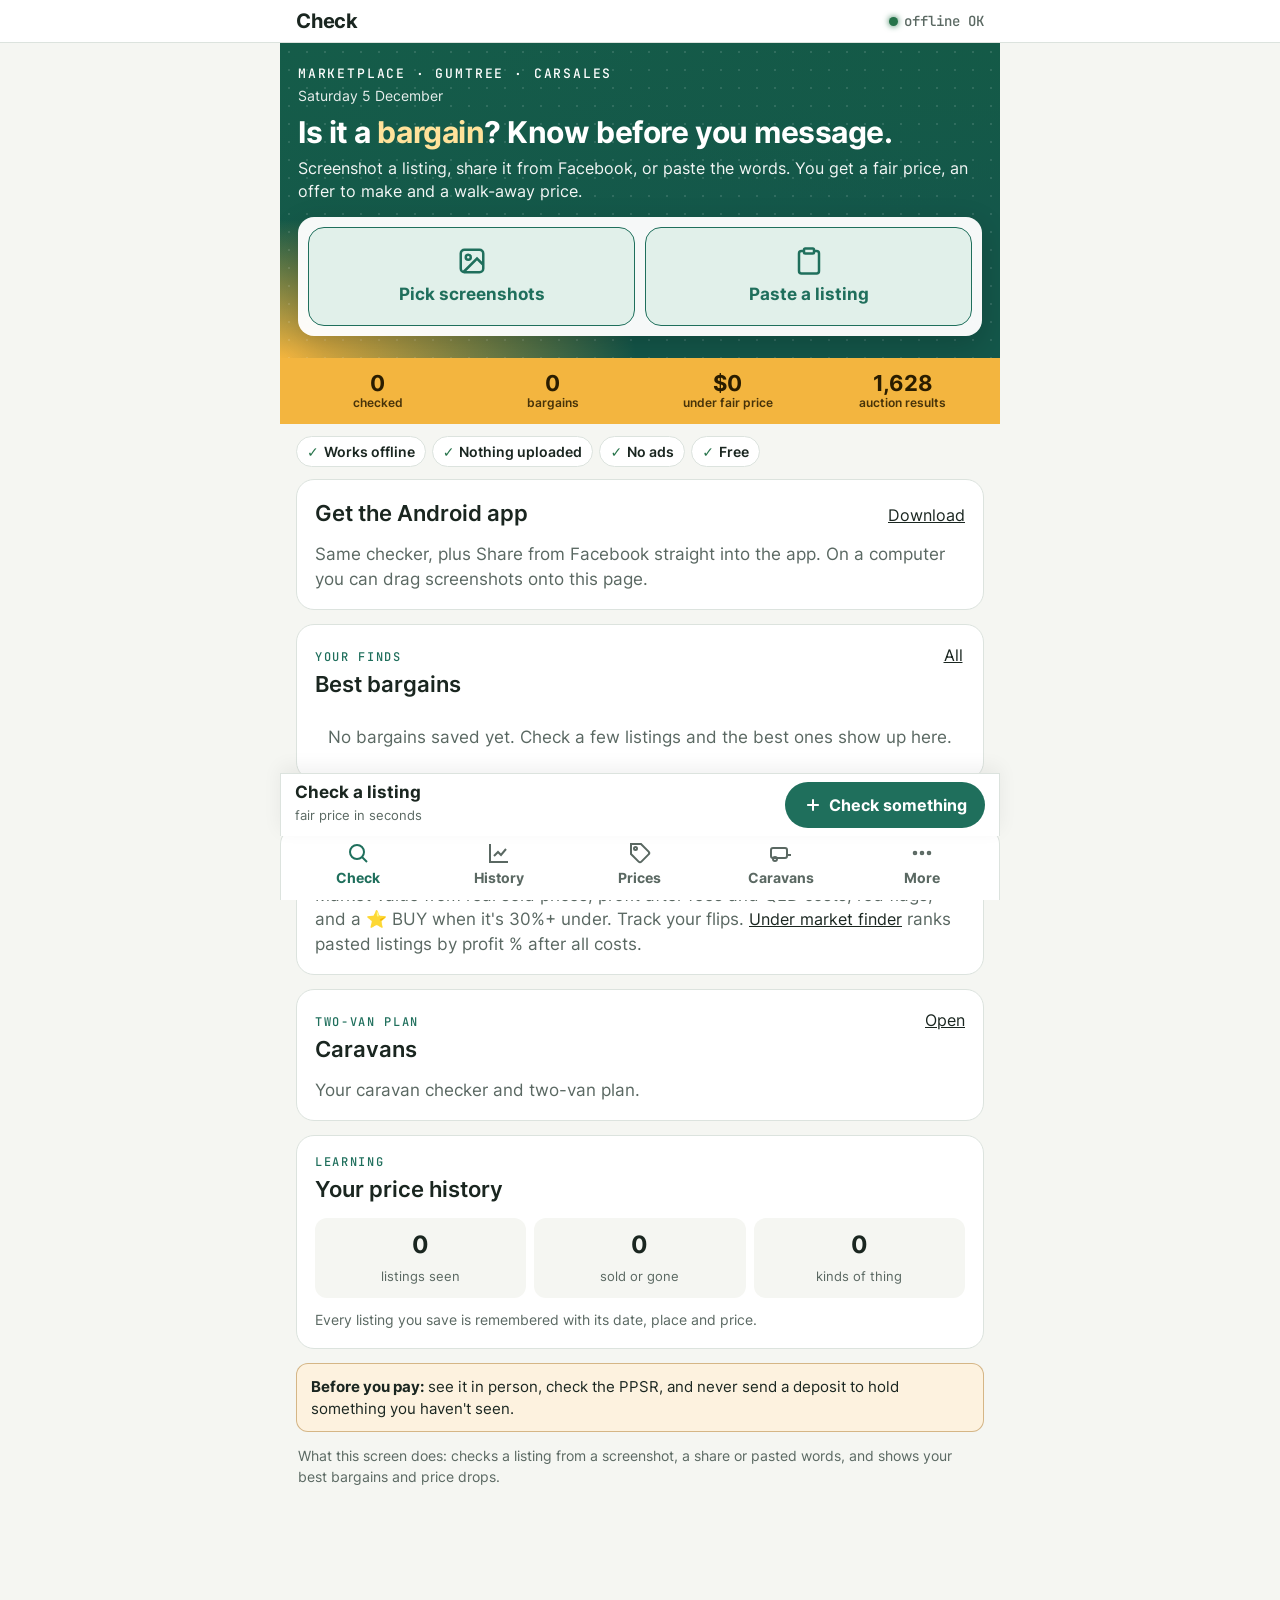
==== app.html @ 3785efd7 "Bargain Finder site: new front page (photos and video, Wavessa layout); checker moves to app.html Co" ====
<!doctype html><html lang="en-AU"><head><meta charset="utf-8">
<meta name="viewport" content="width=device-width,initial-scale=1,viewport-fit=cover">
<meta name="theme-color" content="#1F6F5C">
<title>Bargain Finder</title><link rel="manifest" href="manifest.webmanifest"><link rel="icon" href="icons/icon-192.png"><link rel="apple-touch-icon" href="icons/icon-180.png"><meta name="apple-mobile-web-app-capable" content="yes"><meta name="description" content="Is it a bargain? Paste or screenshot any listing for a fair price, an opening offer and a walk-away price."><link rel="stylesheet" href="web.css">
<script src="boot.js"></script>
<style>
@font-face{font-family:"BF Sans";font-weight:400;font-display:swap;src:url(fonts/inter-400.woff2) format("woff2")}
@font-face{font-family:"BF Sans";font-weight:500;font-display:swap;src:url(fonts/inter-500.woff2) format("woff2")}
@font-face{font-family:"BF Sans";font-weight:600;font-display:swap;src:url(fonts/inter-600.woff2) format("woff2")}
@font-face{font-family:"BF Sans";font-weight:700 800;font-display:swap;src:url(fonts/inter-700.woff2) format("woff2")}
@font-face{font-family:"BF Mono";font-weight:400 700;font-display:swap;src:url(fonts/mono-500.woff2) format("woff2")}
</style>
<style>
:root{--bg:#F5F6F2;--surface:#FFFFFF;--ink:#1A2620;--muted:#5A6862;--line:#DCE3DE;--accent:#1F6F5C;--accent-soft:#E1F0EA;--ok:#26734A;--ok-soft:#E4F3EA;--warn:#9A5B00;--warn-soft:#FDF2DF;--stop:#A3262D;--stop-soft:#FBE7E8;--info:#2D5F8A;--info-soft:#E6EFF7;--head:#E8F1EC;
  --f-display:"BF Sans",system-ui,sans-serif;--f-body:"BF Sans",system-ui,sans-serif;--f-mono:"BF Mono",ui-monospace,monospace;color-scheme:light}
:root[data-mode="off-dark"]{--bg:#101815;--surface:#18231F;--ink:#E3ECE7;--muted:#9AAAA2;--line:#2A3934;--accent:#5CC2A6;--accent-soft:#163A30;--ok:#71CF9B;--ok-soft:#163323;--warn:#F0B35A;--warn-soft:#33270F;--stop:#F08389;--stop-soft:#3A1A1D;--info:#8DB9E2;--info-soft:#172634;--head:#14211C;color-scheme:dark}
@media (prefers-color-scheme:dark){:root[data-mode="off-auto"]{--bg:#101815;--surface:#18231F;--ink:#E3ECE7;--muted:#9AAAA2;--line:#2A3934;--accent:#5CC2A6;--accent-soft:#163A30;--ok:#71CF9B;--ok-soft:#163323;--warn:#F0B35A;--warn-soft:#33270F;--stop:#F08389;--stop-soft:#3A1A1D;--info:#8DB9E2;--info-soft:#172634;--head:#14211C;color-scheme:dark}}
*{box-sizing:border-box}
html,body{margin:0}
body{font-family:var(--f-body);font-size:17px;line-height:1.45;color:var(--ink);background:var(--bg);-webkit-tap-highlight-color:transparent}
[hidden]{display:none!important}
/* 5.4 frame: title bar on top, 5 tabs at the bottom, a help line on every screen */
.top{position:sticky;top:0;z-index:29;display:flex;justify-content:space-between;align-items:center;gap:10px;background:var(--surface);border-bottom:1px solid var(--line);padding:calc(10px + env(safe-area-inset-top,0px)) max(16px,env(safe-area-inset-right,0px)) 10px max(16px,env(safe-area-inset-left,0px))}
.top h1{font-size:20px;margin:0}
.live{display:flex;align-items:center;gap:6px;font:600 14px var(--f-mono);color:var(--muted);white-space:nowrap}
.dot{width:9px;height:9px;border-radius:50%;background:var(--ok);box-shadow:0 0 6px var(--ok)}
.hero .eyebrow,.hero h1{display:none}
.hero{padding:12px 16px 12px;background:var(--head)}
.hero:has(.herorow) .herorow{justify-content:space-between;align-items:center}
.what{font-size:14px;color:var(--muted);margin:14px 2px 0}
.tabs{grid-template-columns:repeat(5,1fr)!important}
.tabs button{font-size:13px}

/* 5.5: Hill View style. A bold hero with the main action in it, a strip of big numbers,
   small labels over each heading, sections that fade in, "what you get" chips, a tip box,
   and a sticky bar at the bottom with your numbers and the main button. Bright colours only. */
.bhero{position:relative;margin:0 -16px;padding:22px 18px 22px;color:#fff;overflow:hidden;isolation:isolate;
  background:radial-gradient(120% 90% at 100% 0%,#145A47 0%,transparent 60%),radial-gradient(90% 80% at 0% 100%,#F3B53F 0%,transparent 55%),linear-gradient(160deg,#155C49,#14574A 70%)}
.bhero::after{content:"";position:absolute;inset:0;z-index:-1;opacity:.12;background-image:radial-gradient(#fff 1.2px,transparent 1.3px);background-size:18px 18px}
.bhero .hdate{font-size:14px;opacity:.9;margin-top:4px}
.bhero .ey{padding-right:56px;font:600 13px var(--f-mono);letter-spacing:.14em;text-transform:uppercase;color:#FFE29A}
.bhero h2.big{font:800 30px/1.08 var(--f-display);margin:10px 0 8px;letter-spacing:-.015em;color:#fff}
.bhero h2.big em{font-style:normal;color:#FFE29A}
.bhero .lede{opacity:.95;margin:0 0 14px;font-size:16px}
.bhero .corner{position:absolute;top:14px;right:14px;display:flex;gap:8px;align-items:center;font-size:14px;opacity:.95}
.bhero .corner .iconbtn{background:rgba(255,255,255,.18);color:#fff;border-color:rgba(255,255,255,.35)}
.bhero .quick{background:rgba(255,255,255,.96);border-radius:16px;padding:10px;display:grid;gap:8px;box-shadow:0 10px 30px rgba(0,0,0,.18)}
.bhero .quick .bigbtn{color:var(--accent)}
:root[data-mode="dark"] .bhero .quick{background:var(--surface)}
.facts{margin:0 -16px 6px;background:#F3B53F;color:#2A1D00;display:grid;grid-template-columns:repeat(4,1fr);gap:4px;padding:14px 12px}
.facts div{display:flex;flex-direction:column;gap:2px;min-width:0;text-align:center}
.facts b{font:800 22px/1 var(--f-display)}
.facts small{font-size:12px;line-height:1.2;font-weight:600;opacity:.85}
.gets{display:flex;flex-wrap:wrap;gap:6px;margin:12px 0}
.gets span{display:inline-flex;align-items:center;gap:5px;font:600 14px var(--f-body);padding:6px 10px;border-radius:999px;background:var(--surface);border:1px solid var(--line)}
.gets span::before{content:"✓";color:var(--ok);font-weight:800}
.lbl{display:block;font:600 12px var(--f-mono);letter-spacing:.14em;text-transform:uppercase;color:var(--accent);margin-bottom:4px}
.tipbox{border-radius:12px;padding:12px 14px;margin:12px 0;background:var(--warn-soft);border:1px solid color-mix(in srgb,var(--warn) 40%,transparent);font-size:15px}
.reveal{transition:opacity .5s ease,transform .5s ease}
.reveal.pre{opacity:0;transform:translateY(14px)}
@media (prefers-reduced-motion:reduce){.reveal,.reveal.pre{transition:none;opacity:1;transform:none}}
.mbar{position:fixed;left:0;right:0;bottom:calc(64px + env(safe-area-inset-bottom,0px));z-index:31;display:flex;justify-content:space-between;align-items:center;gap:10px;
  padding:8px max(14px,env(safe-area-inset-right,0px)) 8px max(14px,env(safe-area-inset-left,0px));background:var(--surface);border-top:1px solid var(--line);box-shadow:0 -6px 18px rgba(0,0,0,.06)}
.mbar b{display:block;font:800 17px/1.1 var(--f-display)}
.mbar small{color:var(--muted);font-size:13px}
.mbar .go{height:46px;border-radius:23px;padding:0 18px;display:flex;align-items:center;gap:6px;background:var(--accent);color:var(--surface);border:none;font:700 16px var(--f-body);cursor:pointer;white-space:nowrap}
.mbar .go svg{width:20px;height:20px}
.wrap{padding-bottom:calc(150px + env(safe-area-inset-bottom,0px))!important}
.fab{display:none!important}
.foot{margin:18px -16px 0;padding:18px 16px;background:var(--head);border-top:1px solid var(--line);font-size:14px;color:var(--muted)}
.foot b{color:var(--ink);font:800 17px var(--f-display)}

.wrap{max-width:560px;margin:0 auto;padding:0 max(16px,env(safe-area-inset-left,0px)) calc(100px + env(safe-area-inset-bottom,0px))}
.hero{background:linear-gradient(180deg,var(--head),var(--bg));padding:22px 16px 16px;margin:0 -16px 16px;border-bottom:1px solid var(--line)}
.herorow{display:flex;justify-content:space-between;align-items:flex-start;gap:12px}
.eyebrow{font-size:14px;font-weight:700;letter-spacing:.12em;text-transform:uppercase;color:var(--accent)}
h1{font-family:var(--f-display);font-weight:800;font-size:31px;line-height:1.1;margin:2px 0;letter-spacing:-.01em}
h2{font-family:var(--f-display);font-weight:600;font-size:22px;margin:0}
h3{font-size:17px;margin:0}
p{margin:0}.muted{color:var(--muted)}.small{font-size:14px}
.iconbtn{width:46px;height:46px;border-radius:14px;border:1px solid var(--line);background:var(--surface);color:var(--ink);display:grid;place-items:center;cursor:pointer;flex:none;font:inherit}
.iconbtn svg{width:22px;height:22px}
.panel{background:var(--surface);border:1px solid var(--line);border-radius:18px;padding:18px;margin-bottom:14px;display:grid;gap:12px;min-width:0}
.ph{display:flex;justify-content:space-between;align-items:baseline;gap:10px}
.link{background:none;border:none;color:var(--ink);text-decoration:underline;font:inherit;font-size:16px;cursor:pointer;padding:0}
.btn{background:var(--accent);color:var(--surface);border:none;border-radius:12px;padding:13px 18px;font:inherit;font-weight:700;cursor:pointer;text-align:center;text-decoration:none;display:inline-block}
.btn.ghost{background:none;color:var(--accent);border:1.5px solid var(--accent)}
.btn.wide{width:100%}
.btn.sm{padding:8px 12px;font-size:15px}
.big2{display:grid;grid-template-columns:1fr 1fr;gap:10px}
.bigbtn{display:grid;gap:6px;justify-items:center;text-align:center;padding:18px 10px;border-radius:16px;border:1.5px solid var(--accent);background:var(--accent-soft);color:var(--accent);font:inherit;font-weight:700;cursor:pointer}
.bigbtn svg{width:30px;height:30px}
.bigbtn.solid{background:var(--accent);color:var(--surface)}
.rows{display:grid;gap:8px}
.row{display:flex;align-items:center;gap:12px;width:100%;text-align:left;background:var(--bg);border:1px solid var(--line);border-radius:14px;padding:12px 14px;font:inherit;color:inherit;cursor:pointer;min-width:0}
.row img{width:46px;height:46px;border-radius:10px;object-fit:cover;flex:none;background:var(--line)}
.row .ic{width:46px;height:46px;border-radius:10px;flex:none;display:grid;place-items:center;background:var(--accent-soft);color:var(--accent);font-size:22px}
.row .t{flex:1;min-width:0}
.row .t b{display:block;font-weight:700;overflow:hidden;text-overflow:ellipsis;white-space:nowrap}
.row .t span{font-size:14px;color:var(--muted)}
.row .amt{font-family:var(--f-mono);font-size:15px;text-align:right;flex:none}
.pill{display:inline-block;font-size:13px;font-weight:700;border-radius:999px;padding:3px 10px;white-space:nowrap}
.p-good{background:var(--ok-soft);color:var(--ok)}.p-warn{background:var(--warn-soft);color:var(--warn)}.p-bad{background:var(--stop-soft);color:var(--stop)}.p-ok{background:var(--accent-soft);color:var(--accent)}.p-info{background:var(--info-soft);color:var(--info)}
.ok{color:var(--ok)}.bad{color:var(--stop)}.wr{color:var(--warn)}
.chips{display:flex;flex-wrap:wrap;gap:8px}
.chip{border:1px solid var(--line);background:var(--bg);border-radius:999px;padding:8px 14px;font:inherit;font-size:15px;color:var(--ink);cursor:pointer}
.chip[aria-pressed="true"]{background:var(--accent);color:var(--surface);border-color:var(--accent)}
#saK{margin:10px 0 4px}
#saK .chip{padding:6px 11px;font-size:14px}
#saK .chip[aria-pressed="true"] .muted{color:inherit;opacity:.8}
tr.srow{cursor:pointer}
#saTbl td.n{white-space:nowrap}
tr.srow .sd{display:none;margin-top:3px}
tr.srow.open .sd{display:block}
input,select,textarea{font:inherit;font-size:16px;color:var(--ink);background:var(--bg);border:1px solid var(--line);border-radius:12px;padding:11px 12px;width:100%;min-width:0}
textarea{min-height:120px;resize:vertical}
.grid2{display:grid;grid-template-columns:1fr 1fr;gap:10px}
label.f{display:grid;gap:4px;font-size:14px;color:var(--muted);font-weight:700}
.nums{display:grid;grid-template-columns:1fr 1fr;gap:10px}
.num{background:var(--bg);border-radius:12px;padding:10px 12px;min-width:0}
.num span{display:block;font-size:12px;letter-spacing:.08em;text-transform:uppercase;color:var(--muted);font-weight:700}
.num b{font-family:var(--f-mono);font-size:20px;font-weight:500}
.advice{font-size:16px;margin:6px 0;padding:10px 12px;border-radius:12px;background:var(--soft,rgba(127,127,127,.08))}
.advice b{display:block;font-size:13px;letter-spacing:.04em;text-transform:uppercase;opacity:.75;margin-bottom:2px}
.why{margin:0;padding-left:0;list-style:none;display:grid;gap:6px;font-size:15px}
.why li{padding-left:22px;position:relative}
.why li::before{content:"";position:absolute;left:4px;top:.5em;width:9px;height:9px;border-radius:50%;background:var(--muted)}
.why li.good::before{background:var(--ok)}.why li.bad::before{background:var(--stop)}.why li.warn::before{background:var(--warn)}.why li.info::before{background:var(--info)}
.verdict{font-family:var(--f-display);font-weight:800;font-size:28px;line-height:1.1}
.fpline{display:block;width:100%;text-align:left;border:0;border-radius:16px;margin:0 0 10px;padding:10px 12px;font:700 16px var(--f-body);background:#E6F4FC;color:#1D2B36;cursor:pointer}.fpline .small{display:block;font-weight:500;margin-top:2px}.fpline.star{background:#FFC83D;box-shadow:0 4px 0 #D9A21E;font-size:18px}
.flip{margin-top:14px;padding-top:12px;border-top:1px solid var(--line)}
.flip h3{margin:0 0 4px}
.insp .iv{display:grid;gap:2px;padding:10px 0;border-bottom:1px solid var(--line);font-size:15px}
.insp .iv:last-child{border-bottom:none}
.insp .iv span{color:var(--muted);font-size:14px}
.insp .iv .cost{color:var(--ink)}
.insp .links{display:flex;gap:14px;flex-wrap:wrap;margin-top:4px}
.insp .links a{font-weight:700;font-size:15px;color:var(--accent)}
.fv{font-family:var(--f-display);font-weight:800;font-size:21px;line-height:1.2;margin:2px 0 10px}
.ft{background:var(--bg);border-radius:12px;padding:6px 12px;margin-bottom:8px}
.fr{display:grid;grid-template-columns:minmax(0,1fr) auto;gap:10px;padding:6px 0;font-size:15px;border-bottom:1px solid var(--line)}
.fr:last-child{border-bottom:none}
.fr b{font-family:var(--f-mono);font-weight:500;text-align:right}
.fr i{display:block;font-style:normal;color:var(--muted);font-size:13px}
.fr.fc{font-size:14px;color:var(--muted);padding:3px 0 3px 10px;border-bottom:none}
.fr.fs b{font-weight:700}
.scam{margin:10px 0;padding:10px 12px;border-radius:12px;border:2px solid currentColor}
.scam ul{color:var(--ink)}
.safe{margin:8px 0}
.msgbox{display:grid;gap:8px}
.tpl{display:grid;grid-template-columns:minmax(0,1fr) auto;gap:10px;align-items:center;padding:10px 0;border-bottom:1px solid var(--line)}.tpl:last-child{border-bottom:none}
.tpl p{margin:2px 0 0;font-size:13px;color:var(--muted);display:-webkit-box;-webkit-line-clamp:2;-webkit-box-orient:vertical;overflow:hidden;white-space:pre-line}
.tpl .btn{padding:8px 14px;min-height:40px}
.travel{margin:10px 0 0;padding:10px 12px;border-radius:12px;background:var(--info-soft)}.travel b{display:block}.travel.ok{background:var(--ok-soft)}.travel.bad{background:var(--stop-soft)}.travel p{margin:4px 0 0;font-size:14px;color:var(--ink)}
.adbox textarea{width:100%;font:inherit;font-size:15px;line-height:1.4;border:1px solid var(--line);border-radius:10px;padding:10px;background:var(--surface);color:var(--ink);box-sizing:border-box}
.drop{border-left:4px solid var(--warn);padding:10px 12px;border-radius:10px;background:var(--warn-soft);margin:0 0 12px}.drop.dn{border-color:var(--ok);background:var(--ok-soft)}.drop b{display:block;font-size:16px}.drop p{margin:4px 0 0;font-size:14px}
.chart .bp{fill:var(--ok)}.chart .bn{fill:var(--stop)}.chart .zero{stroke:var(--muted);stroke-width:1}
.linkbtn{border:none;background:none;color:var(--muted);font:inherit;padding:0 0 0 6px;cursor:pointer}
.msgbox textarea{min-height:96px;font-size:15px}
.hist{display:grid;gap:0}
.hist .h{display:grid;grid-template-columns:minmax(0,1fr) auto;gap:2px 10px;padding:9px 0;border-bottom:1px solid var(--line);font-size:15px}
.hist .h:last-child{border-bottom:none}
.hist .h b{font-family:var(--f-mono);font-weight:500;text-align:right}
.hist .h span{color:var(--muted);font-size:14px}
.thumb{width:100%;max-height:220px;object-fit:cover;object-position:top;border-radius:12px;border:1px solid var(--line)}
details{border-top:1px solid var(--line);padding-top:10px}
summary{font-weight:700;cursor:pointer;list-style:none;display:flex;justify-content:space-between}
summary::after{content:"›";color:var(--muted)}
details[open] summary::after{transform:rotate(90deg)}
.faq details{border-top:none;border-bottom:1px solid var(--line);padding:12px 0}
.faq details:last-child{border-bottom:none}
.faq details p,.faq details ul{margin-top:8px;color:var(--muted)}
table{width:100%;border-collapse:collapse;font-size:15px}
th,td{padding:7px 6px;border-bottom:1px solid var(--line);text-align:left}
td.n,th.n{text-align:right;font-family:var(--f-mono)}
.tw{overflow-x:auto}
.tabs{position:fixed;left:0;right:0;bottom:0;z-index:30;background:var(--surface);border-top:1px solid var(--line);display:grid;grid-template-columns:repeat(4,1fr);padding:6px max(6px,env(safe-area-inset-right,0px)) calc(6px + env(safe-area-inset-bottom,0px)) max(6px,env(safe-area-inset-left,0px))}
.tabs button{background:none;border:none;display:grid;justify-items:center;gap:3px;padding:6px 0;font:inherit;font-size:14px;font-weight:700;color:var(--muted);cursor:pointer}
.tabs button svg{width:24px;height:24px}
.tabs button[aria-selected="true"]{color:var(--accent)}
.fab{position:fixed;right:calc(18px + env(safe-area-inset-right,0px));bottom:calc(84px + env(safe-area-inset-bottom,0px));z-index:31;height:56px;border-radius:28px;padding:0 20px 0 16px;display:flex;align-items:center;gap:8px;background:var(--accent);color:var(--surface);border:none;font:inherit;font-weight:700;box-shadow:0 6px 18px rgba(0,0,0,.18);cursor:pointer}
.fab svg{width:24px;height:24px}
.sheet{position:fixed;inset:0;z-index:40;background:var(--bg);overflow-y:auto}
#histS{z-index:45}
.bigbtn.wide{width:100%;margin:10px 0}
.sheethead .newchk{margin-left:auto;margin-right:8px;padding:8px 14px;width:auto}
.ptl td{padding:6px 4px}.ptl tr.now td{background:var(--accent-soft)}.pf{display:grid;grid-template-columns:1fr 1fr;gap:2px 12px;margin:6px 0 0}.pf div{padding:5px 0;border-bottom:1px solid var(--line);min-width:0}.pf dt{font-size:12px;color:var(--muted)}.pf dd{margin:0;font-weight:600;overflow-wrap:anywhere}.inhist .panel{padding:12px 0;border:0;box-shadow:none;background:transparent}
.sheet .wrap{padding-top:calc(12px + env(safe-area-inset-top,0px))}
.sheethead{display:flex;align-items:center;justify-content:space-between;gap:10px;padding:8px 0 14px}
.prog{display:grid;gap:6px}
.bar{height:8px;border-radius:4px;background:var(--line);overflow:hidden}.bar span{display:block;height:100%;width:0;background:var(--accent);transition:width .2s}
.empty{color:var(--muted);text-align:center;padding:12px 0}
.stat{display:grid;grid-template-columns:repeat(3,1fr);gap:8px}
.stat div{background:var(--bg);border-radius:12px;padding:10px;text-align:center}
.stat b{display:block;font-family:var(--f-display);font-size:24px}
.stat span{font-size:13px;color:var(--muted)}
:focus-visible{outline:3px solid var(--accent);outline-offset:2px}
.nudge{border-color:var(--accent)}
.chart{position:relative;margin:4px 0 0}.chart svg{display:block;width:100%;height:auto;overflow:visible;touch-action:pan-y}
.chart .ax{stroke:var(--line);stroke-width:1}.chart .tk{fill:var(--muted);font-size:11px;font-family:var(--f-body)}
.chart .ln{fill:none;stroke:var(--accent);stroke-width:2;stroke-linejoin:round;stroke-linecap:round}
.chart .tr{fill:none;stroke:var(--ink);stroke-width:1.5;stroke-dasharray:5 4;opacity:.7}
.chart .dt{fill:var(--accent);stroke:var(--surface);stroke-width:2}.chart .sq{fill:var(--ink);stroke:var(--surface);stroke-width:2}
.chart .now{fill:var(--surface);stroke:var(--accent);stroke-width:2.5}.chart .xh{stroke:var(--muted);stroke-width:1;stroke-dasharray:2 3}
.chart .tip{min-height:22px;font-size:14px;color:var(--ink);margin:4px 0 0}
.lg{display:flex;flex-wrap:wrap;gap:6px 14px;font-size:13px;color:var(--muted)}.lg i{display:inline-block;width:10px;height:10px;border-radius:50%;background:var(--accent);margin-right:5px;vertical-align:-1px}.lg i.s{border-radius:2px;background:var(--ink)}.lg i.d{width:16px;height:0;border-radius:0;border-top:2px dashed var(--ink);background:none;vertical-align:3px}
.trend{font-family:var(--f-display);font-size:24px;font-weight:700;line-height:1.2}.trend .ar{margin-right:6px}
.hstat{display:grid;grid-template-columns:1fr 1fr;gap:8px}.hstat div{background:var(--bg);border-radius:12px;padding:10px}.hstat span{display:block;font-size:13px;color:var(--muted)}.hstat b{font-size:18px}
.trow{display:grid;grid-template-columns:1fr auto;gap:4px 10px;align-items:center;width:100%;text-align:left;background:none;border:none;border-top:1px solid var(--line);padding:12px 0;font:inherit;color:var(--ink);cursor:pointer}
.trow .ar{font-size:15px;font-weight:700}.trow small{color:var(--muted);font-size:13px;display:block}
.gtbl tr{cursor:pointer}
.stale{display:grid;gap:8px;padding:10px 0;border-top:1px solid var(--line)}.stale:first-of-type{border-top:none}
.stale .st{display:flex;justify-content:space-between;gap:10px}.stale .st b{font-weight:700}
.btnrow{display:flex;flex-wrap:wrap;gap:8px}.btnrow .btn{padding:10px 14px}
.pc{display:grid;grid-template-columns:auto 1fr;gap:4px 12px;align-items:start;padding:10px 0;border-top:1px solid var(--line)}
.pc .mk{font-size:20px;line-height:1.2;width:24px;text-align:center}.pc p{margin:0}
.sr{position:absolute;width:1px;height:1px;overflow:hidden;clip:rect(0 0 0 0)}
</style></head>
<body>
<header class="top"><h1 id="ttl">Check</h1><span class="live" aria-live="polite"><span class="dot"></span><span id="liveT">Works offline</span></span></header>
<div class="wrap">
  
  <section data-v="home">
    <div class="bhero">
      <div class="corner"><button class="iconbtn" id="themeBtn" aria-label="Light or dark"><svg viewBox="0 0 24 24" fill="none" stroke="currentColor" stroke-width="2"><circle cx="12" cy="12" r="4"/><path d="M12 2v2M12 20v2M4.9 4.9l1.4 1.4M17.7 17.7l1.4 1.4M2 12h2M20 12h2M4.9 19.1l1.4-1.4M17.7 6.3l1.4-1.4"/></svg></button></div>
      <div class="ey">Marketplace · Gumtree · Carsales</div><div class="hdate" id="today"></div>
      <h1 id="hello" hidden>Hello</h1>
      <h2 class="big">Is it a <em>bargain</em>? Know before you message.</h2>
      <p class="lede">Screenshot a listing, share it from Facebook, or paste the words. You get a fair price, an offer to make and a walk-away price.</p>
      <div class="quick"><button class="bigbtn solid wide latest" data-latest hidden><svg viewBox="0 0 24 24" fill="none" stroke="currentColor" stroke-width="2"><rect x="5" y="2" width="14" height="20" rx="2"/><path d="M9 7h6M9 11h6M9 15h3"/></svg>Read my latest screenshot</button><div class="big2">
        <button class="bigbtn" data-pick><svg viewBox="0 0 24 24" fill="none" stroke="currentColor" stroke-width="2"><rect x="3" y="3" width="18" height="18" rx="3"/><circle cx="9" cy="9" r="2"/><path d="M21 15l-5-5L5 21"/></svg>Pick screenshots</button>
        <button class="bigbtn" id="pasteBtn"><svg viewBox="0 0 24 24" fill="none" stroke="currentColor" stroke-width="2"><rect x="8" y="2" width="8" height="4" rx="1"/><path d="M16 4h2a2 2 0 0 1 2 2v14a2 2 0 0 1-2 2H6a2 2 0 0 1-2-2V6a2 2 0 0 1 2-2h2"/></svg>Paste a listing</button>
      </div></div>
    </div>
    <div class="facts" id="facts"></div>
    <div class="gets reveal" aria-label="What you get"><span>Works offline</span><span>Nothing uploaded</span><span>No ads</span><span>Free</span></div>
    <div id="nudges"></div>
    <div class="panel reveal" id="drops" hidden><div class="ph"><h2><span class="lbl">Watching</span>Price drops</h2></div><p class="muted small">Saved listings that have come down in the last month. Re-share a listing anytime to check its price.</p><div class="rows" id="dropRows"></div></div>
    <div class="panel reveal"><div class="ph"><h2><span class="lbl">Your finds</span>Best bargains</h2><button class="link" data-go="saved">All</button></div><div class="rows" id="best"></div></div>
    <div class="panel" id="setupCard" hidden style="background:#FFF4C2;border:3px solid #F2B51E"><h2><span class="lbl">One minute, once</span>&#128276; Turn on alerts</h2><p>So deals reach you without digging through phone settings. Tap the button and say <b>Allow</b> to each question.</p><div class="big2"><button class="bigbtn solid" id="setupGo">Turn on alerts</button><button class="bigbtn" id="setupLater">Later</button></div></div>
    <div class="panel reveal fpp"><div class="ph"><h2><span class="lbl">Buy, clean, resell</span>&#11088; Flip Pro</h2><a class="link" href="flippro.html">Open</a></div><p class="muted">Market value from real sold prices, profit after fees and QLD costs, red flags, and a &#11088; BUY when it's 30%+ under. Track your flips. <a class="link" href="flippro.html#rank">Under market finder</a> ranks pasted listings by profit % after all costs.</p></div>
    <div class="panel reveal"><div class="ph"><h2><span class="lbl">Two-van plan</span>Caravans</h2><a class="link" href="caravan.html" id="cvLink">Open</a></div><p class="muted" id="cvSub"></p></div>
    <div class="panel reveal"><h2><span class="lbl">Learning</span>Your price history</h2><div class="stat" id="stats"></div><p class="muted small" id="learned"></p></div>
    <div class="tipbox reveal"><b>Before you pay:</b> see it in person, check the PPSR, and never send a deposit to hold something you haven't seen.</div>
    <p class="what">What this screen does: checks a listing from a screenshot, a share or pasted words, and shows your best bargains and price drops.</p>
  </section>

  
  <section data-v="saved" hidden>
    <div class="hero"><div class="eyebrow">History</div><h1>Everything you've checked</h1>
      <input id="q" placeholder="Search, e.g. hilux, iphone, couch" aria-label="Search your history" style="margin-top:10px">
      <div class="chips" id="filt" style="margin-top:10px"><button class="chip" data-f="all" aria-pressed="true">All</button><button class="chip" data-f="car">Cars</button><button class="chip" data-f="other">Everything else</button><button class="chip" data-f="van">Caravans</button><button class="chip" data-f="good">Bargains</button><button class="chip" data-f="sold">Sold or gone</button><button class="chip" data-f="trends">Trends</button><button class="chip" data-f="flips">My flips</button></div></div>
    <div class="rows" id="list"></div>
    <p class="what">What this screen does: lists everything you have checked. Search it, filter it, and see trends and your flips.</p>
  </section>

  
  <section data-v="prices" hidden>
    <div class="hero"><div class="eyebrow">Prices</div><h1>Price guides</h1><p class="muted">Past auction sales and what things are worth, all kept on this phone.</p></div>
    
    <div class="panel reveal"><h2>Past auction sales</h2><p class="muted" id="saleNote"></p>
      <input id="saQ" placeholder="Search, e.g. hq monaro, gtsr, cb750, gator, 1957 bel air" aria-label="Search past auction sales"><div class="chips" id="saK"></div><p class="muted small" id="saSum"></p><div class="tw"><table><thead><tr><th>Vehicle</th><th class="n">Sold</th><th class="n">Price</th></tr></thead><tbody id="saTbl"></tbody></table></div></div>
    <div class="panel reveal"><h2>Car price guide</h2><p class="muted">Tap any car, classic or bike below to see its value over time and past sales. What each car costs new today, and roughly what a 5-year-old one with normal kilometres sells for privately. These are my estimates, and the app adjusts them as you check real listings.</p>
      <input id="carQ" placeholder="Find a make or model" aria-label="Find a car"><div class="tw"><table><thead><tr><th>Car</th><th class="n">New</th><th class="n">5 yrs old</th></tr></thead><tbody id="carTbl"></tbody></table></div></div>
    <div class="panel reveal"><h2>Classic and muscle cars</h2><p class="muted">What a tidy, registered one sells for here. Restored ones are worth about a third more, concours ones about double, and projects about half or less. Rare engines (Hemi, Boss, LS6) and convertibles add more.</p>
      <input id="clQ" placeholder="Find a classic, e.g. camaro, monaro, model t" aria-label="Find a classic"><div class="tw"><table><thead><tr><th>Car</th><th class="n">Years</th><th class="n">Tidy driver</th></tr></thead><tbody id="clTbl"></tbody></table></div></div>
    <div class="panel reveal"><h2>Motorbikes and quads</h2><p class="muted">What each costs new today. Older bikes are priced from this, their age and the kind of bike.</p>
      <input id="moQ" placeholder="Find a bike, e.g. yz250f, harley, dr650" aria-label="Find a bike"><div class="tw"><table><thead><tr><th>Bike</th><th class="n">New</th><th class="n">5 yrs old</th></tr></thead><tbody id="moTbl"></tbody></table></div></div>
    <div class="panel reveal"><h2>Watches</h2><p class="muted">What popular watches cost new in Australia and what a tidy used one sells for. Tap a watch to see how to spot a fake, and tap again for its value over time. Prices are my estimates, and steel Rolex sports models often sell for more than the shop price.</p>
      <details><summary>What to ask before you buy any watch</summary><ul class="why" id="wAsk"></ul></details>
      <input id="wQ" placeholder="Find a watch, e.g. submariner, g-shock, seiko, tag" aria-label="Find a watch"><div class="tw"><table><thead><tr><th>Watch</th><th class="n">New</th><th class="n">Used, 2 yrs</th></tr></thead><tbody id="wTbl"></tbody></table></div></div>
    <div class="panel reveal"><h2>How fast things lose value</h2><p class="muted">Share of the new price you can expect to get back, by age.</p><div class="tw"><table><thead><tr><th>Kind of thing</th><th class="n">1 yr</th><th class="n">3 yrs</th><th class="n">5 yrs</th></tr></thead><tbody id="curveTbl"></tbody></table></div></div>
    <p class="what">What this screen does: shows the price guides and past auction sales the app uses to judge a listing.</p>
  </section>

  
  <section data-v="more" hidden>
    <div class="hero"><div class="eyebrow">More</div><h1>More</h1><p class="muted">How it works, your details, backups and settings.</p></div><div class="panel faq" id="faq"></div>
    <div class="panel reveal"><h2>Settings</h2>
      <div class="chips" id="modes"><button class="chip" data-mode="light">Light</button><button class="chip" data-mode="dark">Dark</button><button class="chip" data-mode="auto">Match phone</button></div>
      <a class="btn" href="flippro.html" style="text-decoration:none;text-align:center">&#11088; Flip Pro: sold prices, fees, my flips</a>
      <a class="btn" href="flippro.html#rank" style="text-decoration:none;text-align:center">&#128202; Under market finder: ranked by profit %</a>
      <button class="btn" id="meBtn">My details</button><span class="muted small" id="meSum"></span>
      <button class="btn ghost" id="pcBtn">Check this phone works</button>
      <button class="btn ghost" id="selfTest">Test the screenshot reader</button><span class="muted small" id="selfMsg"></span>
      <button class="btn ghost" id="csvBtn">Save a spreadsheet of my history</button><span class="muted small" id="csvMsg"></span>
      <button class="btn ghost" id="exportBtn">Back up everything to a file</button><span class="muted small" id="exportMsg"></span>
      <button class="btn ghost" id="importBtn">Restore from a backup file</button><span class="muted small" id="importMsg"></span>
      <p class="muted small" id="ver"></p></div>
  
    <div class="panel reveal" id="alertsPanel" hidden><h2><span class="lbl">On this phone</span>Deal alerts</h2>
      <p>Get a notification when your caravan PC finds a new bargain. Tap it to open the listing. Free, and only your alert name is used: nothing else leaves this phone.</p>
      <label for="alertTopic" class="muted small">Your alert name (it is in CARAVAN_NTFY_TOPIC.txt next to the Caravan_Site folder on your PC)</label>
      <input id="alertTopic" autocomplete="off" autocapitalize="none" spellcheck="false" placeholder="caravans-..." style="width:100%;font:500 16px var(--f-mono);padding:10px 12px;border-radius:12px;border:1px solid var(--line);margin:6px 0 10px;background:var(--surface);color:var(--ink)">
      <div class="big2"><button class="bigbtn solid" id="alertOn">Turn on deal alerts</button><button class="bigbtn" id="alertOff">Turn off</button></div>
      <p class="muted small" id="alertState"></p>
      <button class="btn" id="alertSetup" style="width:100%">&#128276; Alert setup: check the ticks</button>
      <p class="muted small">Shows a green tick for notifications, battery, your alert name and the hourly check, with a Fix button for anything still off, and sends a test alert.</p></div>
    <div class="foot"><b>Bargain Finder</b><p>Fair prices for second-hand things in Australia. Everything stays on this phone: no account, no ads, nothing uploaded.</p><p><a class="link" href="https://zeus4127.github.io/bargain-finder/privacy.html" target="_blank" rel="noopener">Privacy</a></p></div>
    <p class="what">What this screen does: answers common questions and holds your settings, backups and checks.</p>
  </section>
</div>

<button class="fab" data-pick><svg viewBox="0 0 24 24" fill="none" stroke="currentColor" stroke-width="2.4"><path d="M12 5v14M5 12h14"/></svg>Check something</button>
<input type="file" id="file" accept="image/*" multiple class="sr" aria-label="Choose screenshots">
<input type="file" id="restoreFile" class="sr" aria-label="Choose a backup file">

<div class="mbar" id="mbar"><div><b id="mbarB">Check a listing</b><small id="mbarS">fair price in seconds</small></div><button class="go" data-pick><svg viewBox="0 0 24 24" fill="none" stroke="currentColor" stroke-width="2.4"><path d="M12 5v14M5 12h14"/></svg>Check something</button></div>
<nav class="tabs" aria-label="Sections">
  <button data-go="home" aria-selected="true"><svg viewBox="0 0 24 24" fill="none" stroke="currentColor" stroke-width="2"><circle cx="11" cy="11" r="7"/><path d="M21 21l-5-5"/></svg>Check</button>
  <button data-go="saved"><svg viewBox="0 0 24 24" fill="none" stroke="currentColor" stroke-width="2"><path d="M3 3v18h18"/><path d="M7 15l4-4 3 3 5-6"/></svg>History</button>
  <button data-go="prices"><svg viewBox="0 0 24 24" fill="none" stroke="currentColor" stroke-width="2"><path d="M20.6 13.4l-7.2 7.2a2 2 0 0 1-2.8 0L3 13V3h10l7.6 7.6a2 2 0 0 1 0 2.8z"/><circle cx="7.5" cy="7.5" r="1.5"/></svg>Prices</button>
  <button id="cvTab"><svg viewBox="0 0 24 24" fill="none" stroke="currentColor" stroke-width="2"><rect x="2" y="7" width="16" height="10" rx="2"/><path d="M18 14h4M6 20a2 2 0 1 0 0-4 2 2 0 0 0 0 4z"/></svg>Caravans</button>
  <button data-go="more"><svg viewBox="0 0 24 24" fill="none" stroke="currentColor" stroke-width="2"><circle cx="5" cy="12" r="1.3"/><circle cx="12" cy="12" r="1.3"/><circle cx="19" cy="12" r="1.3"/></svg>More</button>
</nav>


<div class="sheet" id="check" hidden><div class="wrap">
  <div class="sheethead"><h2>Check a listing</h2><button class="btn ghost newchk" data-newchk>New check</button><button class="iconbtn" data-close aria-label="Close">✕</button></div>
  <div class="panel" id="inPanel">
    <button class="btn wide" data-latest hidden>Read my latest screenshot</button>
    <button class="btn wide ghost" data-pick>Pick screenshots from your photos</button>
    <label class="f" for="paste">Or paste the listing's words</label>
    <textarea id="paste" placeholder="Title, price and description from the listing, or a whole alert email from Carsales, Bikesales, Gumtree or Facebook"></textarea>
    <div class="grid2"><button class="btn ghost" id="clipBtn">Paste</button><button class="btn" id="readBtn">Check it</button></div>
  </div>
  <div class="panel prog" id="prog" hidden><b id="progT">Reading…</b><div class="bar"><span id="progB"></span></div><p class="muted small">Reading happens on your phone. Nothing is uploaded.</p></div>
  <div class="panel" id="groupPanel" hidden><p id="groupT"></p><div class="chips"><button class="chip" data-group="one">One listing</button><button class="chip" data-group="many">Separate listings</button></div></div>
  <div id="results"></div>
  <div class="grid2" id="afterRes" hidden><button class="btn ghost" data-newchk>New check</button><button class="btn" data-newpick>New screenshots</button></div>
</div></div>


<div class="sheet" id="histS" hidden><div class="wrap"><div class="sheethead"><h2 id="histT">History</h2><button class="iconbtn" data-close aria-label="Close">✕</button></div><div id="histB"></div></div></div>


<div class="sheet" id="meS" hidden><div class="wrap"><div class="sheethead"><h2>My details</h2><button class="iconbtn" data-close aria-label="Close">✕</button></div>
  <div class="panel"><p class="muted">These make the flip numbers yours: fuel for the trip, what repairs cost you, and what you can afford. They stay on this phone.</p>
    <label class="f">Home town<input id="meTown" list="meTowns" placeholder="e.g. Stanthorpe" autocomplete="off"></label><datalist id="meTowns"></datalist>
    <p class="muted small" id="meTownNote"></p>
    <label class="f">How far you'll travel to pick something up<select id="meRadius"><option value="0">Any distance</option><option value="25">25 km</option><option value="50">50 km</option><option value="100">100 km</option><option value="200">200 km</option><option value="400">400 km</option><option value="800">800 km</option></select></label>
    <label class="f">Flip budget: the most you'd spend on one thing to resell<input id="meBudget" type="number" inputmode="numeric" placeholder="e.g. 5000"></label>
    <label class="f">What your time is worth, per hour, for pick-up trips<input id="meHourly" type="number" inputmode="numeric" placeholder="30"></label><p class="muted small">Used to work out if a listing is worth the drive. Put 0 to count fuel only.</p>
    <div class="f"><b class="muted small">Repairs you can do yourself</b><div class="chips" id="meSkill"><button class="chip" data-skill="none">None, I pay someone</button><button class="chip" data-skill="basic">Basic: servicing and small fixes</button><button class="chip" data-skill="mechanic">Mechanic: most repairs</button></div></div>
    <button class="btn wide" id="meSave">Save my details</button><p class="muted small" id="meMsg"></p></div>
</div></div>


<div class="sheet" id="pcS" hidden><div class="wrap"><div class="sheethead"><h2>Check this phone works</h2><button class="iconbtn" data-close aria-label="Close">✕</button></div>
  <div class="panel"><p class="muted">Run this the first time you install the app. Each test says Pass or Fail. Nothing leaves your phone.</p>
    <button class="btn wide" id="pcRun">Run the checks</button><div id="pcList"></div></div>
</div></div>


<div class="sheet" id="item" hidden><div class="wrap"><div class="sheethead"><h2 id="itemT"></h2><button class="iconbtn" data-close aria-label="Close">✕</button></div><div id="itemB"></div></div></div>

<script src="guide.js"></script>
<script src="sales.js"></script>
<script src="engine.js"></script>
<script src="flippro.js"></script>
<script src="alerts.js"></script>
<script src="ocr/tesseract.min.js"></script>
<script src="vision.js"></script>
<script>'use strict';const _0x145c0a=_0x44f0;(function(_0x186ff8,_0x4026f9){const _0x477a0a=_0x44f0,_0x360ce5=_0x186ff8();while(!![]){try{const _0x19c485=parseInt(_0x477a0a(0x5c4))/(0x9af*-0x1+-0x1b0e+-0x2*-0x125f)*(-parseInt(_0x477a0a(0xa06))/(0x259*0xa+-0x23ba+0xc42))+parseInt(_0x477a0a(0x10c9))/(-0x1185+-0x1a3f+-0x7*-0x641)*(-parseInt(_0x477a0a(0x237))/(-0x1*0xa0c+-0x2*0x1349+-0x1e*-0x19f))+parseInt(_0x477a0a(0x100f))/(0x12a0+0x126a+-0x2505)*(-parseInt(_0x477a0a(0xf9d))/(0xa03+-0x49*-0x56+-0x2283))+-parseInt(_0x477a0a(0x219))/(-0x174*-0x1+-0x2f3+0x41*0x6)*(-parseInt(_0x477a0a(0x13ca))/(-0x1+0xf9*-0x1+0x2b*0x6))+-parseInt(_0x477a0a(0x819))/(-0x3*-0xb05+0x1*0x233f+0x4445*-0x1)+-parseInt(_0x477a0a(0x12fa))/(0x241b+0x25f1+-0x4a02*0x1)+parseInt(_0x477a0a(0xfa2))/(-0x1a11+0x137c+0x6a0)*(parseInt(_0x477a0a(0x1295))/(0x1*-0x37d+-0x9e*-0xe+-0x51b));if(_0x19c485===_0x4026f9)break;else _0x360ce5['push'](_0x360ce5['shift']());}catch(_0x54f61b){_0x360ce5['push'](_0x360ce5['shift']());}}}(_0x5118,0x3d4a4+0x7b69*0x1+0x3*-0xb7b));const $=_0x24da88=>document[_0x145c0a(0xf2c)+_0x145c0a(0xf0f)](_0x24da88),_0x3fd78c={};_0x3fd78c['&']=_0x145c0a(0x619),_0x3fd78c['<']=_0x145c0a(0xb5c),_0x3fd78c['>']=_0x145c0a(0x286),_0x3fd78c['\x22']=_0x145c0a(0x262),_0x3fd78c['\x27']=_0x145c0a(0xcf8);const esc=_0x20e57b=>String(_0x20e57b??'')[_0x145c0a(0x974)](/[&<>"']/g,_0x20a8ec=>_0x3fd78c[_0x20a8ec]),money=BF[_0x145c0a(0x935)],pct=_0x5b6246=>_0x5b6246==null?'-':(_0x5b6246>0x1606+0x21ac+-0x1*0x37b2?'+':'')+Math[_0x145c0a(0x998)](_0x5b6246*(-0x1*-0x1dc3+-0x1436+0x23*-0x43))+'%',C=window[_0x145c0a(0x12d5)+'pp']||null,store={'get'(_0x32c4b6,_0x7a086c){const _0x30a3db=_0x145c0a;try{const _0x555dda=localStorage[_0x30a3db(0x49a)](_0x32c4b6);return _0x555dda==null?_0x7a086c:JSON[_0x30a3db(0x9dc)](_0x555dda);}catch(_0x5e3cd0){return _0x7a086c;}},'set'(_0x5ba715,_0x1f17df){const _0x47bcc8=_0x145c0a;try{return localStorage[_0x47bcc8(0x9bf)](_0x5ba715,JSON[_0x47bcc8(0x592)+'y'](_0x1f17df)),!![];}catch(_0xdbff75){return![];}}},todayISO=()=>{const _0x43f6ce=_0x145c0a,_0x14e289=new Date();return _0x14e289[_0x43f6ce(0x12a0)+_0x43f6ce(0xd91)]()+'-'+String(_0x14e289[_0x43f6ce(0x137a)]()+(-0xb*-0x1c6+-0x8b3+0x567*-0x2))[_0x43f6ce(0xdc5)](-0x7f8+-0x1*-0x1ec5+-0x16cb,'0')+'-'+String(_0x14e289[_0x43f6ce(0x1117)]())[_0x43f6ce(0xdc5)](0x3*-0xcee+-0x1f*-0xd5+-0x1*-0xd01,'0');},fmtDate=_0x2bf734=>{const _0x303834=_0x145c0a;if(!_0x2bf734)return'';const _0xbccc7a=new Date(_0x2bf734+(_0x303834(0xd20)+'0'));return _0xbccc7a[_0x303834(0x13bc)+_0x303834(0x111a)+'ng'](_0x303834(0xcc3),{'day':_0x303834(0xde0),'month':_0x303834(0x1249),'year':_0xbccc7a[_0x303834(0x12a0)+_0x303834(0xd91)]()===new Date()[_0x303834(0x12a0)+_0x303834(0xd91)]()?undefined:_0x303834(0xde0)});},daysBetween=(_0x3212a8,_0x274a2e)=>Math[_0x145c0a(0x998)]((new Date(_0x274a2e+(_0x145c0a(0xd20)+'0'))-new Date(_0x3212a8+(_0x145c0a(0xd20)+'0')))/(-0xb*-0x8fffd4+-0x451b5a5*0x1+0x3481389)),_0x4f6cb1={};_0x4f6cb1[_0x145c0a(0x62f)]=_0x145c0a(0xf29),_0x4f6cb1[_0x145c0a(0x1203)]=_0x145c0a(0x1258),_0x4f6cb1[_0x145c0a(0xbe8)]=_0x145c0a(0xf8f)+_0x145c0a(0x8a0);const CAT=_0x4f6cb1,STATUSES=[_0x145c0a(0x917),_0x145c0a(0xca3),_0x145c0a(0xc34)+'ng',_0x145c0a(0xb6b),_0x145c0a(0x786),_0x145c0a(0x1111)+_0x145c0a(0x607)],_0x2af81f={};_0x2af81f[_0x145c0a(0xcc9)]=_0x145c0a(0xa01),_0x2af81f[_0x145c0a(0xa53)]=_0x145c0a(0x104c),_0x2af81f[_0x145c0a(0xa5a)]=_0x145c0a(0x107e),_0x2af81f['ok']=_0x145c0a(0xabc);const pcls=_0x2af81f;document[_0x145c0a(0x1e9)+_0x145c0a(0x833)](_0x145c0a(0x1e7),_0xf76b22=>{const _0x4e97c2=_0x145c0a,_0x249539=_0xf76b22[_0x4e97c2(0xe61)][_0x4e97c2(0xdcc)]&&_0xf76b22[_0x4e97c2(0xe61)][_0x4e97c2(0xdcc)](_0x4e97c2(0x41f));if(!_0x249539)return;const _0xc588d9=_0x249539[_0x4e97c2(0xf4b)]||'';C&&/^(https?|mailto|tel):/i[_0x4e97c2(0x402)](_0xc588d9)&&!_0xc588d9[_0x4e97c2(0x291)+'th'](location[_0x4e97c2(0x66a)])&&(_0xf76b22[_0x4e97c2(0x25d)+_0x4e97c2(0x53e)](),C[_0x4e97c2(0x7c4)](_0xc588d9));},!![]);let items=store[_0x145c0a(0x77c)](_0x145c0a(0x416),[]);const thumbDB=((()=>{let _0x5d3e30=null;return()=>_0x5d3e30||(_0x5d3e30=new Promise(_0x27d88b=>{const _0x123793=_0x44f0;try{const _0x8f7fc2=indexedDB[_0x123793(0x7c4)]('bf',-0x1b8b+-0x3*-0x4f5+0x1*0xcad);_0x8f7fc2[_0x123793(0x307)+_0x123793(0x772)]=()=>_0x8f7fc2[_0x123793(0x1e8)][_0x123793(0x1216)+_0x123793(0x1285)+'e'](_0x123793(0x5b9)),_0x8f7fc2[_0x123793(0x507)+'s']=()=>_0x27d88b(_0x8f7fc2[_0x123793(0x1e8)]),_0x8f7fc2[_0x123793(0x96a)]=()=>_0x27d88b(null);}catch(_0x5c751c){_0x27d88b(null);}}));})()),thumbOk=new Set();let thumbsReady=![];async function putThumb(_0x5da157,_0x571b53){const _0x185c5f=await thumbDB();if(!_0x185c5f)return![];return new Promise(_0x77211=>{const _0x30ff47=_0x44f0;try{const _0x2cf2e5=_0x185c5f[_0x30ff47(0x281)+_0x30ff47(0xd8f)](_0x30ff47(0x5b9),_0x30ff47(0x93d)+'e');_0x2cf2e5[_0x30ff47(0x30a)+_0x30ff47(0xcd6)](_0x30ff47(0x5b9))[_0x30ff47(0x122c)](_0x571b53,_0x5da157),_0x2cf2e5[_0x30ff47(0x598)+'te']=()=>_0x77211(!![]),_0x2cf2e5[_0x30ff47(0x96a)]=_0x2cf2e5[_0x30ff47(0x794)]=()=>_0x77211(![]);}catch(_0xb3cc19){_0x77211(![]);}});}async function loadThumbs(){const _0x49bb1a=await thumbDB();if(!_0x49bb1a)return;await new Promise(_0x4b9360=>{const _0x5b7e9d=_0x44f0;try{const _0x192377=_0x49bb1a[_0x5b7e9d(0x281)+_0x5b7e9d(0xd8f)](_0x5b7e9d(0x5b9))[_0x5b7e9d(0x30a)+_0x5b7e9d(0xcd6)](_0x5b7e9d(0x5b9)),_0x3e8d8c=_0x192377[_0x5b7e9d(0xe5d)+'or'](),_0x4fe879=new Map(items[_0x5b7e9d(0x1237)](_0x3524d1=>[_0x3524d1['id'],_0x3524d1]));_0x3e8d8c[_0x5b7e9d(0x507)+'s']=()=>{const _0x4e7913=_0x5b7e9d,_0x4f47f0=_0x3e8d8c[_0x4e7913(0x1e8)];if(!_0x4f47f0)return _0x4b9360();const _0x3b260c=_0x4fe879[_0x4e7913(0x77c)](_0x4f47f0[_0x4e7913(0x11b5)]);_0x3b260c&&(_0x3b260c[_0x4e7913(0x1172)]=_0x4f47f0[_0x4e7913(0xcdd)],thumbOk[_0x4e7913(0x554)](_0x3b260c['id'])),_0x4f47f0[_0x4e7913(0x674)]();},_0x3e8d8c[_0x5b7e9d(0x96a)]=()=>_0x4b9360();}catch(_0x322a2f){_0x4b9360();}}),thumbsReady=!![];}let saveWarned=![];const save=()=>{const _0x323b85=_0x145c0a,_0x53746b=store[_0x323b85(0x1284)](_0x323b85(0x416),items[_0x323b85(0x1237)](({_e:_0xd58fb9,thumb:_0x333fa5,..._0x5175ec})=>thumbOk[_0x323b85(0x401)](_0x5175ec['id'])?_0x5175ec:Object[_0x323b85(0x133d)](_0x5175ec,_0x333fa5?{'thumb':_0x333fa5}:{})));!_0x53746b&&!saveWarned&&(saveWarned=!![],alert(_0x323b85(0xad7)+_0x323b85(0x4b7)+_0x323b85(0x844)+_0x323b85(0x1264)+_0x323b85(0x28d)+_0x323b85(0x564)+_0x323b85(0x370)+_0x323b85(0xa35)+_0x323b85(0xf26)+_0x323b85(0x509)+_0x323b85(0xb1e)+_0x323b85(0xfec)+_0x323b85(0x5d0)+_0x323b85(0xaa5)+_0x323b85(0x1044)+_0x323b85(0x8f2)+_0x323b85(0x4f8)+_0x323b85(0x2ad)+_0x323b85(0x680)+'.')),items[_0x323b85(0x505)](_0x158934=>{const _0x1ade24=_0x323b85;if(_0x158934[_0x1ade24(0x1172)]&&!thumbOk[_0x1ade24(0x401)](_0x158934['id']))putThumb(_0x158934['id'],_0x158934[_0x1ade24(0x1172)])[_0x1ade24(0x129c)](_0x10be0d=>{const _0x58bea0=_0x1ade24;_0x10be0d&&(thumbOk[_0x58bea0(0x554)](_0x158934['id']),store[_0x58bea0(0x1284)](_0x58bea0(0x416),items[_0x58bea0(0x1237)](({_e:_0xfc3016,thumb:_0x19b8eb,..._0x2036f7})=>thumbOk[_0x58bea0(0x401)](_0x2036f7['id'])?_0x2036f7:Object[_0x58bea0(0x133d)](_0x2036f7,_0x19b8eb?{'thumb':_0x19b8eb}:{}))));});});},keyLink=_0x1ae7ab=>String(_0x1ae7ab||'')[_0x145c0a(0x24b)+_0x145c0a(0x1339)]()[_0x145c0a(0x974)](/[?#].*$/,'')[_0x145c0a(0x974)](/\/$/,'');function findSame(_0x3b7266){const _0xa18188=_0x145c0a,_0x4edaee=_0xb86722=>_0xb86722[_0xa18188(0xc91)]===_0xa18188(0x1111)+_0xa18188(0x607)||_0xb86722[_0xa18188(0xc91)]===_0xa18188(0x786)?0x16*0x146+-0x7d*-0x14+-0x25c7*0x1:0x3ef*0x7+-0x1672+-0x517;return items[_0xa18188(0xbe1)](_0x3abd99=>_0x3abd99['id']!==_0x3b7266['id']&&(_0x3b7266[_0xa18188(0x11a3)]&&_0x3abd99[_0xa18188(0x11a3)]&&keyLink(_0x3b7266[_0xa18188(0x11a3)])===keyLink(_0x3abd99[_0xa18188(0x11a3)])||_0x3abd99[_0xa18188(0x109e)]===_0x3b7266[_0xa18188(0x109e)]&&BF[_0xa18188(0xda6)+'ty'](_0x3abd99[_0xa18188(0x10e7)],_0x3b7266[_0xa18188(0x10e7)])>=0x17f1+0x1*-0x1013+-0x7de+0.75&&(!_0x3b7266[_0xa18188(0x21a)]||!_0x3abd99[_0xa18188(0x21a)]||_0x3abd99[_0xa18188(0x21a)]===_0x3b7266[_0xa18188(0x21a)])&&(_0x3abd99[_0xa18188(0x10fa)]||0xcab+0xd*0x15c+-0x1e57*0x1)===(_0x3b7266[_0xa18188(0x10fa)]||0x1c18+-0x17d*0x7+0x11ad*-0x1)&&(!_0x3b7266['km']||!_0x3abd99['km']||Math[_0xa18188(0x608)](_0x3abd99['km']-_0x3b7266['km'])<0x1ede+0x39*-0x61+0x273)))[_0xa18188(0x5ca)]((_0x243ec8,_0x229119)=>_0x4edaee(_0x243ec8)-_0x4edaee(_0x229119)||String(_0x229119[_0xa18188(0x682)]||'')[_0xa18188(0x10ac)+_0xa18188(0x108d)](String(_0x243ec8[_0xa18188(0x682)]||'')))[0x1440+0x5*-0x141+-0x3*0x4a9];}function evalItem(_0x236e0d){const _0x2962a6=_0x145c0a;return BF[_0x2962a6(0xcdd)](_0x236e0d,items[_0x2962a6(0xbe1)](_0xd0e3a1=>_0xd0e3a1['id']!==_0x236e0d['id']));}let mode=store[_0x145c0a(0x77c)](_0x145c0a(0xcca),_0x145c0a(0xf8c));function applyMode(){const _0xddaf5e=_0x145c0a;document[_0xddaf5e(0x421)+_0xddaf5e(0x37d)][_0xddaf5e(0x13b2)][_0xddaf5e(0x1027)]=mode,document[_0xddaf5e(0x76a)+_0xddaf5e(0x1d7)](_0xddaf5e(0x4ab)+_0xddaf5e(0x13b0)+'e]')[_0xddaf5e(0x505)](_0x4680f3=>_0x4680f3[_0xddaf5e(0x4e5)+_0xddaf5e(0x358)](_0xddaf5e(0x11cf)+_0xddaf5e(0x624),_0x4680f3[_0xddaf5e(0x13b2)][_0xddaf5e(0x1027)]===mode));}$(_0x145c0a(0xed4))[_0x145c0a(0x395)]=()=>{const _0x38a469=_0x145c0a;mode=mode===_0x38a469(0xd69)?_0x38a469(0xd68):mode===_0x38a469(0xd68)?_0x38a469(0xf8c):_0x38a469(0xd69),store[_0x38a469(0x1284)](_0x38a469(0xcca),mode),applyMode();},document[_0x145c0a(0x76a)+_0x145c0a(0x1d7)](_0x145c0a(0x4ab)+_0x145c0a(0x13b0)+'e]')[_0x145c0a(0x505)](_0x229537=>_0x229537[_0x145c0a(0x395)]=()=>{const _0x14f58f=_0x145c0a;mode=_0x229537[_0x14f58f(0x13b2)][_0x14f58f(0x1027)],store[_0x14f58f(0x1284)](_0x14f58f(0xcca),mode),applyMode();}),applyMode();const _0x3e7231={};_0x3e7231[_0x145c0a(0xf47)]=_0x145c0a(0x545),_0x3e7231[_0x145c0a(0xff6)]=_0x145c0a(0x10fc),_0x3e7231[_0x145c0a(0x11bb)]=_0x145c0a(0x1191),_0x3e7231[_0x145c0a(0x2e5)]=_0x145c0a(0xd0a);const TITLES=_0x3e7231;function factsDraw(){const _0x53e19c=_0x145c0a,_0x10d8c6=document[_0x53e19c(0xf2c)+_0x53e19c(0xf0f)](_0x53e19c(0xbb0));if(!_0x10d8c6)return;let _0x20e458=-0xb*-0x2fa+0x2c9*-0x7+-0xd3f,_0xbc72df=0x1f1f+-0x21c0+-0x1*-0x2a1;try{items[_0x53e19c(0x505)](_0x427583=>{const _0x41a028=_0x53e19c,_0x58798a=evalItem(_0x427583);if(_0x58798a&&_0x58798a[_0x41a028(0x343)]===_0x41a028(0xcc9)){_0x20e458++;if(_0x58798a[_0x41a028(0x1035)]>-0x3*-0x55d+-0x6b3+-0x964&&_0x427583[_0x41a028(0x53a)]>0x80f+-0x25d+0x51*-0x12&&_0x58798a[_0x41a028(0x1035)]>_0x427583[_0x41a028(0x53a)])_0xbc72df+=_0x58798a[_0x41a028(0x1035)]-_0x427583[_0x41a028(0x53a)];}});}catch(_0xfef457){}const _0x47bcab=_0x3808ea=>_0x3808ea>=0x139d27+-0x53a*-0x33d+-0x1547b9?'$'+(_0x3808ea/(-0x19d39b+-0x178c34+-0x7*-0x93bb9))[_0x53e19c(0x1059)](0x1ac5+-0x1680+-0x444)+'m':_0x3808ea>=0x2e8d+-0x1dd5*0x2+0x342d?'$'+Math[_0x53e19c(0x998)](_0x3808ea/(0x1922*-0x1+-0x3*0x793+0x15*0x277))+'k':'$'+Math[_0x53e19c(0x998)](_0x3808ea)[_0x53e19c(0x13bc)+_0x53e19c(0x4f1)](_0x53e19c(0xcc3));let _0x93782a=0x1346+-0x13*-0x15c+-0x2d1a;try{_0x93782a=items[_0x53e19c(0x6a5)];}catch(_0x335137){}let _0x196938=0xc93+-0x3a9+-0xa3*0xe;try{_0x196938=BF[_0x53e19c(0x790)][_0x53e19c(0x6a5)];}catch(_0x55e0d0){}_0x10d8c6[_0x53e19c(0x360)+'L']=_0x53e19c(0x43a)+_0x93782a+(_0x53e19c(0x9bc)+_0x53e19c(0x210)+_0x53e19c(0x223)+_0x53e19c(0x380)+_0x53e19c(0x43a))+_0x20e458+(_0x53e19c(0x9bc)+_0x53e19c(0xb08)+_0x53e19c(0x78d)+_0x53e19c(0x1129)+_0x53e19c(0x21c)+'>')+_0x47bcab(_0xbc72df)+(_0x53e19c(0x9bc)+_0x53e19c(0x1c5)+_0x53e19c(0x1290)+_0x53e19c(0xb36)+_0x53e19c(0x1129)+_0x53e19c(0x21c)+'>')+(_0x196938?_0x196938[_0x53e19c(0x13bc)+_0x53e19c(0x4f1)](_0x53e19c(0xcc3)):_0x53e19c(0xccc))+(_0x53e19c(0x9bc)+_0x53e19c(0xd47)+_0x53e19c(0x7c1)+_0x53e19c(0x890)+_0x53e19c(0x380));const _0x3547c9=document[_0x53e19c(0xf2c)+_0x53e19c(0xf0f)](_0x53e19c(0x926)),_0x185244=document[_0x53e19c(0xf2c)+_0x53e19c(0xf0f)](_0x53e19c(0xa60));if(_0x3547c9&&_0x185244){if(_0x20e458)_0x3547c9[_0x53e19c(0xcfe)+_0x53e19c(0xc61)]=_0x20e458+_0x53e19c(0xa4d)+(_0x20e458===-0x1c74+0xfef*-0x1+-0x766*-0x6?'':'s')+_0x53e19c(0xfd3),_0x185244[_0x53e19c(0xcfe)+_0x53e19c(0xc61)]=_0x47bcab(_0xbc72df)+(_0x53e19c(0x6fb)+_0x53e19c(0x501)+'e');else _0x93782a?(_0x3547c9[_0x53e19c(0xcfe)+_0x53e19c(0xc61)]=_0x93782a+_0x53e19c(0x7cf),_0x185244[_0x53e19c(0xcfe)+_0x53e19c(0xc61)]=_0x53e19c(0x134b)+_0x53e19c(0x950)+_0x53e19c(0x1348)+_0x53e19c(0xc60)):(_0x3547c9[_0x53e19c(0xcfe)+_0x53e19c(0xc61)]=_0x53e19c(0x8a3)+_0x53e19c(0xdd1),_0x185244[_0x53e19c(0xcfe)+_0x53e19c(0xc61)]=_0x53e19c(0xf6d)+_0x53e19c(0x233)+_0x53e19c(0x3f7));}}function revealAll(){const _0x223139=_0x145c0a,_0x4d0390=document[_0x223139(0x76a)+_0x223139(0x1d7)](_0x223139(0xb68));if(!(_0x223139(0x10f7)+_0x223139(0x68f)+_0x223139(0x588)in window)||matchMedia(_0x223139(0x32f)+_0x223139(0x806)+_0x223139(0x13cd)+_0x223139(0xf50))[_0x223139(0xb91)])return;const _0x65d1fa={};_0x65d1fa[_0x223139(0xa8b)+'in']=_0x223139(0x25c)+_0x223139(0x235);const _0x2cf31b=new IntersectionObserver(_0x5d2cc2=>_0x5d2cc2[_0x223139(0x505)](_0x579b1e=>{const _0xf57a6b=_0x223139;_0x579b1e[_0xf57a6b(0x1355)+_0xf57a6b(0xf04)]&&(_0x579b1e[_0xf57a6b(0xe61)][_0xf57a6b(0x387)+'t'][_0xf57a6b(0x7cd)](_0xf57a6b(0x885)),_0x2cf31b[_0xf57a6b(0xc62)+'e'](_0x579b1e[_0xf57a6b(0xe61)]));}),_0x65d1fa);_0x4d0390[_0x223139(0x505)](_0x2ca601=>{const _0xe05731=_0x223139,_0x1941d3=_0x2ca601[_0xe05731(0x1127)+_0xe05731(0x62d)+_0xe05731(0x939)]();_0x1941d3[_0xe05731(0x996)]>innerHeight&&(_0x2ca601[_0xe05731(0x387)+'t'][_0xe05731(0x554)](_0xe05731(0x885)),_0x2cf31b[_0xe05731(0x849)](_0x2ca601));});}function liveNote(){const _0x350d85=_0x145c0a;factsDraw();const _0x3626e9=document[_0x350d85(0xf2c)+_0x350d85(0xf0f)](_0x350d85(0x115c));if(!_0x3626e9)return;let _0x1deeeb=0x22da+-0x1*-0x2159+-0x4433;try{_0x1deeeb=items[_0x350d85(0x6a5)];}catch(_0x2fad13){}_0x3626e9[_0x350d85(0xcfe)+_0x350d85(0xc61)]=(_0x1deeeb?_0x1deeeb+(_0x350d85(0x679)+'\x20'):'')+(_0x350d85(0x743)+'OK');}function go(_0x2e9b73){const _0xae1dfb=_0x145c0a;liveNote();if(_0x2e9b73===_0xae1dfb(0x7fb))_0x2e9b73=_0xae1dfb(0x11bb);if(!TITLES[_0x2e9b73])_0x2e9b73=_0xae1dfb(0xf47);document[_0xae1dfb(0x76a)+_0xae1dfb(0x1d7)](_0xae1dfb(0x1387))[_0xae1dfb(0x505)](_0x646026=>_0x646026[_0xae1dfb(0xa16)]=_0x2e9b73===_0xae1dfb(0x11bb)||_0x2e9b73===_0xae1dfb(0x2e5));const _0x154669=document[_0xae1dfb(0xf2c)+_0xae1dfb(0xf0f)](_0xae1dfb(0x6f1));if(_0x154669)_0x154669[_0xae1dfb(0xa16)]=_0x2e9b73===_0xae1dfb(0x11bb)||_0x2e9b73===_0xae1dfb(0x2e5);setTimeout(revealAll,-0x1cf*-0x4+-0x809*-0x1+-0xf27);const _0x373f30=document[_0xae1dfb(0xf2c)+_0xae1dfb(0xf0f)](_0xae1dfb(0x10d4));if(_0x373f30)_0x373f30[_0xae1dfb(0xcfe)+_0xae1dfb(0xc61)]=TITLES[_0x2e9b73];document[_0xae1dfb(0x76a)+_0xae1dfb(0x1d7)](_0xae1dfb(0x2bf))[_0xae1dfb(0x505)](_0x2dad7f=>_0x2dad7f[_0xae1dfb(0xa16)]=_0x2dad7f[_0xae1dfb(0x13b2)]['v']!==_0x2e9b73),document[_0xae1dfb(0x76a)+_0xae1dfb(0x1d7)](_0xae1dfb(0x1eb)+_0xae1dfb(0x77b))[_0xae1dfb(0x505)](_0x2ee7e1=>_0x2ee7e1[_0xae1dfb(0x4e5)+_0xae1dfb(0x358)](_0xae1dfb(0xd86)+_0xae1dfb(0x811),_0x2ee7e1[_0xae1dfb(0x13b2)]['go']===_0x2e9b73)),window[_0xae1dfb(0xf98)](0x1ca3+0x1*-0x577+0x1*-0x172c,-0x266b+0x47b*0x8+0x293*0x1),store[_0xae1dfb(0x1284)](_0xae1dfb(0x11fd),_0x2e9b73);if(_0x2e9b73===_0xae1dfb(0xff6))drawList();}document[_0x145c0a(0x76a)+_0x145c0a(0x1d7)](_0x145c0a(0x72e)+']')[_0x145c0a(0x505)](_0x29f267=>_0x29f267[_0x145c0a(0x395)]=()=>go(_0x29f267[_0x145c0a(0x13b2)]['go'])),$(_0x145c0a(0xcdf))[_0x145c0a(0x395)]=()=>{const _0x3394b2=_0x145c0a;location[_0x3394b2(0xf4b)]=_0x3394b2(0x1072)+_0x3394b2(0x10ca);},document[_0x145c0a(0x76a)+_0x145c0a(0x1d7)](_0x145c0a(0xe46)+_0x145c0a(0xda4))[_0x145c0a(0x505)](_0x1da849=>_0x1da849[_0x145c0a(0x395)]=()=>{const _0x641f34=_0x145c0a;_0x1da849[_0x641f34(0xdcc)](_0x641f34(0x2ac))[_0x641f34(0xa16)]=!![],drawAll();}),window[_0x145c0a(0x5e5)+'k']=function(){const _0x2aa070=_0x145c0a,_0x2ff8d4=[...document[_0x2aa070(0x76a)+_0x2aa070(0x1d7)](_0x2aa070(0x2ac))][_0x2aa070(0xbe1)](_0x32ce12=>!_0x32ce12[_0x2aa070(0xa16)]);if(_0x2ff8d4[_0x2aa070(0x6a5)])return(_0x2ff8d4[_0x2aa070(0x846)](_0x2bf249=>_0x2bf249['id']===_0x2aa070(0x629))||_0x2ff8d4[_0x2ff8d4[_0x2aa070(0x6a5)]-(-0x8bc+0x68*-0x13+-0xb*-0x17f)])[_0x2aa070(0xa16)]=!![],drawAll(),!![];const _0x5330f0=document[_0x2aa070(0x76a)+_0x2aa070(0x2ba)](_0x2aa070(0x75b)+_0x2aa070(0x91d)+_0x2aa070(0xf01)+'e]');if(_0x5330f0&&_0x5330f0[_0x2aa070(0x13b2)]['go']!==_0x2aa070(0xf47))return go(_0x2aa070(0xf47)),!![];return![];};let worker=null;async function ocrWorker(){const _0x166d6a=_0x145c0a;if(worker)return worker;const _0x45bab4=Tesseract[_0x166d6a(0xaeb)+_0x166d6a(0x980)](_0x166d6a(0x368),-0x3*-0x201+-0x1*-0x2339+-0x293b,{'workerPath':_0x166d6a(0x10f8)+_0x166d6a(0x1265)+'s','corePath':_0x166d6a(0xfb2)+_0x166d6a(0x71c)+_0x166d6a(0xa5d)+_0x166d6a(0x8dc)+_0x166d6a(0xaf2),'langPath':_0x166d6a(0x278),'gzip':!![],'workerBlobURL':![],'cacheMethod':_0x166d6a(0x1307),'logger':_0x17bd09=>{const _0x52dd60=_0x166d6a;if(_0x17bd09[_0x52dd60(0xc91)]===_0x52dd60(0xbb8)+_0x52dd60(0x131f)&&progress['on'])setProg(progress[_0x52dd60(0x1323)],(progress['i']+_0x17bd09[_0x52dd60(0x810)])/progress['n']);}});return worker=await Promise[_0x166d6a(0xe20)]([_0x45bab4,new Promise((_0x3abbbe,_0x221f53)=>setTimeout(()=>_0x221f53(new Error(_0x166d6a(0x91f)+_0x166d6a(0xe1b)+_0x166d6a(0x987)+_0x166d6a(0x1dc)+'rt')),0x2121*0xa+0x166b+-0xb1ed))]),worker;}const _0x2db285={};_0x2db285['on']=![],_0x2db285['i']=0x0,_0x2db285['n']=0x1,_0x2db285[_0x145c0a(0x1323)]='';const progress=_0x2db285;function setProg(_0x1af3d2,_0x11198d){const _0x328222=_0x145c0a;$(_0x328222(0xabe))[_0x328222(0xcfe)+_0x328222(0xc61)]=_0x1af3d2,$(_0x328222(0xb3c))[_0x328222(0x29d)][_0x328222(0x594)]=Math[_0x328222(0x998)](Math[_0x328222(0xb21)](0x791*-0x1+-0x16*0x13+0x13*0x7c,_0x11198d)*(0x3*-0x54f+0x1b5e+0x17*-0x7b))+'%';}async function thumbOf(_0x1c0d85){return new Promise(_0x20c61a=>{const _0x391193=_0x44f0,_0x3f7e92=new Image();_0x3f7e92[_0x391193(0x274)]=()=>{const _0x4d4106=_0x391193;try{const _0x2eaf43=-0x1352+0x1*-0x12cd+0x2787*0x1,_0x1b4c19=Math[_0x4d4106(0xb21)](-0x25cb+-0x1*-0x18c3+0xf88,Math[_0x4d4106(0x998)](_0x3f7e92[_0x4d4106(0xdeb)]*_0x2eaf43/_0x3f7e92[_0x4d4106(0x594)])),_0x256303=document[_0x4d4106(0x65d)+_0x4d4106(0xa9c)](_0x4d4106(0x117f));_0x256303[_0x4d4106(0x594)]=_0x2eaf43,_0x256303[_0x4d4106(0xdeb)]=_0x1b4c19,_0x256303[_0x4d4106(0x669)+'xt']('2d')[_0x4d4106(0x3b9)+'e'](_0x3f7e92,-0xc*-0x31c+0x1a4b+0x1*-0x3f9b,-0x15e9*0x1+0xd2*-0x1d+-0x1*-0x2db3,_0x2eaf43,_0x3f7e92[_0x4d4106(0xdeb)]*_0x2eaf43/_0x3f7e92[_0x4d4106(0x594)]),_0x20c61a(_0x256303[_0x4d4106(0xaf3)+'L'](_0x4d4106(0x1020)+'eg',-0xfe2+0x15*0x1b3+-0x13cd+0.6));}catch(_0x49a203){_0x20c61a(null);}},_0x3f7e92[_0x391193(0x96a)]=()=>_0x20c61a(null),_0x3f7e92[_0x391193(0x914)]=_0x1c0d85;});}async function shrinkForOcr(_0x1abe54){return new Promise(_0x1b767d=>{const _0x425c65=_0x44f0,_0x40a332=new Image();_0x40a332[_0x425c65(0x274)]=()=>{const _0x19e16b=_0x425c65;try{if(_0x40a332[_0x19e16b(0xdeb)]<=_0x40a332[_0x19e16b(0x594)]||_0x40a332[_0x19e16b(0x594)]<=-0x1cb7*0x1+-0x1fa1+0x3f78)return _0x1b767d(_0x1abe54);const _0xc68e3c=(-0x2050+-0x2554+0x2*0x2462)/_0x40a332[_0x19e16b(0x594)],_0x23d6a6=document[_0x19e16b(0x65d)+_0x19e16b(0xa9c)](_0x19e16b(0x117f));_0x23d6a6[_0x19e16b(0x594)]=-0x17e7+-0x18a*0xd+-0x1*-0x2f09,_0x23d6a6[_0x19e16b(0xdeb)]=Math[_0x19e16b(0x998)](_0x40a332[_0x19e16b(0xdeb)]*_0xc68e3c);const _0x2fa2d0=_0x23d6a6[_0x19e16b(0x669)+'xt']('2d');_0x2fa2d0[_0x19e16b(0x4e3)+'e']=_0x19e16b(0x59e),_0x2fa2d0[_0x19e16b(0x106d)](-0xfbf+0x25db+-0x161c,-0x1252*-0x1+-0x1*0x147f+-0x1*-0x22d,_0x23d6a6[_0x19e16b(0x594)],_0x23d6a6[_0x19e16b(0xdeb)]),_0x2fa2d0[_0x19e16b(0x3b9)+'e'](_0x40a332,-0x1d14+0x92f*-0x1+-0x28d*-0xf,-0x2511+-0x5*-0x4b1+0xd9c,_0x23d6a6[_0x19e16b(0x594)],_0x23d6a6[_0x19e16b(0xdeb)]),_0x1b767d(_0x23d6a6);}catch(_0x5afde8){_0x1b767d(_0x1abe54);}},_0x40a332[_0x425c65(0x96a)]=()=>_0x1b767d(_0x1abe54),_0x40a332[_0x425c65(0x914)]=_0x1abe54;});}async function readImages(_0x98e032){const _0x46a176=_0x145c0a;openCheck(),clearCheck(!![]),$(_0x46a176(0x112b))[_0x46a176(0x360)+'L']='',$(_0x46a176(0x823)+'el')[_0x46a176(0xa16)]=!![],$(_0x46a176(0x70e))[_0x46a176(0xa16)]=![],progress['on']=!![],progress['n']=_0x98e032[_0x46a176(0x6a5)],progress['i']=0x9e4+-0x60*0x20+0xf*0x24;const _0x2782d0=[];try{setProg(_0x46a176(0x67b)+_0x46a176(0x740)+_0x46a176(0x55c)+'…',0x1*0xa65+0xa5f+-0x14c4+0.02);const _0x2d9c7d=await ocrWorker();for(let _0x12136e=0x1264+0x159*-0x19+0xf4d;_0x12136e<_0x98e032[_0x46a176(0x6a5)];_0x12136e++){progress['i']=_0x12136e,progress[_0x46a176(0x1323)]=_0x98e032[_0x46a176(0x6a5)]>0x1*-0x799+-0x893*0x2+0x18c0?_0x46a176(0xb8c)+_0x46a176(0xd7c)+_0x46a176(0x34e)+(_0x12136e+(-0xbc2+0x103d*-0x1+0x1c00))+_0x46a176(0x566)+_0x98e032[_0x46a176(0x6a5)]+'…':_0x46a176(0xb8c)+_0x46a176(0x91f)+_0x46a176(0x8d1),setProg(progress[_0x46a176(0x1323)],_0x12136e/_0x98e032[_0x46a176(0x6a5)]);const _0x27dff0=await _0x2d9c7d[_0x46a176(0xbb8)+'e'](await shrinkForOcr(_0x98e032[_0x12136e]));_0x2782d0[_0x46a176(0xc3d)]({'text':cleanOcr(_0x27dff0[_0x46a176(0xdb0)][_0x46a176(0x106e)]),'thumb':await thumbOf(_0x98e032[_0x12136e])});}}catch(_0x313c93){$(_0x46a176(0x70e))[_0x46a176(0xa16)]=!![],progress['on']=![],$(_0x46a176(0x112b))[_0x46a176(0x360)+'L']=_0x46a176(0x6cc)+_0x46a176(0xc2a)+_0x46a176(0x123f)+_0x46a176(0x1205)+_0x46a176(0xa15)+_0x46a176(0xa9a)+_0x46a176(0x10e9)+_0x46a176(0x11c3)+'('+esc(_0x313c93[_0x46a176(0x94d)]||_0x313c93)+(_0x46a176(0x1170)+_0x46a176(0x11d3)+_0x46a176(0xc39)+_0x46a176(0x4ef)+_0x46a176(0xc95)+_0x46a176(0xf6c)+_0x46a176(0x125f));return;}progress['on']=![],$(_0x46a176(0x70e))[_0x46a176(0xa16)]=!![],lastShots=_0x2782d0;const _0x3dfe02=/^\s*(?:AU|A)?\$\s?(\d[\d,]*)(?:\.\d{2})?\s*(?:k\b)?\s*(?:[·•].*)?$/im,_0x323c85=_0x2782d0[_0x46a176(0x1237)](_0xfb2b7=>{const _0x4125a9=_0x46a176,_0x24ee1c=_0xfb2b7[_0x4125a9(0x106e)][_0x4125a9(0x450)](_0x3dfe02);return _0x24ee1c?_0x24ee1c[-0x1990+-0x181b+0x31ac*0x1][_0x4125a9(0x974)](/,/g,''):/^\s*free\s*$/im[_0x4125a9(0x402)](_0xfb2b7[_0x4125a9(0x106e)])?_0x4125a9(0xc04):null;})[_0x46a176(0xbe1)](Boolean),_0xd52481=_0x2782d0[_0x46a176(0x6a5)]>0x1737+0x1ed+0x1ef*-0xd&&new Set(_0x323c85)[_0x46a176(0x1238)]<=-0x911+0x710*-0x2+-0x1*-0x1732;if(_0x2782d0[_0x46a176(0x6a5)]>0x9c4+-0x1a8c+0x10c9)$(_0x46a176(0x823)+'el')[_0x46a176(0xa16)]=![],setGroup(_0xd52481?_0x46a176(0x1398):_0x46a176(0x8e5));else showShots(_0x46a176(0x8e5));photoGuess(_0x98e032[0x39a*-0x6+0x1*-0x189d+0x2e39]);}let lastGuess=null;async function photoGuess(_0x38fb73){const _0x42a246=_0x145c0a;lastGuess=null;if(!window[_0x42a246(0x1396)])return;try{const _0x29c39c=await BFVision[_0x42a246(0x675)](_0x38fb73);lastGuess=_0x29c39c,document[_0x42a246(0x76a)+_0x42a246(0x1d7)](_0x42a246(0x4eb)+_0x42a246(0x132d)+_0x42a246(0x552))[_0x42a246(0x505)](_0x466715=>drawGuess(_0x466715));}catch(_0x1b4b95){}}function drawGuess(_0x17204a){const _0x553824=_0x145c0a,_0x5eb0ca=lastGuess,_0x26375c=_0x17204a['_x'];if(!_0x5eb0ca||!_0x26375c)return;let _0x2e7092=_0x17204a[_0x553824(0x76a)+_0x553824(0x2ba)](_0x553824(0x812));!_0x2e7092&&(_0x2e7092=document[_0x553824(0x65d)+_0x553824(0xa9c)](_0x553824(0x6bb)),_0x2e7092[_0x553824(0x1304)+'e']=_0x553824(0x2d0),_0x17204a[_0x553824(0xb03)+_0x553824(0x10eb)](_0x2e7092,_0x17204a[_0x553824(0x72b)+'ld'][_0x553824(0x11dc)+_0x553824(0x710)]));if(!_0x5eb0ca[_0x553824(0x996)][_0x553824(0x6a5)]){_0x2e7092[_0x553824(0x360)+'L']=_0x553824(0x1154)+_0x553824(0x65b)+_0x553824(0x739)+_0x553824(0xc89)+_0x553824(0x1367)+_0x553824(0x1183)+_0x553824(0x3db)+_0x553824(0x10a1)+_0x553824(0x1040);return;}const _0x121e01=_0x5eb0ca[_0x553824(0x996)][-0xe13*0x2+0xb8+0x2*0xdb7],_0x4fad8d=_0x121e01[_0x553824(0x109e)]===_0x26375c[_0x553824(0x109e)],_0xc1ac0c=_0x26375c[_0x553824(0x83d)+'m']||_0x26375c[_0x553824(0x904)]||_0x26375c[_0x553824(0xbe6)]||_0x26375c[_0x553824(0x441)]||_0x4fad8d&&_0x26375c[_0x553824(0x109e)]!==_0x553824(0xbe8);_0x2e7092[_0x553824(0x360)+'L']=_0x553824(0x1154)+_0x553824(0x1121)+_0x553824(0x361)+_0x553824(0x3e2)+_0x553824(0xb35)+_0x553824(0x12e9)+_0x553824(0xb94)+_0x553824(0xce9)+_0x553824(0xe35)+_0x553824(0x469)+_0x5eb0ca[_0x553824(0x996)][_0x553824(0x1237)](_0x58f62f=>esc(_0x58f62f[_0x553824(0x1323)][_0x553824(0x24b)+_0x553824(0x1339)]())+'\x20('+Math[_0x553824(0x998)](_0x58f62f['p']*(-0x7*0x179+-0x9*-0x14c+0x1*-0xf9))+'%)')[_0x553824(0x670)](_0x553824(0x136f))+'.'+(_0xc1ac0c&&_0x4fad8d?_0x553824(0x1270)+_0x553824(0x2b3)+_0x553824(0x11b1):'')+(_0x553824(0xe7c)+'\x20')+(_0xc1ac0c&&_0x4fad8d?'':_0x553824(0x6cc)+_0x553824(0xa3d)+_0x553824(0x5d7)+_0x5eb0ca[_0x553824(0x996)][_0x553824(0x1237)]((_0x5cb526,_0x52a858)=>_0x553824(0x9bd)+_0x553824(0x82e)+_0x553824(0xc6b)+_0x553824(0x715)+'\x22'+_0x52a858+_0x553824(0x113f)+esc(_0x5cb526[_0x553824(0x1323)][_0x553824(0x24b)+_0x553824(0x1339)]())+(_0x553824(0xfe0)+'>'))[_0x553824(0x670)]('')+(_0x553824(0xfba)+_0x553824(0x3f1)+_0x553824(0x84a)+_0x553824(0x1234)+_0x553824(0x3da)+_0x553824(0x1137)+_0x553824(0x667)+_0x553824(0x4a2)+_0x553824(0xa05)+_0x553824(0x308)+_0x553824(0x8c9)+_0x553824(0x96d)+_0x553824(0x1171)+_0x553824(0xaef)+_0x553824(0x761)+_0x553824(0x8f3)+_0x553824(0xada)+_0x553824(0x13d5)+_0x553824(0x1093)+_0x553824(0x4b8))),_0x2e7092[_0x553824(0x76a)+_0x553824(0x1d7)](_0x553824(0x7bf)+_0x553824(0x1245))[_0x553824(0x505)](_0x5e88ce=>_0x5e88ce[_0x553824(0x395)]=()=>{const _0x306d43=_0x553824,_0xafc1ea=_0x5eb0ca[_0x306d43(0x996)][+_0x5e88ce[_0x306d43(0x13b2)][_0x306d43(0x675)]],_0x399aeb=String(_0x26375c[_0x306d43(0x106e)]||''),_0x59f45e=BF[_0x306d43(0x9dc)](_0x399aeb+'\x0a'+_0xafc1ea[_0x306d43(0x764)],_0xafc1ea[_0x306d43(0x109e)]===_0x306d43(0xbe8)?undefined:_0xafc1ea[_0x306d43(0x109e)]),_0x4c5264={};_0x4c5264['id']=_0x26375c['id'],_0x4c5264[_0x306d43(0x1172)]=_0x26375c[_0x306d43(0x1172)],Object[_0x306d43(0x133d)](_0x59f45e,_0x4c5264);for(const _0x24a368 of[_0x306d43(0x10e7),_0x306d43(0x53a),_0x306d43(0x21a),_0x306d43(0x11a3),_0x306d43(0x10fa)])if(_0x26375c[_0x24a368]!=null&&_0x26375c[_0x24a368]!=='')_0x59f45e[_0x24a368]=_0x26375c[_0x24a368];if(!_0x59f45e[_0x306d43(0x10e7)]||/^\W*$/[_0x306d43(0x402)](_0x59f45e[_0x306d43(0x10e7)]))_0x59f45e[_0x306d43(0x10e7)]=_0xafc1ea[_0x306d43(0x1323)];_0x17204a['_x']=_0x59f45e,drawResult(_0x17204a);});}let lastShots=[];function setGroup(_0x1f3312){const _0x1881f0=_0x145c0a;document[_0x1881f0(0x76a)+_0x1881f0(0x1d7)](_0x1881f0(0x7f9)+_0x1881f0(0x4f5))[_0x1881f0(0x505)](_0xbebb97=>_0xbebb97[_0x1881f0(0x4e5)+_0x1881f0(0x358)](_0x1881f0(0x11cf)+_0x1881f0(0x624),_0xbebb97[_0x1881f0(0x13b2)][_0x1881f0(0xafd)]===_0x1f3312)),$(_0x1881f0(0x27e))[_0x1881f0(0xcfe)+_0x1881f0(0xc61)]=_0x1f3312===_0x1881f0(0x1398)?_0x1881f0(0xa2f)+_0x1881f0(0x69e)+lastShots[_0x1881f0(0x6a5)]+(_0x1881f0(0x424)+_0x1881f0(0xf24)+_0x1881f0(0xbce)+_0x1881f0(0xd27)):_0x1881f0(0xa2f)+_0x1881f0(0x69e)+lastShots[_0x1881f0(0x6a5)]+(_0x1881f0(0x424)+_0x1881f0(0xf24))+lastShots[_0x1881f0(0x6a5)]+(_0x1881f0(0x2a4)+_0x1881f0(0x5a0)+_0x1881f0(0xc24)),showShots(_0x1f3312);}document[_0x145c0a(0x76a)+_0x145c0a(0x1d7)](_0x145c0a(0x7f9)+_0x145c0a(0x4f5))[_0x145c0a(0x505)](_0x115e9d=>_0x115e9d[_0x145c0a(0x395)]=()=>setGroup(_0x115e9d[_0x145c0a(0x13b2)][_0x145c0a(0xafd)]));function showShots(_0x18d5eb){const _0x48d6ea=_0x145c0a,_0x4ac542=_0x18d5eb===_0x48d6ea(0x1398)?[{'text':lastShots[_0x48d6ea(0x1237)](_0x59989b=>_0x59989b[_0x48d6ea(0x106e)])[_0x48d6ea(0x670)]('\x0a'),'thumb':lastShots[-0xd9d+-0xc80+0x539*0x5][_0x48d6ea(0x1172)]}]:lastShots;$(_0x48d6ea(0x112b))[_0x48d6ea(0x360)+'L']='',_0x4ac542[_0x48d6ea(0x505)](_0x1a94ee=>addResult(_0x1a94ee[_0x48d6ea(0x106e)],_0x1a94ee[_0x48d6ea(0x1172)]));}function cleanOcr(_0x30ff16){const _0x4f5801=_0x145c0a;return String(_0x30ff16||'')[_0x4f5801(0xba8)]('\x0a')[_0x4f5801(0x1237)](_0x46937a=>_0x46937a[_0x4f5801(0x974)](/[|_~=«»]+/g,'\x20')[_0x4f5801(0x974)](/\s{2,}/g,'\x20')[_0x4f5801(0xd8b)]())[_0x4f5801(0x1237)](_0x23ea12=>{const _0x14bd2c=_0x4f5801,_0x324107=_0x23ea12[_0x14bd2c(0x450)](/\bListed\b[^$]{0,30}?\bin [A-Z][A-Za-z ]{2,25}?,?\s+(?:QLD|NSW|VIC|SA|WA|TAS|NT|ACT)\b/);return _0x324107?_0x324107[-0x5*-0x22+-0x1a78+-0x2*-0xce7]:_0x23ea12;})[_0x4f5801(0xbe1)](_0x483da4=>(_0x483da4[_0x4f5801(0x6a5)]>0xc95+-0x22c2+0x162e&&/[A-Za-z0-9$]/[_0x4f5801(0x402)](_0x483da4)&&!/^\d{1,2}:\d{2}\b.*(%|\bLTE\b|\b5G\b|\b4G\b)?$/[_0x4f5801(0x402)](_0x483da4)||/\$\s?\d/[_0x4f5801(0x402)](_0x483da4))&&!ocrJunk(_0x483da4))[_0x4f5801(0x670)]('\x0a');}function ocrJunk(_0x2ee71f){const _0x340cf3=_0x145c0a;if(/\$\s?\d|\b(19|20)\d\d\b|\d\s?(?:ft|km|kms|w|ah|a|kg|l|lt|ltr|mm|hp|cc|gb|tb|v|x)\b|\d{2}\s?['’°`]/i[_0x340cf3(0x402)](_0x2ee71f))return![];const _0x354b73=ocrJunk['mk']||(ocrJunk['mk']=new Set(Object[_0x340cf3(0xfd0)](BF[_0x340cf3(0x12a7)]||{})[_0x340cf3(0x1237)](_0x5e7528=>_0x5e7528[_0x340cf3(0x24b)+_0x340cf3(0x1339)]())[_0x340cf3(0x4ee)]((_0x340cf3(0xc82)+_0x340cf3(0xa7d)+_0x340cf3(0x8e2)+_0x340cf3(0xc45)+_0x340cf3(0x834)+_0x340cf3(0xe1f)+_0x340cf3(0xe51)+_0x340cf3(0x7dc)+_0x340cf3(0x723)+_0x340cf3(0x349)+_0x340cf3(0xc35)+_0x340cf3(0xde1)+_0x340cf3(0xaae)+_0x340cf3(0x11c5)+_0x340cf3(0x5f0)+_0x340cf3(0x5ab)+_0x340cf3(0x9e6)+_0x340cf3(0xc2b)+_0x340cf3(0x204)+_0x340cf3(0x836)+_0x340cf3(0x102b)+_0x340cf3(0x11a7)+_0x340cf3(0x9ea)+_0x340cf3(0xea0)+_0x340cf3(0xe2c)+_0x340cf3(0xb9b)+_0x340cf3(0x1095)+_0x340cf3(0x2b8)+_0x340cf3(0x1cc)+_0x340cf3(0xaec)+_0x340cf3(0x724)+_0x340cf3(0x869)+_0x340cf3(0xcf4)+_0x340cf3(0xcc0))[_0x340cf3(0xba8)]('\x20')))),_0x48481a=_0x2ee71f[_0x340cf3(0xba8)](/\s+/)[_0x340cf3(0xbe1)](Boolean),_0x1cf7e9=_0x48481a[_0x340cf3(0xbe1)](_0x35b586=>/^[A-Z]?[a-z]{2,}[.,:;!?)]*$/[_0x340cf3(0x402)](_0x35b586)&&/[aeiouy]/i[_0x340cf3(0x402)](_0x35b586)||/^[A-Za-z]{1,3}\d{1,4}[A-Za-z]?$/[_0x340cf3(0x402)](_0x35b586)||_0x354b73[_0x340cf3(0x401)](_0x35b586[_0x340cf3(0x24b)+_0x340cf3(0x1339)]()[_0x340cf3(0x974)](/[^a-z0-9]/g,'')))[_0x340cf3(0x6a5)];if(_0x48481a[_0x340cf3(0xb5d)](_0x568afd=>_0x354b73[_0x340cf3(0x401)](_0x568afd[_0x340cf3(0x24b)+_0x340cf3(0x1339)]()[_0x340cf3(0x974)](/[^a-z0-9]/g,''))))return![];return!(_0x1cf7e9>=-0x617+-0x3d*0x26+0xf26&&_0x1cf7e9/_0x48481a[_0x340cf3(0x6a5)]>=0x15da+0xb5d*0x1+-0x2137+0.5);}$(_0x145c0a(0x54b))[_0x145c0a(0x85c)]=async _0x3a255d=>{const _0x1721fd=_0x145c0a,_0x20d313=[..._0x3a255d[_0x1721fd(0xe61)][_0x1721fd(0xcc6)]];_0x3a255d[_0x1721fd(0xe61)][_0x1721fd(0xcdd)]='';if(!_0x20d313[_0x1721fd(0x6a5)])return;const _0x1ac8da=_0x20d313[_0x1721fd(0x1237)](_0x3a6bfd=>URL[_0x1721fd(0x1216)+_0x1721fd(0xc80)](_0x3a6bfd));await readImages(_0x1ac8da),_0x1ac8da[_0x1721fd(0x505)](_0x3a1584=>setTimeout(()=>URL[_0x1721fd(0x593)+_0x1721fd(0xc80)](_0x3a1584),0x48db*-0x1+-0xace0+0x1*0x1e01b));},document[_0x145c0a(0x76a)+_0x145c0a(0x1d7)](_0x145c0a(0x97c)+_0x145c0a(0x1d5))[_0x145c0a(0x505)](_0x5e1881=>_0x5e1881[_0x145c0a(0x395)]=()=>{const _0x5963a3=_0x145c0a;$(_0x5963a3(0x54b))[_0x5963a3(0x1e7)]();});const canLatest=!!(C&&typeof C[_0x145c0a(0xf83)+_0x145c0a(0x1fb)]===_0x145c0a(0x1236));document[_0x145c0a(0x76a)+_0x145c0a(0x1d7)](_0x145c0a(0x9c1)+_0x145c0a(0x11fc))[_0x145c0a(0x505)](_0x55b474=>{const _0xbe4556=_0x145c0a;_0x55b474[_0xbe4556(0xa16)]=!canLatest,_0x55b474[_0xbe4556(0x395)]=()=>{const _0x27991e=_0xbe4556;openCheck(),clearCheck(),$(_0x27991e(0x70e))[_0x27991e(0xa16)]=![],setProg(_0x27991e(0x82f)+_0x27991e(0xcfa)+_0x27991e(0x868)+_0x27991e(0x8d1),0x36a*0x7+-0x143e+-0x3a8+0.01);try{C[_0x27991e(0xf83)+_0x27991e(0x1fb)]();}catch(_0x128903){window[_0x27991e(0x59f)+_0x27991e(0x10e1)](_0x27991e(0x1307));}};}),window[_0x145c0a(0x59f)+_0x145c0a(0x10e1)]=_0x2898ec=>{const _0x597e0a=_0x145c0a;$(_0x597e0a(0x70e))[_0x597e0a(0xa16)]=!![],progress['on']=![],$(_0x597e0a(0x112b))[_0x597e0a(0x360)+'L']=_0x597e0a(0x6cc)+_0x597e0a(0xc2a)+_0x597e0a(0x123f)+_0x597e0a(0x1205)+'\x22>'+(_0x2898ec===_0x597e0a(0x1327)?_0x597e0a(0xf3e)+_0x597e0a(0x97f)+_0x597e0a(0xc86)+_0x597e0a(0x3b4)+_0x597e0a(0xb52)+_0x597e0a(0x732)+_0x597e0a(0xd35)+_0x597e0a(0xd65)+_0x597e0a(0xa33)+_0x597e0a(0xb13)+_0x597e0a(0x79f)+_0x597e0a(0x2ab)+_0x597e0a(0x9f6)+_0x597e0a(0x5b1)+_0x597e0a(0x138e)+_0x597e0a(0x110a)+_0x597e0a(0x5d1)+_0x597e0a(0x1089)+_0x597e0a(0x999)+_0x597e0a(0x44a)+_0x597e0a(0x5c1)+_0x597e0a(0x11fe)+_0x597e0a(0xea1)+_0x597e0a(0x43c)+_0x597e0a(0xd7c)+_0x597e0a(0x5d9)+_0x597e0a(0x137d):_0x597e0a(0x107d)+_0x597e0a(0x6cf)+_0x597e0a(0x1fa)+_0x597e0a(0x21e)+_0x597e0a(0x7aa)+_0x597e0a(0x3dc)+_0x597e0a(0x3ce)+_0x597e0a(0x135f)+_0x597e0a(0x1363)+_0x597e0a(0xd12)+_0x597e0a(0x10cf)+'.')+(_0x597e0a(0x687)+'v>');},document[_0x145c0a(0x1e9)+_0x145c0a(0x833)](_0x145c0a(0x1e7),_0x4b97e7=>{const _0x2898cc=_0x145c0a,_0x3afab4=_0x4b97e7[_0x2898cc(0xe61)][_0x2898cc(0xdcc)](_0x2898cc(0x1341)+']');if(!_0x3afab4)return;const _0x54179a=_0x3afab4[_0x2898cc(0x13b2)]['fp'],_0x2c14c0=items[_0x2898cc(0x846)](_0x391db0=>String(_0x391db0['id'])===_0x54179a)||lastFp;if(!_0x2c14c0){location[_0x2898cc(0xf4b)]=_0x2898cc(0xaa9)+_0x2898cc(0x10ca);return;}const _0x5c86c7={};_0x5c86c7['id']=_0x2c14c0['id'],_0x5c86c7[_0x2898cc(0x10e7)]=_0x2c14c0[_0x2898cc(0x10e7)],_0x5c86c7[_0x2898cc(0x53a)]=_0x2c14c0[_0x2898cc(0x53a)],_0x5c86c7[_0x2898cc(0x10fa)]=_0x2c14c0[_0x2898cc(0x10fa)],_0x5c86c7['km']=_0x2c14c0['km'],_0x5c86c7[_0x2898cc(0x21a)]=_0x2c14c0[_0x2898cc(0x21a)],_0x5c86c7[_0x2898cc(0x11a3)]=_0x2c14c0[_0x2898cc(0x11a3)],_0x5c86c7[_0x2898cc(0x106e)]=_0x2c14c0[_0x2898cc(0x106e)],_0x5c86c7[_0x2898cc(0x109e)]=_0x2c14c0[_0x2898cc(0x109e)],_0x5c86c7[_0x2898cc(0xbe6)]=_0x2c14c0[_0x2898cc(0xbe6)],_0x5c86c7[_0x2898cc(0x296)]=_0x2c14c0[_0x2898cc(0x296)],store[_0x2898cc(0x1284)](_0x2898cc(0xbf2)+_0x2898cc(0xddd),_0x5c86c7),location[_0x2898cc(0xf4b)]=_0x2898cc(0xaa9)+_0x2898cc(0x10ca);});let lastFp=null;window[_0x145c0a(0xde4)+_0x145c0a(0x134a)]=_0x45d472=>{const _0x220118=_0x145c0a;_0x45d472&&_0x45d472[_0x220118(0x6a5)]&&(store[_0x220118(0x1284)](_0x220118(0x962)+_0x220118(0x1337),{'d':todayISO(),'kind':_0x220118(0xd7c)+_0x220118(0x1fb)}),readImages(_0x45d472));},window[_0x145c0a(0xde4)+_0x145c0a(0xcaf)]=_0x227cbe=>{const _0x3be5a1=_0x145c0a;store[_0x3be5a1(0x1284)](_0x3be5a1(0x962)+_0x3be5a1(0x1337),{'d':todayISO(),'kind':_0x3be5a1(0x106e)});const _0x1cc739=String(_0x227cbe||'')[_0x3be5a1(0xba8)](/\r?\n/)[_0x3be5a1(0x1237)](_0x2c7278=>_0x2c7278[_0x3be5a1(0xd8b)]())[_0x3be5a1(0xbe1)](Boolean),_0x55a274=_0x1cc739[_0x3be5a1(0xbe1)](_0x4f4781=>/\$\s?\d/[_0x3be5a1(0x402)](_0x4f4781))[_0x3be5a1(0x6a5)];if(_0x55a274>=0x1990*0x1+-0x5*-0x44f+0xfb3*-0x3&&_0x55a274/_0x1cc739[_0x3be5a1(0x6a5)]>=0x1*0x283+-0x29*-0x7f+-0x16da+0.6&&!/\blisted .{0,30}\bago\b/i[_0x3be5a1(0x402)](_0x227cbe)){store[_0x3be5a1(0x1284)](_0x3be5a1(0x625)+_0x3be5a1(0xddd),_0x227cbe),location[_0x3be5a1(0xf4b)]=_0x3be5a1(0xaa9)+_0x3be5a1(0xa57)+'k';return;}openCheck(),$(_0x3be5a1(0x4c5))[_0x3be5a1(0xcdd)]=_0x227cbe,readText();};function openCheck(){const _0xb8f017=_0x145c0a;for(const _0x278379 of[_0xb8f017(0x7d1),_0xb8f017(0xce8),_0xb8f017(0x44e),_0xb8f017(0x629)])$(_0x278379)[_0xb8f017(0xa16)]=!![];$(_0xb8f017(0x1176))[_0xb8f017(0xa16)]=![],$(_0xb8f017(0x1176))[_0xb8f017(0xf98)+'p']=0x1bf*-0x10+-0x2335*-0x1+-0x745;}$(_0x145c0a(0x46d))[_0x145c0a(0x395)]=()=>{const _0x116e1e=_0x145c0a;openCheck(),$(_0x116e1e(0x112b))[_0x116e1e(0x360)+'L']='',$(_0x116e1e(0x823)+'el')[_0x116e1e(0xa16)]=!![],setTimeout(()=>$(_0x116e1e(0x4c5))[_0x116e1e(0xec1)](),0x2*0x748+0x1594+-0x23f2);},$(_0x145c0a(0x10ae))[_0x145c0a(0x395)]=async()=>{const _0x31c843=_0x145c0a;let _0x5f2e66='';if(C)_0x5f2e66=C[_0x31c843(0x4c5)]();else try{_0x5f2e66=await navigator[_0x31c843(0xb97)+'d'][_0x31c843(0x2bb)]();}catch(_0x4539a9){}_0x5f2e66&&($(_0x31c843(0x4c5))[_0x31c843(0xcdd)]=_0x5f2e66,readText());},$(_0x145c0a(0x260))[_0x145c0a(0x395)]=()=>readText();function clearCheck(_0x354c49){const _0x3d9ef9=_0x145c0a;lastGuess=null,$(_0x3d9ef9(0x4c5))[_0x3d9ef9(0xcdd)]='',$(_0x3d9ef9(0x112b))[_0x3d9ef9(0x360)+'L']='',$(_0x3d9ef9(0x823)+'el')[_0x3d9ef9(0xa16)]=!![],lastShots=[],$(_0x3d9ef9(0xead))[_0x3d9ef9(0xa16)]=!![],!_0x354c49&&($(_0x3d9ef9(0x70e))[_0x3d9ef9(0xa16)]=!![],progress['on']=![]),$(_0x3d9ef9(0x1176))[_0x3d9ef9(0xf98)+'p']=-0x2f*0xc5+-0x1*0x189e+0x9*0x6c1;}document[_0x145c0a(0x76a)+_0x145c0a(0x1d7)](_0x145c0a(0xa2a)+_0x145c0a(0x135e))[_0x145c0a(0x505)](_0x4cbba6=>_0x4cbba6[_0x145c0a(0x395)]=()=>{const _0x5c2372=_0x145c0a;clearCheck(),$(_0x5c2372(0x4c5))[_0x5c2372(0xec1)]();}),document[_0x145c0a(0x76a)+_0x145c0a(0x1d7)](_0x145c0a(0xa2a)+_0x145c0a(0x1233))[_0x145c0a(0x505)](_0x5c117f=>_0x5c117f[_0x145c0a(0x395)]=()=>{const _0x54cab6=_0x145c0a;clearCheck(),$(_0x54cab6(0x54b))[_0x54cab6(0x1e7)]();});function readText(){const _0x38734b=_0x145c0a,_0x26dca6=$(_0x38734b(0x4c5))[_0x38734b(0xcdd)][_0x38734b(0xd8b)]();if(!_0x26dca6)return;$(_0x38734b(0x112b))[_0x38734b(0x360)+'L']='',$(_0x38734b(0x823)+'el')[_0x38734b(0xa16)]=!![];const _0x2d619c=window[_0x38734b(0x89e)+'S']&&BF_ALERTS[_0x38734b(0x1390)](_0x26dca6);if(_0x2d619c)return readAlert(_0x2d619c);addResult(_0x26dca6,null);}function readAlert(_0x886203){const _0x5060d8=_0x145c0a,_0x1f0e13=_0x886203[_0x5060d8(0x680)][_0x5060d8(0x1237)](_0x1ddb4d=>{const _0x130aa5=_0x5060d8,_0x3132d0=BF[_0x130aa5(0x9dc)](_0x1ddb4d[_0x130aa5(0x106e)]);return{'l':_0x1ddb4d,'x':_0x3132d0,'e':_0x3132d0[_0x130aa5(0x109e)]===_0x130aa5(0x1203)?null:evalItem(_0x3132d0)};})[_0x5060d8(0x5ca)]((_0x1829d1,_0x45bced)=>(_0x45bced['e']?_0x45bced['e'][_0x5060d8(0xefd)]:-(-0xc*0x129+0x1115+-0x6b*0x7))-(_0x1829d1['e']?_0x1829d1['e'][_0x5060d8(0xefd)]:-(-0x4a*0x60+0x1840+-0x4*-0xef))),_0xd05abf=_0x1f0e13[_0x5060d8(0xbe1)](_0x1071fa=>_0x1071fa['e']&&_0x1071fa['e'][_0x5060d8(0x343)]===_0x5060d8(0xcc9))[_0x5060d8(0x6a5)],_0x5a70f0=_0x1f0e13[_0x5060d8(0xbe1)](_0x134834=>!_0x134834['e'])[_0x5060d8(0x6a5)],_0x193368=_0x1f0e13[_0x5060d8(0x6a5)],_0x2876fb=document[_0x5060d8(0x65d)+_0x5060d8(0xa9c)](_0x5060d8(0x6bb));_0x2876fb[_0x5060d8(0x1304)+'e']=_0x5060d8(0xa18),_0x2876fb[_0x5060d8(0x13b2)][_0x5060d8(0x122b)]='1',_0x2876fb[_0x5060d8(0x360)+'L']=_0x5060d8(0xfe3)+_0x193368+_0x5060d8(0x8c2)+(_0x193368===-0x1a6a+0x1206+0x1*0x865?'':'s')+_0x5060d8(0x408)+(_0x886203[_0x5060d8(0x6a6)]?'a\x20'+esc(_0x886203[_0x5060d8(0x6a6)]):'an')+(_0x5060d8(0xbb9)+_0x5060d8(0x7d5)+'>')+(_0x5060d8(0x1154)+_0x5060d8(0xafb)+_0x5060d8(0x75a)+_0x5060d8(0xf2a)+'t'+(_0xd05abf?':\x20'+_0xd05abf+_0x5060d8(0x9d4)+(_0xd05abf===-0x163*0x7+0x12cc*0x2+-0x1*0x1be2?'s':'')+(_0x5060d8(0xebc)+_0x5060d8(0x549)+_0x5060d8(0x498)):'')+(_0x5060d8(0x84b)+_0x5060d8(0xdf3)+_0x5060d8(0x344)+_0x5060d8(0x1148)+_0x5060d8(0xb20)+_0x5060d8(0x933)+_0x5060d8(0xaf8))+(_0x193368===-0x153+0x2114*-0x1+0xc*0x2de?_0x5060d8(0x1029)+'s':_0x5060d8(0x531)+'n')+(_0x5060d8(0x2a9)+_0x5060d8(0xca7)+_0x5060d8(0x105d)+_0x5060d8(0x490)+_0x5060d8(0x87c)+_0x5060d8(0x11bf)+_0x5060d8(0x1040)))+(_0x5a70f0?_0x5060d8(0x1154)+_0x5060d8(0x65b)+_0x5060d8(0xf39)+_0x5a70f0+_0x5060d8(0x10b6)+(_0x5a70f0===-0x251d*-0x1+-0xecb+-0x1651?'':'s')+(_0x5060d8(0x100b)+_0x5060d8(0x992)+_0x5060d8(0x9a1)+_0x5060d8(0xd01)+_0x5060d8(0xdae)+_0x5060d8(0x374)+_0x5060d8(0x3d0)):'')+(_0x5060d8(0x9bd)+_0x5060d8(0x5e2)+_0x5060d8(0x10a9)+_0x5060d8(0x6fa)+_0x5060d8(0xeda)+_0x5060d8(0x3ea)+'\x20'+(_0x193368-_0x5a70f0===_0x193368?_0x5060d8(0x114e):_0x5060d8(0x1d6)+'r\x20'+(_0x193368-_0x5a70f0))+(_0x5060d8(0xd8a)+_0x5060d8(0x6a7)+_0x5060d8(0x58a)+_0x5060d8(0xac8)+_0x5060d8(0x419)+_0x5060d8(0x6ea)+_0x5060d8(0xad4))),$(_0x5060d8(0x112b))[_0x5060d8(0x12a6)+_0x5060d8(0x903)](_0x2876fb),_0x1f0e13[_0x5060d8(0x505)](_0xaa54d9=>addResult(_0xaa54d9['l'][_0x5060d8(0x106e)],null)),_0x2876fb[_0x5060d8(0x76a)+_0x5060d8(0x2ba)](_0x5060d8(0x2a8)+_0x5060d8(0x791)+'l]')[_0x5060d8(0x395)]=()=>{const _0x30423f=_0x5060d8,_0x55d141=[...$(_0x30423f(0x112b))[_0x30423f(0x76a)+_0x30423f(0x1d7)](_0x30423f(0x2a8)+_0x30423f(0x960))];_0x55d141[_0x30423f(0x505)](_0x277a7c=>_0x277a7c[_0x30423f(0x1e7)]()),_0x2876fb[_0x30423f(0x76a)+_0x30423f(0x2ba)](_0x30423f(0x91c)+'g]')[_0x30423f(0xcfe)+_0x30423f(0xc61)]=_0x30423f(0x1166)+_0x55d141[_0x30423f(0x6a5)]+(_0x30423f(0xc5b)+_0x30423f(0xabb)+'.'),setTimeout(()=>{const _0x253041=_0x30423f;![...$(_0x253041(0x112b))[_0x253041(0xe10)]][_0x253041(0xb5d)](_0x3495ef=>_0x3495ef!==_0x2876fb&&_0x3495ef[_0x253041(0x76a)+_0x253041(0x2ba)](_0x253041(0x2a8)+_0x253041(0x7f0)+'n]'))&&(_0x2876fb[_0x253041(0x7cd)](),$(_0x253041(0x1176))[_0x253041(0xa16)]=!![],drawAll());},-0x17d2+0x1354+0x79e);};if(_0x193368-_0x5a70f0===0x196c+-0xede+-0xa8e*0x1)_0x2876fb[_0x5060d8(0x76a)+_0x5060d8(0x2ba)](_0x5060d8(0x2a8)+_0x5060d8(0x791)+'l]')[_0x5060d8(0xa16)]=!![];}let rid=0x9*-0x83+0x2*-0xb3c+-0xef*-0x1d;function addResult(_0x6fd1e1,_0x38324b){const _0x2c5819=_0x145c0a,_0x20981a=BF[_0x2c5819(0x9dc)](_0x6fd1e1);_0x20981a['id']='r'+ ++rid+Date[_0x2c5819(0xee1)](),_0x20981a[_0x2c5819(0x1172)]=_0x38324b;const _0x347145=document[_0x2c5819(0x65d)+_0x2c5819(0xa9c)](_0x2c5819(0x6bb));_0x347145[_0x2c5819(0x1304)+'e']=_0x2c5819(0xa18),_0x347145[_0x2c5819(0x13b2)][_0x2c5819(0x348)]=_0x20981a['id'],$(_0x2c5819(0x112b))[_0x2c5819(0x12a6)+_0x2c5819(0x903)](_0x347145),$(_0x2c5819(0xead))[_0x2c5819(0xa16)]=![],_0x347145['_x']=_0x20981a,drawResult(_0x347145);}function fieldsFor(_0x1daf0f){const _0x516d95=_0x145c0a,_0x171463=(_0x572da1,_0x24b30f,_0x4160c0=_0x516d95(0x106e),_0x32f9da='')=>_0x516d95(0x87d)+_0x516d95(0xc2e)+'>'+_0x24b30f+(_0x516d95(0xb43)+_0x516d95(0xa67))+_0x572da1+_0x516d95(0x78e)+_0x4160c0+'\x22\x20'+(_0x4160c0===_0x516d95(0x5a1)?_0x516d95(0x12ed)+_0x516d95(0xdc9)+_0x516d95(0x1016):'')+_0x516d95(0xc0c)+esc(_0x1daf0f[_0x572da1]??'')+'\x22\x20'+_0x32f9da+(_0x516d95(0x1ff)+'>');let _0x2c2058=_0x516d95(0x6cc)+_0x516d95(0x484)+_0x516d95(0xe58)+_0x171463(_0x516d95(0x10e7),_0x516d95(0x893),_0x516d95(0x106e),_0x516d95(0xdea)+_0x516d95(0xa81)+_0x516d95(0xf28))[_0x516d95(0x974)](_0x516d95(0x87d)+_0x516d95(0xc2e)+'>',_0x516d95(0x87d)+_0x516d95(0xc2e)+_0x516d95(0x361)+_0x516d95(0x250)+_0x516d95(0x4e6)+'\x22>')+_0x171463(_0x516d95(0x53a),_0x516d95(0xcd9),_0x516d95(0x5a1));if(_0x1daf0f[_0x516d95(0x109e)]===_0x516d95(0x62f)){_0x2c2058+=_0x171463(_0x516d95(0x10fa),_0x516d95(0x11a2),_0x516d95(0x5a1))+(_0x516d95(0x87d)+_0x516d95(0xc2e)+_0x516d95(0x126e)+_0x516d95(0xa37)+_0x516d95(0x11aa)+_0x516d95(0xb1d)+_0x516d95(0x4bc)+_0x516d95(0xda7)+_0x516d95(0xe21)+Object[_0x516d95(0xfd0)](BF[_0x516d95(0x12a7)])[_0x516d95(0x1237)](_0x24093e=>_0x516d95(0x27f)+(_0x24093e===_0x1daf0f[_0x516d95(0x904)]?_0x516d95(0x3fe)+'d':'')+'>'+_0x24093e+(_0x516d95(0x557)+'>'))[_0x516d95(0x670)]('')+(_0x516d95(0x13a3)+_0x516d95(0x1ff)+'>'));const _0x5dd309=_0x1daf0f[_0x516d95(0x904)]&&BF[_0x516d95(0x12a7)][_0x1daf0f[_0x516d95(0x904)]]?BF[_0x516d95(0x12a7)][_0x1daf0f[_0x516d95(0x904)]][_0x516d95(0x23f)](-0x33*-0x1a+0x2*0x2b3+-0xa93)[_0x516d95(0x1237)](_0x17ca89=>_0x17ca89[-0x12*0x31+0x2618+-0x22a6]):[];_0x2c2058+=_0x516d95(0x87d)+_0x516d95(0xc2e)+_0x516d95(0x7b5)+_0x516d95(0xcd5)+_0x516d95(0x8f8)+_0x516d95(0xc83)+_0x516d95(0xfa7)+_0x516d95(0x828)+(_0x5dd309[_0x516d95(0x6a5)]?'?':_0x516d95(0xd4b)+_0x516d95(0x1229)+_0x516d95(0x1255))+(_0x516d95(0x557)+'>')+_0x5dd309[_0x516d95(0x1237)](_0x179f65=>_0x516d95(0x27f)+(_0x179f65===_0x1daf0f[_0x516d95(0xb12)]?_0x516d95(0x3fe)+'d':'')+'>'+_0x179f65+(_0x516d95(0x557)+'>'))[_0x516d95(0x670)]('')+(_0x516d95(0x13a3)+_0x516d95(0x1ff)+'>')+_0x171463('km',_0x516d95(0x2d9)+'es',_0x516d95(0x5a1));}else _0x1daf0f[_0x516d95(0x109e)]===_0x516d95(0xbe8)&&(_0x2c2058+=_0x516d95(0x87d)+_0x516d95(0xc2e)+_0x516d95(0xa5e)+_0x516d95(0x889)+_0x516d95(0xcd5)+_0x516d95(0x1260)+_0x516d95(0xefe)+Object[_0x516d95(0x137e)](BF[_0x516d95(0x88a)])[_0x516d95(0x1237)](([_0x1b4a8d,_0x559248])=>_0x516d95(0x6f2)+_0x516d95(0x103a)+_0x1b4a8d+'\x22'+(_0x1b4a8d===_0x1daf0f[_0x516d95(0x5ec)]?_0x516d95(0x3fe)+'d':'')+'>'+_0x559248[0x40*0x4c+-0x241e+0x111e]+(_0x516d95(0x557)+'>'))[_0x516d95(0x670)]('')+(_0x516d95(0x13a3)+_0x516d95(0x1ff)+'>')+_0x171463(_0x516d95(0x496),_0x516d95(0x377)+_0x516d95(0xf0d),_0x516d95(0x5a1))+_0x171463(_0x516d95(0xfa8),_0x516d95(0x1373)+_0x516d95(0xa2e),_0x516d95(0x5a1),_0x516d95(0x364)+'5\x22')+(_0x516d95(0x87d)+_0x516d95(0xc2e)+_0x516d95(0x59b)+_0x516d95(0xdc3)+_0x516d95(0x4b0)+_0x516d95(0x485)+[_0x516d95(0x7f7),_0x516d95(0xced)+'t',_0x516d95(0xa5f),_0x516d95(0xe24),_0x516d95(0x9fb)][_0x516d95(0x1237)](_0xe4d97e=>_0x516d95(0x27f)+(_0xe4d97e===_0x1daf0f[_0x516d95(0x10ea)]?_0x516d95(0x3fe)+'d':'')+'>'+_0xe4d97e+(_0x516d95(0x557)+'>'))[_0x516d95(0x670)]('')+(_0x516d95(0x13a3)+_0x516d95(0x1ff)+'>')));return _0x2c2058+=_0x171463(_0x516d95(0x21a),_0x516d95(0x5b6))+_0x171463(_0x516d95(0x11a3),_0x516d95(0x76f),_0x516d95(0xdbc))+_0x516d95(0x131c),_0x2c2058;}function profileBlock(_0x1d2047,_0x1d641e){const _0x1650dd=_0x145c0a;if(!_0x1d2047||_0x1d2047[_0x1650dd(0x109e)]===_0x1650dd(0x1203))return'';const _0x28d2bf=items[_0x1650dd(0xbe1)](_0xf69239=>_0xf69239['id']!==_0x1d2047['id']),_0x453219=BF[_0x1650dd(0xcbf)+'or'](_0x1d2047,_0x28d2bf,_0x1d641e),_0xf801f9=BF[_0x1650dd(0xa3e)+'or'](_0x1d2047,_0x1d641e,_0x453219),_0x5b920c=_0xf801f9[_0x1650dd(0xbb0)][_0x1650dd(0x6a5)]?_0x1650dd(0x5b2)+_0x1650dd(0x53f)+_0xf801f9[_0x1650dd(0xbb0)][_0x1650dd(0x1237)](([_0x196cb0,_0x37d2e9])=>_0x1650dd(0x1329)+'>'+esc(_0x196cb0)+(_0x1650dd(0x9b4)+'>')+esc(_0x37d2e9)+(_0x1650dd(0xc56)+_0x1650dd(0xa19)))[_0x1650dd(0x670)]('')+_0x1650dd(0x49c):'',_0x2ed197=_0xf801f9[_0x1650dd(0x11bb)][_0x1650dd(0x6a5)]?_0x1650dd(0x6cc)+_0x1650dd(0x116f)+_0x1650dd(0x12d0)+_0x1650dd(0xb2e)+_0x1650dd(0x71a)+_0x1650dd(0x99a)+_0x1650dd(0xaa4)+_0x1650dd(0x12eb)+_0x1650dd(0xc75)+_0x1650dd(0xb15)+_0x1650dd(0xf77)+_0x1650dd(0xd41)+_0x1650dd(0x10f6)+_0x1650dd(0x47f)+_0xf801f9[_0x1650dd(0x11bb)][_0x1650dd(0x1237)](([_0x119490,_0x27ace9,_0x16ce61])=>_0x1650dd(0xce6)+(_0x119490===_0x1650dd(0xc51)?_0x1650dd(0x3f1)+_0x1650dd(0xdc7):'')+_0x1650dd(0x2b7)+esc(_0x119490)+(_0x1650dd(0x788)+_0x1650dd(0x874)+_0x1650dd(0xf97)+'b>')+money(_0x27ace9)+(_0x1650dd(0x788)+_0x1650dd(0x874)+_0x1650dd(0x12a2)+_0x1650dd(0x116c)+'>')+esc(_0x16ce61)+(_0x1650dd(0x7a5)+'r>'))[_0x1650dd(0x670)]('')+(_0x1650dd(0xb4b)+_0x1650dd(0xb56)+_0x1650dd(0x131c)):_0x1650dd(0x1154)+_0x1650dd(0x65b)+_0x1650dd(0xa28)+_0x1650dd(0xfaf)+_0x1650dd(0x3d7)+_0x1650dd(0xabb)+_0x1650dd(0xa7f)+_0x1650dd(0xb34)+_0x1650dd(0xdbd)+_0x1650dd(0x70d)+_0x1650dd(0x1354)+_0x1650dd(0x67e)+_0x1650dd(0x919)+_0x1650dd(0x613)+_0x1650dd(0x26e)+_0x1650dd(0x4b8);return _0x1650dd(0x6cc)+_0x1650dd(0x404)+_0x1650dd(0xe8a)+_0x1650dd(0x88c)+_0x1650dd(0xe1e)+(_0x1d2047[_0x1650dd(0x109e)]===_0x1650dd(0x62f)?_0x1650dd(0x62f):_0x1d2047[_0x1650dd(0xbe6)]?_0x1650dd(0x10a5):_0x1650dd(0x7d1))+(_0x1650dd(0x702)+_0x1650dd(0x73a)+_0x1650dd(0x40a)+_0x1650dd(0x7ad)+_0x1650dd(0xa11))+esc(_0xf801f9[_0x1650dd(0x4fe)])+(_0x1650dd(0x9db)+_0x1650dd(0x3cd)+_0x1650dd(0x65b)+_0x1650dd(0xf39))+esc(_0xf801f9[_0x1650dd(0x119f)])+(_0x1650dd(0xbeb)+_0x1650dd(0x1040))+_0x5b920c+(_0x1650dd(0x54d)+_0x1650dd(0x5ff)+_0x1650dd(0x5cc)+_0x1650dd(0x11d5)+_0x1650dd(0x410)+_0x1650dd(0x11d4)+_0x1650dd(0x430)+_0x1650dd(0x48d)+_0x1650dd(0xea8)+_0x1650dd(0x217))+(_0xf801f9[_0x1650dd(0x2d3)]?_0x1650dd(0xa0f)+_0x1650dd(0x73f)+_0x1650dd(0x105f)+_0x1650dd(0xdd0)+_0x1650dd(0xd80):'')+_0x1650dd(0xf9c)+_0x2ed197+_0x1650dd(0x9d7)+(_0xf801f9[_0x1650dd(0x61a)]?_0x1650dd(0x1154)+_0x1650dd(0x1121)+'>'+esc(_0xf801f9[_0x1650dd(0x61a)])+_0x1650dd(0xf9c):'')+(_0xf801f9[_0x1650dd(0xefc)][_0x1650dd(0x6a5)]?_0x1650dd(0x8fe)+_0x1650dd(0x6b2)+_0xf801f9[_0x1650dd(0xefc)][_0x1650dd(0x1237)](_0x1ddbbe=>_0x1650dd(0x883)+_0x1650dd(0xaee)+'>'+esc(_0x1ddbbe)+_0x1650dd(0xfc7))[_0x1650dd(0x670)]('')+_0x1650dd(0x12ec):'')+(_0x1650dd(0xc1d)+_0x1650dd(0x11df)+_0x1650dd(0x456)+_0x1650dd(0x12dc))+histHTML(_0x1d2047,![],_0x1d641e,_0x453219,!![])+_0x1650dd(0x131c);}function verdictBlock(_0x4273bc,_0x461729){const _0x1d8a2d=_0x145c0a;return(_0x4273bc[_0x1d8a2d(0x938)]>_0x4273bc[_0x1d8a2d(0x53a)]?_0x1d8a2d(0x1154)+_0x1d8a2d(0xc26)+_0x1d8a2d(0x7fa)+_0x1d8a2d(0x81b)+_0x1d8a2d(0x887)+_0x1d8a2d(0x123e)+_0x1d8a2d(0xb62)+_0x1d8a2d(0xb73)+_0x1d8a2d(0x3ab)+money(_0x4273bc[_0x1d8a2d(0x938)])+_0x1d8a2d(0x10de)+money(_0x4273bc[_0x1d8a2d(0x53a)])+'\x20('+money(_0x4273bc[_0x1d8a2d(0x938)]-_0x4273bc[_0x1d8a2d(0x53a)])+(_0x1d8a2d(0xbb1)+_0x1d8a2d(0x95e)+_0x1d8a2d(0xf4e)+_0x1d8a2d(0xb59)+_0x1d8a2d(0x11e4)+_0x1d8a2d(0xac5)+_0x1d8a2d(0x3e6)+_0x1d8a2d(0xad1)):'')+verdictBlock0(_0x4273bc,_0x461729)+profileBlock(_0x4273bc,_0x461729);}function verdictBlock0(_0x22acee,_0x340459){const _0x2fb74f=_0x145c0a,_0x5e571f={};return _0x5e571f[_0x2fb74f(0x84c)]=_0x2fb74f(0xfb7)+_0x2fb74f(0xc4e),_0x5e571f[_0x2fb74f(0xbc6)]=_0x2fb74f(0xd8e)+_0x2fb74f(0xf73),_0x5e571f[_0x2fb74f(0xefa)]=_0x2fb74f(0xcbc)+_0x2fb74f(0xf73),_0x2fb74f(0x6cc)+_0x2fb74f(0xef5)+_0x2fb74f(0xeee)+(_0x340459[_0x2fb74f(0x343)]===_0x2fb74f(0xcc9)?'ok':_0x340459[_0x2fb74f(0x343)]===_0x2fb74f(0xa5a)?_0x2fb74f(0xa5a):_0x340459[_0x2fb74f(0x343)]===_0x2fb74f(0xa53)?'wr':'')+'\x22>'+_0x340459[_0x2fb74f(0xee3)]+_0x2fb74f(0x131c)+fpBlock(_0x22acee)+(_0x2fb74f(0x661)+_0x2fb74f(0x115e)+_0x2fb74f(0x8a8)+_0x2fb74f(0x7ae)+_0x2fb74f(0x13aa)+_0x2fb74f(0x766)+_0x2fb74f(0x21b)+_0x2fb74f(0xa11))+(_0x22acee[_0x2fb74f(0x53a)]!=null?money(_0x22acee[_0x2fb74f(0x53a)]):'-')+(_0x2fb74f(0x3a2)+_0x2fb74f(0x1375)+_0x2fb74f(0x24c)+_0x2fb74f(0xa80)+_0x2fb74f(0x9d5)+_0x2fb74f(0x1358)+_0x2fb74f(0x945))+money(_0x340459[_0x2fb74f(0x1035)])+(_0x2fb74f(0x3a2)+_0x2fb74f(0x56a)+_0x2fb74f(0x7ae)+_0x2fb74f(0x13aa)+_0x2fb74f(0x61f)+_0x2fb74f(0xf4d)+_0x2fb74f(0x422)+'>')+money(_0x340459[_0x2fb74f(0x48e)])+(_0x2fb74f(0x3a2)+_0x2fb74f(0x1375)+_0x2fb74f(0x24c)+_0x2fb74f(0xa80)+_0x2fb74f(0xd15)+_0x2fb74f(0xa91)+_0x2fb74f(0x422)+'>')+money(_0x340459[_0x2fb74f(0xd26)])+(_0x2fb74f(0x3a2)+_0x2fb74f(0xf12)+_0x2fb74f(0xe7f))+(_0x340459[_0x2fb74f(0x563)]!=null?_0x2fb74f(0x1154)+_0x2fb74f(0xafb)+'>'+(Math[_0x2fb74f(0x608)](_0x340459[_0x2fb74f(0x563)])<-0x13e*-0x10+-0x1e35+0x1*0xa55+0.01?_0x2fb74f(0x415)+_0x2fb74f(0x29c)+_0x2fb74f(0x2a7)+_0x2fb74f(0x501)+'e.':_0x2fb74f(0x415)+'s\x20'+Math[_0x2fb74f(0x11db)](-0x4c*0x3+0x1fc0+-0xa49*0x3,Math[_0x2fb74f(0x608)](Math[_0x2fb74f(0x998)](_0x340459[_0x2fb74f(0x563)]*(0x1611+-0xcce+0x3*-0x2f5))))+'%\x20'+(_0x340459[_0x2fb74f(0x563)]<0x1*0x8b6+-0x44d+-0x469?_0x2fb74f(0x10f0):_0x2fb74f(0x1393))+(_0x2fb74f(0xc1b)+_0x2fb74f(0xb53)))+_0x2fb74f(0xf9c):'')+_0x2fb74f(0xe7f)+(_0x340459[_0x2fb74f(0xd52)]?_0x2fb74f(0x1154)+_0x2fb74f(0x447)+'\x20'+(_0x340459[_0x2fb74f(0x343)]===_0x2fb74f(0xcc9)?'ok':_0x340459[_0x2fb74f(0x343)]===_0x2fb74f(0xa5a)?_0x2fb74f(0xa5a):_0x340459[_0x2fb74f(0x343)]===_0x2fb74f(0xa53)?'wr':'')+(_0x2fb74f(0xcc5)+_0x2fb74f(0x1145)+_0x2fb74f(0x585))+esc(_0x340459[_0x2fb74f(0xd52)])+_0x2fb74f(0xf9c):'')+_0x2fb74f(0xe7f)+scamBlock(_0x22acee,_0x340459)+_0x2fb74f(0xe7f)+(_0x340459[_0x2fb74f(0x13c9)]?_0x2fb74f(0x1154)+_0x2fb74f(0x65b)+_0x2fb74f(0x49b)+_0x2fb74f(0x729)+_0x2fb74f(0xe43)+_0x2fb74f(0x108b)+_0x5e571f[_0x340459[_0x2fb74f(0x13c9)]]+_0x2fb74f(0x89a)+(_0x340459[_0x2fb74f(0xfdf)]?_0x2fb74f(0xbf0)+'e\x20'+esc(_0x340459[_0x2fb74f(0xfdf)]):'')+_0x2fb74f(0x4b8):'')+(_0x2fb74f(0x7a9)+_0x2fb74f(0x8a6)+_0x2fb74f(0x6ac))+_0x340459[_0x2fb74f(0xe8e)][_0x2fb74f(0x1237)](([_0x4e3414,_0x3839f5])=>_0x2fb74f(0x883)+_0x2fb74f(0x91b)+_0x4e3414+'\x22>'+esc(_0x3839f5)+_0x2fb74f(0xfc7))[_0x2fb74f(0x670)]('')+_0x2fb74f(0x12ec)+flipBlock(_0x22acee,_0x340459)+haggleBlock(_0x22acee,_0x340459)+inspectBlock(_0x22acee,_0x340459)+vinBlock(_0x22acee);}function fpBlock(_0x5c7f33){const _0xc3a8d9=_0x145c0a;if(!window['FP']||!_0x5c7f33||!_0x5c7f33[_0xc3a8d9(0x10e7)])return'';lastFp=_0x5c7f33;try{const _0x19bd94=store[_0xc3a8d9(0x77c)](_0xc3a8d9(0x4ad),[])[_0xc3a8d9(0x23f)]();FP[_0xc3a8d9(0xb7a)](_0x19bd94,FP[_0xc3a8d9(0x8c5)+_0xc3a8d9(0xed7)](items));const _0x4e0bfd=FP[_0xc3a8d9(0x133c)](_0x5c7f33,FP[_0xc3a8d9(0x556)](_0x19bd94,_0x5c7f33),{},Object[_0xc3a8d9(0x133d)]({},FP[_0xc3a8d9(0x10df)],store[_0xc3a8d9(0x77c)](_0xc3a8d9(0xac7),{}),{'learned':store[_0xc3a8d9(0x77c)](_0xc3a8d9(0x1254)+'ed',null)}),todayISO()),_0x2529d2={};_0x2529d2[_0xc3a8d9(0x84c)]=_0xc3a8d9(0xdfe)+_0xc3a8d9(0xc4e),_0x2529d2[_0xc3a8d9(0xbc6)]=_0xc3a8d9(0xf25)+_0xc3a8d9(0xf73),_0x2529d2[_0xc3a8d9(0xefa)]=_0xc3a8d9(0xdd3)+_0xc3a8d9(0x1051),_0x2529d2[_0xc3a8d9(0x1307)]='';const _0x4e167d=_0x2529d2[_0x4e0bfd['mv'][_0xc3a8d9(0x13c9)]],_0x707dfb=_0x4e0bfd['mv'][_0xc3a8d9(0xcdd)]?esc(_0x4e0bfd[_0xc3a8d9(0xe9d)])+(_0xc3a8d9(0xb1c)+_0xc3a8d9(0x11af)+_0xc3a8d9(0x1ea)+_0xc3a8d9(0x65a)+_0xc3a8d9(0xba2))+money(_0x4e0bfd['mv'][_0xc3a8d9(0xcdd)])+'\x20('+_0x4e167d+')'+(_0x4e0bfd[_0xc3a8d9(0xe06)]?_0xc3a8d9(0x1213)+_0x4e0bfd[_0xc3a8d9(0xe06)]+(_0xc3a8d9(0x6a0)+'g')+(_0x4e0bfd[_0xc3a8d9(0xe06)]===0x1*0x11f5+0x952+-0x1b46?'':'s'):'')+_0xc3a8d9(0x53c):_0xc3a8d9(0x12c0)+_0xc3a8d9(0x525)+_0xc3a8d9(0x12e2)+_0xc3a8d9(0x789)+_0xc3a8d9(0xe50)+_0xc3a8d9(0x642)+_0xc3a8d9(0xf92)+_0xc3a8d9(0x99c)+_0xc3a8d9(0xbfc)+_0xc3a8d9(0x8ef)+_0xc3a8d9(0x64d)+_0xc3a8d9(0x792)+_0xc3a8d9(0xfe5)+_0xc3a8d9(0x341);return _0xc3a8d9(0x9bd)+_0xc3a8d9(0x137f)+_0xc3a8d9(0x923)+(_0x4e0bfd[_0xc3a8d9(0x131b)]?_0xc3a8d9(0x131b):'')+(_0xc3a8d9(0x1256)+_0xc3a8d9(0x3b1))+esc(_0x5c7f33['id']||'')+'\x22>'+_0x707dfb+(_0xc3a8d9(0xb1c)+_0xc3a8d9(0x11af)+_0xc3a8d9(0x417)+_0xc3a8d9(0x61c)+_0xc3a8d9(0x750)+_0xc3a8d9(0x937)+_0xc3a8d9(0x1043)+_0xc3a8d9(0x96c));}catch(_0x1ad8d3){return'';}}function scamBlock(_0x2c210d,_0x1d44b4){const _0x227365=_0x145c0a,_0x1aec5e=BF[_0x227365(0xdee)+'k'](_0x2c210d,_0x1d44b4),_0x1c2014=_0x227365(0xba7)+_0x227365(0x3f1)+_0x227365(0x4cb)+_0x227365(0xf68)+_0x227365(0x2e7)+_0x227365(0xf57)+_0x227365(0x11f5)+_0x227365(0xdc8)+_0x227365(0x4a0)+'\x22>'+_0x1aec5e[_0x227365(0xfd1)][_0x227365(0x1237)](_0x4361c0=>_0x227365(0x883)+_0x227365(0xaee)+'>'+esc(_0x4361c0)+_0x227365(0xfc7))[_0x227365(0x670)]('')+(_0x227365(0x44b)+_0x227365(0x12e5));if(_0x1aec5e[_0x227365(0x1048)]===_0x227365(0x1307))return _0x1c2014;return _0x227365(0x6cc)+_0x227365(0x597)+'\x20'+(_0x1aec5e[_0x227365(0x1048)]===_0x227365(0x84c)?_0x227365(0xa5a):'wr')+_0x227365(0x1340)+(_0x1aec5e[_0x227365(0x1048)]===_0x227365(0x84c)?_0x227365(0x12e3)+_0x227365(0x115b):_0x227365(0x7a4)+'ul')+(_0x227365(0xbbb)+_0x227365(0x389)+_0x227365(0x50e))+_0x1aec5e[_0x227365(0x8b4)][_0x227365(0x1237)](_0x38177e=>_0x227365(0x883)+_0x227365(0x91b)+(_0x1aec5e[_0x227365(0x1048)]===_0x227365(0x84c)?_0x227365(0xa5a):_0x227365(0xa53))+'\x22>'+esc(_0x38177e)+_0x227365(0xfc7))[_0x227365(0x670)]('')+(_0x227365(0x44b)+_0x227365(0xa19))+_0x1c2014;}function haggleBlock(_0x1dc5a3,_0x3a3aa9){const _0x1e3e1e=_0x145c0a,_0x513585=BF[_0x1e3e1e(0x46e)](_0x1dc5a3,_0x3a3aa9,items[_0x1e3e1e(0xbe1)](_0x11d760=>_0x11d760['id']!==_0x1dc5a3['id'])),_0x52b8e4=BF[_0x1e3e1e(0x1037)+'e'](_0x1dc5a3,_0x3a3aa9,_0x513585);if(!_0x52b8e4)return _0x1dc5a3[_0x1e3e1e(0x53a)]>0x1*-0x1264+-0x2dd*-0xd+-0x12d5||_0x1dc5a3[_0x1e3e1e(0x296)]&&_0x1dc5a3[_0x1e3e1e(0x296)][_0x1e3e1e(0xd92)]?'':_0x1e3e1e(0x6cc)+_0x1e3e1e(0x404)+_0x1e3e1e(0xb3a)+_0x1e3e1e(0x133e)+_0x1e3e1e(0xbfe)+_0x1e3e1e(0x409)+_0x1e3e1e(0x86a)+msgTemplates(_0x1dc5a3,_0x3a3aa9,_0x513585,null)+_0x1e3e1e(0x131c);return _0x1e3e1e(0x6cc)+_0x1e3e1e(0x404)+_0x1e3e1e(0xb3a)+_0x1e3e1e(0xf06)+_0x1e3e1e(0x10d1)+_0x1e3e1e(0xa58)+_0x1e3e1e(0x11b3)+_0x1e3e1e(0xffb)+_0x1e3e1e(0x13ab)+_0x1e3e1e(0x10c4)+_0x1e3e1e(0x47e)+_0x1e3e1e(0x8b6)+_0x1e3e1e(0x2f6)+money(_0x52b8e4[_0x1e3e1e(0x1078)])+(_0x1e3e1e(0x3a2)+_0x1e3e1e(0x1375)+_0x1e3e1e(0x24c)+_0x1e3e1e(0xa80)+_0x1e3e1e(0x9be)+_0x1e3e1e(0xbeb)+'b>')+money(_0x52b8e4[_0x1e3e1e(0xe61)])+(_0x1e3e1e(0x3a2)+_0x1e3e1e(0x1375)+_0x1e3e1e(0x24c)+_0x1e3e1e(0xa80)+_0x1e3e1e(0xd15)+_0x1e3e1e(0xa91)+_0x1e3e1e(0x422)+'>')+money(_0x52b8e4[_0x1e3e1e(0xd26)])+(_0x1e3e1e(0x3a2)+_0x1e3e1e(0xf12)+_0x1e3e1e(0xe7f))+(_0x52b8e4[_0x1e3e1e(0x1250)][_0x1e3e1e(0x6a5)]?_0x1e3e1e(0x1154)+_0x1e3e1e(0x1121)+_0x1e3e1e(0x361)+_0x1e3e1e(0x3eb)+_0x1e3e1e(0x5f8)+_0x1e3e1e(0x83e)+_0x1e3e1e(0x603)+_0x1e3e1e(0x7be)+_0x1e3e1e(0x31a)+_0x1e3e1e(0x3f1)+_0x1e3e1e(0x931)+_0x52b8e4[_0x1e3e1e(0x1250)][_0x1e3e1e(0x1237)](_0x2a0b28=>_0x1e3e1e(0x883)+_0x1e3e1e(0xcb2)+'>'+esc(_0x2a0b28)+_0x1e3e1e(0xfc7))[_0x1e3e1e(0x670)]('')+_0x1e3e1e(0x12ec):_0x1e3e1e(0x1154)+_0x1e3e1e(0x65b)+_0x1e3e1e(0x131d)+_0x1e3e1e(0xf6f)+_0x1e3e1e(0x1150)+_0x1e3e1e(0x6ef)+_0x1e3e1e(0x1003)+_0x1e3e1e(0xeb1)+_0x1e3e1e(0x6cb)+_0x1e3e1e(0x85b)+_0x1e3e1e(0x60b)+_0x1e3e1e(0x80c)+_0x1e3e1e(0xc5f)+_0x1e3e1e(0xd48)+_0x1e3e1e(0x10f9)+'>')+_0x1e3e1e(0xe7f)+msgTemplates(_0x1dc5a3,_0x3a3aa9,_0x513585,_0x52b8e4)+(_0x1e3e1e(0x7a9)+_0x1e3e1e(0x8a6)+_0x1e3e1e(0x6ac))+_0x52b8e4[_0x1e3e1e(0xfd1)][_0x1e3e1e(0x1237)](_0x2e945d=>_0x1e3e1e(0x883)+_0x1e3e1e(0xaee)+'>'+esc(_0x2e945d)+_0x1e3e1e(0xfc7))[_0x1e3e1e(0x670)]('')+(_0x1e3e1e(0x44b)+_0x1e3e1e(0xa19));}function msgTemplates(_0x256b79,_0x5f5514,_0x58f6f5,_0x450a3e){const _0x57d660=_0x145c0a,_0x2a9b15=BF[_0x57d660(0xf9e)+'gs'](_0x256b79,_0x5f5514,_0x58f6f5,_0x450a3e);if(!_0x2a9b15[_0x57d660(0x6a5)])return'';return _0x57d660(0x1154)+_0x57d660(0x1121)+_0x57d660(0x361)+_0x57d660(0x3eb)+_0x57d660(0x1141)+_0x57d660(0x9ee)+_0x57d660(0x735)+_0x57d660(0xacb)+_0x57d660(0x8ac)+_0x57d660(0x4e0)+_0x57d660(0x12a2)+_0x57d660(0xff2)+_0x57d660(0x8f7)+_0x57d660(0x288)+_0x57d660(0x59d)+_0x57d660(0xd17)+_0x57d660(0xdaa)+_0x57d660(0xa58)+_0x57d660(0x12f2)+'>'+_0x2a9b15[_0x57d660(0x1237)](_0x75ab45=>_0x57d660(0x6cc)+_0x57d660(0x11e1)+_0x57d660(0x8c4)+_0x57d660(0x738)+_0x75ab45['k']+(_0x57d660(0xcd1)+_0x57d660(0xb61)+_0x57d660(0xf92))+esc(_0x75ab45[_0x57d660(0x1323)])+_0x57d660(0xd0e)+esc(_0x75ab45[_0x57d660(0x106e)])+(_0x57d660(0x687)+_0x57d660(0x1023)+_0x57d660(0x642)+_0x57d660(0x76b)+_0x57d660(0xfa5)+_0x57d660(0x6d1)+_0x57d660(0x90c)+_0x57d660(0xb96)+_0x57d660(0x57d)+_0x57d660(0x1195)+_0x57d660(0x1d3)+'t>')+esc(_0x75ab45[_0x57d660(0x106e)])+(_0x57d660(0x6b3)+_0x57d660(0x9f3)+'>'))[_0x57d660(0x670)]('')+_0x57d660(0x131c);}function _0x44f0(_0x486762,_0x280974){_0x486762=_0x486762-(0x17*0x23+-0x1134+0xfd4);const _0x2c3fdb=_0x5118();let _0x4c1923=_0x2c3fdb[_0x486762];if(_0x44f0['KaqRao']===undefined){var _0x3da142=function(_0x57a657){const _0x17e516='abcdefghijklmnopqrstuvwxyzABCDEFGHIJKLMNOPQRSTUVWXYZ0123456789+/=';let _0x4d00e0='',_0x21efe2='';for(let _0x34252b=0xf*-0xe3+0x89f*0x2+-0x3f1*0x1,_0x578c1a,_0x118e0f,_0x55abd8=-0x20c3+-0x89*-0x16+-0x3*-0x6ff;_0x118e0f=_0x57a657['charAt'](_0x55abd8++);~_0x118e0f&&(_0x578c1a=_0x34252b%(0x51*-0x77+0x24f0+-0xb*-0x11)?_0x578c1a*(-0x2*0x635+-0x2*-0x1359+-0xe*0x1dc)+_0x118e0f:_0x118e0f,_0x34252b++%(0x751*-0x5+0x7c2*-0x5+0x4b63))?_0x4d00e0+=String['fromCharCode'](-0xc*-0x16a+-0x1*0x1106+-0x10d*-0x1&_0x578c1a>>(-(-0x26b8+0x1a01+-0xcb9*-0x1)*_0x34252b&0x1*0x168a+0x3*-0x1f1+0x1*-0x10b1)):-0x148d*-0x1+-0x7f7*0x3+0x1ac*0x2){_0x118e0f=_0x17e516['indexOf'](_0x118e0f);}for(let _0x67ec38=-0x15*0x71+-0x21f2+0xd*0x353,_0x270ac5=_0x4d00e0['length'];_0x67ec38<_0x270ac5;_0x67ec38++){_0x21efe2+='%'+('00'+_0x4d00e0['charCodeAt'](_0x67ec38)['toString'](-0x531*0x4+0x17*0x8d+-0x829*-0x1))['slice'](-(0x1c18+-0x17d*0x7+0x11ab*-0x1));}return decodeURIComponent(_0x21efe2);};_0x44f0['DkviLX']=_0x3da142,_0x44f0['Bcbiic']={},_0x44f0['KaqRao']=!![];}const _0x4bc941=_0x2c3fdb[0x1ede+0x39*-0x61+-0x945],_0x1d05c6=_0x486762+_0x4bc941,_0x3e7231=_0x44f0['Bcbiic'][_0x1d05c6];return!_0x3e7231?(_0x4c1923=_0x44f0['DkviLX'](_0x4c1923),_0x44f0['Bcbiic'][_0x1d05c6]=_0x4c1923):_0x4c1923=_0x3e7231,_0x4c1923;}function adBox(_0x3dddb9,_0x3d133a,_0x55af82,_0x5d7380){const _0xc450ad=_0x145c0a,_0x4d4f18=BF[_0xc450ad(0x1374)](_0x3dddb9,_0x3d133a,_0x55af82,_0x5d7380);if(!_0x4d4f18)return'';return _0xc450ad(0x6cc)+_0xc450ad(0x1296)+_0xc450ad(0x773)+_0xc450ad(0x634)+_0xc450ad(0x127d)+_0xc450ad(0xd37)+_0xc450ad(0xfcd)+_0xc450ad(0xaaf)+_0xc450ad(0x7c9)+_0xc450ad(0x713)+_0xc450ad(0x6b4)+_0xc450ad(0xa27)+_0xc450ad(0x672)+_0xc450ad(0xe83)+_0xc450ad(0xb67)+_0xc450ad(0x1098)+_0xc450ad(0x46b)+_0xc450ad(0xbb7)+_0xc450ad(0x1399)+_0xc450ad(0x736)+_0xc450ad(0x3bf)+_0xc450ad(0x7e1)+_0xc450ad(0x6f7)+_0xc450ad(0x36e)+_0xc450ad(0x728)+money(_0x4d4f18[_0xc450ad(0x53a)])+(_0xc450ad(0x3a2)+'v>')+(_0x4d4f18[_0xc450ad(0x7b4)]?_0xc450ad(0x6cc)+_0xc450ad(0x49f)+_0xc450ad(0xe6b)+_0xc450ad(0x9a4)+_0xc450ad(0xde8)+_0xc450ad(0x728)+money(_0x4d4f18[_0xc450ad(0x7b4)])+(_0xc450ad(0x3a2)+'v>'):'')+(_0xc450ad(0x12b5)+_0xc450ad(0x11af)+_0xc450ad(0x1134)+_0xc450ad(0x1042)+_0xc450ad(0x120a)+_0xc450ad(0xc97)+_0xc450ad(0x511)+_0xc450ad(0x712)+_0xc450ad(0x3bf)+_0xc450ad(0x3bd)+_0xc450ad(0xb22)+_0xc450ad(0xd40)+_0xc450ad(0xa31)+_0xc450ad(0xe59)+_0xc450ad(0x9cb))+esc(_0x4d4f18[_0xc450ad(0x10e7)])+(_0xc450ad(0x6b3)+_0xc450ad(0x9e7)+_0xc450ad(0xecf)+_0xc450ad(0x4dd)+_0xc450ad(0x103c)+_0xc450ad(0xd11)+_0xc450ad(0xcb1)+_0xc450ad(0x486)+_0xc450ad(0xa4f)+_0xc450ad(0x12b5)+_0xc450ad(0x11af)+_0xc450ad(0x1134)+_0xc450ad(0x1042)+_0xc450ad(0x120a)+_0xc450ad(0xc97)+_0xc450ad(0xa63)+_0xc450ad(0x539)+_0xc450ad(0xbd0)+_0xc450ad(0x3f1)+_0xc450ad(0x13a4)+_0xc450ad(0x5ee)+_0xc450ad(0x111e)+_0xc450ad(0xb7c)+_0xc450ad(0x1d3)+'t>')+esc(_0x4d4f18[_0xc450ad(0x95b)])+(_0xc450ad(0x6b3)+_0xc450ad(0x9e7)+_0xc450ad(0xecf)+_0xc450ad(0x4dd)+_0xc450ad(0x103c)+_0xc450ad(0xd11)+_0xc450ad(0x512)+_0xc450ad(0x120e)+_0xc450ad(0xc08)+_0xc450ad(0xc1d)+'\x20')+(_0x4d4f18[_0xc450ad(0x53a)]?_0xc450ad(0x6cc)+_0xc450ad(0xd21)+_0xc450ad(0xd3a)+_0xc450ad(0x1042)+_0xc450ad(0x871)+_0xc450ad(0x103f)+_0xc450ad(0x57d)+_0xc450ad(0x1195)+_0xc450ad(0x1d3)+'t>'+_0x4d4f18[_0xc450ad(0x53a)]+(_0xc450ad(0x6b3)+_0xc450ad(0x9e7)+_0xc450ad(0xecf)+_0xc450ad(0x4dd)+_0xc450ad(0x103c)+_0xc450ad(0xd11)+_0xc450ad(0x1246)+_0xc450ad(0xcd7))+money(_0x4d4f18[_0xc450ad(0x53a)])+(_0xc450ad(0x1159)+_0xc450ad(0xa4f)):'')+(_0xc450ad(0x7a9)+_0xc450ad(0x8a6)+_0xc450ad(0x6ac))+_0x4d4f18[_0xc450ad(0xfd1)][_0xc450ad(0x1237)](_0x3b6419=>_0xc450ad(0x883)+_0xc450ad(0xaee)+'>'+esc(_0x3b6419)+_0xc450ad(0xfc7))[_0xc450ad(0x670)]('')+(_0xc450ad(0x44b)+_0xc450ad(0xa19));}function travelBox(_0x399bb6){const _0x183d90=_0x145c0a;if(!_0x399bb6||_0x399bb6[_0x183d90(0x8c1)]==null)return'';const _0x5be2c7=_0x399bb6[_0x183d90(0x3a6)];if(!_0x5be2c7)return me[_0x183d90(0xb54)]?_0x183d90(0x1154)+_0x183d90(0x65b)+_0x183d90(0xa28)+_0x183d90(0x471)+_0x183d90(0x2cf)+_0x183d90(0x5b3)+_0x183d90(0x4d7)+_0x183d90(0x9c8)+_0x183d90(0x30e)+_0x183d90(0x11f9)+_0x183d90(0xf80)+_0x183d90(0x861)+_0x183d90(0x2fa)+_0x183d90(0x393)+_0x183d90(0x6b6)+_0x183d90(0x4b8):_0x183d90(0x1154)+_0x183d90(0x65b)+_0x183d90(0x821)+_0x183d90(0xe56)+_0x183d90(0xb41)+_0x183d90(0x13d4)+_0x183d90(0x445)+_0x183d90(0xe55)+_0x183d90(0x12b0)+_0x183d90(0x1273)+_0x183d90(0xec4)+_0x183d90(0x993)+_0x183d90(0xa1c)+_0x183d90(0x13ad)+_0x183d90(0x1f4)+_0x183d90(0xf88)+_0x183d90(0x832);return _0x183d90(0x6cc)+_0x183d90(0x6dd)+_0x183d90(0x74e)+(_0x5be2c7[_0x183d90(0x10ad)]===_0x183d90(0xfb5)?'ok':_0x183d90(0xa5a))+_0x183d90(0x1340)+esc(_0x5be2c7[_0x183d90(0xe9d)])+_0x183d90(0xd0e)+_0x5be2c7['km']+(_0x183d90(0xfa0)+_0x183d90(0x2f3)+'m\x20')+esc(me[_0x183d90(0xb54)])+_0x183d90(0x1080)+_0x5be2c7[_0x183d90(0xb16)]+(_0x183d90(0x567)+_0x183d90(0x1263)+_0x183d90(0xaaa)+_0x183d90(0xdb9))+money(_0x5be2c7[_0x183d90(0xb3e)])+(_0x5be2c7[_0x183d90(0x1352)]?_0x183d90(0x94c)+_0x183d90(0xbb3)+money(_0x5be2c7[_0x183d90(0x1352)])+_0x183d90(0x1342)+money(_0x5be2c7[_0x183d90(0x3b6)])+_0x183d90(0x1038):'')+'.\x20'+esc(_0x5be2c7[_0x183d90(0xa23)])+(_0x183d90(0x687)+'v>');}function vinBlock(_0x2a2ac3){const _0x22b21c=_0x145c0a;if(!(_0x2a2ac3[_0x22b21c(0x109e)]===_0x22b21c(0x62f)||_0x2a2ac3[_0x22b21c(0x109e)]===_0x22b21c(0x1203)||_0x2a2ac3[_0x22b21c(0xbe6)]))return'';const _0x1bb392=_0x2a2ac3[_0x22b21c(0x134e)]||BF[_0x22b21c(0x725)](_0x2a2ac3[_0x22b21c(0x106e)])||'',_0x459658=BF[_0x22b21c(0x839)](_0x1bb392);return _0x22b21c(0x6cc)+_0x22b21c(0x404)+_0x22b21c(0xcd3)+_0x22b21c(0xe6e)+_0x22b21c(0x266)+_0x22b21c(0xbee)+_0x22b21c(0x3f1)+_0x22b21c(0x84a)+_0x22b21c(0x9ba)+_0x22b21c(0x701)+_0x22b21c(0x407)+_0x22b21c(0x409)+_0x22b21c(0x130a)+_0x22b21c(0x2fc)+_0x22b21c(0x6fe)+_0x22b21c(0x1316)+_0x22b21c(0x120b)+_0x22b21c(0x65f)+_0x22b21c(0x911)+_0x22b21c(0xe0d)+_0x22b21c(0xf9b)+_0x22b21c(0x22b)+_0x22b21c(0x4a9)+_0x22b21c(0x4c6)+_0x22b21c(0x100e)+_0x22b21c(0x365)+_0x22b21c(0xcb8)+_0x22b21c(0x6ad)+_0x22b21c(0xa99)+_0x22b21c(0xc33)+_0x22b21c(0x71e)+_0x22b21c(0x3c4)+_0x22b21c(0x12f9)+_0x22b21c(0x2af)+'\x22'+esc(_0x1bb392)+(_0x22b21c(0x5f4)+_0x22b21c(0xe9a)+_0x22b21c(0xb5f)+_0x22b21c(0x11c9)+_0x22b21c(0x3ae)+_0x22b21c(0x12d6)+_0x22b21c(0x9b2)+_0x22b21c(0x481)+_0x22b21c(0x80d)+_0x22b21c(0x1167)+_0x22b21c(0xd39)+_0x22b21c(0xee4)+_0x22b21c(0x426)+_0x22b21c(0x1ff)+_0x22b21c(0xe33)+_0x22b21c(0x7a3)+_0x22b21c(0xdaf)+_0x22b21c(0x533)+'>')+esc(_0x459658[_0x22b21c(0xfcf)])+(_0x22b21c(0xf64)+_0x22b21c(0xa58)+_0x22b21c(0x1292)+_0x22b21c(0xbbc)+_0x22b21c(0x3f1)+_0x22b21c(0x29a)+_0x22b21c(0xe42)+_0x22b21c(0x1212)+_0x22b21c(0x118b)+_0x22b21c(0x136e)+_0x22b21c(0x132f)+_0x22b21c(0xea9)+_0x22b21c(0x48c)+_0x22b21c(0x824)+_0x22b21c(0xef7)+_0x22b21c(0xb30)+_0x22b21c(0xe85)+_0x22b21c(0x11e8)+_0x22b21c(0xafa)+_0x22b21c(0x406)+_0x22b21c(0x104d)+_0x22b21c(0xa44)+_0x22b21c(0xbc5)+_0x22b21c(0xe94)+_0x22b21c(0xd04)+_0x22b21c(0xf0e)+_0x22b21c(0x6d8)+_0x22b21c(0x12d7)+_0x22b21c(0x1278)+_0x22b21c(0xdf1)+_0x22b21c(0x11fb)+_0x22b21c(0x9a8)+_0x22b21c(0xc25)+_0x22b21c(0x1289)+_0x22b21c(0x864)+_0x22b21c(0xdba)+_0x22b21c(0x695)+_0x22b21c(0x12e1)+_0x22b21c(0xa32)+_0x22b21c(0x3f1)+_0x22b21c(0x931))+BF[_0x22b21c(0x11ad)+'K'][_0x22b21c(0x1237)](([_0x46a836,_0x243a50])=>_0x22b21c(0x883)+_0x22b21c(0xaee)+_0x22b21c(0xa11)+esc(_0x46a836)+_0x22b21c(0xdac)+esc(_0x243a50)+_0x22b21c(0xfc7))[_0x22b21c(0x670)]('')+(_0x22b21c(0x44b)+_0x22b21c(0x9a8)+_0x22b21c(0x125f));}function copyText(_0x4cb20a,_0xf9b6b5){const _0x45bcc3=_0x145c0a,_0x2f7a78=()=>{const _0x5dd423=_0x44f0;try{const _0x5a9cf8=document[_0x5dd423(0x65d)+_0x5dd423(0xa9c)](_0x5dd423(0x7df));_0x5a9cf8[_0x5dd423(0xcdd)]=_0x4cb20a,document[_0x5dd423(0x95b)][_0x5dd423(0x12a6)+_0x5dd423(0x903)](_0x5a9cf8),_0x5a9cf8[_0x5dd423(0x1049)](),document[_0x5dd423(0x31c)+_0x5dd423(0x1388)](_0x5dd423(0x31b)),_0x5a9cf8[_0x5dd423(0x7cd)]();}catch(_0x395e97){}};try{navigator[_0x45bcc3(0xb97)+'d'][_0x45bcc3(0xa1a)+'t'](_0x4cb20a)[_0x45bcc3(0x4b1)](_0x2f7a78);}catch(_0x270f09){_0x2f7a78();}if(_0xf9b6b5){const _0x3594a7=_0xf9b6b5[_0x45bcc3(0xcfe)+_0x45bcc3(0xc61)];_0xf9b6b5[_0x45bcc3(0xcfe)+_0x45bcc3(0xc61)]=_0x45bcc3(0x895),setTimeout(()=>_0xf9b6b5[_0x45bcc3(0xcfe)+_0x45bcc3(0xc61)]=_0x3594a7,-0xfb*0x3+0x227d+-0xcd8*0x2);}}function xFor(_0x549af6){const _0x220e15=_0x145c0a,_0x3d981f=_0x549af6[_0x220e15(0xdcc)](_0x220e15(0xbf4)+'d]');if(_0x3d981f&&_0x3d981f['_x'])return{'x':_0x3d981f['_x'],'saved':![]};if(_0x549af6[_0x220e15(0xdcc)](_0x220e15(0x872))){const _0x1ff788=items[_0x220e15(0x846)](_0x5b523a=>_0x5b523a['id']===openId);if(_0x1ff788)return{'x':_0x1ff788,'saved':!![]};}return null;}document[_0x145c0a(0x1e9)+_0x145c0a(0x833)](_0x145c0a(0x1e7),_0x27dc36=>{const _0x15be20=_0x145c0a;if(_0x27dc36[_0x15be20(0xe61)][_0x15be20(0xdcc)](_0x15be20(0xf48)+_0x15be20(0x372))){openMe();return;}const _0x352093=_0x27dc36[_0x15be20(0xe61)][_0x15be20(0xdcc)](_0x15be20(0x66b)+_0x15be20(0x327));if(_0x352093){const _0x55284f=_0x352093[_0x15be20(0xec0)+'de'][_0x15be20(0x76a)+_0x15be20(0x2ba)](_0x15be20(0x66b)+_0x15be20(0xbb4));copyText(_0x55284f[_0x15be20(0xcdd)],_0x352093);return;}const _0xe9d743=_0x27dc36[_0x15be20(0xe61)][_0x15be20(0xdcc)](_0x15be20(0x1157)+_0x15be20(0x3d3));if(_0xe9d743){const _0x14b173=_0xe9d743[_0x15be20(0xdcc)](_0x15be20(0x825)),_0x42f848=BF[_0x15be20(0x839)](_0x14b173[_0x15be20(0x76a)+_0x15be20(0x2ba)](_0x15be20(0x1157)+'n]')[_0x15be20(0xcdd)]);if(_0x42f848['v'])copyText(_0x42f848['v'],_0xe9d743);openLink(BF[_0x15be20(0x3f3)][_0x15be20(0x1076)][_0x15be20(0x805)][_0x15be20(0xdbc)]);}}),document[_0x145c0a(0x1e9)+_0x145c0a(0x833)](_0x145c0a(0x92e),_0x30acdf=>{const _0x2fa9e2=_0x145c0a,_0x1fd07c=_0x30acdf[_0x2fa9e2(0xe61)][_0x2fa9e2(0xdcc)](_0x2fa9e2(0x1157)+'n]');if(!_0x1fd07c)return;const _0x23148b=BF[_0x2fa9e2(0x839)](_0x1fd07c[_0x2fa9e2(0xcdd)]),_0x3c0748=_0x1fd07c[_0x2fa9e2(0xdcc)](_0x2fa9e2(0x825))[_0x2fa9e2(0x76a)+_0x2fa9e2(0x2ba)](_0x2fa9e2(0x1157)+_0x2fa9e2(0xd10));_0x3c0748[_0x2fa9e2(0xcfe)+_0x2fa9e2(0xc61)]=_0x23148b[_0x2fa9e2(0xfcf)];const _0x268ded=xFor(_0x1fd07c);if(_0x268ded){_0x268ded['x'][_0x2fa9e2(0x134e)]=_0x23148b['v']||'';if(_0x268ded[_0x2fa9e2(0xff6)])save();}}),document[_0x145c0a(0x1e9)+_0x145c0a(0x833)](_0x145c0a(0xb7d),async _0x1983cf=>{const _0x131847=_0x145c0a,_0x4d8c49=_0x1983cf[_0x131847(0xe61)][_0x131847(0xdcc)](_0x131847(0x1157)+_0x131847(0xbcd));if(!_0x4d8c49||!_0x4d8c49[_0x131847(0xcc6)][0x16d9+0x8*0x148+-0x2119*0x1])return;const _0xe106ce=_0x4d8c49[_0x131847(0xdcc)](_0x131847(0x825)),_0x252ca9=_0xe106ce[_0x131847(0x76a)+_0x131847(0x2ba)](_0x131847(0x1157)+_0x131847(0xd10));_0x252ca9[_0x131847(0xcfe)+_0x131847(0xc61)]=_0x131847(0xb8c)+_0x131847(0xa5b)+_0x131847(0x7c3);try{const _0x403ee3=URL[_0x131847(0x1216)+_0x131847(0xc80)](_0x4d8c49[_0x131847(0xcc6)][-0x1*-0x81b+0x92+-0x8ad]),_0x41bedb=await ocrWorker(),_0x357b60=await _0x41bedb[_0x131847(0xbb8)+'e'](await shrinkForOcr(_0x403ee3)),_0x2042ac=BF[_0x131847(0x725)](String(_0x357b60[_0x131847(0xdb0)][_0x131847(0x106e)])[_0x131847(0x974)](/[|]/g,'1'));URL[_0x131847(0x593)+_0x131847(0xc80)](_0x403ee3);if(_0x2042ac){const _0x16e53f=_0xe106ce[_0x131847(0x76a)+_0x131847(0x2ba)](_0x131847(0x1157)+'n]');_0x16e53f[_0x131847(0xcdd)]=_0x2042ac;const _0x444957={};_0x444957[_0x131847(0x30d)]=!![],_0x16e53f[_0x131847(0xe00)+_0x131847(0x5c7)](new Event(_0x131847(0x92e),_0x444957)),_0x252ca9[_0x131847(0xcfe)+_0x131847(0xc61)]=_0x131847(0x1160)+_0x2042ac+(_0x131847(0x45f)+_0x131847(0x6f4)+_0x131847(0x9af)+_0x131847(0x9a6)+_0x131847(0xecc)+_0x131847(0xcd2));}else _0x252ca9[_0x131847(0xcfe)+_0x131847(0xc61)]=_0x131847(0x107d)+_0x131847(0x6cf)+_0x131847(0xb8d)+_0x131847(0x902)+_0x131847(0x50b)+_0x131847(0x13d9)+_0x131847(0x9fd)+_0x131847(0xacf)+_0x131847(0x468)+_0x131847(0x3ed)+_0x131847(0x9b9)+_0x131847(0x8f4);}catch(_0x2f93f0){_0x252ca9[_0x131847(0xcfe)+_0x131847(0xc61)]=_0x131847(0x959)+_0x131847(0x22d)+_0x131847(0x1202)+_0x131847(0x4db)+_0x131847(0x8fa)+_0x131847(0x1119)+'.';}_0x4d8c49[_0x131847(0xcdd)]='';});function inspectBlock(_0x5c3b63,_0x2caded){const _0x4f8134=_0x145c0a,_0x55fe7f=BF[_0x4f8134(0x51a)+'or'](_0x5c3b63,_0x2caded);if(!_0x55fe7f)return'';const _0x10a4cb=_0x58715a=>_0x58715a?_0x4f8134(0x215)+_0x4f8134(0xb48)+_0x58715a[_0x4f8134(0x974)](/\s/g,'')+_0x4f8134(0x29b)+esc(_0x58715a)+_0x4f8134(0x252):'';return _0x4f8134(0x6cc)+_0x4f8134(0x404)+_0x4f8134(0x287)+_0x4f8134(0xbac)+_0x4f8134(0xc6e)+_0x4f8134(0xfff)+_0x4f8134(0xc00)+_0x4f8134(0xac8)+_0x4f8134(0x419)+_0x4f8134(0x13c5)+esc(_0x55fe7f[_0x4f8134(0xe8e)])+(_0x4f8134(0x20d)+_0x4f8134(0x1db))+esc(_0x55fe7f[_0x4f8134(0xb54)])+(_0x55fe7f[_0x4f8134(0x40e)]&&!_0x55fe7f[_0x4f8134(0x1364)]?_0x4f8134(0x1311)+_0x4f8134(0x1058)+_0x4f8134(0xc21)+_0x4f8134(0x1380)+_0x4f8134(0x436)+_0x4f8134(0x87a)+_0x4f8134(0x8cd):_0x55fe7f[_0x4f8134(0x1364)]?_0x4f8134(0xf8a)+_0x4f8134(0x312)+_0x4f8134(0x558)+_0x4f8134(0x8b5)+_0x4f8134(0x1353)+_0x4f8134(0xcab)+_0x4f8134(0xbc1)+_0x4f8134(0x961)+_0x4f8134(0x69d)+_0x4f8134(0xa59)+_0x4f8134(0xd49)+_0x4f8134(0x1247):'')+_0x4f8134(0x1061)+(_0x55fe7f[_0x4f8134(0x972)]?_0x4f8134(0x1154)+_0x4f8134(0x1121)+'>'+esc(_0x55fe7f[_0x4f8134(0x972)])+_0x4f8134(0xf9c):'')+(_0x4f8134(0x661)+_0x4f8134(0x544)+_0x4f8134(0x122f))+_0x55fe7f[_0x4f8134(0x34b)][_0x4f8134(0x1237)](_0x1797c2=>_0x4f8134(0x6cc)+_0x4f8134(0x516)+_0x4f8134(0x2f6)+esc(_0x1797c2[_0x4f8134(0x4fe)])+(_0x4f8134(0x1079)+'n>')+esc(_0x1797c2[_0x4f8134(0x119f)])+(_0x1797c2['km']!=null?'.\x20'+(_0x1797c2[_0x4f8134(0x58d)]?_0x4f8134(0x134f)+_0x1797c2['km']+(_0x4f8134(0x517)+_0x4f8134(0x1331))+esc(_0x1797c2[_0x4f8134(0x1279)])+_0x4f8134(0x83f):_0x1797c2['km']+(_0x4f8134(0x517)+_0x4f8134(0x111c)+_0x4f8134(0xb0d)+_0x4f8134(0x708))+esc(_0x1797c2[_0x4f8134(0x1279)])+(_0x4f8134(0x1115)+_0x4f8134(0xd58)+_0x4f8134(0x1c9)+_0x4f8134(0xa42))):'.')+(_0x4f8134(0xbeb)+_0x4f8134(0x7ca))+esc(_0x1797c2[_0x4f8134(0x1328)])+(_0x4f8134(0xbeb)+_0x4f8134(0x4e0)+_0x4f8134(0x616)+_0x4f8134(0xeb3))+esc(_0x1797c2[_0x4f8134(0x351)])+(_0x4f8134(0xbeb)+_0x4f8134(0xa58)+_0x4f8134(0x58b)+'\x22>')+_0x10a4cb(_0x1797c2[_0x4f8134(0x124e)])+(_0x4f8134(0x215)+'\x22')+esc(_0x1797c2[_0x4f8134(0xdbc)])+(_0x4f8134(0xcb6)+_0x4f8134(0x78b)+_0x4f8134(0x1259)+'>'))[_0x4f8134(0x670)]('')+(_0x4f8134(0x661)+_0x4f8134(0x456)+_0x4f8134(0xd13)+_0x4f8134(0x1294)+_0x4f8134(0x8ae)+_0x4f8134(0x1359)+_0x4f8134(0x7ce)+_0x4f8134(0xd22))+esc(_0x55fe7f[_0x4f8134(0x858)]['q'])+(_0x4f8134(0x82d)+_0x4f8134(0xf0b)+_0x4f8134(0x10ee)+_0x4f8134(0x112e)+_0x4f8134(0x534)+_0x4f8134(0x93a)+_0x4f8134(0x92a)+_0x4f8134(0x341)+_0x4f8134(0x6cc)+_0x4f8134(0xe55)+_0x4f8134(0x10bb)+_0x4f8134(0x529))+esc(_0x55fe7f[_0x4f8134(0x858)][_0x4f8134(0xdbc)])+(_0x4f8134(0x662)+_0x4f8134(0x767)+_0x4f8134(0x376)+_0x4f8134(0xd97)+_0x4f8134(0xa62)+_0x4f8134(0x771)+_0x4f8134(0x10cc)+_0x4f8134(0x5e9))+esc(_0x55fe7f[_0x4f8134(0xf02)])+(_0x4f8134(0x687)+'v>');}function sellDays(_0x43a31d){const _0x4595b8=_0x145c0a,_0x29fa2e=items[_0x4595b8(0xbe1)](_0x3d20d4=>_0x3d20d4['id']!==_0x43a31d['id']&&_0x3d20d4[_0x4595b8(0x109e)]===_0x43a31d[_0x4595b8(0x109e)]&&_0x3d20d4[_0x4595b8(0xc91)]===_0x4595b8(0x1111)+_0x4595b8(0x607)&&_0x3d20d4[_0x4595b8(0x1078)]&&_0x3d20d4[_0x4595b8(0xadf)]&&BF[_0x4595b8(0xda6)+'ty'](_0x3d20d4[_0x4595b8(0x10e7)],_0x43a31d[_0x4595b8(0x10e7)])>=-0x6de*0x1+0x149a+0x6*-0x24a+0.2)[_0x4595b8(0x1237)](_0xf54c64=>daysBetween(_0xf54c64[_0x4595b8(0x1078)],_0xf54c64[_0x4595b8(0xadf)]))[_0x4595b8(0xbe1)](_0x29758b=>_0x29758b>=-0x1b37+0x6*0x200+0xf37)[_0x4595b8(0x5ca)]((_0x17b0a1,_0x5e3b88)=>_0x17b0a1-_0x5e3b88);return _0x29fa2e[_0x4595b8(0x6a5)]?{'n':_0x29fa2e[_0x4595b8(0x6a5)],'d':_0x29fa2e[_0x29fa2e[_0x4595b8(0x6a5)]>>0x6*0x5a3+-0x60a*0x3+-0xfb3]}:null;}function flipBlock(_0x3db2ef,_0x33b6fc){const _0x1fd8e5=_0x145c0a,_0x1f9c6c=BF[_0x1fd8e5(0x46e)](_0x3db2ef,_0x33b6fc,items[_0x1fd8e5(0xbe1)](_0x11e3a0=>_0x11e3a0['id']!==_0x3db2ef['id']),sellDays(_0x3db2ef));if(!_0x1f9c6c)return'';const _0x390694=_0x1f9c6c[_0x1fd8e5(0xee3)]===_0x1fd8e5(0x46e)?'ok':_0x1f9c6c[_0x1fd8e5(0xee3)]===_0x1fd8e5(0x461)+'er'?'wr':_0x1f9c6c[_0x1fd8e5(0xee3)]===_0x1fd8e5(0xe1d)?_0x1fd8e5(0xa5a):'';if(_0x1f9c6c[_0x1fd8e5(0x8c1)]==null)return _0x1fd8e5(0x6cc)+_0x1fd8e5(0x404)+_0x1fd8e5(0x537)+_0x1fd8e5(0xe4b)+_0x1fd8e5(0x1208)+_0x1fd8e5(0x7c5)+_0x390694+'\x22>'+esc(_0x1f9c6c[_0x1fd8e5(0xe9d)])+(_0x1fd8e5(0xe63)+_0x1fd8e5(0xac8)+_0x1fd8e5(0x419)+_0x1fd8e5(0x13c5))+esc(_0x1f9c6c[_0x1fd8e5(0xa23)])+(_0x1fd8e5(0x687)+'v>');const _0x3259f1=(_0x4a33ed,_0x477e42,_0x1211f2,_0x2f6e2e)=>_0x1fd8e5(0x6cc)+_0x1fd8e5(0x10a4)+(_0x2f6e2e?'\x20'+_0x2f6e2e:'')+_0x1fd8e5(0x10c4)+_0x4a33ed+(_0x1211f2?_0x1fd8e5(0x425)+esc(_0x1211f2)+_0x1fd8e5(0x754):'')+(_0x1fd8e5(0xbeb)+'b>')+_0x477e42+(_0x1fd8e5(0x3a2)+'v>');return _0x1fd8e5(0x6cc)+_0x1fd8e5(0x404)+_0x1fd8e5(0x537)+_0x1fd8e5(0xe4b)+_0x1fd8e5(0x1208)+_0x1fd8e5(0x7c5)+_0x390694+'\x22>'+esc(_0x1f9c6c[_0x1fd8e5(0xe9d)])+(_0x1fd8e5(0xf64)+_0x1fd8e5(0xa58)+_0x1fd8e5(0xee8))+_0x3259f1(_0x1f9c6c[_0x1fd8e5(0x88b)]?_0x1fd8e5(0x10f3)+_0x1fd8e5(0x331)+')':_0x1fd8e5(0xa9e),money(_0x1f9c6c[_0x1fd8e5(0xce4)]))+_0x1f9c6c[_0x1fd8e5(0xa26)][_0x1fd8e5(0x1237)](_0x5a3609=>_0x3259f1(_0x5a3609[_0x1fd8e5(0x4fe)],money(_0x5a3609['n']),_0x5a3609[_0x1fd8e5(0x1328)],'fc'))[_0x1fd8e5(0x670)]('')+_0x3259f1(_0x1fd8e5(0x84d)+_0x1fd8e5(0x106f),money(_0x1f9c6c[_0x1fd8e5(0x351)]),'','fs')+_0x3259f1(_0x1fd8e5(0xfce)+_0x1fd8e5(0x292),money(_0x1f9c6c[_0x1fd8e5(0x8c1)]),_0x1f9c6c[_0x1fd8e5(0x8c1)]<_0x1f9c6c[_0x1fd8e5(0xf34)+'r']-(0x751+-0x81*0x21+0x1*0x955)?_0x1fd8e5(0x133f)+money(_0x1f9c6c[_0x1fd8e5(0xf34)+'r'])+(_0x1fd8e5(0xd96)+_0x1fd8e5(0x439)):'')+_0x3259f1(_0x1f9c6c[_0x1fd8e5(0x74b)]>=-0x373*0x8+0x848+0x1350?_0x1fd8e5(0x815):_0x1fd8e5(0xc9d),money(Math[_0x1fd8e5(0x608)](_0x1f9c6c[_0x1fd8e5(0x74b)])),'',_0x1fd8e5(0x9b3)+(_0x1f9c6c[_0x1fd8e5(0x74b)]>=_0x1f9c6c[_0x1fd8e5(0x6bc)]?'ok':_0x1f9c6c[_0x1fd8e5(0x74b)]<0x78b*-0x1+-0x4d*-0x29+-0x265*0x2?_0x1fd8e5(0xa5a):''))+(_0x1f9c6c[_0x1fd8e5(0x398)]!=null?_0x3259f1(_0x1fd8e5(0x6e0),(_0x1f9c6c[_0x1fd8e5(0x398)]<-0xc6*-0x2b+-0x1901+-0x841?'-':'')+Math[_0x1fd8e5(0x998)](Math[_0x1fd8e5(0x608)](_0x1f9c6c[_0x1fd8e5(0x398)])*(0x4b2*0x1+-0x14a*-0xe+-0x165a))+'%',_0x1fd8e5(0x73b)+_0x1fd8e5(0x841)+_0x1fd8e5(0x99b)+_0x1fd8e5(0x7d9)+_0x1fd8e5(0x746)+'n',_0x1fd8e5(0x9b3)+(_0x1f9c6c[_0x1fd8e5(0x74b)]>=_0x1f9c6c[_0x1fd8e5(0x6bc)]?'ok':_0x1f9c6c[_0x1fd8e5(0x74b)]<-0x17af+-0x235c+-0x1*-0x3b0b?_0x1fd8e5(0xa5a):'')):'')+(_0x1f9c6c[_0x1fd8e5(0x1346)]!=null?_0x3259f1((_0x1f9c6c[_0x1fd8e5(0x1346)]>=-0x73*-0x5+0x267b+-0x28ba?_0x1fd8e5(0x815):_0x1fd8e5(0xc9d))+(_0x1fd8e5(0xd9a)+_0x1fd8e5(0x1231))+money(_0x33b6fc[_0x1fd8e5(0x48e)]),money(Math[_0x1fd8e5(0x608)](_0x1f9c6c[_0x1fd8e5(0x1346)])),'',_0x1f9c6c[_0x1fd8e5(0x1346)]>=_0x1f9c6c[_0x1fd8e5(0x6bc)]?'ok':_0x1f9c6c[_0x1fd8e5(0x1346)]<-0x5b6+-0x1*-0x26ce+-0x2118?_0x1fd8e5(0xa5a):''):'')+(_0x1fd8e5(0xc1d)+_0x1fd8e5(0xc81)+_0x1fd8e5(0x128f)+_0x1fd8e5(0xe23)+_0x1fd8e5(0x9ed))+(_0x1f9c6c[_0x1fd8e5(0x50a)]===_0x1fd8e5(0x660)+'w'?_0x1fd8e5(0x660)+_0x1fd8e5(0x121e):_0x1f9c6c[_0x1fd8e5(0x50a)]===_0x1fd8e5(0x1211)?_0x1fd8e5(0x1211):_0x1f9c6c[_0x1fd8e5(0x50a)]===_0x1fd8e5(0xe92)?_0x1fd8e5(0x12d4):_0x1fd8e5(0x451))+(_0x1fd8e5(0x11be)+_0x1fd8e5(0x915))+_0x1f9c6c[_0x1fd8e5(0xa7a)]+(_0x1fd8e5(0x1379)+_0x1fd8e5(0x51b)+_0x1fd8e5(0x53a))+(_0x1f9c6c[_0x1fd8e5(0x8c5)]?_0x1fd8e5(0xaf5)+_0x1fd8e5(0x520)+_0x1fd8e5(0xba5)+_0x1fd8e5(0xbaf):'')+'.'+(_0x1f9c6c[_0x1fd8e5(0x74b)]>-0x1087+-0x1b7*0x11+0x79d*0x6&&_0x1f9c6c[_0x1fd8e5(0xa7a)]?_0x1fd8e5(0x11c4)+_0x1fd8e5(0x4e1)+money(_0x1f9c6c[_0x1fd8e5(0x820)])+(_0x1fd8e5(0x12d8)+_0x1fd8e5(0x699)+_0x1fd8e5(0x224)+_0x1fd8e5(0x100a)):'')+'\x20'+esc(_0x1f9c6c[_0x1fd8e5(0xa23)])+(_0x1fd8e5(0x6ec)+_0x1fd8e5(0x870)+_0x1fd8e5(0x77d)+_0x1fd8e5(0xbf8))+money(_0x1f9c6c[_0x1fd8e5(0x6bc)])+(_0x1fd8e5(0xeed)+_0x1fd8e5(0xf9c))+travelBox(_0x1f9c6c)+_0x1fd8e5(0xe7f)+(_0x1f9c6c[_0x1fd8e5(0xee3)]===_0x1fd8e5(0x46e)||_0x1f9c6c[_0x1fd8e5(0xee3)]===_0x1fd8e5(0x461)+'er'?_0x1fd8e5(0xba7)+_0x1fd8e5(0x3f1)+_0x1fd8e5(0xd19)+_0x1fd8e5(0xf93)+_0x1fd8e5(0x68e)+_0x1fd8e5(0x99e)+_0x1fd8e5(0x332)+_0x1fd8e5(0x70a)+_0x1fd8e5(0x361)+_0x1fd8e5(0x12bb)+_0x1fd8e5(0xdd7)+'>'+adBox(_0x3db2ef,_0x33b6fc,_0x1f9c6c,_0x3db2ef[_0x1fd8e5(0x46e)]?_0x3db2ef:null)+(_0x1fd8e5(0xd97)+_0x1fd8e5(0x13ae)):'')+_0x1fd8e5(0x131c);}const MON=[_0x145c0a(0xbc8),_0x145c0a(0x542),_0x145c0a(0x369),_0x145c0a(0x1e1),_0x145c0a(0x1365),_0x145c0a(0xf5f),_0x145c0a(0x10b3),_0x145c0a(0x423),_0x145c0a(0x12df),_0x145c0a(0x1257),_0x145c0a(0x11b2),_0x145c0a(0xad0)];function saleDate(_0x5bd8f5,_0x147545){const _0x338f76=_0x145c0a,[_0x1ddd87,_0x31776d,_0x173fe7]=_0x5bd8f5[_0x338f76(0xba8)]('-');return(_0x173fe7?+_0x173fe7+'\x20':'')+MON[+_0x31776d-(-0x1d97+0x7*0x66+-0x92*-0x2f)]+'\x20'+(_0x147545?_0x1ddd87[_0x338f76(0x23f)](0x2*-0xc44+0xd*-0x28a+0x398c):_0x1ddd87);}function saleFacts(_0x493e97){const _0xf8484a=_0x145c0a,_0xe5cc1c=_0x493e97['km']!=null?(_0x493e97[_0xf8484a(0xe2a)]===_0xf8484a(0xcce)?_0x493e97['km'][_0xf8484a(0x13bc)+_0xf8484a(0x4f1)]()+_0xf8484a(0xe80)+_0x493e97[_0xf8484a(0xfa4)][_0xf8484a(0x13bc)+_0xf8484a(0x4f1)]()+_0xf8484a(0x3b3):_0x493e97['km'][_0xf8484a(0x13bc)+_0xf8484a(0x4f1)]()+_0xf8484a(0x26d))+_0xf8484a(0xe54):'';return[_0x493e97[_0xf8484a(0x95b)],_0x493e97[_0xf8484a(0xcba)],_0x493e97[_0xf8484a(0xb3e)],_0xe5cc1c][_0xf8484a(0xbe1)](Boolean)[_0xf8484a(0x670)](_0xf8484a(0x1213));}function saleStatus(_0x230011){const _0x9a7bcf=_0x145c0a;return _0x230011[_0x9a7bcf(0xc91)]===-0x42b+-0x6df+0xb0c?_0x9a7bcf(0xa73)+_0x9a7bcf(0xf7e)+_0x9a7bcf(0x93f)+_0x9a7bcf(0x3ff):_0x230011[_0x9a7bcf(0x918)]?_0x9a7bcf(0x570)+_0x9a7bcf(0x631)+_0x9a7bcf(0xc32):'';}const _0x13e732={};_0x13e732[_0x145c0a(0x62f)]=_0x145c0a(0xabd),_0x13e732[_0x145c0a(0x10a5)]=_0x145c0a(0x709),_0x13e732[_0x145c0a(0x3a4)]=_0x145c0a(0xb14),_0x13e732[_0x145c0a(0xe2f)]=_0x145c0a(0x24d)+_0x145c0a(0xad5),_0x13e732[_0x145c0a(0xf36)]=_0x145c0a(0x1cd),_0x13e732[_0x145c0a(0xf41)]=_0x145c0a(0xa66);const SALE_KIND_WORD=_0x13e732;function salesBlock(_0x473368){const _0x3e36e7=_0x145c0a,_0x84cdc3=_0x473368[_0x3e36e7(0x139b)];if(!_0x84cdc3||!_0x84cdc3[_0x3e36e7(0x34b)][_0x3e36e7(0x6a5)])return'';const _0x51e2d6=SALE_KIND_WORD[_0x84cdc3[_0x3e36e7(0x119f)]]||_0x3e36e7(0x6c8);return _0x3e36e7(0xdb3)+_0x3e36e7(0x11e0)+_0x3e36e7(0x1208)+_0x3e36e7(0x634)+_0x3e36e7(0x127d)+'\x22>'+(_0x84cdc3[_0x3e36e7(0x7e3)]?_0x3e36e7(0x76e)+_0x3e36e7(0x392)+_0x3e36e7(0x92f)+_0x3e36e7(0xffc)+_0x3e36e7(0x4ff)+_0x3e36e7(0x755)+_0x3e36e7(0x1369)+_0x3e36e7(0x104f)+'\x20'+_0x51e2d6+'.':_0x3e36e7(0x337)+_0x51e2d6+(_0x3e36e7(0xa65)+_0x3e36e7(0x882)+_0x3e36e7(0x120d)+_0x3e36e7(0x315)+_0x3e36e7(0x54f)+_0x3e36e7(0x11bd)))+(_0x3e36e7(0x62a)+_0x3e36e7(0x459)+_0x3e36e7(0xe68)+_0x3e36e7(0x647)+_0x3e36e7(0x52b)+_0x3e36e7(0x1180)+_0x3e36e7(0x1179)+_0x3e36e7(0xffb)+_0x3e36e7(0xcde)+_0x3e36e7(0x420))+_0x84cdc3[_0x3e36e7(0x34b)][_0x3e36e7(0x1237)](_0x4b974e=>{const _0x17b510=_0x3e36e7,_0x8335f3=saleFacts(_0x4b974e),_0x72c6aa=saleStatus(_0x4b974e);return _0x17b510(0x6cc)+_0x17b510(0x74a)+_0x17b510(0x1286)+_0x4b974e[_0x17b510(0x10fa)]+'\x20'+esc(_0x4b974e[_0x17b510(0x904)])+'\x20'+esc(_0x4b974e[_0x17b510(0xb12)])+(_0x17b510(0xcee)+'n>')+saleDate(_0x4b974e[_0x17b510(0x3c2)])+_0x17b510(0x1213)+esc(_0x4b974e[_0x17b510(0x914)])+(_0x4b974e[_0x17b510(0x21a)]?',\x20'+esc(_0x4b974e[_0x17b510(0x21a)]):'')+(_0x4b974e[_0x17b510(0x827)]?_0x17b510(0xbcb)+_0x4b974e[_0x17b510(0x827)]:'')+_0x17b510(0x53c)+(_0x8335f3?_0x17b510(0xcee)+'n>'+esc(_0x8335f3)+_0x17b510(0x53c):'')+(_0x17b510(0x324)+'>')+money(_0x4b974e[_0x17b510(0x53a)])+(_0x72c6aa?_0x17b510(0xcee)+'n>'+_0x72c6aa+_0x17b510(0x53c):'')+(_0x17b510(0x3a2)+'v>');})[_0x3e36e7(0x670)]('')+_0x3e36e7(0x131c);}function dropBox(_0x415c3f,_0x344928,_0x96bc70){const _0x35cbe6=_0x145c0a,_0x364c67=BF[_0x35cbe6(0xc3e)+'ch'](_0x415c3f,_0x344928[_0x35cbe6(0x53a)],todayISO());if(!_0x364c67)return _0x35cbe6(0x1154)+_0x35cbe6(0xc26)+_0x35cbe6(0xa98)+_0x35cbe6(0x10bd)+_0x35cbe6(0x721)+_0x35cbe6(0x685)+_0x35cbe6(0x10fd)+_0x35cbe6(0x253)+_0x35cbe6(0x887)+_0x35cbe6(0x123e)+_0x35cbe6(0x493)+_0x35cbe6(0xa83)+_0x35cbe6(0xbdf)+_0x35cbe6(0x200)+fmtDate(_0x415c3f[_0x35cbe6(0x1078)])+_0x35cbe6(0x4b8);const _0x4bb4e7=_0x364c67[_0x35cbe6(0xb7d)],_0xb9f566=_0x364c67[_0x35cbe6(0x682)]['p'],_0x14047c=_0x4bb4e7<-0x329*0x1+-0x4b8*-0x7+-0x1ddf||_0x364c67[_0x35cbe6(0xb70)]<-0x2f3+0x4*-0x2fa+0xedb;let _0x5ea99a=_0x4bb4e7<0x226e*0x1+-0x7*-0x211+-0x30e5*0x1?_0x35cbe6(0x104a)+_0x35cbe6(0x136c)+money(-_0x4bb4e7)+_0x35cbe6(0x1018)+fmtDate(_0x364c67[_0x35cbe6(0x69c)]['d']):_0x4bb4e7>-0x14*0x139+-0x152b+0x2d9f?_0x35cbe6(0x9c3)+_0x35cbe6(0x251)+money(_0x4bb4e7)+_0x35cbe6(0x1018)+fmtDate(_0x364c67[_0x35cbe6(0x69c)]['d']):_0x35cbe6(0xc8c)+_0x35cbe6(0xfb1)+_0x35cbe6(0xdad)+_0x35cbe6(0x1151)+'\x20'+fmtDate(_0x364c67[_0x35cbe6(0x682)]['d']===todayISO()&&_0x364c67[_0x35cbe6(0x69c)]?_0x364c67[_0x35cbe6(0x69c)]['d']:_0x415c3f[_0x35cbe6(0x1078)]);const _0x1da390=[_0x35cbe6(0xaa2)+_0x35cbe6(0x111b)+'\x20'+fmtDate(_0x364c67[_0x35cbe6(0x1078)]['d'])+_0x35cbe6(0x1342)+money(_0x364c67[_0x35cbe6(0x1078)]['p'])+'.'];if(_0x364c67[_0x35cbe6(0xb70)]<0x1214*-0x1+0x1*-0x11fc+-0x1208*-0x2)_0x1da390[_0x35cbe6(0xc3d)](_0x35cbe6(0xf94)+'n\x20'+money(-_0x364c67[_0x35cbe6(0xb70)])+'\x20('+Math[_0x35cbe6(0x998)](-_0x364c67['pc']*(-0x3b*0x7f+0x5*-0x587+-0x2*-0x1ca6))+(_0x35cbe6(0x6e7)+_0x35cbe6(0x5d6)+_0x35cbe6(0x2d3))+(_0x364c67[_0x35cbe6(0xa7a)]?_0x35cbe6(0xec8)+_0x364c67[_0x35cbe6(0xa7a)]+_0x35cbe6(0xeca):'')+(_0x364c67[_0x35cbe6(0xa46)]>0x1*-0x21f5+-0x1*0x1f70+0x4166?_0x35cbe6(0x942)+_0x364c67[_0x35cbe6(0xa46)]+_0x35cbe6(0xd70):'')+'.');else{if(_0x364c67[_0x35cbe6(0xa7a)]>=-0x1c51+0x23ba+-0x754)_0x1da390[_0x35cbe6(0xc3d)](_0x35cbe6(0x394)+_0x35cbe6(0xade)+_0x35cbe6(0xd05)+'t\x20'+_0x364c67[_0x35cbe6(0xa7a)]+(_0x35cbe6(0xda3)+_0x35cbe6(0xb90)+_0x35cbe6(0x12cc)));}let _0x2baa33='';if(_0x96bc70&&_0x96bc70[_0x35cbe6(0x1035)]&&_0xb9f566){if(_0xb9f566<=_0x96bc70[_0x35cbe6(0x1035)])_0x2baa33=_0x35cbe6(0x316)+_0x35cbe6(0x137c)+_0x35cbe6(0x795)+_0x35cbe6(0x1290)+_0x35cbe6(0x782)+money(_0x96bc70[_0x35cbe6(0x1035)])+(_0x35cbe6(0xd93)+_0x35cbe6(0x10da)+_0x35cbe6(0xd2d)+_0x35cbe6(0x55b));else{if(_0x364c67[_0x35cbe6(0xa46)]>=-0x187c+-0x11b*0x22+-0x3*-0x14b1||_0x364c67[_0x35cbe6(0xa7a)]>=0xd4*-0x7+-0x1376+0x1957)_0x2baa33=_0x35cbe6(0x4ce)+_0x35cbe6(0xe5e)+(_0x364c67[_0x35cbe6(0xa46)]?_0x35cbe6(0x7ec)+_0x35cbe6(0x12ac):_0x35cbe6(0x405)+_0x35cbe6(0xb23)+_0x35cbe6(0x627))+(_0x35cbe6(0x5f7)+_0x35cbe6(0xb1a)+_0x35cbe6(0x1c6)+_0x35cbe6(0x1e2)+_0x35cbe6(0xe3e)+_0x35cbe6(0x915))+money(_0x96bc70[_0x35cbe6(0x48e)])+'.';else _0x2baa33=_0x35cbe6(0x56b)+_0x35cbe6(0xbc0)+_0x35cbe6(0xf6d)+_0x35cbe6(0x6e6)+money(_0x96bc70[_0x35cbe6(0x1035)])+(_0x35cbe6(0x1303)+_0x35cbe6(0xc63)+_0x35cbe6(0x7f4)+_0x35cbe6(0xcb0))+money(_0x96bc70[_0x35cbe6(0x48e)])+'.';}}const _0x1d9249=_0x364c67[_0x35cbe6(0x1391)][_0x35cbe6(0x6a5)]>0xbf*-0x4+-0x29a+-0x9f*-0x9?_0x35cbe6(0x6cc)+_0x35cbe6(0x769)+_0x35cbe6(0x880)+_0x35cbe6(0x246)+_0x35cbe6(0x9dd)+'>'+_0x364c67[_0x35cbe6(0x1391)][_0x35cbe6(0x23f)](-(-0x3a9*-0x4+-0x1bb9+0xd1a))[_0x35cbe6(0x1237)](_0x5079a0=>_0x35cbe6(0x6cc)+_0x35cbe6(0x74a)+_0x35cbe6(0x1286)+fmtDate(_0x5079a0['d'])+(_0x5079a0[_0x35cbe6(0x92d)]?_0x35cbe6(0x59c):'')+(_0x35cbe6(0x324)+'>')+money(_0x5079a0['p'])+(_0x35cbe6(0x3a2)+'v>'))[_0x35cbe6(0x670)]('')+_0x35cbe6(0x131c):'';return _0x35cbe6(0x6cc)+_0x35cbe6(0xb0e)+(_0x14047c?_0x35cbe6(0x304):'')+(_0x35cbe6(0x1169)+_0x35cbe6(0x335))+esc(_0x5ea99a)+_0x35cbe6(0xd0e)+esc(_0x1da390[_0x35cbe6(0x670)]('\x20'))+(_0x2baa33?'\x20'+esc(_0x2baa33):'')+_0x35cbe6(0xf9c)+_0x1d9249+(_0x35cbe6(0x1154)+_0x35cbe6(0x65b)+_0x35cbe6(0x131d)+_0x35cbe6(0xaea))+(_0x35cbe6(0x9e1)+_0x35cbe6(0xb80))+(_0x35cbe6(0xca6)+_0x35cbe6(0xe74)+_0x35cbe6(0x491)+_0x35cbe6(0xc0f)+_0x35cbe6(0xe88)+'>');}function historyBlock(_0x5a8eb4,_0x56d0bd){const _0x89043f=_0x145c0a,_0x1b7d69=_0x56d0bd[_0x89043f(0xe9b)][_0x89043f(0x6a5)]?_0x56d0bd[_0x89043f(0xe9b)][_0x89043f(0x1237)](_0x3567f9=>_0x3567f9['it']):items[_0x89043f(0xbe1)](_0x2945bc=>_0x2945bc['id']!==_0x5a8eb4['id']&&_0x2945bc[_0x89043f(0x109e)]===_0x5a8eb4[_0x89043f(0x109e)]&&BF[_0x89043f(0xda6)+'ty'](_0x2945bc[_0x89043f(0x10e7)],_0x5a8eb4[_0x89043f(0x10e7)])>=0x14*0xd1+-0x1b8+-0x2*0x74e+0.25)[_0x89043f(0x23f)](-0x1017+-0x1d93+0x2daa,-0xeb7+0x5c3*0x2+0x339);if(!_0x1b7d69[_0x89043f(0x6a5)])return _0x89043f(0x1154)+_0x89043f(0x65b)+_0x89043f(0x482)+_0x89043f(0x9ac)+_0x89043f(0x894)+_0x89043f(0x8f5)+_0x89043f(0xaa5)+_0x89043f(0xa07)+_0x89043f(0xb78)+_0x89043f(0xb63)+_0x89043f(0x3e3)+_0x89043f(0x1293)+_0x89043f(0xf9c);return _0x89043f(0x70c)+_0x89043f(0xb93)+_0x89043f(0x40b)+_0x89043f(0x1009)+_0x89043f(0xffb)+_0x89043f(0xcde)+_0x89043f(0x420)+_0x1b7d69[_0x89043f(0x1237)](_0x55cb40=>{const _0xd28109=_0x89043f,_0xcde79=_0x55cb40[_0xd28109(0xc91)]===_0xd28109(0x1111)+_0xd28109(0x607)?_0xd28109(0xdb2)+_0xd28109(0x242)+fmtDate(_0x55cb40[_0xd28109(0xadf)])+(_0x55cb40[_0xd28109(0xadf)]&&_0x55cb40[_0xd28109(0x1078)]?_0xd28109(0xc64)+daysBetween(_0x55cb40[_0xd28109(0x1078)],_0x55cb40[_0xd28109(0xadf)])+_0xd28109(0xeca):''):_0x55cb40[_0xd28109(0xc91)]===_0xd28109(0xb6b)?_0xd28109(0xca5)+_0xd28109(0x12d1):_0xd28109(0xaad)+_0xd28109(0xd38)+_0xd28109(0xaa6)+fmtDate(_0x55cb40[_0xd28109(0x1078)]),_0x5c8c84=_0x55cb40[_0xd28109(0x1391)]&&_0x55cb40[_0xd28109(0x1391)][_0xd28109(0x6a5)]>0x1*0xda2+-0x335*-0x3+-0x174*0x10&&_0x55cb40[_0xd28109(0x1391)][0x9be*0x3+-0xaad+0x128d*-0x1]['p']>_0x55cb40[_0xd28109(0x53a)]?_0xd28109(0x599)+money(_0x55cb40[_0xd28109(0x1391)][0x1e30+-0x12*-0x134+-0x7*0x768]['p'])+')':'';return _0xd28109(0x6cc)+_0xd28109(0x74a)+_0xd28109(0x1286)+esc(_0x55cb40[_0xd28109(0x10e7)])+(_0xd28109(0xcee)+'n>')+esc(_0x55cb40[_0xd28109(0x21a)]||'?')+_0xd28109(0x1213)+_0xcde79+(_0xd28109(0xbeb)+_0xd28109(0xce2))+money(_0x55cb40[_0xd28109(0x53a)])+(_0x5c8c84?_0xd28109(0xcee)+'n>'+_0x5c8c84+_0xd28109(0x53c):'')+(_0xd28109(0x3a2)+'v>');})[_0x89043f(0x670)]('')+_0x89043f(0x131c);}function drawResult(_0x526e33){const _0x424de4=_0x145c0a,_0x36af5b=_0x526e33['_x'],_0x3b91fc=findSame(_0x36af5b);let _0x3f4051=(_0x36af5b[_0x424de4(0x1172)]?_0x424de4(0xaff)+_0x424de4(0x1090)+_0x424de4(0xbbd)+_0x36af5b[_0x424de4(0x1172)]+(_0x424de4(0x1026)+'>'):'')+(_0x424de4(0x6cc)+_0x424de4(0xa3d)+_0x424de4(0x5d7)+[_0x424de4(0x62f),_0x424de4(0x1203),_0x424de4(0xbe8)][_0x424de4(0x1237)](_0x219ee6=>_0x424de4(0x9bd)+_0x424de4(0x82e)+_0x424de4(0xc6b)+_0x424de4(0x2f2)+_0x219ee6+(_0x424de4(0xf08)+_0x424de4(0x12ea))+(_0x219ee6===_0x36af5b[_0x424de4(0x109e)])+'\x22>'+CAT[_0x219ee6]+(_0x424de4(0xfe0)+'>'))[_0x424de4(0x670)]('')+_0x424de4(0x131c));if(_0x36af5b[_0x424de4(0x109e)]===_0x424de4(0x1203))_0x3f4051+=_0x424de4(0x6cc)+_0x424de4(0xef5)+_0x424de4(0xab2)+_0x424de4(0xedc)+_0x424de4(0x8da)+_0x424de4(0x12fe)+_0x424de4(0x771)+_0x424de4(0x1168)+_0x424de4(0x11f7)+_0x424de4(0xb9a)+_0x424de4(0x499)+_0x424de4(0xdae)+_0x424de4(0x67d)+_0x424de4(0x236)+_0x424de4(0x12f7)+_0x424de4(0x10c5)+_0x424de4(0x7e6)+_0x424de4(0x346)+_0x424de4(0xfa3)+_0x424de4(0xbc5)+_0x424de4(0xe94)+_0x424de4(0x694)+_0x424de4(0xef3)+_0x424de4(0x79e)+_0x424de4(0x462)+_0x424de4(0x7bd)+_0x424de4(0x4e7)+_0x424de4(0xc08);else{var _0x5b8220=evalItem(_0x36af5b);if(_0x3b91fc)_0x3f4051+=dropBox(_0x3b91fc,_0x36af5b,_0x5b8220);_0x3f4051+=verdictBlock(_0x36af5b,_0x5b8220)+salesBlock(_0x5b8220)+historyBlock(_0x36af5b,_0x5b8220),_0x3f4051+=_0x424de4(0xba7)+_0x424de4(0x3f1)+_0x424de4(0x5ae)+(!_0x36af5b[_0x424de4(0x10e7)]||_0x36af5b[_0x424de4(0x53a)]==null||!_0x5b8220[_0x424de4(0x1035)]||_0x36af5b[_0x424de4(0x109e)]===_0x424de4(0x62f)&&(!_0x36af5b[_0x424de4(0x10fa)]||!_0x36af5b[_0x424de4(0x904)])?_0x424de4(0x609):'')+(_0x424de4(0xffd)+_0x424de4(0x121f)+_0x424de4(0x67e)+_0x424de4(0x3aa)+_0x424de4(0x218)+_0x424de4(0x73a)+_0x424de4(0xe5c)+_0x424de4(0x7b1))+fieldsFor(_0x36af5b)+(_0x424de4(0xd97)+_0x424de4(0x13ae)),_0x3f4051+=_0x424de4(0x6cc)+_0x424de4(0x484)+_0x424de4(0x4d3)+_0x424de4(0xecf)+_0x424de4(0x4dd)+_0x424de4(0x103c)+_0x424de4(0x514)+_0x424de4(0x1267)+_0x424de4(0x270)+_0x424de4(0xc08)+_0x424de4(0x9bd)+_0x424de4(0x5e2)+_0x424de4(0x6eb)+_0x424de4(0x124f)+_0x424de4(0xbde)+(_0x3b91fc?_0x424de4(0x9e1)+_0x424de4(0xb80):_0x424de4(0x12d3)+_0x424de4(0xca4))+(_0x424de4(0xfe0)+_0x424de4(0x6a1)+_0x424de4(0x771)+_0x424de4(0x10cc)+_0x424de4(0xb58)+_0x424de4(0x9b7)+_0x424de4(0x1040));}_0x526e33[_0x424de4(0x360)+'L']=_0x3f4051,bindCharts(_0x526e33);if(lastGuess)drawGuess(_0x526e33);_0x526e33[_0x424de4(0x76a)+_0x424de4(0x1d7)](_0x424de4(0x127a)+'t]')[_0x424de4(0x505)](_0x1c50a1=>_0x1c50a1[_0x424de4(0x395)]=()=>{const _0x378f85=_0x424de4,_0x3b5097=BF[_0x378f85(0x9dc)](_0x36af5b[_0x378f85(0x106e)],_0x1c50a1[_0x378f85(0x13b2)][_0x378f85(0x109e)]),_0x48926e={};_0x48926e['id']=_0x36af5b['id'],_0x48926e[_0x378f85(0x1172)]=_0x36af5b[_0x378f85(0x1172)],Object[_0x378f85(0x133d)](_0x3b5097,_0x48926e);for(const _0x50e53f of[_0x378f85(0x10e7),_0x378f85(0x53a),_0x378f85(0x21a),_0x378f85(0x11a3),_0x378f85(0x10fa)])if(_0x36af5b[_0x50e53f]!=null&&_0x36af5b[_0x50e53f]!=='')_0x3b5097[_0x50e53f]=_0x36af5b[_0x50e53f];_0x526e33['_x']=_0x3b5097,drawResult(_0x526e33);}),_0x526e33[_0x424de4(0x76a)+_0x424de4(0x1d7)](_0x424de4(0x3ac))[_0x424de4(0x505)](_0x24c78a=>_0x24c78a[_0x424de4(0x1e9)+_0x424de4(0x833)](_0x424de4(0xb7d),()=>{const _0x2049d5=_0x424de4,_0xf8e7b8=_0x24c78a[_0x2049d5(0x13b2)]['k'];let _0x31ad97=_0x24c78a[_0x2049d5(0xcdd)][_0x2049d5(0xd8b)]();if([_0x2049d5(0x53a),_0x2049d5(0x10fa),'km',_0x2049d5(0x496),_0x2049d5(0xfa8)][_0x2049d5(0x1101)](_0xf8e7b8))_0x31ad97=_0x31ad97===''?null:+_0x31ad97;_0x36af5b[_0xf8e7b8]=_0x31ad97;if(_0xf8e7b8===_0x2049d5(0x904))_0x36af5b[_0x2049d5(0xb12)]='';const _0x3950e8=_0x526e33[_0x2049d5(0x76a)+_0x2049d5(0x2ba)](_0x2049d5(0x6c3)+_0x2049d5(0x10e0))[_0x2049d5(0x7c4)];drawResult(_0x526e33),_0x526e33[_0x2049d5(0x76a)+_0x2049d5(0x2ba)](_0x2049d5(0x6c3)+_0x2049d5(0x10e0))[_0x2049d5(0x7c4)]=_0x3950e8;}));const _0x486d20=_0x526e33[_0x424de4(0x76a)+_0x424de4(0x2ba)](_0x424de4(0x2a8)+_0x424de4(0x7f0)+'n]');if(_0x486d20)_0x486d20[_0x424de4(0x395)]=()=>{const _0x186a32=_0x424de4;store[_0x186a32(0x1284)](_0x186a32(0x1378)+'ff',_0x36af5b[_0x186a32(0x106e)]),location[_0x186a32(0xf4b)]=_0x186a32(0x1072)+_0x186a32(0x10ca);};const _0xc7781d=_0x526e33[_0x424de4(0x76a)+_0x424de4(0x2ba)](_0x424de4(0x2a8)+_0x424de4(0x7e8));if(_0xc7781d)_0xc7781d[_0x424de4(0x395)]=()=>{const _0x5431ba=_0x424de4;_0x526e33[_0x5431ba(0x7cd)]();if(!$(_0x5431ba(0x112b))[_0x5431ba(0xe10)][_0x5431ba(0x6a5)])$(_0x5431ba(0x1176))[_0x5431ba(0xa16)]=!![];};const _0x296a72=_0x526e33[_0x424de4(0x76a)+_0x424de4(0x2ba)](_0x424de4(0x2a8)+_0x424de4(0x960));if(_0x296a72)_0x296a72[_0x424de4(0x395)]=()=>{const _0x46e605=_0x424de4,_0x166257=_0x526e33[_0x46e605(0x76a)+_0x46e605(0x2ba)](_0x46e605(0x91c)+'g]');if(!_0x36af5b[_0x46e605(0x10e7)]){_0x166257[_0x46e605(0xcfe)+_0x46e605(0xc61)]=_0x46e605(0x77f)+_0x46e605(0x1194)+'t.',_0x526e33[_0x46e605(0x76a)+_0x46e605(0x2ba)](_0x46e605(0x6c3)+_0x46e605(0x10e0))[_0x46e605(0x7c4)]=!![];return;}const _0x4c3ef9=todayISO(),_0x50ee22=evalItem(_0x36af5b);let _0xe5fada='';if(_0x3b91fc){const _0x16df2c=BF[_0x46e605(0x135b)](_0x36af5b[_0x46e605(0x106e)]);if(_0x36af5b[_0x46e605(0x53a)]!=null&&_0x36af5b[_0x46e605(0x53a)]!==_0x3b91fc[_0x46e605(0x53a)]){_0x3b91fc[_0x46e605(0x1391)]=_0x3b91fc[_0x46e605(0x1391)]||[];const _0xa594e9={};_0xa594e9['d']=_0x4c3ef9,_0xa594e9['p']=_0x36af5b[_0x46e605(0x53a)],_0x3b91fc[_0x46e605(0x1391)][_0x46e605(0xc3d)](_0xa594e9),_0x3b91fc[_0x46e605(0x53a)]=_0x36af5b[_0x46e605(0x53a)];}_0x16df2c&&![_0x46e605(0xb6b),_0x46e605(0x1111)+_0x46e605(0x607)][_0x46e605(0x1101)](_0x3b91fc[_0x46e605(0xc91)])&&(markSold(_0x3b91fc,null),_0xe5fada=_0x46e605(0x1106)+_0x46e605(0x1025)+_0x16df2c+(_0x46e605(0xf0a)+_0x46e605(0xd6f)+_0x46e605(0x1088)+_0x46e605(0xe4e)+_0x46e605(0x130f))+money(_0x3b91fc[_0x46e605(0xfb3)])+'.');for(const _0x3c97b3 of[_0x46e605(0x10fa),'km',_0x46e605(0x904),_0x46e605(0xb12),_0x46e605(0x496),_0x46e605(0xfa8),_0x46e605(0x21a),_0x46e605(0x11a3),_0x46e605(0x5ec),_0x46e605(0x10ea),_0x46e605(0x134e)])if(_0x36af5b[_0x3c97b3]!=null&&_0x36af5b[_0x3c97b3]!==''&&!_0x3b91fc[_0x3c97b3])_0x3b91fc[_0x3c97b3]=_0x36af5b[_0x3c97b3];if(_0x36af5b[_0x46e605(0x1172)]&&!_0x3b91fc[_0x46e605(0x1172)])_0x3b91fc[_0x46e605(0x1172)]=_0x36af5b[_0x46e605(0x1172)];_0x3b91fc[_0x46e605(0x682)]=_0x4c3ef9,_0x3b91fc[_0x46e605(0x1035)]=_0x50ee22[_0x46e605(0x1035)],_0x3b91fc[_0x46e605(0xee3)]=_0x50ee22[_0x46e605(0xee3)],_0x3b91fc[_0x46e605(0x343)]=_0x50ee22[_0x46e605(0x343)];}else{const _0x9cd3da={'id':'i'+Date[_0x46e605(0xee1)]()+Math[_0x46e605(0x36a)]()[_0x46e605(0xa7e)](0xd*-0x1bb+0x19a1+-0x2fe)[_0x46e605(0x23f)](-0xf*-0x167+0x14d1+-0x29d8,0x22*0x1c+0x2071+-0x2423),'cat':_0x36af5b[_0x46e605(0x109e)],'sub':_0x36af5b[_0x46e605(0x5ec)],'title':_0x36af5b[_0x46e605(0x10e7)],'price':_0x36af5b[_0x46e605(0x53a)],'year':_0x36af5b[_0x46e605(0x10fa)],'km':_0x36af5b['km'],'make':_0x36af5b[_0x46e605(0x904)],'model':_0x36af5b[_0x46e605(0xb12)],'trim':_0x36af5b[_0x46e605(0xd8b)],'newPrice':_0x36af5b[_0x46e605(0x496)],'age':_0x36af5b[_0x46e605(0xfa8)],'cond':_0x36af5b[_0x46e605(0x10ea)],'loc':_0x36af5b[_0x46e605(0x21a)],'link':_0x36af5b[_0x46e605(0x11a3)],'vin':_0x36af5b[_0x46e605(0x134e)],'flags':_0x36af5b[_0x46e605(0x296)],'text':String(_0x36af5b[_0x46e605(0x106e)])[_0x46e605(0x23f)](-0x8*-0xe2+-0x19c*0xf+0x445*0x4,-0x44f*0x1+0x2182+-0x1*0xd93),'thumb':_0x36af5b[_0x46e605(0x1172)],'status':_0x46e605(0x917),'first':_0x4c3ef9,'last':_0x4c3ef9,'seen':[{'d':_0x4c3ef9,'p':_0x36af5b[_0x46e605(0x53a)]}],'fair':_0x50ee22[_0x46e605(0x1035)],'verdict':_0x50ee22[_0x46e605(0xee3)],'cls':_0x50ee22[_0x46e605(0x343)]};items[_0x46e605(0xc3d)](_0x9cd3da);}save(),_0x166257[_0x46e605(0xcfe)+_0x46e605(0xc61)]=(_0x3b91fc?_0x46e605(0x909)+_0x46e605(0xdfa)+_0x46e605(0x775):_0x46e605(0xed9)+_0x46e605(0x8e0)+_0x46e605(0xbfa))+_0xe5fada,_0x296a72[_0x46e605(0x123a)]=!![],setTimeout(()=>{const _0x584d76=_0x46e605;_0x526e33[_0x584d76(0x7cd)](),!$(_0x584d76(0x112b))[_0x584d76(0xe10)][_0x584d76(0x6a5)]&&($(_0x584d76(0x1176))[_0x584d76(0xa16)]=!![],drawAll());},0x180a+-0x720+-0x6e*0x21);};}function rowHTML(_0x1896e4){const _0xef3eb4=_0x145c0a,_0x497f70=_0x1896e4['_e']||(_0x1896e4['_e']=evalItem(_0x1896e4)),_0x550ba5=[_0x1896e4[_0xef3eb4(0x109e)]===_0xef3eb4(0x62f)&&_0x1896e4['km']?Math[_0xef3eb4(0x998)](_0x1896e4['km']/(-0x16ea+0x6f3*-0x5+0x3d91))+_0xef3eb4(0x13db):null,_0x1896e4[_0xef3eb4(0x21a)],_0x1896e4[_0xef3eb4(0xc91)]===_0xef3eb4(0x1111)+_0xef3eb4(0x607)?_0xef3eb4(0x1200)+fmtDate(_0x1896e4[_0xef3eb4(0xadf)]):fmtDate(_0x1896e4[_0xef3eb4(0x1078)])][_0xef3eb4(0xbe1)](Boolean)[_0xef3eb4(0x670)](_0xef3eb4(0x1213));return _0xef3eb4(0x9bd)+_0xef3eb4(0x1192)+_0xef3eb4(0x8db)+_0xef3eb4(0x474)+_0x1896e4['id']+'\x22>'+(_0x1896e4[_0xef3eb4(0x1172)]?_0xef3eb4(0xdd2)+'=\x22'+_0x1896e4[_0xef3eb4(0x1172)]+(_0xef3eb4(0x1026)+'>'):_0xef3eb4(0xb1c)+_0xef3eb4(0xea4)+'>'+(_0x1896e4[_0xef3eb4(0x109e)]===_0xef3eb4(0x62f)?'🚗':_0xef3eb4(0x4f3))+_0xef3eb4(0x53c))+(_0xef3eb4(0xb1c)+_0xef3eb4(0x442)+_0xef3eb4(0x2f6))+esc(_0x1896e4[_0xef3eb4(0x10e7)])+(_0xef3eb4(0x1079)+'n>')+esc(_0x550ba5)+(_0xef3eb4(0xbeb)+_0xef3eb4(0x448)+_0xef3eb4(0x3f1)+_0xef3eb4(0x1c8))+pcls[_0x497f70[_0xef3eb4(0x343)]]+'\x22>'+_0x497f70[_0xef3eb4(0xee3)][_0xef3eb4(0x24b)+_0xef3eb4(0x1339)]()+(_0xef3eb4(0xbeb)+_0xef3eb4(0x1f0)+_0xef3eb4(0xf09)+_0xef3eb4(0xebd))+money(_0x1896e4[_0xef3eb4(0x53a)])+(_0xef3eb4(0xeb9)+_0xef3eb4(0x1174)+'=\x22')+(_0x497f70[_0xef3eb4(0x563)]!=null&&_0x497f70[_0xef3eb4(0x563)]<0x61*-0x53+0xd10+0x1263?'ok':_0xef3eb4(0xa5a))+'\x22>'+pct(_0x497f70[_0xef3eb4(0x563)])+(_0xef3eb4(0x247)+_0xef3eb4(0xbeb)+_0xef3eb4(0xc08));}function vanHTML(_0x3f2a3c){const _0x5c61de=_0x145c0a,_0x1154c9=[_0x3f2a3c[_0x5c61de(0x857)]?_0x3f2a3c[_0x5c61de(0x857)]+_0x5c61de(0xdc0):null,_0x3f2a3c[_0x5c61de(0x21a)],_0x3f2a3c[_0x5c61de(0xc91)]&&_0x3f2a3c[_0x5c61de(0xc91)]!==_0x5c61de(0x7f7)?_0x3f2a3c[_0x5c61de(0xc91)][_0x5c61de(0x24b)+_0x5c61de(0x1339)]():null,_0x3f2a3c[_0x5c61de(0xda8)]>-0x24b34896cf+0x2917*-0x74d61e9+0x32*0xb644050b7?fmtDate(new Date(_0x3f2a3c[_0x5c61de(0xda8)])[_0x5c61de(0x787)+_0x5c61de(0x710)]()[_0x5c61de(0x23f)](0x74a*0x5+0x45*-0x35+-0xb7*0x1f,-0x128c+-0x1c40+0x2ed6)):null][_0x5c61de(0xbe1)](Boolean)[_0x5c61de(0x670)](_0x5c61de(0x1213));return _0x5c61de(0x9bd)+_0x5c61de(0x1192)+_0x5c61de(0x8db)+_0x5c61de(0xccf)+esc(_0x3f2a3c['id'])+(_0x5c61de(0x4af)+_0x5c61de(0x456)+_0x5c61de(0xc7a)+_0x5c61de(0x8d5)+_0x5c61de(0x3f1)+_0x5c61de(0x20a))+esc(_0x3f2a3c[_0x5c61de(0x10e7)]||_0x5c61de(0x1258))+(_0x5c61de(0x1079)+'n>')+esc(_0x1154c9)+(_0x5c61de(0xbeb)+_0x5c61de(0x448)+_0x5c61de(0x3f1)+_0x5c61de(0x1c8))+(pcls[_0x3f2a3c[_0x5c61de(0x343)]]||_0x5c61de(0xabc))+'\x22>'+esc(String(_0x3f2a3c[_0x5c61de(0xee3)]||_0x5c61de(0x643)+_0x5c61de(0x1176))[_0x5c61de(0x24b)+_0x5c61de(0x1339)]())+(_0x5c61de(0xbeb)+_0x5c61de(0x1f0)+_0x5c61de(0xf09)+_0x5c61de(0xebd))+(_0x3f2a3c[_0x5c61de(0x796)]?money(_0x3f2a3c[_0x5c61de(0x796)]):'-')+(_0x5c61de(0xeb9)+_0x5c61de(0x1174)+'=\x22')+(_0x3f2a3c[_0x5c61de(0x563)]!=null&&_0x3f2a3c[_0x5c61de(0x563)]<0x25ef+-0x1461+-0x118e?'ok':_0x5c61de(0xa5a))+'\x22>'+pct(_0x3f2a3c[_0x5c61de(0x563)])+(_0x5c61de(0x247)+_0x5c61de(0xbeb)+_0x5c61de(0xc08));}function vans(){const _0x1994ec=_0x145c0a,_0x31d586=store[_0x1994ec(0x77c)](_0x1994ec(0xf8e)+_0x1994ec(0x209),null);if(Array[_0x1994ec(0xded)](_0x31d586))return _0x31d586;return store[_0x1994ec(0x77c)](_0x1994ec(0xb84),[])[_0x1994ec(0x1237)](_0x4ea5d6=>({'id':_0x4ea5d6[_0x1994ec(0x768)],'title':[_0x4ea5d6[_0x1994ec(0x10fa)],_0x4ea5d6[_0x1994ec(0x24a)]===_0x1994ec(0xb87)+_0x1994ec(0x4f2)?'':_0x4ea5d6[_0x1994ec(0x24a)],_0x4ea5d6[_0x1994ec(0xb12)]][_0x1994ec(0xbe1)](Boolean)[_0x1994ec(0x670)]('\x20'),'ask':+_0x4ea5d6[_0x1994ec(0x796)]||0x9ef+-0xb*-0x1b1+0x2*-0xe45,'fair':_0x4ea5d6['pc']&&_0x4ea5d6['pc'][_0x1994ec(0x1035)]||null,'diff':_0x4ea5d6['pc']&&_0x4ea5d6['pc'][_0x1994ec(0x1035)]&&_0x4ea5d6[_0x1994ec(0x796)]?_0x4ea5d6[_0x1994ec(0x796)]/_0x4ea5d6['pc'][_0x1994ec(0x1035)]-(0x5*-0x1e5+0x266f+-0x1cf5):null,'verdict':null,'cls':'ok','len':_0x4ea5d6[_0x1994ec(0x857)],'loc':_0x4ea5d6[_0x1994ec(0x21a)],'status':_0x4ea5d6[_0x1994ec(0xc91)],'added':_0x4ea5d6[_0x1994ec(0xda8)]}));}function bindRows(_0x4ff383){const _0x3f5386=_0x145c0a;_0x4ff383[_0x3f5386(0x76a)+_0x3f5386(0x1d7)](_0x3f5386(0xcb4)+_0x3f5386(0xa51))[_0x3f5386(0x505)](_0x2f4119=>_0x2f4119[_0x3f5386(0x395)]=()=>openItem(_0x2f4119[_0x3f5386(0x13b2)][_0x3f5386(0x7d1)])),_0x4ff383[_0x3f5386(0x76a)+_0x3f5386(0x1d7)](_0x3f5386(0x8d9)+'n]')[_0x3f5386(0x505)](_0x13265f=>_0x13265f[_0x3f5386(0x395)]=()=>{const _0x475e70=_0x3f5386;store[_0x475e70(0x1284)](_0x475e70(0x57c)+_0x475e70(0x121a),_0x13265f[_0x475e70(0x13b2)][_0x475e70(0x121a)]),location[_0x475e70(0xf4b)]=_0x475e70(0x1072)+_0x475e70(0x10ca);});}let filt=_0x145c0a(0x114e);document[_0x145c0a(0x76a)+_0x145c0a(0x1d7)](_0x145c0a(0x683)+_0x145c0a(0x691))[_0x145c0a(0x505)](_0x30f6da=>_0x30f6da[_0x145c0a(0x395)]=()=>{const _0x8bb26f=_0x145c0a;filt=_0x30f6da[_0x8bb26f(0x13b2)]['f'],document[_0x8bb26f(0x76a)+_0x8bb26f(0x1d7)](_0x8bb26f(0x683)+_0x8bb26f(0x691))[_0x8bb26f(0x505)](_0x3bac45=>_0x3bac45[_0x8bb26f(0x4e5)+_0x8bb26f(0x358)](_0x8bb26f(0x11cf)+_0x8bb26f(0x624),_0x3bac45===_0x30f6da)),drawList();}),$('q')[_0x145c0a(0x636)]=()=>drawList();function drawList(){const _0x454e4d=_0x145c0a;items[_0x454e4d(0x505)](_0x39f79c=>delete _0x39f79c['_e']);if(filt===_0x454e4d(0x265))return drawTrends();const _0x3e3dfc=$('q')[_0x454e4d(0xcdd)][_0x454e4d(0xd8b)]()[_0x454e4d(0x24b)+_0x454e4d(0x1339)]();let _0x1525ba=items[_0x454e4d(0xbe1)](_0x996b9b=>!_0x3e3dfc||(_0x996b9b[_0x454e4d(0x10e7)]+'\x20'+(_0x996b9b[_0x454e4d(0x21a)]||'')+'\x20'+(_0x996b9b[_0x454e4d(0x904)]||'')+'\x20'+(_0x996b9b[_0x454e4d(0xb12)]||'')+'\x20'+(_0x996b9b[_0x454e4d(0x106e)]||''))[_0x454e4d(0x24b)+_0x454e4d(0x1339)]()[_0x454e4d(0x1101)](_0x3e3dfc));if(filt===_0x454e4d(0x62f)||filt===_0x454e4d(0xbe8))_0x1525ba=_0x1525ba[_0x454e4d(0xbe1)](_0x5c2f73=>_0x5c2f73[_0x454e4d(0x109e)]===filt);if(filt===_0x454e4d(0xcc9))_0x1525ba=_0x1525ba[_0x454e4d(0xbe1)](_0x1f7ba7=>evalItem(_0x1f7ba7)[_0x454e4d(0x343)]===_0x454e4d(0xcc9)&&![_0x454e4d(0x786),_0x454e4d(0x1111)+_0x454e4d(0x607)][_0x454e4d(0x1101)](_0x1f7ba7[_0x454e4d(0xc91)]));if(filt===_0x454e4d(0x559))_0x1525ba=_0x1525ba[_0x454e4d(0xbe1)](_0xfe9b1d=>_0xfe9b1d[_0x454e4d(0xc91)]===_0x454e4d(0x1111)+_0x454e4d(0x607));if(filt===_0x454e4d(0x1241))_0x1525ba=_0x1525ba[_0x454e4d(0xbe1)](_0x10446c=>_0x10446c[_0x454e4d(0x46e)]&&_0x10446c[_0x454e4d(0x46e)][_0x454e4d(0x10be)]>0x6*-0x64b+-0x13d3+0x1*0x3995);if(filt===_0x454e4d(0x121a))_0x1525ba=[];let _0x48e05c=[_0x454e4d(0x114e),_0x454e4d(0x121a),_0x454e4d(0xcc9)][_0x454e4d(0x1101)](filt)?vans()[_0x454e4d(0xbe1)](_0x4fe8a1=>!_0x3e3dfc||((_0x4fe8a1[_0x454e4d(0x10e7)]||'')+'\x20'+(_0x4fe8a1[_0x454e4d(0x21a)]||''))[_0x454e4d(0x24b)+_0x454e4d(0x1339)]()[_0x454e4d(0x1101)](_0x3e3dfc)):[];if(filt===_0x454e4d(0xcc9))_0x48e05c=_0x48e05c[_0x454e4d(0xbe1)](_0x50ed31=>_0x50ed31[_0x454e4d(0x343)]===_0x454e4d(0xcc9)&&_0x50ed31[_0x454e4d(0xc91)]!==_0x454e4d(0x786));const _0x347219=_0xd62089=>_0xd62089['_v']?_0xd62089[_0x454e4d(0xda8)]>-0x776a261*-0xc29+0x14c2ec979a1+-0xbe1bc0f72a?_0xd62089[_0x454e4d(0xda8)]:0xc3+-0x8e*0x41+0x234b:Date[_0x454e4d(0x9dc)](_0xd62089[_0x454e4d(0x682)]||_0xd62089[_0x454e4d(0x1078)]||'')||0x1*-0x1ac+0x1c1f+-0x1a73,_0xc85de0={};_0xc85de0['_v']=0x1,_0x1525ba=_0x1525ba[_0x454e4d(0x4ee)](_0x48e05c[_0x454e4d(0x1237)](_0x2125a0=>Object[_0x454e4d(0x133d)](_0xc85de0,_0x2125a0)))[_0x454e4d(0x5ca)]((_0x2888f3,_0x4bbc22)=>_0x347219(_0x4bbc22)-_0x347219(_0x2888f3));if(filt===_0x454e4d(0x121a)||filt===_0x454e4d(0x1241))_0x1525ba=_0x1525ba[_0x454e4d(0xbe1)](_0x5968a4=>filt===_0x454e4d(0x121a)?_0x5968a4['_v']:!_0x5968a4['_v']);$(_0x454e4d(0x34b))[_0x454e4d(0x360)+'L']=(filt===_0x454e4d(0x1241)?flipDashHTML():filt===_0x454e4d(0x114e)?flipSummary():'')+(_0x1525ba[_0x454e4d(0x6a5)]?_0x1525ba[_0x454e4d(0x1237)](_0x42fb90=>_0x42fb90['_v']?vanHTML(_0x42fb90):rowHTML(_0x42fb90))[_0x454e4d(0x670)](''):'')||_0x454e4d(0x6cc)+_0x454e4d(0xc2a)+_0x454e4d(0x123f)+_0x454e4d(0x6c0)+_0x454e4d(0x10db)+(items[_0x454e4d(0x6a5)]?_0x454e4d(0xfc6)+_0x454e4d(0x4d8):_0x454e4d(0xfc6)+_0x454e4d(0x69b)+_0x454e4d(0x473)+_0x454e4d(0xca1)+_0x454e4d(0x99f)+_0x454e4d(0xd5b)+_0x454e4d(0x1230)+_0x454e4d(0x10ef))+(_0x454e4d(0x687)+'v>'),bindRows($(_0x454e4d(0x34b))),bindBars($(_0x454e4d(0x34b)));}function startFlip(_0x2dedef){const _0x2e66e9=_0x145c0a,_0x208140=evalItem(_0x2dedef),_0x439c1d=BF[_0x2e66e9(0x46e)](_0x2dedef,_0x208140,items[_0x2e66e9(0xbe1)](_0x58327c=>_0x58327c['id']!==_0x2dedef['id']));_0x2dedef[_0x2e66e9(0x46e)]={'paid':_0x2dedef[_0x2e66e9(0x53a)]||0x3*0x44a+-0x6ea+-0x5f4,'paidOn':todayISO(),'est':_0x439c1d&&_0x439c1d[_0x2e66e9(0x8c1)]||_0x208140[_0x2e66e9(0x1035)]||null,'estCost':_0x439c1d&&_0x439c1d[_0x2e66e9(0x351)]||0x423+-0x7b4+0x391,'kind':_0x439c1d&&_0x439c1d[_0x2e66e9(0x119f)]||null,'costs':[]};}function flipTracker(_0x4d5399){const _0x3e1725=_0x145c0a,_0x30c4b6=_0x4d5399[_0x3e1725(0x46e)]||{},_0x43e056=BF[_0x3e1725(0xd85)+'rd'](_0x4d5399)||{'paid':_0x30c4b6[_0x3e1725(0x10be)]||0x1f*-0x81+-0x2156+0x30f5,'spent':0x0},_0xd9a0e4=_0x30c4b6[_0x3e1725(0x2d3)]?_0x30c4b6[_0x3e1725(0x2d3)]-(_0x43e056[_0x3e1725(0x10be)]||0x2205+0x2089+-0x2147*0x2)-(_0x30c4b6[_0x3e1725(0xe01)]||0x1069*0x1+0x6a3+-0x170c):null;return _0x3e1725(0x6cc)+_0x3e1725(0xc2a)+_0x3e1725(0xb19)+_0x3e1725(0x1291)+_0x3e1725(0x112f)+_0x3e1725(0x6de)+_0x3e1725(0xacd)+_0x3e1725(0x3bf)+_0x3e1725(0x259)+_0x3e1725(0x6b8)+_0x3e1725(0x137f)+_0x3e1725(0x671)+_0x3e1725(0x46f)+_0x3e1725(0x8d8)+_0x3e1725(0xb4d)+_0x3e1725(0xb6a)+_0x3e1725(0x3fb)+_0x3e1725(0xed5)+_0x3e1725(0x577)+_0x3e1725(0x8d0)+esc(_0x30c4b6[_0x3e1725(0x10be)]||'')+(_0x3e1725(0xa08)+_0x3e1725(0x590)+_0x3e1725(0x3f1)+_0x3e1725(0x328)+_0x3e1725(0xf55)+_0x3e1725(0x2ff)+_0x3e1725(0x78e)+_0x3e1725(0x6ba)+_0x3e1725(0x4cf))+esc(_0x30c4b6[_0x3e1725(0xec5)]||todayISO())+(_0x3e1725(0xa08)+_0x3e1725(0x380)+_0x3e1725(0x11ae)+_0x3e1725(0x13ac)+_0x3e1725(0x1189)+_0x3e1725(0x8c0)+_0x3e1725(0x345)+_0x3e1725(0x66c)+_0x3e1725(0x692)+_0x3e1725(0x6cc)+_0x3e1725(0x769)+'\x22>')+((_0x30c4b6[_0x3e1725(0xa26)]||[])[_0x3e1725(0x1237)]((_0x486c33,_0x37b183)=>_0x3e1725(0x6cc)+_0x3e1725(0x74a)+_0x3e1725(0x1286)+esc(_0x486c33[_0x3e1725(0x106c)])+(_0x3e1725(0xcee)+'n>')+fmtDate(_0x486c33['on'])+(_0x3e1725(0xbeb)+_0x3e1725(0xce2))+money(_0x486c33['n'])+(_0x3e1725(0xac4)+_0x3e1725(0x3f1)+_0x3e1725(0x36c)+_0x3e1725(0xe5b)+_0x3e1725(0x63c))+_0x37b183+(_0x3e1725(0x32d)+_0x3e1725(0x11b9)+_0x3e1725(0x6df)+_0x3e1725(0xc08)+_0x3e1725(0x3a2)+'v>'))[_0x3e1725(0x670)]('')||_0x3e1725(0x1154)+_0x3e1725(0x65b)+_0x3e1725(0x482)+_0x3e1725(0x107a)+_0x3e1725(0x508)+_0x3e1725(0xd1e)+_0x3e1725(0x107f)+_0x3e1725(0xfb9)+_0x3e1725(0x651)+_0x3e1725(0x873)+_0x3e1725(0xc38))+(_0x3e1725(0xc1d)+_0x3e1725(0x11b4)+_0x3e1725(0xae5)+_0x3e1725(0x62c)+_0x3e1725(0x1042)+_0x3e1725(0x871)+_0x3e1725(0xd74)+_0x3e1725(0x96e)+_0x3e1725(0x803)+_0x3e1725(0xee7)+_0x3e1725(0x10e4)+_0x3e1725(0x8ed)+_0x3e1725(0xff3)+_0x3e1725(0x1007)+_0x3e1725(0xe49)+_0x3e1725(0x600)+_0x3e1725(0xf49)+_0x3e1725(0x221)+_0x3e1725(0x575)+_0x3e1725(0x6e1)+_0x3e1725(0x595)+_0x3e1725(0xfbf)+_0x3e1725(0xfe2)+_0x3e1725(0x231)+_0x3e1725(0x1007)+_0x3e1725(0x6c4)+_0x3e1725(0xa0d)+_0x3e1725(0xe72)+_0x3e1725(0xecf)+_0x3e1725(0x4dd)+_0x3e1725(0x690)+_0x3e1725(0xd34)+_0x3e1725(0xa43)+_0x3e1725(0x207)+_0x3e1725(0x234)+_0x3e1725(0x44c)+_0x3e1725(0xbbf)+_0x3e1725(0x822)+_0x3e1725(0xc88)+_0x3e1725(0x1042)+_0x3e1725(0x1060)+_0x3e1725(0xbc7)+_0x3e1725(0x6ee)+_0x3e1725(0x906)+_0x3e1725(0x3f1)+_0x3e1725(0x1197)+_0x3e1725(0x2c8)+_0x3e1725(0xeb0)+_0x3e1725(0x581)+_0x3e1725(0x46f)+_0x3e1725(0x1e4)+_0x3e1725(0x5fc)+_0x3e1725(0xb6a)+_0x3e1725(0x3fb)+_0x3e1725(0xed5)+_0x3e1725(0x577)+_0x3e1725(0x8d0))+esc(_0x30c4b6[_0x3e1725(0x559)]||'')+(_0x3e1725(0xa08)+_0x3e1725(0x590)+_0x3e1725(0x3f1)+_0x3e1725(0x328)+_0x3e1725(0xf55)+_0x3e1725(0x9c5)+_0x3e1725(0x78e)+_0x3e1725(0x6ba)+_0x3e1725(0x4cf))+esc(_0x30c4b6[_0x3e1725(0xadf)]||'')+(_0x3e1725(0xa08)+_0x3e1725(0x380)+_0x3e1725(0x9bd)+_0x3e1725(0x5e2)+_0x3e1725(0x10a9)+_0x3e1725(0x1e4)+_0x3e1725(0x1057)+_0x3e1725(0x207)+_0x3e1725(0x234)+_0x3e1725(0x9f1))+(_0x30c4b6[_0x3e1725(0x559)]?_0x3e1725(0x3e8):_0x3e1725(0x12a4))+(_0x3e1725(0xfe0)+_0x3e1725(0x906)+_0x3e1725(0x3f1)+_0x3e1725(0xbf6)+_0x3e1725(0x1042)+_0x3e1725(0x1060)+_0x3e1725(0x9f1))+[[_0x3e1725(0x1376),money(_0x43e056[_0x3e1725(0x10be)])],[_0x3e1725(0x3fa),money(_0x43e056[_0x3e1725(0x737)])],[_0x3e1725(0x698)+_0x3e1725(0xf75),money((_0x43e056[_0x3e1725(0x10be)]||-0xd2c+-0x3fc+0x1128)+(_0x43e056[_0x3e1725(0x737)]||-0x18aa+0x23f3+-0xb49))]][_0x3e1725(0x1237)](([_0x2a47a0,_0x4ea673])=>_0x3e1725(0x6cc)+_0x3e1725(0x49f)+_0x3e1725(0x9f2)+_0x2a47a0+(_0x3e1725(0xbeb)+'b>')+_0x4ea673+(_0x3e1725(0x3a2)+'v>'))[_0x3e1725(0x670)]('')+_0x3e1725(0xe7f)+(_0x43e056[_0x3e1725(0x559)]!=null?_0x3e1725(0x6cc)+_0x3e1725(0x49f)+_0x3e1725(0x929)+_0x3e1725(0x5c0)+_0x3e1725(0x728)+money(_0x43e056[_0x3e1725(0x559)])+(_0x3e1725(0x3a2)+_0x3e1725(0x1375)+_0x3e1725(0xe17)+_0x3e1725(0x12fd))+(_0x43e056[_0x3e1725(0x74b)]>=0x14ea*-0x1+0x162a+-0xa0*0x2?'ok':_0x3e1725(0xa5a))+(_0x3e1725(0x10c4)+_0x3e1725(0x977))+(_0x43e056[_0x3e1725(0x74b)]>=0x22ed+-0x892+-0x1a5b?_0x3e1725(0x74b):_0x3e1725(0xa0c))+(_0x43e056[_0x3e1725(0xa7a)]!=null?_0x3e1725(0x5f6)+_0x43e056[_0x3e1725(0xa7a)]+(_0x3e1725(0x2f0)+'>'):'')+(_0x3e1725(0xbeb)+'b>')+money(Math[_0x3e1725(0x608)](_0x43e056[_0x3e1725(0x74b)]))+((_0x43e056[_0x3e1725(0x10be)]||-0x1d4c+-0x1*-0x21a8+-0x45c)+(_0x43e056[_0x3e1725(0x737)]||0x21ac+-0x1*-0x760+0x11c*-0x25)>-0x543+0x1*-0x11c+0x65f?'\x20('+Math[_0x3e1725(0x998)](Math[_0x3e1725(0x608)](_0x43e056[_0x3e1725(0x74b)])/((_0x43e056[_0x3e1725(0x10be)]||0x3*0xa1b+-0x99*0x12+-0x138f)+(_0x43e056[_0x3e1725(0x737)]||0x2d8+-0x4ec+-0x2*-0x10a))*(-0x1813+0x1*-0x159c+0x2e13))+'%)':'')+(_0x3e1725(0x3a2)+'v>'):_0xd9a0e4!=null?_0x3e1725(0x6cc)+_0x3e1725(0x49f)+_0x3e1725(0xbd3)+_0x3e1725(0x7b8)+_0x3e1725(0xd62)+_0x3e1725(0x637)+_0x3e1725(0x1054)+'\x20'+money(_0x30c4b6[_0x3e1725(0x2d3)])+(_0x3e1725(0x8b9)+_0x3e1725(0x12f6)+'\x20')+money(_0x30c4b6[_0x3e1725(0xe01)]||-0x1ac9+-0x1a4e+0x3517)+(_0x3e1725(0xf3a)+_0x3e1725(0xc11))+(_0xd9a0e4>=0x111a+-0x40*0x61+0x16e*0x5?'':'-')+money(Math[_0x3e1725(0x608)](_0xd9a0e4))+(_0x3e1725(0x3a2)+'v>'):'')+(_0x3e1725(0xc1d)+'\x20')+(_0x43e056[_0x3e1725(0x559)]!=null&&_0x30c4b6[_0x3e1725(0x2d3)]?_0x3e1725(0x1154)+_0x3e1725(0x65b)+_0x3e1725(0xa28)+_0x3e1725(0x1105)+_0x3e1725(0xd63)+money(_0x30c4b6[_0x3e1725(0x2d3)])+(_0x3e1725(0x850)+'t\x20')+Math[_0x3e1725(0x998)](_0x43e056[_0x3e1725(0x559)]/_0x30c4b6[_0x3e1725(0x2d3)]*(-0x97*0x20+-0x7*-0x275+0x211))+(_0x3e1725(0xe79)+_0x3e1725(0x6f3)+_0x3e1725(0x6fd)+_0x3e1725(0xb33)+_0x3e1725(0xbab)+_0x3e1725(0x818)+_0x3e1725(0x438)+_0x3e1725(0xcf0)+_0x3e1725(0x32b)+_0x3e1725(0x13a8)+_0x3e1725(0x1215)+_0x3e1725(0xee2)+_0x3e1725(0xe57)):_0x3e1725(0x1154)+_0x3e1725(0x65b)+_0x3e1725(0xd25)+_0x3e1725(0xd62)+_0x3e1725(0xb00)+_0x3e1725(0x6b1)+_0x3e1725(0x11f4)+_0x3e1725(0xcc1)+_0x3e1725(0xc8f)+_0x3e1725(0x3c8)+_0x3e1725(0x4bb)+_0x3e1725(0xc1b)+_0x3e1725(0xfe6)+_0x3e1725(0x9df)+_0x3e1725(0x8ea)+_0x3e1725(0x12c7)+_0x3e1725(0x620)+_0x3e1725(0xfd2)+'>')+_0x3e1725(0x131c);}function bindTracker(_0x4735ac){const _0x5d25c3=_0x145c0a;if(!$(_0x5d25c3(0x1190)))return;const _0x462c28={};_0x462c28[_0x5d25c3(0xa26)]=[];const _0x8f68eb=_0x4735ac[_0x5d25c3(0x46e)]=_0x4735ac[_0x5d25c3(0x46e)]||_0x462c28,_0xea2660=_0x3cecf0=>+$(_0x3cecf0)[_0x5d25c3(0xcdd)]||-0x264a+0xe56*0x2+0x2*0x4cf,_0x434244=()=>{const _0x1cb0f1=_0x5d25c3;_0x4735ac[_0x1cb0f1(0x682)]=todayISO(),save();const _0x35591e=$(_0x1cb0f1(0x7d1))[_0x1cb0f1(0xf98)+'p'];openItem(_0x4735ac['id']),$(_0x1cb0f1(0x7d1))[_0x1cb0f1(0xf98)+'p']=_0x35591e;};$(_0x5d25c3(0x12b8))[_0x5d25c3(0x395)]=()=>{const _0x5e1138=_0x5d25c3,_0x240321=_0xea2660(_0x5e1138(0x50c)),_0x587399=$(_0x5e1138(0x111d))[_0x5e1138(0xcdd)][_0x5e1138(0xd8b)]();if(!(_0x240321>0x87*-0x12+-0x16f*-0x8+-0xb*0x2e))return;_0x8f68eb[_0x5e1138(0xa26)]=_0x8f68eb[_0x5e1138(0xa26)]||[],_0x8f68eb[_0x5e1138(0xa26)][_0x5e1138(0xc3d)]({'what':_0x587399||_0x5e1138(0x1201),'n':_0x240321,'on':todayISO()}),_0x8f68eb[_0x5e1138(0x10be)]=_0xea2660(_0x5e1138(0xfdd))||_0x8f68eb[_0x5e1138(0x10be)],_0x434244();},$(_0x5d25c3(0x2d7))[_0x5d25c3(0x395)]=()=>{const _0x5a3596=_0x5d25c3;_0x8f68eb[_0x5a3596(0x10be)]=_0xea2660(_0x5a3596(0xfdd))||_0x8f68eb[_0x5a3596(0x10be)],_0x8f68eb[_0x5a3596(0xec5)]=$(_0x5a3596(0x2ff))[_0x5a3596(0xcdd)]||_0x8f68eb[_0x5a3596(0xec5)];const _0x5c47bf=_0xea2660(_0x5a3596(0xc2d));_0x5c47bf>0x141a+0x185*-0x3+-0xf8b?(_0x8f68eb[_0x5a3596(0x559)]=_0x5c47bf,_0x8f68eb[_0x5a3596(0xadf)]=$(_0x5a3596(0x9c5))[_0x5a3596(0xcdd)]||todayISO()):(delete _0x8f68eb[_0x5a3596(0x559)],delete _0x8f68eb[_0x5a3596(0xadf)]),_0x434244();},$(_0x5d25c3(0x1190))[_0x5d25c3(0x76a)+_0x5d25c3(0x1d7)](_0x5d25c3(0x1100)+_0x5d25c3(0x3c3))[_0x5d25c3(0x505)](_0x16837a=>_0x16837a[_0x5d25c3(0x395)]=()=>{const _0x30a0c8=_0x5d25c3;_0x8f68eb[_0x30a0c8(0xa26)][_0x30a0c8(0xe6c)](+_0x16837a[_0x30a0c8(0x13b2)][_0x30a0c8(0x5fb)],-0x22d*0x11+0x13a*0xd+0x543*0x4),_0x434244();});}function flipSummary(){const _0x4c92a1=_0x145c0a,_0x46be7a=BF[_0x4c92a1(0xf3c)+'s'](items);if(!_0x46be7a['n'])return'';return _0x4c92a1(0x6cc)+_0x4c92a1(0xc2a)+_0x4c92a1(0x13a7)+_0x4c92a1(0x11f1)+_0x4c92a1(0x886)+_0x4c92a1(0x538)+_0x4c92a1(0x115e)+_0x4c92a1(0x8a8)+_0x4c92a1(0x7ae)+_0x4c92a1(0x13aa)+_0x4c92a1(0x1224)+_0x4c92a1(0x878)+_0x4c92a1(0x422)+_0x4c92a1(0x3f1)+(_0x46be7a[_0x4c92a1(0x74b)]>=-0x51d*-0x3+0x24fc+-0x3453?'ok':_0x4c92a1(0xa5a))+'\x22>'+(_0x46be7a[_0x4c92a1(0x74b)]<-0x167*0x6+0x25cd*0x1+-0x1d63?'-':'')+money(Math[_0x4c92a1(0x608)](_0x46be7a[_0x4c92a1(0x74b)]))+(_0x4c92a1(0x3a2)+_0x4c92a1(0x1375)+_0x4c92a1(0x24c)+_0x4c92a1(0xa80)+_0x4c92a1(0x97a)+_0x4c92a1(0xe12))+_0x46be7a[_0x4c92a1(0xbf5)]+_0x4c92a1(0x566)+_0x46be7a['n']+(_0x4c92a1(0x3a2)+_0x4c92a1(0x56a)+_0x4c92a1(0x7ae)+_0x4c92a1(0x13aa)+_0x4c92a1(0x97b)+_0x4c92a1(0xdcd)+_0x4c92a1(0x696)+_0x4c92a1(0x2f6))+money(_0x46be7a[_0x4c92a1(0x12cb)])+(_0x4c92a1(0x3a2)+_0x4c92a1(0x1375)+_0x4c92a1(0x24c)+_0x4c92a1(0xa80)+_0x4c92a1(0x10e6)+_0x4c92a1(0xa7c)+_0x4c92a1(0xe12))+(_0x46be7a[_0x4c92a1(0x11a9)]!=null?_0x46be7a[_0x4c92a1(0x11a9)]:'-')+(_0x4c92a1(0x3a2)+_0x4c92a1(0xf12)+_0x4c92a1(0xe7f))+(_0x46be7a[_0x4c92a1(0x12a8)]?_0x4c92a1(0x1154)+_0x4c92a1(0x65b)+_0x4c92a1(0xa96)+_0x4c92a1(0x13cf)+_0x4c92a1(0xd23)+esc(_0x46be7a[_0x4c92a1(0x12a8)]['it'][_0x4c92a1(0x10e7)])+',\x20'+money(_0x46be7a[_0x4c92a1(0x12a8)][_0x4c92a1(0x74b)])+(_0x4c92a1(0xeed)+_0x4c92a1(0xf9c)):'')+_0x4c92a1(0x131c);}function barSVG(_0x555b27){const _0x2e1c7c=_0x145c0a,_0x2e8d8a=-0x856+-0x1a24+0x23ce,_0x1ee4bf=0x226+-0x4ac+0x33a,_0xa87e55=0x1*0x1311+0x1402+-0x1*0x26e5,_0x1a03fc=0x24a+0x16b9+-0x1*0x18fd,_0x78e0be=0x6*0x57f+-0x1abf+-0x1*0x631,_0x16e022=-0x57*-0x2b+-0x1ef9+0x62*0x2b,_0x1d33c6=_0x555b27[_0x2e1c7c(0x1237)](_0xb44a93=>_0xb44a93[_0x2e1c7c(0x74b)]),_0x1dca2d=Math[_0x2e1c7c(0x11db)](-0xbba+-0x2*-0xa7b+-0x6*0x18a,..._0x1d33c6),_0x3db55e=Math[_0x2e1c7c(0xb21)](-0x3b2+0x1*-0x48d+0x83f,..._0x1d33c6),_0x2c29a6=niceStep(_0x1dca2d-_0x3db55e||-0x10f*0x13+-0x6f6+0x1b77,-0x21f4+0x6e+-0x1*-0x218a),_0x1ceed1=Math[_0x2e1c7c(0x648)](_0x1dca2d/_0x2c29a6)*_0x2c29a6||_0x2c29a6,_0x59f95b=Math[_0x2e1c7c(0x7b4)](_0x3db55e/_0x2c29a6)*_0x2c29a6,_0x13d588=_0x376e36=>_0x78e0be+(_0x1ceed1-_0x376e36)/(_0x1ceed1-_0x59f95b)*(_0x1ee4bf-_0x78e0be-_0x16e022),_0x1484a=(_0x2e8d8a-_0xa87e55-_0x1a03fc)/_0x555b27[_0x2e1c7c(0x6a5)],_0x25dac9=Math[_0x2e1c7c(0x11db)](0x1667+-0xd71*0x2+0x481,Math[_0x2e1c7c(0xb21)](-0x1258*-0x1+0x5e0+0x1*-0x1814,_0x1484a-(0x5*-0x76d+0x1b1*0xf+0xbc6)));let _0x289613='';for(let _0xcc4cd1=_0x59f95b;_0xcc4cd1<=_0x1ceed1+(0xa19+0x1d4f+0x308*-0xd+0.000001);_0xcc4cd1+=_0x2c29a6)_0x289613+=_0x2e1c7c(0x1fd)+_0x2e1c7c(0xc37)+_0x2e1c7c(0xe8d)+_0xa87e55+_0x2e1c7c(0xb24)+(_0x2e8d8a-_0x1a03fc)+_0x2e1c7c(0x105b)+_0x13d588(_0xcc4cd1)+_0x2e1c7c(0xe0c)+_0x13d588(_0xcc4cd1)+(_0x2e1c7c(0x127f)+_0x2e1c7c(0xd53)+_0x2e1c7c(0x9aa)+_0x2e1c7c(0x86f)+_0x2e1c7c(0x13c3))+(_0xa87e55-(-0x1*-0xac7+0x16de+-0x219f))+_0x2e1c7c(0xde7)+(_0x13d588(_0xcc4cd1)+(0x12eb+0x1700+-0x29e7))+(_0x2e1c7c(0x1324)+_0x2e1c7c(0x342)+_0x2e1c7c(0x1320))+fmtK(_0xcc4cd1)+_0x2e1c7c(0x12a5);const _0x17c6f8=Math[_0x2e1c7c(0x648)](_0x555b27[_0x2e1c7c(0x6a5)]/(-0x1*-0x737+0x1*-0x1b4f+0x1*0x141e));return _0x555b27[_0x2e1c7c(0x505)]((_0x5b50d9,_0x12a8bb)=>{const _0x185a93=_0x2e1c7c,_0x53b8a1=_0xa87e55+_0x1484a*_0x12a8bb+_0x1484a/(0x334+-0x1dd1+0x1a9f),_0x2d8a85=_0x13d588(-0x197*0x16+-0x13eb+0x36e5),_0x555cde=_0x13d588(_0x5b50d9[_0x185a93(0x74b)]),_0x11015e=Math[_0x185a93(0xb21)](0x217b+0x1*0x1f7b+-0x11*0x3d2,_0x25dac9/(-0x1*0x12e9+0x2*0x1047+-0xda3*0x1)),_0x362bd9=Math[_0x185a93(0x11db)](0x148c+-0x2ab*0x3+0xa*-0x141,Math[_0x185a93(0x608)](_0x555cde-_0x2d8a85)),_0x9465b1=Math[_0x185a93(0xb21)](_0x2d8a85,_0x555cde);_0x289613+=_0x185a93(0x7b7)+_0x185a93(0x98d)+(_0x5b50d9[_0x185a93(0x74b)]>=-0x144a+0x1*0x265b+-0x39d*0x5?'bp':'bn')+_0x185a93(0x7c0)+(_0x53b8a1-_0x25dac9/(-0x53*-0x2d+-0x1d25+0x1*0xe90))+_0x185a93(0xde7)+_0x9465b1+(_0x185a93(0xdbf)+'\x22')+_0x25dac9+(_0x185a93(0xcda)+'=\x22')+_0x362bd9+_0x185a93(0xc7b)+Math[_0x185a93(0xb21)](_0x11015e,_0x362bd9/(-0x2521+0x9d+-0x3a7*-0xa))+(_0x185a93(0xdfd)+'=\x22')+_0x12a8bb+(_0x185a93(0x63a)+_0x185a93(0x13c3))+(_0xa87e55+_0x1484a*_0x12a8bb)+_0x185a93(0xde7)+_0x78e0be+(_0x185a93(0xdbf)+'\x22')+_0x1484a+(_0x185a93(0xcda)+'=\x22')+(_0x1ee4bf-_0x78e0be-_0x16e022)+(_0x185a93(0x79c)+_0x185a93(0x10e2)+_0x185a93(0x12f0)+_0x185a93(0x10cd))+_0x12a8bb+_0x185a93(0xe2d);if(_0x12a8bb%_0x17c6f8===0xe5*-0x1d+-0x75+0x1a66||_0x12a8bb===_0x555b27[_0x185a93(0x6a5)]-(-0xc*-0x80+-0x3db+-0x224))_0x289613+=_0x185a93(0x9aa)+_0x185a93(0x86f)+_0x185a93(0x13c3)+_0x53b8a1+_0x185a93(0xde7)+(_0x1ee4bf-(0x1*-0x22f6+-0x20f9+0x43f7))+(_0x185a93(0x1324)+_0x185a93(0x1173)+_0x185a93(0x11b7))+MON[+_0x5b50d9['ym'][_0x185a93(0x23f)](-0xd6f+0x1*-0x1f2b+0x2c9f)-(0xea2*-0x1+-0x9e6+-0x1*-0x1889)]+'\x20'+_0x5b50d9['ym'][_0x185a93(0x23f)](0x1625+-0xe71+-0x7b2,0x5*0x1b+0x1*0x3d6+-0x459)+_0x185a93(0x12a5);}),_0x289613+=_0x2e1c7c(0x1fd)+_0x2e1c7c(0xe38)+_0x2e1c7c(0x612)+_0xa87e55+_0x2e1c7c(0xb24)+(_0x2e8d8a-_0x1a03fc)+_0x2e1c7c(0x105b)+_0x13d588(0x2f5*-0x1+-0x26ab+0x29a0)+_0x2e1c7c(0xe0c)+_0x13d588(0x1*0x21fd+0x13*0x1fc+-0x47b1)+_0x2e1c7c(0xe2d),_0x2e1c7c(0x6cc)+_0x2e1c7c(0xb85)+_0x2e1c7c(0xafa)+_0x2e1c7c(0x551)+_0x2e1c7c(0xb05)+_0x2e1c7c(0x80b)+_0x2e8d8a+'\x20'+_0x1ee4bf+(_0x2e1c7c(0x905)+_0x2e1c7c(0xd78)+_0x2e1c7c(0xfee)+_0x2e1c7c(0x113d)+_0x2e1c7c(0x108f)+'\x22>')+_0x289613+(_0x2e1c7c(0x1336)+_0x2e1c7c(0x3f1)+_0x2e1c7c(0x271)+_0x2e1c7c(0x1384)+_0x2e1c7c(0xb3f)+_0x2e1c7c(0x132b)+_0x2e1c7c(0x1244)+_0x2e1c7c(0xa19));}function flipDashHTML(){const _0x435218=_0x145c0a,_0x1efc35=BF[_0x435218(0xb17)](items);if(!_0x1efc35['n'])return _0x435218(0x6cc)+_0x435218(0xc2a)+_0x435218(0x13a7)+_0x435218(0x11f1)+_0x435218(0x886)+_0x435218(0xf9f)+_0x435218(0x634)+_0x435218(0x1046)+_0x435218(0x107b)+_0x435218(0x4d1)+_0x435218(0xd83)+_0x435218(0x1261)+_0x435218(0xad8)+_0x435218(0x7c2)+_0x435218(0x37c)+_0x435218(0x136d)+_0x435218(0xd8c)+_0x435218(0x77e)+_0x435218(0xf0c)+_0x435218(0x69f)+_0x435218(0x943)+_0x435218(0xc10)+_0x435218(0x1308)+_0x435218(0xb64)+_0x435218(0x2c1)+_0x435218(0xece)+_0x435218(0x1269)+_0x435218(0x64f)+_0x435218(0xe31)+_0x435218(0x1019)+_0x435218(0x1f6)+_0x435218(0x813)+_0x435218(0x1286);const _0x1130a8=_0x5a846e=>_0x5a846e==null?'-':Math[_0x435218(0x998)](_0x5a846e*(0xbcd+-0x17*-0x6d+0xec*-0x17))+'%';let _0x1cc3fd=_0x435218(0x6cc)+_0x435218(0xc2a)+_0x435218(0x13a7)+_0x435218(0x11f1)+_0x435218(0x886)+_0x435218(0x538)+_0x435218(0x115e)+_0x435218(0x8a8)+_0x435218(0x7ae)+_0x435218(0x13aa)+_0x435218(0x1224)+_0x435218(0x878)+_0x435218(0x422)+_0x435218(0x3f1)+(_0x1efc35[_0x435218(0x74b)]>=-0x1*-0x1113+-0xc03*-0x3+-0x351c?'ok':_0x435218(0xa5a))+'\x22>'+(_0x1efc35[_0x435218(0x74b)]<0x2543+-0x39c+-0x21a7?'-':'')+money(Math[_0x435218(0x608)](_0x1efc35[_0x435218(0x74b)]))+(_0x435218(0x3a2)+_0x435218(0x1375)+_0x435218(0x24c)+_0x435218(0xa80)+_0x435218(0xa24)+_0x435218(0x98c)+_0x435218(0xbeb)+'b>')+_0x1130a8(_0x1efc35[_0x435218(0x398)])+(_0x435218(0x3a2)+_0x435218(0x9b0)+_0x435218(0xa58)+_0x435218(0x1186)+_0x435218(0x929)+_0x435218(0x884)+_0x435218(0xa11))+_0x1efc35[_0x435218(0xbf5)]+_0x435218(0x566)+_0x1efc35['n']+(_0x435218(0x3a2)+_0x435218(0x1375)+_0x435218(0x24c)+_0x435218(0xa80)+_0x435218(0xf27)+_0x435218(0xab3)+_0x435218(0x728))+money(_0x1efc35[_0x435218(0x12cb)])+(_0x435218(0x3a2)+_0x435218(0xf12)+_0x435218(0x9d7))+(_0x1efc35[_0x435218(0x12a8)]?_0x435218(0x1154)+_0x435218(0x65b)+_0x435218(0xa96)+_0x435218(0x7c8)+esc(_0x1efc35[_0x435218(0x12a8)]['it'][_0x435218(0x10e7)])+',\x20'+money(_0x1efc35[_0x435218(0x12a8)][_0x435218(0x74b)])+_0x435218(0xeed)+(_0x1efc35[_0x435218(0xa71)]?_0x435218(0x3f8)+esc(_0x1efc35[_0x435218(0xa71)]['it'][_0x435218(0x10e7)])+_0x435218(0x139c)+money(-_0x1efc35[_0x435218(0xa71)][_0x435218(0x74b)])+'.':'')+_0x435218(0xf9c):_0x435218(0x1154)+_0x435218(0x65b)+_0x435218(0xad3)+_0x435218(0x455)+_0x435218(0x249)+_0x435218(0xb26)+_0x435218(0x8c6)+_0x435218(0x9f7)+_0x435218(0x7ff)+_0x435218(0xfea)+_0x435218(0x8ba)+_0x435218(0x3e7)+'p>')+_0x435218(0x9d7)+(_0x1efc35[_0x435218(0x930)]!=null?_0x435218(0x1154)+_0x435218(0x65b)+_0x435218(0x7a0)+_0x435218(0x13a2)+_0x435218(0x301)+_0x435218(0xad2)+_0x435218(0x1371)+_0x1130a8(_0x1efc35[_0x435218(0x930)])+(_0x435218(0x5a9)+_0x435218(0xf11)+_0x435218(0x414)+_0x435218(0x1325)+_0x435218(0x8ea)+_0x435218(0xdd6)+_0x435218(0x89c)+_0x435218(0x5be)+'>'):'')+_0x435218(0x131c);if(_0x1efc35[_0x435218(0x5a5)][_0x435218(0x6a5)])_0x1cc3fd+=_0x435218(0x6cc)+_0x435218(0xc2a)+_0x435218(0xc93)+_0x435218(0x808)+_0x435218(0xe64)+_0x435218(0xc1a)+barSVG(_0x1efc35[_0x435218(0x5a5)])+numTable([_0x435218(0xfe4),_0x435218(0x1175),_0x435218(0x815)],_0x1efc35[_0x435218(0x5a5)][_0x435218(0x23f)]()[_0x435218(0x68d)]()[_0x435218(0x1237)](_0x28f328=>[MON[+_0x28f328['ym'][_0x435218(0x23f)](0x1932+-0x1f74+0x647)-(-0x417*0x9+-0xdb9+0x3289)]+'\x20'+_0x28f328['ym'][_0x435218(0x23f)](0x45c+-0x1506+0x1b*0x9e,0x3*0x1d3+0x2df+-0x854),String(_0x28f328['n']),(_0x28f328[_0x435218(0x74b)]<0x94c+0x821*-0x1+-0x12b?'-':'')+money(Math[_0x435218(0x608)](_0x28f328[_0x435218(0x74b)]))]))+_0x435218(0x131c);if(_0x1efc35[_0x435218(0x5a7)][_0x435218(0x6a5)])_0x1cc3fd+=_0x435218(0x6cc)+_0x435218(0xc2a)+_0x435218(0x113b)+_0x435218(0xa22)+_0x435218(0x362)+_0x435218(0xc00)+_0x435218(0xac8)+_0x435218(0x419)+_0x435218(0x382)+_0x435218(0x308)+_0x435218(0x118d)+_0x435218(0x830)+_0x435218(0x298)+_0x435218(0xd00)+_0x435218(0x7e4)+_0x435218(0x7ae)+_0x435218(0xf69)+_0x435218(0x5f5)+_0x435218(0x9b8)+_0x435218(0x706)+_0x435218(0x10a8)+_0x435218(0x7b2)+_0x435218(0x1193)+_0x435218(0x7f8)+_0x435218(0x5e0)+_0x435218(0x924)+_0x435218(0x31d)+_0x435218(0xc9e)+_0x435218(0x1193)+_0x435218(0x101b)+_0x435218(0x95f)+_0x435218(0x924)+_0x435218(0xb4c)+_0x435218(0xfc4)+_0x435218(0x12e6)+_0x435218(0xf46)+_0x435218(0xe75)+_0x1efc35[_0x435218(0x5a7)][_0x435218(0x1237)](_0x502917=>_0x435218(0xae7)+esc(_0x502917[_0x435218(0x4fe)])+(_0x502917[_0x435218(0x398)]!=null?_0x435218(0x6cc)+_0x435218(0x12a2)+_0x435218(0x116c)+'>'+_0x1130a8(_0x502917[_0x435218(0x398)])+(_0x435218(0x1220)+_0x435218(0x125f)):'')+(_0x435218(0x110f)+_0x435218(0x3f1)+_0x435218(0x7bb))+_0x502917[_0x435218(0xbf5)]+'/'+_0x502917['n']+(_0x435218(0x110f)+_0x435218(0x3f1)+'n\x20')+(_0x502917[_0x435218(0x74b)]>=0x201e+0x1*-0xea4+-0x2*0x8bd?'ok':_0x435218(0xa5a))+'\x22>'+(_0x502917[_0x435218(0xbf5)]?(_0x502917[_0x435218(0x74b)]<-0x4e4*-0x5+-0x2*0x731+0x509*-0x2?'-':'')+money(Math[_0x435218(0x608)](_0x502917[_0x435218(0x74b)])):'-')+(_0x435218(0x110f)+_0x435218(0x3f1)+_0x435218(0x7bb))+(_0x502917[_0x435218(0x272)]!=null?(_0x502917[_0x435218(0x272)]<0x1*0x49d+0x18c7+-0x1d64?'-':'')+money(Math[_0x435218(0x608)](_0x502917[_0x435218(0x272)])):'-')+(_0x435218(0x110f)+_0x435218(0x3f1)+_0x435218(0x7bb))+(_0x502917[_0x435218(0xa7a)]!=null?_0x502917[_0x435218(0xa7a)]:'-')+(_0x435218(0x7a5)+'r>'))[_0x435218(0x670)]('')+(_0x435218(0xb4b)+_0x435218(0xb56)+_0x435218(0xd97)+_0x435218(0x1286));return _0x1cc3fd;}function bindBars(_0x116b66){const _0x7418b6=_0x145c0a,_0x1d7376=_0x116b66[_0x7418b6(0x76a)+_0x7418b6(0x2ba)](_0x7418b6(0xf91)+_0x7418b6(0x1114));if(!_0x1d7376)return;const _0x16c392=BF[_0x7418b6(0xb17)](items),_0x142971=_0x1d7376[_0x7418b6(0x76a)+_0x7418b6(0x2ba)](_0x7418b6(0x38d));_0x1d7376[_0x7418b6(0x76a)+_0x7418b6(0x1d7)](_0x7418b6(0x3ac))[_0x7418b6(0x505)](_0x4139ef=>_0x4139ef[_0x7418b6(0x1e9)+_0x7418b6(0x833)](_0x7418b6(0xf67)+_0x7418b6(0xdf8),()=>{const _0x4dde15=_0x7418b6,_0x114131=_0x16c392[_0x4dde15(0x5a5)][+_0x4139ef[_0x4dde15(0x13b2)]['k']];_0x142971[_0x4dde15(0xcfe)+_0x4dde15(0xc61)]=MON[+_0x114131['ym'][_0x4dde15(0x23f)](-0x286*0xc+0x2*-0x495+0x2777)-(-0x1*-0x10ef+0x1fe2+-0x30d0)]+'\x20'+_0x114131['ym'][_0x4dde15(0x23f)](-0x239b+0x7a*-0x45+0x447d,-0x29*0x9d+-0x117f+0x2aa8)+':\x20'+_0x114131['n']+_0x4dde15(0x5c8)+(_0x114131[_0x4dde15(0x74b)]<0x5c6+-0x14a0+-0xeda*-0x1?_0x4dde15(0x569)+money(-_0x114131[_0x4dde15(0x74b)]):money(_0x114131[_0x4dde15(0x74b)])+_0x4dde15(0x9d2));}));}let openId=null;function openLink(_0xc8c921){const _0xcdb06e=_0x145c0a,_0x4e7d70=document[_0xcdb06e(0x65d)+_0xcdb06e(0xa9c)]('a');_0x4e7d70[_0xcdb06e(0xf4b)]=_0xc8c921,_0x4e7d70[_0xcdb06e(0x1082)]=_0xcdb06e(0xd84),document[_0xcdb06e(0x95b)][_0xcdb06e(0x12a6)+_0xcdb06e(0x903)](_0x4e7d70),_0x4e7d70[_0xcdb06e(0x1e7)](),_0x4e7d70[_0xcdb06e(0x7cd)]();}function openItem(_0x7982c1){const _0x1d07d3=_0x145c0a,_0x122774=items[_0x1d07d3(0x846)](_0x2534a4=>_0x2534a4['id']===_0x7982c1);if(!_0x122774)return;openId=_0x7982c1;const _0x2a12a6=evalItem(_0x122774);$(_0x1d07d3(0x1243))[_0x1d07d3(0xcfe)+_0x1d07d3(0xc61)]=_0x122774[_0x1d07d3(0x10e7)];const _0x139ab0=(_0x122774[_0x1d07d3(0x1391)]||[])[_0x1d07d3(0x1237)](_0x58c0f0=>_0x1d07d3(0x6cc)+_0x1d07d3(0x74a)+_0x1d07d3(0x1286)+fmtDate(_0x58c0f0['d'])+(_0x1d07d3(0x324)+'>')+money(_0x58c0f0['p'])+(_0x1d07d3(0x3a2)+'v>'))[_0x1d07d3(0x670)]('');$(_0x1d07d3(0x1085))[_0x1d07d3(0x360)+'L']=_0x1d07d3(0x6cc)+_0x1d07d3(0xc2a)+_0x1d07d3(0x13c5)+(_0x122774[_0x1d07d3(0x1172)]?_0x1d07d3(0xaff)+_0x1d07d3(0x1090)+_0x1d07d3(0xbbd)+_0x122774[_0x1d07d3(0x1172)]+(_0x1d07d3(0x1026)+'>'):'')+(_0x1d07d3(0x1154)+_0x1d07d3(0xafb)+'>')+esc(CAT[_0x122774[_0x1d07d3(0x109e)]])+(_0x122774[_0x1d07d3(0x10fa)]?_0x1d07d3(0x1213)+_0x122774[_0x1d07d3(0x10fa)]:'')+(_0x122774['km']?_0x1d07d3(0x1213)+_0x122774['km'][_0x1d07d3(0x13bc)+_0x1d07d3(0x4f1)](_0x1d07d3(0xcc3))+_0x1d07d3(0x26d):'')+(_0x122774[_0x1d07d3(0x21a)]?_0x1d07d3(0x1213)+esc(_0x122774[_0x1d07d3(0x21a)]):'')+_0x1d07d3(0xf9c)+verdictBlock(_0x122774,_0x2a12a6)+_0x1d07d3(0x9d7)+(_0x122774[_0x1d07d3(0x11a3)]?_0x1d07d3(0xc55)+_0x1d07d3(0x4dd)+_0x1d07d3(0x85d)+_0x1d07d3(0xe96)+esc(_0x122774[_0x1d07d3(0x11a3)])+(_0x1d07d3(0x662)+_0x1d07d3(0xc39)+_0x1d07d3(0x8bc)):'')+(_0x1d07d3(0xc1d)+_0x1d07d3(0x11df)+_0x1d07d3(0xdca)+_0x1d07d3(0x1039)+_0x1d07d3(0x1326)+_0x1d07d3(0xdb4)+_0x1d07d3(0xa1b)+_0x1d07d3(0x3f1)+_0x1d07d3(0x1351))+STATUSES[_0x1d07d3(0x1237)](_0x2564e6=>_0x1d07d3(0x9bd)+_0x1d07d3(0x82e)+_0x1d07d3(0xc6b)+_0x1d07d3(0xc5c)+_0x2564e6+(_0x1d07d3(0xf08)+_0x1d07d3(0x12ea))+(_0x2564e6===_0x122774[_0x1d07d3(0xc91)])+'\x22>'+_0x2564e6+(_0x1d07d3(0xfe0)+'>'))[_0x1d07d3(0x670)]('')+(_0x1d07d3(0xc1d)+_0x1d07d3(0x1f3)+_0x1d07d3(0x7d7)+_0x1d07d3(0x44d)+_0x1d07d3(0x502)+_0x1d07d3(0xc65)+_0x1d07d3(0x2a2)+_0x1d07d3(0x126d)+_0x1d07d3(0x9eb)+_0x1d07d3(0x2bd)+_0x1d07d3(0xb10)+_0x1d07d3(0x37f)+_0x1d07d3(0x440)+_0x1d07d3(0xabb)+_0x1d07d3(0x5a9)+_0x1d07d3(0x114f)+_0x1d07d3(0x7b0)+_0x1d07d3(0x101a)+_0x1d07d3(0x13d3)+_0x1d07d3(0x910)+_0x1d07d3(0x10b9)+_0x1d07d3(0x5f1)+_0x1d07d3(0x6f0)+_0x1d07d3(0xc1d)+_0x1d07d3(0x121b))+(_0x122774[_0x1d07d3(0xc91)]===_0x1d07d3(0xb6b)||_0x122774[_0x1d07d3(0x46e)]?flipTracker(_0x122774)+(_0x122774[_0x1d07d3(0x46e)]&&_0x122774[_0x1d07d3(0x46e)][_0x1d07d3(0x559)]?'':_0x1d07d3(0x6cc)+_0x1d07d3(0xc2a)+_0x1d07d3(0xe3d)+_0x1d07d3(0x13bb)+_0x1d07d3(0x13b9)+_0x1d07d3(0x7dd)+adBox(_0x122774,_0x2a12a6,BF[_0x1d07d3(0x46e)](_0x122774,_0x2a12a6,items[_0x1d07d3(0xbe1)](_0x3a9073=>_0x3a9073['id']!==_0x122774['id'])),_0x122774)+_0x1d07d3(0x131c)):soldPanel(_0x122774))+(_0x1d07d3(0x11cc)+_0x1d07d3(0x7ae)+_0x1d07d3(0xce1)+_0x1d07d3(0x1087)+_0x1d07d3(0xf54)+_0x1d07d3(0xabb)+_0x1d07d3(0x1199)+_0x1d07d3(0x7ae)+_0x1d07d3(0xf82))+(_0x139ab0||_0x1d07d3(0x1154)+_0x1d07d3(0xafb)+_0x1d07d3(0xd6c)+_0x1d07d3(0xf10)+_0x1d07d3(0xf9c))+(_0x1d07d3(0xc1d)+_0x1d07d3(0xa97)+_0x1d07d3(0x7ae)+_0x1d07d3(0x10bc)+_0x1d07d3(0x43b)+_0x1d07d3(0xaca)+_0x1d07d3(0x9b1)+_0x1d07d3(0x104b)+_0x1d07d3(0x1045)+_0x1d07d3(0x117b)+_0x1d07d3(0xf86)+_0x1d07d3(0x40f)+_0x1d07d3(0xdb5)+_0x1d07d3(0xc8d)+_0x1d07d3(0xfee)+_0x1d07d3(0x347)+_0x1d07d3(0xd50)+_0x1d07d3(0x63b)+_0x1d07d3(0x899)+_0x1d07d3(0xab5)+_0x1d07d3(0x4df)+_0x1d07d3(0x964)+_0x1d07d3(0x985)+_0x1d07d3(0x114b)+_0x1d07d3(0xbb5)+_0x1d07d3(0xc3f))+(_0x2a12a6[_0x1d07d3(0x139b)]&&_0x2a12a6[_0x1d07d3(0x139b)][_0x1d07d3(0x34b)][_0x1d07d3(0x6a5)]?_0x1d07d3(0x6cc)+_0x1d07d3(0xc2a)+_0x1d07d3(0x13c5)+salesBlock(_0x2a12a6)+_0x1d07d3(0x131c):'')+(_0x1d07d3(0x11cc)+_0x1d07d3(0x7ae)+_0x1d07d3(0xb38))+historyBlock(_0x122774,_0x2a12a6)+(_0x1d07d3(0xc1d)+_0x1d07d3(0x11df)+_0x1d07d3(0xdca)+_0x1d07d3(0x86d)+_0x1d07d3(0xc40)+_0x1d07d3(0x989)+_0x1d07d3(0x88f)+_0x1d07d3(0x8e1)+_0x1d07d3(0x1357)+_0x1d07d3(0x9ce)+_0x1d07d3(0x1033)+_0x1d07d3(0xc08)+_0x1d07d3(0x131c)),bindTracker(_0x122774),bindSold(_0x122774),bindCharts($(_0x1d07d3(0x1085))),$(_0x1d07d3(0x1085))[_0x1d07d3(0x76a)+_0x1d07d3(0x1d7)](_0x1d07d3(0xa77)+']')[_0x1d07d3(0x505)](_0x514ced=>_0x514ced[_0x1d07d3(0x395)]=()=>{const _0x1c038b=_0x1d07d3;_0x122774[_0x1c038b(0xc91)]=_0x514ced[_0x1c038b(0x13b2)]['st'];if(_0x122774[_0x1c038b(0xc91)]===_0x1c038b(0xb6b)&&!_0x122774[_0x1c038b(0x46e)])startFlip(_0x122774);if(_0x122774[_0x1c038b(0xc91)]===_0x1c038b(0x1111)+_0x1c038b(0x607))markSold(_0x122774,_0x122774[_0x1c038b(0xb4a)]===_0x1c038b(0x559)?_0x122774[_0x1c038b(0xfb3)]:null);else delete _0x122774[_0x1c038b(0xadf)],delete _0x122774[_0x1c038b(0xfb3)],delete _0x122774[_0x1c038b(0xb4a)];_0x122774[_0x1c038b(0x682)]=todayISO(),save(),openItem(_0x7982c1);}),$(_0x1d07d3(0x42f))[_0x1d07d3(0x395)]=()=>{const _0x1c1d1c=_0x1d07d3,_0xa5cdff=+$(_0x1c1d1c(0x2a3))[_0x1c1d1c(0xcdd)];if(!(_0xa5cdff>0x7b*0x7+-0x1862+0x1505))return;_0x122774[_0x1c1d1c(0x1391)]=_0x122774[_0x1c1d1c(0x1391)]||[],_0x122774[_0x1c1d1c(0x1391)][_0x1c1d1c(0xc3d)]({'d':todayISO(),'p':_0xa5cdff}),_0x122774[_0x1c1d1c(0x53a)]=_0xa5cdff,_0x122774[_0x1c1d1c(0x682)]=todayISO(),save(),openItem(_0x7982c1);},$(_0x1d07d3(0xb65))[_0x1d07d3(0x395)]=()=>{const _0x17ae7a=_0x1d07d3;items=items[_0x17ae7a(0xbe1)](_0x3a0c79=>_0x3a0c79['id']!==_0x7982c1),save(),$(_0x17ae7a(0x7d1))[_0x17ae7a(0xa16)]=!![],drawAll();},$(_0x1d07d3(0x7d1))[_0x1d07d3(0xa16)]=![],$(_0x1d07d3(0x7d1))[_0x1d07d3(0xf98)+'p']=0x4f9+0x1d3e*0x1+-0x2237;}function drawAll(){const _0x31f450=_0x145c0a;items[_0x31f450(0x505)](_0x2fb07a=>delete _0x2fb07a['_e']),setTimeout(factsDraw,-0x265d+0x1a9e*0x1+0x1*0xbbf);const _0x2d4f67=new Date()[_0x31f450(0xe98)]();$(_0x31f450(0x506))[_0x31f450(0xcfe)+_0x31f450(0xc61)]=_0x2d4f67<0x653*0x5+0x517+-0x24aa?_0x31f450(0x793)+_0x31f450(0x115b):_0x2d4f67<-0x1334+-0x4fd+-0x1*-0x1843?_0x31f450(0x9ef)+_0x31f450(0x5b7):_0x31f450(0xd1c)+_0x31f450(0x115b);const _0x558f6b={};_0x558f6b[_0x31f450(0xab9)]=_0x31f450(0x1163),_0x558f6b[_0x31f450(0x1268)]=_0x31f450(0xde0),_0x558f6b[_0x31f450(0x125e)]=_0x31f450(0x1163),$(_0x31f450(0xc5e))[_0x31f450(0xcfe)+_0x31f450(0xc61)]=new Date()[_0x31f450(0x13bc)+_0x31f450(0x111a)+'ng'](_0x31f450(0xcc3),_0x558f6b);const _0x336f8d=items[_0x31f450(0xbe1)](_0x5e03e0=>![_0x31f450(0x786),_0x31f450(0x1111)+_0x31f450(0x607),_0x31f450(0xb6b)][_0x31f450(0x1101)](_0x5e03e0[_0x31f450(0xc91)])),_0x29f8cf=_0x336f8d[_0x31f450(0x1237)](_0x223b38=>[_0x223b38,evalItem(_0x223b38)])[_0x31f450(0xbe1)](([,_0x354b6d])=>_0x354b6d[_0x31f450(0x343)]===_0x31f450(0xcc9))[_0x31f450(0x5ca)]((_0x20d04c,_0x433b30)=>_0x433b30[0xd19+-0x2*-0xd64+-0x10*0x27e][_0x31f450(0xefd)]-_0x20d04c[0x693*-0x1+0x2*-0x3b0+0x2f*0x4c][_0x31f450(0xefd)])[_0x31f450(0x23f)](0x1dbe+-0x7cf*0x4+0x17e*0x1,0x94*0x16+0x1e53+-0x1583*0x2)[_0x31f450(0x1237)](([_0x58465f])=>_0x58465f);$(_0x31f450(0x12a8))[_0x31f450(0x360)+'L']=_0x29f8cf[_0x31f450(0x6a5)]?_0x29f8cf[_0x31f450(0x1237)](rowHTML)[_0x31f450(0x670)](''):_0x31f450(0x1154)+_0x31f450(0xeae)+_0x31f450(0x73c)+_0x31f450(0x132a)+_0x31f450(0x7e2)+_0x31f450(0x8a3)+_0x31f450(0x2b1)+_0x31f450(0x5b4)+_0x31f450(0xc4d)+_0x31f450(0x731)+_0x31f450(0xf58)+_0x31f450(0xdb1),bindRows($(_0x31f450(0x12a8)));const _0x3b576d=_0x336f8d[_0x31f450(0x1237)](_0x379282=>[_0x379282,BF[_0x31f450(0xc3e)+'ch'](_0x379282)])[_0x31f450(0xbe1)](([_0x4af52c,_0x50979a])=>_0x50979a&&_0x50979a[_0x31f450(0xb70)]<-0x391*-0x7+-0x21b4+0x8bd&&_0x50979a[_0x31f450(0x682)]['d']>=new Date(Date[_0x31f450(0xee1)]()-(0x1*0x18bb+0x25aa+-0x3e47)*(-0x214a*0x2062+-0xd2b*-0x13f4+0x8559c58))[_0x31f450(0x787)+_0x31f450(0x710)]()[_0x31f450(0x23f)](0xbc*-0x2f+0x1986+0x8fe,-0x50+-0xea9+0xf03))[_0x31f450(0x5ca)]((_0xdc23ce,_0xb255ec)=>_0xdc23ce[-0x4*0xc5+-0x1*-0x1632+-0x65f*0x3]['pc']-_0xb255ec[0x954+-0x17ab+0x99*0x18]['pc'])[_0x31f450(0x23f)](0x7*0x12d+0x252d+-0x8*0x5ad,0x115*0x3+0x1*-0x1065+0xd2b*0x1);$(_0x31f450(0xa46))[_0x31f450(0xa16)]=!_0x3b576d[_0x31f450(0x6a5)],$(_0x31f450(0xccd))[_0x31f450(0x360)+'L']=_0x3b576d[_0x31f450(0x1237)](([_0x500ba5,_0x38d03d])=>_0x31f450(0x9bd)+_0x31f450(0x1192)+_0x31f450(0x8db)+_0x31f450(0x474)+_0x500ba5['id']+(_0x31f450(0x4af)+_0x31f450(0x456)+_0x31f450(0x90d)+_0x31f450(0x8d5)+_0x31f450(0x3f1)+_0x31f450(0x20a))+esc(_0x500ba5[_0x31f450(0x10e7)])+(_0x31f450(0x1079)+_0x31f450(0xac1))+money(-_0x38d03d[_0x31f450(0xb70)])+'\x20('+Math[_0x31f450(0x998)](-_0x38d03d['pc']*(-0xdb7*0x2+-0x6*0x287+0x624*0x7))+_0x31f450(0x9da)+money(_0x38d03d[_0x31f450(0x682)]['p'])+_0x31f450(0x1213)+fmtDate(_0x38d03d[_0x31f450(0x682)]['d'])+(_0x31f450(0xbeb)+_0x31f450(0x13ce)+_0x31f450(0x13cc)))[_0x31f450(0x670)](''),bindRows($(_0x31f450(0xccd)));const _0x357c41=store[_0x31f450(0x77c)](_0x31f450(0xb84),[]);$(_0x31f450(0x38b))[_0x31f450(0xcfe)+_0x31f450(0xc61)]=_0x357c41[_0x31f450(0x6a5)]?_0x357c41[_0x31f450(0x6a5)]+(_0x31f450(0x10c8)+_0x31f450(0x1066)+_0x31f450(0x783)+_0x31f450(0xdef)+_0x31f450(0x837)+_0x31f450(0x1301)+_0x31f450(0xecb)+_0x31f450(0x983)+_0x31f450(0xf7b)):_0x31f450(0x2be)+_0x31f450(0xadb)+_0x31f450(0x108e)+_0x31f450(0x3a1)+_0x31f450(0x966);const _0x5a66e=items[_0x31f450(0xbe1)](_0x5a1157=>_0x5a1157[_0x31f450(0xc91)]===_0x31f450(0x1111)+_0x31f450(0x607)),_0x308dcf=items[_0x31f450(0x1237)](_0x54673b=>_0x54673b[_0x31f450(0x1078)])[_0x31f450(0xbe1)](Boolean)[_0x31f450(0x5ca)]()[-0x17*0x43+-0xe0b+0x1410];$(_0x31f450(0x65c))[_0x31f450(0x360)+'L']=_0x31f450(0x43a)+items[_0x31f450(0x6a5)]+(_0x31f450(0x1079)+_0x31f450(0xb57)+_0x31f450(0xe87)+_0x31f450(0x13ce)+_0x31f450(0x663)+_0x31f450(0xa11))+_0x5a66e[_0x31f450(0x6a5)]+(_0x31f450(0x1079)+_0x31f450(0xfef)+_0x31f450(0x913)+_0x31f450(0x6c2)+_0x31f450(0x70f)+_0x31f450(0x2f6))+new Set(items[_0x31f450(0x1237)](_0x2476e7=>_0x2476e7[_0x31f450(0x109e)]===_0x31f450(0x62f)?_0x2476e7[_0x31f450(0x904)]+_0x2476e7[_0x31f450(0xb12)]:_0x2476e7[_0x31f450(0x5ec)]))[_0x31f450(0x1238)]+(_0x31f450(0x1079)+_0x31f450(0x1161)+_0x31f450(0x257)+_0x31f450(0xbeb)+_0x31f450(0x125f));const _0x83b394=_0x5a66e[_0x31f450(0xbe1)](_0xa72c29=>_0xa72c29[_0x31f450(0xadf)]&&_0xa72c29[_0x31f450(0x1078)])[_0x31f450(0x1237)](_0xfe5b0=>daysBetween(_0xfe5b0[_0x31f450(0x1078)],_0xfe5b0[_0x31f450(0xadf)])),_0x212978=Object[_0x31f450(0xfd0)](BF[_0x31f450(0x12a7)])[_0x31f450(0x1237)](_0x31ffff=>[_0x31ffff,items[_0x31f450(0xbe1)](_0x5db7ff=>_0x5db7ff[_0x31f450(0x109e)]===_0x31f450(0x62f)&&_0x5db7ff[_0x31f450(0x904)]===_0x31ffff&&_0x5db7ff[_0x31f450(0x53a)]>-0x5*0x1e7+-0x236c+0x2cef)[_0x31f450(0x6a5)]])[_0x31f450(0xbe1)](([,_0x1c0b2a])=>_0x1c0b2a>=0x1*0x111a+0xf0f+-0x2026);$(_0x31f450(0x437))[_0x31f450(0xcfe)+_0x31f450(0xc61)]=(_0x308dcf?_0x31f450(0x576)+fmtDate(_0x308dcf)+'.':_0x31f450(0x843)+_0x31f450(0x33d)+_0x31f450(0x12af)+_0x31f450(0x4e8)+_0x31f450(0x98b)+_0x31f450(0x1ec)+_0x31f450(0xae3)+_0x31f450(0x4a3)+_0x31f450(0x1070))+(_0x83b394[_0x31f450(0x6a5)]?(_0x3e854f=>_0x3e854f<-0x32f+0x469*-0x1+-0x185*-0x5?_0x31f450(0x12e4)+_0x31f450(0x303)+_0x31f450(0x24e)+_0x31f450(0x52d)+_0x31f450(0x65e)+_0x31f450(0xb77)+'e.':_0x31f450(0x12e4)+_0x31f450(0x303)+_0x31f450(0x24e)+_0x31f450(0xd2b)+_0x3e854f+_0x31f450(0x357)+(_0x3e854f===-0x1d0*0x4+0x208*-0xb+0x1d99?'':'s')+(_0x31f450(0x5c5)+_0x31f450(0x255)))(Math[_0x31f450(0x998)](_0x83b394[_0x31f450(0x13af)]((_0x2515c0,_0x46856c)=>_0x2515c0+_0x46856c,-0x19c6+0x3fd+-0xa9*-0x21)/_0x83b394[_0x31f450(0x6a5)])):'')+(_0x212978[_0x31f450(0x6a5)]?_0x31f450(0xd9e)+_0x31f450(0xb9e)+_0x31f450(0xf18)+_0x31f450(0x829)+_0x212978[_0x31f450(0x1237)](([_0xa80da3,_0x4e0ef2])=>_0x4e0ef2+'\x20'+_0xa80da3+'s')[_0x31f450(0x670)](',\x20')+'.':''),drawNudges();if(!$(_0x31f450(0x34b))[_0x31f450(0xdcc)](_0x31f450(0xd5a)))drawList();}const FAQ=[[_0x145c0a(0x136a)+_0x145c0a(0x438)+_0x145c0a(0x10cb)+_0x145c0a(0x300)+'?',_0x145c0a(0x6be)+_0x145c0a(0xcf1)+_0x145c0a(0x6d6)+_0x145c0a(0xa54)+_0x145c0a(0x748)+_0x145c0a(0xf79)+_0x145c0a(0xcc8)+_0x145c0a(0x3a7)+_0x145c0a(0x656)+_0x145c0a(0x6f6)+_0x145c0a(0xdab)+_0x145c0a(0x84e)+_0x145c0a(0x659)+_0x145c0a(0xc48)+_0x145c0a(0x27d)+_0x145c0a(0xc43)+_0x145c0a(0x119e)+_0x145c0a(0x232)+_0x145c0a(0x10ce)+_0x145c0a(0x10d2)+_0x145c0a(0x1309)+_0x145c0a(0xb76)+_0x145c0a(0x1251)+_0x145c0a(0x52c)+_0x145c0a(0x222)+_0x145c0a(0x775)+_0x145c0a(0xd2a)+_0x145c0a(0x650)+_0x145c0a(0x465)+_0x145c0a(0x527)+_0x145c0a(0xdc6)+_0x145c0a(0xd6b)+_0x145c0a(0x24f)+_0x145c0a(0x995)+_0x145c0a(0x953)+_0x145c0a(0x1162)+_0x145c0a(0x479)+_0x145c0a(0xcf5)+_0x145c0a(0xede)+_0x145c0a(0x1e6)+_0x145c0a(0x4d6)+_0x145c0a(0xaf7)+_0x145c0a(0x1381)+_0x145c0a(0x680)+_0x145c0a(0x40b)+_0x145c0a(0xfcc)+_0x145c0a(0x433)+_0x145c0a(0xd5c)+_0x145c0a(0x2a1)+_0x145c0a(0x5e1)+_0x145c0a(0x39d)+_0x145c0a(0x4d2)+_0x145c0a(0xf9c)],[_0x145c0a(0x64a)+_0x145c0a(0x100d)+_0x145c0a(0x626)+_0x145c0a(0x2a0)+'?',_0x145c0a(0xe8f)+_0x145c0a(0x3ad)+_0x145c0a(0x1063)+_0x145c0a(0xbfd)+_0x145c0a(0x9ab)+_0x145c0a(0x117c)+_0x145c0a(0xc7e)+_0x145c0a(0xc90)+_0x145c0a(0x89d)+_0x145c0a(0x119b)+_0x145c0a(0x941)+_0x145c0a(0xd7a)+_0x145c0a(0x688)+_0x145c0a(0x7c7)+_0x145c0a(0x4d4)+_0x145c0a(0x9d3)+_0x145c0a(0x317)+_0x145c0a(0xac9)+_0x145c0a(0x71f)+_0x145c0a(0x717)+_0x145c0a(0xa10)+_0x145c0a(0x7ac)+_0x145c0a(0xc16)+_0x145c0a(0x11d9)+_0x145c0a(0xbe5)+_0x145c0a(0x3d2)+_0x145c0a(0x838)+_0x145c0a(0x6aa)+_0x145c0a(0xed6)+_0x145c0a(0xdc2)+_0x145c0a(0x97d)+_0x145c0a(0x5cd)+_0x145c0a(0x7d6)+_0x145c0a(0x1058)+_0x145c0a(0x11d2)+_0x145c0a(0x4c2)+_0x145c0a(0x7e0)+_0x145c0a(0x1071)+_0x145c0a(0x568)+_0x145c0a(0x109c)+_0x145c0a(0xd51)+_0x145c0a(0x11f0)+_0x145c0a(0x7db)+_0x145c0a(0x3d0)],[_0x145c0a(0x297)+_0x145c0a(0x76d)+_0x145c0a(0x3df)+_0x145c0a(0x13c6)+_0x145c0a(0xe81),_0x145c0a(0x305)+_0x145c0a(0x3f5)+_0x145c0a(0xe27)+_0x145c0a(0x8e7)+_0x145c0a(0x68c)+_0x145c0a(0xf76)+_0x145c0a(0xd16)+_0x145c0a(0xf32)+_0x145c0a(0x12f5)+_0x145c0a(0xa4b)+_0x145c0a(0xf4c)+_0x145c0a(0xf84)+_0x145c0a(0xff7)+_0x145c0a(0x558)+_0x145c0a(0x8b5)+_0x145c0a(0x1107)+_0x145c0a(0x6b5)+_0x145c0a(0x562)+_0x145c0a(0x129f)+_0x145c0a(0xc02)+_0x145c0a(0x476)+_0x145c0a(0xf3f)+_0x145c0a(0x7fc)+_0x145c0a(0x269)+_0x145c0a(0x54a)+_0x145c0a(0x477)+_0x145c0a(0x26b)+_0x145c0a(0x1092)+_0x145c0a(0x434)+_0x145c0a(0x8ca)+_0x145c0a(0x132c)+_0x145c0a(0x5ed)+_0x145c0a(0xe95)+_0x145c0a(0xec6)+_0x145c0a(0x1034)+_0x145c0a(0xe3a)+_0x145c0a(0x541)+_0x145c0a(0x4fb)+_0x145c0a(0xdbb)+_0x145c0a(0x103b)+_0x145c0a(0xd4c)+_0x145c0a(0x428)+_0x145c0a(0x386)+_0x145c0a(0x12b4)+_0x145c0a(0x43f)+_0x145c0a(0x655)+_0x145c0a(0x7d6)+_0x145c0a(0x4ed)+_0x145c0a(0x7da)+_0x145c0a(0x5ef)+_0x145c0a(0xba3)+_0x145c0a(0x523)+_0x145c0a(0x10f4)+_0x145c0a(0x13c0)+_0x145c0a(0x63f)+_0x145c0a(0x8f1)+_0x145c0a(0x340)+_0x145c0a(0xd28)+_0x145c0a(0x9b6)+_0x145c0a(0x453)+_0x145c0a(0x213)+_0x145c0a(0xdf4)+_0x145c0a(0xc18)+_0x145c0a(0x117a)+_0x145c0a(0xbe7)+_0x145c0a(0x22b)+_0x145c0a(0x6d4)+_0x145c0a(0x8c2)+_0x145c0a(0xbf0)+_0x145c0a(0x1283)+_0x145c0a(0xedf)+_0x145c0a(0x128a)+_0x145c0a(0x12fb)+_0x145c0a(0x8e9)+_0x145c0a(0x3f2)+_0x145c0a(0xbb6)+_0x145c0a(0x801)+_0x145c0a(0x1274)+_0x145c0a(0xb5e)+_0x145c0a(0xf9c)],[_0x145c0a(0x5a3)+_0x145c0a(0x85f)+_0x145c0a(0xed0)+_0x145c0a(0xb50)+_0x145c0a(0x38f)+_0x145c0a(0xf22),_0x145c0a(0x6d5)+_0x145c0a(0x42a)+_0x145c0a(0x355)+_0x145c0a(0xf4f)+_0x145c0a(0x12ba)+_0x145c0a(0xd9c)+_0x145c0a(0x2bc)+_0x145c0a(0x495)+_0x145c0a(0xf90)+_0x145c0a(0x10ba)+_0x145c0a(0xe22)+_0x145c0a(0x10c6)+_0x145c0a(0x89b)+_0x145c0a(0x30c)+_0x145c0a(0xd45)+_0x145c0a(0xda2)+_0x145c0a(0xb2c)+_0x145c0a(0x13ba)+_0x145c0a(0x102d)+_0x145c0a(0x128d)+_0x145c0a(0x79d)+_0x145c0a(0x124d)+_0x145c0a(0xf63)+_0x145c0a(0x31f)+_0x145c0a(0x925)+_0x145c0a(0x7f5)+_0x145c0a(0x3f0)+_0x145c0a(0x8b3)+_0x145c0a(0xbc4)+_0x145c0a(0x13d6)+_0x145c0a(0x463)+_0x145c0a(0x325)+_0x145c0a(0x7a6)+_0x145c0a(0x120c)+_0x145c0a(0x10b4)+_0x145c0a(0xf99)+_0x145c0a(0x7eb)+_0x145c0a(0xa0a)+_0x145c0a(0x3cb)+_0x145c0a(0x118c)+_0x145c0a(0x855)+_0x145c0a(0x13a1)+_0x145c0a(0xf23)+_0x145c0a(0x1218)+_0x145c0a(0xd29)+_0x145c0a(0xc7c)+_0x145c0a(0x1073)+_0x145c0a(0xffa)+_0x145c0a(0x12fc)+_0x145c0a(0xfde)+_0x145c0a(0xaa8)+_0x145c0a(0x934)+_0x145c0a(0xd4a)+_0x145c0a(0xb42)+_0x145c0a(0x774)+_0x145c0a(0xc76)+_0x145c0a(0x264)+_0x145c0a(0xa79)+_0x145c0a(0x610)+_0x145c0a(0xfc0)+_0x145c0a(0xc30)+_0x145c0a(0x6f5)+_0x145c0a(0x4be)+_0x145c0a(0x1dd)+_0x145c0a(0x42d)+_0x145c0a(0x294)+_0x145c0a(0x125c)+_0x145c0a(0x4c7)+_0x145c0a(0xa56)+_0x145c0a(0xb04)+_0x145c0a(0x2e0)+_0x145c0a(0x33b)+_0x145c0a(0xf9a)+_0x145c0a(0x733)+_0x145c0a(0xc78)+_0x145c0a(0xd94)+_0x145c0a(0x33f)+_0x145c0a(0x561)+_0x145c0a(0x9c9)+_0x145c0a(0xfc5)+_0x145c0a(0x135c)+_0x145c0a(0xa92)+_0x145c0a(0x853)+_0x145c0a(0xd75)+_0x145c0a(0xcf0)+_0x145c0a(0x32b)+_0x145c0a(0x1067)+_0x145c0a(0xf9c)],[_0x145c0a(0xd7e)+_0x145c0a(0xbfb)+_0x145c0a(0x123b)+_0x145c0a(0x35e)+_0x145c0a(0x225),_0x145c0a(0x122a)+_0x145c0a(0x10b6)+_0x145c0a(0x4ec)+_0x145c0a(0xff0)+_0x145c0a(0x68a)+_0x145c0a(0xafc)+_0x145c0a(0x2ca)+_0x145c0a(0xc13)+_0x145c0a(0x128c)+_0x145c0a(0xfe8)+_0x145c0a(0xfbc)+_0x145c0a(0xe3c)+_0x145c0a(0x8bd)+_0x145c0a(0x12f1)+_0x145c0a(0xae1)+_0x145c0a(0x103e)+_0x145c0a(0x4b6)+_0x145c0a(0xac6)+_0x145c0a(0x7e5)+_0x145c0a(0x10fe)+_0x145c0a(0xb72)+_0x145c0a(0x309)+_0x145c0a(0xc6f)+_0x145c0a(0x12a1)+_0x145c0a(0xd0f)+_0x145c0a(0x3ca)+_0x145c0a(0x52e)+_0x145c0a(0xb4f)+_0x145c0a(0x2e4)+_0x145c0a(0xef8)+_0x145c0a(0x9a3)+_0x145c0a(0xb60)+_0x145c0a(0x4b5)+_0x145c0a(0x13b7)+_0x145c0a(0xc77)+_0x145c0a(0xd4e)+_0x145c0a(0x1108)+_0x145c0a(0x8cc)+_0x145c0a(0x2d8)+_0x145c0a(0x13d2)+_0x145c0a(0x9d1)+_0x145c0a(0x2da)+_0x145c0a(0x350)+_0x145c0a(0xc73)+_0x145c0a(0xac2)+_0x145c0a(0x2a5)+_0x145c0a(0x1287)+_0x145c0a(0xcac)+_0x145c0a(0xa78)+_0x145c0a(0xfeb)+_0x145c0a(0x1024)+_0x145c0a(0x10d3)+_0x145c0a(0x87e)+_0x145c0a(0x684)+_0x145c0a(0xa04)+_0x145c0a(0x653)+_0x145c0a(0x8bf)+_0x145c0a(0x73e)+_0x145c0a(0x11fa)+_0x145c0a(0x5fe)+_0x145c0a(0x41a)+_0x145c0a(0x947)+_0x145c0a(0x726)+_0x145c0a(0xf31)+_0x145c0a(0xb44)+_0x145c0a(0xde9)+_0x145c0a(0x443)+_0x145c0a(0x320)+_0x145c0a(0x29f)+_0x145c0a(0x48a)+_0x145c0a(0x3c9)+_0x145c0a(0x547)+_0x145c0a(0x3a9)+_0x145c0a(0x1395)+_0x145c0a(0x644)+_0x145c0a(0x359)+_0x145c0a(0x79b)+_0x145c0a(0xb4e)+_0x145c0a(0xc14)+_0x145c0a(0xe07)+_0x145c0a(0xcf7)+_0x145c0a(0x41d)+_0x145c0a(0x1317)+_0x145c0a(0x7ba)+_0x145c0a(0x4bf)+_0x145c0a(0xf52)+_0x145c0a(0x97e)+_0x145c0a(0x55e)+_0x145c0a(0x72d)+_0x145c0a(0x1139)+_0x145c0a(0xeb5)+_0x145c0a(0x898)+_0x145c0a(0x106a)+_0x145c0a(0x52f)+_0x145c0a(0xde5)+_0x145c0a(0x1008)+_0x145c0a(0x4e9)+_0x145c0a(0x4a6)+_0x145c0a(0x1204)+_0x145c0a(0xecc)+_0x145c0a(0xf8b)+_0x145c0a(0xe41)+_0x145c0a(0x411)+_0x145c0a(0xd0d)+_0x145c0a(0xe9e)+_0x145c0a(0x105e)+_0x145c0a(0x6cd)+_0x145c0a(0xcb5)+_0x145c0a(0x12ce)+_0x145c0a(0x1004)+_0x145c0a(0x383)+_0x145c0a(0xe4a)+_0x145c0a(0xbae)+_0x145c0a(0xff5)+_0x145c0a(0x1053)+_0x145c0a(0x1394)+_0x145c0a(0xe91)+_0x145c0a(0xaf9)+_0x145c0a(0x86b)+_0x145c0a(0xa70)+_0x145c0a(0xfab)+_0x145c0a(0x686)+_0x145c0a(0x354)+_0x145c0a(0x518)+_0x145c0a(0x22a)+(_0x145c0a(0xd2e)+_0x145c0a(0xb74)+_0x145c0a(0xc36)+_0x145c0a(0xdde)+_0x145c0a(0xf7f)+_0x145c0a(0xe44)+_0x145c0a(0x103d)+_0x145c0a(0xb5b)+_0x145c0a(0xe48)+_0x145c0a(0x2b0)+_0x145c0a(0x646)+_0x145c0a(0x367)+_0x145c0a(0xe18)+_0x145c0a(0x680)+_0x145c0a(0xa29)+_0x145c0a(0xb6e)+_0x145c0a(0x1102)+_0x145c0a(0xf9c))],[_0x145c0a(0xe62)+_0x145c0a(0xa8d)+_0x145c0a(0x3d6)+_0x145c0a(0x3ef)+_0x145c0a(0x10a7)+_0x145c0a(0xac0),_0x145c0a(0x7de)+_0x145c0a(0xdc2)+_0x145c0a(0x97d)+_0x145c0a(0x5cd)+_0x145c0a(0x1360)+_0x145c0a(0x521)+_0x145c0a(0xf16)+_0x145c0a(0x8ee)+_0x145c0a(0x135d)+_0x145c0a(0xa02)+_0x145c0a(0xd5e)+_0x145c0a(0x11de)+_0x145c0a(0xab0)+_0x145c0a(0x2ec)+_0x145c0a(0xb7e)+_0x145c0a(0x39c)+_0x145c0a(0xa1f)+_0x145c0a(0xf8d)+_0x145c0a(0x130d)+_0x145c0a(0x136d)+_0x145c0a(0x1111)+_0x145c0a(0xdd5)+_0x145c0a(0x7e7)+_0x145c0a(0x8dd)+_0x145c0a(0x244)+_0x145c0a(0x1df)+_0x145c0a(0x7a8)+_0x145c0a(0x3c7)+_0x145c0a(0x9c6)+_0x145c0a(0x289)+_0x145c0a(0x55d)+_0x145c0a(0x38a)+_0x145c0a(0x5bc)+_0x145c0a(0xfda)+_0x145c0a(0x1253)+_0x145c0a(0x6d7)+_0x145c0a(0x212)+_0x145c0a(0x49d)+_0x145c0a(0xb27)+_0x145c0a(0x7f1)+_0x145c0a(0xd36)+_0x145c0a(0x139f)+_0x145c0a(0x75d)+_0x145c0a(0xe97)+_0x145c0a(0x4d9)+_0x145c0a(0x1e3)+_0x145c0a(0x955)+_0x145c0a(0x124c)+_0x145c0a(0x338)+_0x145c0a(0x28f)+_0x145c0a(0xc20)+_0x145c0a(0xc0d)+_0x145c0a(0x716)+_0x145c0a(0x6e8)+_0x145c0a(0x7bc)+_0x145c0a(0xd54)+_0x145c0a(0xe7a)+_0x145c0a(0xf5d)+_0x145c0a(0x4b8)],[_0x145c0a(0x5a3)+_0x145c0a(0xedd)+_0x145c0a(0x693)+'e?',_0x145c0a(0xbd9)+_0x145c0a(0xb41)+_0x145c0a(0x9f0)+_0x145c0a(0x979)+_0x145c0a(0x973)+_0x145c0a(0x11f3)+_0x145c0a(0x321)+_0x145c0a(0x1389)+_0x145c0a(0x1017)+_0x145c0a(0x1036)+_0x145c0a(0x5a4)+_0x145c0a(0x95d)+_0x145c0a(0x22e)+_0x145c0a(0x5aa)+_0x145c0a(0x1182)+_0x145c0a(0x99d)+_0x145c0a(0x9f4)+_0x145c0a(0x9d8)+_0x145c0a(0x90a)+_0x145c0a(0x488)+_0x145c0a(0x122e)+_0x145c0a(0x10b0)+_0x145c0a(0x39f)+_0x145c0a(0x756)+_0x145c0a(0xe69)+_0x145c0a(0x12a3)+_0x145c0a(0x28e)+_0x145c0a(0x12c3)+_0x145c0a(0x5fd)+_0x145c0a(0x12d9)+_0x145c0a(0x352)+_0x145c0a(0xe70)+_0x145c0a(0x13c8)+_0x145c0a(0xbca)+_0x145c0a(0x4b9)+_0x145c0a(0x80e)+_0x145c0a(0x615)+_0x145c0a(0xa0b)+_0x145c0a(0x1f8)+_0x145c0a(0xda9)+_0x145c0a(0x558)+_0x145c0a(0x78f)+_0x145c0a(0x131a)+_0x145c0a(0x632)+_0x145c0a(0xf6f)+_0x145c0a(0x601)+_0x145c0a(0x109b)+_0x145c0a(0x92b)+'p>'],[_0x145c0a(0x11c6)+_0x145c0a(0x897)+_0x145c0a(0x1006)+_0x145c0a(0xa47),_0x145c0a(0xd4d)+_0x145c0a(0x3f5)+_0x145c0a(0xbe3)+_0x145c0a(0x202)+_0x145c0a(0xa36)+_0x145c0a(0xae8)+_0x145c0a(0xe32)+_0x145c0a(0x117d)+_0x145c0a(0x1281)+_0x145c0a(0xca9)+_0x145c0a(0x1338)+_0x145c0a(0xc44)+_0x145c0a(0xd0c)+_0x145c0a(0x10f1)+_0x145c0a(0xbf1)+_0x145c0a(0x9e2)+_0x145c0a(0x61b)+_0x145c0a(0x1366)+_0x145c0a(0x6fc)+_0x145c0a(0x9fc)+_0x145c0a(0x705)+_0x145c0a(0xcbe)+_0x145c0a(0x1314)+_0x145c0a(0x1262)+_0x145c0a(0xa00)+_0x145c0a(0x41c)+_0x145c0a(0xb11)+_0x145c0a(0xdfc)+_0x145c0a(0x614)+_0x145c0a(0x7a1)+_0x145c0a(0xaaf)+_0x145c0a(0x1343)+_0x145c0a(0x3e9)+_0x145c0a(0x36f)+_0x145c0a(0x617)+_0x145c0a(0x366)+_0x145c0a(0x10e8)+_0x145c0a(0x10bf)+_0x145c0a(0x5ad)+_0x145c0a(0x118e)+'p>'],[_0x145c0a(0xd89)+_0x145c0a(0xa1d)+_0x145c0a(0x1298),_0x145c0a(0x5f3)+_0x145c0a(0x1052)+_0x145c0a(0x41b)+_0x145c0a(0xfa9)+_0x145c0a(0x114d)+_0x145c0a(0xf7d)+_0x145c0a(0x2ae)+_0x145c0a(0x6c3)+_0x145c0a(0x888)+_0x145c0a(0x1069)+_0x145c0a(0x12f8)+_0x145c0a(0xba1)+_0x145c0a(0xbd8)+_0x145c0a(0xbd4)+_0x145c0a(0x72f)+_0x145c0a(0xdd8)+_0x145c0a(0xa38)+_0x145c0a(0x10e3)+_0x145c0a(0x9c2)+_0x145c0a(0xadd)+_0x145c0a(0x206)+_0x145c0a(0x431)+_0x145c0a(0xd79)+_0x145c0a(0x1232)+_0x145c0a(0x11a6)+_0x145c0a(0x5db)+_0x145c0a(0xce0)+_0x145c0a(0x101c)+_0x145c0a(0x56e)+'>'],[_0x145c0a(0x11c6)+_0x145c0a(0xeb7)+_0x145c0a(0xa03)+_0x145c0a(0x8a1),_0x145c0a(0x10ed)+_0x145c0a(0xcf2)+_0x145c0a(0x1084)+_0x145c0a(0x10f5)+_0x145c0a(0x1008)+_0x145c0a(0x7e9)+_0x145c0a(0xc67)+_0x145c0a(0xeac)+_0x145c0a(0xcaa)+_0x145c0a(0x984)+_0x145c0a(0xe0e)+_0x145c0a(0x5c9)+_0x145c0a(0x7ed)+_0x145c0a(0x546)+_0x145c0a(0x11e6)+_0x145c0a(0xf87)+_0x145c0a(0x1315)+_0x145c0a(0x5bb)+_0x145c0a(0xfb4)+_0x145c0a(0x400)+_0x145c0a(0xf42)+_0x145c0a(0x2fb)+_0x145c0a(0x137b)+_0x145c0a(0xf2d)+_0x145c0a(0x1133)+_0x145c0a(0xf5c)+_0x145c0a(0x948)+_0x145c0a(0x323)],[_0x145c0a(0xe19)+_0x145c0a(0xd56)+'t?',_0x145c0a(0xa85)+_0x145c0a(0x127b)+_0x145c0a(0x753)+_0x145c0a(0x856)+_0x145c0a(0x35c)+_0x145c0a(0x45a)+_0x145c0a(0x798)+_0x145c0a(0xc1c)+_0x145c0a(0xc9b)+_0x145c0a(0x8bb)+_0x145c0a(0xc0b)+_0x145c0a(0x555)+_0x145c0a(0x881)+_0x145c0a(0x5da)+_0x145c0a(0x257)+_0x145c0a(0x1347)+_0x145c0a(0x37a)+_0x145c0a(0xfc9)+_0x145c0a(0x116b)+_0x145c0a(0x550)+_0x145c0a(0xf85)+_0x145c0a(0x47c)+_0x145c0a(0xe86)+_0x145c0a(0x3b7)+_0x145c0a(0x323)],[_0x145c0a(0x11c6)+_0x145c0a(0x7ab)+_0x145c0a(0x112d)+_0x145c0a(0x20c),_0x145c0a(0x1228)+_0x145c0a(0xc71)+_0x145c0a(0xcdb)+_0x145c0a(0x12e0)+_0x145c0a(0xb9f)+_0x145c0a(0x1fc)+_0x145c0a(0xbed)+_0x145c0a(0x2c5)+_0x145c0a(0xc7d)+_0x145c0a(0x1005)+_0x145c0a(0xd43)+_0x145c0a(0x1122)+_0x145c0a(0xb95)+_0x145c0a(0x2d1)+_0x145c0a(0x867)+_0x145c0a(0x373)+_0x145c0a(0x11ac)+_0x145c0a(0x1065)+_0x145c0a(0x1014)+_0x145c0a(0x8f9)+_0x145c0a(0x622)+_0x145c0a(0xda5)+_0x145c0a(0xab6)+_0x145c0a(0xc1e)+_0x145c0a(0x7d4)+_0x145c0a(0xd18)+_0x145c0a(0xa6a)+_0x145c0a(0x2d6)+_0x145c0a(0xdfb)+_0x145c0a(0x5b0)+_0x145c0a(0x1040)],[_0x145c0a(0x2ed)+_0x145c0a(0x678)+_0x145c0a(0xa25)+_0x145c0a(0x90e),_0x145c0a(0xc28)+_0x145c0a(0x565)+_0x145c0a(0x125b)+_0x145c0a(0x11a4)+_0x145c0a(0x10f5)+_0x145c0a(0x51f)+_0x145c0a(0x8c2)+_0x145c0a(0x1104)+_0x145c0a(0x6a9)+_0x145c0a(0x245)+_0x145c0a(0x131e)+_0x145c0a(0xe73)+_0x145c0a(0x57a)+_0x145c0a(0x329)+_0x145c0a(0xd9d)+_0x145c0a(0x45d)+_0x145c0a(0x107c)+_0x145c0a(0x54c)+_0x145c0a(0xb39)+_0x145c0a(0xceb)+_0x145c0a(0xb75)+_0x145c0a(0x22f)+_0x145c0a(0x611)+_0x145c0a(0x12b9)+_0x145c0a(0xf3d)+_0x145c0a(0x1187)+_0x145c0a(0xdb8)+_0x145c0a(0x311)+_0x145c0a(0x720)+_0x145c0a(0x23d)+_0x145c0a(0x6ae)+_0x145c0a(0x299)+_0x145c0a(0x1ed)+_0x145c0a(0xd06)+_0x145c0a(0x816)+_0x145c0a(0x8ad)+_0x145c0a(0x863)+_0x145c0a(0x1276)+_0x145c0a(0x777)+_0x145c0a(0xeeb)+_0x145c0a(0x560)+_0x145c0a(0x109f)+_0x145c0a(0x3cf)+_0x145c0a(0x1d1)+_0x145c0a(0x2a6)+_0x145c0a(0x1040)],[_0x145c0a(0x11c6)+_0x145c0a(0xcad)+'?',_0x145c0a(0x94a)+_0x145c0a(0x2ce)+_0x145c0a(0x9cf)+_0x145c0a(0x873)+_0x145c0a(0x7cc)+_0x145c0a(0xfe1)+_0x145c0a(0x9a2)+_0x145c0a(0x817)+_0x145c0a(0x68b)+_0x145c0a(0x2fd)+_0x145c0a(0x2b5)+_0x145c0a(0x8fb)+_0x145c0a(0xfa1)+_0x145c0a(0x8ab)+_0x145c0a(0x1000)+_0x145c0a(0x8e0)+_0x145c0a(0x1138)+_0x145c0a(0x5eb)+_0x145c0a(0x809)+_0x145c0a(0x730)+_0x145c0a(0x2b0)+_0x145c0a(0x1028)+_0x145c0a(0x5df)+_0x145c0a(0x43e)+_0x145c0a(0xe15)+_0x145c0a(0xc06)+_0x145c0a(0x258)+_0x145c0a(0x52a)+_0x145c0a(0x13da)+_0x145c0a(0xe99)+_0x145c0a(0x11e7)+_0x145c0a(0x757)+_0x145c0a(0xf40)+_0x145c0a(0xb3b)+_0x145c0a(0xcbb)+_0x145c0a(0x48b)+_0x145c0a(0xc52)+_0x145c0a(0xa64)+_0x145c0a(0xc0a)+_0x145c0a(0xa6b)+_0x145c0a(0x1185)+_0x145c0a(0x1da)+_0x145c0a(0x4b8)],[_0x145c0a(0xe62)+_0x145c0a(0x8af)+_0x145c0a(0x480)+'s?',_0x145c0a(0x1131)+_0x145c0a(0x5d4)+_0x145c0a(0xef0)+_0x145c0a(0x4ac)+_0x145c0a(0xc2c)+_0x145c0a(0x901)+_0x145c0a(0x254)+_0x145c0a(0x6f8)+_0x145c0a(0x1146)+_0x145c0a(0xa68)+_0x145c0a(0x988)+_0x145c0a(0x85a)+_0x145c0a(0x949)+_0x145c0a(0x3dd)+_0x145c0a(0x6a8)+_0x145c0a(0x6e2)+_0x145c0a(0x8b7)+_0x145c0a(0xe07)+_0x145c0a(0xe16)+_0x145c0a(0x60a)+_0x145c0a(0x797)+_0x145c0a(0x10c3)+_0x145c0a(0x32e)+_0x145c0a(0x838)+_0x145c0a(0xb18)+_0x145c0a(0xef2)+_0x145c0a(0xcc2)+_0x145c0a(0x313)+_0x145c0a(0xd57)+_0x145c0a(0xfd5)+_0x145c0a(0x314)+_0x145c0a(0xdc4)+_0x145c0a(0x896)+_0x145c0a(0x13c4)+_0x145c0a(0xcc4)+_0x145c0a(0x1344)+_0x145c0a(0x33a)+_0x145c0a(0x124a)+_0x145c0a(0x91a)+_0x145c0a(0x302)+_0x145c0a(0x13d7)+_0x145c0a(0xa88)+_0x145c0a(0xf1d)+_0x145c0a(0xeff)+_0x145c0a(0x1125)+_0x145c0a(0xff4)+_0x145c0a(0x11c8)+_0x145c0a(0xabb)+_0x145c0a(0x102a)+_0x145c0a(0x282)+_0x145c0a(0x1214)+_0x145c0a(0xd6e)+_0x145c0a(0x526)+_0x145c0a(0x1178)+_0x145c0a(0x3ec)+_0x145c0a(0x82a)+_0x145c0a(0x54e)+_0x145c0a(0xdf5)+_0x145c0a(0xec3)+_0x145c0a(0xe53)+_0x145c0a(0x5bd)+_0x145c0a(0x1334)+_0x145c0a(0x9d9)+_0x145c0a(0x87f)+_0x145c0a(0x11cd)+_0x145c0a(0xfe7)+_0x145c0a(0xaa7)+_0x145c0a(0xd07)+_0x145c0a(0x1313)+_0x145c0a(0xb2a)+_0x145c0a(0x134d)+_0x145c0a(0x432)+_0x145c0a(0x11f6)+_0x145c0a(0x1d4)+_0x145c0a(0x11e6)+_0x145c0a(0xeb8)+_0x145c0a(0x4b4)+_0x145c0a(0x47d)+_0x145c0a(0x800)+_0x145c0a(0x12b3)+_0x145c0a(0x497)+_0x145c0a(0x2e6)+'>'],[_0x145c0a(0xe62)+_0x145c0a(0xc07)+_0x145c0a(0xc59),_0x145c0a(0x116a)+_0x145c0a(0xdf6)+_0x145c0a(0xe6a)+_0x145c0a(0x78c)+_0x145c0a(0x1302)+_0x145c0a(0x275)+_0x145c0a(0x573)+_0x145c0a(0x7a2)+_0x145c0a(0x3e1)+_0x145c0a(0x95a)+_0x145c0a(0xbdd)+_0x145c0a(0x1210)+_0x145c0a(0x1015)+_0x145c0a(0x1223)+_0x145c0a(0xce7)+_0x145c0a(0xae2)+_0x145c0a(0x37e)+_0x145c0a(0xeb4)+_0x145c0a(0x478)+_0x145c0a(0xfc8)+_0x145c0a(0x11d6)+_0x145c0a(0x1de)+_0x145c0a(0xdcb)+_0x145c0a(0x2d2)+_0x145c0a(0x418)+_0x145c0a(0x220)+_0x145c0a(0xb8a)+_0x145c0a(0xc87)+_0x145c0a(0x6a3)+_0x145c0a(0xde2)+_0x145c0a(0xbd1)+_0x145c0a(0x100c)+_0x145c0a(0x4ca)+_0x145c0a(0xf74)+_0x145c0a(0x513)+_0x145c0a(0x7d3)+_0x145c0a(0x1312)+_0x145c0a(0x749)+_0x145c0a(0xa8e)+_0x145c0a(0x12ab)+_0x145c0a(0x58c)+_0x145c0a(0x10b1)+_0x145c0a(0x13d8)+_0x145c0a(0x49e)+_0x145c0a(0x776)+_0x145c0a(0x8e3)+_0x145c0a(0x452)+_0x145c0a(0x64b)+_0x145c0a(0xd59)+_0x145c0a(0x1077)+_0x145c0a(0x101f)+_0x145c0a(0x501)+_0x145c0a(0x413)+_0x145c0a(0xa8f)+_0x145c0a(0x3b2)+_0x145c0a(0x852)+_0x145c0a(0x6c1)+_0x145c0a(0xad6)+_0x145c0a(0xd64)+_0x145c0a(0x11eb)+_0x145c0a(0x6d2)+_0x145c0a(0xe5f)+_0x145c0a(0x203)+_0x145c0a(0x42b)+_0x145c0a(0xec2)+_0x145c0a(0x1074)+_0x145c0a(0x9a9)+_0x145c0a(0x11ef)+_0x145c0a(0x3bb)+_0x145c0a(0x574)+_0x145c0a(0x73d)+_0x145c0a(0x98a)+_0x145c0a(0x27b)+_0x145c0a(0xfc2)+_0x145c0a(0x3e4)+_0x145c0a(0x46a)+_0x145c0a(0x8ee)+_0x145c0a(0xabb)+_0x145c0a(0x3de)+_0x145c0a(0x876)+_0x145c0a(0x63d)+_0x145c0a(0xd32)+_0x145c0a(0x2cb)+_0x145c0a(0x12b2)+_0x145c0a(0xdd4)+_0x145c0a(0x125a)+_0x145c0a(0x8cb)+_0x145c0a(0xa61)+_0x145c0a(0x3fd)+_0x145c0a(0x1156)+_0x145c0a(0xeb2)+_0x145c0a(0x5fa)+_0x145c0a(0x120f)+_0x145c0a(0x31e)],[_0x145c0a(0x64a)+_0x145c0a(0xde6)+_0x145c0a(0x1386)+_0x145c0a(0x11b6)+_0x145c0a(0x1113),_0x145c0a(0xc94)+_0x145c0a(0x2db)+_0x145c0a(0xa82)+_0x145c0a(0x3c0)+_0x145c0a(0x6b7)+_0x145c0a(0xfae)+_0x145c0a(0xd3b)+_0x145c0a(0x1012)+_0x145c0a(0x5c2)+_0x145c0a(0x2e8)+_0x145c0a(0xf60)+_0x145c0a(0x126c)+_0x145c0a(0x89f)+_0x145c0a(0xdf7)+_0x145c0a(0x2f4)+_0x145c0a(0x784)+_0x145c0a(0x1319)+_0x145c0a(0xc03)+_0x145c0a(0xefb)+_0x145c0a(0xb6c)+_0x145c0a(0x722)+_0x145c0a(0x4ae)+_0x145c0a(0x457)+_0x145c0a(0x8d4)+_0x145c0a(0x126a)+_0x145c0a(0x24d)+_0x145c0a(0xb1f)+_0x145c0a(0x56d)+_0x145c0a(0x1ee)+_0x145c0a(0x1047)+_0x145c0a(0x734)+_0x145c0a(0x80a)+_0x145c0a(0xc8b)+_0x145c0a(0x58f)+_0x145c0a(0xbda)+_0x145c0a(0x12dd)+_0x145c0a(0xa74)+_0x145c0a(0x375)+_0x145c0a(0x12b1)+_0x145c0a(0x745)+_0x145c0a(0x3f0)+_0x145c0a(0x83b)+_0x145c0a(0x5ba)+_0x145c0a(0x5f2)+_0x145c0a(0x1239)+_0x145c0a(0x61e)+_0x145c0a(0x72a)+_0x145c0a(0xd73)+_0x145c0a(0x1ef)+_0x145c0a(0xa6f)+_0x145c0a(0xee0)+_0x145c0a(0x12a9)+_0x145c0a(0x3a3)+_0x145c0a(0x605)+_0x145c0a(0x3a8)+_0x145c0a(0x719)+_0x145c0a(0x12ee)+_0x145c0a(0x33e)+_0x145c0a(0xd1d)+_0x145c0a(0xcef)+_0x145c0a(0x633)+_0x145c0a(0x5a6)+_0x145c0a(0x123d)+_0x145c0a(0x25b)+_0x145c0a(0x239)+_0x145c0a(0x2eb)+_0x145c0a(0xba9)+_0x145c0a(0xcae)+_0x145c0a(0x378)+_0x145c0a(0x2ee)+_0x145c0a(0xc22)+_0x145c0a(0xf37)+_0x145c0a(0x799)+_0x145c0a(0x1221)+_0x145c0a(0xa48)+_0x145c0a(0x12de)+_0x145c0a(0x1130)+_0x145c0a(0x112a)+_0x145c0a(0xbf7)+_0x145c0a(0x248)+_0x145c0a(0x13dc)+_0x145c0a(0x108a)+_0x145c0a(0xd6d)+_0x145c0a(0xaba)+_0x145c0a(0xd3d)+_0x145c0a(0x59a)+_0x145c0a(0xaa0)+_0x145c0a(0xb92)+_0x145c0a(0x7d2)+_0x145c0a(0x9ad)+_0x145c0a(0x23b)+_0x145c0a(0xc6d)+_0x145c0a(0xc8a)+_0x145c0a(0xf13)+_0x145c0a(0xbe0)+_0x145c0a(0x1091)+_0x145c0a(0x1290)+_0x145c0a(0x4a4)+_0x145c0a(0x129b)+_0x145c0a(0x67a)+_0x145c0a(0x621)+_0x145c0a(0xc58)+_0x145c0a(0x116e)+_0x145c0a(0x504)+_0x145c0a(0x58e)+_0x145c0a(0xb88)+_0x145c0a(0xd9b)+_0x145c0a(0xbea)+_0x145c0a(0xbf9)+_0x145c0a(0xab8)+_0x145c0a(0x1155)+_0x145c0a(0x1332)+_0x145c0a(0xaed)+_0x145c0a(0x492)+_0x145c0a(0x7c1)+_0x145c0a(0xc4c)+_0x145c0a(0x11c0)+_0x145c0a(0x11e5)+_0x145c0a(0x208)+_0x145c0a(0xeea)+_0x145c0a(0xfbe)+_0x145c0a(0xa75)+_0x145c0a(0xad9)+_0x145c0a(0xb49)+_0x145c0a(0x920)+(_0x145c0a(0x2f7)+_0x145c0a(0x1149)+_0x145c0a(0x28a)+_0x145c0a(0x13a0)+_0x145c0a(0xbcc)+_0x145c0a(0x2df)+_0x145c0a(0x2c7)+_0x145c0a(0x37b)+_0x145c0a(0x13d1)+_0x145c0a(0xed3)+_0x145c0a(0x28b)+_0x145c0a(0x1225)+_0x145c0a(0xe90)+_0x145c0a(0xb49)+_0x145c0a(0xa20)+_0x145c0a(0x39a)+_0x145c0a(0xca2)+_0x145c0a(0x515)+_0x145c0a(0x13b1)+_0x145c0a(0xee9)+_0x145c0a(0x80f)+_0x145c0a(0xd87)+_0x145c0a(0xf1a)+_0x145c0a(0xe3f)+_0x145c0a(0x489)+_0x145c0a(0x673)+_0x145c0a(0x81d)+_0x145c0a(0x12b7)+_0x145c0a(0x8ec)+_0x145c0a(0x1c7)+_0x145c0a(0x81a)+_0x145c0a(0xdf3)+_0x145c0a(0xc42)+_0x145c0a(0x470)+_0x145c0a(0xe40)+_0x145c0a(0xa6f)+_0x145c0a(0x1124)+'p>')],[_0x145c0a(0x2aa)+_0x145c0a(0x1368),_0x145c0a(0x1cb)+_0x145c0a(0xae0)+_0x145c0a(0x639)+_0x145c0a(0xdf0)+_0x145c0a(0x707)+_0x145c0a(0x697)+_0x145c0a(0x9c0)+_0x145c0a(0x848)+_0x145c0a(0x7b3)+_0x145c0a(0xe67)+_0x145c0a(0x1275)+_0x145c0a(0xcd0)+_0x145c0a(0x4e4)+_0x145c0a(0x12aa)+_0x145c0a(0x4ea)+_0x145c0a(0x8b1)+_0x145c0a(0xe15)+_0x145c0a(0xd9f)+_0x145c0a(0x5a0)+_0x145c0a(0x4a5)+_0x145c0a(0xcec)+_0x145c0a(0x602)+_0x145c0a(0x3c6)+_0x145c0a(0xc9a)+_0x145c0a(0xa6e)+_0x145c0a(0x3af)+_0x145c0a(0x804)+_0x145c0a(0xd8d)+_0x145c0a(0xb0f)+_0x145c0a(0x77a)+_0x145c0a(0x951)+_0x145c0a(0x2c9)+_0x145c0a(0x1064)+_0x145c0a(0xf14)+_0x145c0a(0xbd5)+_0x145c0a(0x13d5)+_0x145c0a(0x6c3)+_0x145c0a(0xc92)+'l>'],[_0x145c0a(0x981)+_0x145c0a(0xb5a)+_0x145c0a(0x1361),_0x145c0a(0x1cb)+_0x145c0a(0xc09)+_0x145c0a(0xd71)+_0x145c0a(0x5c3)+_0x145c0a(0x3cc)+_0x145c0a(0x67f)+_0x145c0a(0x701)+_0x145c0a(0x742)+_0x145c0a(0x3b8)+_0x145c0a(0x13b3)+_0x145c0a(0x954)+_0x145c0a(0x677)+_0x145c0a(0x976)+_0x145c0a(0x4f6)+_0x145c0a(0x2f9)+_0x145c0a(0xfed)+_0x145c0a(0x391)+_0x145c0a(0xea5)+_0x145c0a(0x11f2)+_0x145c0a(0x27a)+_0x145c0a(0x635)+_0x145c0a(0xf05)+_0x145c0a(0xebf)+_0x145c0a(0x64c)+_0x145c0a(0x10b8)+_0x145c0a(0x701)+_0x145c0a(0x744)+_0x145c0a(0x472)+_0x145c0a(0x1110)+_0x145c0a(0x6ca)+_0x145c0a(0x10a3)+_0x145c0a(0xc53)+_0x145c0a(0x1d2)+_0x145c0a(0xbff)+_0x145c0a(0x1123)+_0x145c0a(0x34d)+_0x145c0a(0x1277)+_0x145c0a(0x1031)+_0x145c0a(0x9e4)+_0x145c0a(0xfa6)+_0x145c0a(0x4e2)+_0x145c0a(0xa6d)+_0x145c0a(0x110e)+_0x145c0a(0x90f)+_0x145c0a(0x11ea)],[_0x145c0a(0x12e3)+_0x145c0a(0xd09)+'ns',_0x145c0a(0x1cb)+_0x145c0a(0xb9c)+_0x145c0a(0x399)+_0x145c0a(0x2f8)+_0x145c0a(0xc7c)+_0x145c0a(0x524)+_0x145c0a(0x122d)+_0x145c0a(0xaf1)+_0x145c0a(0x965)+_0x145c0a(0xc84)+_0x145c0a(0x227)+_0x145c0a(0x12c4)+_0x145c0a(0x676)+_0x145c0a(0x536)+_0x145c0a(0xc79)+_0x145c0a(0xb66)+_0x145c0a(0x7fe)+_0x145c0a(0x606)+_0x145c0a(0x580)+_0x145c0a(0xe02)+_0x145c0a(0x306)+_0x145c0a(0xb55)+_0x145c0a(0x894)+_0x145c0a(0x458)+_0x145c0a(0x1d8)+_0x145c0a(0xfc1)+_0x145c0a(0x60d)+_0x145c0a(0xfd8)+_0x145c0a(0xa8c)+_0x145c0a(0x50d)+_0x145c0a(0x5e7)+_0x145c0a(0x2e2)+_0x145c0a(0x13bf)+_0x145c0a(0x60e)+_0x145c0a(0xb29)+_0x145c0a(0xd28)+_0x145c0a(0xd3f)+_0x145c0a(0x12c4)+_0x145c0a(0x75f)],[_0x145c0a(0x285)+_0x145c0a(0x1335),_0x145c0a(0x9e0)+_0x145c0a(0xe03)+_0x145c0a(0x7cb)+_0x145c0a(0xedb)+_0x145c0a(0x589)+_0x145c0a(0x86e)+_0x145c0a(0xbe2)+_0x145c0a(0x877)+_0x145c0a(0xe76)+_0x145c0a(0x36b)+_0x145c0a(0xa4a)+_0x145c0a(0x680)+_0x145c0a(0x10d7)+_0x145c0a(0x780)+_0x145c0a(0x95c)+_0x145c0a(0x975)+_0x145c0a(0x12cf)+_0x145c0a(0x991)+_0x145c0a(0x106b)+_0x145c0a(0xa17)+_0x145c0a(0x4b8)]];function drawGuide(){const _0x1f043a=_0x145c0a;$(_0x1f043a(0x1096))[_0x1f043a(0x360)+'L']=_0x1f043a(0xbcf)+_0x1f043a(0x1217)+'2>'+FAQ[_0x1f043a(0x1237)](([_0x446244,_0x486baf])=>_0x1f043a(0xba7)+_0x1f043a(0xffd)+'y>'+_0x446244+(_0x1f043a(0x11f5)+'y>')+_0x486baf+(_0x1f043a(0xf1c)+'s>'))[_0x1f043a(0x670)]('');const _0x5614b4=[];for(const _0x282e37 of BF[_0x1f043a(0xd2c)]())for(const _0x366ace of _0x282e37[_0x1f043a(0x1300)])_0x5614b4[_0x1f043a(0xc3d)]({'name':_0x282e37[_0x1f043a(0x904)]+'\x20'+_0x366ace[_0x1f043a(0xb12)],'price':_0x366ace[_0x1f043a(0x53a)],'five':BF[_0x1f043a(0x487)+_0x1f043a(0xaa1)]({'make':_0x282e37[_0x1f043a(0x904)],'model':_0x366ace[_0x1f043a(0xb12)],'year':BF[_0x1f043a(0x27c)]-(0x47*-0x87+-0xb45+-0x1*-0x30bb),'km':0x124f8})});const _0xac150f=()=>{const _0x26d63b=_0x1f043a,_0x331238=$(_0x26d63b(0x8c3))[_0x26d63b(0xcdd)][_0x26d63b(0xd8b)]()[_0x26d63b(0x24b)+_0x26d63b(0x1339)]();$(_0x26d63b(0xe28))[_0x26d63b(0x360)+'L']=_0x5614b4[_0x26d63b(0xbe1)](_0x279d98=>!_0x331238||_0x279d98[_0x26d63b(0x4fe)][_0x26d63b(0x24b)+_0x26d63b(0x1339)]()[_0x26d63b(0x1101)](_0x331238))[_0x26d63b(0x1237)](_0x14cdcc=>_0x26d63b(0xd77)+_0x26d63b(0x427)+esc(BF[_0x26d63b(0x27c)]-(-0xb*-0x2a7+-0x62f*0x5+0x29*0xb)+'\x20'+_0x14cdcc[_0x26d63b(0x4fe)])+_0x26d63b(0xe3b)+esc(_0x14cdcc[_0x26d63b(0x4fe)])+(_0x26d63b(0x110f)+_0x26d63b(0x3f1)+_0x26d63b(0x7bb))+money(_0x14cdcc[_0x26d63b(0x53a)])+(_0x26d63b(0x110f)+_0x26d63b(0x3f1)+_0x26d63b(0x7bb))+money(Math[_0x26d63b(0x998)](_0x14cdcc[_0x26d63b(0xe05)]/(0x1c74+0x1*0x187a+0x10d*-0x32))*(0x13a4+0x1006+-0x2346))+(_0x26d63b(0x7a5)+'r>'))[_0x26d63b(0x670)]('');};$(_0x1f043a(0x8c3))[_0x1f043a(0x636)]=_0xac150f,_0xac150f();const _0xa8967=BF[_0x1f043a(0x3f3)],_0x5b668c=()=>{const _0x3aeb9b=_0x1f043a,_0x4e7d05=$(_0x3aeb9b(0x10a0))[_0x3aeb9b(0xcdd)][_0x3aeb9b(0xd8b)]()[_0x3aeb9b(0x24b)+_0x3aeb9b(0x1339)]();$(_0x3aeb9b(0x5ac))[_0x3aeb9b(0x360)+'L']=_0xa8967[_0x3aeb9b(0x10d6)][_0x3aeb9b(0x4ee)](_0xa8967[_0x3aeb9b(0x7d8)+_0x3aeb9b(0xc7f)][_0x3aeb9b(0x1237)](([_0x2dd868,_0xc9feac,_0x513a5f,_0x3e85d2,_0x2647a1])=>[_0x2dd868,'',_0xc9feac,_0x513a5f,_0x3e85d2,_0x2647a1]))[_0x3aeb9b(0xbe1)](_0x146c9e=>!_0x4e7d05||(_0x146c9e[0x484+-0x5b6+0x132*0x1]+'\x20'+_0x146c9e[-0x392+-0x259e+0x2932])[_0x3aeb9b(0x24b)+_0x3aeb9b(0x1339)]()[_0x3aeb9b(0x1101)](_0x4e7d05))[_0x3aeb9b(0x1237)](_0x4c0616=>_0x3aeb9b(0xd77)+_0x3aeb9b(0x427)+esc(Math[_0x3aeb9b(0x998)]((_0x4c0616[-0x1fab+0x1657+-0x3*-0x31d]+Math[_0x3aeb9b(0xb21)](_0x4c0616[0xad*0x1+0xc0*0x31+-0x2569],BF[_0x3aeb9b(0x27c)]))/(0x90f+0xe37*0x1+0x1*-0x1744))+'\x20'+_0x4c0616[-0x1*-0x1a4a+0x1304+-0x2d4e])+_0x3aeb9b(0xe3b)+esc(_0x4c0616[-0x29*-0xc9+0xf29+0x26*-0x13f])+(_0x3aeb9b(0x110f)+_0x3aeb9b(0x3f1)+_0x3aeb9b(0x7bb))+_0x4c0616[0x17e4+0x335*-0xc+0x1*0xe9b]+(_0x4c0616[0x90a*0x1+-0x5ce*-0x1+-0xed4]!==_0x4c0616[0x4f2+0x1b91+-0x2080]?'–'+(_0x4c0616[0x1831+0x1a1*0x3+-0x1d10]>=BF[_0x3aeb9b(0x27c)]?_0x3aeb9b(0xee1):String(_0x4c0616[0x210e+-0xead+-0x125d])[_0x3aeb9b(0x23f)](0x1257+-0x1*-0x1edc+-0x3131)):'')+(_0x3aeb9b(0x110f)+_0x3aeb9b(0x3f1)+_0x3aeb9b(0x7bb))+money(_0x4c0616[0x16b*0xe+-0x166c+0x297])+(_0x3aeb9b(0x7a5)+'r>'))[_0x3aeb9b(0x670)]('');};$(_0x1f043a(0x10a0))[_0x1f043a(0x636)]=_0x5b668c,_0x5b668c();const _0x3d6f21=BF[_0x1f043a(0x3ee)]()[_0x1f043a(0x5ca)]((_0x11213c,_0x5f0a52)=>_0x5f0a52['ym']-_0x11213c['ym']||_0x5f0a52[_0x1f043a(0x53a)]-_0x11213c[_0x1f043a(0x53a)]),_0x39847d=[[_0x1f043a(0x114e),_0x1f043a(0x71b)],[_0x1f043a(0x62f),_0x1f043a(0x5e6)],[_0x1f043a(0x666),_0x1f043a(0x6dc)+_0x1f043a(0x1382)],[_0x1f043a(0xd7d),_0x1f043a(0x435)],[_0x1f043a(0x121a),_0x1f043a(0x13b4)],[_0x1f043a(0x10a5),_0x1f043a(0xf95)],[_0x1f043a(0xae6),_0x1f043a(0xa21)+_0x1f043a(0x630)+_0x1f043a(0x1377)],[_0x1f043a(0xe20),_0x1f043a(0x390)+'s']],_0x42503d=(_0x872b11,_0x5b77cf)=>_0x5b77cf===_0x1f043a(0x114e)||_0x872b11[_0x1f043a(0xd4f)]===_0x5b77cf||_0x5b77cf===_0x1f043a(0xae6)&&/^(quad|sxs|buggy|kart)$/[_0x1f043a(0x402)](_0x872b11[_0x1f043a(0xd4f)]);let _0x22b57e=_0x1f043a(0x114e);const _0x147ec0=_0x3d6f21[_0x1f043a(0x1237)](_0x22114c=>_0x22114c[_0x1f043a(0x10fa)]),_0x56ff85=_0x3d6f21[_0x1f043a(0x1237)](_0x57c6d7=>_0x57c6d7[_0x1f043a(0x3c2)])[_0x1f043a(0x5ca)]();$(_0x1f043a(0xdcf))[_0x1f043a(0xcfe)+_0x1f043a(0xc61)]=_0x3d6f21[_0x1f043a(0x6a5)][_0x1f043a(0x13bc)+_0x1f043a(0x4f1)]()+(_0x1f043a(0xcfb)+_0x1f043a(0x98e)+_0x1f043a(0x124b)+_0x1f043a(0x61d)+_0x1f043a(0x596)+_0x1f043a(0x89f)+_0x1f043a(0x6c5)+_0x1f043a(0xa49)+_0x1f043a(0xb32)+_0x1f043a(0xd42)+_0x1f043a(0x1056)+_0x1f043a(0x8d7)+_0x1f043a(0x45b)+_0x1f043a(0xde3)+_0x1f043a(0xf03)+_0x1f043a(0x96f)+_0x1f043a(0x11cb)+_0x1f043a(0x11d1)+_0x1f043a(0x8e3)+_0x1f043a(0x127e)+_0x1f043a(0xd33)+_0x1f043a(0x8fc))+Math[_0x1f043a(0xb21)](..._0x147ec0)+_0x1f043a(0x1db)+Math[_0x1f043a(0x11db)](..._0x147ec0)+(_0x1f043a(0x1015)+'d\x20')+(_0x56ff85[_0x1f043a(0x6a5)]?saleDate(_0x56ff85[-0x1*-0x2414+-0x13df+-0x3*0x567]):'')+_0x1f043a(0x1db)+(_0x56ff85[_0x1f043a(0x6a5)]?saleDate(_0x56ff85[_0x56ff85[_0x1f043a(0x6a5)]-(-0x1*-0x1539+0xf25+-0x245d)]):'')+(_0x1f043a(0x759)+_0x1f043a(0xc15)+_0x1f043a(0xcea)+_0x1f043a(0xfb0)+_0x1f043a(0xc96)+_0x1f043a(0xa89)+_0x1f043a(0x12ff)+_0x1f043a(0x63e)+_0x1f043a(0xd0b)+_0x1f043a(0x1cf)+_0x1f043a(0x5b3)+_0x1f043a(0x704)+_0x1f043a(0xc85)+_0x1f043a(0x10c2)+_0x1f043a(0x336)+_0x1f043a(0x55a)+_0x1f043a(0xbba)+_0x1f043a(0xa2b)+_0x1f043a(0x1083)+_0x1f043a(0x990)),$(_0x1f043a(0x5ea))[_0x1f043a(0x360)+'L']=_0x39847d[_0x1f043a(0x1237)](([_0x25ba13,_0x5d9a21])=>_0x1f043a(0x9bd)+_0x1f043a(0x82e)+_0x1f043a(0xc6b)+_0x1f043a(0x10cd)+_0x25ba13+(_0x1f043a(0xf08)+_0x1f043a(0x12ea))+(_0x25ba13===_0x22b57e)+'\x22>'+_0x5d9a21+(_0x1f043a(0xa0f)+_0x1f043a(0xac8)+_0x1f043a(0x419)+_0x1f043a(0x13c5))+_0x3d6f21[_0x1f043a(0xbe1)](_0x9fe33f=>_0x42503d(_0x9fe33f,_0x25ba13))[_0x1f043a(0x6a5)]+(_0x1f043a(0xbeb)+_0x1f043a(0xc08)))[_0x1f043a(0x670)](''),$(_0x1f043a(0x5ea))[_0x1f043a(0x395)]=_0x111f40=>{const _0x18ba46=_0x1f043a,_0x336159=_0x111f40[_0x18ba46(0xe61)][_0x18ba46(0xdcc)](_0x18ba46(0x3ac));if(!_0x336159)return;_0x22b57e=_0x336159[_0x18ba46(0x13b2)]['k'],$(_0x18ba46(0x5ea))[_0x18ba46(0x76a)+_0x18ba46(0x1d7)](_0x18ba46(0x3ac))[_0x18ba46(0x505)](_0x344f0d=>_0x344f0d[_0x18ba46(0x4e5)+_0x18ba46(0x358)](_0x18ba46(0x11cf)+_0x18ba46(0x624),_0x344f0d[_0x18ba46(0x13b2)]['k']===_0x22b57e)),_0x293956();};const _0x293956=()=>{const _0x9d3776=_0x1f043a,_0x4b209c=$(_0x9d3776(0x125d))[_0x9d3776(0xcdd)][_0x9d3776(0xd8b)]()[_0x9d3776(0x24b)+_0x9d3776(0x1339)]()[_0x9d3776(0xba8)](/\s+/)[_0x9d3776(0xbe1)](Boolean),_0x336c26=_0x3d6f21[_0x9d3776(0xbe1)](_0x3fa219=>_0x42503d(_0x3fa219,_0x22b57e)&&(!_0x4b209c[_0x9d3776(0x6a5)]||((()=>{const _0x29fda8=_0x9d3776,_0x24b7de={};_0x24b7de[_0x29fda8(0x8e8)]=_0x29fda8(0x25f),_0x24b7de[_0x29fda8(0xaa3)+'t']=_0x29fda8(0x2c3)+_0x29fda8(0x105a),_0x24b7de[_0x29fda8(0x21d)+_0x29fda8(0xc46)]=_0x29fda8(0xf89)+_0x29fda8(0xdb7),_0x24b7de[_0x29fda8(0x138b)+'en']=_0x29fda8(0x4fc),_0x24b7de[_0x29fda8(0xa86)+_0x29fda8(0x356)]=_0x29fda8(0x1013),_0x24b7de[_0x29fda8(0x11c7)]=_0x29fda8(0x121c);const _0x4e59a0=(_0x3fa219[_0x29fda8(0x10fa)]+'\x20'+_0x3fa219[_0x29fda8(0x904)]+'\x20'+_0x3fa219[_0x29fda8(0xb12)]+'\x20'+_0x3fa219[_0x29fda8(0x914)]+'\x20'+_0x3fa219[_0x29fda8(0x95b)]+'\x20'+_0x3fa219[_0x29fda8(0x21a)]+'\x20'+_0x3fa219[_0x29fda8(0xd4f)]+(_0x24b7de[_0x3fa219[_0x29fda8(0x904)]]||''))[_0x29fda8(0x24b)+_0x29fda8(0x1339)]()[_0x29fda8(0x974)](/[-/]/g,'');return _0x4b209c[_0x29fda8(0x579)](_0x4d21ac=>_0x4e59a0[_0x29fda8(0x1101)](_0x4d21ac[_0x29fda8(0x974)](/[-/]/g,'')));})()))),_0x27f496=_0x336c26[_0x9d3776(0xbe1)](_0x26d6d4=>!_0x26d6d4[_0x9d3776(0x918)])[_0x9d3776(0x1237)](_0x1fee63=>_0x1fee63[_0x9d3776(0x53a)])[_0x9d3776(0x5ca)]((_0x5a688e,_0xfe0621)=>_0x5a688e-_0xfe0621);$(_0x9d3776(0xe84))[_0x9d3776(0xcfe)+_0x9d3776(0xc61)]=_0x4b209c[_0x9d3776(0x6a5)]||_0x22b57e!==_0x9d3776(0x114e)?_0x27f496[_0x9d3776(0x6a5)]?_0x27f496[_0x9d3776(0x6a5)]+(_0x9d3776(0xfdb)+_0x9d3776(0x866))+money(_0x27f496[0x5*-0x499+-0x1ab9+0x2a*0x12f])+_0x9d3776(0x1db)+money(_0x27f496[_0x27f496[_0x9d3776(0x6a5)]-(-0x4*-0x631+-0x29*0xef+0xd84)])+(_0x9d3776(0x641)+'\x20')+money(_0x27f496[_0x27f496[_0x9d3776(0x6a5)]>>0x1ba8+0x1471+-0x3018])+'.'+(_0x336c26[_0x9d3776(0x6a5)]>-0x202*0x11+-0xa9*0x24+-0x162*-0x2b?_0x9d3776(0x87b)+_0x9d3776(0x66e)+'.':''):_0x336c26[_0x9d3776(0x6a5)]?_0x9d3776(0x2fe)+_0x9d3776(0x2d5)+_0x9d3776(0x1012)+_0x9d3776(0x1158):_0x9d3776(0x572)+_0x9d3776(0x11b8)+_0x9d3776(0x665)+_0x9d3776(0x7fd)+_0x9d3776(0x13b5)+_0x9d3776(0xeab)+_0x9d3776(0xa30):_0x9d3776(0xc27)+_0x9d3776(0x104e)+_0x9d3776(0x751)+_0x9d3776(0xbc9)+_0x9d3776(0xb02)+_0x9d3776(0x22b)+_0x9d3776(0xb28)+'.',$(_0x9d3776(0x7f2))[_0x9d3776(0x360)+'L']=_0x336c26[_0x9d3776(0x23f)](0xac*0x1a+0x6d*0x1+-0x11e5*0x1,_0x4b209c[_0x9d3776(0x6a5)]||_0x22b57e!==_0x9d3776(0x114e)?-0xb6*-0x23+-0x1f85*0x1+0x1*0x833:-0xe2c+0x11c2+-0x300)[_0x9d3776(0x1237)](_0x592c2f=>{const _0x220bbf=_0x9d3776,_0xbee8ef=saleFacts(_0x592c2f),_0x24f99c=saleStatus(_0x592c2f);return _0x220bbf(0x9ff)+_0x220bbf(0x9e5)+_0x220bbf(0x510)+_0x592c2f[_0x220bbf(0x10fa)]+'\x20'+esc(_0x592c2f[_0x220bbf(0x904)])+'\x20'+esc(_0x592c2f[_0x220bbf(0xb12)])+(_0x24f99c?_0x220bbf(0xa0f)+_0x220bbf(0xac8)+_0x220bbf(0x419)+_0x220bbf(0x13c5)+(_0x592c2f[_0x220bbf(0xc91)]===-0x77+0xa53*0x3+-0x1e80?_0x220bbf(0xe66):_0x220bbf(0x570)+'n')+_0x220bbf(0x53c):'')+(_0x220bbf(0x6cc)+_0x220bbf(0x12a2)+_0x220bbf(0x907)+_0x220bbf(0xf72))+saleDate(_0x592c2f[_0x220bbf(0x3c2)])+_0x220bbf(0x1213)+esc(_0x592c2f[_0x220bbf(0x914)])+(_0x592c2f[_0x220bbf(0x21a)]?',\x20'+esc(_0x592c2f[_0x220bbf(0x21a)]):'')+(_0x592c2f[_0x220bbf(0x827)]?_0x220bbf(0xbcb)+_0x592c2f[_0x220bbf(0x827)]:'')+(_0xbee8ef?_0x220bbf(0x10d5)+esc(_0xbee8ef):'')+(_0x220bbf(0xd97)+_0x220bbf(0x79a)+_0x220bbf(0xc75)+'>')+saleDate(_0x592c2f[_0x220bbf(0x3c2)],-0xb*-0x227+0x1*0xd4+0xe*-0x1c0)[_0x220bbf(0x974)](/^\d+ /,'')+(_0x220bbf(0x110f)+_0x220bbf(0x3f1)+_0x220bbf(0x7bb))+money(_0x592c2f[_0x220bbf(0x53a)])+(_0x220bbf(0x7a5)+'r>');})[_0x9d3776(0x670)]('');};$(_0x1f043a(0x7f2))[_0x1f043a(0x395)]=_0x408f0a=>{const _0x309f18=_0x1f043a,_0x4c0f0c=_0x408f0a[_0x309f18(0xe61)][_0x309f18(0xdcc)](_0x309f18(0x60c));if(_0x4c0f0c)_0x4c0f0c[_0x309f18(0x387)+'t'][_0x309f18(0x638)](_0x309f18(0x7c4));},$(_0x1f043a(0x125d))[_0x1f043a(0x636)]=_0x293956,_0x293956();const _0x54cdce=()=>{const _0x2d4952=_0x1f043a,_0x5a8648=$(_0x2d4952(0x9a7))[_0x2d4952(0xcdd)][_0x2d4952(0xd8b)]()[_0x2d4952(0x24b)+_0x2d4952(0x1339)]();$(_0x2d4952(0x76c))[_0x2d4952(0x360)+'L']=_0xa8967[_0x2d4952(0xe5a)][_0x2d4952(0xbe1)](_0x24dc49=>!_0x5a8648||(_0x24dc49[-0xd1e+0x4*-0x1ac+-0x4e*-0x41]+'\x20'+_0x24dc49[0x2688+0x50a+-0x2b91])[_0x2d4952(0x24b)+_0x2d4952(0x1339)]()[_0x2d4952(0x1101)](_0x5a8648))[_0x2d4952(0x1237)](_0x3f1c93=>_0x2d4952(0xd77)+_0x2d4952(0x427)+esc(BF[_0x2d4952(0x27c)]-(-0x1ca2+-0x243d*-0x1+-0x798)+'\x20'+_0x3f1c93[-0x3b*0x17+-0x65*0x55+-0x136b*-0x2])+_0x2d4952(0xe3b)+esc(_0x3f1c93[0x11c8+0x14e2+-0x1*0x26aa])+(_0x2d4952(0x110f)+_0x2d4952(0x3f1)+_0x2d4952(0x7bb))+money(_0x3f1c93[-0x1321+0x7*0x327+0x5*-0x96])+(_0x2d4952(0x110f)+_0x2d4952(0x3f1)+_0x2d4952(0x7bb))+money(Math[_0x2d4952(0x998)](_0x3f1c93[-0xb*0x37d+0xa35+-0x964*-0x3]*BF[_0x2d4952(0xe34)](_0xa8967[_0x2d4952(0x1128)][_0x3f1c93[-0x18dc+-0x23af+0x3c8e]],0x6ee+0x18d*0x6+-0x1037)/(-0x71*-0x43+-0x2e1+0x25*-0xb6))*(0xbd5+-0x3e0+-0x791))+(_0x2d4952(0x7a5)+'r>'))[_0x2d4952(0x670)]('');};$(_0x1f043a(0x9a7))[_0x1f043a(0x636)]=_0x54cdce,_0x54cdce();const _0x1c08cd=_0xa8967[_0x1f043a(0x1370)]||[],_0x2594e0=_0x22a94a=>{const _0x4e3f77=_0x1f043a;if(_0x22a94a[0x24cd*0x1+0x389+-0x2851*0x1][_0x4e3f77(0x4f7)])return _0x4e3f77(0xae4)+_0x4e3f77(0xea6)+_0x4e3f77(0x444);const _0x25ebf9=BF[_0x4e3f77(0xe34)](_0xa8967[_0x4e3f77(0x7ea)][_0x22a94a[0x2138+0x1d9+0x230c*-0x1][_0x4e3f77(0x664)]],0xb99+-0x13e3*0x1+-0x3*-0x2c5);return BF[_0x4e3f77(0xe34)](_0xa8967[_0x4e3f77(0x7ea)][_0x22a94a[0x117a+-0x2*0x1304+0x17*0xe5][_0x4e3f77(0x664)]],0x1933*0x1+0x1fc7+-0x38fa)>-0x2*-0x7df+0x12c6*0x1+-0x5d*0x5f?_0x4e3f77(0xb7f)+_0x4e3f77(0xbc0)+_0x4e3f77(0xa5c)+'ce':_0x25ebf9>=-0x1f6d+-0x19e6+0x24b*0x19+0.6?_0x4e3f77(0xa69)+_0x4e3f77(0x446)+_0x4e3f77(0x956):_0x25ebf9>=0x163d+0x4*0x44f+-0x2779+0.42?_0x4e3f77(0xf1e):_0x4e3f77(0xd66)+'st';};$(_0x1f043a(0x11dd))[_0x1f043a(0x360)+'L']=[_0x1f043a(0x912)+_0x1f043a(0x339)+_0x1f043a(0x130b)+_0x1f043a(0xa1e)+_0x1f043a(0x121d)+_0x1f043a(0x6ab)+_0x1f043a(0x711)+_0x1f043a(0x397)+_0x1f043a(0x765)+_0x1f043a(0x128b)+_0x1f043a(0x778),_0x1f043a(0x649)+_0x1f043a(0x12ca)+_0x1f043a(0xc2f)+_0x1f043a(0x2f1)+_0x1f043a(0xe7e)+_0x1f043a(0xa2c)+_0x1f043a(0xc9c)+_0x1f043a(0x5d8)+_0x1f043a(0xc17)+'t.',_0x1f043a(0xcff)+_0x1f043a(0x6ed)+_0x1f043a(0x11c8)+_0x1f043a(0x5e4)+_0x1f043a(0xd55)+_0x1f043a(0x1068)+_0x1f043a(0x110c)+_0x1f043a(0x1050)+_0x1f043a(0x7c6)+_0x1f043a(0x279)+_0x1f043a(0x35f)+_0x1f043a(0xb79)+_0x1f043a(0x4dc)+_0x1f043a(0x403)+'0.',_0x1f043a(0xaac)+_0x1f043a(0x4ba)+_0x1f043a(0x28c)+_0x1f043a(0x38e)+_0x1f043a(0xd81)+_0x1f043a(0xd08)+_0x1f043a(0x967)+_0x1f043a(0x310)+_0x1f043a(0x1227)+_0x1f043a(0x283),_0x1f043a(0x2cd)+_0x1f043a(0x1002)+_0x1f043a(0xdbe)+_0x1f043a(0x11c2)+_0x1f043a(0x2de)+_0x1f043a(0x7cf)+_0x1f043a(0xeb2)+_0x1f043a(0x8a7)+_0x1f043a(0x916)+_0x1f043a(0x927)+_0x1f043a(0x543),_0x1f043a(0x93c)+_0x1f043a(0xe7d)+_0x1f043a(0x267)+_0x1f043a(0x102e)+_0x1f043a(0x814)+_0x1f043a(0x1318)+_0x1f043a(0x8c7)+_0x1f043a(0x7f3)+_0x1f043a(0x483)+_0x1f043a(0xdf2)+_0x1f043a(0x113a)+_0x1f043a(0x60f)+_0x1f043a(0xcdc)+_0x1f043a(0xb47)][_0x1f043a(0x1237)](_0x426849=>_0x1f043a(0x883)+_0x1f043a(0xaee)+'>'+esc(_0x426849)+_0x1f043a(0xfc7))[_0x1f043a(0x670)]('');const _0x5a8bbe=()=>{const _0x40a1a8=_0x1f043a,_0x136446=$('wQ')[_0x40a1a8(0xcdd)][_0x40a1a8(0xd8b)]()[_0x40a1a8(0x24b)+_0x40a1a8(0x1339)]();$(_0x40a1a8(0xf4a))[_0x40a1a8(0x360)+'L']=_0x1c08cd[_0x40a1a8(0xbe1)](_0x58e1ac=>!_0x136446||(_0x58e1ac[0x224c+0x2527*-0x1+-0xf4*-0x3]+'\x20'+_0x58e1ac[0x2ad+-0x2662+0x23b5])[_0x40a1a8(0x24b)+_0x40a1a8(0x1339)]()[_0x40a1a8(0x1101)](_0x136446))[_0x40a1a8(0x1237)](_0x270993=>{const _0x131635=_0x40a1a8,_0x4bacba=_0x270993[-0xb*-0x119+0x22c9+-0x1*0x2ed7],_0x16b28c=_0x4bacba[_0x131635(0x4f7)]?_0x4bacba[_0x131635(0x4f7)]:Math[_0x131635(0x998)](_0x270993[-0x5*0xe4+0xb*-0x167+0x13e3]*BF[_0x131635(0xe34)](_0xa8967[_0x131635(0x7ea)][_0x4bacba[_0x131635(0x664)]],0x21b*0x6+0x1d3a+-0x29da)/(_0x270993[0x11db*-0x1+-0x19e2+0x2bbf]>0x1046*-0x1+0x2*-0xba5+0x2f60?-0x5a3*0x1+0x17*-0x17+0x818:-0x1855*-0x1+0xb9f+0x2*-0x11f5))*(_0x270993[-0x8*-0x2fb+0x81a+-0x1ff0]>0x1065+0xcc7+-0x155c?0x136a*-0x2+-0x1ae3*0x1+-0x421b*-0x1:0x51f*0x6+-0x1*0x227f+-0x19*-0x27);return _0x131635(0x9ff)+_0x131635(0x9e5)+_0x131635(0x12c6)+'=\x22'+esc(_0x270993[-0xa4*0x26+0x1*0x2614+-0xdbb][_0x131635(0x974)](/ \(.*\)$/,''))+_0x131635(0xe3b)+esc(_0x270993[-0x502*-0x1+-0x4*-0x68b+0x17*-0x15b])+(_0x131635(0x6cc)+_0x131635(0x12a2)+_0x131635(0x116c)+'>')+_0x2594e0(_0x270993)+(_0x131635(0xcd4)+_0x131635(0x3bf)+_0x131635(0x65b)+_0x131635(0x67c)+'\x22>')+esc(_0x4bacba[_0x131635(0x4cd)])+(_0x131635(0xd97)+_0x131635(0x79a)+_0x131635(0xc75)+'>')+(_0x270993[-0x2*-0x7cd+-0x1c*0x31+-0xa3c]?money(_0x270993[-0x3a*0x7a+-0x936+0x24dc]):'-')+(_0x131635(0x110f)+_0x131635(0x3f1)+_0x131635(0x7bb))+money(_0x16b28c)+(_0x131635(0x7a5)+'r>');})[_0x40a1a8(0x670)]('');};$(_0x1f043a(0xf4a))[_0x1f043a(0x395)]=_0x21c42e=>{const _0x22f34b=_0x1f043a,_0x3cb2a8=_0x21c42e[_0x22f34b(0xe61)][_0x22f34b(0xdcc)](_0x22f34b(0x60c));if(!_0x3cb2a8)return;if(_0x3cb2a8[_0x22f34b(0x387)+'t'][_0x22f34b(0x718)](_0x22f34b(0x7c4)))openHistText(_0x3cb2a8[_0x22f34b(0x13b2)]['gh']);else _0x3cb2a8[_0x22f34b(0x387)+'t'][_0x22f34b(0x554)](_0x22f34b(0x7c4));};for(const _0x488f00 of[_0x1f043a(0xe28),_0x1f043a(0x5ac),_0x1f043a(0x76c)]){$(_0x488f00)[_0x1f043a(0xdcc)](_0x1f043a(0xf70))[_0x1f043a(0x387)+'t'][_0x1f043a(0x554)](_0x1f043a(0x8df)),$(_0x488f00)[_0x1f043a(0x395)]=_0x1aaa03=>{const _0x4305bd=_0x1f043a,_0x259254=_0x1aaa03[_0x4305bd(0xe61)][_0x4305bd(0xdcc)](_0x4305bd(0x842)+_0x4305bd(0x51c));if(_0x259254)openHistText(_0x259254[_0x4305bd(0x13b2)]['gh']);};}$('wQ')[_0x1f043a(0x636)]=_0x5a8bbe,_0x5a8bbe(),$(_0x1f043a(0x1062))[_0x1f043a(0x360)+'L']=Object[_0x1f043a(0x1075)](BF[_0x1f043a(0x88a)])[_0x1f043a(0x1237)](([_0x142f02,,_0x5b5a61])=>_0x1f043a(0xae7)+esc(_0x142f02)+_0x1f043a(0x6e5)+[0x1e*0xed+-0x151f+-0x6a6,-0x1*-0x22ce+0x6*-0xe8+-0x1d5b,0x1*0x1d84+-0x95e+-0x1421][_0x1f043a(0x1237)](_0x3f00ff=>_0x1f043a(0x113c)+_0x1f043a(0x88e)+Math[_0x1f043a(0x998)](BF[_0x1f043a(0xe34)](_0x5b5a61,_0x3f00ff)*(-0xc84+-0x7eb+-0x1*-0x14d3))+_0x1f043a(0xc49))[_0x1f043a(0x670)]('')+_0x1f043a(0x978))[_0x1f043a(0x670)]('')+(_0x1f043a(0xae7)+_0x1f043a(0x652)+_0x1f043a(0x1188)+_0x1f043a(0x74c)+'>'+[-0x85c+-0x720*-0x3+-0xd03*0x1,0x76*-0x4+0x2197*-0x1+0x2372,0x902*-0x1+0x7*0x10f+-0x6*-0x45][_0x1f043a(0x1237)](_0x118aa0=>_0x1f043a(0x113c)+_0x1f043a(0x88e)+Math[_0x1f043a(0x998)](BF[_0x1f043a(0x26f)](_0x118aa0)*(0x7*-0x29+-0xc56*-0x2+-0x1729))+_0x1f043a(0xc49))[_0x1f043a(0x670)]('')+_0x1f043a(0x978)),$(_0x1f043a(0xb83))[_0x1f043a(0xcfe)+_0x1f043a(0xc61)]=_0x1f043a(0xd1f)+_0x1f043a(0x12ad)+(C?C[_0x1f043a(0x114c)]():_0x1f043a(0x1143))+(_0x1f043a(0x7f6)+_0x1f043a(0xee5)+_0x1f043a(0x284)+_0x1f043a(0x78a)+_0x1f043a(0xdf9)+_0x1f043a(0x118a));}function _0x5118(){const _0x277924=['iJ48yJ4','w2rHDgeTzNa','igf0ia','y2uUie9Uige','DgHLihnOB3a','BIb0AguGyxa','yxrpzMzLCG','CYbTywTLihK','igTLzxaGBg8','CMvUzhmGC2G','sw1Hz2vZ','BM8GyMfYz2e','AgLZihbOB24','AMv3zwXSzxi','DMLU','qwjVDxqG','z3mGEw91ihm','y2HPChmIpG','DgLTzq','B3DUlcbZBYa','icjgAxGGDgG','AxnjBNrLCNm','Bs8XmJm0nty','Dg4IpKrLBgu','AwnLpc9ZCge','Bhm8l2i+phm','ig5VCM1HBca','C29SzfnPz24','ywWGCMvZDwW','igXPC3qUifC','D2nOA10','AguGywqGzMK','AwnLCYWGC28','zwX5','cIaGicaGia','CNn0lcb0Agu','z3vLC3nLza','twf5','AYb5B3uGBg8','CgHVDg86ieK','B3qGDgLWCW','igfYzsb0Agu','sg93igLZihq','Agf0ihLVDxi','B3bWzwqG','BwfYAYbPDca','DgvYiJ5ty2e','lcbVCIa','v0fuq0HfuW','DxqG','BIb0AguGyM8','qwDLicH5zwe','ywrgB3i','DJ48zgL2igm','ugfPza','DwDNAwvZ','yMzFAgfUzg8','igrHExmGyxq','z2v0tw9UDgG','ihDHEs4Gvge','igf0ig9Yihu','zwfKlG','zw50CMLLCW','y2XHC3m9iMy','CMuGAxqGAxm','C2LTAwXHCIa','AwnRDxbZ','CfnUB296zq','igeGyMfYihq','zwfJAcbSAxm','DcbZywXLiha','lMzHyG','yw5K','BwjLCNmGy28','zxiGDgLTzq','vM9SA3n3ywC','ihDPzguIigq','BIWGC28GCgK','ig9UifbOB3q','DxqGB2yGCM8','AxnbBgvYDa','C2vLBG','pc90Ad4','B3zLCG','CMvHzcbSzwy','BNmSihrYywK','qKzwAxnPB24','vgHPCYbSAxm','B25L','ihLVDxjZlJW','uhjPy2u','C2fSzxm','lcbSB3n0ia','BgfJzs9PDgu','igLZigeGChi','A2vKigLUige','DhmGBw9ZDgW','Aw5NlcbqyxK','B3vYihnHBgu','pc9ZzwXLy3q','BxnNyM94iJ4','zw4NDcbJAgu','iJ48Adi+u3q','BcbYzxzLywW','BNvTyMvYCYa','ihnLBgWGzM8','iM51Bsi+phm','yxnZpsjUDw0','DhLSzt0IBwe','C2vLigLMigK','zgv0ywLSCZ4','CMvKDwnL','zgf0ys1TB2q','BIb2zwHPy2W','zgf0yxnLDa','ig93Aw5Nlca','vMfUCW','iguUzY4GANu','BwvuB3DUtM8','y2LHBgX5ieG','iJ5iAxn0B3i','v3jPDguGBxK','zMzZigfUzca','zfaIpJXOmJ4','Dg9mB2nHBgu','ChrZ','lIbzB3uGy2e','BIbHihb1yMW','CYbVBIa4ie4','zwWGyw5KihK','zgLY','ihG9iG','BcbMB3iGBw8','Bci+','DcbZDwDNzxm','zgL2pGOGica','CIbJB3n0CYW','y29UzG','odKXotjgyvPrvNO','ieKGy2fUihC','yNv0Dg9UpG','lw1VDgLVBJO','l3nWyw4+pc8','zxn0ihnVigy','BMuGB2yGAxq','CMLJzxmGyMu','AwvZlcbVDxq','AYbPDcaIqM8','BIbPBIa8yNu','rML4ihrOzsa','AguGywqGDg8','yxKUifrOzsa','B2fKihf1ywq','yxqGCgHVDg8','BwfSBc4Gt24','AYbRBq','pJXWpLDOzw4','BgW+Dw5Kzxi','zwX5ihrVihq','ihrOzxnLlIa','CgLSBca','EsDSBcbJB20','ihjLCgfPCNm','phvSpJXSAt4','ignYDxnHzgu','A2fYDhm','Ew91igrVigi','zhKGyw5KihC','zsb3B3vSzg4','C2vLigvHy2G','At5mB29Rihu','lwnVChL0zxG','ihDHDgnOigi','y2TD','DgHLig90Agu','zwn0B3jbBgW','ysbUzxCGB3i','Dg4Gz2HVC3q','B2yGD2vLA3m','ihrVia','zg4NDcbZDge','ihbYAwnLCYa','CMfUC2zLCIW','igf0igL0CYa','Dg9WoJeWChG','qxbY','ywTLigfUig8','ihnVBgqGB3i','igLKpsjMDfm','igq9iG','DgLVBI4GvgG','y2XPy2S','CMvZDwX0','ywrKrxzLBNq','BgWIpLnVBgq','lNrHyNmGw2q','AcbPDhmGzge','CNrOigj5ige','zcbTAw5Pigi','DMvYihrOzsa','l3nWyw4+phm','yMzFBwu','jsbHihLLyxi','icaGica8Cca','DcDZihDVCNq','mJ48CcbJBge','ignHDgvNB3i','iejHy2TLzca','CYbHCMuGzM8','u2f2zwqUifq','ysbZy3jLzw4','B3rZ','yxbWigfNywK','pgXPBMuGy2W','Bgf0zxi','pJWVBgfIzwW','ztOG','DMfUCZWVAdm','DwDODcaOBwe','ihbYB2zPDca','CNLVyMKGBwK','zwXMlG','yxiGAxqNCYa','Bgu9iM1HCMC','zsb0AgvYzsa','yxj5','Dci+pgi+','B3vYig93BIa','y2uGzhjVCd8','ienSB3nLC3q','pYbjDcbYzxa','zdiIpJXPBNa','BgW+y2HLy2S','BYbPBIbHigi','igzVCIbZywW','BcbTzwnOyw4','AwXL','pgeGAhjLzJ0','C2HLzxqUiee','l2i+','CNK+pgrPDIa','mtq3uuzxuhHb','Bg9J','BMC8l3nWyw4','pJXKAxy+pgi','twvYy2vKzxm','C2HVDcbVBIa','BMuGD29YA3m','ignSzwfUlca','psjMDe4Iihq','C2vYDMLJzsa','zwq8l3nTywW','Bw9UzxKGyw4','igzVCJ8','CgXHy2vOB2W','B3uGC2vLigK','DMuGAxqSihq','lcbMywLYige','igjVEcbHBMq','ihnLyxjJAca','CYbWAg9UztS','ihjLywqGDgG','BIb5B3uGD2G','zcbIEsbTB2q','zhjVChbLza','BgrLCJ0Ijci','mcbHihLLyxi','y2uGAw4GC2u','Aw4TDg9WoJG','ltyLidbWEa','CIb0D28TDMe','mtK1otm1nMvxtMXpsW','tgfZDcbZzwu','BYWGq2HPy2e','pgnPCMnSzsa','CIbZAg93ihu','C2v0rgf0zq','AgfYDhmGC2G','ys10CJ0I','C2XPy2u','AguGzMXPCca','yMzFyMfJA3u','z29Uzsa','Aw9UihnHBgu','zwX5ihnVBgq','DgfWigfUEsa','iM1HCMDPBI0','pc9ZBwfSBd4','yxbLzc48l3a','B3DZig9Uy2u','yNjHBMq','Dg9mB3DLCKm','BgfZCZ0IBNu','C2LKzs1IEs0','C29Szcb3zw4','DwnOihrOyxq','z3jPzc1JB2W','BNqGDxaG','pc9HpG','ideYChG7D2G','lvnOB2nRCYa','ywDLlG','zxHWB3j0qNq','B2yGDgHPBMC','zxmSihrVigS','psjNCMLKmIi','yNv0ig1PC3i','iczHBxa7iem','mhb4idbWEca','ChjLDMvUDeq','C3rYAw5N','ihzHBgLHBNq','CMvHzej0BG','ieXPC3rLzca','jNf1B3q7','ig9YihrOzsa','ig1HEsbUB3q','DhjLBMrZ','AgvJAYaOjdi','C2L0ig9Yigi','AYbHBMqGCMu','CYWGCxvHzhm','y2fYFa','tLjnqsbPBIa','CYbVBMuNCYa','igTT','ihrOAxmGAw4','y2fYuMv0','j3qGC2f2ztW','DgLWiJ5uyxa','yxzN','Cg93','B25SB2fK','igLMihLVDsa','Aw4G','B3nLC3qGBwe','B2nY','B21HDgLJihm','ywzLDhKGy2u','BMqGB2yGDgG','wuvbuG','igTPBg9Tzxq','z3jVDxbu','pg9WDgLVBG','C3rHBgu','DhjHBNnHy3q','Aw5NlcbHzNq','yw1VBMrZkt8','CYbZyxzLzca','v2HHDcbPDca','jMD0oW','igLUC3aIpJW','BIbWyxn0zsa','B3v0ihDOyxq','igfUzcbRyxi','B2DPBIWGC28','BIbYzxbSywm','CcbPCYbMDwW','Ew91ignHBIa','Ew91igvUDgu','lNHO','C3rHCNrZv2K','zxnHBgu','yxrHlwHPC3q','Bg93lIa8yJ4','yxbWBgLJyxq','zMXHz3m','v2HVigfYzsa','ChbLzcWGyMu','AxqGAxmGD28','yNrUigDOB3m','iJ5dywXSia','CYbYAwDODca','C3r5Bgu','B3CGDxaGAgu','igD5BsbHBMq','B21LigzYB20','zxrZihnOyxi','zcbVCIbNB24','BMv3ua','ihnLCgfYyxq','C2HVCcbNzwe','ihbVAw50lJW','B24GDgHLigy','w2rHDgeTywm','ihvWigLUige','u2nYzwvUC2G','ieLMigL0igq','lNnOzwv0','B3zLig9Szca','AcbPBIbnEsa','BIb2ywX1zt0','igfUzcb5B3u','zMv3igXPC3q','B2XKzxiU','DgnOzxmGDgG','ifrLC3rPBMC','ierYAxzLig8','CNKGEwv0','pJX0zd48yJ4','ignVCM9TywW','DcbPBI4','zwn0B3i','CMvHzfrLEhq','Dg8GB2yGAxq','Aw5NigrPC2e','ww91CIbJyxi','w2rHDgeTDL0','iJ48zgL2igm','CIWGyw5KihK','C2HHCMu','ignOzxyGy2G','yMfZAwm','ieLMihrOzsa','zwfKigeGC2e','AxrLCYb0Age','BgfIzwWGy2W','zIbZB21LDgG','DxmGywjVDxq','zsbZAw1PBge','Dg1Vzgu9iM4','v2LSBcb5B3u','lcb0AgvUiei','Dcb0zwXSihC','CgD1zxnZ','CM9WCgvKlca','EsbJzxj0Awy','zxn0','iIKUifbHC3q','C2vKlwLUihi','ChbLzcbPBIa','zNrtyxzL','DhmGkhrPBM4','s2LSB21LDhi','AMv0ihnRAxm','ChaGy2fYCMK','j3qGC2f2zsa','zgDLpsjWyYi','DcbJyw4GyMu','AhjVDwDOihm','DgvTiejVDwC','pc9IpIb0B2q','lIbnzwv0igK','zxHWB3j0txm','CYWGz2vHCMi','Bw9Yzq','igfSBc48l3a','B3CGDg8GyNu','BgvZigj1AwW','CZ0IB3bLBIi','Ahr0Chm6lY8','BMuGqxvJDgK','zcbVCIbqzw4','v2HLCMuGyxi','BMCGq2fYCYW','C3rVCNK','igrHExm8l2K','DwDODd8Gqsa','ys1Jyxq9iG','ihDHEsbMCM8','ANvZDcbbDxm','Aw1WB3j0txm','pgi+','CYWGC2LKzs0','B3nPDcWGz2K','iffmrcbHihi','Bg93ihrVige','BMqGB24GBxK','Ag90BYbVzIa','zsbhB29NBgu','t25SEsbWyxm','zNrqywLKt24','CMTLzcbVDxq','CYbJyw1LigK','zcb0Agf0ihC','Ew91ihnHDYa','igrU','pha+v2HLBIa','Bg93igv2zxi','B251CgDYywq','A2LUzcbVzIa','Ccb0zw50CYW','B2jQzwn0u3q','y3n2','zwfYy2GGC2G','yNvIyMXLCW','BID0ignVDw4','B3rOzxiGzM8','zwWSigjYywm','D24SiokwRcbOBW','zg4NDcbZzwu','zwWGuM9SzxG','BMqGDgHLieq','Aw9UCYWGBMu','sxqNCYbUB3C','yxjLihjLy28','BgfJzwHVBgq','l3a+pgrPDIa','pJWVCd48DwW','y29WEq','zxHLy0nVBw0','CZ0IBIi+uhi','Bs48l3a+','lcbHihrHCMC','DMvZksbHBMq','igzSAxaGBNu','CMvZDg9Yzuy','zxiUpc9WpG','pc9KAxy+pgi','yw5KigeGzMK','ihDVDwXKigC','ChLD','zIi+t248Aw4','DgnOihjVDY4','AguGzMLSzs4','BMqGzMXPCca','C2uGyw5KieK','iIbHCMLHlwW','yxn0igL0ihm','khbYzwzLCNm','ihLLyxi','BxKGB2zMzxi','ywq8l3n1Bw0','AwnLihrVzge','BgqU','CM9WpJXIpG','AxqGzgLKBIC','u2LTAwXHCIa','ifbYAwnLCYa','zNvSBcbZzxq','ihbYAwnLlca','AhqSihrOzw4','BcbUDwrNzsi','C3rPBMCGEw8','BMqGzNvLBc4','BMqGD2HHDca','ignVBMzPCM0','lJWVC3bHBJ4','BMnOB3i9iMu','y2XZ','Dg8GDhjHy2S','B25LEsbZCgu','y3rPB24GBgK','iK5LDYbWCMK','CMLK','BMrHihn1ENu','y2uGC2nYzwu','BgLZDa','igjHy2T1Cc4','igfUzcbVAwW','B3qG','AwnLihLVDsa','lcbYzwvSCYW','y29ZDa','igfUzcbZBwe','igfNzq','Aw9Uig9Yig8','oJWVyJ4GDhK','yxzPzhnVBG','igrHEq','yNv0zq','Cd48Cd5gB3i','Dwu9iG','AwrLCY4Gqxu','B3DZihLVDxi','AxrLBxW','DYbWCMLJzxm','zxj2AwnLigm','Aw5Uzxjive0','ihn0EwXLpsi','CYbTB25LEtW','igLUC3rHBgW','C3rLCd0Imc4','C2L0zs48l3a','DgGGzMXPCha','AxbZigfUzca','zw5N','twfY','CMfUzg9T','Bwf0zxmUiey','BgLUA2j0BIi','tM90igvUB3u','igL0igf0pc8','zxn1BhqGDgG','zsbSyxn0igm','zgvYpsjtB2W','zw5Tzv0','AwnLigL0igG','Dg8GChjPy2u','CIbLywnOig8','yt48l2rPDJ4','uhjPy2uGBMu','q29SBgvJDgK','zsbYzwfSihm','B3uGBw9UzxK','DcbOAwrLiha','igL0igfUzca','rwXLBwvUDa','zsbrDwvLBNm','vgHHDcbIDwK','Bd48l2rPDJ4','BID0igjHy2S','Bci+rwfJAca','DgvYAwvZlca','D2LSBcbIzsa','ihDOAwXLlIa','iff1zwvUC2W','y2XHC3nmAxm','q2HLy2TZihq','y2XHC3m9iNC','BhKGD2vUDca','y3ztDwi','ifrOzsbKyxm','lNrPCa','zwqSihbVBgK','y2fTigjVEgu','uMfJzsbJyxi','zcbJyxiGBxu','B24GC2fSzxm','zgqGzNvLBca','sxqNCYbIzwu','B25JBgLJAW','B3uNDMuGC2u','ihrOzsbZyw0','CM9P','B3iGysbKzxa','Bw9ZDcbVzIa','DgLUzY4','ig5LEhqGDgK','Bw9Yzsb5B3u','zhmGAxrZigG','Bwv0AgLUzYa','phrO','ihr3BY12yw4','pc9IpJWVzgK','CYaOBwLSzxm','CxvHza','BwuP','DhjHDMvS','y2GGysbJyxi','DMvYDgvKksW','lcbYAwrLlw8','CZWVC3vTBwe','ihDHCYa','w2rHDgeTA10','Ew91lIbfDMu','Dg9JB21WBgu','BNmGB24GEw8','pgrPDJ48C3a','Cd0I','igXLC3mGywi','ig1Pkq','CYb0BYbMAw4','zsbPC24NDca','CMf0zq','AxaGDhjHy2S','D3mGBw9UzxK','zhjHD0LTywC','Ag9SzgLUzY4','igLZigeGDhK','u2f2zsb3Agu','psjTC2DIB3G','B3jLzc4','AxyGy2XHC3m','ideSnJaWihi','CZ0IC3rPBgW','D2HLBG','zgvSxq','zxi8Aw5WDxq','DcbZyxzLihq','BgK+pgXPpLq','y2uUieLMihK','CYb0AgvUigy','igDLyxiGkgG','B2XHCIKSigm','ywDZigrLCg8','ChnYlMDVDI4','yw4Gy2XHC3m','zw5ZAg90ihq','AgfYDcb0BYa','igL0lJWVCd4','D24GAgLZDg8','CYb3Agf0ihm','BMDVxq','pLLVDsbOyxy','ihnPBwLSyxi','BIb3Agf0ihq','CMLJzsbPDhm','lMPZB24','DcbPCYWGC28','ig9UzsbPzIa','zwXSihDOyxq','BMuUifnJCMu','ienHCNrPzxi','ig9Uy2uGEw8','zwn0B3jZigK','CgvYwxi','zcbVDxqGD2G','BwfYz2LUoJG','DMuGyNvPBgq','igL0ihn3Axq','DgHPCYbVBMu','igfUig9MzMu','ywnRzxiUpc8','vxbKyxrL','ignOzwnRihi','BgWIpLnHDMu','BwfYz2LUoJe','DMLJzs4Gswy','zxiGC2HVDcW','C2fSzvjVD3m','AgLUz3mGCMu','ChjPy2uSihq','ignSyxnZpsi','lJuGC3rHCNm','r1vjreu','twLKzgXLihm','C29TzxrOAw4','Aw1Lpc9OmZ4','y29Uzhm','ifDVCNn0oIa','D3D3lMzHy2u','u3bLBNq','CIiGAw5WDxq','zsb0AguGyxa','lcbZBYbNzxq','ihnLBgvJDgu','BwvK','igeGzMLUywW','AgfZ','DgvZDa','Dg8GjdeSnta','C3m9iMzSAxa','AgfZBID0ihm','DMLUC2nHBIa','igzYB20GDgG','igzYB20G','zsbZzwXSzxi','yxjNAw46nha','ihLVDsD2zsa','ihnHDMuGyM8','ww91CIbSyxm','zNjVBuHVBwu','Ag9SzgvYpsi','z2LUoJeYChG','zhmGDgHLige','C2vLigj1AwW','zsbVzIbHihq','DgvKlcbHBMq','qxnRAw5NigK','yMzFAxrLBxm','BgWIpJX1pK8','AwnHDguSige','DgvKihnTywW','zsKSignVBgW','ihrVD24Gyw4','yxaGq29WEsa','Awr5ihvZzwq','AgvUihrHCca','yvTOCMvMxq','Dci+','zg9JDw1LBNq','l3nWyw4+pgi','qxvN','ihnJCMvLBNm','idXPpG','BNvTyMvYCYi','lwDOpsi','yxzHBM5PBMC','igTLChq','u1iGy2HLy2S','kdiWjsbMB3i','yxqGDgHPBMC','zMfYihrVBYa','ysbZAgfYzwq','BMv3uej0BG','pgi+uhjPy2u','D29YDgGGzhi','ihrVignOzwm','y2HLy2TLzcW','tMv3y2fZDgW','nfDeCW','lcbZBYb0AgK','BgvHCM5Lza','AguGzMfPCIa','igHHz2DSzq','pgrPDJ48yJ4','pgLUChv0igK','C2uGugLJAYa','y2vZihnOyxi','B3qGDgHLihm','zxjZigzVCIa','BgrZihLVDxi','y2XHC3nPyW','yxnZpsj0iJ4','AgvZlcbRBMK','ihvZzwq','DhrVBIbJBge','CYb2ywX1zsa','psjHzhzPy2u','yNi+phnWyw4','CMvUzci+phm','B25Lj3mGu2u','pc91Bd48l2q','ChGIpKfKzca','DxrLzcbZBwe','Cgnt','yw5Nzq','Bwf0y2G','C2XVD2X5','zxmGAgf2zsa','rM9YigXVy2e','4PA8igDVAw5Nia','CM9MAxqGC2G','y2XHC3m9iMK','B3rVCMjPA2u','zYWGD2L0Aca','ig9UzxmGyxi','ihjLywWGChi','CYWGDxrLCYa','DgLUzYDZiha','lcb0AgvUifq','ihrVigDLDca','lIbdAgvJAYa','DsD2zsbZzwu','zMXPCc1VzMy','BIi+q2HLy2S','ihjHAxnLlca','CMTLDhbSywm','zwXZztOGDgG','Cc4Gvhj5ige','ugfZCW','C3rYywLNAhq','AwTLia','y2HLCYb0BYa','DcbPC24NDca','zMLUzgvYlxq','CgfZDgvcDg4','zMXPCa','icq8Aw5WDxq','DwLKzsb1BMq','ignVDwXKBIC','Aw5Lig51Bwi','lIbuyxaGq2G','lwL0zw09iG','swyGDgHLEsC','icHTB2jPBgu','yxzHBNmPlca','Aw1HDgvZoIa','AxrZigfNzsW','DhCIpJX0ywi','CMvTB3zLsxq','AwnLCYbPBNq','zxmGDgfIBgu','t3bLBIb3Axq','pJX0yM9KEt4','zsb3yxrJAgu','zwnRpsjMywW','C21HBgWIpK4','j3jLCgXPy2e','C3m9iMDYAwq','psjJB25KiJ4','ztWVyNv0Dg8','y2fYtw9KzwW','DdOGEw91j3i','BMvZlcbZBYa','ig91DgrVB3i','B20GysbIywm','DhLWzt0IzMK','ig92zxiGDgG','B2zMzxi','CIbZAw1PBge','BgWGC2HVDYa','ihrOzsbUzxC','BIWGyxvJDgK','iJ5zB3uNDMu','DxqGBwLZCMu','lcb0AgvUiem','BMv3uhjPy2u','C3rZihrOzw0','ihbYAwnL','zwLYig93BIa','z2v0sxrLBq','C21HBgWGy28','pc9KBd4','zt8GBgLZDhm','CYWGA2fYDhm','C3m9iMzYiJ4','yxnZpsj3AhK','Axn0Aw5NlG','CgHVDg8GDgu','zsbHBMqGChi','AwnLlIbbieC','zYbHCMuGAM8','Agf0ihrVigm','u3rVCMfNzsa','DgnOzxmGssa','AxqGB24GDgG','CZ0IC29Szci','i21VzgvZifS','AgvZigLUiee','zNbFC29Sza','ihzHBNmSig0','iJ48C3bHBIa','DcbKyxrHlwS','y2f0y2G','lcb1Ccb0BYa','iJeWiIbOzwK','AguGv2f0y2G','DhmSigvZCgu','ksWGnfDeige','BMuNCYbZDg8','lJWVCd4','yYbJB3vUDhm','AgLUzYbIzwu','zwvKigLUDg8','B24GDMfSDwu','EsbZB2XKige','Dw50CYbHBMq','igfUzcbJB2W','BM90AgvYigy','CMLJzxmGzM8','ChbZihrVigm','ihDPDgGG','Aw5NihrOzsa','CgfZDgu','zsbVzMzPy2K','y2TLCJO8l2i','AYb1CcbUB3C','yxnRzwrpBG','ihDVCM4Sihi','C2fMzsi+phm','EcbtuJukqsq','zMfRzq','vgHLihnLBgW','BhvLpsi','BwvuB3DU','lIbxAgvUihK','ihvZzsbPDc4','mIi+pgj1Dhq','yw5KihbYAwm','C29Szf0','zw4GAxqGyMW','AxmSihnVihq','Bwf0y2HLCY4','BIb0yxaGsxq','DcbHz2fPBIa','ifr5CguGDgG','DxqGjdyWmca','psjIDg4Gz2G','ihLYCW','qNrUiJ5qCMK','C3bHBIbJBge','ywjVDxqG','zcbJAgvJAYa','zMLSBfn0EwW','AguGA2LSB20','C2v0qxr0CMK','Dw1UoJeVlte','yxjHDMfUCZW','CYbYzw1LBwi','zsWGyw5KihC','BgK+pgXPpLm','i3jLC3vSDhm','CYWGyMLRzxm','ihbOB25Lig4','y29Uy2f0','BMCNCYb3B3i','lIblBM93ihC','u3rYAw5N','Dw5RBM93BG','8j+pT++4JW','BwvnC2C','B3vWxq','At48BgK+sw4','DMfS','DgHLBIbYzw0','B3CGDxnLihq','nhb4iJ5wywW','igzVCIbWBge','ihz3','qxnRAw5Npc8','BMfTzq','zxjZAw9Ulca','vgHPCYbWAg8','ywLYihbYAwm','BgWIpK1HCMS','AgvZzs4','DguGB25SEsa','zM9YrwfJAa','AgvSBg8','B25ZDwnJzxm','zxqUiefKzca','ihnHDMvKlIa','C3bLzwq','su4GAw4GDgG','zNro','ihrVigrLy2K','AhKIpG','B3bLBIbgywm','pJX0zd4','pLrPDgXLpc8','B3b5igrLC2m','ywLYignVC3q','ys1Hy3q9iNm','lIbbDwn0Aw8','C3m9iML2iJ4','igTTigzYB20','CMLNAw5HBcW','yxrLCIi+tge','Aw5ZCgvJDey','igeGzMfPCIa','z2HD','pJXOmJ5uAw0','ihnWCMvHzhm','B3iGC2f2zwq','yNKGB25LCYa','ihrOzsbHCha','zwqIpKKGzg8','AgvPCIbVD24','ig9YifbHEva','oIbUB3qGzw4','BMqGBMvLzgK','zsbWCMLJzsa','B3CUifrHCca','zwy9iG','zwvWigL0ihm','AgfUie1HCMS','zwDVigfUzca','Dcb3AxrOAw4','yxiGCgfYDhm','Ag93ig1HBNK','v29YA3mUia','B25LCYb0Dxi','igLKpsjUDwq','ys12Aw5TC2C','zsbMCM9Tiha','y2SGDgHLigW','yxDHEsWGysa','iJ48Adm+rMW','Adi+pgrPDIa','DgLVBJWVyJ4','ChjPy2u','DMvK','pc9ZCgfUpG','u29SzcbWCMK','zwzHDwX0','CZ0ICgyIpG','ihDVCNrOigi','zw8Gy2HLy2S','rMvI','CYb5zxmU','y2XHC3m9iMG','q2HLy2S','Dg8GyxnRigi','B21LigD5Bxm','j3zLihnLzw4','AguGDxn1ywW','igfUzcbJyxi','zMLSzq','CM91ChmGzxy','cIaGica8Cca','ihjLCgXPy2e','D2vZDcbMAxi','ihLVDsbWDxq','yMfYCZ48C3y','AwrD','qsbZyxzLigi','ywrK','EsbTB250Aca','D2L0Ag91Da','pc9VChrPB24','ihrOzsbSAxm','C29Sza','DcbZzwXSige','ig1VDMuU','zxiGCMvHzhK','igL0ihjLywW','zMfZDcbPDca','zw5KCZWVyNu','DMuGC2vLBI4','Ew91ihnVBgq','zw5ZBgfUzcW','zgLMzG','BcWGC28GDgG','Axn0B3j5ige','ig9Mia','igHVDxjZihq','ihnVihrOAxm','Bg9ZDca','DJ4kica8zgK','u3rPBgWGywi','Aw1WB3j0qNq','lwTHCNqGyw4','B25SEs48l3a','Bd0Iu29Szca','CgfZC2vKigK','C3rD','tM8GC2fSzxm','yM91z2H0igK','CgLJywWGzMK','ExbLpsjUDw0','u2LUy2uG','BwvYAwmIihy','zMLUzgvYlwG','zxzLCNK','A2uGB3iGD2e','EcbVCgvUCZO','yMzFB3bLBL8','yxjLysbOAwq','iMj0BIiGAwq','yxj0xq','At5bihbYAwm','u29SzcbMB3i','yxnZpsj4Aci','yw1WBguGkhi','C3rVCNKGBgK','zZ88l2i+ia','CMuGDg8GC2e','ifrHCcbVBMu','CNzLCG','zcb0AguGy2e','Dg9UpJXWigm','CZ0IBgLUA3m','igfUzcbMDwu','Aw5szwfJAa','D2L0Acb0CMK','y3rVCNmGyw4','Bd48BgfIzwW','yw4GDgfRzsa','C3rYAw5NAwy','CMv2B2TLt2i','D2LKDgG','DxrTB2rLpsi','y3rPB25Zlca','C3m9iNnJyw0','B25JB21WBgu','icH3yxmG','DcbTyxrJAgu','pKnVBMrPDgK','icHUB3CP','Aw4GtwvZC2u','i2zMzG','x19SyxrLC3q','zsbSAxn0Aw4','BNvTyMvY','zxiIigLUChu','v2HHDcbKBYa','BMqGyMfJAYW','Bw9UDgHZ','zcbYzxn1Bhq','y2f0CW','v29YA3mUifq','ig9MihDOyxq','zw4GC29Tzxq','CM5Hihn0AwG','y2XuyMW','DgHLihjLC2e','zML4zci','CIb0Aw1L','ig1VBNrOlJW','C2SSihr1CM4','pgrSignSyxm','AgvYzsbPDca','Aw5NCYbHBMq','CMvHzcaI','v2HLCMu','zxjUB29U','D24GC3rVCMe','DgH1BwjZ','yw5KihbSywm','DcbPBIb0Agu','zM9YlcbWDxq','AxqNCYbTyxi','DgHHDc48l3a','ihrHCcbjDca','BgqGzM9Ypc8','DhrPBMDZlca','B3iGDMvOAwm','kcqYigf0iha','ndeXndaZu3rRugjI','ig9Uigf2zxi','pLnHDMuGysa','rxzLBNq','ihnVBgqSia','zMzLCIWGCxu','C29YDa','CMvSB2fK','BwfSBciGC3q','ihnVBgqGChi','sxqGC29Sza','Ew91igrVig0','zxqGB2yGEw8','yxjNywLUiey','zwvKCYbPBNq','C28GysbIywm','idCWihbVChu','q2HLy2SGyw4','AxrZigHPz2G','CYi+','zwqGzgvHBgu','B3rZigLUC3q','AcbRAw5KCYa','Ew91CIb0Aw0','zwfKihrOzsa','tgLZDgLUzW','ihrOzsbWAg8','CYWGyNv0ig4','B2XKpc90Ad4','CgvYihrOzsa','y2XHC3m9iMi','DgLUEsb0zxm','zcWGyw5Kigi','x19HChbcywm','q2fYCW','zguGDg9KyxK','BID0igHHDMu','BwfSBci+','C2fl','B3vYignHCMe','C3vI','BcbdB2fZDcW','phrLEhrHCMu','zxjLihrHA2u','AcbODxnXDMe','DcbHCYbHigy','zsbVzIb0Agu','pha+uhv0ihK','iIbHDxrVy2e','yMXLignSyxm','idXPpMLUia','lcbZBYb0Agu','mhb4idaGmNa','nZG5lW','Ew91ignVDw4','zNrKzwW','B2XKiIb0Exa','yYbJDxrZihm','zxmSiefWCgW','y2XHC3m9iNm','DcbMB3iIpJW','zxnUj3qGC2e','zxrOzxiUpc8','DwX0CYb0BYa','lcbHBMqGC2m','igfYzsbJB24','iJWVBgK+pgW','z29Uzq','ywjZ','ig9Wzw4','BgWGAxqGAg8','lIbbBNL0AgK','DhiUC3jVDW','CM9MAwXLlJW','AwmGCgXHy2u','qufbjYbHCYa','lcbTAxnZAw4','zwWGD2L0Aca','BYiGEde9iG','j2XSigzPBgW','ihbHC3rLigK','CgfYDhmUieK','C3m9iMnVC3q','yxqNCYb3B3i','C21HBgWIpKu','jMfTCdS','zgvW','ihrOzsb3B3i','CgvUigLUiey','ywXPyw4Gyxu','AguGBg90ig4','CgfUpK9MzMu','BwLSyxiGDgG','yxjLzcb3Axq','BYbTywTLige','CcbVBIb0Agu','C3nLza','yMzFCMfUA18','Axn0B3j5igm','BIb3zwvRCW','qxnRAw5Nihi','AgLZDfm','ief1y3rPB24','AwXZigHHDMu','zdiIihn0EwW','Aw5Nq2XPzw4','mZ48zgL2igm','y2fY','yxj0CYaMigi','BIWGBM90ihm','Dsb3AgvUihq','ChvIBgLZAgu','yxnZpsjTDxq','CNrPzMLJyxq','B25PBNb1Da','yM91z2H0idW','Dg9Nz2XL','DgL0BguGyw4','iI8+phjLy3q','Dg9UignSyxm','zgvSpsi','A2vKihrOCMu','A21ZlcbNzwe','B3zLBwjLCIa','A2uGrg93BMW','lcbTAwrKBgu','BIbJBgfZCZ0','B3bLBIb0BYa','BgvYCYKUpc8','DgHLigzPBgu','CIbVD24GzMW','DgLKAwvYihq','y2vPBa','v2HLCMuGyw4','v2HLCMuGzg8','BM8GCMvNBYa','CI48l2XPpJW','iezSAxaGuhi','CgXHy2vZ','ihvWigHLCMu','CNL0AgLUzYa','lcbHzhm6igu','q2fYCYaOyxy','z2fTAw5Nifa','igrHDgeTBNu','DMfUCY4Guhi','ihrOyxqGywC','lIbuAgf0igy','BgWIpKzVDxi','AgvUigfKANu','lxbYAwnLihy','psjTDxrLzca','C3rHDhm','y3jLyxrLrwW','igeGzgf5ig8','B29YihbPBgW','DMvYEsbZBg8','cIaGpgrPDIa','iJ5pCgvUihq','zgL2pJXKAxy','CMv0','vhj5igzLD2u','DxrL','AhqUifrOzsa','BwvJAgfUAwm','z2v0q29UDgu','B3jPz2LU','w2rHDgeTy28','BNqGB24GAxq','u2f2zsbZB2W','mdaGC2HVD24','B3n0ig9Yihi','AM9PBG','iJ5jihbHAwq','Axn0Aw5Nlca','ysbYB3vNAca','y29UDgLUDwu','z3vLC3m','BgK+iKKNBsa','zNmGyw5Kihq','zsb0AguGAgK','ihnHDMvKimk3','BMX5ignVBxa','r2v0DgLUzYa','C21HBgWGC2q','D2L0Acb5B3u','zsbKzxrHAwW','yxuPihDPDgG','BgLZDgLUz3m','ie5VDcb3B3i','BgfZDa','i2zPBhqGw2q','DgvJAcaOy28','mtvWEdTWywq','zxbYB2r1y3q','pc9WpJWVzgK','igL0igfNywK','AgLZDfq','yw5KignSyxm','ywzLlcbSAwS','EwLUzYWGr2u','CMv2zxjZzq','CML0zsb0Agu','DgLVBK9IC2u','B3n0ihDPzgu','yxrHlwzD','pc9OmZ4kica','BhmGy2HHBMC','BIb3AwrLiIa','y2vYDgLMAwm','CdWVC3bHBJ4','Ag90lIbgB3i','vg90ywWGAw4','B3iGEw91CIa','BwvtyxzL','AgvYzsb5zxq','ChjLDG','iezPEcb0Agu','zcb0AgvZzsa','CgfPzcWGD2G','ihjLzcbMBge','pJWVzgL2pJW','pKfKzcbTEsa','AwyGAxqGAge','CMvHBcbZAge','BgvUz3rO','C291CMnL','B3j5pc9IDxq','igfUzcbqyxq','ieD1AwrLlca','igHVDYbMyxm','CNjHBNr5igm','Esi+','zwWGy2XHC3m','B3CGD2HHDca','ifrOzsbYAw4','A3mUifrVigy','Dcb0AguGChi','CZ0ID2H5iJ4','pc90zxH0yxi','ihbHCNqGAw4','usbPBIbrDwu','yw5KihrPBwu','zwfSief1C3q','pJXSywjLBca','EsbHBMqGDhi','zgf0zsiGDMe','zgL2','BMvLza','zM9YihjLCge','pha+rM9Yigm','AguGBNvTyMu','yxnZpsjLBxa','zwnHDxnLigi','C3bHBJ48l2q','zgv0ywLSCY4','yMvSpsjbBw8','A2uGzNjVBsa','swyGDgHLige','BwvKu29Sza','DMvOAwnSzxm','zcbVCgvUig4','ihrOzsbYzwC','AYbOyxjKigK','pgrPDIbJBge','AguGChjPy2u','phnWyw4+pgK','j3qGzMLUzca','lcbHBMqGD2G','lwnVChK+q28','yw5Zigf0igW','Dgf0iJ4','BMvHCIb0Agu','pha+pgi+ufa','Dcb0AguGC2e','zsWGu3rPBgW','ChKGvKLoige','AwXSigzVCIa','zYbPCYb0AgK','CIWGChv0igK','vxrLCYaMiha','C3m9iNrYyxy','CMfJA2vYpc8','Bw92zsi+4PYvpa','uhjVzML0icu','yMvYiIbPBNa','zwSUievHy2G','Bg9ZDcb3Agu','vgHLigfWCca','pc90zd4','y2uGB2yG','jsKGzNjVBsa','ig9UzxmSige','zNjVBsbTEsa','BciGzgf0ys0','Dg4IigrHDge','ifDVCNrOigy','igL0igXHC3q','igL0pZWVAdm','BNrPB24Gyw4','BgLWlJWVCd4','BwjHCG','pg9WDgLVBIa','Dc4Gww91CIa','AxqGywDHAw4','BMv3igfJy28','zsbRzwvWCYa','CgfUpKXPC3q','yw5KifnLAwS','CM93iIbKyxq','igrHDgeTywm','ihvUzgvYigy','z2DLzcbPBIa','CMvHBcbZywW','DgHLihDPBMq','DciGy3G9iG','CMuGz29UzsW','ihrOzsbwsu4','pc9OmZ48Cca','BJWVAdm+pha','C29Szc4GiLa','ihrYywnRzxi','pJX0AgvHzd4','Aw4GDgHLihm','CMvHicG','yMLRzxm','yxj5pJXKAxy','DwvZigj5ige','pgGZpLnPBwK','zxCGDw5Kzxi','ChjVzW','Axy+pgrPDJ4','Aw5N','yxjKihDPDgG','yJ48l3a+pgq','B3b5igvHy2G','zgL2pJXIpG','ys1NDwvZCZ0','BIbSAwTLBhK','BgqGB3iGz28','y29UDgfPBNm','igDLyxjIB3G','Bci+phrOzwe','qwXS','zxjHy3qTy28','C2fTCgXLie0','C2LZig51Bwi','CMSGAxqGu28','BgrPBMCUiem','BNqTC2L6ztO','CYWGnfDeCYW','yw1HAgeGAg8','B2X5BxbPyYa','DMLUt2y','icHIB3DZzxi','C3m9iNn0ywW','C3bHBJ48yJ4','BMyIpKHVDYa','Dw1IzxiSige','zMLYC3rdAgK','CMLKmIi+pgK','Bg9ZzxmGDMe','w2rHDgeTz28','ihLVDxiGDgK','DxiGzMXPChm','DcbVBMvZihm','CMvLBNnOB3q','Dcb5B3uGCge','ihDVCMSGDhi','ywDLCYb0BYa','l3a+cIaGpgq','C3bLBNq','Bd0I','C21HBgWIpKy','C3r5Bgu9iM0','ywz0zxiGywW','pK5VigjHCMC','z3vYzsbMB3i','AgLJCYbJyxi','BgfZCZ0ICgK','DgHLihjLywq','C3vIFa','oIbPDcbZAg8','B2zMBgLUzsa','igfUzcbLBMC','zxbZihrOzsa','B3uGChv0igK','BwfKzq','ignVC3rZig4','CM9Rzw4Sihi','C3m9iMGIpJW','ChjVzML0','yw5KktWVDgq','DMLZAwjPBgK','zwWG','DcbZywzLigK','BgLWifbYBZW','lIbuExbLig8','DcbYzwfSBhK','ie15igzSAxa','pc9PpG','C28GDgHLC2u','y29ZDhmGBw8','C3rHBgWGDgG','BgLRzwX5','lIbqCMLJzxm','pKjLC3qGzgu','lNrHyNmGw2e','igL0lG','ihDOAwXLihm','igzLDYbTB3i','l3vSpG','Aw4Gr29Vz2W','yxiSihnVige','BgW+','DMuGC29Tzsa','AgLUDa','zsbZzxjPywW','CgfUpKfZA2K','AguGBwfWpc8','x2LK','C3m9iMHPC3q','CxvLCNLtzwW','iMj0BIbNAg8','Bw9uyMW','DgHLigLUC3a','tM8GyxvJDgK','tgLUAW','BwvcDg4','CcbJBgfZCZ0','zw5LzwrLza','Eci+phaGy2W','DxjLlcbWAg8','AgLZDg9YEs4','igfUzcbZAwq','zxj5ihbYAwm','D2f0y2G/','C2fTCgXLicG','B2fKzwqUpc8','yxrHlwDVxq','z2v0','BwvHBNmGyxq','uhv0igLUihC','qwrKigeGDgK','zsbWDwXSzwq','tgLRzwX5ihm','AwnLig9Mia','B3vYihbSyw4','C2LLig9Uzxm','zwfSBhKGD2u','uMvQzwn0zwq','Dg9ju09tDhi','pc9IpJWVDgq','zcbWCMLJzxm','B24GDgHPCYa','ztWVyt48l2q','ihDOyxqGEw8','Aw5Zpc9ZBwe','iIb0ExbLpsi','DgLUzYWGB3i','u0fmrvm','Dd1ZyxzLywW','BYb0BYbNzxq','r29VzcbTB3i','B25HyM9YDa','BMrLCIb0Agu','yxnR','BgrZihzHBhu','B2zPDcWGDgG','CNrZig9Mifm','Dgq+phrKigm','igvHy2GGB24','iIbMAwXSpsi','BMC6pc9IpIa','psjJyxjHDMe','zsbbBgXVDY4','C21HBgWIpLK','DcbPBNrVie0','DcWGC29YDgu','BgfZCZ0IC20','qMuGy2fYzwy','pc90zd48l3q','CNn0ig1LC3m','ignOyxj0CY4','BgfZDcbWCMK','cIaGphvSigm','DgHPCYbWAg8','ihDHDgnOigy','AxqGzgLZyxa','EcaWidHWEci','DIbJBgfZCZ0','B2SSihnHDMK','BMqGAg93igy','CdOXmhb4iJ4','s2LUzdWVDgG','j0fIB3v0ihq','zMXVB3i','pK1VzgvSphm','DhjLBMq6ia','phjLy3qGy2W','CgvJDgvKihC','yMzFBgfZDei','B3iGCgfYDhm','BIi+','BMqGEw91CIa','igL0igLUiem','CMfPC2u8l2i','w2rHDgeTz3u','iIb4psi','B24GCMvZDwW','BgWSig9Wzw4','BY4UlG','B3bLBG','yxnZpsjMDIa','D2LZCYbHDxq','BIbSyxrLCIa','zxn0oIa','y2uGywqUiem','C3bHBJ4','igv2zxj5iha','zYb0BYbHigy','CMvTB3zL','CgfUpK1HCca','ignOzwnRzwq','y2GGC2f5CYa','AxrLBq','lcbZzxjPzxm','CYbMB3iGyw4','zcbSAxn0Aw4','BwfPBdWVAdi','AwnLCYbHBMq','y2XHC3m9iM0','tu9ut19dtee','ExrOAw5NihK','Dw1IzxjZihC','Dg8GyNvPBgq','yMWGDwDNihK','igfKpc9OmJ4','pha+rMfJzwi','Dgv4DgfYzwe','B2XSzwn0igW','psjMCIi+phm','zwqGEwv0lIa','Bg9VC2u','lJWVCd48zgK','BMCGz2vHCIa','BMqGAw5ZCgu','j3mGBg9Nz2u','Dd1ZA2LWxq','zsbYzwfKEsa','svrftv9srvq','BsbJAgvJA3m','AxmGzhjVCha','zxn0Aw9UCYa','y2XPzw50wa','ifDVCMTZlIa','Dd1JyxjHDMe','Ew91igHHDMu','C2fuyMW','igfJy2vWDca','B3iGB2zMzxi','BgSTyxDHEsa','lIbzB3vYigG','tMv3','C3m9iM4IpLm','w2rHDgeTz3i','lwDVB2qIihm','z3vPzgu','CNmSigjPA2u','CIb3B3jKCYW','AxzLCIbPDc4','ywXLihbYAwm','igLUihrOzsa','igzYB20GCgW','y2HHCNq9iG','v2HHDciGCgW','DxiGCgHVBMu','ChbZCG','lxjLzhvJzwq','zwqGDxaGEwu','CM9MAxqGyNK','DMfUCYWGEw8','DwnRCYWGyNu','Ed0ImcaWia','BMCGEw91igy','C2uIihbSywm','ig1VC3rSEsa','C3vHBgX5ihq','ChjVz3jLC3m','zwn0zwq','lNbNDwvZCW','Es48l3a+pc8','yxjKig9Yigm','uhjVzML0','igf1y3rPB24','zxDOzxjLihm','zcbPBNrVihq','mJaZnJuYBMP3CxvO','u2vHCMnOihq','DhLSzt0ID2G','Agf2zq','B25LihnOB3u','BwvcDwrNzxq','BwuGDg93BIW','CgvYrgf5','C21HBgWIpKe','DhrVBJ4kica','z3jVDxbqyw4','BguIigfJy2u','lNzPBG','zsWGB3bLBIa','Bg90','Dwu9iIi+','B20GEw91CIa','igL0ihnHExm','zcbZyxzLige','iJ48C3zNihy','lIbqAwnRig8','y2XHC3m9iMm','rMLUzgLUzYa','DsD2zsbMBgK','zwjVB2S','AxzLlJWVCd4','tgLZDgvUzxi','DIbQy2iGBgC','ywrPBMCU','BhDHDwTLzsa','BNmSidi1igy','zwXSCYbHBMq','DMLUq2HLy2S','sgLZDg9YEsa','AguGzgf0zsa','pJXIDxr0B24','z3vPzgvjDgu','Eci+pgi+rMe','igfYzweU','BMuGzNjVBsa','BcbJB3n0CYW','DhjBzgf0ys0','rxzLCNKGBgK','CMfNzsbMB3i','AgvKigXPBMu','zMLUza','CMvWywLYigm','BhnVihrOzsa','B2jZzxj2zq','Bxv0zwqGC20','lIbtyxzLihq','AgLNAa','vg90ywWGy28','yNjHBMqSihq','zw49iNrYDwu','lIbzB3uGz28','qxvJDgLVBIa','B3v0iduLigi','Aw50BYbSyxq','AxzLig9Yige','B3jLihzPzxC','CY4GsxqGC2G','BgvU','Bg9JywW','Aw5NihvWlca','DwrVCIWGvee','BIbWzxjZB24','B25JAgfUz2u','B3n0iIbOCMu','igrVlIbuAgu','DgHLifbqu1i','yw5KihrHCca','yxrPB24GyMu','yxnZpsjTAYa','DMvYihrPBwu','Bg9VAYbMB3i','iIbYpsi1iI8','CM9Tia','zxzLCNKGChi','zxn0ihnJCMu','D2LUzhnVCIa','pc9OmZ4','Aw5Nig9Yihm','C29Szc4GvgG','yw5LBci+pgi','CIbNDwLKzsa','yxnZpsj0AYi','BgLWCgLUzYa','BI10B3a6oha','i2L0zw1c','DMvYExrOAw4','pJX0zcbJBge','B3n0CY48l3a','DsD2zsbTyxi','zsbYDwXLCYa','ihbYB2zPDdW','ihmGyw5Kihi','CYbPCYbUzwe','iezPCNn0idq','yw55ihbYAwm','pgXHyMvSigm','Aw5NigfUzca','BMqGDgHLigy','iIbZDhLSzt0','yw5KihDOAwm','ief1C3rYywW','pgXPignSyxm','Bgq8l3nWyw4','ChjL','igzSAxbZpc8','AxrLlxnWywm','iev2zxj5igy','ihrOAw5Nphm','t1rirvi','z3vLC3ncDxK','Adm+qwjVDxq','BM90ihj1BG','CZ0IBIi+','igDOB3n0iIa','Dhm8l3nTywW','y2XHC3m9iMW','CNvUBMLUzW','vgL0Bgu','CIbSAxn0Aw4','q29WAwvK','zNrLBIbZzwW','ihDYAxrLig0','ihvZDwfSBhK','CZ0IyNrUiIa','pc9IpG','AwfSicqYihm','Bg93igzVCIa','BgfJzsbHBMq','qKzFquXfuLq','zxzLCNKGBwe','BMCGzwXZzq','BgvYpW','iIbJEt0I','q2HLy2SGysa','B2fKCY4','ihnVihnJCMu','BgfZCZ0ID2G','ssbWyxK/iee','Dw1ZiJ48zgK','Aw5Nig9Uihq','u2HHCMLUzYa','DxjZzwXMlIa','zxi8l2i+idW','ihnHBgvZig8','D2vKigXVy2e','igL0ihbYAwm','Ag93','zxzLCMfSihm','yNKGEw91','AguGzMf1Bhq','C2LNBNm','DgLUzYDZihq','AdWVC3bHBJ4','igHHCYbHig4','zM9YiIb2ywW','lcbTEsbJB3m','igzSAxaGDhi','ig1VBMv5lca','BMC8l2e+','BhDHDwTLzsW','ywXLxq','q3mSigDYyxa','oJeYChGIpK0','CMvZywXL','igXPC3rPBMC','y2fYuq','igrHDgeTDha','zNjVBuHPC3q','BcbVBMuUifa','BMqGBMv2zxi','v2HLBG','DgHPBMCSig4','zsbHBMqGDgG','B3n0CYbHCMu','igfUzcbIB2e','CIb5B3uP','C3rHBgu9iG','ienVDwXKBIC','ywX1zt0I','zw5ZAg904OcM','B2XKlG','B25LCYbJAgu','CYWGCgX1CYa','yw4+phnWyw4','zwWUiokwSIbNBW','CgfUoIbJyxi','igLKpsjMDfa','w2rHDgeTDMe','ysbJyxjHDMe','B3CIigrHDge','Bhn0Bs53yxm','zcbHCYbSAwS','C3rVCMu','z3rIBa','ihLVDxiGAgK','Awq9iMrLBei','C3yGzNb2ig0','zs1IEs1ZAwq','ssbRBM93ihC','BwfUEq','CgnmAxn0','D29YDgGGyNu','q2HYExnSzxi','zsb3AxrOidq','CcbUDw1Izxi','BMuU','BgWGDw5Kzxi','zM9YlcbLlMC','Ew91CIbVD24','C3vSDhmGAw4','BgvZigzVCIa','mJaYnIWGC28','zsb0ywiPlca','zgqGDgHVC2u','igL0igLUlG','z3mGAw4GEw8','DgHLAxiGChi','B3b5lcb0Agu','DgeTAZ0IBw8','CYb0Aw1Lihq','zsbwsu4GAw4','CIbHBIbLBwe','AwX0ia','CMLJzxmGEw8','phvSignSyxm','ihrODw1IBMe','BgLZDgLUzYC','lcbMCM9TieC','CMfJDgvYify','AwXK','BwfRzq','iIbYB2XLpsi','pGOGidXKAxy','zcbZBwfSBca','zgDLpsjTzsi','vxbKyxrLzca','AxaGyNvKz2u','Agf0igL0ihi','ChK8l2j1Dhq','yYi+4PA8pc9ZCa','yxj0CZ8','lJWVBgK+pc8','DwDODciGDg8','yxiGB3iGCMu','sxmGAxqGysa','CIbNB25Lpc8','C3jJ','EsbHyM91Dca','ihjLywWGC2u','v2f0y2HPBMC','CgfZC2vK','CYiGyw5KieK','CMuGChjPy2u','CZ0I','w2rHDgeTBxm','CMLHlxnLBgu','pKnOzwnRihq','DgHLihnJCMu','zguUiff1ywq','CMuUpc9WpG','uNvUBMLUz+kaPG','CgXPBMuG','phrOignSyxm','zxqSigeGD2e','BwjHCKi','BgXLCIbZyxK','zMLUzeL0zw0','phnWyw4+u28','ihjLDMLLD3m','AxqGAxmUpc8','77U/vgvZDcXjDa','AxnozxC','Aw5WDxq','ig9MihrOAxm','DNnfC3q','D2H5iJ4','y3rPB24GCMu','zIb0AguGC2e','A2v0CgXHy2u','Bw9UzxK','yMfJA3vWpc8','l3u+pc9ZCge','D2fZuhjPy2u','DfjLy3q','BgvUDhKGB2y','C2vSzLrLC3q','tMv2zxiGCge','CMvHzhDYAxq','igXPC3qGB3i','DcbJB25MAxi','yxmGBgLRzwW','Aw5NihbYAwm','lcbPBIa','yxqGEw91ihm','DgvHzc4','BJ48yJ4','w2rHDgeTBNu','zwn0ywjSzxm','ie1LC3nLBMC','rYbizxvLCIW','pha+r3vPzgu','DcbZChjLywq','lcb5B3vYihq','BwvZC2fNzq','BwfRzxmGysa','ig9Uia','Aw5ZihLLDcW','BgK+pgXPpKK','ihnLzsbLywm','ihrOAw5NigS','D3jPDguTB2y','ifn0AwXSigy','D2vSBa','Et5tAg93ihq','CgnsDw4','q291BgrUj3q','yxqGDgHLige','yM9KEq','igLUigf1Dg8','igfUzcb3yxi','ihnLBgXLCIa','ywnOpc90Ad4','Dd1ZyxzLxq','CIbWBgfJzs4','yMzFBgfZDfm','CMvUzdWVC3a','y2uGy2HHBMC','zMfTAwX5jYa','ihbSyw4U','AwfSlcbIzxO','CMLHlwHPzgq','lIbzB3vYig8','B25LCNjVCG','Aw9UCW','B24+','B3qGDgHLigu','DcbPzd0IzNq','CYWGDMfUCYW','A2LSBf0','igfUzcbJB20','C2vSzG','DsDSBcb0CMe','CMvWBgfJzq','Bwf0AwnHBgW','AgvMDc48l2W','uMvHBca','pc90CJ4','DYbMyxiGEw8','pLnVBgq8l3m','CgfUpK1VBMu','w2rHDgeTCgK','BID0ihnOB3C','CYKSigHVDYa','BYbZzwuGEw8','CMTLCG','qNv5Aw5Nige','tM90ihjLC3q','ldaWmcbPBIa','lcbHihbVBgK','zwq8l2j1Dhq','AguGBgfZDca','zwfKzxiGzgK','t21Lz2eSifq','yxnZpsjIDg4','ihrOyxqGA2K','zxjLzcb3Axq','B24GBw9UzxK','yxnZpsi','C3vSDhmGzNi','C2vSBgvYihm','yMLKlG','CYbPBNnWzwm','ywnOig9Uzsa','AwXZpc9IDxq','CMfKAxvZ','igTPBMqGB2y','Dg9W','pK9Wzw48l2i','CM91BMq','ihLVDxiGCgG','zd48Dhi+phq','ig9Uigv2zxi','qwrKigvcyxK','CgfZDcb5B3u','ihjLC2fSzsa','DgHPBMCGDg8','lcbIDxqGDgG','Aw4GDgHLiem','zsbPDcbZB20','zwvSCYWGDhK','D2vZDcb0BYa','B20GCgfYDhC','Ag90BYbIzwy','Bw9r','zxrHAwXZpJW','B3CGzMfZDca','phrLEhqGy2W','yxzLigLZigS','BYbZAw1PBge','igfUzcb5zwe','zci+pc9PpLq','C3qGDgHLiha','DJ4kicaGidW','ihr5Cgu9iM4','ihnWzwXSy2G','zNmG','pc9KDd48zgq','C3rPBgXD','DsbIB29RlIa','DgeTBxnNpJW','CZ0Iz3rIBci','ig9Yihr5Cgu','ywXSiJ5hzxq','ifTKyxrHlxm','pc9IpJXZBwe','pgj1DhrVBIa','pKfPBsbMB3i','C2v0sxrLBq','ignHCNmSige','w2rHDgeTBge','ihrLBgXZihK','uhjPy2uGD2u','ywXLCY4Guhi','zNrtB2XKt24','B3uGzMLUzca','AwnLCYb5B3u','CMf2zwWGAxm','igL0igzVCI4','t3rOzxi','Ehq+','zgDLpsjIywm','rgf0zq','DguGzNjVBsa','ywnRihvWigu','w2rHDgeTy2G','yM9HCMrZlca','ihbYB2zPDa','zsbKCM9WCYa','igXVB2S','pKzHAxiGChi','DgLWzG','cIaGica','ifLVDxiGzMW','CYbMywTLige','jsKGDg8G','pc9IpIa8C3a','CgfYC2u','Dg9WoJzWEci','CM93iJ48yNu','igfUzcbMBgK','pha+sxqGy2e','vxbKyxrLigG','sxqGBgLZDhm','BYbMywLYiha','DMuGzNjVBsa','CZ0IC3jVDYi','BcbTywTPDge','zwe+pgj1Dhq','phbHDgGGy2W','lcb0AguGy2W','BMuGC2fTC3u','DgHLigXPC3q','ChjPy2vZig0','u2vSBhmG','pJXIpK1LC3m','r29VzcbHzNq','BIbHBMqGAg8','ChGIpG','phnWyw4+','zwe+pc9KAxy','CIbSAw1PDc4','CMLJzsb5B3u','B2vZBID0ige','DxqGDgHLihm','EtOGpgi+','ihGXpsiWiIa','tM90ihnLDca','ug9VCG','DgHLigzSAxa','lIbuCNKGysa','BYb5B3vYigq','phrYignSyxm','CNzPy2uUifq','Cc1NB29K','AgvUigeGC2e','ihrOzsbZzwW','BNnVBgvZlca','BgXZihrOzsa','mNjRuhbrAq','CNKGEwv0lIa','iJ48l2XHyMu','Dw1IBMfPBca','oJWVyJ4GzMW','BNnWzwn0B3i','Bg9ZCW','Dw50iJ48l2q','DcbYzwfKihq','idXZCgfUigm','BMuGD2HLBIa','pJXIpG','w2rHDgeTCZ0','BwLUzq','zwfKC2HLzxq','iJ5dB3vSzg4','AgLKzgvU','ihLVDsbWyxK','CgfUzwW','Axy+','D3jPDgvuzxG','l2GYpJXKAxy','Dg9UpIb0BYa','CNrOihrOzsa','yxbLCNmGyw4','BwuGEw91igm','zguGzg9LCYa','uxvHzhmSigS','Agf0ig1HA2u','BgLUzq','pLjLDhvYBIa','C3rVCNKGy2G','y29ZDhm','Dg8GDgHLigW','C21HBgWIpKK','ignVCNjLy3q','w2rHDgeTBMu','CMLJzsbPCYa','zNjVBsbHBIa','zgvYlcbZAge','CNmP','ssD2zsbYzwe','B2rLBc4','psiYiIbKyxq','BwfYEt48DwW','igfNywLUige','Awv3qM94psi','AgfUz2uGBwe','CMSGAxqGqM8','BgvJDcbKyxq','zcb0AguGD2G','ica8CcbJBge','B3jKCYbPBNm','CMvHzefZvgu','EsbHz2u8l2G','C3m9iMnOAxa','ChjVzMLSzuy','x19WyW','lIbjzIb5B3u','AgvYzsb0Age','zsbVDxqU','qwrKiIbZDhK','l2XHyMvSpJW','zNjVBsbgywm','zhjVChm','igfKpW','yw5KifnLDMu','qxvZDhjHBgK','ywnLyM9VAYa','C2vZDcbYzwe','iJ48Adi+','igjHCMDHAw4','BxbSzsbZy3i','BJ48l2rPDJ4','ChjPy2uGz3u','zw1D','zw50zxjLzca','D2fYBG','BwuGBw9KzwW','ihDOAwnOihC','pIbTyxjRige','AhrTBcnYyw4','zgL2ignSyxm','igXVy2f0Aw8','yMfK','DgHLihbOB3q','C2HVCcbWCMK','CMuTC2LTzc0','pKTPBMqGB2y','r29Vza','BwjHCLm','igD1zxnZzxm','zgL2pGOGidW','pKrLC2nYAxa','lIbiB21Lihi','ihnVBgqGyxq','yNvNz2LLCW','yxrHlwS9iG','ifjVBgv4lca','Ag9SzhmGAxq','Agf2zsbKCM8','B3uGzxzLCNK','igfYzsbMCM8','DgHLihnLCNy','BMCGAgfWCgu','yxvJDgLVBIa','zwL6zwqGzw4','D29YC3q','Agf0igL0j3m','Dg9WigjPzcW','ig91Dc4GrM8','zw0GBMv4Dca','y291BgrUj3q','w2rHDgeTC3q','CMvZC29YCYW','igjLihjLywW','zgf5CW','C2fSzxmGB3y','ihnLBgW8l3m','z21Jihz3igG','Dg9tDhjPBMC','ihLLDc4Gqwq','Bsi+phnWyw4','CMLKlwnVBhu','zxmGywjVDxq','ihnLzw4GDgG','Aw5Nlcb0yxa','pha+sgLZDg8','sgfYBgv5luq','zwfKCYbIywm','ywqGAxmGCMu','ihjVDYb0BYa','zMfPBgvKoIa','CM9VDe1HCMC','uhjLC3n1CMu','igL0igXLyxi','Dxn0EsbVCIa','Awr5ig9UzsW','CNm8l3n1Bw0','yxKGB3zLCJW','DhmGzMvLzca','BwvuB3DUCW','CMLUzYbMCM8','u2f2zxmGysa','C21HBgWIpKi','icaGica8zgK','lxDHCM4Iihm','psjMiJ5wsu4','j3qGCMvHzca','yxqNCYbVBIa','zw1LBNq','AxaGBNvTyMu','qNv5','Ew91CIbMBgK','CYbIEsbTywS','vMfSDwu','ww91igzPCNm','q2HLDNjVBgu','Ad5xAgvUpc8','DxiGAgLZDg8','zw4G','B24NDcb0B3u','ig9MzIbnyxi','zMXPChbYBY4','igjHy2SUiey','zgrLBIiVpJW','sgfZigfUExq','C3rPBgWGBgK','zxKGzhvJyxq','yxjRzxrWBge','CYbHCYbtB2W','DhjLBMq','Awn0iJ5mB28','AwvKihvWpc8','rgLMzMvYzw4','Awq9iM5LD1a','ieHVBwuGBgK','vgfWihrOzsa','CY4GrM9Yigu','D2vLA2rHEq','AwnSzsWGDgG','igHPC3rVCNK','Cc1VAW','y2fYCW','ChjVz1q','Dcb0B3DUj3m','BcbMB3i/','BJ5KB3DUia','CYKSihDVCMS','psjZB2XKqNq','idXIDxr0B24','zw4GDgfRzxm','BMqGy2fTCgK','zNbFB3b0CW','BgfZCZ0IBxu','CMrLzc4Gtwe','zd0IBMv3uci','DgHLihnLBgW','BIbTzw1VCNK','Adi+cIaGpgq','DgHLCIbMB2W','y2XVC2vYlca','rgvJ','CI48l3a+','BIbHDcbHyM8','C21HBgWIpLa','BxnNpJWVCd4','C2LKzxm','DxLLCNmGAge','ww91CIbWAg8','ihrVihjLC2u','Dg8GDgHLiha','ihvUzgvYici','yxzHBIbJAgu','igHVDYbMyxi','B3uGAg93igy','BIbSAxn0zwq','C29Sze9U','r2v0ihrOzsa','ierLv2fSDcW','q29ZDhmGyxi','DguSihbSywm','B2XKzxiSihy','yxnZpsjNCMK','B2zM','phrYpJX0zd4','DwDODcKSige','C2TPBgW','yxaG','y3jLyxrLv28','CIbSB3r1CYa','BsaXotKWig8','CZ0IAw5MBYi','zwWGB3iGEwu','BMCGysbZChi','BMrZigfUzca','Bs5QCW','Dg9eyxrHvvi','igfUzcb0Agu','lcbNB2LUzYa','u3rHCNrLzca','zw5KCYbPBIa','BwuG','zxmSihj1BM4','DciGzgf0ys0','psjTDxrLzci','C2LJCYWGCgW','z3jVDxa','BgfJzxmGD2G','pgLTzYbJBge','C2vSBcWGChu','yw5KigLUC3a','ihr5CguGDg8','Aw5Zzxj0qMu','ihnHDMvKigK','zYb2Awv3qM8','BNvKz2u9iMW','AgLZDei','BgW+yMfYz2e','Aw5N4OcM','uMvHzhmGysa','ifLVDxiGAgK','B2r5pG','zwfYzxn0ige','C3m9iMrYB3a','zYbPCYb1CgW','ChbLyxjZlIa','B24GzwfJAca','Bw9KzwW','BMqGy2HVB3m','CxvHzhm','pLDVCNrOpc8','AhjZ','zMXPCerHC2G','igHVDYb0BYa','BciGAwq9iMy','EsDYzsbSAwS','igXPA2uGAxq','phnWyw4Gy2W','zsi+pg9WDgK','u2f2zsbHihm','C2LKzsWGz28','CMLJzxmUieK','BwLU','iJ48Dgv4Dge','B2XKigL0igK','iIb4mJ0I','B3rHieHPthu','ihLVDsbZzwW','ihrOAw5NCYa','DgHLBsbHBgW','igfUzcbWyxK','zxqGyxqGysa','ihbOB25Llca','ihDYAxrLlw8','Edi9iJaIihK','BgfZCZ0IChq','icaGica','zs8QiIbJyxa','yM9VAY5JB20','ysWGDgHLifu','zsbWCMLJzxm','zcb3Agf0igK','ChGGmca0ChG','AwnLpc9ZBwe','Agf0igzPBgu','iNbHBMvSiJ4','zxj5DgHPBMC','igHHzYi+pgG','zcb0yxaGuMu','ChjVz0i','A2LUzYbVBIa','zNvLBa','BYbZzwuGDgG','AwnL','Ag9Tzsb0B3C','DxaGChjLC3m','pgLUChv0igq','lcbKAwuTy2e','phrYpG','zwjVB2SGtwe','ihrOAw5NlG','iNrLBdO','CMLJzsbNDwK','C29SzeHVDW','pc90yM9KEt4','CZ0IBIi+rge','ywLKiIb0Exa','zsbPDcbRBM8','icHLBMDPBMu','BMCGyw5Kihm','zgL2pJWVzgK','zcb0AguGC2m','CIbWCMLJzs4','Dg93BG','EsbZAw1PBge','pc90ywjSzt4','BJ5SAxn0Aw4','BwfSBciGzge','zhjVChbLzca','ignHCIbZywy','CMuGBxKGzxm','jMX0oW','C29Tzq','CMv2Awv3CY4','psjJAgfYywm','CMvZlcbZzwe','yIbJBgfZCZ0','iJ5qCMLJzsa','zsb5B3uGC2e','ihnVBgqGzM8','zgvSqNrU','D2LSBcbKzwW','BMDLigfUExq','lNjLDMvHBa','zxn0lMnZDG','zt0IBNvTyMu','qM91z2H0','BIbWAwnRDxa','Cgu9iM51Bwi','ihrOzw0GB3y','phrK','Dg90ywW','y2XHC3m9iNq','lcbYB29MDg8','zhjVChbLzdO','igLdBg91zca','zsbJAgvJA2u','igrHBwfNzsW','BIbHDMvYywC','rxzLCNKGB24','B3n0CYbHyM8','ywrKuM93CW','CYbVDMvYihq','mtaIigrHDge','y2HHBMDL','zgLUzYb0Agu','C2vSBhmGywi','Axn0B3j5','u29SzcbVBG','mJaXncbuB3K','DMvY','y2rZx3jVD3m','C3m9iMnOyxi','AwnLpc9OmZ4','t3rOzxiGlYa','yNv0zxmSige','CYbHCMuGAgu','ysbZzxj2Awm','yMfJA3vWigK','uMvHzgLUzYa','ysaXnY1JAge','ysbcyxjNywK','ihjLywqGysa','DgGGBM8Gzhi','Bwf0y2HLCW','zsWGBw9KzwW','BgfYig9Uzxm','Bsb0AguGCgG','DwnOigL0igq','B24+phrLEhq','y2XPCgjVyxi','yw5VDgHLCIa','C2TPBMCGChi','igHHDMuGDgG','ihHIB3GGAMe','qxnRAw5Nigy','BIbgAw5Kzxi','y2vZig5VDYa','ihrVihrOzsa','zcbMB3iGjca','zNvLBcb0Agu','ywX1zsa','BIbMCM9Tihq','v29YA3mUifm','Ew91j3zLihq','C2LKzsb3B3i','pgrLDgfPBhm','C3bSAxq','B25ZlcbmBg8','DgvYpc9IDxq','ig5VDYbMzwu','Adm+r2v0igK','lIbuCNKGyw4','igfUig91Dgi','CMfJA2vK','zMfJDhm','ig9MzIKUiee','C2fSzt88l2G','Aw1Lia','ChL0zxH0xq','pJWVzgL2pGO','ig9Yig1VCMu','Dhj1zsbMB3i','CMvJB2DUAxO','igfSzxj0igu','BMqGDgHLiha','pc9IpJX1Bca','iJ48BgfIzwW','yIiGC3jJpsi','idq1ihnLy28','y29ZDdWVyNu','B3zLihrOzsa','zNjVBsb5B3u','rMfPCIbWCMK','EcbVCgvUCY4','CYbMCM9Tihq','yNv0Dg9Uigm','BwvKAxvT','ChGIpLnVBgq','sMfU','CIbWAwnRige','ig1Ly2HHBMK','imk3igXVDca','EsbZzwXSihq','BNnJyw5D','B25LigXPC3q','pgGYpLf1zxm','pc9WpJXKAxy','DhLYzxmGAwy','CNKGB2yGD2G','phnWyw4+rxG','ywnRihbSDxm','zYWGB3bLBIa','Ewv0lG','ywqGDgHLihm','CMuGyw5Kigi','pha+ww91CIa','zcbIB2f0CYa','zIb0AguGCgG','AguGyMfJA3u','zcbZyxLZigK','DMuIpG','AxmGyMvMB3i','yMXLBMrLzca','zMLSDgvY','yw5KihzHBhu','zYb5B3uGyM8','igeGChjPy2u','ChaGBgvHCM4','Bw90BW','BNmGysbTyxa','B3rOzxi','C3rPBgWGD28','zsbVBMX5ihC','pc9ZCgfUpJW','DxnLlcbMCM8','BIbSyxrLCI4','ktWVAdm+pha','yM91Dca','lcbIzwnHDxm','Axn0igf0lIa','yMzFzMXPCf8','zsbVBIb0AgK','w2rHDgeTCMK','zg9Uzq','zNqIihn0EwW','zxzLCIbZy3i','igXLyxn0ia','AxrOigjPA2u','C3rVCNKU','Aw5NCYbKB2u','ihnVBgqGCMu','BMCGEw91ihm','zxmGDg8GDgG','BMrLCIbPDca','l2GZpJXWigm','DgLUzYDZihC','ieLUC3bLy3q','DxrLCYbHBMq','zNjLzq','CNmGy291BNq','DcbWAwn0Dxi','iezSAxaGAxq','l2j1DhrVBJ4','rg8Gysbqufm','zw1PBMrZihK','ChjVzML0igi','ihzHBhvLpsi','Bw9Yzsb0Age','qwDL','ihbYAwnLlJW','CgvUDcbHBMq','yw4+pgi+','BsbgywnLyM8','idiWmcb0AgK','D3mGDgHLig4','igfYzsbOyw0','CgvHCNmSige','CIbPCYbIzxm','CMvWywLYzxi','ihLVDsDSBca','Adm+','ihrOzsbMywK','zsbYzxr1CM4','pc9KAxy+cIa','C3rZihnHDMu','twLKzgXLige','CIbJB3vUDca','ihnHEsb3Agu','ihbSDxmGChi','zxn0CZOGDgG','z3mU','C3vTBwfYEt4','psjWAwXSiha','tMv3zxn0ide','pha+vgfWieG','qxnRAw5N','C3m9iNbHBMu','igrLD2fSDca','Dxn0CMfSAwe','zNrtB2XK','BgfZCZ0IzIi','yxmGAxqGyM8','lcbICMfUzc0','BNb1Dcb0Exa','B2XK','ig9YignOyxm','sw5ZCgvJDgK','A2KGA2f3yxm','Bg9JA2vKlca','yxnZpsjHEci','zY48l3a+','AguGBgLZDgK','zxqU','Bgu+phrOzwe','Aw4U','ChvZAa','ChjPy2vxyxq','icaGia','Dxr0B24Gy2W','ihLVDxiGzgu','Aw4GDgHLieC','CMvZicHHyM8','CMLWDgLVBIa','zYbRDg0GBgq','lujLBNO','Aw9Ul2PZB24','C3rLzcbMB3i','jtWVDgq+','B3GGC2HVDwW','C2vSBa','DhmGy291BNq','ihrOzsbIzxm','DxjL','zcb3Agf0ihm','yMfJA3vW','vg9KyxK','A3vWigzPBgu','lJWVBgK+pgW','B3zL','pgeGy2XHC3m','pc9Kzd48l2q','CMfNzs4Grwe','AcbhveHpCYW','pYb3B3jRpW','ktOGywjVDxq','ihrVihLVDxi','ys1ZDd0I','Agf2zsb0Age','Dg9KyxK','Aw5KigLZihC','B2TPBMC','zw50','Dw5VyNnLCNy','yxrJAgLUzYa','lcbHzNrLCIa','igL0icjtB2W','Ag91CMX5','BwvZC2fNzxm','vgHHDcbMAwW','Dhj2','zhmGC3rPBgW','AgLWiIbKyxq','DwXKig9Wzw4','BMrLCIbqyxm','DcbJAgvJA2u','ihjLy292zxi','AxjZ','ysbSAxn0Aw4','y3n2qNrU','ihnVDw5Kzxi','ifnOyxjLlca','BgfZCZ0IBIi','Dg9ZihrOyxq','B2XKzw4Gyw4','AwqSigv2zxi','y291CMLLCIa','yYi+8j+AKdWVC3a','iIbYEd0I','zNqGy2fYzhm','ChjPy2uGAge','ihrOzsbKyxq','u1njq1m','AMvJDfvsta','idXWignSyxm','yM13igTPysa','zgvSiJ48B3a','yMvMB3jLihK','yxnZzwqGAw4','DxiGCgHVDg8','zsWGCMvNBYa','pgGZihn0EwW','CM9TihrOzsa','DcbZywXLCYa','C2vZlcb0CMe','u2fTzsbWCMK','zsaKiIbHCMK','zgDLxq','BcbYzxn1Bhq','zsWGDgHLiha','C3rHDhvZ','pc9SAt48l3u','Bci+pgGZpLa','pha+vgHLige','zhmGAw5ZDgu','rc4GvgfWige','idrWEci+pgi','pYbdAgvJAYa','BM93qwDL','AguGCMvHzgK','ig9UihLVDxi','yxv0Ag9YAxm','tg9ZCW','B2zPDdWVDgG','uhjPy2uGAgK','vgHLihbOB24','zwnRihnVBwu','DgHLihDVCMS','twvZC2fNzwq','AgLZDg9YEq','Ew91igjVDwC','igjLBg93ihq','igXHDgvYigu','rgf5CYb0BYa','igeGDgL0Bgu','zM9YihnHBgu','DgHPCYbPCYa','CNmSignVBxa','igjHy2SGDxa','EwrZigfUzca','vgv4Da','igfIB3v0ia','B3b5ihrPDgW','CZ0ID2fYBIi','C3rPBMCU','w2rHDgeTAxq','oIbZA2LUig8','iJ5xzwjZAxq','B2XKihbYAwm','pGOGidXSywi','yxKUifjLBw8','DhjHBNm','C3rVCMuGzNi','tM90ihzLCNK','B2XKigXPC3q','lcbSAwTLig4','AgLZDg9YEuy','CM9Hzhn0yxi','ww91CIbYzwe','ywTLlIbtDgu','zw4Tqvu','CMuGDgHHBIa','iJ48yJ5xB3i','zMLSzxm','zwXSpW','lcbOB3CGBxu','z29Vza','y2rHx21Vzgu','rMLUzgvYla','msW2mJG','zhjVCfjVD3m','BwLSzxm','lxzHBJ0I','Dcb3AxrOihq','iJ48zgL2pJW','C2vHCMnOlG','ihzPBIi+pgG','pc9KAxy+pgq','zwXLy3qGzge','B3jL','zsaO','z2GGAgLZDg8','qxnRAw5Nicq','iIbOzwLNAhq','zYWGDgHLBIa','DgHLihjLywW','DMfSDwu','yxnZpsjOAxm','y3zuywi','zsb0BYbJB3u','iNbHBMvSihi','l2rPDJ48yJ4','C2uGzM9Yige','yNv5','DxaUieTLzxa','phrY','DMf0zwX5lIa','Bwvt','B3rVoJWVyJ4','BwvYihbYAwm','ihLVDsbOyxy','Aw5Lzcb0B2C','rxHJzwXSzw4','pgjYpJXZCge','BwuGzNjVBsa','ChjPy2vZige','yxjZoIb3Age','ieHHz2DSAw4','Dxr0B24+pc8','C3vWCMvTzsa','ihrPBwvZigK','ig9Yiev4y2u','icHVCIbHihq','jImZotS','B29NBguGrhi','Ew91CIbSyxq','ihjLywWGCMu','CcbJBg9Zzxm','Axn0B3j5lJW','Dgv4DenVBNq','v2HLBIb3yxm','C3qGzMLYC3q','yxjHDMfUCYa','AgvLDa','igrHExmGywC','BIiGzgf0ys0','igf0igXLyxm','z2uSihjLywW','y2GGAxqUiee','ywrKzwqGkgq','BMLUzYbZAwC','tw9Yzq','CMjVEcWGyM8','yw5KigeGChi','zcbMB3iGDgG','pc9IpJXWpG','C3DHz3mSihm','BM1Zz10','ys1JB3b5pKm','BIb0yxaGDgG','DIi+pgi+v2u','zg93BG','pLDHBgSGyxC','y2TLzcbMAxi','BMDLCJWVC3a','z3mGDgHHDca','zML4zci+phm','yxLZigL0ihm','zsbIywnRoIa','r29VzcbLDMu','ifrOzxKGy28','CMvNBYWGCge','qMfYz2fPBIa','vdaWoJaWoJa','C3m9iM1Zz2i','C2vHCMnOoIa','yxi6ia','l3n2zZ48Cca','C21HBgWIpLC','D2fSAW','Aw5NlG','ihDOzw4GEw8','CMLLCYWGz2K','iezVCIbLDMu','DcbHzNrLCIa','y2fYtgLZDa','ihrPBwuGDg8','ihbHCgvYCYW','ywLSywjSzsW','ihbOB25LlG','ihLLyxjZig8','zsbVCIbTB3i','yxj0CYWGyNu','iIbPzd0IzNq','lIbuyxaGDgG','BID0ignOzwm','iJ5bihjLywq','C3rLzcWGC2u','iJe3igXLDhq','B3GIihn0EwW','Dwn0Aw9Uihi','yxbW','zsbJBg9Zzxm','ihmU','DsbOyxzLigK','CMvHihjVD3m','l3rOpJWVDhi','uYWGrxvYB3a','zcbPDcbZAg8','y2TLza','B3DZig1VBMu','iJ5tDgLSBca','BgW+yxvJDgK','B3j0AcbYywK','BIb0BYbJAge','lcbODxjYEs0','CgLJAYb0Agu','igfUzcbdyxi','pha+t3bLBIa','zcbgB3jKksW','DhLWzq','y2uIpJXIDxq','B25SEsbOB24','ywr2AwnL','Et0IlJuIlZ4','B3DUigzSAxa','Esb3Ag9TpYa','BxKGChjVzMK','ihnWB3j0CYa','AYbPzIb0Agu','B3iGzhv0Es4','w2HPzgrLBL0','igfKzcb5B3u','ihnVigL0igC','ihrOzwLYig8','DMvKigXPC3q','DxqGAwq9iNm','BgfZDcbHC2S','vhLWzq','AgvUihLVDsa','zcbHyM91Dca','z2DSzs4GrMW','zsbIDxr0B24','zhjVChmGzMe','Et0IlJyIlZ4','zgfYAW','BgLNAhq','yw55igXPC3q','zxmGAg93ig0','pK9UBhKGC2u','y2SGysb2zwG','ihbHCNrZige','zsbSB2DNzwq','igrYB3bZ','uIbJAgvJAYa','DhjHDMvSlca','BMqGD2HHDgu','Eci+pgLUChu','zxiGzMfPCIa','igzVCIi+pgi','phrYigrHDge','Aw1NiIbHCMK','AxzPBMCGzM8','zs4Gq2HLy2S','i21Lu2TPBgW','C2nYzwvUC2G','nhDK','v2HPy2GGDgG','ihrYEsbHz2e','yw4+','C2HLzcbVCIa','Aw5Nj3mGChi','B3uGyNv5ihm','BM9VCgvUzxi','zMXPCfjLy28','yxjPys1ZzwW','AwrPzxiGDgG','zMLUzgvYlwi','sxmGAxqGD28','ihrVigHPC3q','DhjPBq','qM91z2H0lIa','lIboB3rOAw4','u29TzxDOyxq','Aw9U','zgLZDgfUy2u','zwfY','C2nHBq','lcbZBYbPDcC','EsbJB3n0ige','zc4GuNvUigK','lcbIDxLLCNm','pc9KAxy+pc8','yxnZpsjZCsi','pJXOmJ5ozxC','igLMihrOzxK','BMqGysbIAwS','yw4GysbWAg8','ieHPC3rVCNK','ienHCIbWCMK','DhmGB2yGB24','Bwf5igjLihu','AcbHyM91Dca','EsbVD2LUzYW','igrHExmGD2K','B3nLxq','BIbVzMzLCI4','C2LTAwXHCMK','psiIpJ88l28','ywrKzwq','Dw5Kig5Lyxi','yw4+pc9WpJW','zM9YigL0CYa','lJWVyJ4G','zw4GEw91ihm','y2HLy2TLCIa','ywXSiIbKyxq','zgf0yq','zxjLlJWVCd4','C29SzcbVCIa','pgGZpLbHC3q','pLn0yxr1CZW','tMv3ihbYAwm','C2v0twu','CYbIzw56','z29PBMCGzg8','DwvSia','ig9UihrOzsa','y2vZihrVBYa','DxjS','DcbJB3n0ig4','igeGAMv3zwW','iIb3Awr0Ad0','igz0','igfUzcbZDg8','B29RigrVzxm','B248C2vSzwm','yxL0B25Hig8','CgfKu3rHCNq','BMv3lcb0Aw0','BM93iG','Et48DwWGy2W','zt0IzgvJAw0','y2XHC3m9iNa','igeGC2fMzxq','y2XVC2vZDa','Esb0AwvKihu','ig9UihrOAxm','C2fSzu5VDgu','Bwf0ztWVC3a','BgLZDgLUzW','pgLTzYbZCMm','CM91z2GGz3u','CYbZB2XKlIa','z29UzsWGAxq','CYbUB3CGywW','B3a6mtbWEci','BwuGyMvOAw4','Bg9Nmta','zxjLihnHzMu','B3n0ihjLCge','z2vnC2CIpJW','AgfUzg9MzG','yMf0DgvYEsa','pLLVDxiGAg8','BNvTzxjPyW','ywTPigHHCMW','CYbUB25Llca','yw5KihbPy2S','x19ZAgfYzwq','igj1EwvYCYa','ihrOzsbWyxm','iIb5psi','ywnJzxb0pc8','C3qSihDHDgm','C3r5Bgu9iMC','AgvPz2H0','CNKSigfUzca','AxnbCNjHEq','C2nHBunOzwm','oIb0D28GDMe','zcbWCMLJzsa','DhrVBJ48l2q','jYWGj2HVBwe','AgvTigfSBca','AwnZigfUzca','lcbOB21Hz2u','ignOzwnRihC','A2uSig5VDca','B3DU','CgHVBMuGB24','Aw4GEw91CIa','DgHLigXHC3q','CgfYDcbHBMq','iIbKyxrHlwS','zMfPCMX5ihm','zsbZB21LD2G','zgLZCgf0y2G','zxn0q29ZDa','zsbMyxiGyMu','BID0igTUB3C','DMvZig9UBhK','zML2zq','BwfQB3i','zxCGChjPy2u','zgv0ywLSCZW','BgrLCIWGBgK','yMfYz2fPBI0','BIbKzwXLDgu','iIb5mJ0I','z28GCgfWzxi','DguGBg93ig8','CcbIDwrNzxq','y2HPBgrYzw4','zd48Dhi+','CgfUpJXIpG','C2f2zq','Axn0B3j5lq','y3jLzw5ZAg8','lcbOB3CGD2u','BgfZCZ0IzNi','y2HLy2TLzca','v2HLCMuNCYa','B3qGCMvHzgu','zw5ZAg90ihi','CZ0IyxiIige','C2TPCa','ihrOAxmG','igHWihbZnsa','CMfJzq','ChrPB24+','ifbqu1iUifq','ihnTywXSiJ4','rMfPCG','y2uGAxm','Bci+pgGZpLi','zYbSB29RCYa','y2fYvgjS','ihf1AwnRihq','Dw5PDa','AYbcyxjNywK','BMLUDgvUzg8','iI8+','AguGyxbWigm','C3HZ','zYi+phnWyw4','igj5ig1VBNq','BMqGv3jPDgu','pGOGidXWigm','y3vYDMu','igXVB2TZigW','zcbWCMLJzq','CMvHzgvY','yxnZpsj6zxi','iIb2AxnPyMK','ysWGysb2Awq','iJ48Dgq+','B29SCYaOtwK','BciGAwq9iMe','zMzLCI4Gvhi','DhbSywnLig8','zxiGugfZDca','ywXZBYbYzwe','DciGC3r5Bgu','C3vYzsbjige','BMqGBw9Yzs4','t25SEsb3B3i','w2rHDgeTy2W','CYb5B3vYig8','DgLTyxrLCYW','yMvSpsjxAge','Ag91CNmGB24','AxaGAxq/pc8','ihLLDc4Gu2e','BwviB3vYBhK','AwTLBhKGC28','Bw92zxmGysa','ihLLDdXZCge','Chm0ihr2igO','DgHLigrPC3q','ignSB25Llca','ihnOB3DPBMC','C3m9iMXPBMS','zgqGEw91CIa','z3mUpc9WpG','mIi+','ys1JB3b5Dgu','tu9utW','igrHDgeTzNq','yxjNAw4TDg8','B3bLBKn1CNm','zxiG','zwfZDcaXmIu','BgLRzwX5lca','DgfYz2v0','sg93igrVzxm','pc9WpJXWigm','ig1VBNrOpc8','rMfPBc48l3a','Dg9WigjPza','AgLZihzLAgK','zsbVzNrLBIa','CMuUifrOzsa','B3jRCYbVDxq','phnWyw4+tg8','C3bSAwnL','Dg5YB3CIpJW','mZ5qufnsigm','z2uGy29Tzsa','BgWGCMvWywK','yxnPyYbMAxG','Axy+pgj1Dhq','C3nPyYWGyMK','BYbYzwnVCMq','zhK+','yxjLigvZDgK','AgLZigXPC3q','ihDVCMTZdqO','jsbVzIb0Age','CYbJB3vUDca','pKL0ihnVBgq','pc9WpGOGica','EsbHigrLCg8','CMvJzwLWDca','cIaG','igTTicG','Dhm/','BNvKz2vnC2C','DgHLBIbJAge','C2ftDw0','DhvYzt0Izw4','BYb0AguGzMW','z3mGC2vLBJW','l3a+pc9KAxy','BMuGBM93lG','ihbYB2yIpJW','rMLYC3qGC2u','kgLMihLVDsa','ihGXpsi','D2H5','pha+rNjVBsa','C2uGDgHLiha','DcbVBIb0Exi','C3rLywr5','yxnZpsjSBIi','BgfZCZ0IyNq','ifjbq1yGy2u','zJ0I','BYb5B3uGy2e','z2v0sg91CNm','igeGBMv3iha','CgL0ywXPEMu','y29TChm','DMLZAwjSzq','AgvHza','Aw5NCYb0Age','C29SzfbYAwm','BMCGC29UEsa','ChmUie9Yihu','CMTZlG','zgrPBMC6mca','yxnZpsjPyYi','C3qGy29Tzsa','ywX1zwqGyxm','B2XKuciGDhK','zsb5zwfYCZW','BZXPBNb1Dca','yxbWigfYCMK','C3qGDgHLig0','oIbZDgLSBca','ywz0zxjszxm','psjLBxb0Esi','AxaIpG','yxnZpsjMiJ4','lcbZBYbSB28','igjLzM9Yzsa','iJ5dB3n0oIa','BgfUzcbLC3q','igzHC3qGAxq','DgvZDcbLBNq','ig1LC3nHz2u','DsbWyxKUifq','pgjYpJXZBwe','zgDLDa','tM90ihDVCMS','ihvUzgvYihq','CZ0Iyw10iJ4','mcaWia','AguGC2vSBgu','CgfYzw50tM8','zM9JDxm','ihnTywXSigK','lcbbqueGB3i','pK15igrLDge','CgfPze9U','BNrYzxmGAw4','C3m9iNbJiJ4','lcbVDMvYia','uhjPy2vZihK','igrHExm','z2vYlcaKoda','B3jLihLVDsa','uMvZDg9Yzwq','B3vYihbYB2y','B24Gy2XHC3m','lcbOywDNBgK','igzVCIbPDhm','ihbHC3rPBMC','AgLUzcbHigW','DgHLBwvcDg4','Bw9Kzt0IBNu','Dc4GrMfJzwi','B3j5','C3zN','u2f2zwqGDg8','Dd0IC2f2zwe','CMLJzsWGyw4','A3mGBgLRzsa','txKGzgv0ywK','DhmGy29UzgK','DcbTywTLihu','C2HLzxqGC2G','BM93','BgfYihrOAw4','DMvYzgLJDa','zxjZigfUzca','Axn0B3j5igK','CYi+pc9PpLm','ywnLAg9Szgu','CZ0IzNqIpG','zxmGyxjLihu','yxjLihnVigy','zsb5B3uGAge','vMfSDwuGyNK','ihbYB2zPDc4','Awn0ia','lIbszwXVywq','BgfYihDHDgm','mJqSntaWimk3','C3bVDcbHigy','zgf0ys1Hy3q','CMLHlwXHyMu','C3m9iNzLCMq','zcDZigDVBMu','Chq9iMLTywC','B3HLCYWGD2G','AxnUj3qGyxy','Bg93','iefTzxjPy2e','y2HLy2TZ','C2nVCMu','yIi+','B3GGyw5Kiha','D24GC29Szca','y3rLzd10CNu','DgLW','DxbZlca0v0q','zwn0Aw5N','zsbMCM9Tihq','mZ5iywDNBgK','Dg8GEw91CNm','iIbHCMLHlxa','CgfUignSyxm','lcbZBYbjj3y','BMuGD2L0Aca','Agf0ihLVDsa','DYaK','DMLUz28+q28','BNrcEuLK','zw4GB25Jzs4','ieKGzxHWzwm','DJ48l2rPDJ4','yw5KigfYzsa','zwfKihDYB24','CMuGAgfZige','igj1AwXKCYa','B3CIign4psi','BgvHCM4GzNi','Bci+pgGZpLq','yw4GtwfYA2u','BwvsywrPDxm','pc9KzxrHAwW','ywqGzM9Yigi','yxzLCMfNzq','y2TLzcb0Agu','B21PC2uGB2y','AgvJA2vKia','CYbKBZ8','suqGj3vWz3i','Ag90CYbHCYa','C29TzxDOyxq','EsbUB3qGyMu','pK1VBMv5ihq','Bw46ms8Tmsi','q2fY','ywXZigzPCNm','DcbIywnRDxa','z2v0rwXLBwu','CcbdB3b5ige','rhjVChbLzca','zwfSigf1y3q','tg9Nz2vKige','CYWGC2LNBNm','C3qGBgLZDhm','BsbSAxn0Aw4','zML4zwrgywK','Aw4Gv2fYD2K','A2fYDa','zxnZihjLCg8','BMuGka','C21HBgWIpG','pc9PpJWVC3a','zg90CW','zMXPCfn0yxq','oIdILRiGz29PBG','ssbUzwvKihq','lcbMB3iGy2e','zsbHChaGyw4','yNvNz3K','ig9MzMvYige','AcbWB2LUDc4','4OcMicH1Ccb0BW','yNv0Dg9U','zwfKpJX0yM8','Ag9Tzq','w2rHDgeTB3a','Aw5WDxqGAwq','D1rIBa','AhjLzG','BcbPBNnWzwm','CIbHyM91DdW','D2HVigHHCYa','CguGDgHLify','ihjLzhvJzsK','sxqGCMfUigi','BgvJDgfIBgu','ChGIpKnHCMe','Adi+uhjPy2u','Chv0igLKpsi','yw5Jzsb0BYa','EsbZywzLBhK','Ag93ihvWigG','ugfZCYbVCIa','rgLKigL0ihm','B3DUBg9Hzhm','igL0igLUDg8','DgHLig1VC3q','ihLVDsbJyw4','sNvU','DcaXotiWihq','CYb3B3jKCYa','ifrYzw5KoIa','BMCGB2zMzxi','pc9WpGOGidW','lcbPDhmGBge','zwn0B3jZig4','Cg9PBNrLCMq','Dw1Tyxj5pKG','iNr3iJ48Dge','zw5ZAg90CYa','C29Szej0BG','ywqUpc9WpJW','zMfPCIbWCMK','BMuGCMfUig8','AguGywqGzg8','DgfIBgu','yxjPys1Sywi','C2qIpG','ihn1CMu','B3vNAcbYzxa','igL0','DcbPDcbJAgu','DgG+phrOpJW','yxnZpsj0CIi','zxCGDg9KyxK','zw4GB3zLCIa','Dg90ywWU','Bw90B3W','igLZihDVCNq','ihnHBguGBM8','AgvHBhrOige','ihrOzsbSB2m','iJ48yNv0Dg8','iMHPC3qIpG','Bgf0zxn0u2G','DgLVBIbZzxi','ihnHBguGChi','yYiGCgXHy2u','DsbKCML2zsa','Acb0AguGzhi','ig1LCMnLzgu','icHjignVDwW','Cgf5lIbjDca','yxv0BW','AgvJAYbPDcW','y2rZx3n1Bw0','rxzLCNL0AgK','B3b5ifzjtIa','w2rHDgeTyMe','iNnTywXSiJ4','Dw1Tyxj5pLC','sxqNCYbKB3C','qMLRzxm','ig9SzcaOyNu','C3m9iM4IpJW','C2nYB2XSvg8','lIa8yJ5ty2e','igXVzYb3Age','CYKSihrOzw4','pc9WpG','mZbPufrjsKy','C2vSBgvYtxm','Adi+phaGy2W','igTTigvHy2G','AwWGDg8GEw8','mtK2ndi5ndjtqNrKBeq','C3qUpc9WpJW','B2rV','C3qIigrHDge','y29SzcWGyw4','DgLVBIb2ywW','ywDL','zcb3Agf0ihK','pc9IpJXICJ4','z2LUzxmSihi','BNvKz2u','lMnZDG','CMfSAwfUige','ignHBID0iha','zxmGAw4Gqvu','y2uGyxmGD2G','B2nYl3rLC3m','C29Szfa','ig1PzgrSzsW','EwvZ','zMLYC3qGDgK','rMfPCMX5ihm','BNnOB3qGB24','zxmSigz1zwW','pc9KAxy+pha','pJXPpJWVAt4','ihbVD2vYihq','CYbSAwTLBhK','zxCGB2yGDgG','BNvTzxjPyYi','zYbWyxbLCNm','igvTChr5iha','Aw5NlcbHBMq','BgfZCZ0IC3q','Exm8l3rOpJW','ifLVDxiGCMu','tM90AgLUzYa','pc9SAt4','C3rHBxaGzhu','lIbjDcbMAwW','y2SSiffmraO','BsbUzxCGDg8','ywXYzwfKEsa','Es1TywrLie0','tgLRzwX5ihi','BxnN','A2v5CW','DgLWCW','Aw5NCY48l3a','igzVDw5K','Aw5PC2GGDgG','Bw9KzwXZige','ys10CNy9iG','BgfZCZ0IAhm','l2XPpJXSAt4','BMuGD29Uj3q','ihrOyxqGAw4','ihnVBgqSigy','u2f2Aw5Nige','zNrqywLK','lcbTB3zPBMC','y29UzLDOEq','pc9IDxr0B24','AwXLlIbtyxy','ihbSywnLAg8','pgGYpG','tw9UDgG','igeGDMfSDwu','CIbWCMLJzxm','DwXHDg9YihC','BguGzMXPCdO','D29Uj3qGyMu','zsbPBIbPDhm','ihrVB2XIB3G','ChjLywrZAgu','zwDPC3rLCMu','ys1SywjLBd0','BJ5ZB2XKig8','lcbXDwfKCYa','rMfPBgvKoIa','zci+DgfWiem','lIb0ExjLCYi','zwnLAxb0CYW','B2fYzcbVCIa','C2f2zwq','DMLJzxmGDg8','BgL0Et0IAgK','DJ48CcbJBge','CYb3Ag8Gy2e','pJXKAxyGy2W','igv4ywn0ihy','pJXZDw1Tyxi','C2f2zuzPBgu','zcbMAxjZDdW','sxqGAg9Szhm','CgncDg4','ig1LzxqGyxq','EsbMyxvSDhm','EhrYysbIyxq','CYbJAgfUz2u','EsbYzxnHBgu','igfYAweTBge','DgHLCMuGyxi','C2vLBJWVAdm','zcb0Aw1LlG','oIbVCgvUigu','ihrOzxKNCMu','zxmGDgHLigG','ywWGufbtuIa','mZi3nZeWs0zjwvjx','w2rHDgeTDhi','CMLJzsbVDMu','zxn1BhrZigy','igHHCMXLEq','DgHLCIbPDcC','igfUzcbZB2W','ywWI','Dw50igz1zwW','ihnPBMnLia','AcbHBMqGyNK','yxn0lIbnyxi','C3m9iM4IpKu','BNqGzNvLBca','lcbSyxn0igm','rMfPBa','AxmGDgHLigy','Aw1Hz2uVANa','CYbYzwfSBhK','igfZA2LUzYa','DJ48yNv0Dg8','zxmSigXHDgG','CYbHCYa','iIbHBhq9iIi','Bw9Kzq','CIbKzxrHAwW','B25Lihr1CM4','lcbWB2XPC2G','zhLZB24Gyxa','B2XKpc9ZCge','DgHLzNqUidW','EsbNAwz0igm','igTLzxbZigK','pKXVz2DLzca','DgvZDcbKCMK','uMvZDg9Yzsa','AgLZDg9YEtW','ifzPy3rVCMK','zMfPCG','ihrOzxjLige','BMvNB3rPyxq','igfUigHVDxi','yw5LBcbYzxy','DMfSDwu9iG','zMfYig91DcW','B3n0iIbKyxq','ifrOzxnLige','iezLC3rVB2W','Eci+phrLEhq','l3a+','DMuGysbMzxC','zt0IBwfYz2K','BJ48l2j1Dhq','CNKGkeD1Awq','BNb1Dg1Vzgu','zwqIpK5Vigy','AwTLlIbcAwC','Bgv2zwW','C2vSzwn0','uhjPy2uGzhi','Dw1IzxiIigK','Cc13yxjU','AgLKzgvUpJW','ntaGC2HVD24','ignSB3nLC3q','Axb0lIbbifm','zxnZ','B3vYigHVBwu','Bw93zxiSihq','At5YzxnHBgu','zxi9iLnVBgq','zsbHBMqGsMe','yxzLiIbZDhK','igrVzxnUj3q','Dg9gAxHLza','zxz5','iIb5mt0I','Bci+pgrPDIa','BwfPBcWGssC','DcbTB3zLihq','BgWIpMvZDgK','BI10B3a6mti','oJWVCd4','y3vYDMvuyMW','CNKGBgLZDgK','Aw5NigLZihi','igfUzcb3Agu','zwnRzwqUifK','BNvTyMvYCY4','qxnRigzVCIa','BgLWihrOzw4','ihnLBgXZlca','DcbIzwzVCMu','D2HHDa','zMLSBfjLy3q','Dgv4Da','C3rZ','AwnLlG','Axn0Aw5NCYW','y2fYyxzHBI4','lcbZzwXSzxi','DgvTCYKUieG','DMfSDwvZ','su5tuevdva','ifjLC2fSzsa','zMLYC3q','pc9IpJXZCge','B3rOAw5NihK','BgLWCYb5zxq','CMvUzhmSigC','ssbJB3vSzg4','Cc1Iywq','CNrZlcb0Exi','lcbHyM91Dca','DxaGzNjVBsa','CMvS','DgHLihrVCca','zYbVBIbHBNK','AxrLBui','lcbSAwTLieC','zxzLywWIpJW','igL0igfZigW','Aw5KzxiGAw4','ihLVDsbJAgu','BtOGpgi+','ihLVDxiGzNu','BxbHCMu','y2TLCIbHBMq','yNKGBw9UDgG','C3m9iNrODw0','Aw50BYb0Agu','u3LKBMv5lca','zgv0ywLSCYi','t3bLBIbPDca','EwnVigf2yw4','zMfX','BwvtDw0','AgLUzYb0Age','iIKUifnJCMu','zwW9iLnVBgq','Esb3AgvYzsa','igLZihrOzsa','zsbMB3iGysa','y2f0','ifrHCcbHigm','y2Xr','igL0igLZlJW','ihDLBNqGzM8','BYbWyxbLCNm','C3m9iMzY','yMLRzq','yNv0Dg9UpJW','ywXSEsbZzwW','phrYpJX0Ad4','Dg4GD2LKzsi','yxKGChjPy2u','C2HVDcbYzwe','Bg9JywXLq28','D29YDgG','y2XPCej0BG','zwfYzxn0ig8','ihDOzw4GC28','Bc4Gt2zMlxi','C3qGChjPy2u','sNvS','y2fUignVChK','u3rHDhvZ','ignHCMf2yw4','y3n2txnN','BgK+q2HLy2S','ihrYywnRigK','yw5Kig9Wzw4','CYi+pgeGAhi','iMDYAwqYiJ4','DhLSzt0IzM8','CgfPza','BIbxCML0zsa','C3rVCMfNzsa','y2HHCNq','iIbTzwfUCYa','zsWGAg93igy','iJ48C3bHBJ4','yNjHBMrZige','AguGB2zMAwm','lcbHC2TPBMC','ihzHBNmGy2G','m2X0BKH2yW','AhrTBa','ChjPy2uGD28','iM11DgvKihm','ys1Rpsi','igLZig5VCM0','AxmGywDHAw4','ihj4psiYiI8','BMC8l2GZpJW','ywWPlcb3CMK','zxmPlcbNyw0','DhrS','pgjYpG','q0Xbu1njq1m','ignHBID0igi','yw5KigjHy2S','ihrOzsbMAwW','CYbHigDVB2q','DhKIpG','DhLSzt0ICge','BgvMDa','lcbUB3CG','revgqvvmvfm','zML4za','u2HVDhm','DhjHBNnWyxi','zwvSlcbHBMq','CJ0Iv2HHDca','C2vSzK1ZzW','pKrHExmGDg8','DgL0Bgu','Aw5NlcbVCgu','DgHHDcbZy3i','y29Uza','zM9Yzq','v29YDgG','pha+vw5Kzxi','nc41ihn0yxi','BgLZDgLUzY4','Dw5Kzxi','AwnLihrVigW','y2XHC3m9iMC','qNv5icHHDca','ihDLyNnPDgu','ihjLC3vSDca','pJWVDgHLywq','sw50zxjZzwm','B2nYl3DVCMS','C2LUzY48l3a','EwvHCG','tg9JyxrPB24','sgLZDg9YEq','zgLUzZO4ChG','kgzYAwrNzxm','u2f2zs4','w2rHDgeTzNq','Aw5JBhvKzxm','zxiGDgLTzs4','rMLUzgvY','lIbjBIb0Agu','igv4CgvJDgu','ieL0ihnOB3C','B3DUoIbsqum','igzPC2HPBMC','CNjPDMvKihK','B3mGzM9Yiei','j2XSihnLBgW','DgHLihjLy2u','Dg9UpJWVzgK','AwnLigjVB2S','pc90zd48Dgq','zxiGBwf0y2G','u29SzcbVCIa','BNjLBgLHyMW','BwuGzNjVBt8','CNnD','ksWGC28Gyxm','CMuGzNjVBsa','z2v0rgf0zq','ihnHExm8l2G','igLUC3rLywq','rgf0zvn0CMK','DcbZyxCGAxq','ihrOzwLYig4','zNrxAgf0','ysbYB3DZpsi','A3vWiJ5cywm','C21HBgWIihm','psjZBwfSBci','D3mGAg93ig0','zM9Yihj1C3q','C2fSzxmUpc8','yxbLCNmSihi','zwfKici','z2v0qM91BMq','tu9ut19srvq','BgW+pc9KAxy','B29RigLZig4','CMvZDwX0CW','q2fUy2vSBgu','B3iGysbWCMK','CYbVCIbTB3i','mJ5gBgLWihq','CY4GrMfJzwi','pha+qwjVDxq','ihrHCcbtyxy','BMqGCgfZDgu','BgWIihn0EwW','qsb0zxn0ihm','zxH0CMe','AxqNCYbYAwC','C3rVCNKSihK','BhvLlcbOB3C','z2uNig9YicC','Bci+pgGZpLC','phrKignSyxm','iLbYB2zPDca','yxqGyNvPBgq','iJ5jDcDZia','ihnHDYWGyw4','mNb4idaGmci','zsbZy3jLzw4','D2vI','A3mGAw5ZAwq','DgGGyNv5Aw4','B3mGDxaGDg8','B25LigLZigW','ihrOzwLYiha','yNKTC2LKzxm','Dgv4Dc9JC3y','B24+pc9KAxy','DMvYC2LVBG','B3vYihrPBwu','ywXS','ihnLBgXZige','zxnUj3qGBwu','yxCGAxqGB24','igzSAxaGyNu','lcbNCM91Cgu','phaGy2XHC3m','DMvYEwrHEsa','igeGCxvVDgu','w2rHDgeTDMK','B3iGDgHHDc4','ktWVyNv0Dg8','zg93BIWG4PASia','BMLUzW','BgL2zvq','zsiGzgf0ys0','y2XHC3m9iM4','l21HCMTLDha','rM91BMqG','BJ5RAw5KCYa','zwvWCYbHDca','Bg9UzW','igfUzcbJAgu','C3m9iMfYiJ4','u2f2zwqG','zwHVBgrLCJ0','iM11DgvKiJ4','iIbKyxrHlwq','pha+rxzLCNK','BhmGAw4Gyxm','zcbZBwfSBci','DMvKia','igeGDhjPyNu','C3m9iNr3iJ4','ks4Gvhj5iha','EgfJDcbTB2q','DgH1Bwi','BMnOB3i9iM0','BgWGy2XHC3m','u29Sza','y2HLy2S','ssbKB24NDca','BMCGysbZzxi','B25LCY48l3a','CYbPDcbVCgu','psjUDw1LCMK','zxb0ihDPDgG','ig15igfKigC','DgfYDgvKigK','y2fUDMfZ','zxrWBgfJzsa','y2SGDgHLig4','AgLUzYbPCYa','ignHBID0ihq','igzVCIaKiIa','ignVDxbSzsa','CZ0IBNvTiJ4','zYb1CcWG4PA8ia','zxjHz2uGyNi','CMDPBI10B3a','BhKU','BgLNBJPJzw4','C2L0CYbIzwy','DgHPBMCGEw8','BguGywqUpc8','ieL0ihnVBgq','zMXPCfq','uhjPy2vZ','y2XHC3m9iNi','pJX0AcbJBge','DgXLigzPCNm','zgvUigrHDge','ifnHDMvKlIa','z3jPzdiIpJW','Dw1LCMLJiIa','pc9OmJ48zgK','zxnLDc48l3a','ihrOzsbHC2S','z2H0psiXmci','pJXOmJ5bzgq','DxqGmtuSmda','A2LUza','x19MAwXLu2e','zxqGC2f2zwq','wwvHCG','BgLUAW','CYbVBIbHBNK','DgfPBhm8l2G','DcaWigzVCIa','CgXLigLWAg8','igzPBMqGB3u','yxzNrgf5CW','ys1RpsjTywS','BI10B3a6mtG','yxmGyMvLBIW','ufbtuL9mt08','cIaGpgGZihm','yxnZpsjZBwe','C3vSDhmGyxi','zsbHzc4','tM92','CZ0IBNvTCYi','idXKAxyGy2W','A2v5','CMLJzxmGy28','AwrKBguIpG','igzVDw5KlIa','ywjLBd0IuMu','ihnHBgu','ChjPy2vZ','C3m9iMj0BIi','C3qU','oIb1C3vHBgW','zsbKCM9WlJW','igzVCIbSzxm','pc9OmJ48Cca','BgvYihnVigK','zwvUC2HVDca','ifrOyxqNCYa','Asb0CML1Bxa','sg93igrVieK','sfnw','ihnLCNzPy2u','DgvYCYiGyxu','AgLZDa','ig1VDg9YyMK','cIaGica8zgK','BgLWignHBgm','Dcb3Agf0igK','yxjPys1WCMu','zg93BMXVywq','A2vZlcbZAwq','igfSBg93ige','yxn0Aw5Nihq','idaGnhb4iJ4','EwXLpsjTyxi','DhKGyw5Kihq','yxzNrhjVCa','w2rHDgeTAgK','BMqGDgHLige','ieL0ihjHBIa','Bwf4','BMv4DfnPyMW','D0fZAW','Aw5NihnOB3C','icaGpgrPDIa','ihnHBgvZpc8','C3m9iNrWBci','DhrVBJ4','ywXSiJ4','B25JzsbVzNq','CYbIzwnHDxm','zwzVCMuGEw8','Ag9UzsWGAw4','DMLYB25Tzw4','yxKUpc9WpG','DwW+','AxaGAxqGBwu','y2XHC3m9iMq','C29SzcbMB3i','ihDVCMTZlG','AxqGC2vSBhm','zxn0ihDHEsa','iJ48Adi+txK','D2L0AcbHihm','DMvSoIb0Agu','AwnLigLUlIa','pc9ZDw1Tyxi','AYbHigrLyxi','q2fYyxzHBNm','CgvYlG','DgvKlIbgAxG','zhmSigrYB24','Axy+cIaGpgq','DgvZDf0','yMzFDgfI','Dw5KzxiGqxa','zsb0zxn0oIa','C29Szca','q29ZDa','zsbWAg90BY4','y2fYyxzHBG','AgvJAYbIzwy','yxnZpsjIywq','yMzFCgnsyw4','igzVCI48l3a','Adm+phaGy2W','BMrZihrOzsa','BJOXmhb4ida','B3jUzxiSigq','ywDLihLVDsa','AwfUigf1y3q','CMLWDgLVBJW','DcbVBIb0Agu','CYb3CM9UzYW','zMfZDa','psj0zxH0lwe','imk3ia','zxjTyxjRzxq','zM9YihnPBwK','y3jLyxrLt2i','DgLVBNm8l2G','ywrLjYbZDg8','mZ48CcbJBge','DMfU','icaG','igHVBgrLBG','zcb0AguGD2e','D2X5','Et5gAxGGDgG','ihjLDhvYBJW','AgfUBM9UCYa','zsbtAgvLDhm','zcbPDcbWCMK','CgfUpLjLywW','igzVCIb0Ag8','B25LihDPDgG','zwXLDcWGzgK','pha+u2f2zsa','ig1HA2uGzMK','pha+q2fYCYW','ywXLCNq','Chv0','ywWGj2zYAwu','zsb3yxjUzwq','Axn0iJ4','CIbMAxjZDca','ihrHA2uG','CIbPDc4Guhu','D3bPy2TD','ywXSiJ5uyxa','Ew91ihbHEsa','zNvUy3rPB24','BwfW','C2L6zq','ihnHBguSihq','zgLZywjSzwq','CYbPDcbRBM8','u2f2zxmSihi','CZOGqNvYBNm','ztPUB3jTywW','Bci+phaGy2W','C2fTCgXLihm','zMXPChm','Cg9PBNrLCM0','AxrLBvq','lJWVCd48l2q','zxnZxq','B3b5ihbYAwm','BMDLigL0kq','ywnRDxaT','C2HVCNq','C28GDgHLEsC','B20GqxvZDhi','B3iGC2fSzs4','yw4GB3bLBMK','CgHVBMu','lwfJDd0IC2e','zMf1BhrZ','ihj1C3qSihi','C2fTCgXLigK','lIbpBIbiB20','zNbFBgvHCM4','CNn0','iIbKyxrHlwy','t2n0','q2fYyxzHBG','Axy+pc9KAxy','uMvWywLYigm','BMqGDhjLBMq','rMXPCcb0CMe','C2fr','Bw9UDgG','l2rPDJ4','DgeTAZ0IC3u','B21LDgHPBMC','ig9YigeGC2u','AgvYzsbHBMq','ihrOAxmGyxa','zxiUBwLUlMO','ywTLihrOzsa','A2LWiJ5eB24','zgf5','AxqGC2HVD3m','DgHLig9Kzca','pKeGDgLKEsa','BYaYmdi2lca','zsiGD2HLBIa','pK1HA2u8C2u','DgHLigjHy2S','ifrOyxqGBwe','BNvKz2vZ','ww91igHHDMu','ys1VCgvUBwu','zw50EsbVzIa','y2XLjYbWyxi','lcbHBMqGzxy','igXLywTZlca','ufbtuJWVyNu','yMfZzq','w2rHDgeTy2e','CNKSihrOzw4','DgHLBIbWAwm','zwqGC21HBgW','zxmGyw5KigS','iIbVCgfJAxq','CIb0AgLUz3m','AxzLCYb5B3u','zMXHDe1HCa','zsbjihDVBIC','C2v0','AMvJDfn0B3i','zgL2pG','CIaOD2vSzgu','iIbYpsi2lJu','v2HHDcb0BYa','CcbUyw1LCY4','igfZihrOzsa','BMDZihbLB3a','yJ5iywDNBgK','yNvKz2v0','CZ0IBxv0zwq','igzHAxiGChi','BgLWvci+pgG','CZ0Iz3jPzdi','CYbPDcb1Cc4','BgWTCMv2Awu','mtj1D1zHtxu','C3m9iMfKyM8','j2XSihnOB3C','zhjPDMu/','CcbKyxrHlIa','pc90CJ48l3q','veHpigLZig8','DgHLBG','BIb0AguGzMW','B2jQzwn0','ifjLzejVB2S','z2v0rNvSBfK','EsbNzwfYlca','C3m9iM11Dgu','CMvWywLYCYa','u2f2zq','pc90zxH0pG','yxbWzw5Kq2G','q0fsuW','yMvZDa','B3DLzdOGA20','zxrYzxmUpc8','zgfTywDLzcW','Aw5NigL0','rMLUzgvYia','ifrYEsbHBM8','DsbZyxzLigK','yNrUiIbKyxq','BMuGAxqGA2u','CIbVBMvZige','r3vPzguGBgK','yw5Kig1LBwi','cIaGphaGy2W','BNqGzM9YpZW','BgqGyMuGD2u','zNrbzgq','yw4GyxjYB3C','su4GB3iGC2m','BwfYz2LUlxq','ks4GugfZDgu','ugLJAYb3Agu','AgfYzwqGBgK','ifnHDMvKihq','rMXPCcbqCM8','zYb5B3uNDMu','lcbIEsa','zg86igjHC2K','Dc48l2XPpJW','BIbLBwfPBca','igrHDgeTz2G','CYbMB3iGC2K','BwvYAwmIiha','y2HHCNqGDg8','zcb3AgvUihC','DgLLza','B3aU','lIbjDcbZAg8','BMX5ig9Yigu','Es4GqwX3yxK','phrHyMXLigm','AhqGAxq','zgvYlG','u2f2zsb0BYa','C3rLywrPBhK','q2fYyxzHBKe','Dgu9iM9MzIi','BMqGB3bLBIa','igeGzgf5igy','zxj2AwnPBMC','vMvYzgLJDa','A25VDYKIige','BMHPC3qIpG','yxjLigXLzNq','BJGYihnHBgu','u2vW','C2HHCMuGAxq','yxrLpc9ZDw0','B3vNAcbZB2W','u2nHBsb3yxi','ifrOAw5NCYa','zxrHAwXZpG','l3rYpJWVDgG','B2XKlcb0yxa','yxzLzc4GtM8','iJ48yJ5gCM8','CMvZC2vKpsi','DgG+phrOigm','pc91Bd4','Aw5WDxrTB2q','lcbIB2r5ige','B3bLBL0','zw50iIbKyxq','ie1HA2L0ysW','CZ0IDhbSCYi','ywnRDxa','AgvHzd48Dgi','ihrOzsbJBg8','DhmGz3vLC3m','BIbWBgfUlca','ignVDw50CYa','igrHDgeTDMK','ndK0nduXmezArgfKva','ifbPy2SGB24','BID0ig1Lzxq','igzZia','BJWVzgL2pJW','C2vLihrOzsa','Bw9KzwXZ','DcbVCIbSB24','DsDKig1HA2u','lIblzwvWihC','y2XHC3noyw0','ihnHDMuGyxa','ihbHC3qGC2e','BM9Uzq','ihDOyxqGAxq','DguTB2zMCYW','icHVCIbHiha','oIbIB3GSiha','C2fTCgXLlMO','ig9YihLVDsa','zxrOzxiGysa','BgqGyxqG','qsbZywXLpc8','icH0AguGywq','ExrOAw5Nigi','BhDHExmGBwu','zxCGDhLYzxm','B3v0lcbTzwu','C2nYzwvUigm','ihbYAwnLigy','CNLWDg8Sige','oIbJyxjZlca','ig5LyxiGEw8','C3rHCG','pc9KAxy+','C21HBgWIpLq','y2fYlcbJBge','Aw5NihrLEhq','BMqIpG','ihrOzwLYihq','B3jRig91Dca','BgfIzwW','iIb0zxH0lwe','ihrOzsbMBgK','zwfSiJ48Adi','zgvUAwvK','BM90zq','pgrPDJ48zhq','ywLUCYbZyxy','yxqGBw9UDgG','zsbdzw50CMe','ifTKyxrHlxi','pc9OmJ4kica','BIbHihbOB3q','mt0I','ihrOzwLYia','y2fYCYbMCM8','iJ5tyxzLpc8','A2vKieXVB2S','y2fUj3qGzg8','pc9ZDMC+pha','AgfYzq','lcbHigrLC2m','yxnL','BwvKqxnR','pc9IpJXWigm','zgvHBa','yxnZAwDU','mZ5nzxnZywC','BgLZDcbHDca'];_0x5118=function(){return _0x277924;};return _0x5118();}$(_0x145c0a(0x93b))[_0x145c0a(0x395)]=async()=>{const _0x20efff=_0x145c0a,_0x2e8b66=$(_0x20efff(0x10e5));_0x2e8b66[_0x20efff(0xcfe)+_0x20efff(0xc61)]=_0x20efff(0x2b4)+_0x20efff(0xf44)+_0x20efff(0xbbe)+_0x20efff(0x1209)+_0x20efff(0xfb6)+_0x20efff(0x3a5),$(_0x20efff(0x93b))[_0x20efff(0x123a)]=!![];const _0x3c33f3=performance[_0x20efff(0xee1)]();try{const _0x238d48=await ocrWorker(),_0x130767=performance[_0x20efff(0xee1)](),_0xdb2495=await _0x238d48[_0x20efff(0xbb8)+'e'](_0x20efff(0x130c)+'pg'),_0x1305d2=BF[_0x20efff(0x9dc)](cleanOcr(_0xdb2495[_0x20efff(0xdb0)][_0x20efff(0x106e)])),_0x5a6d5e=_0x1305d2[_0x20efff(0x53a)]===-0x3*-0x5865+0xd558+-0x130b3&&/Ranger/i[_0x20efff(0x402)](_0x1305d2[_0x20efff(0x10e7)]||'');_0x2e8b66[_0x20efff(0xcfe)+_0x20efff(0xc61)]=_0x5a6d5e?_0x20efff(0x7ef)+_0x20efff(0xaf6)+_0x20efff(0x276)+((_0x130767-_0x3c33f3)/(0x267f+0x3*-0x5c9+-0x113c))[_0x20efff(0x1059)](-0x2470+0x1f8+0x2279)+(_0x20efff(0x879)+_0x20efff(0x2c6)+_0x20efff(0xa4e)+_0x20efff(0x11c3)+_0x20efff(0x276))+((performance[_0x20efff(0xee1)]()-_0x130767)/(0x680+0x21c0+-0x2458))[_0x20efff(0x1059)](-0x1*-0xfb5+0x381+-0x1335)+_0x20efff(0xd3e):_0x20efff(0x11da)+_0x20efff(0x25a)+_0x20efff(0x5dc)+_0x20efff(0x779)+_0x20efff(0x5b5)+(_0x1305d2[_0x20efff(0x10e7)]||'')[_0x20efff(0x23f)](0x1608*0x1+-0x1bd2+-0x39*-0x1a,0x2144+-0x11d1+0x1*-0xf4b)+(_0x20efff(0x1099)+_0x20efff(0xf6a)+_0x20efff(0xda0)+_0x20efff(0x1112)+_0x20efff(0xbf3)+_0x20efff(0x22c)+_0x20efff(0xed2)+_0x20efff(0x61b)+_0x20efff(0xc6a)+_0x20efff(0x11ee));}catch(_0x44ffd5){_0x2e8b66[_0x20efff(0xcfe)+_0x20efff(0xc61)]=_0x20efff(0x681)+_0x20efff(0xb3d)+_0x20efff(0x7aa)+_0x20efff(0xf38)+(_0x44ffd5[_0x20efff(0x94d)]||_0x44ffd5)+(_0x20efff(0x12bc)+_0x20efff(0x558)+_0x20efff(0xc01)+_0x20efff(0xa3a)+_0x20efff(0x944));}$(_0x20efff(0x93b))[_0x20efff(0x123a)]=![];};function historyCSV(){const _0x403ab8=_0x145c0a,_0x30bf33=_0x4abb82=>{const _0x419a3a=_0x44f0;return _0x4abb82=_0x4abb82==null?'':String(_0x4abb82),/[",\n]/[_0x419a3a(0x402)](_0x4abb82)?'\x22'+_0x4abb82[_0x419a3a(0x974)](/"/g,'\x22\x22')+'\x22':_0x4abb82;},_0x9baee3=[_0x403ab8(0xd61),_0x403ab8(0x893),_0x403ab8(0xc29),_0x403ab8(0xbc2)+'ce',_0x403ab8(0x12da),_0x403ab8(0xab4)+'ce',_0x403ab8(0x11a2),'Km',_0x403ab8(0x10fb),_0x403ab8(0xe8b)+'en',_0x403ab8(0x238)+'n',_0x403ab8(0x10b5),_0x403ab8(0xb81),_0x403ab8(0x581),_0x403ab8(0x53d)+_0x403ab8(0xe25),_0x403ab8(0xc9f)+_0x403ab8(0x2ef),_0x403ab8(0x76f)],_0x11df64=[_0x9baee3];return items[_0x403ab8(0x505)](_0x4e6b85=>{const _0x1562d8=_0x403ab8,_0x9a0ca4=evalItem(_0x4e6b85),_0x4371bd={};_0x4371bd[_0x1562d8(0x46e)]=_0x1562d8(0x8ee)+_0x1562d8(0x11ba),_0x4371bd[_0x1562d8(0x559)]=_0x1562d8(0xa52)+_0x1562d8(0x8b2),_0x4371bd[_0x1562d8(0x758)]=_0x1562d8(0xe60)+_0x1562d8(0xd60)+_0x1562d8(0x941)+'e',_0x11df64[_0x1562d8(0xc3d)]([_0x4e6b85[_0x1562d8(0x109e)]===_0x1562d8(0x62f)?_0x1562d8(0xf29):_0x4e6b85[_0x1562d8(0x109e)]===_0x1562d8(0x1203)?_0x1562d8(0x1258):(BF[_0x1562d8(0x88a)][_0x4e6b85[_0x1562d8(0x5ec)]||_0x1562d8(0xbe8)]||[_0x1562d8(0x9ca)])[-0x1777+0x25ba+-0xe43],_0x4e6b85[_0x1562d8(0x10e7)],_0x4e6b85[_0x1562d8(0x53a)],_0x9a0ca4[_0x1562d8(0x1035)],_0x9a0ca4[_0x1562d8(0xee3)],_0x9a0ca4[_0x1562d8(0x563)]==null?'':Math[_0x1562d8(0x998)](_0x9a0ca4[_0x1562d8(0x563)]*(-0x2*0x7bb+-0x25*-0xce+0x84*-0x1b))+'%',_0x4e6b85[_0x1562d8(0x10fa)],_0x4e6b85['km'],_0x4e6b85[_0x1562d8(0x21a)],_0x4e6b85[_0x1562d8(0x1078)],_0x4e6b85[_0x1562d8(0x682)],_0x4e6b85[_0x1562d8(0xc91)],_0x4e6b85[_0x1562d8(0xadf)],BF[_0x1562d8(0xe9f)+'e'](_0x4e6b85)?BF[_0x1562d8(0xe9f)+'e'](_0x4e6b85)['p']:'',_0x4371bd[(BF[_0x1562d8(0xe9f)+'e'](_0x4e6b85)||{})[_0x1562d8(0x8b0)]]||'',(_0x4e6b85[_0x1562d8(0x1391)]||[])[_0x1562d8(0x1237)](_0x5c7813=>_0x5c7813['d']+'\x20$'+_0x5c7813['p'])[_0x1562d8(0x670)](';\x20'),_0x4e6b85[_0x1562d8(0x11a3)]]);}),vans()[_0x403ab8(0x505)](_0x40e38b=>_0x11df64[_0x403ab8(0xc3d)]([_0x403ab8(0x1258),_0x40e38b[_0x403ab8(0x10e7)],_0x40e38b[_0x403ab8(0x796)]||'',_0x40e38b[_0x403ab8(0x1035)],_0x40e38b[_0x403ab8(0xee3)],_0x40e38b[_0x403ab8(0x563)]==null?'':Math[_0x403ab8(0x998)](_0x40e38b[_0x403ab8(0x563)]*(0x1*-0x108+0x5*0x4c1+-0x1659))+'%','','',_0x40e38b[_0x403ab8(0x21a)],_0x40e38b[_0x403ab8(0xda8)]>-0x21eda996*0xcee+0x11fc199f8*-0x10d+0x3cde1fa8b0c?new Date(_0x40e38b[_0x403ab8(0xda8)])[_0x403ab8(0x787)+_0x403ab8(0x710)]()[_0x403ab8(0x23f)](-0xa8*0x7+-0xd3a+0x11d2,0x2581+-0x1bca+-0x9ad*0x1):'','',_0x40e38b[_0x403ab8(0xc91)],'','','','',_0x40e38b[_0x403ab8(0x11a3)]])),'\ufeff'+_0x11df64[_0x403ab8(0x1237)](_0x320b1a=>_0x320b1a[_0x403ab8(0x1237)](_0x30bf33)[_0x403ab8(0x670)](','))[_0x403ab8(0x670)]('\x0d\x0a')+'\x0d\x0a';}let saveFor=_0x145c0a(0x30b);window[_0x145c0a(0x11a0)+_0x145c0a(0x53b)]=(_0x1e18e1,_0x1b2850)=>{const _0x5a4975=_0x145c0a;if(saveFor===_0x5a4975(0xc50)){_0x1e18e1&&(store[_0x5a4975(0x1284)](_0x5a4975(0x7b9)+_0x5a4975(0x12f3),todayISO()),drawNudges());$(_0x5a4975(0x2e3)+'g')[_0x5a4975(0xcfe)+_0x5a4975(0xc61)]=_0x1e18e1?_0x5a4975(0x1f7)+_0x5a4975(0xce5)+_0x5a4975(0x10d9)+_0x5a4975(0xdff)+_0x5a4975(0xdda)+_0x5a4975(0x1086)+_0x5a4975(0xcf9)+_0x5a4975(0x854)+_0x5a4975(0x12c5)+_0x5a4975(0xf07)+_0x5a4975(0x205):_0x1b2850?_0x5a4975(0x8cf)+_0x5a4975(0x3c5)+_0x5a4975(0xbdc)+_0x5a4975(0x466)+_0x5a4975(0x4c0)+_0x5a4975(0x2b2):'';return;}if(saveFor===_0x5a4975(0x402)){pcDone(_0x5a4975(0xe13),_0x1e18e1,_0x1e18e1?_0x5a4975(0x1135)+_0x5a4975(0xfec)+_0x5a4975(0x11a1)+_0x5a4975(0x13be)+_0x5a4975(0xe0b)+_0x5a4975(0x75c):_0x1b2850?_0x5a4975(0xca0)+_0x5a4975(0x1d0)+_0x5a4975(0x2dc)+_0x5a4975(0x645)+_0x5a4975(0xbad)+_0x5a4975(0x30f)+_0x5a4975(0xe09)+_0x5a4975(0x640)+_0x5a4975(0x8a4):_0x5a4975(0x112c)+_0x5a4975(0xd95)+_0x5a4975(0x4da)+_0x5a4975(0x860)+_0x5a4975(0x3bc)+_0x5a4975(0x1372)+_0x5a4975(0xbc3));return;}$(_0x5a4975(0x10b7))[_0x5a4975(0xcfe)+_0x5a4975(0xc61)]=_0x1e18e1?_0x5a4975(0x1196)+_0x5a4975(0x1094)+_0x5a4975(0x760)+_0x5a4975(0x1222)+_0x5a4975(0xcf6)+'l.':_0x1b2850?_0x5a4975(0x8cf)+_0x5a4975(0x3c5)+_0x5a4975(0x32a)+_0x5a4975(0x12ae)+_0x5a4975(0xace)+_0x5a4975(0x12d2):'';},$(_0x145c0a(0xc72))[_0x145c0a(0x395)]=()=>{const _0x1a81f0=_0x145c0a;saveFor=_0x1a81f0(0x30b);const _0x3206ba=historyCSV(),_0x4f042f=_0x1a81f0(0xe0a)+_0x1a81f0(0x578)+_0x1a81f0(0xe14)+todayISO()+_0x1a81f0(0xfad);if(C&&C[_0x1a81f0(0xffe)]){C[_0x1a81f0(0xffe)](_0x4f042f,_0x1a81f0(0x114a),_0x3206ba);return;}const _0x4a8145=document[_0x1a81f0(0x65d)+_0x1a81f0(0xa9c)]('a'),_0x38ee84={};_0x38ee84[_0x1a81f0(0xd4f)]=_0x1a81f0(0x114a),_0x4a8145[_0x1a81f0(0xf4b)]=URL[_0x1a81f0(0x1216)+_0x1a81f0(0xc80)](new Blob([_0x3206ba],_0x38ee84)),_0x4a8145[_0x1a81f0(0x11d0)]=_0x4f042f,document[_0x1a81f0(0x95b)][_0x1a81f0(0x12a6)+_0x1a81f0(0x903)](_0x4a8145),_0x4a8145[_0x1a81f0(0x1e7)](),_0x4a8145[_0x1a81f0(0x7cd)](),$(_0x1a81f0(0x10b7))[_0x1a81f0(0xcfe)+_0x1a81f0(0xc61)]=_0x1a81f0(0x12bf)+_0x1a81f0(0x9fe)+_0x1a81f0(0xf5b)+'.';},$(_0x145c0a(0x256)+'n')[_0x145c0a(0x395)]=()=>backupNow();const histX=new Map();function histBtn(_0x45479b){const _0xf2cc9c=_0x145c0a;if(!_0x45479b||_0x45479b[_0xf2cc9c(0x109e)]===_0xf2cc9c(0x1203))return'';const _0x15424a=_0x45479b['id']||'h'+Math[_0xf2cc9c(0x36a)]()[_0xf2cc9c(0xa7e)](-0x2b*0xd1+0x178+0x21c7)[_0xf2cc9c(0x23f)](0xec4+-0x2ab*0x4+0x416*-0x1);return _0x45479b['id']=_0x45479b['id']||_0x15424a,histX[_0xf2cc9c(0x1284)](_0x15424a,_0x45479b),_0xf2cc9c(0x9bd)+_0xf2cc9c(0x5e2)+_0xf2cc9c(0x1d9)+_0xf2cc9c(0x138c)+_0xf2cc9c(0x293)+'=\x22'+esc(_0x15424a)+(_0xf2cc9c(0x880)+_0xf2cc9c(0x246)+_0xf2cc9c(0x1e0)+_0xf2cc9c(0x13b8)+_0xf2cc9c(0x6b9)+_0xf2cc9c(0x55f)+_0xf2cc9c(0x11e2));}document[_0x145c0a(0x1e9)+_0x145c0a(0x833)](_0x145c0a(0x1e7),_0x3dd4a9=>{const _0x5b0ca0=_0x145c0a,_0x254325=_0x3dd4a9[_0x5b0ca0(0xe61)][_0x5b0ca0(0xdcc)]&&_0x3dd4a9[_0x5b0ca0(0xe61)][_0x5b0ca0(0xdcc)](_0x5b0ca0(0x11d8)+_0x5b0ca0(0x571));if(!_0x254325)return;const _0x2734c5=histX[_0x5b0ca0(0x77c)](_0x254325[_0x5b0ca0(0x13b2)][_0x5b0ca0(0x11ca)]);if(_0x2734c5)openHist(_0x2734c5);});function openHistText(_0x4c8b20){const _0x33f437=_0x145c0a,_0x4a7821=BF[_0x33f437(0x9dc)](_0x4c8b20);_0x4a7821['id']='g'+Date[_0x33f437(0xee1)](),openHist(_0x4a7821,!![]);}const fmtK=_0x19292a=>_0x19292a>=-0x1*-0xf3ae5+-0x29485+0x29be0?'$'+Math[_0x145c0a(0x998)](_0x19292a/(0x29e61*-0x1+-0xa22*0x8+-0xb*-0x67d3))/(-0x2*-0x1df+-0x1*-0x2014+-0x23c8)+'m':_0x19292a>=0x54e*0x3+0x21*0x1d7+-0x2591?'$'+Math[_0x145c0a(0x998)](_0x19292a/(0x3c4*0x6+-0x2221*0x1+-0xf71*-0x1))+'k':_0x19292a>=0x17*0x47+0x55*-0x14+0x1*0x42b?'$'+Math[_0x145c0a(0x998)](_0x19292a/(0xaa2+-0x453*-0x4+-0x1b8a))/(-0x8*-0xdd+-0x22c3+-0x1be5*-0x1)+'k':'$'+Math[_0x145c0a(0x998)](_0x19292a),fmtT=_0x51f3b9=>{const _0x5613f8=_0x145c0a,_0x3a48bd=Math[_0x5613f8(0x7b4)](_0x51f3b9),_0x59f2ea=Math[_0x5613f8(0xb21)](0x1*0xf0d+-0x5*0x464+0x6f2,Math[_0x5613f8(0x7b4)]((_0x51f3b9-_0x3a48bd)*(-0x1963+0x1da5*0x1+-0x436)));return MON[_0x59f2ea]+'\x20'+_0x3a48bd;},niceStep=(_0x1f8db9,_0x2aff7d)=>{const _0x39e43b=_0x145c0a,_0x575bab=_0x1f8db9/_0x2aff7d,_0x672edc=Math[_0x39e43b(0x273)](-0x491+-0x3e*0x9d+0x2aa1,Math[_0x39e43b(0x7b4)](Math[_0x39e43b(0xdd9)](_0x575bab))),_0x4736e6=_0x575bab/_0x672edc;return(_0x4736e6<-0x2*-0xfad+0x102a+-0x1*0x2f83+0.5?-0x1c*-0xad+0x39*-0xf+-0x3e5*0x4:_0x4736e6<-0xf07+-0x1*0x16a7+-0x25b1*-0x1?-0x85*0x1+-0xa7d+0x1d6*0x6:_0x4736e6<-0x12*-0x47+0x1893+-0x1d8a?0xaf*0xb+0x4b*-0x42+0x3f2*0x3:0x5*-0x614+-0x2*0xdd7+-0x1d0e*-0x2)*_0x672edc;},CHARTS=new Map();let chartN=0x4*0x466+0x2*-0xe37+0xad6;function chartSVG(_0x4746eb){const _0x4eabe2=_0x145c0a,_0x5e6e66=-0x17c+0x343*-0x6+0x1662,_0x104b5b=0x1*0x64+0x2d5+-0x27b,_0x405b1b=-0x1983+0xc03+0xdac,_0x27478e=0x1*0x1fbb+0x24ad+-0x445e,_0x4f4c30=0x64a+0xc7d+-0x12bd,_0x1a80be=0x1879+0x89*0x17+-0x24ae,_0x392af5=_0x4746eb['s'][_0x4eabe2(0x1282)](_0x283162=>_0x283162[_0x4eabe2(0x13bd)]);if(!_0x392af5[_0x4eabe2(0x6a5)])return'';let _0x197ee4=Math[_0x4eabe2(0xb21)](..._0x392af5[_0x4eabe2(0x1237)](_0x6b439d=>_0x6b439d['x'])),_0x38aefd=Math[_0x4eabe2(0x11db)](..._0x392af5[_0x4eabe2(0x1237)](_0x56ef02=>_0x56ef02['x']));_0x38aefd-_0x197ee4<0x806+0x4*-0x4b8+0xada+0.000001&&(_0x197ee4-=-0x9c*0x11+-0x1*-0x20ee+0x36*-0x6b+0.5,_0x38aefd+=0x2081+0xb11+-0x2b92+0.5);let _0x354cf8=_0x392af5[_0x4eabe2(0x1237)](_0x34c2e0=>_0x34c2e0['y']);if(_0x4746eb[_0x4eabe2(0xab1)])_0x354cf8=_0x354cf8[_0x4eabe2(0x4ee)]([_0x4746eb[_0x4eabe2(0xab1)](_0x197ee4),_0x4746eb[_0x4eabe2(0xab1)](_0x38aefd)]);let _0x157574=Math[_0x4eabe2(0xb21)](..._0x354cf8),_0x4a5dc9=Math[_0x4eabe2(0x11db)](..._0x354cf8);const _0x250441=(_0x4a5dc9-_0x157574)*(0x1bca+-0x17*0xf2+-0x60c+0.12)||_0x4a5dc9*(0x142+-0x264d+0x250b+0.1)||0x2*-0x581+0x1bc0+-0x10bd;_0x157574=Math[_0x4eabe2(0x11db)](0x1f21+-0x2162+0x241,_0x157574-_0x250441),_0x4a5dc9+=_0x250441;const _0x3e0888=niceStep(_0x4a5dc9-_0x157574,-0xae9*-0x3+0x65b*-0x1+-0x1a5c);_0x157574=Math[_0x4eabe2(0x7b4)](_0x157574/_0x3e0888)*_0x3e0888,_0x4a5dc9=Math[_0x4eabe2(0x648)](_0x4a5dc9/_0x3e0888)*_0x3e0888;const _0x5b589e=_0x59dc51=>_0x405b1b+(_0x59dc51-_0x197ee4)/(_0x38aefd-_0x197ee4)*(_0x5e6e66-_0x405b1b-_0x27478e),_0x584f20=_0x1966cc=>_0x4f4c30+(0x16a*0x2+-0x1c41+0x196e-(_0x1966cc-_0x157574)/(_0x4a5dc9-_0x157574))*(_0x104b5b-_0x4f4c30-_0x1a80be);let _0x57c566='';for(let _0xe5ecd6=_0x157574;_0xe5ecd6<=_0x4a5dc9+_0x3e0888/(-0x2*-0x419+-0x11b*-0x12+-0x1c16);_0xe5ecd6+=_0x3e0888)_0x57c566+=_0x4eabe2(0x1fd)+_0x4eabe2(0xc37)+_0x4eabe2(0xe8d)+_0x405b1b+_0x4eabe2(0xb24)+(_0x5e6e66-_0x27478e)+_0x4eabe2(0x105b)+_0x584f20(_0xe5ecd6)[_0x4eabe2(0x1059)](0x1*0x1b19+-0x186d+-0x2ab)+_0x4eabe2(0xe0c)+_0x584f20(_0xe5ecd6)[_0x4eabe2(0x1059)](-0x1*-0x107+-0x86*0x3f+0x1ff4)+(_0x4eabe2(0x127f)+_0x4eabe2(0xd67)+_0x4eabe2(0x9aa)+_0x4eabe2(0x86f)+_0x4eabe2(0x13c3))+(_0x405b1b-(-0x9f7*-0x1+0x130d*0x1+-0x1*0x1cfe))+_0x4eabe2(0xde7)+(_0x584f20(_0xe5ecd6)+(0x2*-0x1176+0x1231*-0x1+-0x1d5*-0x1d))[_0x4eabe2(0x1059)](-0x23e+-0xdc*0x28+0x249f)+(_0x4eabe2(0x1324)+_0x4eabe2(0x342)+_0x4eabe2(0x1320))+_0x4746eb['yf'](_0xe5ecd6)+_0x4eabe2(0x12a5);const _0x5aa5a6=niceStep(_0x38aefd-_0x197ee4,0x2547+0x22f3+0x4836*-0x1);for(let _0x39f985=Math[_0x4eabe2(0x648)](_0x197ee4/_0x5aa5a6)*_0x5aa5a6;_0x39f985<=_0x38aefd+(-0xbc3+0x259*0xb+-0x4b*0x30+1e-9);_0x39f985+=_0x5aa5a6)_0x57c566+=_0x4eabe2(0x9aa)+_0x4eabe2(0x86f)+_0x4eabe2(0x13c3)+_0x5b589e(_0x39f985)[_0x4eabe2(0x1059)](-0x13d3+0x24f5+-0x1121)+_0x4eabe2(0xde7)+(_0x104b5b-(0x37d*-0x1+-0x5*-0x29d+0x1*-0x98e))+(_0x4eabe2(0x1324)+_0x4eabe2(0x1173)+_0x4eabe2(0x11b7))+_0x4746eb['xf'](_0x39f985)+_0x4eabe2(0x12a5);if(_0x4746eb[_0x4eabe2(0xab1)]){const _0xdc2ea5=-0x529*0x2+-0x1*-0x134a+-0x8e0,_0x355f39=[];for(let _0x382868=0x25de+-0xed*0x6+-0x2*0x1028;_0x382868<=_0xdc2ea5;_0x382868++){const _0x6038ae=_0x197ee4+(_0x38aefd-_0x197ee4)*_0x382868/_0xdc2ea5;_0x355f39[_0x4eabe2(0xc3d)]((_0x382868?'L':'M')+_0x5b589e(_0x6038ae)[_0x4eabe2(0x1059)](-0x12ab+-0x1d7*-0x14+0x10*-0x122)+'\x20'+_0x584f20(_0x4746eb[_0x4eabe2(0xab1)](_0x6038ae))[_0x4eabe2(0x1059)](0xc6b*-0x3+-0x1c9*-0xe+0xc44));}_0x57c566+=_0x4eabe2(0x9e8)+_0x4eabe2(0xf78)+_0x4eabe2(0x1e5)+_0x355f39[_0x4eabe2(0x670)]('')+_0x4eabe2(0xe2d);}for(const _0x77def9 of _0x4746eb['s']){if(_0x77def9[_0x4eabe2(0x119f)]===_0x4eabe2(0xa23)&&_0x77def9[_0x4eabe2(0x13bd)][_0x4eabe2(0x6a5)]>-0x346+-0x18dc+0x1c23)_0x57c566+=_0x4eabe2(0x9e8)+_0x4eabe2(0xe93)+_0x4eabe2(0x1e5)+_0x77def9[_0x4eabe2(0x13bd)][_0x4eabe2(0x1237)]((_0x203fd2,_0x2f8a72)=>(_0x2f8a72?'L':'M')+_0x5b589e(_0x203fd2['x'])[_0x4eabe2(0x1059)](-0x17aa+0x20a3+-0x4*0x23e)+'\x20'+_0x584f20(_0x203fd2['y'])[_0x4eabe2(0x1059)](0x1*0x2203+0x5*-0x127+-0x1c3f))[_0x4eabe2(0x670)]('')+_0x4eabe2(0xe2d);if(_0x77def9[_0x4eabe2(0x119f)]===_0x4eabe2(0xf3b))_0x57c566+=_0x77def9[_0x4eabe2(0x13bd)][_0x4eabe2(0x1237)](_0x1a8443=>_0x77def9[_0x4eabe2(0x343)]==='sq'?_0x4eabe2(0x7b7)+_0x4eabe2(0xd98)+_0x4eabe2(0x13c3)+(_0x5b589e(_0x1a8443['x'])-(-0x1*-0xe11+0x269e+-0x34aa))[_0x4eabe2(0x1059)](-0x1fc7+0x18a*0x6+0x168c)+_0x4eabe2(0xde7)+(_0x584f20(_0x1a8443['y'])-(0x3*0x2cd+-0x26f*0x8+0xb16))[_0x4eabe2(0x1059)](-0x1*-0xa9d+0x1182+0x1c1e*-0x1)+(_0x4eabe2(0xdbf)+_0x4eabe2(0x4b3)+_0x4eabe2(0x119c)+_0x4eabe2(0x10d0)+'>'):_0x4eabe2(0x23a)+_0x4eabe2(0x11ec)+_0x4eabe2(0x6ff)+_0x5b589e(_0x1a8443['x'])[_0x4eabe2(0x1059)](-0x153*-0x8+-0x13*0x88+-0x7f)+_0x4eabe2(0x8a2)+_0x584f20(_0x1a8443['y'])[_0x4eabe2(0x1059)](0xbbf+-0x109e+0x4e0)+(_0x4eabe2(0x865)+'>'))[_0x4eabe2(0x670)]('');}if(_0x4746eb[_0x4eabe2(0xee1)]!=null){const _0x4fef71=_0x4746eb['s'][-0x1*-0x11ed+0x10ee+0x1*-0x22db][_0x4eabe2(0x13bd)][_0x4eabe2(0x13af)]((_0x48de09,_0x491d61)=>Math[_0x4eabe2(0x608)](_0x491d61['x']-_0x4746eb[_0x4eabe2(0xee1)])<Math[_0x4eabe2(0x608)](_0x48de09['x']-_0x4746eb[_0x4eabe2(0xee1)])?_0x491d61:_0x48de09);_0x57c566+=_0x4eabe2(0x23a)+_0x4eabe2(0x115e)+_0x4eabe2(0xf17)+_0x5b589e(_0x4fef71['x'])[_0x4eabe2(0x1059)](0x1ceb+0x21b7+-0x3ea1)+_0x4eabe2(0x8a2)+_0x584f20(_0x4fef71['y'])[_0x4eabe2(0x1059)](-0x8d7*0x1+0xc07+-0x5*0xa3)+(_0x4eabe2(0x1288)+_0x4eabe2(0xe2d));}const _0x57a80d='c'+ ++chartN,_0x347880={};return _0x347880['o']=_0x4746eb,_0x347880['X']=_0x5b589e,_0x347880['Y']=_0x584f20,_0x347880[_0x4eabe2(0x114e)]=_0x392af5,_0x347880['H']=_0x104b5b,_0x347880['T']=_0x4f4c30,_0x347880['B']=_0x1a80be,CHARTS[_0x4eabe2(0x1284)](_0x57a80d,_0x347880),_0x4eabe2(0x6cc)+_0x4eabe2(0xb85)+_0x4eabe2(0xafa)+_0x4eabe2(0x802)+_0x57a80d+(_0x4eabe2(0x82c)+_0x4eabe2(0xa34)+_0x4eabe2(0xebe))+_0x5e6e66+'\x20'+_0x104b5b+(_0x4eabe2(0x905)+_0x4eabe2(0xd78)+_0x4eabe2(0xfee)+'\x22')+esc(_0x4746eb[_0x4eabe2(0x1323)])+'\x22>'+_0x57c566+(_0x4eabe2(0x1fd)+_0x4eabe2(0x582)+_0x4eabe2(0x9f9)+_0x4eabe2(0xb2d)+_0x4eabe2(0x1330))+_0x4f4c30+_0x4eabe2(0xe0c)+(_0x104b5b-_0x1a80be)+(_0x4eabe2(0xe39)+_0x4eabe2(0xff8)+_0x4eabe2(0xaab)+_0x4eabe2(0xd24)+_0x4eabe2(0xb71)+_0x4eabe2(0xeaf))+esc(_0x4746eb[_0x4eabe2(0x764)]||_0x4eabe2(0xab7)+_0x4eabe2(0x12c9)+_0x4eabe2(0x952)+_0x4eabe2(0xf43))+(_0x4eabe2(0x687)+'v>');}function bindCharts(_0x114b3c){const _0x2881d1=_0x145c0a;_0x114b3c[_0x2881d1(0x76a)+_0x2881d1(0x1d7)](_0x2881d1(0x9d0)+_0x2881d1(0x57f))[_0x2881d1(0x505)](_0x5000d7=>{const _0x51bc24=_0x2881d1,_0x1649c6=CHARTS[_0x51bc24(0x77c)](_0x5000d7[_0x51bc24(0x13b2)][_0x51bc24(0x10c1)]);if(!_0x1649c6)return;const _0x5438f4=_0x5000d7[_0x51bc24(0x76a)+_0x51bc24(0x2ba)](_0x51bc24(0xed8)),_0x1a1227=_0x5000d7[_0x51bc24(0x76a)+_0x51bc24(0x2ba)](_0x51bc24(0x290)),_0x3d1bfc=_0x5000d7[_0x51bc24(0x76a)+_0x51bc24(0x2ba)](_0x51bc24(0x38d)),_0x3c6f1a=_0x2934de=>{const _0xeb03eb=_0x51bc24,_0x5d910a=_0x5438f4[_0xeb03eb(0x1127)+_0xeb03eb(0x62d)+_0xeb03eb(0x939)](),_0x5468d3=(_0x2934de[_0xeb03eb(0x7ee)]-_0x5d910a[_0xeb03eb(0x10dd)])/_0x5d910a[_0xeb03eb(0x594)]*(-0x6a6+0xe91+-0x697),_0x275c36=_0x1649c6[_0xeb03eb(0x114e)][_0xeb03eb(0x13af)]((_0x5902d4,_0x3e203f)=>Math[_0xeb03eb(0x608)](_0x1649c6['X'](_0x3e203f['x'])-_0x5468d3)<Math[_0xeb03eb(0x608)](_0x1649c6['X'](_0x5902d4['x'])-_0x5468d3)?_0x3e203f:_0x5902d4);_0x1a1227[_0xeb03eb(0x4e5)+_0xeb03eb(0x358)]('x1',_0x1649c6['X'](_0x275c36['x'])),_0x1a1227[_0xeb03eb(0x4e5)+_0xeb03eb(0x358)]('x2',_0x1649c6['X'](_0x275c36['x'])),_0x1a1227[_0xeb03eb(0x4e5)+_0xeb03eb(0x358)](_0xeb03eb(0x74d)+'ty',_0xeb03eb(0xe9c)),_0x3d1bfc[_0xeb03eb(0xcfe)+_0xeb03eb(0xc61)]=_0x1649c6['o'][_0xeb03eb(0x9d6)](_0x275c36);};_0x5438f4[_0x51bc24(0x1e9)+_0x51bc24(0x833)](_0x51bc24(0x1242)+_0x51bc24(0xc54),_0x3c6f1a),_0x5438f4[_0x51bc24(0x1e9)+_0x51bc24(0x833)](_0x51bc24(0xf67)+_0x51bc24(0xdf8),_0x3c6f1a);});}function numTable(_0x5ecc7c,_0xa9d0){const _0x574924=_0x145c0a;return _0x574924(0xba7)+_0x574924(0xffd)+_0x574924(0x957)+_0x574924(0x6bf)+_0x574924(0xa90)+_0x574924(0x70a)+_0x574924(0x3f1)+_0x574924(0x47a)+_0x574924(0xc3b)+_0x574924(0xe11)+_0x5ecc7c[_0x574924(0x1237)]((_0x46b255,_0x2a8629)=>_0x574924(0x3a0)+(_0x2a8629?_0x574924(0x3f1)+'n\x22':'')+'>'+_0x46b255+_0x574924(0x1392))[_0x574924(0x670)]('')+(_0x574924(0x129a)+_0x574924(0x12f4)+_0x574924(0xb0c))+_0xa9d0[_0x574924(0x1237)](_0x22d573=>_0x574924(0xb45)+_0x22d573[_0x574924(0x1237)]((_0x1a1dcf,_0x2d2db4)=>_0x574924(0xb6f)+(_0x2d2db4?_0x574924(0x3f1)+'n\x22':'')+'>'+esc(_0x1a1dcf)+_0x574924(0x6e5))[_0x574924(0x670)]('')+_0x574924(0x978))[_0x574924(0x670)]('')+(_0x574924(0xb4b)+_0x574924(0xb56)+_0x574924(0xd97)+_0x574924(0x13ae));}function openHist(_0x13367a,_0xcb103){const _0x15fc2f=_0x145c0a,_0x136f78=items[_0x15fc2f(0xbe1)](_0x17b2aa=>_0x17b2aa['id']!==_0x13367a['id']),_0x4d822c=BF[_0x15fc2f(0xcdd)](_0x13367a,_0x136f78),_0x2bff1e=BF[_0x15fc2f(0xcbf)+'or'](_0x13367a,_0x136f78,_0x4d822c),_0x7c1b68=_0x13367a[_0x15fc2f(0x441)]?_0x13367a[_0x15fc2f(0x441)][_0x15fc2f(0x4fe)]:_0x13367a[_0x15fc2f(0xbe6)]?_0x13367a[_0x15fc2f(0xbe6)][_0x15fc2f(0x4fe)]:_0x13367a[_0x15fc2f(0x83d)+'m']?_0x13367a[_0x15fc2f(0x83d)+'m'][_0x15fc2f(0x4fe)]:[_0x13367a[_0x15fc2f(0x10fa)],_0x13367a[_0x15fc2f(0x904)],_0x13367a[_0x15fc2f(0xb12)]][_0x15fc2f(0xbe1)](Boolean)[_0x15fc2f(0x670)]('\x20')||_0x13367a[_0x15fc2f(0x10e7)];$(_0x15fc2f(0x689))[_0x15fc2f(0xcfe)+_0x15fc2f(0xc61)]=_0x7c1b68||_0x15fc2f(0x10fc),$(_0x15fc2f(0xb07))[_0x15fc2f(0x360)+'L']=histHTML(_0x13367a,_0xcb103,_0x4d822c,_0x2bff1e),bindCharts($(_0x15fc2f(0xb07))),$(_0x15fc2f(0x629))[_0x15fc2f(0xa16)]=![],$(_0x15fc2f(0x629))[_0x15fc2f(0xf98)+'p']=-0x597+-0x2*-0x376+-0xb*0x1f;}function histHTML(_0x428b34,_0x39e0d7,_0x146df0,_0x172168,_0x2421b7){const _0x57d7c1=_0x145c0a;if(!_0x146df0||!_0x172168){const _0x4f4a6e=items[_0x57d7c1(0xbe1)](_0x1f7017=>_0x1f7017['id']!==_0x428b34['id']);_0x146df0=_0x146df0||BF[_0x57d7c1(0xcdd)](_0x428b34,_0x4f4a6e),_0x172168=_0x172168||BF[_0x57d7c1(0xcbf)+'or'](_0x428b34,_0x4f4a6e,_0x146df0);}let _0x274256='';const _0x1b2429=_0x172168[_0x57d7c1(0x13c2)]==='up'?'▲':_0x172168[_0x57d7c1(0x13c2)]===_0x57d7c1(0xd14)?'▼':'▬';_0x274256+=_0x57d7c1(0x6cc)+_0x57d7c1(0xc2a)+_0x57d7c1(0x105c)+_0x57d7c1(0xb71)+_0x57d7c1(0x449)+_0x57d7c1(0xf09)+_0x57d7c1(0xe1c)+_0x57d7c1(0x968)+_0x57d7c1(0x84f)+'\x22>'+(_0x172168[_0x57d7c1(0xe9d)]?_0x1b2429:'')+_0x57d7c1(0x53c)+esc(_0x172168[_0x57d7c1(0xe9d)]||_0x57d7c1(0x36d)+_0x57d7c1(0xcd8)+_0x57d7c1(0x2b6))+(_0x57d7c1(0xfba)+_0x57d7c1(0x3f1)+_0x57d7c1(0x84a)+_0x57d7c1(0x11e3))+esc(_0x172168[_0x57d7c1(0xe8e)]||_0x57d7c1(0x5d5)+_0x57d7c1(0x82b)+_0x57d7c1(0x75e)+_0x57d7c1(0x5f2)+_0x57d7c1(0x32c)+_0x57d7c1(0x1297)+_0x57d7c1(0xa55)+_0x57d7c1(0x10aa)+_0x57d7c1(0xb89)+_0x57d7c1(0x835))+(_0x57d7c1(0xe7c)+'\x20')+(_0x146df0[_0x57d7c1(0x1035)]&&!_0x39e0d7?_0x57d7c1(0x1154)+_0x57d7c1(0x1121)+_0x57d7c1(0x9d5)+_0x57d7c1(0x333)+_0x57d7c1(0x9f8)+money(_0x146df0[_0x57d7c1(0x1035)])+_0x57d7c1(0x89a)+(_0x428b34[_0x57d7c1(0x53a)]?_0x57d7c1(0x10c7)+'\x20'+money(_0x428b34[_0x57d7c1(0x53a)]):'')+_0x57d7c1(0x4b8):_0x146df0[_0x57d7c1(0x1035)]?_0x57d7c1(0x1154)+_0x57d7c1(0x1121)+_0x57d7c1(0x126b)+_0x57d7c1(0x1398)+(_0x428b34[_0x57d7c1(0x10fa)]&&(_0x428b34[_0x57d7c1(0x109e)]===_0x57d7c1(0x62f)||_0x428b34[_0x57d7c1(0xbe6)])?_0x57d7c1(0x408)+_0x428b34[_0x57d7c1(0x10fa)]:'')+(_0x57d7c1(0xf7d)+_0x57d7c1(0xda1)+_0x57d7c1(0x2f6))+money(_0x146df0[_0x57d7c1(0x1035)])+(_0x57d7c1(0x2e1)+_0x57d7c1(0x11e9)):'')+_0x57d7c1(0x131c);if(_0x172168[_0x57d7c1(0xe34)]){const _0x55dd9a=_0x172168[_0x57d7c1(0xe34)][_0x57d7c1(0x13bd)][_0x57d7c1(0x1237)](_0x529a29=>({'x':_0x529a29[_0x57d7c1(0xfa8)],'y':_0x529a29['v'],'label':_0x529a29[_0x57d7c1(0x10fa)]}));_0x274256+=_0x57d7c1(0x6cc)+_0x57d7c1(0xc2a)+_0x57d7c1(0x113b)+_0x57d7c1(0xa72)+_0x57d7c1(0x540)+_0x57d7c1(0xa3c)+_0x57d7c1(0x1219)+_0x57d7c1(0x12a2)+_0x57d7c1(0x116c)+_0x57d7c1(0x126b)+_0x57d7c1(0x1226)+_0x57d7c1(0x135a)+_0x57d7c1(0xbec)+_0x57d7c1(0xfcb)+'\x20'+_0x55dd9a[_0x55dd9a[_0x57d7c1(0x6a5)]-(-0x761+0xaf1+-0x1*0x38f)]['x']+(_0x57d7c1(0xd31)+_0x57d7c1(0x334))+(_0x172168[_0x57d7c1(0xe34)][_0x57d7c1(0xc99)]!=null?_0x57d7c1(0x6af)+_0x57d7c1(0x6da)+_0x57d7c1(0x26c)+_0x57d7c1(0x255):'')+(_0x57d7c1(0xe7c)+_0x57d7c1(0x121b))+chartSVG({'s':[{'pts':_0x55dd9a,'kind':_0x57d7c1(0xa23)}],'now':_0x172168[_0x57d7c1(0xe34)][_0x57d7c1(0xc99)],'label':_0x57d7c1(0xeec)+_0x57d7c1(0x353),'xf':_0x275c89=>_0x275c89+'y','yf':fmtK,'tipf':_0x3b0333=>_0x3b0333['x']+_0x57d7c1(0x330)+(_0x3b0333['x']===-0x84*0x37+-0x2659*0x1+-0x215b*-0x2?'':'s')+(_0x57d7c1(0xf96)+_0x57d7c1(0x8fc))+_0x3b0333[_0x57d7c1(0x1323)]+(_0x57d7c1(0xc5a)+'\x20')+money(_0x3b0333['y'])})+_0x57d7c1(0x1362)+numTable([_0x57d7c1(0xc0e),_0x57d7c1(0x10ec)],_0x55dd9a[_0x57d7c1(0xbe1)]((_0x16d237,_0x1e73b4)=>_0x1e73b4%(_0x55dd9a[_0x57d7c1(0x6a5)]>0x6*-0x232+-0x2613+0x334b?0x22db+-0x29c*-0xa+-0x1*0x3cf1:-0xc97*-0x3+0x1923+0x1*-0x3ee7)===-0xb5f*0x1+-0x1bd1+-0x1398*-0x2)[_0x57d7c1(0x1237)](_0x4a1bc4=>[_0x4a1bc4['x']+_0x57d7c1(0x4de),money(_0x4a1bc4['y'])]))+_0x57d7c1(0x131c);}if(_0x172168[_0x57d7c1(0x139b)]&&_0x172168[_0x57d7c1(0x139b)][_0x57d7c1(0x13bd)][_0x57d7c1(0x6a5)]){const _0x69f47d=_0x172168[_0x57d7c1(0x139b)][_0x57d7c1(0x13bd)][_0x57d7c1(0x1237)](_0x2f1e0d=>({'x':_0x2f1e0d['t'],'y':_0x2f1e0d['y'],'label':_0x2f1e0d[_0x57d7c1(0x1323)],'when':_0x2f1e0d[_0x57d7c1(0x3c2)],'src':_0x2f1e0d[_0x57d7c1(0x914)]})),_0x233721=_0x172168[_0x57d7c1(0x139b)][_0x57d7c1(0xab1)];_0x274256+=_0x57d7c1(0x6cc)+_0x57d7c1(0xc2a)+_0x57d7c1(0xe26)+_0x57d7c1(0xf2f)+_0x57d7c1(0x243)+_0x57d7c1(0xb7b)+_0x57d7c1(0x3f6)+_0x57d7c1(0x1154)+_0x57d7c1(0x65b)+_0x57d7c1(0xf39)+_0x69f47d[_0x57d7c1(0x6a5)]+(_0x57d7c1(0xa65)+_0x57d7c1(0x882)+_0x57d7c1(0x120d)+_0x57d7c1(0x96b))+(_0x172168[_0x57d7c1(0x139b)][_0x57d7c1(0x7e3)]?_0x57d7c1(0x9e9)+_0x57d7c1(0x277)+_0x57d7c1(0x4a8)+_0x57d7c1(0x81c):'')+'.'+(_0x233721?_0x57d7c1(0x38c)+_0x57d7c1(0x845)+_0x57d7c1(0x109c)+_0x57d7c1(0x7b6)+(_0x233721[_0x57d7c1(0x3e0)]>=-0x255e+-0x1d*0x2f+0x2ab1*0x1?'up':_0x57d7c1(0xd14))+_0x57d7c1(0xcb0)+Math[_0x57d7c1(0x998)](Math[_0x57d7c1(0x608)](_0x233721[_0x57d7c1(0x3e0)])*(0x1506+0x1ae3*-0x1+0x641))+(_0x57d7c1(0x1f2)+'.'):'')+(_0x57d7c1(0xe7c)+_0x57d7c1(0x11df)+_0x57d7c1(0x891)+_0x57d7c1(0xe30)+_0x57d7c1(0xfbb)+_0x57d7c1(0x1310)+_0x57d7c1(0x7ca))+(_0x233721?_0x57d7c1(0x6ce)+_0x57d7c1(0x3f1)+_0x57d7c1(0x9ae)+_0x57d7c1(0x963)+_0x57d7c1(0xd80):'')+(_0x57d7c1(0xc1d)+_0x57d7c1(0xb2f))+chartSVG({'s':[{'pts':_0x69f47d,'kind':_0x57d7c1(0xf3b)}],'trend':_0x233721?_0x233721['at']:null,'label':_0x57d7c1(0x851)+_0x57d7c1(0xa7b)+_0x57d7c1(0x138a),'xf':_0x2e94c0=>String(Math[_0x57d7c1(0x998)](_0x2e94c0)),'yf':fmtK,'tipf':_0x1957cd=>_0x1957cd[_0x57d7c1(0x1323)]+':\x20'+money(_0x1957cd['y'])+',\x20'+saleDate(_0x1957cd[_0x57d7c1(0x3c2)])+',\x20'+_0x1957cd[_0x57d7c1(0x914)]})+_0x57d7c1(0x1362)+numTable([_0x57d7c1(0x1175),_0x57d7c1(0x8c8),_0x57d7c1(0x139a)],_0x69f47d[_0x57d7c1(0x23f)]()[_0x57d7c1(0x5ca)]((_0x38ab90,_0x2edc9b)=>_0x2edc9b['x']-_0x38ab90['x'])[_0x57d7c1(0x1237)](_0x2bc7f0=>[_0x2bc7f0[_0x57d7c1(0x1323)],saleDate(_0x2bc7f0[_0x57d7c1(0x3c2)],0x1*0x11ff+0x27*-0xb+-0x1*0x1051),money(_0x2bc7f0['y'])]))+_0x57d7c1(0x131c);}if(_0x172168[_0x57d7c1(0xa13)]&&(_0x172168[_0x57d7c1(0xa13)][_0x57d7c1(0x13bd)][_0x57d7c1(0x6a5)]||_0x172168[_0x57d7c1(0xa13)][_0x57d7c1(0x559)][_0x57d7c1(0x6a5)])){const _0x31561a=_0x172168[_0x57d7c1(0xa13)][_0x57d7c1(0x13bd)][_0x57d7c1(0x1237)](_0x5e1b28=>({'x':_0x5e1b28['t'],'y':_0x5e1b28['y'],'label':_0x5e1b28[_0x57d7c1(0x1323)],'when':_0x5e1b28[_0x57d7c1(0x3c2)],'k':_0x57d7c1(0xc29)})),_0xf08846=_0x172168[_0x57d7c1(0xa13)][_0x57d7c1(0x559)][_0x57d7c1(0x1237)](_0x4c0222=>({'x':_0x4c0222['t'],'y':_0x4c0222['y'],'label':_0x4c0222[_0x57d7c1(0x1323)],'when':_0x4c0222[_0x57d7c1(0x3c2)],'k':_0x4c0222[_0x57d7c1(0x8b0)]===_0x57d7c1(0x758)?_0x57d7c1(0x781)+_0x57d7c1(0xc32):_0x57d7c1(0x1175)})),_0x23c711=_0x172168[_0x57d7c1(0xa13)][_0x57d7c1(0xab1)],_0x6b2925={};_0x6b2925[_0x57d7c1(0x13bd)]=_0x31561a,_0x6b2925[_0x57d7c1(0x119f)]=_0x57d7c1(0xf3b),_0x274256+=_0x57d7c1(0x6cc)+_0x57d7c1(0xc2a)+_0x57d7c1(0xc93)+_0x57d7c1(0x8fd)+_0x57d7c1(0x460)+_0x57d7c1(0x703)+_0x57d7c1(0x3f1)+_0x57d7c1(0x84a)+_0x57d7c1(0x11e3)+_0x172168[_0x57d7c1(0xa13)]['n']+(_0x57d7c1(0x3d5)+_0x57d7c1(0x8c2))+(_0x172168[_0x57d7c1(0xa13)]['n']===0x1b*-0x4b+0xea+0x700?'':'s')+(_0x57d7c1(0x40b)+_0x57d7c1(0x433)+_0x57d7c1(0x7cb)+_0x57d7c1(0x9f5)+_0x57d7c1(0x1140)+_0x57d7c1(0xc4f)+_0x57d7c1(0x8d2))+(_0x23c711?_0x57d7c1(0xf62)+(_0x23c711[_0x57d7c1(0x3e0)]>=-0x1*-0x26e+-0x18a6+0x1638?'up':_0x57d7c1(0xd14))+_0x57d7c1(0xcb0)+Math[_0x57d7c1(0x998)](Math[_0x57d7c1(0x608)](_0x23c711[_0x57d7c1(0x3e0)])*(-0x152d+-0x20e7+0xe*0x3e4))+(_0x57d7c1(0x1f2)+'.'):'')+(_0x57d7c1(0xe7c)+_0x57d7c1(0x11df)+_0x57d7c1(0x891)+_0x57d7c1(0xe30)+_0x57d7c1(0xfbb)+_0x57d7c1(0x4fd)+_0x57d7c1(0x7ca))+(_0xf08846[_0x57d7c1(0x6a5)]?_0x57d7c1(0x6ce)+_0x57d7c1(0x3f1)+_0x57d7c1(0xee6)+_0x57d7c1(0x102c)+'n>':'')+(_0x23c711?_0x57d7c1(0x6ce)+_0x57d7c1(0x3f1)+_0x57d7c1(0x9ae)+_0x57d7c1(0x963)+_0x57d7c1(0xd80):'')+(_0x57d7c1(0xc1d)+_0x57d7c1(0xb2f))+chartSVG({'s':[_0x6b2925,{'pts':_0xf08846,'kind':_0x57d7c1(0xf3b),'cls':'sq'}],'trend':_0x23c711?_0x23c711['at']:null,'label':_0x57d7c1(0xec9)+_0x57d7c1(0x396)+_0x57d7c1(0xf7a)+_0x57d7c1(0x1352),'xf':((()=>{const _0x22f850=_0x57d7c1,_0x458f61=_0x31561a[_0x22f850(0x4ee)](_0xf08846)[_0x22f850(0x1237)](_0x5ef87e=>_0x5ef87e['x']),_0xeef2da=Math[_0x22f850(0x11db)](..._0x458f61)-Math[_0x22f850(0xb21)](..._0x458f61);return _0x514a5e=>_0xeef2da<-0x24e6+0xbae+-0x193a*-0x1?fmtT(_0x514a5e):String(Math[_0x22f850(0x7b4)](_0x514a5e));})()),'yf':fmtK,'tipf':_0x286097=>_0x286097['k']+':\x20'+money(_0x286097['y'])+_0x57d7c1(0x94f)+fmtDate(_0x286097[_0x57d7c1(0x3c2)])+',\x20'+_0x286097[_0x57d7c1(0x1323)]})+_0x57d7c1(0x1362)+numTable([_0x57d7c1(0x5dd),_0x57d7c1(0x9cd),_0x57d7c1(0x139a)],_0x31561a[_0x57d7c1(0x4ee)](_0xf08846)[_0x57d7c1(0x5ca)]((_0x2a878d,_0x49852e)=>_0x49852e['x']-_0x2a878d['x'])[_0x57d7c1(0x1237)](_0x3d243d=>[_0x3d243d[_0x57d7c1(0x1323)]+(_0x3d243d['k']!==_0x57d7c1(0xc29)?'\x20('+_0x3d243d['k'][_0x57d7c1(0x24b)+_0x57d7c1(0x1339)]()+')':''),fmtDate(_0x3d243d[_0x57d7c1(0x3c2)]),money(_0x3d243d['y'])]))+_0x57d7c1(0x131c);}if(_0x172168[_0x57d7c1(0xdf8)]&&_0x172168[_0x57d7c1(0xdf8)][_0x57d7c1(0x6a5)]>-0x29a*-0x4+0x1*-0x16d4+0xc6d){const _0x4b472e=_0x172168[_0x57d7c1(0xdf8)][_0x57d7c1(0x1237)](_0x440639=>({'x':_0x440639['t'],'y':_0x440639['y'],'when':_0x440639[_0x57d7c1(0x3c2)]})),_0x389c7e={};_0x389c7e[_0x57d7c1(0x13bd)]=_0x4b472e,_0x389c7e[_0x57d7c1(0x119f)]=_0x57d7c1(0xa23);const _0x4e11ce={};_0x4e11ce[_0x57d7c1(0x13bd)]=_0x4b472e,_0x4e11ce[_0x57d7c1(0x119f)]=_0x57d7c1(0xf3b),_0x274256+=_0x57d7c1(0x6cc)+_0x57d7c1(0xc2a)+_0x57d7c1(0xf19)+_0x57d7c1(0xe77)+_0x57d7c1(0xd82)+_0x57d7c1(0xb86)+chartSVG({'s':[_0x389c7e,_0x4e11ce],'label':_0x57d7c1(0x1397)+_0x57d7c1(0x45c)+_0x57d7c1(0x1011)+_0x57d7c1(0x5af),'xf':_0x5708f7=>fmtT(_0x5708f7),'yf':fmtK,'tipf':_0x246c0e=>money(_0x246c0e['y'])+_0x57d7c1(0x94f)+fmtDate(_0x246c0e[_0x57d7c1(0x3c2)])})+_0x57d7c1(0x131c);}if(_0x172168[_0x57d7c1(0x65c)]){const _0x4dfb02=_0x172168[_0x57d7c1(0x65c)],_0x5a1247=(_0x43a083,_0x2a569e)=>_0x2a569e==null?'':_0x57d7c1(0x3b0)+_0x57d7c1(0xd80)+_0x43a083+(_0x57d7c1(0xbeb)+'b>')+_0x2a569e+(_0x57d7c1(0x3a2)+'v>');_0x274256+=_0x57d7c1(0x6cc)+_0x57d7c1(0xc2a)+_0x57d7c1(0x113b)+_0x57d7c1(0x136b)+_0x57d7c1(0xabb)+_0x57d7c1(0x1118)+_0x57d7c1(0x62e)+_0x57d7c1(0xfd7)+_0x57d7c1(0x6d3)+_0x5a1247(_0x57d7c1(0x337)+_0x57d7c1(0x8d3)+_0x57d7c1(0xd44),_0x4dfb02[_0x57d7c1(0x1391)])+_0x5a1247(_0x57d7c1(0x1111)+_0x57d7c1(0x607),_0x4dfb02[_0x57d7c1(0x559)])+_0x5a1247(_0x57d7c1(0xc1f)+_0x57d7c1(0xb99)+_0x57d7c1(0xb40),_0x4dfb02[_0x57d7c1(0x133a)]&&money(_0x4dfb02[_0x57d7c1(0x133a)]))+_0x5a1247(_0x57d7c1(0x628)+_0x57d7c1(0x44f),_0x4dfb02['lo']!=null&&_0x4dfb02['hi']>_0x4dfb02['lo']?fmtK(_0x4dfb02['lo'])+_0x57d7c1(0x1db)+fmtK(_0x4dfb02['hi']):null)+_0x5a1247(_0x57d7c1(0x3f4)+_0x57d7c1(0xcb7)+'e',_0x4dfb02[_0x57d7c1(0x6c7)]&&money(_0x4dfb02[_0x57d7c1(0x6c7)]))+_0x5a1247(_0x57d7c1(0xca8)+_0x57d7c1(0xc4b),_0x4dfb02[_0x57d7c1(0xa7a)])+_0x5a1247(_0x57d7c1(0xf2e)+_0x57d7c1(0x8f6)+_0x57d7c1(0xb40),_0x4dfb02[_0x57d7c1(0x230)]?_0x4dfb02[_0x57d7c1(0x230)]+(_0x4dfb02[_0x57d7c1(0x11d7)]?_0x57d7c1(0x12c2)+Math[_0x57d7c1(0x998)](-_0x4dfb02[_0x57d7c1(0x11d7)]*(-0x24d0+0x1*0x1145+0x13ef))+'%':''):null)+(_0x57d7c1(0xd97)+_0x57d7c1(0x1286));}if(!_0x172168[_0x57d7c1(0xe34)]&&!_0x172168[_0x57d7c1(0x139b)]&&!_0x172168[_0x57d7c1(0xa13)])_0x274256+=_0x57d7c1(0x6cc)+_0x57d7c1(0xc2a)+_0x57d7c1(0x123f)+_0x57d7c1(0x634)+_0x57d7c1(0x522)+_0x57d7c1(0x5e8)+_0x57d7c1(0xbe4)+_0x57d7c1(0x93e)+_0x57d7c1(0x1306)+_0x57d7c1(0x8f0)+_0x57d7c1(0x3e5)+_0x57d7c1(0xe4c)+_0x57d7c1(0x1041)+_0x57d7c1(0xb1b)+_0x57d7c1(0x971)+_0x57d7c1(0xd1b)+_0x57d7c1(0x867)+_0x57d7c1(0x34f)+_0x57d7c1(0x412)+_0x57d7c1(0x39e)+_0x57d7c1(0xcfd)+_0x57d7c1(0xe88)+'>';return _0x274256+=_0x57d7c1(0x1154)+_0x57d7c1(0x65b)+_0x57d7c1(0x1120)+_0x57d7c1(0x10dc)+_0x57d7c1(0xea3)+_0x57d7c1(0x4fa)+_0x57d7c1(0x70b)+_0x57d7c1(0xe6f)+_0x57d7c1(0x6e9)+_0x57d7c1(0xa50)+_0x57d7c1(0x35b)+_0x57d7c1(0x932)+_0x57d7c1(0x11b0)+_0x57d7c1(0x379)+_0x57d7c1(0x9c4)+_0x57d7c1(0x9c7)+_0x57d7c1(0x548)+_0x57d7c1(0xa6c)+_0x57d7c1(0xf33)+_0x57d7c1(0x1350)+_0x57d7c1(0x12e8)+_0x57d7c1(0x13d0)+_0x57d7c1(0x139e)+_0x57d7c1(0xf20)+_0x57d7c1(0x1308)+_0x57d7c1(0x110b)+_0x57d7c1(0x1207)+'>',_0x274256;}const x0Of=_0x34a8d9=>Math[_0x145c0a(0xb21)](..._0x34a8d9[_0x145c0a(0x1237)](_0x58362a=>_0x58362a['x']));function groupKey(_0x2f730d){const _0x3ee620=_0x145c0a;if(_0x2f730d[_0x3ee620(0x109e)]===_0x3ee620(0x62f))return _0x2f730d[_0x3ee620(0x904)]&&_0x2f730d[_0x3ee620(0xb12)]?_0x3ee620(0x26a)+_0x2f730d[_0x3ee620(0x904)]+'|'+_0x2f730d[_0x3ee620(0xb12)]:null;const _0xabaceb=_0x2f730d['_x']||(_0x2f730d['_x']=BF[_0x3ee620(0x9dc)](_0x2f730d[_0x3ee620(0x106e)]||_0x2f730d[_0x3ee620(0x10e7)]));if(_0xabaceb[_0x3ee620(0xbe6)])return _0x3ee620(0xf7c)+_0xabaceb[_0x3ee620(0xbe6)][_0x3ee620(0x4fe)];if(_0xabaceb[_0x3ee620(0x83d)+'m'])return _0x3ee620(0x35d)+_0xabaceb[_0x3ee620(0x83d)+'m'][_0x3ee620(0x4fe)];return _0x3ee620(0x741)+(_0x2f730d[_0x3ee620(0x5ec)]||_0x3ee620(0xbe8))+'|'+String(_0x2f730d[_0x3ee620(0x10e7)]||'')[_0x3ee620(0x24b)+_0x3ee620(0x1339)]()[_0x3ee620(0x974)](/[^a-z0-9 ]/g,'')[_0x3ee620(0xba8)](/\s+/)[_0x3ee620(0xbe1)](_0x36b28f=>_0x36b28f[_0x3ee620(0x6a5)]>-0xfed+-0x4*-0x5a8+-0x6b1&&!/^\d+$/[_0x3ee620(0x402)](_0x36b28f))[_0x3ee620(0x23f)](-0x1b9f*-0x1+-0x1a98+0x107*-0x1,0x4*-0x55d+0x3*0xb26+-0xbfc)[_0x3ee620(0x670)]('\x20');}function drawTrends(){const _0x1e9352=_0x145c0a,_0x7b7529=new Map();for(const _0x26d7f7 of items){const _0xd9930f=groupKey(_0x26d7f7);if(!_0xd9930f)continue;if(!_0x7b7529[_0x1e9352(0x401)](_0xd9930f))_0x7b7529[_0x1e9352(0x1284)](_0xd9930f,[]);_0x7b7529[_0x1e9352(0x77c)](_0xd9930f)[_0x1e9352(0xc3d)](_0x26d7f7);}const _0x2e7af7=[..._0x7b7529[_0x1e9352(0x137e)]()][_0x1e9352(0x1237)](([_0x285adb,_0x4a506f])=>{const _0xbb74cc=_0x1e9352,_0x2719a5=_0x4a506f[_0xbb74cc(0x23f)]()[_0xbb74cc(0x5ca)]((_0x42c2fd,_0x4e792e)=>String(_0x4e792e[_0xbb74cc(0x682)]||'')[_0xbb74cc(0x10ac)+_0xbb74cc(0x108d)](String(_0x42c2fd[_0xbb74cc(0x682)]||'')))[0xf4f*0x2+0x427*-0x2+0x15*-0x110],_0x3a293e=Object[_0xbb74cc(0x133d)](BF[_0xbb74cc(0x9dc)](_0x2719a5[_0xbb74cc(0x106e)]||_0x2719a5[_0xbb74cc(0x10e7)]),{'id':'t'+_0x2719a5['id'],'make':_0x2719a5[_0xbb74cc(0x904)]||undefined,'model':_0x2719a5[_0xbb74cc(0xb12)]||undefined,'year':_0x2719a5[_0xbb74cc(0x10fa)]||undefined}),_0x2614aa=BF[_0xbb74cc(0xcbf)+'or'](_0x3a293e,items[_0xbb74cc(0xbe1)](_0x383c7b=>!_0x4a506f[_0xbb74cc(0x1101)](_0x383c7b))[_0xbb74cc(0x4ee)](_0x4a506f[_0xbb74cc(0xbe1)](_0xd8d98a=>_0xd8d98a!==_0x2719a5))),_0x252716=_0x285adb[_0xbb74cc(0xba8)]('|')[_0xbb74cc(0x23f)](0x2*0x96c+0x1089+-0x2360)[_0xbb74cc(0x670)]('\x20')[_0xbb74cc(0x974)](/^(car|moto|item)\s/,''),_0x1ad04e=_0x4a506f[_0xbb74cc(0x1237)](_0x1aa642=>_0x1aa642[_0xbb74cc(0x53a)])[_0xbb74cc(0xbe1)](_0x115299=>_0x115299>-0x22ff+0x245*-0x2+0x2789)[_0xbb74cc(0x5ca)]((_0x55dbf7,_0x3559b)=>_0x55dbf7-_0x3559b);return{'k':_0x285adb,'g':_0x4a506f,'x':_0x3a293e,'H':_0x2614aa,'name':_0x285adb[_0xbb74cc(0x291)+'th'](_0xbb74cc(0x741))?_0x2719a5[_0xbb74cc(0x10e7)]:_0x252716,'med':_0x1ad04e[_0xbb74cc(0x6a5)]?_0x1ad04e[_0x1ad04e[_0xbb74cc(0x6a5)]>>-0x113d+0x19aa+0xe*-0x9a]:null};})[_0x1e9352(0x5ca)]((_0x564278,_0x324436)=>_0x324436['g'][_0x1e9352(0x6a5)]-_0x564278['g'][_0x1e9352(0x6a5)]||String(_0x564278[_0x1e9352(0x4fe)])[_0x1e9352(0x10ac)+_0x1e9352(0x108d)](_0x324436[_0x1e9352(0x4fe)])),_0x5878ec=vans(),_0x5067a4=new Map();for(const _0x4b8dfc of _0x5878ec){const _0xbc6fe4=(_0x4b8dfc[_0x1e9352(0x10e7)]||_0x1e9352(0x1258))[_0x1e9352(0x974)](/^\d{4}\s+/,'');if(!_0x5067a4[_0x1e9352(0x401)](_0xbc6fe4))_0x5067a4[_0x1e9352(0x1284)](_0xbc6fe4,[]);_0x5067a4[_0x1e9352(0x77c)](_0xbc6fe4)[_0x1e9352(0xc3d)](_0x4b8dfc);}$(_0x1e9352(0x34b))[_0x1e9352(0x360)+'L']=(_0x2e7af7[_0x1e9352(0x6a5)]?_0x1e9352(0x1154)+_0x1e9352(0x65b)+_0x1e9352(0x618)+_0x1e9352(0x873)+_0x1e9352(0x12c1)+_0x1e9352(0x7cf)+_0x1e9352(0x1153)+_0x1e9352(0x22f)+_0x1e9352(0x8d6)+_0x1e9352(0x859)+_0x1e9352(0x454)+_0x1e9352(0x115a)+_0x1e9352(0x3ba)+_0x1e9352(0x587)+_0x1e9352(0xed1)+_0x1e9352(0x7a7)+_0x1e9352(0xf9c)+_0x2e7af7[_0x1e9352(0x1237)]((_0x241331,_0x3505f1)=>_0x1e9352(0x9bd)+_0x1e9352(0xb71)+_0x1e9352(0x6f9)+_0x1e9352(0x23e)+_0x3505f1+(_0x1e9352(0x10c4)+_0x1e9352(0x2f6))+esc(_0x241331[_0x1e9352(0x4fe)])+(_0x1e9352(0x9bc)+_0x1e9352(0x762))+_0x241331['g'][_0x1e9352(0x6a5)]+_0x1e9352(0x7cf)+(_0x241331[_0x1e9352(0x3ff)]?_0x1e9352(0x641)+_0x1e9352(0x1022)+money(_0x241331[_0x1e9352(0x3ff)]):'')+(_0x241331['H'][_0x1e9352(0xe9d)]?_0x1e9352(0x1213)+esc(_0x241331['H'][_0x1e9352(0xe9d)][_0x1e9352(0x24b)+_0x1e9352(0x1339)]()):'')+(_0x1e9352(0x247)+_0x1e9352(0xbeb)+_0x1e9352(0x4e0)+_0x1e9352(0x1165))+(_0x241331['H'][_0x1e9352(0x13c2)]==='up'?'▲':_0x241331['H'][_0x1e9352(0x13c2)]===_0x1e9352(0xd14)?'▼':_0x241331['H'][_0x1e9352(0x13c2)]?'▬':'')+(_0x1e9352(0xbeb)+_0x1e9352(0xc08)))[_0x1e9352(0x670)](''):_0x1e9352(0x1154)+_0x1e9352(0xeae)+_0x1e9352(0x5c6)+_0x1e9352(0x2b1)+_0x1e9352(0x5b4)+_0x1e9352(0x1321)+_0x1e9352(0x1349)+_0x1e9352(0x29e)+_0x1e9352(0x921))+(_0x5067a4[_0x1e9352(0x1238)]?_0x1e9352(0xc88)+_0x1e9352(0x1042)+_0x1e9352(0x11ab)+_0x1e9352(0xf53)+_0x1e9352(0x201)+'>'+[..._0x5067a4[_0x1e9352(0x137e)]()][_0x1e9352(0x5ca)]((_0x18e7bd,_0x342e9d)=>_0x342e9d[-0x611*-0x1+-0x265f*0x1+-0xac5*-0x3][_0x1e9352(0x6a5)]-_0x18e7bd[0x1184+0x26b*-0xb+0x916][_0x1e9352(0x6a5)])[_0x1e9352(0x1237)](([_0x97c717,_0x24aae9])=>{const _0x58694e=_0x1e9352,_0x8fe9a=_0x24aae9[_0x58694e(0x1237)](_0x5e6e9f=>_0x5e6e9f[_0x58694e(0x796)])[_0x58694e(0xbe1)](Boolean)[_0x58694e(0x5ca)]((_0x490e80,_0x5832fe)=>_0x490e80-_0x5832fe),_0x1d8196=_0x24aae9[_0x58694e(0x1237)](_0x43ad5c=>_0x43ad5c[_0x58694e(0x1035)])[_0x58694e(0xbe1)](Boolean);return _0x58694e(0x9bd)+_0x58694e(0xb71)+_0x58694e(0x6f9)+_0x58694e(0xfd6)+esc(_0x24aae9[0x12e2+-0x87e+-0xa64*0x1]['id'])+(_0x58694e(0x10c4)+_0x58694e(0x2f6))+esc(_0x97c717)+(_0x58694e(0x9bc)+_0x58694e(0x762))+_0x24aae9[_0x58694e(0x6a5)]+_0x58694e(0x7cf)+(_0x8fe9a[_0x58694e(0x6a5)]?_0x58694e(0x641)+_0x58694e(0x1022)+money(_0x8fe9a[_0x8fe9a[_0x58694e(0x6a5)]>>-0x5*-0x34b+-0x959*-0x2+-0x2328]):'')+(_0x1d8196[_0x58694e(0x6a5)]?_0x58694e(0x229)+_0x58694e(0xbef)+money(_0x1d8196[_0x1d8196[_0x58694e(0x6a5)]>>-0x102*-0x1+0xf*-0x6b+0x544]):'')+(_0x58694e(0x247)+_0x58694e(0xbeb)+_0x58694e(0x4e0)+_0x58694e(0x1165)+_0x58694e(0xbeb)+_0x58694e(0xc08));})[_0x1e9352(0x670)](''):''),$(_0x1e9352(0x34b))[_0x1e9352(0x76a)+_0x1e9352(0x1d7)](_0x1e9352(0x1010)+']')[_0x1e9352(0x505)](_0x722433=>_0x722433[_0x1e9352(0x395)]=()=>{const _0xe057c7=_0x1e9352,_0x33f23d=_0x2e7af7[+_0x722433[_0xe057c7(0x13b2)]['tr']];openHist(_0x33f23d['x']);}),$(_0x1e9352(0x34b))[_0x1e9352(0x76a)+_0x1e9352(0x1d7)](_0x1e9352(0x1010)+'v]')[_0x1e9352(0x505)](_0x105c5a=>_0x105c5a[_0x1e9352(0x395)]=()=>{const _0x43afd6=_0x1e9352;store[_0x43afd6(0x1284)](_0x43afd6(0x57c)+_0x43afd6(0x121a),_0x105c5a[_0x43afd6(0x13b2)][_0x43afd6(0xc69)]),location[_0x43afd6(0xf4b)]=_0x43afd6(0x1072)+_0x43afd6(0x10ca);});}function markSold(_0x1510bb,_0x46c706){const _0x281515=_0x145c0a;_0x1510bb[_0x281515(0xc91)]=_0x281515(0x1111)+_0x281515(0x607),_0x1510bb[_0x281515(0xadf)]=_0x1510bb[_0x281515(0xadf)]||todayISO(),_0x1510bb[_0x281515(0x682)]=todayISO();if(_0x46c706>-0x77d*-0x5+-0x2ed*-0x9+-0x3fc6)_0x1510bb[_0x281515(0xfb3)]=_0x46c706,_0x1510bb[_0x281515(0xb4a)]=_0x281515(0x559);else(!(_0x1510bb[_0x281515(0xfb3)]>-0x896+-0x16d7+0x1f6d)||_0x1510bb[_0x281515(0xb4a)]===_0x281515(0x758))&&(_0x1510bb[_0x281515(0xfb3)]=_0x1510bb[_0x281515(0x53a)],_0x1510bb[_0x281515(0xb4a)]=_0x281515(0x758));}function soldPanel(_0x4332de){const _0x403495=_0x145c0a;if(_0x4332de[_0x403495(0xc91)]===_0x403495(0xb6b)||_0x4332de[_0x403495(0x109e)]===_0x403495(0x1203))return'';const _0x7774ae=BF[_0x403495(0xe9f)+'e'](_0x4332de),_0x34560c=_0x4332de[_0x403495(0xc91)]===_0x403495(0x1111)+_0x403495(0x607);return _0x403495(0x6cc)+_0x403495(0xc2a)+_0x403495(0x13a7)+_0x403495(0xa4c)+(_0x34560c?_0x403495(0x285)+_0x403495(0x11ed):_0x403495(0xf5a)+_0x403495(0xcc7))+(_0x403495(0x132e)+_0x403495(0xa39)+_0x403495(0x12a2)+_0x403495(0x116c)+'>')+(_0x34560c?_0x7774ae&&_0x7774ae[_0x403495(0x8b0)]===_0x403495(0x559)?_0x403495(0x581)+'\x20'+money(_0x7774ae['p'])+(_0x4332de[_0x403495(0xadf)]?_0x403495(0x94f)+fmtDate(_0x4332de[_0x403495(0xadf)]):'')+(_0x403495(0x657)+_0x403495(0x5d2)+_0x403495(0x9e3)+_0x403495(0x4c1)+_0x403495(0x48f)+_0x403495(0x1280)+'.'):_0x403495(0xf30)+_0x403495(0xfbd)+_0x403495(0xa65)+'\x20'+money(_0x4332de[_0x403495(0xfb3)]||_0x4332de[_0x403495(0x53a)])+(_0x403495(0xf65)+_0x403495(0x10b2)+_0x403495(0xa40)+_0x403495(0x11a8)+_0x403495(0x11ce)+_0x403495(0x752)+_0x403495(0x10a2)+_0x403495(0x6db)+_0x403495(0x2b9)):_0x403495(0x6c6)+_0x403495(0xef6)+_0x403495(0x263)+_0x403495(0x98f)+_0x403495(0xd1a)+_0x403495(0x12e7)+_0x403495(0x118f)+_0x403495(0x969)+_0x403495(0xf00)+_0x403495(0x9ec)+_0x403495(0x1266)+_0x403495(0xf6d)+_0x403495(0x43d)+_0x403495(0x11f8))+(_0x403495(0xe7c)+_0x403495(0x11b4)+_0x403495(0xae5)+_0x403495(0x20f)+_0x403495(0xd5f)+_0x403495(0xea7)+_0x403495(0xb6d)+_0x403495(0x5a2)+_0x403495(0x2cc)+_0x403495(0x1198)+_0x403495(0x226)+_0x403495(0x371)+_0x403495(0xba0)+_0x403495(0xe8c)+_0x403495(0x12db)+_0x403495(0xef4)+_0x403495(0x56f)+_0x403495(0x8b8)+_0x403495(0x35a))+(_0x7774ae&&_0x7774ae[_0x403495(0x8b0)]===_0x403495(0x559)?_0x7774ae['p']:'')+(_0x403495(0xf81)+_0x403495(0x642)+_0x403495(0x57e)+_0x403495(0xac3)+_0x403495(0x7bb))+(_0x34560c?_0x403495(0x66d)+_0x403495(0xe36):_0x403495(0x5ce))+(_0x403495(0xfe0)+_0x403495(0x6a1)+_0x403495(0x125f));}function bindSold(_0x411f45){const _0x88534=_0x145c0a,_0x1ddc0c=$(_0x88534(0xf6b));if(!_0x1ddc0c)return;_0x1ddc0c[_0x88534(0x395)]=()=>{const _0x27903a=_0x88534,_0x211153=+$(_0x27903a(0xfb3))[_0x27903a(0xcdd)];markSold(_0x411f45,_0x211153>-0x5a3+-0x782+0xd25?_0x211153:null),save(),openItem(_0x411f45['id']);};}function typicalDays(_0x36dd9d){const _0x292a8a=_0x145c0a,_0x93e16=_0x36dd9d[_0x292a8a(0x109e)]===_0x292a8a(0xbe8)?BF[_0x292a8a(0x928)](_0x36dd9d[_0x292a8a(0x10e7)],''):null;return _0x93e16&&_0x93e16[_0x292a8a(0x1136)]&&_0x93e16[_0x292a8a(0x1136)][_0x292a8a(0xa7a)]?_0x93e16[_0x292a8a(0x1136)][_0x292a8a(0xa7a)]:_0x36dd9d[_0x292a8a(0x109e)]===_0x292a8a(0x62f)?-0x23ec+-0x22d*0xa+0x1ce6*0x2:-0x3af+-0x2ab+0x668;}function staleItems(){const _0x48948b=_0x145c0a,_0xf26d3a=todayISO();return items[_0x48948b(0xbe1)](_0x4913b8=>[_0x48948b(0x917),_0x48948b(0xca3),_0x48948b(0xc34)+'ng'][_0x48948b(0x1101)](_0x4913b8[_0x48948b(0xc91)])&&_0x4913b8[_0x48948b(0x109e)]!==_0x48948b(0x1203)&&_0x4913b8[_0x48948b(0x682)]&&_0x4913b8[_0x48948b(0x53a)]>-0x1*0x2bd+0x229*-0x5+-0x2*-0x6c5&&!(_0x4913b8[_0x48948b(0x4c9)]&&daysBetween(_0x4913b8[_0x48948b(0x4c9)],_0xf26d3a)<0x20d5*-0x1+-0xa42+-0xb5*-0x3d)&&daysBetween(_0x4913b8[_0x48948b(0x682)],_0xf26d3a)>=Math[_0x48948b(0x11db)](-0x281*0xd+-0x90*-0x17+0x13ab,typicalDays(_0x4913b8)*(0x21c2+0x830+-0x29f0)))[_0x48948b(0x5ca)]((_0x37c464,_0x270325)=>_0x37c464[_0x48948b(0x682)]<_0x270325[_0x48948b(0x682)]?-(-0x212a+0x164*-0x15+0x7*0x8e9):0x5f0*-0x5+-0x13*0x175+-0x66*-0x90)[_0x48948b(0x23f)](0x5c*-0xb+0x1*0x905+0x511*-0x1,-0x181c+0x3*-0x5+0x182f*0x1);}let me=store[_0x145c0a(0x77c)](_0x145c0a(0x1f1),{});BF[_0x145c0a(0xdb6)](me);const _0x3ae5ed={};_0x3ae5ed[_0x145c0a(0x1307)]=_0x145c0a(0x1235)+_0x145c0a(0x6bd)+_0x145c0a(0xc70),_0x3ae5ed[_0x145c0a(0x2c4)]=_0x145c0a(0x1ce)+_0x145c0a(0xe71)+'es',_0x3ae5ed[_0x145c0a(0x668)]=_0x145c0a(0x5cf)+_0x145c0a(0xddb)+_0x145c0a(0xc70);const SKILL_WORD=_0x3ae5ed;function meSummary(){const _0x5d1c12=_0x145c0a;return me[_0x5d1c12(0xb54)]?''+me[_0x5d1c12(0xb54)]+(me[_0x5d1c12(0x994)]?_0x5d1c12(0x4b2)+me[_0x5d1c12(0x994)]+_0x5d1c12(0x26d):'')+(me[_0x5d1c12(0x128e)]?',\x20'+money(me[_0x5d1c12(0x128e)])+(_0x5d1c12(0x1152)+_0x5d1c12(0xeba)):'')+',\x20'+SKILL_WORD[me[_0x5d1c12(0xae9)]||_0x5d1c12(0x1307)]+'.':_0x5d1c12(0x9fa)+_0x5d1c12(0xbd6);}function openMe(){const _0x18ed41=_0x145c0a,_0x231d74=Object[_0x18ed41(0xfd0)](BF[_0x18ed41(0x3f3)][_0x18ed41(0x1076)]?BF[_0x18ed41(0x3f3)][_0x18ed41(0x1076)][_0x18ed41(0x64e)]:{})[_0x18ed41(0x5ca)]();$(_0x18ed41(0xa93))[_0x18ed41(0x360)+'L']=_0x231d74[_0x18ed41(0x1237)](_0x553091=>_0x18ed41(0x6f2)+_0x18ed41(0x103a)+esc(_0x553091)+'\x22>')[_0x18ed41(0x670)](''),$(_0x18ed41(0x4d0))[_0x18ed41(0xcdd)]=me[_0x18ed41(0xb54)]||'',$(_0x18ed41(0xf1b))[_0x18ed41(0xcdd)]=String(me[_0x18ed41(0x994)]||-0x4de*0x6+-0x19e3+0x61f*0x9),$(_0x18ed41(0x81e))[_0x18ed41(0xcdd)]=me[_0x18ed41(0x128e)]||'',$(_0x18ed41(0xe4d))[_0x18ed41(0xcdd)]=me[_0x18ed41(0xc66)]!=null?me[_0x18ed41(0xc66)]:'';const _0x5cfead=_0x1c65fa=>document[_0x18ed41(0x76a)+_0x18ed41(0x1d7)](_0x18ed41(0xd7b)+_0x18ed41(0x9bb)+_0x18ed41(0x970))[_0x18ed41(0x505)](_0x1bbdbb=>_0x1bbdbb[_0x18ed41(0x4e5)+_0x18ed41(0x358)](_0x18ed41(0x11cf)+_0x18ed41(0x624),_0x1bbdbb[_0x18ed41(0x13b2)][_0x18ed41(0xae9)]===_0x1c65fa));let _0x4d8121=me[_0x18ed41(0xae9)]||_0x18ed41(0x1307);_0x5cfead(_0x4d8121),document[_0x18ed41(0x76a)+_0x18ed41(0x1d7)](_0x18ed41(0xd7b)+_0x18ed41(0x9bb)+_0x18ed41(0x970))[_0x18ed41(0x505)](_0x5055eb=>_0x5055eb[_0x18ed41(0x395)]=()=>{const _0x546e50=_0x18ed41;_0x4d8121=_0x5055eb[_0x546e50(0x13b2)][_0x546e50(0xae9)],_0x5cfead(_0x4d8121);});const _0x1b9b99=()=>{const _0x2c0099=_0x18ed41,_0x173f5f=$(_0x2c0099(0x4d0))[_0x2c0099(0xcdd)][_0x2c0099(0xd8b)](),_0x13f29c=_0x231d74[_0x2c0099(0x846)](_0x22140e=>_0x22140e[_0x2c0099(0x24b)+_0x2c0099(0x1339)]()===_0x173f5f[_0x2c0099(0x24b)+_0x2c0099(0x1339)]());$(_0x2c0099(0x13b6)+'te')[_0x2c0099(0xcfe)+_0x2c0099(0xc61)]=!_0x173f5f?'':_0x13f29c?_0x2c0099(0x8e4)+_0x2c0099(0xa41)+_0x2c0099(0x3d9)+_0x2c0099(0x13cb)+_0x2c0099(0x1322)+_0x2c0099(0xe52)+_0x2c0099(0xf56)+_0x2c0099(0x1385)+_0x2c0099(0x39b):_0x2c0099(0x1177)+_0x2c0099(0xc5d)+_0x2c0099(0xabf)+_0x2c0099(0xa59)+_0x2c0099(0x138d)+_0x2c0099(0x1181)+_0x2c0099(0x10af)+_0x2c0099(0x840)+_0x2c0099(0x9eb)+_0x2c0099(0x45e)+_0x2c0099(0xd90)+'s.';};$(_0x18ed41(0x4d0))[_0x18ed41(0x636)]=_0x1b9b99,_0x1b9b99(),$(_0x18ed41(0x4f4))[_0x18ed41(0xcfe)+_0x18ed41(0xc61)]='',$(_0x18ed41(0x69a))[_0x18ed41(0x395)]=()=>{const _0xf536f5=_0x18ed41,_0x706b16=$(_0xf536f5(0x4d0))[_0xf536f5(0xcdd)][_0xf536f5(0xd8b)](),_0x4ea6fc=_0x231d74[_0xf536f5(0x846)](_0x182b9b=>_0x182b9b[_0xf536f5(0x24b)+_0xf536f5(0x1339)]()===_0x706b16[_0xf536f5(0x24b)+_0xf536f5(0x1339)]()),_0x4a367d=$(_0xf536f5(0xe4d))[_0xf536f5(0xcdd)][_0xf536f5(0xd8b)]();me={'town':_0x4ea6fc||_0x706b16,'radius':+$(_0xf536f5(0xf1b))[_0xf536f5(0xcdd)]||0x2376+0x9a4*-0x1+-0x19d2,'budget':+$(_0xf536f5(0x81e))[_0xf536f5(0xcdd)]||0xe75+-0xc5f+-0x216,'skill':_0x4d8121,'hourly':_0x4a367d===''?undefined:Math[_0xf536f5(0x11db)](-0x16e5*0x1+0x17af+-0xca,+_0x4a367d||-0x1af0+-0x9*0x191+0x2909)},store[_0xf536f5(0x1284)](_0xf536f5(0x1f1),me),BF[_0xf536f5(0xdb6)](me),$(_0xf536f5(0x4f4))[_0xf536f5(0xcfe)+_0xf536f5(0xc61)]=_0xf536f5(0x1f9)+_0xf536f5(0x240)+_0xf536f5(0x13a8)+_0xf536f5(0xb01)+_0xf536f5(0xf66)+_0xf536f5(0x4f9)+_0xf536f5(0x503),$(_0xf536f5(0x1097))[_0xf536f5(0xcfe)+_0xf536f5(0xc61)]='\x20'+meSummary(),setTimeout(()=>{const _0x9934e2=_0xf536f5;$(_0x9934e2(0xce8))[_0x9934e2(0xa16)]=!![],drawAll();},0x125f*0x2+-0x139a+-0xe68);},$(_0x18ed41(0xce8))[_0x18ed41(0xa16)]=![],$(_0x18ed41(0xce8))[_0x18ed41(0xf98)+'p']=0x1c*-0xec+-0xa*-0x199+0x9d6;}$(_0x145c0a(0x770))[_0x145c0a(0x395)]=openMe;const BACKUP_SKIP=/^(bf_tab|__)/;function backupText(){const _0x5e9873=_0x145c0a,_0xf7f5ca={};for(let _0x1af42f=-0x1*0x1c09+-0x2*0xd0e+0x3625;_0x1af42f<localStorage[_0x5e9873(0x6a5)];_0x1af42f++){const _0x357ccc=localStorage[_0x5e9873(0x11b5)](_0x1af42f);if(!BACKUP_SKIP[_0x5e9873(0x402)](_0x357ccc))_0xf7f5ca[_0x357ccc]=localStorage[_0x5e9873(0x49a)](_0x357ccc);}return JSON[_0x5e9873(0x592)+'y']({'app':_0x5e9873(0xd1f)+_0x5e9873(0x1103),'version':C?C[_0x5e9873(0x114c)]():_0x5e9873(0x1143),'made':new Date()[_0x5e9873(0x787)+_0x5e9873(0x710)](),'listings':items[_0x5e9873(0x6a5)],'keys':_0xf7f5ca});}function backupNow(){const _0x164a77=_0x145c0a;saveFor=_0x164a77(0xc50);const _0x5c42d5=backupText(),_0x4cc6df=_0x164a77(0xe0a)+_0x164a77(0xd88)+_0x164a77(0x1248)+todayISO()+_0x164a77(0x3d8);if(C&&C[_0x164a77(0xffe)]){C[_0x164a77(0xffe)](_0x4cc6df,_0x164a77(0x295)+_0x164a77(0xc47),_0x5c42d5);return;}const _0x568b9b=document[_0x164a77(0x65d)+_0x164a77(0xa9c)]('a'),_0x3ac4af={};_0x3ac4af[_0x164a77(0xd4f)]=_0x164a77(0x295)+_0x164a77(0xc47),_0x568b9b[_0x164a77(0xf4b)]=URL[_0x164a77(0x1216)+_0x164a77(0xc80)](new Blob([_0x5c42d5],_0x3ac4af)),_0x568b9b[_0x164a77(0x11d0)]=_0x4cc6df,document[_0x164a77(0x95b)][_0x164a77(0x12a6)+_0x164a77(0x903)](_0x568b9b),_0x568b9b[_0x164a77(0x1e7)](),_0x568b9b[_0x164a77(0x7cd)](),store[_0x164a77(0x1284)](_0x164a77(0x7b9)+_0x164a77(0x12f3),todayISO()),$(_0x164a77(0x2e3)+'g')[_0x164a77(0xcfe)+_0x164a77(0xc61)]=_0x164a77(0x12bf)+_0x164a77(0x9fe)+_0x164a77(0xf5b)+'.',drawNudges();}function restoreFrom(_0x46ed68){const _0x5799d7=_0x145c0a;let _0x5afe84;try{_0x5afe84=JSON[_0x5799d7(0x9dc)](_0x46ed68);}catch(_0x50ab28){return _0x5799d7(0xc68)+_0x5799d7(0x3b5)+_0x5799d7(0xb8e)+_0x5799d7(0xb9d)+_0x5799d7(0x34c);}if(!_0x5afe84||_0x5afe84[_0x5799d7(0xd3c)]!==_0x5799d7(0xd1f)+_0x5799d7(0x1103)||!_0x5afe84[_0x5799d7(0xfd0)]||typeof _0x5afe84[_0x5799d7(0xfd0)]!==_0x5799d7(0x129e))return _0x5799d7(0xc68)+_0x5799d7(0x3b5)+_0x5799d7(0xb8e)+_0x5799d7(0xb9d)+_0x5799d7(0x34c);const _0x33eaa5=_0x5afe84[_0x5799d7(0x680)]!=null?_0x5afe84[_0x5799d7(0x680)]:(JSON[_0x5799d7(0x9dc)](_0x5afe84[_0x5799d7(0xfd0)][_0x5799d7(0x416)]||'[]')||[])[_0x5799d7(0x6a5)];if(!confirm(_0x5799d7(0x1032)+_0x5799d7(0x126f)+_0x5799d7(0x1081)+new Date(_0x5afe84[_0x5799d7(0x747)])[_0x5799d7(0x13bc)+_0x5799d7(0x111a)+'ng'](_0x5799d7(0xcc3))+_0x5799d7(0x4c3)+_0x33eaa5+_0x5799d7(0x8c2)+(_0x33eaa5===0xd59+0x1*0x8a0+0x8*-0x2bf?'':'s')+(_0x5799d7(0x20e)+_0x5799d7(0xafe)+_0x5799d7(0xa9b)+_0x5799d7(0x7aa)+_0x5799d7(0xe89))))return _0x5799d7(0x982)+_0x5799d7(0x3be);for(const [_0x405145,_0x1e7dc3]of Object[_0x5799d7(0x137e)](_0x5afe84[_0x5799d7(0xfd0)]))if(typeof _0x1e7dc3===_0x5799d7(0x25e)&&!BACKUP_SKIP[_0x5799d7(0x402)](_0x405145))try{localStorage[_0x5799d7(0x9bf)](_0x405145,_0x1e7dc3);}catch(_0x5c8c03){return _0x5799d7(0xad7)+_0x5799d7(0xf6e)+_0x5799d7(0x138f)+_0x5799d7(0x9a5)+_0x5799d7(0xcb9)+_0x5799d7(0x763)+_0x5799d7(0xcbd)+_0x5799d7(0x5b4)+_0x5799d7(0xd7f)+_0x5799d7(0xc3c);}try{localStorage[_0x5799d7(0x9bf)](_0x5799d7(0x7b9)+_0x5799d7(0x12f3),todayISO());}catch(_0x5544c5){}return setTimeout(()=>location[_0x5799d7(0x5cb)](),0x15e3+-0x1f*-0x41+-0x1b6a),_0x5799d7(0xecd)+_0x5799d7(0xeef)+_0x5799d7(0xb09);}$(_0x145c0a(0x56c)+'n')[_0x145c0a(0x395)]=()=>$(_0x145c0a(0x322)+_0x145c0a(0x214))[_0x145c0a(0x1e7)](),$(_0x145c0a(0x322)+_0x145c0a(0x214))[_0x145c0a(0x85c)]=_0x2a85a2=>{const _0x39bb2f=_0x145c0a,_0x4274d2=_0x2a85a2[_0x39bb2f(0xe61)][_0x39bb2f(0xcc6)][0x1*0xeb3+0x10ce+-0x1*0x1f81];_0x2a85a2[_0x39bb2f(0xe61)][_0x39bb2f(0xcdd)]='';if(!_0x4274d2)return;const _0x5ae172=new FileReader();_0x5ae172[_0x39bb2f(0x274)]=()=>{const _0x2af75b=_0x39bb2f;$(_0x2af75b(0x2f5)+'g')[_0x2af75b(0xcfe)+_0x2af75b(0xc61)]='\x20'+restoreFrom(String(_0x5ae172[_0x2af75b(0x1e8)]));},_0x5ae172[_0x39bb2f(0x96a)]=()=>{const _0x570f45=_0x39bb2f;$(_0x570f45(0x2f5)+'g')[_0x570f45(0xcfe)+_0x570f45(0xc61)]=_0x570f45(0x8cf)+_0x570f45(0xa0e)+_0x570f45(0xb37)+'.';},_0x5ae172[_0x39bb2f(0xa3b)+'xt'](_0x4274d2);};function drawNudges(){const _0x2bd7cf=_0x145c0a,_0x526595=todayISO(),_0x7da63d=[];if(C&&!store[_0x2bd7cf(0x77c)](_0x2bd7cf(0x1206),null))_0x7da63d[_0x2bd7cf(0xc3d)](_0x2bd7cf(0x6cc)+_0x2bd7cf(0xc2a)+_0x2bd7cf(0x33c)+_0x2bd7cf(0xd99)+_0x2bd7cf(0x363)+_0x2bd7cf(0xc98)+_0x2bd7cf(0x7aa)+_0x2bd7cf(0x21f)+_0x2bd7cf(0x11c1)+_0x2bd7cf(0x7d7)+_0x2bd7cf(0x44d)+_0x2bd7cf(0x658)+_0x2bd7cf(0xe29)+_0x2bd7cf(0xc23)+_0x2bd7cf(0x1142)+_0x2bd7cf(0x10ab)+_0x2bd7cf(0xa2d)+_0x2bd7cf(0xa94)+_0x2bd7cf(0xc12)+_0x2bd7cf(0x7af)+_0x2bd7cf(0xaf0)+_0x2bd7cf(0xa14)+_0x2bd7cf(0xdc1)+_0x2bd7cf(0xc57)+_0x2bd7cf(0x7d0)+_0x2bd7cf(0xf59)+_0x2bd7cf(0xe65)+_0x2bd7cf(0xffb)+_0x2bd7cf(0x989)+_0x2bd7cf(0x9de)+_0x2bd7cf(0x445)+_0x2bd7cf(0x11bc)+_0x2bd7cf(0x654)+_0x2bd7cf(0x2dd)+_0x2bd7cf(0x91e)+_0x2bd7cf(0x134c)+_0x2bd7cf(0x486)+_0x2bd7cf(0xa4f)+_0x2bd7cf(0x131c));const _0x39db91=store[_0x2bd7cf(0x77c)](_0x2bd7cf(0x7b9)+_0x2bd7cf(0x12f3),null),_0x980456=store[_0x2bd7cf(0x77c)](_0x2bd7cf(0x241)+_0x2bd7cf(0x1383),null),_0x478fee=items[_0x2bd7cf(0x1237)](_0x337211=>_0x337211[_0x2bd7cf(0x1078)])[_0x2bd7cf(0xbe1)](Boolean)[_0x2bd7cf(0x5ca)]()[0x1*-0x1153+0x1e36+0xce3*-0x1],_0x3fbd93=_0x39db91?daysBetween(_0x39db91,_0x526595):_0x478fee?daysBetween(_0x478fee,_0x526595):-0x1*-0x5d2+-0x1*0xa99+0x1*0x4c7;if(items[_0x2bd7cf(0x6a5)]>=-0x67*-0x33+-0xa7a+0x3*-0x358&&_0x3fbd93>=0xcbb*0x3+0x2ce*0x1+-0x1*0x28f1&&!(_0x980456&&_0x980456>_0x526595))_0x7da63d[_0x2bd7cf(0xc3d)](_0x2bd7cf(0x6cc)+_0x2bd7cf(0xc2a)+_0x2bd7cf(0x33c)+_0x2bd7cf(0x51d)+_0x2bd7cf(0x109d)+_0x2bd7cf(0x936)+_0x2bd7cf(0xf9f)+_0x2bd7cf(0x634)+_0x2bd7cf(0x127d)+'\x22>'+(_0x39db91?_0x2bd7cf(0x40d)+_0x2bd7cf(0xf2b)+_0x2bd7cf(0x3ab)+_0x3fbd93+(_0x2bd7cf(0xd03)+'o.'):_0x2bd7cf(0x1272)+_0x2bd7cf(0x381)+_0x2bd7cf(0x807)+'t.')+(_0x2bd7cf(0xb0b)+_0x2bd7cf(0x584)+_0x2bd7cf(0xe04)+_0x2bd7cf(0xdce)+_0x2bd7cf(0xb2b)+_0x2bd7cf(0x5d3)+_0x2bd7cf(0xc52)+_0x2bd7cf(0x102f)+_0x2bd7cf(0x74f)+_0x2bd7cf(0xbdb)+_0x2bd7cf(0x1147)+_0x2bd7cf(0x66f)+_0x2bd7cf(0x119a)+_0x2bd7cf(0xffb)+_0x2bd7cf(0x989)+_0x2bd7cf(0x9de)+_0x2bd7cf(0x445)+_0x2bd7cf(0x11bc)+_0x2bd7cf(0x654)+_0x2bd7cf(0x9cc)+_0x2bd7cf(0x111f)+_0x2bd7cf(0x4c8)+_0x2bd7cf(0xfe0)+_0x2bd7cf(0x83c)+_0x2bd7cf(0x3f1)+_0x2bd7cf(0x29a)+_0x2bd7cf(0xafa)+_0x2bd7cf(0xb06)+_0x2bd7cf(0x519)+_0x2bd7cf(0xbaa)+_0x2bd7cf(0x110d)+_0x2bd7cf(0xff9)+_0x2bd7cf(0x12a2)+_0x2bd7cf(0x116c)+_0x2bd7cf(0x532)+_0x2bd7cf(0xddc)+_0x2bd7cf(0xe88)+'>'));if(!me[_0x2bd7cf(0xb54)]&&items[_0x2bd7cf(0x6a5)]>=0xae1+0x2ef*0xd+-0x3103)_0x7da63d[_0x2bd7cf(0xc3d)](_0x2bd7cf(0x6cc)+_0x2bd7cf(0xc2a)+_0x2bd7cf(0x33c)+_0x2bd7cf(0x119d)+_0x2bd7cf(0xc41)+_0x2bd7cf(0x11a5)+_0x2bd7cf(0x1f5)+_0x2bd7cf(0x12a2)+_0x2bd7cf(0x116c)+_0x2bd7cf(0xddf)+_0x2bd7cf(0x81f)+_0x2bd7cf(0xadc)+_0x2bd7cf(0xc19)+_0x2bd7cf(0xd72)+_0x2bd7cf(0xa9f)+_0x2bd7cf(0xe0f)+_0x2bd7cf(0xaf4)+_0x2bd7cf(0x1ca)+_0x2bd7cf(0xf5e)+_0x2bd7cf(0x85e)+_0x2bd7cf(0x129d)+_0x2bd7cf(0xa9d)+_0x2bd7cf(0xc05)+_0x2bd7cf(0x108c)+_0x2bd7cf(0x13c1)+_0x2bd7cf(0x20b)+_0x2bd7cf(0x847)+_0x2bd7cf(0x875)+_0x2bd7cf(0xffb)+_0x2bd7cf(0x989)+_0x2bd7cf(0x9de)+_0x2bd7cf(0x445)+_0x2bd7cf(0x11bc)+_0x2bd7cf(0x654)+_0x2bd7cf(0x908)+_0x2bd7cf(0x6a2)+_0x2bd7cf(0xe08)+_0x2bd7cf(0xc08)+_0x2bd7cf(0xd97)+_0x2bd7cf(0x1286));const _0x3fb798=staleItems();if(_0x3fb798[_0x2bd7cf(0x6a5)])_0x7da63d[_0x2bd7cf(0xc3d)](_0x2bd7cf(0x6cc)+_0x2bd7cf(0xc2a)+_0x2bd7cf(0x13a7)+_0x2bd7cf(0x13a6)+_0x2bd7cf(0x6d9)+_0x2bd7cf(0xbb2)+_0x2bd7cf(0x1f5)+_0x2bd7cf(0x12a2)+_0x2bd7cf(0x116c)+_0x2bd7cf(0x3d4)+_0x2bd7cf(0x13a5)+_0x2bd7cf(0xf1f)+_0x2bd7cf(0xce3)+_0x2bd7cf(0x385)+_0x2bd7cf(0x475)+_0x2bd7cf(0x700)+_0x2bd7cf(0x5bf)+_0x2bd7cf(0x86c)+_0x2bd7cf(0x113e)+_0x2bd7cf(0xe47)+_0x2bd7cf(0x3d1)+_0x2bd7cf(0xbd2)+_0x2bd7cf(0x42c)+_0x2bd7cf(0x1021)+_0x2bd7cf(0x13a9)+_0x2bd7cf(0xad1)+_0x3fb798[_0x2bd7cf(0x1237)](_0x44e92=>_0x2bd7cf(0x6cc)+_0x2bd7cf(0x727)+_0x2bd7cf(0x115d)+_0x2bd7cf(0x8ce)+_0x44e92['id']+(_0x2bd7cf(0x2c0)+_0x2bd7cf(0xfc3)+_0x2bd7cf(0x10c4)+_0x2bd7cf(0x2f6))+esc(_0x44e92[_0x2bd7cf(0x10e7)])+(_0x2bd7cf(0xfaa)+_0x2bd7cf(0xb1c)+_0x2bd7cf(0x634)+_0x2bd7cf(0x127d)+'\x22>')+money(_0x44e92[_0x2bd7cf(0x53a)])+(_0x2bd7cf(0x101d)+_0x2bd7cf(0xf21))+fmtDate(_0x44e92[_0x2bd7cf(0x682)])+(_0x2bd7cf(0xbeb)+_0x2bd7cf(0x13ce)+_0x2bd7cf(0x13c7)+_0x2bd7cf(0x11df)+_0x2bd7cf(0x5e2)+_0x2bd7cf(0xe6d)+_0x2bd7cf(0xbc5)+_0x2bd7cf(0xe94)+_0x2bd7cf(0xd04)+_0x2bd7cf(0x4aa)+_0x2bd7cf(0xe7b)+_0x2bd7cf(0xfe0)+_0x2bd7cf(0x83c)+_0x2bd7cf(0x3f1)+_0x2bd7cf(0x29a)+_0x2bd7cf(0xafa)+_0x2bd7cf(0x3c1)+_0x2bd7cf(0xd46)+_0x2bd7cf(0xcaa)+_0x2bd7cf(0xfe0)+_0x2bd7cf(0x83c)+_0x2bd7cf(0x3f1)+_0x2bd7cf(0x29a)+_0x2bd7cf(0xafa)+_0x2bd7cf(0x2e9)+_0x2bd7cf(0x997)+_0x2bd7cf(0xcf3)+_0x2bd7cf(0xb51)+'v>'))[_0x2bd7cf(0x670)]('')+_0x2bd7cf(0x131c));$(_0x2bd7cf(0x1271))[_0x2bd7cf(0x360)+'L']=_0x7da63d[_0x2bd7cf(0x670)](''),$(_0x2bd7cf(0x1271))[_0x2bd7cf(0x76a)+_0x2bd7cf(0x1d7)](_0x2bd7cf(0x946)+_0x2bd7cf(0xc8e))[_0x2bd7cf(0x505)](_0x2d18ab=>_0x2d18ab[_0x2bd7cf(0x395)]=()=>{const _0x3187da=_0x2bd7cf,_0x198c8b=_0x2d18ab[_0x3187da(0x13b2)][_0x3187da(0xfac)];if(_0x198c8b===_0x3187da(0xc50)){backupNow();const _0x2a9909=$(_0x3187da(0xe82));if(_0x2a9909)_0x2a9909[_0x3187da(0xcfe)+_0x3187da(0xc61)]=C?_0x3187da(0x12bd)+_0x3187da(0x586)+_0x3187da(0x228)+_0x3187da(0x41e)+_0x3187da(0x10ff):'';}else{if(_0x198c8b===_0x3187da(0x1fe)){const _0x5d4052=new Date();_0x5d4052[_0x3187da(0x23c)](_0x5d4052[_0x3187da(0x1117)]()+(0x192b+-0x1462+0x261*-0x2)),store[_0x3187da(0x1284)](_0x3187da(0x241)+_0x3187da(0x1383),_0x5d4052[_0x3187da(0x787)+_0x3187da(0x710)]()[_0x3187da(0x23f)](0x1c73+-0x72e+-0x1545,0x5e*0x25+-0x1*-0x2f8+-0x1084)),drawNudges();}else{if(_0x198c8b==='me')openMe();else{if(_0x198c8b==='pc')$(_0x3187da(0x1001))[_0x3187da(0x1e7)]();}}}}),$(_0x2bd7cf(0x1271))[_0x2bd7cf(0x76a)+_0x2bd7cf(0x1d7)](_0x2bd7cf(0xa77)+_0x2bd7cf(0x8be))[_0x2bd7cf(0x505)](_0x3321df=>{const _0x14239b=_0x2bd7cf,_0xbafa9e=items[_0x14239b(0x846)](_0x50355d=>_0x50355d['id']===_0x3321df[_0x14239b(0x13b2)][_0x14239b(0x280)]);if(!_0xbafa9e)return;_0x3321df[_0x14239b(0x76a)+_0x14239b(0x2ba)](_0x14239b(0xa12)+_0x14239b(0x4d5))[_0x14239b(0x395)]=()=>{const _0xae7a01=_0x14239b;markSold(_0xbafa9e,null),save(),_0x3321df[_0xae7a01(0x360)+'L']=_0xae7a01(0x1154)+_0xae7a01(0x1121)+_0xae7a01(0x1030)+_0xae7a01(0x940)+_0xae7a01(0x4bd)+'t\x20'+money(_0xbafa9e[_0xae7a01(0x53a)])+(_0xae7a01(0x4f0)+_0xae7a01(0x90b)+_0xae7a01(0x785)+_0xae7a01(0x12b6)+_0xae7a01(0x319)+_0xae7a01(0x10f2)+_0xae7a01(0x72c)+_0xae7a01(0xc31)+_0xae7a01(0xb6a)+_0xae7a01(0x3fb)+_0xae7a01(0xed5)+_0xae7a01(0x12c8)+_0xae7a01(0x318)+_0xae7a01(0x1055)+_0xae7a01(0x1184)+_0xae7a01(0xf71)+_0xae7a01(0x109a)+_0xae7a01(0xd76)+_0xae7a01(0xc40)+_0xae7a01(0x989)+_0xae7a01(0x1333)+_0xae7a01(0x10a6)+_0xae7a01(0x125f)),_0x3321df[_0xae7a01(0x76a)+_0xae7a01(0x2ba)](_0xae7a01(0xf45))[_0xae7a01(0x395)]=()=>{const _0x2c5c06=_0xae7a01,_0x326762=+_0x3321df[_0x2c5c06(0x76a)+_0x2c5c06(0x2ba)](_0x2c5c06(0x92e))[_0x2c5c06(0xcdd)];_0x326762>0x921+-0xf46+-0x1*-0x625&&(markSold(_0xbafa9e,_0x326762),save()),drawAll();};},_0x3321df[_0x14239b(0x76a)+_0x14239b(0x2ba)](_0x14239b(0xa12)+_0x14239b(0x9b5))[_0x14239b(0x395)]=()=>{const _0x43f1ac=_0x14239b;_0xbafa9e[_0x43f1ac(0x4c9)]=todayISO(),save(),drawNudges();},_0x3321df[_0x14239b(0x76a)+_0x14239b(0x2ba)](_0x14239b(0xa12)+_0x14239b(0x12ef))[_0x14239b(0x395)]=()=>openItem(_0xbafa9e['id']);});}const pcState={},PC_TESTS=[[_0x145c0a(0xe37),_0x145c0a(0x2aa)+_0x145c0a(0xe1a)+'r',_0x145c0a(0xb0a)+_0x145c0a(0x71d)+_0x145c0a(0xaaf)+_0x145c0a(0x34a)+_0x145c0a(0xfb8)+_0x145c0a(0x5de)+_0x145c0a(0x8eb)],[_0x145c0a(0x2c2),_0x145c0a(0x8aa)+_0x145c0a(0xa45)+_0x145c0a(0x831),_0x145c0a(0x388)+_0x145c0a(0xe2e)+_0x145c0a(0x591)+_0x145c0a(0x42e)+_0x145c0a(0x8c2)+_0x145c0a(0x6d0)+_0x145c0a(0x130e)+_0x145c0a(0x6a4)+_0x145c0a(0xf15)+_0x145c0a(0x1109)+_0x145c0a(0xc3a)],[_0x145c0a(0xe13),_0x145c0a(0xfdc)+_0x145c0a(0x51e)+_0x145c0a(0xd02),_0x145c0a(0xa95)+_0x145c0a(0x5e3)+_0x145c0a(0x94b)+_0x145c0a(0x216)+_0x145c0a(0x40c)+_0x145c0a(0x57b)+_0x145c0a(0x1132)+'e.'],[_0x145c0a(0x8de),_0x145c0a(0x4a7)+_0x145c0a(0x10d8)+'up',_0x145c0a(0x123c)+_0x145c0a(0xa87)+_0x145c0a(0x268)+_0x145c0a(0xe4f)+_0x145c0a(0xeb6)+_0x145c0a(0xdec)+_0x145c0a(0x94e)+_0x145c0a(0xb8b)+_0x145c0a(0xacc)+'.']];function pcDraw(){const _0x1323e9=_0x145c0a;$(_0x1323e9(0x8e6))[_0x1323e9(0x360)+'L']=PC_TESTS[_0x1323e9(0x1237)](([_0xfc7cb3,_0x925875,_0x2b42fe])=>{const _0x369882=_0x1323e9,_0x445b50=pcState[_0xfc7cb3],_0x5d5abc=!_0x445b50?'○':_0x445b50['ok']===null?'…':_0x445b50['ok']?'✓':'✗';return _0x369882(0x6cc)+_0x369882(0xec7)+_0x369882(0xb1c)+_0x369882(0x862)+(_0x445b50&&_0x445b50['ok']?'ok':_0x445b50&&_0x445b50['ok']===![]?_0x369882(0xa5a):'')+'\x22>'+_0x5d5abc+(_0x369882(0xbeb)+_0x369882(0x714))+_0x925875+':\x20'+(!_0x445b50?_0x369882(0x88d):_0x445b50['ok']===null?_0x369882(0x892):_0x445b50['ok']?_0x369882(0x467):_0x369882(0x101e))+(_0x369882(0x133b)+_0x369882(0xac8)+_0x369882(0x419)+_0x369882(0x13c5))+esc(_0x445b50&&_0x445b50[_0x369882(0xfcf)]||_0x2b42fe)+(_0x369882(0x687)+_0x369882(0xf12));})[_0x1323e9(0x670)]('');}function pcDone(_0x406890,_0x1c5d4f,_0x14c4b6){const _0x38318d=_0x145c0a,_0x40cb01={};_0x40cb01['ok']=_0x1c5d4f,_0x40cb01[_0x38318d(0xfcf)]=_0x14c4b6,pcState[_0x406890]=_0x40cb01,pcDraw();}async function pcRun(){const _0x4fbbde=_0x145c0a;store[_0x4fbbde(0x1284)](_0x4fbbde(0x1206),todayISO()),$(_0x4fbbde(0x958))[_0x4fbbde(0x123a)]=!![];const _0x1e399f={};_0x1e399f['ok']=null,_0x1e399f[_0x4fbbde(0xfcf)]=_0x4fbbde(0x922);for(const [_0x1e94fa]of PC_TESTS)pcState[_0x1e94fa]=_0x1e399f;pcDraw();try{const _0x3a2bd9=_0x4fbbde(0xa3f)+Date[_0x4fbbde(0xee1)]();localStorage[_0x4fbbde(0x9bf)](_0x3a2bd9,'1');const _0x3c8cb6=localStorage[_0x4fbbde(0x49a)](_0x3a2bd9)==='1';localStorage[_0x4fbbde(0x47b)+'em'](_0x3a2bd9);const _0x3e47b2=JSON[_0x4fbbde(0x9dc)](backupText()),_0x331806=await thumbDB();pcDone(_0x4fbbde(0x8de),_0x3c8cb6&&_0x3e47b2[_0x4fbbde(0xd3c)]===_0x4fbbde(0xd1f)+_0x4fbbde(0x1103),_0x3c8cb6?_0x4fbbde(0x530)+items[_0x4fbbde(0x6a5)]+_0x4fbbde(0x8c2)+(items[_0x4fbbde(0x6a5)]===0x1b7a*0x1+0x2b9+-0xf19*0x2?'':'s')+(_0x4fbbde(0x326)+_0x4fbbde(0x211)+_0x4fbbde(0x12f3))+(_0x331806?_0x4fbbde(0x604)+_0x4fbbde(0x732)+_0x4fbbde(0x8ff)+_0x4fbbde(0x62b)+_0x4fbbde(0xd5d)+_0x4fbbde(0x5b8)+'ge':_0x4fbbde(0x9a0)+_0x4fbbde(0xa09)+_0x4fbbde(0x10c0)+_0x4fbbde(0xef9)+_0x4fbbde(0xd2f)+_0x4fbbde(0x8a5)+_0x4fbbde(0xf6a)+_0x4fbbde(0xfe9)+_0x4fbbde(0x429))+'.':_0x4fbbde(0x500)+_0x4fbbde(0xfd9)+_0x4fbbde(0x1305)+_0x4fbbde(0x1299)+_0x4fbbde(0x83a)+_0x4fbbde(0x384)+_0x4fbbde(0x6e3)+_0x4fbbde(0x1345)+_0x4fbbde(0xcfc)+'.');}catch(_0x3e77e3){pcDone(_0x4fbbde(0x8de),![],_0x4fbbde(0x4a7)+_0x4fbbde(0xa8a)+(_0x3e77e3[_0x4fbbde(0x94d)]||_0x3e77e3));}try{const _0x1900ae=_0x4fbbde(0xb82)+_0x4fbbde(0xb25)+_0x4fbbde(0x4cc)+_0x4fbbde(0xef1)+_0x4fbbde(0x261)+_0x4fbbde(0xf35)+_0x4fbbde(0xfca)+_0x4fbbde(0x2ea)+_0x4fbbde(0x3f9)+_0x4fbbde(0xb31)+_0x4fbbde(0x115f)+_0x4fbbde(0x139d)+_0x4fbbde(0x1356)+_0x4fbbde(0x5f9),_0x4565c7=BF[_0x4fbbde(0x9dc)](_0x1900ae),_0x37ca3b=typeof window[_0x4fbbde(0xde4)+_0x4fbbde(0xcaf)]===_0x4fbbde(0x1236)&&typeof window[_0x4fbbde(0xde4)+_0x4fbbde(0x134a)]===_0x4fbbde(0x1236),_0x2a615d=_0x37ca3b&&_0x4565c7[_0x4fbbde(0x53a)]===-0x36d*0x31+-0xab7b+-0x2441*-0xc&&/facebook\.com\/marketplace/[_0x4fbbde(0x402)](_0x4565c7[_0x4fbbde(0x11a3)]||'')&&_0x4565c7[_0x4fbbde(0x109e)]===_0x4fbbde(0x62f),_0x1aa02a=store[_0x4fbbde(0x77c)](_0x4fbbde(0x962)+_0x4fbbde(0x1337),null);pcDone(_0x4fbbde(0x2c2),_0x2a615d,!_0x2a615d?_0x4fbbde(0x6e4)+_0x4fbbde(0xa76)+_0x4fbbde(0xb8f)+_0x4fbbde(0x1240)+_0x4fbbde(0x12be)+_0x4fbbde(0xcb3):_0x1aa02a?_0x4fbbde(0x5a8)+_0x4fbbde(0x986)+_0x4fbbde(0x6a4)+_0x4fbbde(0x1116)+_0x4fbbde(0xb98)+_0x4fbbde(0xeaa)+_0x4fbbde(0x116d)+fmtDate(_0x1aa02a['d'])+'\x20('+_0x1aa02a[_0x4fbbde(0x119f)]+').':_0x4fbbde(0x6e4)+_0x4fbbde(0xba6)+_0x4fbbde(0x6b0)+_0x4fbbde(0xfd4)+_0x4fbbde(0x11ff)+_0x4fbbde(0x50f)+_0x4fbbde(0xb46)+_0x4fbbde(0x464)+_0x4fbbde(0x826)+_0x4fbbde(0xd6a)+_0x4fbbde(0xa84)+_0x4fbbde(0xc74)+_0x4fbbde(0x127c)+_0x4fbbde(0xe2b)+_0x4fbbde(0xb9d)+_0x4fbbde(0x12cd)+_0x4fbbde(0xc6c)+_0x4fbbde(0x1164)+_0x4fbbde(0x535)+_0x4fbbde(0x4a1));}catch(_0x3b969b){pcDone(_0x4fbbde(0x2c2),![],_0x4fbbde(0xff1)+(_0x3b969b[_0x4fbbde(0x94d)]||_0x3b969b));}try{const _0xe9b451=performance[_0x4fbbde(0xee1)](),_0x3b3f0d=await ocrWorker(),_0x3363b7=performance[_0x4fbbde(0xee1)](),_0x4c4485=await _0x3b3f0d[_0x4fbbde(0xbb8)+'e'](_0x4fbbde(0x130c)+'pg'),_0x396feb=BF[_0x4fbbde(0x9dc)](cleanOcr(_0x4c4485[_0x4fbbde(0xdb0)][_0x4fbbde(0x106e)])),_0x8c3469=_0x396feb[_0x4fbbde(0x53a)]===-0xfdad+0x11d1f+-0x2a3*-0x36&&/Ranger/i[_0x4fbbde(0x402)](_0x396feb[_0x4fbbde(0x10e7)]||'');pcDone(_0x4fbbde(0xe37),_0x8c3469,_0x8c3469?_0x4fbbde(0xba4)+_0x4fbbde(0x117e)+'n\x20'+((_0x3363b7-_0xe9b451)/(-0x2320+0xd49+0x19bf))[_0x4fbbde(0x1059)](0x107f+0xd46+-0x1dc4)+(_0x4fbbde(0x879)+_0x4fbbde(0x5dc)+_0x4fbbde(0x1252)+'n\x20')+((performance[_0x4fbbde(0xee1)]()-_0x3363b7)/(0x3ab+0x2345*-0x1+0x2382))[_0x4fbbde(0x1059)](0x17*-0x56+0x77f+0x3c)+_0x4fbbde(0xd3e):_0x4fbbde(0xf51)+_0x4fbbde(0x494)+_0x4fbbde(0xbd7)+_0x4fbbde(0x583)+_0x4fbbde(0x1126)+(_0x396feb[_0x4fbbde(0x10e7)]||'')[_0x4fbbde(0x23f)](0x21ac+-0x1112+0xfa*-0x11,-0x23*0xab+-0x20d2*-0x1+0x949*-0x1)+(_0x4fbbde(0x2d4)+_0x4fbbde(0x4c4)+_0x4fbbde(0x900)+_0x4fbbde(0xf61)+_0x4fbbde(0xbe9)+_0x4fbbde(0xea2)));}catch(_0x345fac){pcDone(_0x4fbbde(0xe37),![],_0x4fbbde(0xebb)+_0x4fbbde(0x8a9)+_0x4fbbde(0x134c)+_0x4fbbde(0xcd7)+(_0x345fac[_0x4fbbde(0x94d)]||_0x345fac)+(_0x4fbbde(0x12bc)+_0x4fbbde(0x558)+_0x4fbbde(0xc01)+_0x4fbbde(0xa3a)+_0x4fbbde(0x944)));}saveFor=_0x4fbbde(0x402);const _0xe62d42={};_0xe62d42['ok']=null,_0xe62d42[_0x4fbbde(0xfcf)]=_0x4fbbde(0x553)+_0x4fbbde(0xc4a)+_0x4fbbde(0x6c9)+_0x4fbbde(0x528)+_0x4fbbde(0x10ff),pcState[_0x4fbbde(0xe13)]=_0xe62d42,pcDraw();const _0x2c2669=_0x4fbbde(0x92c)+_0x4fbbde(0xe78)+_0x4fbbde(0xd1f)+_0x4fbbde(0xccb)+todayISO()+'\x0d\x0a';if(C&&C[_0x4fbbde(0xffe)])C[_0x4fbbde(0xffe)](_0x4fbbde(0xe0a)+_0x4fbbde(0x46c)+_0x4fbbde(0xb69),_0x4fbbde(0x114a),_0x2c2669);else pcDone(_0x4fbbde(0xe13),![],_0x4fbbde(0xe45)+_0x4fbbde(0x1144)+_0x4fbbde(0x3fc)+_0x4fbbde(0x623)+_0x4fbbde(0xd30));$(_0x4fbbde(0x958))[_0x4fbbde(0x123a)]=![];}$(_0x145c0a(0x1001))[_0x145c0a(0x395)]=()=>{const _0x5e211e=_0x145c0a;pcDraw(),$(_0x5e211e(0x44e))[_0x5e211e(0xa16)]=![],$(_0x5e211e(0x44e))[_0x5e211e(0xf98)+'p']=-0x1898+-0x1124*-0x2+-0x9b0;},$(_0x145c0a(0x958))[_0x145c0a(0x395)]=pcRun,$(_0x145c0a(0x1097))[_0x145c0a(0xcfe)+_0x145c0a(0xc61)]='\x20'+meSummary(),drawGuide(),drawAll(),loadThumbs()[_0x145c0a(0x129c)](()=>{const _0x165cf5=_0x145c0a;if(items[_0x165cf5(0xb5d)](_0x52df8a=>_0x52df8a[_0x165cf5(0x1172)]&&!thumbOk[_0x165cf5(0x401)](_0x52df8a['id'])))save();if(items[_0x165cf5(0xb5d)](_0x16ab5f=>_0x16ab5f[_0x165cf5(0x1172)]))drawAll();}),go(store[_0x145c0a(0x77c)](_0x145c0a(0x11fd),_0x145c0a(0xf47))),setInterval(liveNote,0x10d*-0x67+0x3*0x68b1+0xb*0x298);</script>
<script>function _0x486a(_0x2c3e0c,_0x5c8057){_0x2c3e0c=_0x2c3e0c-(0x76*-0x47+0x1302*0x1+0xf*0x108);const _0x9ed315=_0x3ff3();let _0x215b70=_0x9ed315[_0x2c3e0c];if(_0x486a['CzBgkx']===undefined){var _0x34a2f1=function(_0x96b0bb){const _0x2e3513='abcdefghijklmnopqrstuvwxyzABCDEFGHIJKLMNOPQRSTUVWXYZ0123456789+/=';let _0x177336='',_0x193185='';for(let _0x1f4330=-0x1*-0x89a+-0x208a+0x17f0,_0x27e36a,_0x4f9b18,_0x23658a=-0x252f*-0x1+-0x1*0x125f+0x1*-0x12d0;_0x4f9b18=_0x96b0bb['charAt'](_0x23658a++);~_0x4f9b18&&(_0x27e36a=_0x1f4330%(0x1*0xdd9+0x9c*-0x3+-0xc01)?_0x27e36a*(0x377+0xe46+0xb*-0x197)+_0x4f9b18:_0x4f9b18,_0x1f4330++%(0x168e+-0x1*0x47d+-0x120d))?_0x177336+=String['fromCharCode'](0x1*-0x6d+0x1f47+-0x1*0x1ddb&_0x27e36a>>(-(-0x39b*0x6+0x1*0x1401+0x1*0x1a3)*_0x1f4330&0x1a1+0x2*-0x1171+0x2147)):0x1ab8+-0x249a+0xfd*0xa){_0x4f9b18=_0x2e3513['indexOf'](_0x4f9b18);}for(let _0x3b121e=0x7d3+-0x231*-0x11+-0x2d14,_0x54ce32=_0x177336['length'];_0x3b121e<_0x54ce32;_0x3b121e++){_0x193185+='%'+('00'+_0x177336['charCodeAt'](_0x3b121e)['toString'](-0x2320+0x8*0xcc+0x1cd0))['slice'](-(-0x2657+0x1e8a*-0x1+0x44e3));}return decodeURIComponent(_0x193185);};_0x486a['IhnbHQ']=_0x34a2f1,_0x486a['NMAhRH']={},_0x486a['CzBgkx']=!![];}const _0x25d0cb=_0x9ed315[0x1a6b+0x1422+-0x2bd*0x11],_0x508af7=_0x2c3e0c+_0x25d0cb,_0x4ba6bb=_0x486a['NMAhRH'][_0x508af7];return!_0x4ba6bb?(_0x215b70=_0x486a['IhnbHQ'](_0x215b70),_0x486a['NMAhRH'][_0x508af7]=_0x215b70):_0x215b70=_0x4ba6bb,_0x215b70;}(function(_0x5b53e2,_0x537610){const _0x20a426=_0x486a,_0x44a340=_0x5b53e2();while(!![]){try{const _0x1be6c7=parseInt(_0x20a426(0x1cd))/(-0x137+-0x13dc+0x1514)+parseInt(_0x20a426(0x1ec))/(0x53b*0x5+-0xa12+-0x1013)+parseInt(_0x20a426(0x1e1))/(-0x178b+-0xc98+0x2426)*(parseInt(_0x20a426(0x1e9))/(-0x1*-0xbc3+-0x11b8+0x5f9))+-parseInt(_0x20a426(0x1d7))/(0x2e6*0x9+-0x1e1b+0x40a)*(parseInt(_0x20a426(0x1e3))/(0xd76*0x1+-0x2f1*0x7+0x727))+parseInt(_0x20a426(0x1fc))/(-0x2c0+-0x1*0xbbe+-0x1*-0xe85)+-parseInt(_0x20a426(0x1f7))/(0x70b+-0x1*-0x1a0a+0x210d*-0x1)*(-parseInt(_0x20a426(0x1c5))/(-0x5a0+-0x1*-0x2627+-0x207e))+-parseInt(_0x20a426(0x1d2))/(0x990*0x1+-0x1*0xc73+0x2ed);if(_0x1be6c7===_0x537610)break;else _0x44a340['push'](_0x44a340['shift']());}catch(_0x522e14){_0x44a340['push'](_0x44a340['shift']());}}}(_0x3ff3,0x3*-0xa82+-0x19c7d6+0x2828e3),(function(){const _0xa1d798=_0x486a,_0x460dfb=document[_0xa1d798(0x1ca)+_0xa1d798(0x1f0)](_0xa1d798(0x1f9)+_0xa1d798(0x1e4));if(!_0x460dfb||!window[_0xa1d798(0x1cb)+'pp'])return;_0x460dfb[_0xa1d798(0x1c0)]=![];const _0x2ed4c8=document[_0xa1d798(0x1ca)+_0xa1d798(0x1f0)](_0xa1d798(0x1c6)+'ic'),_0x61a454=document[_0xa1d798(0x1ca)+_0xa1d798(0x1f0)](_0xa1d798(0x1f3)+'te'),_0xcbe849=_0xf6619=>{const _0x5708fc=_0xa1d798;try{return localStorage[_0x5708fc(0x1c4)](_0xf6619)||'';}catch(_0x420024){return'';}},_0x5d12ed=(_0x228d8b,_0x411e31)=>{const _0x50468a=_0xa1d798;try{localStorage[_0x50468a(0x1c9)](_0x228d8b,_0x411e31);}catch(_0x318b44){}};_0x2ed4c8[_0xa1d798(0x1db)]=_0xcbe849(_0xa1d798(0x1f1)+_0xa1d798(0x1da));const _0x19441a=()=>{const _0x398285=_0xa1d798;_0x61a454[_0x398285(0x1ee)+_0x398285(0x1d0)]=_0xcbe849(_0x398285(0x1f1)+_0x398285(0x1ef))==='1'?_0x398285(0x1f5)+_0x398285(0x1dd)+'r\x20'+_0xcbe849(_0x398285(0x1f1)+_0x398285(0x1da))+(_0x398285(0x1eb)+_0x398285(0x1d6)+_0x398285(0x1ff)+_0x398285(0x1e8)+_0x398285(0x1d3)):_0x398285(0x1f5)+_0x398285(0x1e7);};_0x19441a(),document[_0xa1d798(0x1ca)+_0xa1d798(0x1f0)](_0xa1d798(0x1fb))[_0xa1d798(0x1cc)]=()=>{const _0x6b3cf4=_0xa1d798,_0x4096e0=_0x2ed4c8[_0x6b3cf4(0x1db)][_0x6b3cf4(0x1dc)]();if(!/^[A-Za-z0-9_-]{1,64}$/[_0x6b3cf4(0x1ce)](_0x4096e0)){_0x61a454[_0x6b3cf4(0x1ee)+_0x6b3cf4(0x1d0)]=_0x6b3cf4(0x1ed)+_0x6b3cf4(0x1d8)+_0x6b3cf4(0x1d9)+_0x6b3cf4(0x1d4)+_0x6b3cf4(0x1ea)+_0x6b3cf4(0x1c2)+_0x6b3cf4(0x1e2)+_0x6b3cf4(0x1d1)+_0x6b3cf4(0x1d5);return;}_0x5d12ed(_0x6b3cf4(0x1f1)+_0x6b3cf4(0x1da),_0x4096e0),_0x5d12ed(_0x6b3cf4(0x1f1)+_0x6b3cf4(0x1ef),'1'),_0x19441a(),location[_0x6b3cf4(0x200)]=_0x6b3cf4(0x1cf)+_0x6b3cf4(0x1c3)+_0x6b3cf4(0x1c7)+_0x6b3cf4(0x1e6)+encodeURIComponent(_0x4096e0);},document[_0xa1d798(0x1ca)+_0xa1d798(0x1f0)](_0xa1d798(0x1f6))[_0xa1d798(0x1cc)]=()=>{const _0x1edd4b=_0xa1d798;_0x5d12ed(_0x1edd4b(0x1f1)+_0x1edd4b(0x1ef),'0'),_0x19441a(),location[_0x1edd4b(0x200)]=_0x1edd4b(0x1cf)+_0x1edd4b(0x1c3)+_0x1edd4b(0x1c7)+_0x1edd4b(0x1f8);},document[_0xa1d798(0x1ca)+_0xa1d798(0x1f0)](_0xa1d798(0x1c8)+'up')[_0xa1d798(0x1cc)]=()=>{const _0x391208=_0xa1d798;_0x5d12ed(_0x391208(0x1f4)+_0x391208(0x1f2),'1'),location[_0x391208(0x200)]=_0x391208(0x1cf)+_0x391208(0x1c3)+_0x391208(0x1fd);};const _0x415fa8=document[_0xa1d798(0x1ca)+_0xa1d798(0x1f0)](_0xa1d798(0x1de)+'d');if(_0x415fa8&&_0xcbe849(_0xa1d798(0x1f4)+_0xa1d798(0x1f2))!=='1'){const _0x2d74f1=document[_0xa1d798(0x1ca)+_0xa1d798(0x1f0)](_0xa1d798(0x1fe));if(_0x2d74f1)_0x2d74f1[_0xa1d798(0x1df)](_0x415fa8);_0x415fa8[_0xa1d798(0x1c0)]=![],document[_0xa1d798(0x1ca)+_0xa1d798(0x1f0)](_0xa1d798(0x1fa))[_0xa1d798(0x1cc)]=()=>{const _0x265bcc=_0xa1d798;_0x5d12ed(_0x265bcc(0x1f4)+_0x265bcc(0x1f2),'1'),_0x415fa8[_0x265bcc(0x1c0)]=!![],location[_0x265bcc(0x200)]=_0x265bcc(0x1cf)+_0x265bcc(0x1c3)+_0x265bcc(0x1e5)+_0x265bcc(0x1e0);},document[_0xa1d798(0x1ca)+_0xa1d798(0x1f0)](_0xa1d798(0x1c1)+'er')[_0xa1d798(0x1cc)]=()=>{const _0x2896f5=_0xa1d798;_0x415fa8[_0x2896f5(0x1c0)]=!![];};}}()));function _0x3ff3(){const _0x40fb90=['yMzFywXLCNq','x3nLzw4','ywXLCNrtDge','yMzFC2v0Dxa','qwXLCNrZige','ywXLCNrpzMy','ndu2vfHQuK56','B3bPyZ1VzMy','ywXLCNrZuge','C2v0DxbhBW','ywXLCNrpBG','mte2mdu3ovnhCgfMAG','C2v0Dxa','zMfJDhm','A3mGywjVDxq','AhjLzG','AgLKzgvU','C2v0Dxbmyxq','yMvYCYbHBMq','Aw5Kzxi6lY8','z2v0sxrLBq','mta3odeXD1vSEvLM','ywXLCNruB3a','ywXLCNrZp3q','ywXLCNrtzxq','C2v0sxrLBq','z2v0rwXLBwu','q2fYyxzHBKe','B25JBgLJAW','mJeZnJqZELvwrNvv','DgvZDa','yMfYz2fPBMy','zw50','ig5VihnWywm','mJiZmtG2otbZq3vsugy','igHVDxiU','C3q6igXLDhq','zxmU','B25LignOzwm','nxPAvKzzyq','CIbHBgvYDca','BMfTzsbMAxi','x3rVCgLJ','DMfSDwu','DhjPBq','CMuGB24GzM8','C2v0Dxbdyxi','ywz0zxi','Dg89mq','mtm0n0fysKjJCW','ic0GB25SEsW','odeXmJq5oefNBMnfCW','BMvS','C2v0Dxa/yxu','B3bPyZ0','CMuGB2zMlG','ig9Uy2uGyw4','mtqZnZjwq2HsyM8','zxjZlcbUDw0','lIbuAguGCgG','mZy4ntq2mNzStKDMrq','vhLWzsb5B3u','Dgv4DenVBNq','x29U','BNrcEuLK'];_0x3ff3=function(){return _0x40fb90;};return _0x3ff3();}</script>
<style>/* fix-2b */.link{min-height:24px;min-width:24px;display:inline-flex;align-items:center;justify-content:center}input[type=checkbox],input[type=radio]{width:24px!important;height:24px!important;min-width:24px;min-height:24px}#aTourSkip{min-height:24px}#themeBtn{display:none}.bhero .ey{color:#fff}#modes [data-mode="dark"],#modes [data-mode="auto"]{display:none}:root{color-scheme:light}</style>
<script src="web.js"></script></body></html>
---- web.css ----
.web-drop{position:fixed;inset:0;z-index:100;display:grid;place-items:center;background:color-mix(in srgb,var(--accent) 22%,transparent);backdrop-filter:blur(2px)}.web-drop>div{background:var(--surface);border:3px dashed var(--accent);border-radius:22px;padding:36px 44px;display:grid;gap:6px;text-align:center;max-width:90vw}.web-drop b{font-size:22px;color:var(--accent)}.web-drop span{color:var(--muted)}@media (min-width:900px){html body .wrap{max-width:720px}html body .tabs{left:50%;right:auto;width:720px;transform:translateX(-50%);border-left:1px solid var(--line);border-right:1px solid var(--line);border-radius:16px 16px 0 0}html body .fab{right:calc(50% - 360px + 18px)}html body .sheet .wrap{max-width:720px}}@media (min-width:900px){html body .mbar{left:50%;right:auto;width:720px;transform:translateX(-50%);border-left:1px solid var(--line);border-right:1px solid var(--line)}html body .top{padding-left:calc(50% - 344px);padding-right:calc(50% - 344px)}}
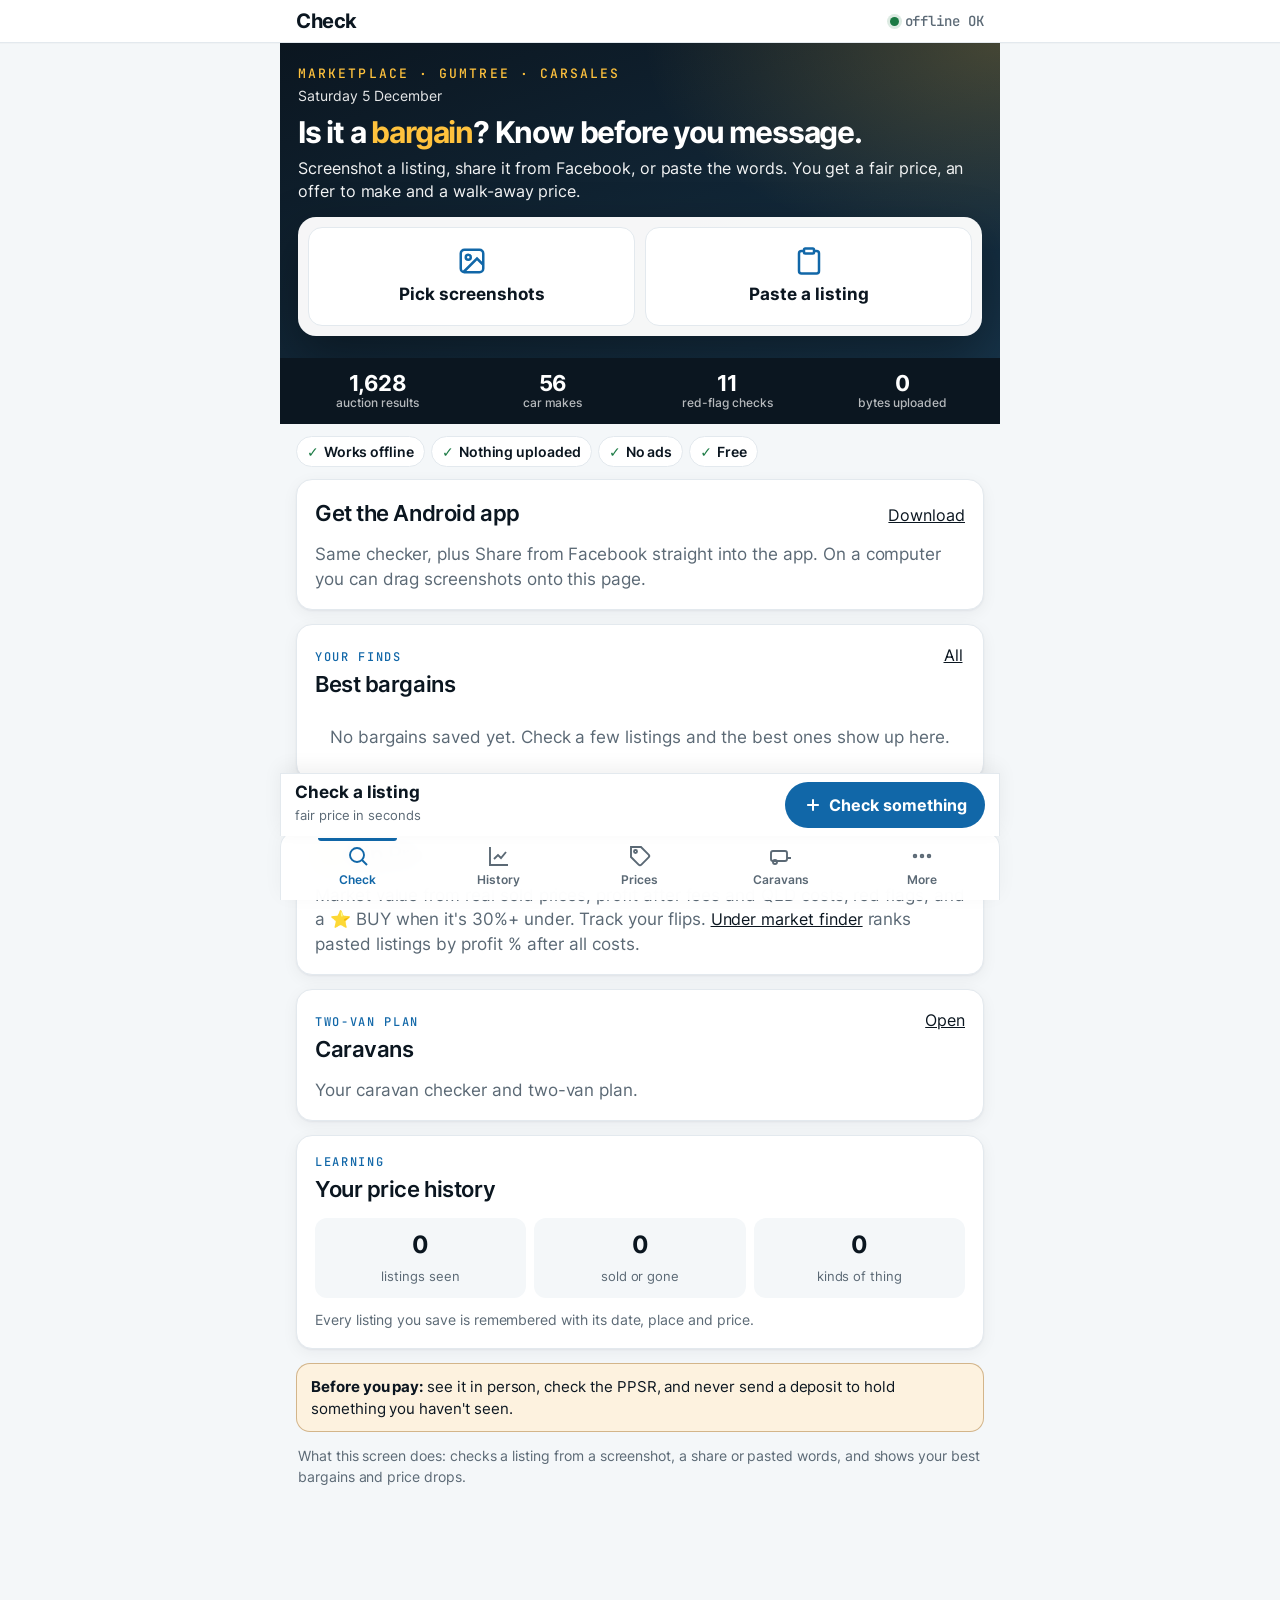
==== commit 3cbd6f25: "Bargain Finder 6.0: premium front page (live demo, profit calculator, toy photos), new brand mark, o" ====
--- a/app.html
+++ b/app.html
@@ -215,7 +215,7 @@
 .pc{display:grid;grid-template-columns:auto 1fr;gap:4px 12px;align-items:start;padding:10px 0;border-top:1px solid var(--line)}
 .pc .mk{font-size:20px;line-height:1.2;width:24px;text-align:center}.pc p{margin:0}
 .sr{position:absolute;width:1px;height:1px;overflow:hidden;clip:rect(0 0 0 0)}
-</style></head>
+</style><link rel="stylesheet" href="pro.css"></head>
 <body>
 <header class="top"><h1 id="ttl">Check</h1><span class="live" aria-live="polite"><span class="dot"></span><span id="liveT">Works offline</span></span></header>
 <div class="wrap">
@@ -361,7 +361,7 @@
 <script src="alerts.js"></script>
 <script src="ocr/tesseract.min.js"></script>
 <script src="vision.js"></script>
-<script>'use strict';const _0x145c0a=_0x44f0;(function(_0x186ff8,_0x4026f9){const _0x477a0a=_0x44f0,_0x360ce5=_0x186ff8();while(!![]){try{const _0x19c485=parseInt(_0x477a0a(0x5c4))/(0x9af*-0x1+-0x1b0e+-0x2*-0x125f)*(-parseInt(_0x477a0a(0xa06))/(0x259*0xa+-0x23ba+0xc42))+parseInt(_0x477a0a(0x10c9))/(-0x1185+-0x1a3f+-0x7*-0x641)*(-parseInt(_0x477a0a(0x237))/(-0x1*0xa0c+-0x2*0x1349+-0x1e*-0x19f))+parseInt(_0x477a0a(0x100f))/(0x12a0+0x126a+-0x2505)*(-parseInt(_0x477a0a(0xf9d))/(0xa03+-0x49*-0x56+-0x2283))+-parseInt(_0x477a0a(0x219))/(-0x174*-0x1+-0x2f3+0x41*0x6)*(-parseInt(_0x477a0a(0x13ca))/(-0x1+0xf9*-0x1+0x2b*0x6))+-parseInt(_0x477a0a(0x819))/(-0x3*-0xb05+0x1*0x233f+0x4445*-0x1)+-parseInt(_0x477a0a(0x12fa))/(0x241b+0x25f1+-0x4a02*0x1)+parseInt(_0x477a0a(0xfa2))/(-0x1a11+0x137c+0x6a0)*(parseInt(_0x477a0a(0x1295))/(0x1*-0x37d+-0x9e*-0xe+-0x51b));if(_0x19c485===_0x4026f9)break;else _0x360ce5['push'](_0x360ce5['shift']());}catch(_0x54f61b){_0x360ce5['push'](_0x360ce5['shift']());}}}(_0x5118,0x3d4a4+0x7b69*0x1+0x3*-0xb7b));const $=_0x24da88=>document[_0x145c0a(0xf2c)+_0x145c0a(0xf0f)](_0x24da88),_0x3fd78c={};_0x3fd78c['&']=_0x145c0a(0x619),_0x3fd78c['<']=_0x145c0a(0xb5c),_0x3fd78c['>']=_0x145c0a(0x286),_0x3fd78c['\x22']=_0x145c0a(0x262),_0x3fd78c['\x27']=_0x145c0a(0xcf8);const esc=_0x20e57b=>String(_0x20e57b??'')[_0x145c0a(0x974)](/[&<>"']/g,_0x20a8ec=>_0x3fd78c[_0x20a8ec]),money=BF[_0x145c0a(0x935)],pct=_0x5b6246=>_0x5b6246==null?'-':(_0x5b6246>0x1606+0x21ac+-0x1*0x37b2?'+':'')+Math[_0x145c0a(0x998)](_0x5b6246*(-0x1*-0x1dc3+-0x1436+0x23*-0x43))+'%',C=window[_0x145c0a(0x12d5)+'pp']||null,store={'get'(_0x32c4b6,_0x7a086c){const _0x30a3db=_0x145c0a;try{const _0x555dda=localStorage[_0x30a3db(0x49a)](_0x32c4b6);return _0x555dda==null?_0x7a086c:JSON[_0x30a3db(0x9dc)](_0x555dda);}catch(_0x5e3cd0){return _0x7a086c;}},'set'(_0x5ba715,_0x1f17df){const _0x47bcc8=_0x145c0a;try{return localStorage[_0x47bcc8(0x9bf)](_0x5ba715,JSON[_0x47bcc8(0x592)+'y'](_0x1f17df)),!![];}catch(_0xdbff75){return![];}}},todayISO=()=>{const _0x43f6ce=_0x145c0a,_0x14e289=new Date();return _0x14e289[_0x43f6ce(0x12a0)+_0x43f6ce(0xd91)]()+'-'+String(_0x14e289[_0x43f6ce(0x137a)]()+(-0xb*-0x1c6+-0x8b3+0x567*-0x2))[_0x43f6ce(0xdc5)](-0x7f8+-0x1*-0x1ec5+-0x16cb,'0')+'-'+String(_0x14e289[_0x43f6ce(0x1117)]())[_0x43f6ce(0xdc5)](0x3*-0xcee+-0x1f*-0xd5+-0x1*-0xd01,'0');},fmtDate=_0x2bf734=>{const _0x303834=_0x145c0a;if(!_0x2bf734)return'';const _0xbccc7a=new Date(_0x2bf734+(_0x303834(0xd20)+'0'));return _0xbccc7a[_0x303834(0x13bc)+_0x303834(0x111a)+'ng'](_0x303834(0xcc3),{'day':_0x303834(0xde0),'month':_0x303834(0x1249),'year':_0xbccc7a[_0x303834(0x12a0)+_0x303834(0xd91)]()===new Date()[_0x303834(0x12a0)+_0x303834(0xd91)]()?undefined:_0x303834(0xde0)});},daysBetween=(_0x3212a8,_0x274a2e)=>Math[_0x145c0a(0x998)]((new Date(_0x274a2e+(_0x145c0a(0xd20)+'0'))-new Date(_0x3212a8+(_0x145c0a(0xd20)+'0')))/(-0xb*-0x8fffd4+-0x451b5a5*0x1+0x3481389)),_0x4f6cb1={};_0x4f6cb1[_0x145c0a(0x62f)]=_0x145c0a(0xf29),_0x4f6cb1[_0x145c0a(0x1203)]=_0x145c0a(0x1258),_0x4f6cb1[_0x145c0a(0xbe8)]=_0x145c0a(0xf8f)+_0x145c0a(0x8a0);const CAT=_0x4f6cb1,STATUSES=[_0x145c0a(0x917),_0x145c0a(0xca3),_0x145c0a(0xc34)+'ng',_0x145c0a(0xb6b),_0x145c0a(0x786),_0x145c0a(0x1111)+_0x145c0a(0x607)],_0x2af81f={};_0x2af81f[_0x145c0a(0xcc9)]=_0x145c0a(0xa01),_0x2af81f[_0x145c0a(0xa53)]=_0x145c0a(0x104c),_0x2af81f[_0x145c0a(0xa5a)]=_0x145c0a(0x107e),_0x2af81f['ok']=_0x145c0a(0xabc);const pcls=_0x2af81f;document[_0x145c0a(0x1e9)+_0x145c0a(0x833)](_0x145c0a(0x1e7),_0xf76b22=>{const _0x4e97c2=_0x145c0a,_0x249539=_0xf76b22[_0x4e97c2(0xe61)][_0x4e97c2(0xdcc)]&&_0xf76b22[_0x4e97c2(0xe61)][_0x4e97c2(0xdcc)](_0x4e97c2(0x41f));if(!_0x249539)return;const _0xc588d9=_0x249539[_0x4e97c2(0xf4b)]||'';C&&/^(https?|mailto|tel):/i[_0x4e97c2(0x402)](_0xc588d9)&&!_0xc588d9[_0x4e97c2(0x291)+'th'](location[_0x4e97c2(0x66a)])&&(_0xf76b22[_0x4e97c2(0x25d)+_0x4e97c2(0x53e)](),C[_0x4e97c2(0x7c4)](_0xc588d9));},!![]);let items=store[_0x145c0a(0x77c)](_0x145c0a(0x416),[]);const thumbDB=((()=>{let _0x5d3e30=null;return()=>_0x5d3e30||(_0x5d3e30=new Promise(_0x27d88b=>{const _0x123793=_0x44f0;try{const _0x8f7fc2=indexedDB[_0x123793(0x7c4)]('bf',-0x1b8b+-0x3*-0x4f5+0x1*0xcad);_0x8f7fc2[_0x123793(0x307)+_0x123793(0x772)]=()=>_0x8f7fc2[_0x123793(0x1e8)][_0x123793(0x1216)+_0x123793(0x1285)+'e'](_0x123793(0x5b9)),_0x8f7fc2[_0x123793(0x507)+'s']=()=>_0x27d88b(_0x8f7fc2[_0x123793(0x1e8)]),_0x8f7fc2[_0x123793(0x96a)]=()=>_0x27d88b(null);}catch(_0x5c751c){_0x27d88b(null);}}));})()),thumbOk=new Set();let thumbsReady=![];async function putThumb(_0x5da157,_0x571b53){const _0x185c5f=await thumbDB();if(!_0x185c5f)return![];return new Promise(_0x77211=>{const _0x30ff47=_0x44f0;try{const _0x2cf2e5=_0x185c5f[_0x30ff47(0x281)+_0x30ff47(0xd8f)](_0x30ff47(0x5b9),_0x30ff47(0x93d)+'e');_0x2cf2e5[_0x30ff47(0x30a)+_0x30ff47(0xcd6)](_0x30ff47(0x5b9))[_0x30ff47(0x122c)](_0x571b53,_0x5da157),_0x2cf2e5[_0x30ff47(0x598)+'te']=()=>_0x77211(!![]),_0x2cf2e5[_0x30ff47(0x96a)]=_0x2cf2e5[_0x30ff47(0x794)]=()=>_0x77211(![]);}catch(_0xb3cc19){_0x77211(![]);}});}async function loadThumbs(){const _0x49bb1a=await thumbDB();if(!_0x49bb1a)return;await new Promise(_0x4b9360=>{const _0x5b7e9d=_0x44f0;try{const _0x192377=_0x49bb1a[_0x5b7e9d(0x281)+_0x5b7e9d(0xd8f)](_0x5b7e9d(0x5b9))[_0x5b7e9d(0x30a)+_0x5b7e9d(0xcd6)](_0x5b7e9d(0x5b9)),_0x3e8d8c=_0x192377[_0x5b7e9d(0xe5d)+'or'](),_0x4fe879=new Map(items[_0x5b7e9d(0x1237)](_0x3524d1=>[_0x3524d1['id'],_0x3524d1]));_0x3e8d8c[_0x5b7e9d(0x507)+'s']=()=>{const _0x4e7913=_0x5b7e9d,_0x4f47f0=_0x3e8d8c[_0x4e7913(0x1e8)];if(!_0x4f47f0)return _0x4b9360();const _0x3b260c=_0x4fe879[_0x4e7913(0x77c)](_0x4f47f0[_0x4e7913(0x11b5)]);_0x3b260c&&(_0x3b260c[_0x4e7913(0x1172)]=_0x4f47f0[_0x4e7913(0xcdd)],thumbOk[_0x4e7913(0x554)](_0x3b260c['id'])),_0x4f47f0[_0x4e7913(0x674)]();},_0x3e8d8c[_0x5b7e9d(0x96a)]=()=>_0x4b9360();}catch(_0x322a2f){_0x4b9360();}}),thumbsReady=!![];}let saveWarned=![];const save=()=>{const _0x323b85=_0x145c0a,_0x53746b=store[_0x323b85(0x1284)](_0x323b85(0x416),items[_0x323b85(0x1237)](({_e:_0xd58fb9,thumb:_0x333fa5,..._0x5175ec})=>thumbOk[_0x323b85(0x401)](_0x5175ec['id'])?_0x5175ec:Object[_0x323b85(0x133d)](_0x5175ec,_0x333fa5?{'thumb':_0x333fa5}:{})));!_0x53746b&&!saveWarned&&(saveWarned=!![],alert(_0x323b85(0xad7)+_0x323b85(0x4b7)+_0x323b85(0x844)+_0x323b85(0x1264)+_0x323b85(0x28d)+_0x323b85(0x564)+_0x323b85(0x370)+_0x323b85(0xa35)+_0x323b85(0xf26)+_0x323b85(0x509)+_0x323b85(0xb1e)+_0x323b85(0xfec)+_0x323b85(0x5d0)+_0x323b85(0xaa5)+_0x323b85(0x1044)+_0x323b85(0x8f2)+_0x323b85(0x4f8)+_0x323b85(0x2ad)+_0x323b85(0x680)+'.')),items[_0x323b85(0x505)](_0x158934=>{const _0x1ade24=_0x323b85;if(_0x158934[_0x1ade24(0x1172)]&&!thumbOk[_0x1ade24(0x401)](_0x158934['id']))putThumb(_0x158934['id'],_0x158934[_0x1ade24(0x1172)])[_0x1ade24(0x129c)](_0x10be0d=>{const _0x58bea0=_0x1ade24;_0x10be0d&&(thumbOk[_0x58bea0(0x554)](_0x158934['id']),store[_0x58bea0(0x1284)](_0x58bea0(0x416),items[_0x58bea0(0x1237)](({_e:_0xfc3016,thumb:_0x19b8eb,..._0x2036f7})=>thumbOk[_0x58bea0(0x401)](_0x2036f7['id'])?_0x2036f7:Object[_0x58bea0(0x133d)](_0x2036f7,_0x19b8eb?{'thumb':_0x19b8eb}:{}))));});});},keyLink=_0x1ae7ab=>String(_0x1ae7ab||'')[_0x145c0a(0x24b)+_0x145c0a(0x1339)]()[_0x145c0a(0x974)](/[?#].*$/,'')[_0x145c0a(0x974)](/\/$/,'');function findSame(_0x3b7266){const _0xa18188=_0x145c0a,_0x4edaee=_0xb86722=>_0xb86722[_0xa18188(0xc91)]===_0xa18188(0x1111)+_0xa18188(0x607)||_0xb86722[_0xa18188(0xc91)]===_0xa18188(0x786)?0x16*0x146+-0x7d*-0x14+-0x25c7*0x1:0x3ef*0x7+-0x1672+-0x517;return items[_0xa18188(0xbe1)](_0x3abd99=>_0x3abd99['id']!==_0x3b7266['id']&&(_0x3b7266[_0xa18188(0x11a3)]&&_0x3abd99[_0xa18188(0x11a3)]&&keyLink(_0x3b7266[_0xa18188(0x11a3)])===keyLink(_0x3abd99[_0xa18188(0x11a3)])||_0x3abd99[_0xa18188(0x109e)]===_0x3b7266[_0xa18188(0x109e)]&&BF[_0xa18188(0xda6)+'ty'](_0x3abd99[_0xa18188(0x10e7)],_0x3b7266[_0xa18188(0x10e7)])>=0x17f1+0x1*-0x1013+-0x7de+0.75&&(!_0x3b7266[_0xa18188(0x21a)]||!_0x3abd99[_0xa18188(0x21a)]||_0x3abd99[_0xa18188(0x21a)]===_0x3b7266[_0xa18188(0x21a)])&&(_0x3abd99[_0xa18188(0x10fa)]||0xcab+0xd*0x15c+-0x1e57*0x1)===(_0x3b7266[_0xa18188(0x10fa)]||0x1c18+-0x17d*0x7+0x11ad*-0x1)&&(!_0x3b7266['km']||!_0x3abd99['km']||Math[_0xa18188(0x608)](_0x3abd99['km']-_0x3b7266['km'])<0x1ede+0x39*-0x61+0x273)))[_0xa18188(0x5ca)]((_0x243ec8,_0x229119)=>_0x4edaee(_0x243ec8)-_0x4edaee(_0x229119)||String(_0x229119[_0xa18188(0x682)]||'')[_0xa18188(0x10ac)+_0xa18188(0x108d)](String(_0x243ec8[_0xa18188(0x682)]||'')))[0x1440+0x5*-0x141+-0x3*0x4a9];}function evalItem(_0x236e0d){const _0x2962a6=_0x145c0a;return BF[_0x2962a6(0xcdd)](_0x236e0d,items[_0x2962a6(0xbe1)](_0xd0e3a1=>_0xd0e3a1['id']!==_0x236e0d['id']));}let mode=store[_0x145c0a(0x77c)](_0x145c0a(0xcca),_0x145c0a(0xf8c));function applyMode(){const _0xddaf5e=_0x145c0a;document[_0xddaf5e(0x421)+_0xddaf5e(0x37d)][_0xddaf5e(0x13b2)][_0xddaf5e(0x1027)]=mode,document[_0xddaf5e(0x76a)+_0xddaf5e(0x1d7)](_0xddaf5e(0x4ab)+_0xddaf5e(0x13b0)+'e]')[_0xddaf5e(0x505)](_0x4680f3=>_0x4680f3[_0xddaf5e(0x4e5)+_0xddaf5e(0x358)](_0xddaf5e(0x11cf)+_0xddaf5e(0x624),_0x4680f3[_0xddaf5e(0x13b2)][_0xddaf5e(0x1027)]===mode));}$(_0x145c0a(0xed4))[_0x145c0a(0x395)]=()=>{const _0x38a469=_0x145c0a;mode=mode===_0x38a469(0xd69)?_0x38a469(0xd68):mode===_0x38a469(0xd68)?_0x38a469(0xf8c):_0x38a469(0xd69),store[_0x38a469(0x1284)](_0x38a469(0xcca),mode),applyMode();},document[_0x145c0a(0x76a)+_0x145c0a(0x1d7)](_0x145c0a(0x4ab)+_0x145c0a(0x13b0)+'e]')[_0x145c0a(0x505)](_0x229537=>_0x229537[_0x145c0a(0x395)]=()=>{const _0x14f58f=_0x145c0a;mode=_0x229537[_0x14f58f(0x13b2)][_0x14f58f(0x1027)],store[_0x14f58f(0x1284)](_0x14f58f(0xcca),mode),applyMode();}),applyMode();const _0x3e7231={};_0x3e7231[_0x145c0a(0xf47)]=_0x145c0a(0x545),_0x3e7231[_0x145c0a(0xff6)]=_0x145c0a(0x10fc),_0x3e7231[_0x145c0a(0x11bb)]=_0x145c0a(0x1191),_0x3e7231[_0x145c0a(0x2e5)]=_0x145c0a(0xd0a);const TITLES=_0x3e7231;function factsDraw(){const _0x53e19c=_0x145c0a,_0x10d8c6=document[_0x53e19c(0xf2c)+_0x53e19c(0xf0f)](_0x53e19c(0xbb0));if(!_0x10d8c6)return;let _0x20e458=-0xb*-0x2fa+0x2c9*-0x7+-0xd3f,_0xbc72df=0x1f1f+-0x21c0+-0x1*-0x2a1;try{items[_0x53e19c(0x505)](_0x427583=>{const _0x41a028=_0x53e19c,_0x58798a=evalItem(_0x427583);if(_0x58798a&&_0x58798a[_0x41a028(0x343)]===_0x41a028(0xcc9)){_0x20e458++;if(_0x58798a[_0x41a028(0x1035)]>-0x3*-0x55d+-0x6b3+-0x964&&_0x427583[_0x41a028(0x53a)]>0x80f+-0x25d+0x51*-0x12&&_0x58798a[_0x41a028(0x1035)]>_0x427583[_0x41a028(0x53a)])_0xbc72df+=_0x58798a[_0x41a028(0x1035)]-_0x427583[_0x41a028(0x53a)];}});}catch(_0xfef457){}const _0x47bcab=_0x3808ea=>_0x3808ea>=0x139d27+-0x53a*-0x33d+-0x1547b9?'$'+(_0x3808ea/(-0x19d39b+-0x178c34+-0x7*-0x93bb9))[_0x53e19c(0x1059)](0x1ac5+-0x1680+-0x444)+'m':_0x3808ea>=0x2e8d+-0x1dd5*0x2+0x342d?'$'+Math[_0x53e19c(0x998)](_0x3808ea/(0x1922*-0x1+-0x3*0x793+0x15*0x277))+'k':'$'+Math[_0x53e19c(0x998)](_0x3808ea)[_0x53e19c(0x13bc)+_0x53e19c(0x4f1)](_0x53e19c(0xcc3));let _0x93782a=0x1346+-0x13*-0x15c+-0x2d1a;try{_0x93782a=items[_0x53e19c(0x6a5)];}catch(_0x335137){}let _0x196938=0xc93+-0x3a9+-0xa3*0xe;try{_0x196938=BF[_0x53e19c(0x790)][_0x53e19c(0x6a5)];}catch(_0x55e0d0){}_0x10d8c6[_0x53e19c(0x360)+'L']=_0x53e19c(0x43a)+_0x93782a+(_0x53e19c(0x9bc)+_0x53e19c(0x210)+_0x53e19c(0x223)+_0x53e19c(0x380)+_0x53e19c(0x43a))+_0x20e458+(_0x53e19c(0x9bc)+_0x53e19c(0xb08)+_0x53e19c(0x78d)+_0x53e19c(0x1129)+_0x53e19c(0x21c)+'>')+_0x47bcab(_0xbc72df)+(_0x53e19c(0x9bc)+_0x53e19c(0x1c5)+_0x53e19c(0x1290)+_0x53e19c(0xb36)+_0x53e19c(0x1129)+_0x53e19c(0x21c)+'>')+(_0x196938?_0x196938[_0x53e19c(0x13bc)+_0x53e19c(0x4f1)](_0x53e19c(0xcc3)):_0x53e19c(0xccc))+(_0x53e19c(0x9bc)+_0x53e19c(0xd47)+_0x53e19c(0x7c1)+_0x53e19c(0x890)+_0x53e19c(0x380));const _0x3547c9=document[_0x53e19c(0xf2c)+_0x53e19c(0xf0f)](_0x53e19c(0x926)),_0x185244=document[_0x53e19c(0xf2c)+_0x53e19c(0xf0f)](_0x53e19c(0xa60));if(_0x3547c9&&_0x185244){if(_0x20e458)_0x3547c9[_0x53e19c(0xcfe)+_0x53e19c(0xc61)]=_0x20e458+_0x53e19c(0xa4d)+(_0x20e458===-0x1c74+0xfef*-0x1+-0x766*-0x6?'':'s')+_0x53e19c(0xfd3),_0x185244[_0x53e19c(0xcfe)+_0x53e19c(0xc61)]=_0x47bcab(_0xbc72df)+(_0x53e19c(0x6fb)+_0x53e19c(0x501)+'e');else _0x93782a?(_0x3547c9[_0x53e19c(0xcfe)+_0x53e19c(0xc61)]=_0x93782a+_0x53e19c(0x7cf),_0x185244[_0x53e19c(0xcfe)+_0x53e19c(0xc61)]=_0x53e19c(0x134b)+_0x53e19c(0x950)+_0x53e19c(0x1348)+_0x53e19c(0xc60)):(_0x3547c9[_0x53e19c(0xcfe)+_0x53e19c(0xc61)]=_0x53e19c(0x8a3)+_0x53e19c(0xdd1),_0x185244[_0x53e19c(0xcfe)+_0x53e19c(0xc61)]=_0x53e19c(0xf6d)+_0x53e19c(0x233)+_0x53e19c(0x3f7));}}function revealAll(){const _0x223139=_0x145c0a,_0x4d0390=document[_0x223139(0x76a)+_0x223139(0x1d7)](_0x223139(0xb68));if(!(_0x223139(0x10f7)+_0x223139(0x68f)+_0x223139(0x588)in window)||matchMedia(_0x223139(0x32f)+_0x223139(0x806)+_0x223139(0x13cd)+_0x223139(0xf50))[_0x223139(0xb91)])return;const _0x65d1fa={};_0x65d1fa[_0x223139(0xa8b)+'in']=_0x223139(0x25c)+_0x223139(0x235);const _0x2cf31b=new IntersectionObserver(_0x5d2cc2=>_0x5d2cc2[_0x223139(0x505)](_0x579b1e=>{const _0xf57a6b=_0x223139;_0x579b1e[_0xf57a6b(0x1355)+_0xf57a6b(0xf04)]&&(_0x579b1e[_0xf57a6b(0xe61)][_0xf57a6b(0x387)+'t'][_0xf57a6b(0x7cd)](_0xf57a6b(0x885)),_0x2cf31b[_0xf57a6b(0xc62)+'e'](_0x579b1e[_0xf57a6b(0xe61)]));}),_0x65d1fa);_0x4d0390[_0x223139(0x505)](_0x2ca601=>{const _0xe05731=_0x223139,_0x1941d3=_0x2ca601[_0xe05731(0x1127)+_0xe05731(0x62d)+_0xe05731(0x939)]();_0x1941d3[_0xe05731(0x996)]>innerHeight&&(_0x2ca601[_0xe05731(0x387)+'t'][_0xe05731(0x554)](_0xe05731(0x885)),_0x2cf31b[_0xe05731(0x849)](_0x2ca601));});}function liveNote(){const _0x350d85=_0x145c0a;factsDraw();const _0x3626e9=document[_0x350d85(0xf2c)+_0x350d85(0xf0f)](_0x350d85(0x115c));if(!_0x3626e9)return;let _0x1deeeb=0x22da+-0x1*-0x2159+-0x4433;try{_0x1deeeb=items[_0x350d85(0x6a5)];}catch(_0x2fad13){}_0x3626e9[_0x350d85(0xcfe)+_0x350d85(0xc61)]=(_0x1deeeb?_0x1deeeb+(_0x350d85(0x679)+'\x20'):'')+(_0x350d85(0x743)+'OK');}function go(_0x2e9b73){const _0xae1dfb=_0x145c0a;liveNote();if(_0x2e9b73===_0xae1dfb(0x7fb))_0x2e9b73=_0xae1dfb(0x11bb);if(!TITLES[_0x2e9b73])_0x2e9b73=_0xae1dfb(0xf47);document[_0xae1dfb(0x76a)+_0xae1dfb(0x1d7)](_0xae1dfb(0x1387))[_0xae1dfb(0x505)](_0x646026=>_0x646026[_0xae1dfb(0xa16)]=_0x2e9b73===_0xae1dfb(0x11bb)||_0x2e9b73===_0xae1dfb(0x2e5));const _0x154669=document[_0xae1dfb(0xf2c)+_0xae1dfb(0xf0f)](_0xae1dfb(0x6f1));if(_0x154669)_0x154669[_0xae1dfb(0xa16)]=_0x2e9b73===_0xae1dfb(0x11bb)||_0x2e9b73===_0xae1dfb(0x2e5);setTimeout(revealAll,-0x1cf*-0x4+-0x809*-0x1+-0xf27);const _0x373f30=document[_0xae1dfb(0xf2c)+_0xae1dfb(0xf0f)](_0xae1dfb(0x10d4));if(_0x373f30)_0x373f30[_0xae1dfb(0xcfe)+_0xae1dfb(0xc61)]=TITLES[_0x2e9b73];document[_0xae1dfb(0x76a)+_0xae1dfb(0x1d7)](_0xae1dfb(0x2bf))[_0xae1dfb(0x505)](_0x2dad7f=>_0x2dad7f[_0xae1dfb(0xa16)]=_0x2dad7f[_0xae1dfb(0x13b2)]['v']!==_0x2e9b73),document[_0xae1dfb(0x76a)+_0xae1dfb(0x1d7)](_0xae1dfb(0x1eb)+_0xae1dfb(0x77b))[_0xae1dfb(0x505)](_0x2ee7e1=>_0x2ee7e1[_0xae1dfb(0x4e5)+_0xae1dfb(0x358)](_0xae1dfb(0xd86)+_0xae1dfb(0x811),_0x2ee7e1[_0xae1dfb(0x13b2)]['go']===_0x2e9b73)),window[_0xae1dfb(0xf98)](0x1ca3+0x1*-0x577+0x1*-0x172c,-0x266b+0x47b*0x8+0x293*0x1),store[_0xae1dfb(0x1284)](_0xae1dfb(0x11fd),_0x2e9b73);if(_0x2e9b73===_0xae1dfb(0xff6))drawList();}document[_0x145c0a(0x76a)+_0x145c0a(0x1d7)](_0x145c0a(0x72e)+']')[_0x145c0a(0x505)](_0x29f267=>_0x29f267[_0x145c0a(0x395)]=()=>go(_0x29f267[_0x145c0a(0x13b2)]['go'])),$(_0x145c0a(0xcdf))[_0x145c0a(0x395)]=()=>{const _0x3394b2=_0x145c0a;location[_0x3394b2(0xf4b)]=_0x3394b2(0x1072)+_0x3394b2(0x10ca);},document[_0x145c0a(0x76a)+_0x145c0a(0x1d7)](_0x145c0a(0xe46)+_0x145c0a(0xda4))[_0x145c0a(0x505)](_0x1da849=>_0x1da849[_0x145c0a(0x395)]=()=>{const _0x641f34=_0x145c0a;_0x1da849[_0x641f34(0xdcc)](_0x641f34(0x2ac))[_0x641f34(0xa16)]=!![],drawAll();}),window[_0x145c0a(0x5e5)+'k']=function(){const _0x2aa070=_0x145c0a,_0x2ff8d4=[...document[_0x2aa070(0x76a)+_0x2aa070(0x1d7)](_0x2aa070(0x2ac))][_0x2aa070(0xbe1)](_0x32ce12=>!_0x32ce12[_0x2aa070(0xa16)]);if(_0x2ff8d4[_0x2aa070(0x6a5)])return(_0x2ff8d4[_0x2aa070(0x846)](_0x2bf249=>_0x2bf249['id']===_0x2aa070(0x629))||_0x2ff8d4[_0x2ff8d4[_0x2aa070(0x6a5)]-(-0x8bc+0x68*-0x13+-0xb*-0x17f)])[_0x2aa070(0xa16)]=!![],drawAll(),!![];const _0x5330f0=document[_0x2aa070(0x76a)+_0x2aa070(0x2ba)](_0x2aa070(0x75b)+_0x2aa070(0x91d)+_0x2aa070(0xf01)+'e]');if(_0x5330f0&&_0x5330f0[_0x2aa070(0x13b2)]['go']!==_0x2aa070(0xf47))return go(_0x2aa070(0xf47)),!![];return![];};let worker=null;async function ocrWorker(){const _0x166d6a=_0x145c0a;if(worker)return worker;const _0x45bab4=Tesseract[_0x166d6a(0xaeb)+_0x166d6a(0x980)](_0x166d6a(0x368),-0x3*-0x201+-0x1*-0x2339+-0x293b,{'workerPath':_0x166d6a(0x10f8)+_0x166d6a(0x1265)+'s','corePath':_0x166d6a(0xfb2)+_0x166d6a(0x71c)+_0x166d6a(0xa5d)+_0x166d6a(0x8dc)+_0x166d6a(0xaf2),'langPath':_0x166d6a(0x278),'gzip':!![],'workerBlobURL':![],'cacheMethod':_0x166d6a(0x1307),'logger':_0x17bd09=>{const _0x52dd60=_0x166d6a;if(_0x17bd09[_0x52dd60(0xc91)]===_0x52dd60(0xbb8)+_0x52dd60(0x131f)&&progress['on'])setProg(progress[_0x52dd60(0x1323)],(progress['i']+_0x17bd09[_0x52dd60(0x810)])/progress['n']);}});return worker=await Promise[_0x166d6a(0xe20)]([_0x45bab4,new Promise((_0x3abbbe,_0x221f53)=>setTimeout(()=>_0x221f53(new Error(_0x166d6a(0x91f)+_0x166d6a(0xe1b)+_0x166d6a(0x987)+_0x166d6a(0x1dc)+'rt')),0x2121*0xa+0x166b+-0xb1ed))]),worker;}const _0x2db285={};_0x2db285['on']=![],_0x2db285['i']=0x0,_0x2db285['n']=0x1,_0x2db285[_0x145c0a(0x1323)]='';const progress=_0x2db285;function setProg(_0x1af3d2,_0x11198d){const _0x328222=_0x145c0a;$(_0x328222(0xabe))[_0x328222(0xcfe)+_0x328222(0xc61)]=_0x1af3d2,$(_0x328222(0xb3c))[_0x328222(0x29d)][_0x328222(0x594)]=Math[_0x328222(0x998)](Math[_0x328222(0xb21)](0x791*-0x1+-0x16*0x13+0x13*0x7c,_0x11198d)*(0x3*-0x54f+0x1b5e+0x17*-0x7b))+'%';}async function thumbOf(_0x1c0d85){return new Promise(_0x20c61a=>{const _0x391193=_0x44f0,_0x3f7e92=new Image();_0x3f7e92[_0x391193(0x274)]=()=>{const _0x4d4106=_0x391193;try{const _0x2eaf43=-0x1352+0x1*-0x12cd+0x2787*0x1,_0x1b4c19=Math[_0x4d4106(0xb21)](-0x25cb+-0x1*-0x18c3+0xf88,Math[_0x4d4106(0x998)](_0x3f7e92[_0x4d4106(0xdeb)]*_0x2eaf43/_0x3f7e92[_0x4d4106(0x594)])),_0x256303=document[_0x4d4106(0x65d)+_0x4d4106(0xa9c)](_0x4d4106(0x117f));_0x256303[_0x4d4106(0x594)]=_0x2eaf43,_0x256303[_0x4d4106(0xdeb)]=_0x1b4c19,_0x256303[_0x4d4106(0x669)+'xt']('2d')[_0x4d4106(0x3b9)+'e'](_0x3f7e92,-0xc*-0x31c+0x1a4b+0x1*-0x3f9b,-0x15e9*0x1+0xd2*-0x1d+-0x1*-0x2db3,_0x2eaf43,_0x3f7e92[_0x4d4106(0xdeb)]*_0x2eaf43/_0x3f7e92[_0x4d4106(0x594)]),_0x20c61a(_0x256303[_0x4d4106(0xaf3)+'L'](_0x4d4106(0x1020)+'eg',-0xfe2+0x15*0x1b3+-0x13cd+0.6));}catch(_0x49a203){_0x20c61a(null);}},_0x3f7e92[_0x391193(0x96a)]=()=>_0x20c61a(null),_0x3f7e92[_0x391193(0x914)]=_0x1c0d85;});}async function shrinkForOcr(_0x1abe54){return new Promise(_0x1b767d=>{const _0x425c65=_0x44f0,_0x40a332=new Image();_0x40a332[_0x425c65(0x274)]=()=>{const _0x19e16b=_0x425c65;try{if(_0x40a332[_0x19e16b(0xdeb)]<=_0x40a332[_0x19e16b(0x594)]||_0x40a332[_0x19e16b(0x594)]<=-0x1cb7*0x1+-0x1fa1+0x3f78)return _0x1b767d(_0x1abe54);const _0xc68e3c=(-0x2050+-0x2554+0x2*0x2462)/_0x40a332[_0x19e16b(0x594)],_0x23d6a6=document[_0x19e16b(0x65d)+_0x19e16b(0xa9c)](_0x19e16b(0x117f));_0x23d6a6[_0x19e16b(0x594)]=-0x17e7+-0x18a*0xd+-0x1*-0x2f09,_0x23d6a6[_0x19e16b(0xdeb)]=Math[_0x19e16b(0x998)](_0x40a332[_0x19e16b(0xdeb)]*_0xc68e3c);const _0x2fa2d0=_0x23d6a6[_0x19e16b(0x669)+'xt']('2d');_0x2fa2d0[_0x19e16b(0x4e3)+'e']=_0x19e16b(0x59e),_0x2fa2d0[_0x19e16b(0x106d)](-0xfbf+0x25db+-0x161c,-0x1252*-0x1+-0x1*0x147f+-0x1*-0x22d,_0x23d6a6[_0x19e16b(0x594)],_0x23d6a6[_0x19e16b(0xdeb)]),_0x2fa2d0[_0x19e16b(0x3b9)+'e'](_0x40a332,-0x1d14+0x92f*-0x1+-0x28d*-0xf,-0x2511+-0x5*-0x4b1+0xd9c,_0x23d6a6[_0x19e16b(0x594)],_0x23d6a6[_0x19e16b(0xdeb)]),_0x1b767d(_0x23d6a6);}catch(_0x5afde8){_0x1b767d(_0x1abe54);}},_0x40a332[_0x425c65(0x96a)]=()=>_0x1b767d(_0x1abe54),_0x40a332[_0x425c65(0x914)]=_0x1abe54;});}async function readImages(_0x98e032){const _0x46a176=_0x145c0a;openCheck(),clearCheck(!![]),$(_0x46a176(0x112b))[_0x46a176(0x360)+'L']='',$(_0x46a176(0x823)+'el')[_0x46a176(0xa16)]=!![],$(_0x46a176(0x70e))[_0x46a176(0xa16)]=![],progress['on']=!![],progress['n']=_0x98e032[_0x46a176(0x6a5)],progress['i']=0x9e4+-0x60*0x20+0xf*0x24;const _0x2782d0=[];try{setProg(_0x46a176(0x67b)+_0x46a176(0x740)+_0x46a176(0x55c)+'…',0x1*0xa65+0xa5f+-0x14c4+0.02);const _0x2d9c7d=await ocrWorker();for(let _0x12136e=0x1264+0x159*-0x19+0xf4d;_0x12136e<_0x98e032[_0x46a176(0x6a5)];_0x12136e++){progress['i']=_0x12136e,progress[_0x46a176(0x1323)]=_0x98e032[_0x46a176(0x6a5)]>0x1*-0x799+-0x893*0x2+0x18c0?_0x46a176(0xb8c)+_0x46a176(0xd7c)+_0x46a176(0x34e)+(_0x12136e+(-0xbc2+0x103d*-0x1+0x1c00))+_0x46a176(0x566)+_0x98e032[_0x46a176(0x6a5)]+'…':_0x46a176(0xb8c)+_0x46a176(0x91f)+_0x46a176(0x8d1),setProg(progress[_0x46a176(0x1323)],_0x12136e/_0x98e032[_0x46a176(0x6a5)]);const _0x27dff0=await _0x2d9c7d[_0x46a176(0xbb8)+'e'](await shrinkForOcr(_0x98e032[_0x12136e]));_0x2782d0[_0x46a176(0xc3d)]({'text':cleanOcr(_0x27dff0[_0x46a176(0xdb0)][_0x46a176(0x106e)]),'thumb':await thumbOf(_0x98e032[_0x12136e])});}}catch(_0x313c93){$(_0x46a176(0x70e))[_0x46a176(0xa16)]=!![],progress['on']=![],$(_0x46a176(0x112b))[_0x46a176(0x360)+'L']=_0x46a176(0x6cc)+_0x46a176(0xc2a)+_0x46a176(0x123f)+_0x46a176(0x1205)+_0x46a176(0xa15)+_0x46a176(0xa9a)+_0x46a176(0x10e9)+_0x46a176(0x11c3)+'('+esc(_0x313c93[_0x46a176(0x94d)]||_0x313c93)+(_0x46a176(0x1170)+_0x46a176(0x11d3)+_0x46a176(0xc39)+_0x46a176(0x4ef)+_0x46a176(0xc95)+_0x46a176(0xf6c)+_0x46a176(0x125f));return;}progress['on']=![],$(_0x46a176(0x70e))[_0x46a176(0xa16)]=!![],lastShots=_0x2782d0;const _0x3dfe02=/^\s*(?:AU|A)?\$\s?(\d[\d,]*)(?:\.\d{2})?\s*(?:k\b)?\s*(?:[·•].*)?$/im,_0x323c85=_0x2782d0[_0x46a176(0x1237)](_0xfb2b7=>{const _0x4125a9=_0x46a176,_0x24ee1c=_0xfb2b7[_0x4125a9(0x106e)][_0x4125a9(0x450)](_0x3dfe02);return _0x24ee1c?_0x24ee1c[-0x1990+-0x181b+0x31ac*0x1][_0x4125a9(0x974)](/,/g,''):/^\s*free\s*$/im[_0x4125a9(0x402)](_0xfb2b7[_0x4125a9(0x106e)])?_0x4125a9(0xc04):null;})[_0x46a176(0xbe1)](Boolean),_0xd52481=_0x2782d0[_0x46a176(0x6a5)]>0x1737+0x1ed+0x1ef*-0xd&&new Set(_0x323c85)[_0x46a176(0x1238)]<=-0x911+0x710*-0x2+-0x1*-0x1732;if(_0x2782d0[_0x46a176(0x6a5)]>0x9c4+-0x1a8c+0x10c9)$(_0x46a176(0x823)+'el')[_0x46a176(0xa16)]=![],setGroup(_0xd52481?_0x46a176(0x1398):_0x46a176(0x8e5));else showShots(_0x46a176(0x8e5));photoGuess(_0x98e032[0x39a*-0x6+0x1*-0x189d+0x2e39]);}let lastGuess=null;async function photoGuess(_0x38fb73){const _0x42a246=_0x145c0a;lastGuess=null;if(!window[_0x42a246(0x1396)])return;try{const _0x29c39c=await BFVision[_0x42a246(0x675)](_0x38fb73);lastGuess=_0x29c39c,document[_0x42a246(0x76a)+_0x42a246(0x1d7)](_0x42a246(0x4eb)+_0x42a246(0x132d)+_0x42a246(0x552))[_0x42a246(0x505)](_0x466715=>drawGuess(_0x466715));}catch(_0x1b4b95){}}function drawGuess(_0x17204a){const _0x553824=_0x145c0a,_0x5eb0ca=lastGuess,_0x26375c=_0x17204a['_x'];if(!_0x5eb0ca||!_0x26375c)return;let _0x2e7092=_0x17204a[_0x553824(0x76a)+_0x553824(0x2ba)](_0x553824(0x812));!_0x2e7092&&(_0x2e7092=document[_0x553824(0x65d)+_0x553824(0xa9c)](_0x553824(0x6bb)),_0x2e7092[_0x553824(0x1304)+'e']=_0x553824(0x2d0),_0x17204a[_0x553824(0xb03)+_0x553824(0x10eb)](_0x2e7092,_0x17204a[_0x553824(0x72b)+'ld'][_0x553824(0x11dc)+_0x553824(0x710)]));if(!_0x5eb0ca[_0x553824(0x996)][_0x553824(0x6a5)]){_0x2e7092[_0x553824(0x360)+'L']=_0x553824(0x1154)+_0x553824(0x65b)+_0x553824(0x739)+_0x553824(0xc89)+_0x553824(0x1367)+_0x553824(0x1183)+_0x553824(0x3db)+_0x553824(0x10a1)+_0x553824(0x1040);return;}const _0x121e01=_0x5eb0ca[_0x553824(0x996)][-0xe13*0x2+0xb8+0x2*0xdb7],_0x4fad8d=_0x121e01[_0x553824(0x109e)]===_0x26375c[_0x553824(0x109e)],_0xc1ac0c=_0x26375c[_0x553824(0x83d)+'m']||_0x26375c[_0x553824(0x904)]||_0x26375c[_0x553824(0xbe6)]||_0x26375c[_0x553824(0x441)]||_0x4fad8d&&_0x26375c[_0x553824(0x109e)]!==_0x553824(0xbe8);_0x2e7092[_0x553824(0x360)+'L']=_0x553824(0x1154)+_0x553824(0x1121)+_0x553824(0x361)+_0x553824(0x3e2)+_0x553824(0xb35)+_0x553824(0x12e9)+_0x553824(0xb94)+_0x553824(0xce9)+_0x553824(0xe35)+_0x553824(0x469)+_0x5eb0ca[_0x553824(0x996)][_0x553824(0x1237)](_0x58f62f=>esc(_0x58f62f[_0x553824(0x1323)][_0x553824(0x24b)+_0x553824(0x1339)]())+'\x20('+Math[_0x553824(0x998)](_0x58f62f['p']*(-0x7*0x179+-0x9*-0x14c+0x1*-0xf9))+'%)')[_0x553824(0x670)](_0x553824(0x136f))+'.'+(_0xc1ac0c&&_0x4fad8d?_0x553824(0x1270)+_0x553824(0x2b3)+_0x553824(0x11b1):'')+(_0x553824(0xe7c)+'\x20')+(_0xc1ac0c&&_0x4fad8d?'':_0x553824(0x6cc)+_0x553824(0xa3d)+_0x553824(0x5d7)+_0x5eb0ca[_0x553824(0x996)][_0x553824(0x1237)]((_0x5cb526,_0x52a858)=>_0x553824(0x9bd)+_0x553824(0x82e)+_0x553824(0xc6b)+_0x553824(0x715)+'\x22'+_0x52a858+_0x553824(0x113f)+esc(_0x5cb526[_0x553824(0x1323)][_0x553824(0x24b)+_0x553824(0x1339)]())+(_0x553824(0xfe0)+'>'))[_0x553824(0x670)]('')+(_0x553824(0xfba)+_0x553824(0x3f1)+_0x553824(0x84a)+_0x553824(0x1234)+_0x553824(0x3da)+_0x553824(0x1137)+_0x553824(0x667)+_0x553824(0x4a2)+_0x553824(0xa05)+_0x553824(0x308)+_0x553824(0x8c9)+_0x553824(0x96d)+_0x553824(0x1171)+_0x553824(0xaef)+_0x553824(0x761)+_0x553824(0x8f3)+_0x553824(0xada)+_0x553824(0x13d5)+_0x553824(0x1093)+_0x553824(0x4b8))),_0x2e7092[_0x553824(0x76a)+_0x553824(0x1d7)](_0x553824(0x7bf)+_0x553824(0x1245))[_0x553824(0x505)](_0x5e88ce=>_0x5e88ce[_0x553824(0x395)]=()=>{const _0x306d43=_0x553824,_0xafc1ea=_0x5eb0ca[_0x306d43(0x996)][+_0x5e88ce[_0x306d43(0x13b2)][_0x306d43(0x675)]],_0x399aeb=String(_0x26375c[_0x306d43(0x106e)]||''),_0x59f45e=BF[_0x306d43(0x9dc)](_0x399aeb+'\x0a'+_0xafc1ea[_0x306d43(0x764)],_0xafc1ea[_0x306d43(0x109e)]===_0x306d43(0xbe8)?undefined:_0xafc1ea[_0x306d43(0x109e)]),_0x4c5264={};_0x4c5264['id']=_0x26375c['id'],_0x4c5264[_0x306d43(0x1172)]=_0x26375c[_0x306d43(0x1172)],Object[_0x306d43(0x133d)](_0x59f45e,_0x4c5264);for(const _0x24a368 of[_0x306d43(0x10e7),_0x306d43(0x53a),_0x306d43(0x21a),_0x306d43(0x11a3),_0x306d43(0x10fa)])if(_0x26375c[_0x24a368]!=null&&_0x26375c[_0x24a368]!=='')_0x59f45e[_0x24a368]=_0x26375c[_0x24a368];if(!_0x59f45e[_0x306d43(0x10e7)]||/^\W*$/[_0x306d43(0x402)](_0x59f45e[_0x306d43(0x10e7)]))_0x59f45e[_0x306d43(0x10e7)]=_0xafc1ea[_0x306d43(0x1323)];_0x17204a['_x']=_0x59f45e,drawResult(_0x17204a);});}let lastShots=[];function setGroup(_0x1f3312){const _0x1881f0=_0x145c0a;document[_0x1881f0(0x76a)+_0x1881f0(0x1d7)](_0x1881f0(0x7f9)+_0x1881f0(0x4f5))[_0x1881f0(0x505)](_0xbebb97=>_0xbebb97[_0x1881f0(0x4e5)+_0x1881f0(0x358)](_0x1881f0(0x11cf)+_0x1881f0(0x624),_0xbebb97[_0x1881f0(0x13b2)][_0x1881f0(0xafd)]===_0x1f3312)),$(_0x1881f0(0x27e))[_0x1881f0(0xcfe)+_0x1881f0(0xc61)]=_0x1f3312===_0x1881f0(0x1398)?_0x1881f0(0xa2f)+_0x1881f0(0x69e)+lastShots[_0x1881f0(0x6a5)]+(_0x1881f0(0x424)+_0x1881f0(0xf24)+_0x1881f0(0xbce)+_0x1881f0(0xd27)):_0x1881f0(0xa2f)+_0x1881f0(0x69e)+lastShots[_0x1881f0(0x6a5)]+(_0x1881f0(0x424)+_0x1881f0(0xf24))+lastShots[_0x1881f0(0x6a5)]+(_0x1881f0(0x2a4)+_0x1881f0(0x5a0)+_0x1881f0(0xc24)),showShots(_0x1f3312);}document[_0x145c0a(0x76a)+_0x145c0a(0x1d7)](_0x145c0a(0x7f9)+_0x145c0a(0x4f5))[_0x145c0a(0x505)](_0x115e9d=>_0x115e9d[_0x145c0a(0x395)]=()=>setGroup(_0x115e9d[_0x145c0a(0x13b2)][_0x145c0a(0xafd)]));function showShots(_0x18d5eb){const _0x48d6ea=_0x145c0a,_0x4ac542=_0x18d5eb===_0x48d6ea(0x1398)?[{'text':lastShots[_0x48d6ea(0x1237)](_0x59989b=>_0x59989b[_0x48d6ea(0x106e)])[_0x48d6ea(0x670)]('\x0a'),'thumb':lastShots[-0xd9d+-0xc80+0x539*0x5][_0x48d6ea(0x1172)]}]:lastShots;$(_0x48d6ea(0x112b))[_0x48d6ea(0x360)+'L']='',_0x4ac542[_0x48d6ea(0x505)](_0x1a94ee=>addResult(_0x1a94ee[_0x48d6ea(0x106e)],_0x1a94ee[_0x48d6ea(0x1172)]));}function cleanOcr(_0x30ff16){const _0x4f5801=_0x145c0a;return String(_0x30ff16||'')[_0x4f5801(0xba8)]('\x0a')[_0x4f5801(0x1237)](_0x46937a=>_0x46937a[_0x4f5801(0x974)](/[|_~=«»]+/g,'\x20')[_0x4f5801(0x974)](/\s{2,}/g,'\x20')[_0x4f5801(0xd8b)]())[_0x4f5801(0x1237)](_0x23ea12=>{const _0x14bd2c=_0x4f5801,_0x324107=_0x23ea12[_0x14bd2c(0x450)](/\bListed\b[^$]{0,30}?\bin [A-Z][A-Za-z ]{2,25}?,?\s+(?:QLD|NSW|VIC|SA|WA|TAS|NT|ACT)\b/);return _0x324107?_0x324107[-0x5*-0x22+-0x1a78+-0x2*-0xce7]:_0x23ea12;})[_0x4f5801(0xbe1)](_0x483da4=>(_0x483da4[_0x4f5801(0x6a5)]>0xc95+-0x22c2+0x162e&&/[A-Za-z0-9$]/[_0x4f5801(0x402)](_0x483da4)&&!/^\d{1,2}:\d{2}\b.*(%|\bLTE\b|\b5G\b|\b4G\b)?$/[_0x4f5801(0x402)](_0x483da4)||/\$\s?\d/[_0x4f5801(0x402)](_0x483da4))&&!ocrJunk(_0x483da4))[_0x4f5801(0x670)]('\x0a');}function ocrJunk(_0x2ee71f){const _0x340cf3=_0x145c0a;if(/\$\s?\d|\b(19|20)\d\d\b|\d\s?(?:ft|km|kms|w|ah|a|kg|l|lt|ltr|mm|hp|cc|gb|tb|v|x)\b|\d{2}\s?['’°`]/i[_0x340cf3(0x402)](_0x2ee71f))return![];const _0x354b73=ocrJunk['mk']||(ocrJunk['mk']=new Set(Object[_0x340cf3(0xfd0)](BF[_0x340cf3(0x12a7)]||{})[_0x340cf3(0x1237)](_0x5e7528=>_0x5e7528[_0x340cf3(0x24b)+_0x340cf3(0x1339)]())[_0x340cf3(0x4ee)]((_0x340cf3(0xc82)+_0x340cf3(0xa7d)+_0x340cf3(0x8e2)+_0x340cf3(0xc45)+_0x340cf3(0x834)+_0x340cf3(0xe1f)+_0x340cf3(0xe51)+_0x340cf3(0x7dc)+_0x340cf3(0x723)+_0x340cf3(0x349)+_0x340cf3(0xc35)+_0x340cf3(0xde1)+_0x340cf3(0xaae)+_0x340cf3(0x11c5)+_0x340cf3(0x5f0)+_0x340cf3(0x5ab)+_0x340cf3(0x9e6)+_0x340cf3(0xc2b)+_0x340cf3(0x204)+_0x340cf3(0x836)+_0x340cf3(0x102b)+_0x340cf3(0x11a7)+_0x340cf3(0x9ea)+_0x340cf3(0xea0)+_0x340cf3(0xe2c)+_0x340cf3(0xb9b)+_0x340cf3(0x1095)+_0x340cf3(0x2b8)+_0x340cf3(0x1cc)+_0x340cf3(0xaec)+_0x340cf3(0x724)+_0x340cf3(0x869)+_0x340cf3(0xcf4)+_0x340cf3(0xcc0))[_0x340cf3(0xba8)]('\x20')))),_0x48481a=_0x2ee71f[_0x340cf3(0xba8)](/\s+/)[_0x340cf3(0xbe1)](Boolean),_0x1cf7e9=_0x48481a[_0x340cf3(0xbe1)](_0x35b586=>/^[A-Z]?[a-z]{2,}[.,:;!?)]*$/[_0x340cf3(0x402)](_0x35b586)&&/[aeiouy]/i[_0x340cf3(0x402)](_0x35b586)||/^[A-Za-z]{1,3}\d{1,4}[A-Za-z]?$/[_0x340cf3(0x402)](_0x35b586)||_0x354b73[_0x340cf3(0x401)](_0x35b586[_0x340cf3(0x24b)+_0x340cf3(0x1339)]()[_0x340cf3(0x974)](/[^a-z0-9]/g,'')))[_0x340cf3(0x6a5)];if(_0x48481a[_0x340cf3(0xb5d)](_0x568afd=>_0x354b73[_0x340cf3(0x401)](_0x568afd[_0x340cf3(0x24b)+_0x340cf3(0x1339)]()[_0x340cf3(0x974)](/[^a-z0-9]/g,''))))return![];return!(_0x1cf7e9>=-0x617+-0x3d*0x26+0xf26&&_0x1cf7e9/_0x48481a[_0x340cf3(0x6a5)]>=0x15da+0xb5d*0x1+-0x2137+0.5);}$(_0x145c0a(0x54b))[_0x145c0a(0x85c)]=async _0x3a255d=>{const _0x1721fd=_0x145c0a,_0x20d313=[..._0x3a255d[_0x1721fd(0xe61)][_0x1721fd(0xcc6)]];_0x3a255d[_0x1721fd(0xe61)][_0x1721fd(0xcdd)]='';if(!_0x20d313[_0x1721fd(0x6a5)])return;const _0x1ac8da=_0x20d313[_0x1721fd(0x1237)](_0x3a6bfd=>URL[_0x1721fd(0x1216)+_0x1721fd(0xc80)](_0x3a6bfd));await readImages(_0x1ac8da),_0x1ac8da[_0x1721fd(0x505)](_0x3a1584=>setTimeout(()=>URL[_0x1721fd(0x593)+_0x1721fd(0xc80)](_0x3a1584),0x48db*-0x1+-0xace0+0x1*0x1e01b));},document[_0x145c0a(0x76a)+_0x145c0a(0x1d7)](_0x145c0a(0x97c)+_0x145c0a(0x1d5))[_0x145c0a(0x505)](_0x5e1881=>_0x5e1881[_0x145c0a(0x395)]=()=>{const _0x5963a3=_0x145c0a;$(_0x5963a3(0x54b))[_0x5963a3(0x1e7)]();});const canLatest=!!(C&&typeof C[_0x145c0a(0xf83)+_0x145c0a(0x1fb)]===_0x145c0a(0x1236));document[_0x145c0a(0x76a)+_0x145c0a(0x1d7)](_0x145c0a(0x9c1)+_0x145c0a(0x11fc))[_0x145c0a(0x505)](_0x55b474=>{const _0xbe4556=_0x145c0a;_0x55b474[_0xbe4556(0xa16)]=!canLatest,_0x55b474[_0xbe4556(0x395)]=()=>{const _0x27991e=_0xbe4556;openCheck(),clearCheck(),$(_0x27991e(0x70e))[_0x27991e(0xa16)]=![],setProg(_0x27991e(0x82f)+_0x27991e(0xcfa)+_0x27991e(0x868)+_0x27991e(0x8d1),0x36a*0x7+-0x143e+-0x3a8+0.01);try{C[_0x27991e(0xf83)+_0x27991e(0x1fb)]();}catch(_0x128903){window[_0x27991e(0x59f)+_0x27991e(0x10e1)](_0x27991e(0x1307));}};}),window[_0x145c0a(0x59f)+_0x145c0a(0x10e1)]=_0x2898ec=>{const _0x597e0a=_0x145c0a;$(_0x597e0a(0x70e))[_0x597e0a(0xa16)]=!![],progress['on']=![],$(_0x597e0a(0x112b))[_0x597e0a(0x360)+'L']=_0x597e0a(0x6cc)+_0x597e0a(0xc2a)+_0x597e0a(0x123f)+_0x597e0a(0x1205)+'\x22>'+(_0x2898ec===_0x597e0a(0x1327)?_0x597e0a(0xf3e)+_0x597e0a(0x97f)+_0x597e0a(0xc86)+_0x597e0a(0x3b4)+_0x597e0a(0xb52)+_0x597e0a(0x732)+_0x597e0a(0xd35)+_0x597e0a(0xd65)+_0x597e0a(0xa33)+_0x597e0a(0xb13)+_0x597e0a(0x79f)+_0x597e0a(0x2ab)+_0x597e0a(0x9f6)+_0x597e0a(0x5b1)+_0x597e0a(0x138e)+_0x597e0a(0x110a)+_0x597e0a(0x5d1)+_0x597e0a(0x1089)+_0x597e0a(0x999)+_0x597e0a(0x44a)+_0x597e0a(0x5c1)+_0x597e0a(0x11fe)+_0x597e0a(0xea1)+_0x597e0a(0x43c)+_0x597e0a(0xd7c)+_0x597e0a(0x5d9)+_0x597e0a(0x137d):_0x597e0a(0x107d)+_0x597e0a(0x6cf)+_0x597e0a(0x1fa)+_0x597e0a(0x21e)+_0x597e0a(0x7aa)+_0x597e0a(0x3dc)+_0x597e0a(0x3ce)+_0x597e0a(0x135f)+_0x597e0a(0x1363)+_0x597e0a(0xd12)+_0x597e0a(0x10cf)+'.')+(_0x597e0a(0x687)+'v>');},document[_0x145c0a(0x1e9)+_0x145c0a(0x833)](_0x145c0a(0x1e7),_0x4b97e7=>{const _0x2898cc=_0x145c0a,_0x3afab4=_0x4b97e7[_0x2898cc(0xe61)][_0x2898cc(0xdcc)](_0x2898cc(0x1341)+']');if(!_0x3afab4)return;const _0x54179a=_0x3afab4[_0x2898cc(0x13b2)]['fp'],_0x2c14c0=items[_0x2898cc(0x846)](_0x391db0=>String(_0x391db0['id'])===_0x54179a)||lastFp;if(!_0x2c14c0){location[_0x2898cc(0xf4b)]=_0x2898cc(0xaa9)+_0x2898cc(0x10ca);return;}const _0x5c86c7={};_0x5c86c7['id']=_0x2c14c0['id'],_0x5c86c7[_0x2898cc(0x10e7)]=_0x2c14c0[_0x2898cc(0x10e7)],_0x5c86c7[_0x2898cc(0x53a)]=_0x2c14c0[_0x2898cc(0x53a)],_0x5c86c7[_0x2898cc(0x10fa)]=_0x2c14c0[_0x2898cc(0x10fa)],_0x5c86c7['km']=_0x2c14c0['km'],_0x5c86c7[_0x2898cc(0x21a)]=_0x2c14c0[_0x2898cc(0x21a)],_0x5c86c7[_0x2898cc(0x11a3)]=_0x2c14c0[_0x2898cc(0x11a3)],_0x5c86c7[_0x2898cc(0x106e)]=_0x2c14c0[_0x2898cc(0x106e)],_0x5c86c7[_0x2898cc(0x109e)]=_0x2c14c0[_0x2898cc(0x109e)],_0x5c86c7[_0x2898cc(0xbe6)]=_0x2c14c0[_0x2898cc(0xbe6)],_0x5c86c7[_0x2898cc(0x296)]=_0x2c14c0[_0x2898cc(0x296)],store[_0x2898cc(0x1284)](_0x2898cc(0xbf2)+_0x2898cc(0xddd),_0x5c86c7),location[_0x2898cc(0xf4b)]=_0x2898cc(0xaa9)+_0x2898cc(0x10ca);});let lastFp=null;window[_0x145c0a(0xde4)+_0x145c0a(0x134a)]=_0x45d472=>{const _0x220118=_0x145c0a;_0x45d472&&_0x45d472[_0x220118(0x6a5)]&&(store[_0x220118(0x1284)](_0x220118(0x962)+_0x220118(0x1337),{'d':todayISO(),'kind':_0x220118(0xd7c)+_0x220118(0x1fb)}),readImages(_0x45d472));},window[_0x145c0a(0xde4)+_0x145c0a(0xcaf)]=_0x227cbe=>{const _0x3be5a1=_0x145c0a;store[_0x3be5a1(0x1284)](_0x3be5a1(0x962)+_0x3be5a1(0x1337),{'d':todayISO(),'kind':_0x3be5a1(0x106e)});const _0x1cc739=String(_0x227cbe||'')[_0x3be5a1(0xba8)](/\r?\n/)[_0x3be5a1(0x1237)](_0x2c7278=>_0x2c7278[_0x3be5a1(0xd8b)]())[_0x3be5a1(0xbe1)](Boolean),_0x55a274=_0x1cc739[_0x3be5a1(0xbe1)](_0x4f4781=>/\$\s?\d/[_0x3be5a1(0x402)](_0x4f4781))[_0x3be5a1(0x6a5)];if(_0x55a274>=0x1990*0x1+-0x5*-0x44f+0xfb3*-0x3&&_0x55a274/_0x1cc739[_0x3be5a1(0x6a5)]>=0x1*0x283+-0x29*-0x7f+-0x16da+0.6&&!/\blisted .{0,30}\bago\b/i[_0x3be5a1(0x402)](_0x227cbe)){store[_0x3be5a1(0x1284)](_0x3be5a1(0x625)+_0x3be5a1(0xddd),_0x227cbe),location[_0x3be5a1(0xf4b)]=_0x3be5a1(0xaa9)+_0x3be5a1(0xa57)+'k';return;}openCheck(),$(_0x3be5a1(0x4c5))[_0x3be5a1(0xcdd)]=_0x227cbe,readText();};function openCheck(){const _0xb8f017=_0x145c0a;for(const _0x278379 of[_0xb8f017(0x7d1),_0xb8f017(0xce8),_0xb8f017(0x44e),_0xb8f017(0x629)])$(_0x278379)[_0xb8f017(0xa16)]=!![];$(_0xb8f017(0x1176))[_0xb8f017(0xa16)]=![],$(_0xb8f017(0x1176))[_0xb8f017(0xf98)+'p']=0x1bf*-0x10+-0x2335*-0x1+-0x745;}$(_0x145c0a(0x46d))[_0x145c0a(0x395)]=()=>{const _0x116e1e=_0x145c0a;openCheck(),$(_0x116e1e(0x112b))[_0x116e1e(0x360)+'L']='',$(_0x116e1e(0x823)+'el')[_0x116e1e(0xa16)]=!![],setTimeout(()=>$(_0x116e1e(0x4c5))[_0x116e1e(0xec1)](),0x2*0x748+0x1594+-0x23f2);},$(_0x145c0a(0x10ae))[_0x145c0a(0x395)]=async()=>{const _0x31c843=_0x145c0a;let _0x5f2e66='';if(C)_0x5f2e66=C[_0x31c843(0x4c5)]();else try{_0x5f2e66=await navigator[_0x31c843(0xb97)+'d'][_0x31c843(0x2bb)]();}catch(_0x4539a9){}_0x5f2e66&&($(_0x31c843(0x4c5))[_0x31c843(0xcdd)]=_0x5f2e66,readText());},$(_0x145c0a(0x260))[_0x145c0a(0x395)]=()=>readText();function clearCheck(_0x354c49){const _0x3d9ef9=_0x145c0a;lastGuess=null,$(_0x3d9ef9(0x4c5))[_0x3d9ef9(0xcdd)]='',$(_0x3d9ef9(0x112b))[_0x3d9ef9(0x360)+'L']='',$(_0x3d9ef9(0x823)+'el')[_0x3d9ef9(0xa16)]=!![],lastShots=[],$(_0x3d9ef9(0xead))[_0x3d9ef9(0xa16)]=!![],!_0x354c49&&($(_0x3d9ef9(0x70e))[_0x3d9ef9(0xa16)]=!![],progress['on']=![]),$(_0x3d9ef9(0x1176))[_0x3d9ef9(0xf98)+'p']=-0x2f*0xc5+-0x1*0x189e+0x9*0x6c1;}document[_0x145c0a(0x76a)+_0x145c0a(0x1d7)](_0x145c0a(0xa2a)+_0x145c0a(0x135e))[_0x145c0a(0x505)](_0x4cbba6=>_0x4cbba6[_0x145c0a(0x395)]=()=>{const _0x5c2372=_0x145c0a;clearCheck(),$(_0x5c2372(0x4c5))[_0x5c2372(0xec1)]();}),document[_0x145c0a(0x76a)+_0x145c0a(0x1d7)](_0x145c0a(0xa2a)+_0x145c0a(0x1233))[_0x145c0a(0x505)](_0x5c117f=>_0x5c117f[_0x145c0a(0x395)]=()=>{const _0x54cab6=_0x145c0a;clearCheck(),$(_0x54cab6(0x54b))[_0x54cab6(0x1e7)]();});function readText(){const _0x38734b=_0x145c0a,_0x26dca6=$(_0x38734b(0x4c5))[_0x38734b(0xcdd)][_0x38734b(0xd8b)]();if(!_0x26dca6)return;$(_0x38734b(0x112b))[_0x38734b(0x360)+'L']='',$(_0x38734b(0x823)+'el')[_0x38734b(0xa16)]=!![];const _0x2d619c=window[_0x38734b(0x89e)+'S']&&BF_ALERTS[_0x38734b(0x1390)](_0x26dca6);if(_0x2d619c)return readAlert(_0x2d619c);addResult(_0x26dca6,null);}function readAlert(_0x886203){const _0x5060d8=_0x145c0a,_0x1f0e13=_0x886203[_0x5060d8(0x680)][_0x5060d8(0x1237)](_0x1ddb4d=>{const _0x130aa5=_0x5060d8,_0x3132d0=BF[_0x130aa5(0x9dc)](_0x1ddb4d[_0x130aa5(0x106e)]);return{'l':_0x1ddb4d,'x':_0x3132d0,'e':_0x3132d0[_0x130aa5(0x109e)]===_0x130aa5(0x1203)?null:evalItem(_0x3132d0)};})[_0x5060d8(0x5ca)]((_0x1829d1,_0x45bced)=>(_0x45bced['e']?_0x45bced['e'][_0x5060d8(0xefd)]:-(-0xc*0x129+0x1115+-0x6b*0x7))-(_0x1829d1['e']?_0x1829d1['e'][_0x5060d8(0xefd)]:-(-0x4a*0x60+0x1840+-0x4*-0xef))),_0xd05abf=_0x1f0e13[_0x5060d8(0xbe1)](_0x1071fa=>_0x1071fa['e']&&_0x1071fa['e'][_0x5060d8(0x343)]===_0x5060d8(0xcc9))[_0x5060d8(0x6a5)],_0x5a70f0=_0x1f0e13[_0x5060d8(0xbe1)](_0x134834=>!_0x134834['e'])[_0x5060d8(0x6a5)],_0x193368=_0x1f0e13[_0x5060d8(0x6a5)],_0x2876fb=document[_0x5060d8(0x65d)+_0x5060d8(0xa9c)](_0x5060d8(0x6bb));_0x2876fb[_0x5060d8(0x1304)+'e']=_0x5060d8(0xa18),_0x2876fb[_0x5060d8(0x13b2)][_0x5060d8(0x122b)]='1',_0x2876fb[_0x5060d8(0x360)+'L']=_0x5060d8(0xfe3)+_0x193368+_0x5060d8(0x8c2)+(_0x193368===-0x1a6a+0x1206+0x1*0x865?'':'s')+_0x5060d8(0x408)+(_0x886203[_0x5060d8(0x6a6)]?'a\x20'+esc(_0x886203[_0x5060d8(0x6a6)]):'an')+(_0x5060d8(0xbb9)+_0x5060d8(0x7d5)+'>')+(_0x5060d8(0x1154)+_0x5060d8(0xafb)+_0x5060d8(0x75a)+_0x5060d8(0xf2a)+'t'+(_0xd05abf?':\x20'+_0xd05abf+_0x5060d8(0x9d4)+(_0xd05abf===-0x163*0x7+0x12cc*0x2+-0x1*0x1be2?'s':'')+(_0x5060d8(0xebc)+_0x5060d8(0x549)+_0x5060d8(0x498)):'')+(_0x5060d8(0x84b)+_0x5060d8(0xdf3)+_0x5060d8(0x344)+_0x5060d8(0x1148)+_0x5060d8(0xb20)+_0x5060d8(0x933)+_0x5060d8(0xaf8))+(_0x193368===-0x153+0x2114*-0x1+0xc*0x2de?_0x5060d8(0x1029)+'s':_0x5060d8(0x531)+'n')+(_0x5060d8(0x2a9)+_0x5060d8(0xca7)+_0x5060d8(0x105d)+_0x5060d8(0x490)+_0x5060d8(0x87c)+_0x5060d8(0x11bf)+_0x5060d8(0x1040)))+(_0x5a70f0?_0x5060d8(0x1154)+_0x5060d8(0x65b)+_0x5060d8(0xf39)+_0x5a70f0+_0x5060d8(0x10b6)+(_0x5a70f0===-0x251d*-0x1+-0xecb+-0x1651?'':'s')+(_0x5060d8(0x100b)+_0x5060d8(0x992)+_0x5060d8(0x9a1)+_0x5060d8(0xd01)+_0x5060d8(0xdae)+_0x5060d8(0x374)+_0x5060d8(0x3d0)):'')+(_0x5060d8(0x9bd)+_0x5060d8(0x5e2)+_0x5060d8(0x10a9)+_0x5060d8(0x6fa)+_0x5060d8(0xeda)+_0x5060d8(0x3ea)+'\x20'+(_0x193368-_0x5a70f0===_0x193368?_0x5060d8(0x114e):_0x5060d8(0x1d6)+'r\x20'+(_0x193368-_0x5a70f0))+(_0x5060d8(0xd8a)+_0x5060d8(0x6a7)+_0x5060d8(0x58a)+_0x5060d8(0xac8)+_0x5060d8(0x419)+_0x5060d8(0x6ea)+_0x5060d8(0xad4))),$(_0x5060d8(0x112b))[_0x5060d8(0x12a6)+_0x5060d8(0x903)](_0x2876fb),_0x1f0e13[_0x5060d8(0x505)](_0xaa54d9=>addResult(_0xaa54d9['l'][_0x5060d8(0x106e)],null)),_0x2876fb[_0x5060d8(0x76a)+_0x5060d8(0x2ba)](_0x5060d8(0x2a8)+_0x5060d8(0x791)+'l]')[_0x5060d8(0x395)]=()=>{const _0x30423f=_0x5060d8,_0x55d141=[...$(_0x30423f(0x112b))[_0x30423f(0x76a)+_0x30423f(0x1d7)](_0x30423f(0x2a8)+_0x30423f(0x960))];_0x55d141[_0x30423f(0x505)](_0x277a7c=>_0x277a7c[_0x30423f(0x1e7)]()),_0x2876fb[_0x30423f(0x76a)+_0x30423f(0x2ba)](_0x30423f(0x91c)+'g]')[_0x30423f(0xcfe)+_0x30423f(0xc61)]=_0x30423f(0x1166)+_0x55d141[_0x30423f(0x6a5)]+(_0x30423f(0xc5b)+_0x30423f(0xabb)+'.'),setTimeout(()=>{const _0x253041=_0x30423f;![...$(_0x253041(0x112b))[_0x253041(0xe10)]][_0x253041(0xb5d)](_0x3495ef=>_0x3495ef!==_0x2876fb&&_0x3495ef[_0x253041(0x76a)+_0x253041(0x2ba)](_0x253041(0x2a8)+_0x253041(0x7f0)+'n]'))&&(_0x2876fb[_0x253041(0x7cd)](),$(_0x253041(0x1176))[_0x253041(0xa16)]=!![],drawAll());},-0x17d2+0x1354+0x79e);};if(_0x193368-_0x5a70f0===0x196c+-0xede+-0xa8e*0x1)_0x2876fb[_0x5060d8(0x76a)+_0x5060d8(0x2ba)](_0x5060d8(0x2a8)+_0x5060d8(0x791)+'l]')[_0x5060d8(0xa16)]=!![];}let rid=0x9*-0x83+0x2*-0xb3c+-0xef*-0x1d;function addResult(_0x6fd1e1,_0x38324b){const _0x2c5819=_0x145c0a,_0x20981a=BF[_0x2c5819(0x9dc)](_0x6fd1e1);_0x20981a['id']='r'+ ++rid+Date[_0x2c5819(0xee1)](),_0x20981a[_0x2c5819(0x1172)]=_0x38324b;const _0x347145=document[_0x2c5819(0x65d)+_0x2c5819(0xa9c)](_0x2c5819(0x6bb));_0x347145[_0x2c5819(0x1304)+'e']=_0x2c5819(0xa18),_0x347145[_0x2c5819(0x13b2)][_0x2c5819(0x348)]=_0x20981a['id'],$(_0x2c5819(0x112b))[_0x2c5819(0x12a6)+_0x2c5819(0x903)](_0x347145),$(_0x2c5819(0xead))[_0x2c5819(0xa16)]=![],_0x347145['_x']=_0x20981a,drawResult(_0x347145);}function fieldsFor(_0x1daf0f){const _0x516d95=_0x145c0a,_0x171463=(_0x572da1,_0x24b30f,_0x4160c0=_0x516d95(0x106e),_0x32f9da='')=>_0x516d95(0x87d)+_0x516d95(0xc2e)+'>'+_0x24b30f+(_0x516d95(0xb43)+_0x516d95(0xa67))+_0x572da1+_0x516d95(0x78e)+_0x4160c0+'\x22\x20'+(_0x4160c0===_0x516d95(0x5a1)?_0x516d95(0x12ed)+_0x516d95(0xdc9)+_0x516d95(0x1016):'')+_0x516d95(0xc0c)+esc(_0x1daf0f[_0x572da1]??'')+'\x22\x20'+_0x32f9da+(_0x516d95(0x1ff)+'>');let _0x2c2058=_0x516d95(0x6cc)+_0x516d95(0x484)+_0x516d95(0xe58)+_0x171463(_0x516d95(0x10e7),_0x516d95(0x893),_0x516d95(0x106e),_0x516d95(0xdea)+_0x516d95(0xa81)+_0x516d95(0xf28))[_0x516d95(0x974)](_0x516d95(0x87d)+_0x516d95(0xc2e)+'>',_0x516d95(0x87d)+_0x516d95(0xc2e)+_0x516d95(0x361)+_0x516d95(0x250)+_0x516d95(0x4e6)+'\x22>')+_0x171463(_0x516d95(0x53a),_0x516d95(0xcd9),_0x516d95(0x5a1));if(_0x1daf0f[_0x516d95(0x109e)]===_0x516d95(0x62f)){_0x2c2058+=_0x171463(_0x516d95(0x10fa),_0x516d95(0x11a2),_0x516d95(0x5a1))+(_0x516d95(0x87d)+_0x516d95(0xc2e)+_0x516d95(0x126e)+_0x516d95(0xa37)+_0x516d95(0x11aa)+_0x516d95(0xb1d)+_0x516d95(0x4bc)+_0x516d95(0xda7)+_0x516d95(0xe21)+Object[_0x516d95(0xfd0)](BF[_0x516d95(0x12a7)])[_0x516d95(0x1237)](_0x24093e=>_0x516d95(0x27f)+(_0x24093e===_0x1daf0f[_0x516d95(0x904)]?_0x516d95(0x3fe)+'d':'')+'>'+_0x24093e+(_0x516d95(0x557)+'>'))[_0x516d95(0x670)]('')+(_0x516d95(0x13a3)+_0x516d95(0x1ff)+'>'));const _0x5dd309=_0x1daf0f[_0x516d95(0x904)]&&BF[_0x516d95(0x12a7)][_0x1daf0f[_0x516d95(0x904)]]?BF[_0x516d95(0x12a7)][_0x1daf0f[_0x516d95(0x904)]][_0x516d95(0x23f)](-0x33*-0x1a+0x2*0x2b3+-0xa93)[_0x516d95(0x1237)](_0x17ca89=>_0x17ca89[-0x12*0x31+0x2618+-0x22a6]):[];_0x2c2058+=_0x516d95(0x87d)+_0x516d95(0xc2e)+_0x516d95(0x7b5)+_0x516d95(0xcd5)+_0x516d95(0x8f8)+_0x516d95(0xc83)+_0x516d95(0xfa7)+_0x516d95(0x828)+(_0x5dd309[_0x516d95(0x6a5)]?'?':_0x516d95(0xd4b)+_0x516d95(0x1229)+_0x516d95(0x1255))+(_0x516d95(0x557)+'>')+_0x5dd309[_0x516d95(0x1237)](_0x179f65=>_0x516d95(0x27f)+(_0x179f65===_0x1daf0f[_0x516d95(0xb12)]?_0x516d95(0x3fe)+'d':'')+'>'+_0x179f65+(_0x516d95(0x557)+'>'))[_0x516d95(0x670)]('')+(_0x516d95(0x13a3)+_0x516d95(0x1ff)+'>')+_0x171463('km',_0x516d95(0x2d9)+'es',_0x516d95(0x5a1));}else _0x1daf0f[_0x516d95(0x109e)]===_0x516d95(0xbe8)&&(_0x2c2058+=_0x516d95(0x87d)+_0x516d95(0xc2e)+_0x516d95(0xa5e)+_0x516d95(0x889)+_0x516d95(0xcd5)+_0x516d95(0x1260)+_0x516d95(0xefe)+Object[_0x516d95(0x137e)](BF[_0x516d95(0x88a)])[_0x516d95(0x1237)](([_0x1b4a8d,_0x559248])=>_0x516d95(0x6f2)+_0x516d95(0x103a)+_0x1b4a8d+'\x22'+(_0x1b4a8d===_0x1daf0f[_0x516d95(0x5ec)]?_0x516d95(0x3fe)+'d':'')+'>'+_0x559248[0x40*0x4c+-0x241e+0x111e]+(_0x516d95(0x557)+'>'))[_0x516d95(0x670)]('')+(_0x516d95(0x13a3)+_0x516d95(0x1ff)+'>')+_0x171463(_0x516d95(0x496),_0x516d95(0x377)+_0x516d95(0xf0d),_0x516d95(0x5a1))+_0x171463(_0x516d95(0xfa8),_0x516d95(0x1373)+_0x516d95(0xa2e),_0x516d95(0x5a1),_0x516d95(0x364)+'5\x22')+(_0x516d95(0x87d)+_0x516d95(0xc2e)+_0x516d95(0x59b)+_0x516d95(0xdc3)+_0x516d95(0x4b0)+_0x516d95(0x485)+[_0x516d95(0x7f7),_0x516d95(0xced)+'t',_0x516d95(0xa5f),_0x516d95(0xe24),_0x516d95(0x9fb)][_0x516d95(0x1237)](_0xe4d97e=>_0x516d95(0x27f)+(_0xe4d97e===_0x1daf0f[_0x516d95(0x10ea)]?_0x516d95(0x3fe)+'d':'')+'>'+_0xe4d97e+(_0x516d95(0x557)+'>'))[_0x516d95(0x670)]('')+(_0x516d95(0x13a3)+_0x516d95(0x1ff)+'>')));return _0x2c2058+=_0x171463(_0x516d95(0x21a),_0x516d95(0x5b6))+_0x171463(_0x516d95(0x11a3),_0x516d95(0x76f),_0x516d95(0xdbc))+_0x516d95(0x131c),_0x2c2058;}function profileBlock(_0x1d2047,_0x1d641e){const _0x1650dd=_0x145c0a;if(!_0x1d2047||_0x1d2047[_0x1650dd(0x109e)]===_0x1650dd(0x1203))return'';const _0x28d2bf=items[_0x1650dd(0xbe1)](_0xf69239=>_0xf69239['id']!==_0x1d2047['id']),_0x453219=BF[_0x1650dd(0xcbf)+'or'](_0x1d2047,_0x28d2bf,_0x1d641e),_0xf801f9=BF[_0x1650dd(0xa3e)+'or'](_0x1d2047,_0x1d641e,_0x453219),_0x5b920c=_0xf801f9[_0x1650dd(0xbb0)][_0x1650dd(0x6a5)]?_0x1650dd(0x5b2)+_0x1650dd(0x53f)+_0xf801f9[_0x1650dd(0xbb0)][_0x1650dd(0x1237)](([_0x196cb0,_0x37d2e9])=>_0x1650dd(0x1329)+'>'+esc(_0x196cb0)+(_0x1650dd(0x9b4)+'>')+esc(_0x37d2e9)+(_0x1650dd(0xc56)+_0x1650dd(0xa19)))[_0x1650dd(0x670)]('')+_0x1650dd(0x49c):'',_0x2ed197=_0xf801f9[_0x1650dd(0x11bb)][_0x1650dd(0x6a5)]?_0x1650dd(0x6cc)+_0x1650dd(0x116f)+_0x1650dd(0x12d0)+_0x1650dd(0xb2e)+_0x1650dd(0x71a)+_0x1650dd(0x99a)+_0x1650dd(0xaa4)+_0x1650dd(0x12eb)+_0x1650dd(0xc75)+_0x1650dd(0xb15)+_0x1650dd(0xf77)+_0x1650dd(0xd41)+_0x1650dd(0x10f6)+_0x1650dd(0x47f)+_0xf801f9[_0x1650dd(0x11bb)][_0x1650dd(0x1237)](([_0x119490,_0x27ace9,_0x16ce61])=>_0x1650dd(0xce6)+(_0x119490===_0x1650dd(0xc51)?_0x1650dd(0x3f1)+_0x1650dd(0xdc7):'')+_0x1650dd(0x2b7)+esc(_0x119490)+(_0x1650dd(0x788)+_0x1650dd(0x874)+_0x1650dd(0xf97)+'b>')+money(_0x27ace9)+(_0x1650dd(0x788)+_0x1650dd(0x874)+_0x1650dd(0x12a2)+_0x1650dd(0x116c)+'>')+esc(_0x16ce61)+(_0x1650dd(0x7a5)+'r>'))[_0x1650dd(0x670)]('')+(_0x1650dd(0xb4b)+_0x1650dd(0xb56)+_0x1650dd(0x131c)):_0x1650dd(0x1154)+_0x1650dd(0x65b)+_0x1650dd(0xa28)+_0x1650dd(0xfaf)+_0x1650dd(0x3d7)+_0x1650dd(0xabb)+_0x1650dd(0xa7f)+_0x1650dd(0xb34)+_0x1650dd(0xdbd)+_0x1650dd(0x70d)+_0x1650dd(0x1354)+_0x1650dd(0x67e)+_0x1650dd(0x919)+_0x1650dd(0x613)+_0x1650dd(0x26e)+_0x1650dd(0x4b8);return _0x1650dd(0x6cc)+_0x1650dd(0x404)+_0x1650dd(0xe8a)+_0x1650dd(0x88c)+_0x1650dd(0xe1e)+(_0x1d2047[_0x1650dd(0x109e)]===_0x1650dd(0x62f)?_0x1650dd(0x62f):_0x1d2047[_0x1650dd(0xbe6)]?_0x1650dd(0x10a5):_0x1650dd(0x7d1))+(_0x1650dd(0x702)+_0x1650dd(0x73a)+_0x1650dd(0x40a)+_0x1650dd(0x7ad)+_0x1650dd(0xa11))+esc(_0xf801f9[_0x1650dd(0x4fe)])+(_0x1650dd(0x9db)+_0x1650dd(0x3cd)+_0x1650dd(0x65b)+_0x1650dd(0xf39))+esc(_0xf801f9[_0x1650dd(0x119f)])+(_0x1650dd(0xbeb)+_0x1650dd(0x1040))+_0x5b920c+(_0x1650dd(0x54d)+_0x1650dd(0x5ff)+_0x1650dd(0x5cc)+_0x1650dd(0x11d5)+_0x1650dd(0x410)+_0x1650dd(0x11d4)+_0x1650dd(0x430)+_0x1650dd(0x48d)+_0x1650dd(0xea8)+_0x1650dd(0x217))+(_0xf801f9[_0x1650dd(0x2d3)]?_0x1650dd(0xa0f)+_0x1650dd(0x73f)+_0x1650dd(0x105f)+_0x1650dd(0xdd0)+_0x1650dd(0xd80):'')+_0x1650dd(0xf9c)+_0x2ed197+_0x1650dd(0x9d7)+(_0xf801f9[_0x1650dd(0x61a)]?_0x1650dd(0x1154)+_0x1650dd(0x1121)+'>'+esc(_0xf801f9[_0x1650dd(0x61a)])+_0x1650dd(0xf9c):'')+(_0xf801f9[_0x1650dd(0xefc)][_0x1650dd(0x6a5)]?_0x1650dd(0x8fe)+_0x1650dd(0x6b2)+_0xf801f9[_0x1650dd(0xefc)][_0x1650dd(0x1237)](_0x1ddbbe=>_0x1650dd(0x883)+_0x1650dd(0xaee)+'>'+esc(_0x1ddbbe)+_0x1650dd(0xfc7))[_0x1650dd(0x670)]('')+_0x1650dd(0x12ec):'')+(_0x1650dd(0xc1d)+_0x1650dd(0x11df)+_0x1650dd(0x456)+_0x1650dd(0x12dc))+histHTML(_0x1d2047,![],_0x1d641e,_0x453219,!![])+_0x1650dd(0x131c);}function verdictBlock(_0x4273bc,_0x461729){const _0x1d8a2d=_0x145c0a;return(_0x4273bc[_0x1d8a2d(0x938)]>_0x4273bc[_0x1d8a2d(0x53a)]?_0x1d8a2d(0x1154)+_0x1d8a2d(0xc26)+_0x1d8a2d(0x7fa)+_0x1d8a2d(0x81b)+_0x1d8a2d(0x887)+_0x1d8a2d(0x123e)+_0x1d8a2d(0xb62)+_0x1d8a2d(0xb73)+_0x1d8a2d(0x3ab)+money(_0x4273bc[_0x1d8a2d(0x938)])+_0x1d8a2d(0x10de)+money(_0x4273bc[_0x1d8a2d(0x53a)])+'\x20('+money(_0x4273bc[_0x1d8a2d(0x938)]-_0x4273bc[_0x1d8a2d(0x53a)])+(_0x1d8a2d(0xbb1)+_0x1d8a2d(0x95e)+_0x1d8a2d(0xf4e)+_0x1d8a2d(0xb59)+_0x1d8a2d(0x11e4)+_0x1d8a2d(0xac5)+_0x1d8a2d(0x3e6)+_0x1d8a2d(0xad1)):'')+verdictBlock0(_0x4273bc,_0x461729)+profileBlock(_0x4273bc,_0x461729);}function verdictBlock0(_0x22acee,_0x340459){const _0x2fb74f=_0x145c0a,_0x5e571f={};return _0x5e571f[_0x2fb74f(0x84c)]=_0x2fb74f(0xfb7)+_0x2fb74f(0xc4e),_0x5e571f[_0x2fb74f(0xbc6)]=_0x2fb74f(0xd8e)+_0x2fb74f(0xf73),_0x5e571f[_0x2fb74f(0xefa)]=_0x2fb74f(0xcbc)+_0x2fb74f(0xf73),_0x2fb74f(0x6cc)+_0x2fb74f(0xef5)+_0x2fb74f(0xeee)+(_0x340459[_0x2fb74f(0x343)]===_0x2fb74f(0xcc9)?'ok':_0x340459[_0x2fb74f(0x343)]===_0x2fb74f(0xa5a)?_0x2fb74f(0xa5a):_0x340459[_0x2fb74f(0x343)]===_0x2fb74f(0xa53)?'wr':'')+'\x22>'+_0x340459[_0x2fb74f(0xee3)]+_0x2fb74f(0x131c)+fpBlock(_0x22acee)+(_0x2fb74f(0x661)+_0x2fb74f(0x115e)+_0x2fb74f(0x8a8)+_0x2fb74f(0x7ae)+_0x2fb74f(0x13aa)+_0x2fb74f(0x766)+_0x2fb74f(0x21b)+_0x2fb74f(0xa11))+(_0x22acee[_0x2fb74f(0x53a)]!=null?money(_0x22acee[_0x2fb74f(0x53a)]):'-')+(_0x2fb74f(0x3a2)+_0x2fb74f(0x1375)+_0x2fb74f(0x24c)+_0x2fb74f(0xa80)+_0x2fb74f(0x9d5)+_0x2fb74f(0x1358)+_0x2fb74f(0x945))+money(_0x340459[_0x2fb74f(0x1035)])+(_0x2fb74f(0x3a2)+_0x2fb74f(0x56a)+_0x2fb74f(0x7ae)+_0x2fb74f(0x13aa)+_0x2fb74f(0x61f)+_0x2fb74f(0xf4d)+_0x2fb74f(0x422)+'>')+money(_0x340459[_0x2fb74f(0x48e)])+(_0x2fb74f(0x3a2)+_0x2fb74f(0x1375)+_0x2fb74f(0x24c)+_0x2fb74f(0xa80)+_0x2fb74f(0xd15)+_0x2fb74f(0xa91)+_0x2fb74f(0x422)+'>')+money(_0x340459[_0x2fb74f(0xd26)])+(_0x2fb74f(0x3a2)+_0x2fb74f(0xf12)+_0x2fb74f(0xe7f))+(_0x340459[_0x2fb74f(0x563)]!=null?_0x2fb74f(0x1154)+_0x2fb74f(0xafb)+'>'+(Math[_0x2fb74f(0x608)](_0x340459[_0x2fb74f(0x563)])<-0x13e*-0x10+-0x1e35+0x1*0xa55+0.01?_0x2fb74f(0x415)+_0x2fb74f(0x29c)+_0x2fb74f(0x2a7)+_0x2fb74f(0x501)+'e.':_0x2fb74f(0x415)+'s\x20'+Math[_0x2fb74f(0x11db)](-0x4c*0x3+0x1fc0+-0xa49*0x3,Math[_0x2fb74f(0x608)](Math[_0x2fb74f(0x998)](_0x340459[_0x2fb74f(0x563)]*(0x1611+-0xcce+0x3*-0x2f5))))+'%\x20'+(_0x340459[_0x2fb74f(0x563)]<0x1*0x8b6+-0x44d+-0x469?_0x2fb74f(0x10f0):_0x2fb74f(0x1393))+(_0x2fb74f(0xc1b)+_0x2fb74f(0xb53)))+_0x2fb74f(0xf9c):'')+_0x2fb74f(0xe7f)+(_0x340459[_0x2fb74f(0xd52)]?_0x2fb74f(0x1154)+_0x2fb74f(0x447)+'\x20'+(_0x340459[_0x2fb74f(0x343)]===_0x2fb74f(0xcc9)?'ok':_0x340459[_0x2fb74f(0x343)]===_0x2fb74f(0xa5a)?_0x2fb74f(0xa5a):_0x340459[_0x2fb74f(0x343)]===_0x2fb74f(0xa53)?'wr':'')+(_0x2fb74f(0xcc5)+_0x2fb74f(0x1145)+_0x2fb74f(0x585))+esc(_0x340459[_0x2fb74f(0xd52)])+_0x2fb74f(0xf9c):'')+_0x2fb74f(0xe7f)+scamBlock(_0x22acee,_0x340459)+_0x2fb74f(0xe7f)+(_0x340459[_0x2fb74f(0x13c9)]?_0x2fb74f(0x1154)+_0x2fb74f(0x65b)+_0x2fb74f(0x49b)+_0x2fb74f(0x729)+_0x2fb74f(0xe43)+_0x2fb74f(0x108b)+_0x5e571f[_0x340459[_0x2fb74f(0x13c9)]]+_0x2fb74f(0x89a)+(_0x340459[_0x2fb74f(0xfdf)]?_0x2fb74f(0xbf0)+'e\x20'+esc(_0x340459[_0x2fb74f(0xfdf)]):'')+_0x2fb74f(0x4b8):'')+(_0x2fb74f(0x7a9)+_0x2fb74f(0x8a6)+_0x2fb74f(0x6ac))+_0x340459[_0x2fb74f(0xe8e)][_0x2fb74f(0x1237)](([_0x4e3414,_0x3839f5])=>_0x2fb74f(0x883)+_0x2fb74f(0x91b)+_0x4e3414+'\x22>'+esc(_0x3839f5)+_0x2fb74f(0xfc7))[_0x2fb74f(0x670)]('')+_0x2fb74f(0x12ec)+flipBlock(_0x22acee,_0x340459)+haggleBlock(_0x22acee,_0x340459)+inspectBlock(_0x22acee,_0x340459)+vinBlock(_0x22acee);}function fpBlock(_0x5c7f33){const _0xc3a8d9=_0x145c0a;if(!window['FP']||!_0x5c7f33||!_0x5c7f33[_0xc3a8d9(0x10e7)])return'';lastFp=_0x5c7f33;try{const _0x19bd94=store[_0xc3a8d9(0x77c)](_0xc3a8d9(0x4ad),[])[_0xc3a8d9(0x23f)]();FP[_0xc3a8d9(0xb7a)](_0x19bd94,FP[_0xc3a8d9(0x8c5)+_0xc3a8d9(0xed7)](items));const _0x4e0bfd=FP[_0xc3a8d9(0x133c)](_0x5c7f33,FP[_0xc3a8d9(0x556)](_0x19bd94,_0x5c7f33),{},Object[_0xc3a8d9(0x133d)]({},FP[_0xc3a8d9(0x10df)],store[_0xc3a8d9(0x77c)](_0xc3a8d9(0xac7),{}),{'learned':store[_0xc3a8d9(0x77c)](_0xc3a8d9(0x1254)+'ed',null)}),todayISO()),_0x2529d2={};_0x2529d2[_0xc3a8d9(0x84c)]=_0xc3a8d9(0xdfe)+_0xc3a8d9(0xc4e),_0x2529d2[_0xc3a8d9(0xbc6)]=_0xc3a8d9(0xf25)+_0xc3a8d9(0xf73),_0x2529d2[_0xc3a8d9(0xefa)]=_0xc3a8d9(0xdd3)+_0xc3a8d9(0x1051),_0x2529d2[_0xc3a8d9(0x1307)]='';const _0x4e167d=_0x2529d2[_0x4e0bfd['mv'][_0xc3a8d9(0x13c9)]],_0x707dfb=_0x4e0bfd['mv'][_0xc3a8d9(0xcdd)]?esc(_0x4e0bfd[_0xc3a8d9(0xe9d)])+(_0xc3a8d9(0xb1c)+_0xc3a8d9(0x11af)+_0xc3a8d9(0x1ea)+_0xc3a8d9(0x65a)+_0xc3a8d9(0xba2))+money(_0x4e0bfd['mv'][_0xc3a8d9(0xcdd)])+'\x20('+_0x4e167d+')'+(_0x4e0bfd[_0xc3a8d9(0xe06)]?_0xc3a8d9(0x1213)+_0x4e0bfd[_0xc3a8d9(0xe06)]+(_0xc3a8d9(0x6a0)+'g')+(_0x4e0bfd[_0xc3a8d9(0xe06)]===0x1*0x11f5+0x952+-0x1b46?'':'s'):'')+_0xc3a8d9(0x53c):_0xc3a8d9(0x12c0)+_0xc3a8d9(0x525)+_0xc3a8d9(0x12e2)+_0xc3a8d9(0x789)+_0xc3a8d9(0xe50)+_0xc3a8d9(0x642)+_0xc3a8d9(0xf92)+_0xc3a8d9(0x99c)+_0xc3a8d9(0xbfc)+_0xc3a8d9(0x8ef)+_0xc3a8d9(0x64d)+_0xc3a8d9(0x792)+_0xc3a8d9(0xfe5)+_0xc3a8d9(0x341);return _0xc3a8d9(0x9bd)+_0xc3a8d9(0x137f)+_0xc3a8d9(0x923)+(_0x4e0bfd[_0xc3a8d9(0x131b)]?_0xc3a8d9(0x131b):'')+(_0xc3a8d9(0x1256)+_0xc3a8d9(0x3b1))+esc(_0x5c7f33['id']||'')+'\x22>'+_0x707dfb+(_0xc3a8d9(0xb1c)+_0xc3a8d9(0x11af)+_0xc3a8d9(0x417)+_0xc3a8d9(0x61c)+_0xc3a8d9(0x750)+_0xc3a8d9(0x937)+_0xc3a8d9(0x1043)+_0xc3a8d9(0x96c));}catch(_0x1ad8d3){return'';}}function scamBlock(_0x2c210d,_0x1d44b4){const _0x227365=_0x145c0a,_0x1aec5e=BF[_0x227365(0xdee)+'k'](_0x2c210d,_0x1d44b4),_0x1c2014=_0x227365(0xba7)+_0x227365(0x3f1)+_0x227365(0x4cb)+_0x227365(0xf68)+_0x227365(0x2e7)+_0x227365(0xf57)+_0x227365(0x11f5)+_0x227365(0xdc8)+_0x227365(0x4a0)+'\x22>'+_0x1aec5e[_0x227365(0xfd1)][_0x227365(0x1237)](_0x4361c0=>_0x227365(0x883)+_0x227365(0xaee)+'>'+esc(_0x4361c0)+_0x227365(0xfc7))[_0x227365(0x670)]('')+(_0x227365(0x44b)+_0x227365(0x12e5));if(_0x1aec5e[_0x227365(0x1048)]===_0x227365(0x1307))return _0x1c2014;return _0x227365(0x6cc)+_0x227365(0x597)+'\x20'+(_0x1aec5e[_0x227365(0x1048)]===_0x227365(0x84c)?_0x227365(0xa5a):'wr')+_0x227365(0x1340)+(_0x1aec5e[_0x227365(0x1048)]===_0x227365(0x84c)?_0x227365(0x12e3)+_0x227365(0x115b):_0x227365(0x7a4)+'ul')+(_0x227365(0xbbb)+_0x227365(0x389)+_0x227365(0x50e))+_0x1aec5e[_0x227365(0x8b4)][_0x227365(0x1237)](_0x38177e=>_0x227365(0x883)+_0x227365(0x91b)+(_0x1aec5e[_0x227365(0x1048)]===_0x227365(0x84c)?_0x227365(0xa5a):_0x227365(0xa53))+'\x22>'+esc(_0x38177e)+_0x227365(0xfc7))[_0x227365(0x670)]('')+(_0x227365(0x44b)+_0x227365(0xa19))+_0x1c2014;}function haggleBlock(_0x1dc5a3,_0x3a3aa9){const _0x1e3e1e=_0x145c0a,_0x513585=BF[_0x1e3e1e(0x46e)](_0x1dc5a3,_0x3a3aa9,items[_0x1e3e1e(0xbe1)](_0x11d760=>_0x11d760['id']!==_0x1dc5a3['id'])),_0x52b8e4=BF[_0x1e3e1e(0x1037)+'e'](_0x1dc5a3,_0x3a3aa9,_0x513585);if(!_0x52b8e4)return _0x1dc5a3[_0x1e3e1e(0x53a)]>0x1*-0x1264+-0x2dd*-0xd+-0x12d5||_0x1dc5a3[_0x1e3e1e(0x296)]&&_0x1dc5a3[_0x1e3e1e(0x296)][_0x1e3e1e(0xd92)]?'':_0x1e3e1e(0x6cc)+_0x1e3e1e(0x404)+_0x1e3e1e(0xb3a)+_0x1e3e1e(0x133e)+_0x1e3e1e(0xbfe)+_0x1e3e1e(0x409)+_0x1e3e1e(0x86a)+msgTemplates(_0x1dc5a3,_0x3a3aa9,_0x513585,null)+_0x1e3e1e(0x131c);return _0x1e3e1e(0x6cc)+_0x1e3e1e(0x404)+_0x1e3e1e(0xb3a)+_0x1e3e1e(0xf06)+_0x1e3e1e(0x10d1)+_0x1e3e1e(0xa58)+_0x1e3e1e(0x11b3)+_0x1e3e1e(0xffb)+_0x1e3e1e(0x13ab)+_0x1e3e1e(0x10c4)+_0x1e3e1e(0x47e)+_0x1e3e1e(0x8b6)+_0x1e3e1e(0x2f6)+money(_0x52b8e4[_0x1e3e1e(0x1078)])+(_0x1e3e1e(0x3a2)+_0x1e3e1e(0x1375)+_0x1e3e1e(0x24c)+_0x1e3e1e(0xa80)+_0x1e3e1e(0x9be)+_0x1e3e1e(0xbeb)+'b>')+money(_0x52b8e4[_0x1e3e1e(0xe61)])+(_0x1e3e1e(0x3a2)+_0x1e3e1e(0x1375)+_0x1e3e1e(0x24c)+_0x1e3e1e(0xa80)+_0x1e3e1e(0xd15)+_0x1e3e1e(0xa91)+_0x1e3e1e(0x422)+'>')+money(_0x52b8e4[_0x1e3e1e(0xd26)])+(_0x1e3e1e(0x3a2)+_0x1e3e1e(0xf12)+_0x1e3e1e(0xe7f))+(_0x52b8e4[_0x1e3e1e(0x1250)][_0x1e3e1e(0x6a5)]?_0x1e3e1e(0x1154)+_0x1e3e1e(0x1121)+_0x1e3e1e(0x361)+_0x1e3e1e(0x3eb)+_0x1e3e1e(0x5f8)+_0x1e3e1e(0x83e)+_0x1e3e1e(0x603)+_0x1e3e1e(0x7be)+_0x1e3e1e(0x31a)+_0x1e3e1e(0x3f1)+_0x1e3e1e(0x931)+_0x52b8e4[_0x1e3e1e(0x1250)][_0x1e3e1e(0x1237)](_0x2a0b28=>_0x1e3e1e(0x883)+_0x1e3e1e(0xcb2)+'>'+esc(_0x2a0b28)+_0x1e3e1e(0xfc7))[_0x1e3e1e(0x670)]('')+_0x1e3e1e(0x12ec):_0x1e3e1e(0x1154)+_0x1e3e1e(0x65b)+_0x1e3e1e(0x131d)+_0x1e3e1e(0xf6f)+_0x1e3e1e(0x1150)+_0x1e3e1e(0x6ef)+_0x1e3e1e(0x1003)+_0x1e3e1e(0xeb1)+_0x1e3e1e(0x6cb)+_0x1e3e1e(0x85b)+_0x1e3e1e(0x60b)+_0x1e3e1e(0x80c)+_0x1e3e1e(0xc5f)+_0x1e3e1e(0xd48)+_0x1e3e1e(0x10f9)+'>')+_0x1e3e1e(0xe7f)+msgTemplates(_0x1dc5a3,_0x3a3aa9,_0x513585,_0x52b8e4)+(_0x1e3e1e(0x7a9)+_0x1e3e1e(0x8a6)+_0x1e3e1e(0x6ac))+_0x52b8e4[_0x1e3e1e(0xfd1)][_0x1e3e1e(0x1237)](_0x2e945d=>_0x1e3e1e(0x883)+_0x1e3e1e(0xaee)+'>'+esc(_0x2e945d)+_0x1e3e1e(0xfc7))[_0x1e3e1e(0x670)]('')+(_0x1e3e1e(0x44b)+_0x1e3e1e(0xa19));}function msgTemplates(_0x256b79,_0x5f5514,_0x58f6f5,_0x450a3e){const _0x57d660=_0x145c0a,_0x2a9b15=BF[_0x57d660(0xf9e)+'gs'](_0x256b79,_0x5f5514,_0x58f6f5,_0x450a3e);if(!_0x2a9b15[_0x57d660(0x6a5)])return'';return _0x57d660(0x1154)+_0x57d660(0x1121)+_0x57d660(0x361)+_0x57d660(0x3eb)+_0x57d660(0x1141)+_0x57d660(0x9ee)+_0x57d660(0x735)+_0x57d660(0xacb)+_0x57d660(0x8ac)+_0x57d660(0x4e0)+_0x57d660(0x12a2)+_0x57d660(0xff2)+_0x57d660(0x8f7)+_0x57d660(0x288)+_0x57d660(0x59d)+_0x57d660(0xd17)+_0x57d660(0xdaa)+_0x57d660(0xa58)+_0x57d660(0x12f2)+'>'+_0x2a9b15[_0x57d660(0x1237)](_0x75ab45=>_0x57d660(0x6cc)+_0x57d660(0x11e1)+_0x57d660(0x8c4)+_0x57d660(0x738)+_0x75ab45['k']+(_0x57d660(0xcd1)+_0x57d660(0xb61)+_0x57d660(0xf92))+esc(_0x75ab45[_0x57d660(0x1323)])+_0x57d660(0xd0e)+esc(_0x75ab45[_0x57d660(0x106e)])+(_0x57d660(0x687)+_0x57d660(0x1023)+_0x57d660(0x642)+_0x57d660(0x76b)+_0x57d660(0xfa5)+_0x57d660(0x6d1)+_0x57d660(0x90c)+_0x57d660(0xb96)+_0x57d660(0x57d)+_0x57d660(0x1195)+_0x57d660(0x1d3)+'t>')+esc(_0x75ab45[_0x57d660(0x106e)])+(_0x57d660(0x6b3)+_0x57d660(0x9f3)+'>'))[_0x57d660(0x670)]('')+_0x57d660(0x131c);}function _0x44f0(_0x486762,_0x280974){_0x486762=_0x486762-(0x17*0x23+-0x1134+0xfd4);const _0x2c3fdb=_0x5118();let _0x4c1923=_0x2c3fdb[_0x486762];if(_0x44f0['KaqRao']===undefined){var _0x3da142=function(_0x57a657){const _0x17e516='abcdefghijklmnopqrstuvwxyzABCDEFGHIJKLMNOPQRSTUVWXYZ0123456789+/=';let _0x4d00e0='',_0x21efe2='';for(let _0x34252b=0xf*-0xe3+0x89f*0x2+-0x3f1*0x1,_0x578c1a,_0x118e0f,_0x55abd8=-0x20c3+-0x89*-0x16+-0x3*-0x6ff;_0x118e0f=_0x57a657['charAt'](_0x55abd8++);~_0x118e0f&&(_0x578c1a=_0x34252b%(0x51*-0x77+0x24f0+-0xb*-0x11)?_0x578c1a*(-0x2*0x635+-0x2*-0x1359+-0xe*0x1dc)+_0x118e0f:_0x118e0f,_0x34252b++%(0x751*-0x5+0x7c2*-0x5+0x4b63))?_0x4d00e0+=String['fromCharCode'](-0xc*-0x16a+-0x1*0x1106+-0x10d*-0x1&_0x578c1a>>(-(-0x26b8+0x1a01+-0xcb9*-0x1)*_0x34252b&0x1*0x168a+0x3*-0x1f1+0x1*-0x10b1)):-0x148d*-0x1+-0x7f7*0x3+0x1ac*0x2){_0x118e0f=_0x17e516['indexOf'](_0x118e0f);}for(let _0x67ec38=-0x15*0x71+-0x21f2+0xd*0x353,_0x270ac5=_0x4d00e0['length'];_0x67ec38<_0x270ac5;_0x67ec38++){_0x21efe2+='%'+('00'+_0x4d00e0['charCodeAt'](_0x67ec38)['toString'](-0x531*0x4+0x17*0x8d+-0x829*-0x1))['slice'](-(0x1c18+-0x17d*0x7+0x11ab*-0x1));}return decodeURIComponent(_0x21efe2);};_0x44f0['DkviLX']=_0x3da142,_0x44f0['Bcbiic']={},_0x44f0['KaqRao']=!![];}const _0x4bc941=_0x2c3fdb[0x1ede+0x39*-0x61+-0x945],_0x1d05c6=_0x486762+_0x4bc941,_0x3e7231=_0x44f0['Bcbiic'][_0x1d05c6];return!_0x3e7231?(_0x4c1923=_0x44f0['DkviLX'](_0x4c1923),_0x44f0['Bcbiic'][_0x1d05c6]=_0x4c1923):_0x4c1923=_0x3e7231,_0x4c1923;}function adBox(_0x3dddb9,_0x3d133a,_0x55af82,_0x5d7380){const _0xc450ad=_0x145c0a,_0x4d4f18=BF[_0xc450ad(0x1374)](_0x3dddb9,_0x3d133a,_0x55af82,_0x5d7380);if(!_0x4d4f18)return'';return _0xc450ad(0x6cc)+_0xc450ad(0x1296)+_0xc450ad(0x773)+_0xc450ad(0x634)+_0xc450ad(0x127d)+_0xc450ad(0xd37)+_0xc450ad(0xfcd)+_0xc450ad(0xaaf)+_0xc450ad(0x7c9)+_0xc450ad(0x713)+_0xc450ad(0x6b4)+_0xc450ad(0xa27)+_0xc450ad(0x672)+_0xc450ad(0xe83)+_0xc450ad(0xb67)+_0xc450ad(0x1098)+_0xc450ad(0x46b)+_0xc450ad(0xbb7)+_0xc450ad(0x1399)+_0xc450ad(0x736)+_0xc450ad(0x3bf)+_0xc450ad(0x7e1)+_0xc450ad(0x6f7)+_0xc450ad(0x36e)+_0xc450ad(0x728)+money(_0x4d4f18[_0xc450ad(0x53a)])+(_0xc450ad(0x3a2)+'v>')+(_0x4d4f18[_0xc450ad(0x7b4)]?_0xc450ad(0x6cc)+_0xc450ad(0x49f)+_0xc450ad(0xe6b)+_0xc450ad(0x9a4)+_0xc450ad(0xde8)+_0xc450ad(0x728)+money(_0x4d4f18[_0xc450ad(0x7b4)])+(_0xc450ad(0x3a2)+'v>'):'')+(_0xc450ad(0x12b5)+_0xc450ad(0x11af)+_0xc450ad(0x1134)+_0xc450ad(0x1042)+_0xc450ad(0x120a)+_0xc450ad(0xc97)+_0xc450ad(0x511)+_0xc450ad(0x712)+_0xc450ad(0x3bf)+_0xc450ad(0x3bd)+_0xc450ad(0xb22)+_0xc450ad(0xd40)+_0xc450ad(0xa31)+_0xc450ad(0xe59)+_0xc450ad(0x9cb))+esc(_0x4d4f18[_0xc450ad(0x10e7)])+(_0xc450ad(0x6b3)+_0xc450ad(0x9e7)+_0xc450ad(0xecf)+_0xc450ad(0x4dd)+_0xc450ad(0x103c)+_0xc450ad(0xd11)+_0xc450ad(0xcb1)+_0xc450ad(0x486)+_0xc450ad(0xa4f)+_0xc450ad(0x12b5)+_0xc450ad(0x11af)+_0xc450ad(0x1134)+_0xc450ad(0x1042)+_0xc450ad(0x120a)+_0xc450ad(0xc97)+_0xc450ad(0xa63)+_0xc450ad(0x539)+_0xc450ad(0xbd0)+_0xc450ad(0x3f1)+_0xc450ad(0x13a4)+_0xc450ad(0x5ee)+_0xc450ad(0x111e)+_0xc450ad(0xb7c)+_0xc450ad(0x1d3)+'t>')+esc(_0x4d4f18[_0xc450ad(0x95b)])+(_0xc450ad(0x6b3)+_0xc450ad(0x9e7)+_0xc450ad(0xecf)+_0xc450ad(0x4dd)+_0xc450ad(0x103c)+_0xc450ad(0xd11)+_0xc450ad(0x512)+_0xc450ad(0x120e)+_0xc450ad(0xc08)+_0xc450ad(0xc1d)+'\x20')+(_0x4d4f18[_0xc450ad(0x53a)]?_0xc450ad(0x6cc)+_0xc450ad(0xd21)+_0xc450ad(0xd3a)+_0xc450ad(0x1042)+_0xc450ad(0x871)+_0xc450ad(0x103f)+_0xc450ad(0x57d)+_0xc450ad(0x1195)+_0xc450ad(0x1d3)+'t>'+_0x4d4f18[_0xc450ad(0x53a)]+(_0xc450ad(0x6b3)+_0xc450ad(0x9e7)+_0xc450ad(0xecf)+_0xc450ad(0x4dd)+_0xc450ad(0x103c)+_0xc450ad(0xd11)+_0xc450ad(0x1246)+_0xc450ad(0xcd7))+money(_0x4d4f18[_0xc450ad(0x53a)])+(_0xc450ad(0x1159)+_0xc450ad(0xa4f)):'')+(_0xc450ad(0x7a9)+_0xc450ad(0x8a6)+_0xc450ad(0x6ac))+_0x4d4f18[_0xc450ad(0xfd1)][_0xc450ad(0x1237)](_0x3b6419=>_0xc450ad(0x883)+_0xc450ad(0xaee)+'>'+esc(_0x3b6419)+_0xc450ad(0xfc7))[_0xc450ad(0x670)]('')+(_0xc450ad(0x44b)+_0xc450ad(0xa19));}function travelBox(_0x399bb6){const _0x183d90=_0x145c0a;if(!_0x399bb6||_0x399bb6[_0x183d90(0x8c1)]==null)return'';const _0x5be2c7=_0x399bb6[_0x183d90(0x3a6)];if(!_0x5be2c7)return me[_0x183d90(0xb54)]?_0x183d90(0x1154)+_0x183d90(0x65b)+_0x183d90(0xa28)+_0x183d90(0x471)+_0x183d90(0x2cf)+_0x183d90(0x5b3)+_0x183d90(0x4d7)+_0x183d90(0x9c8)+_0x183d90(0x30e)+_0x183d90(0x11f9)+_0x183d90(0xf80)+_0x183d90(0x861)+_0x183d90(0x2fa)+_0x183d90(0x393)+_0x183d90(0x6b6)+_0x183d90(0x4b8):_0x183d90(0x1154)+_0x183d90(0x65b)+_0x183d90(0x821)+_0x183d90(0xe56)+_0x183d90(0xb41)+_0x183d90(0x13d4)+_0x183d90(0x445)+_0x183d90(0xe55)+_0x183d90(0x12b0)+_0x183d90(0x1273)+_0x183d90(0xec4)+_0x183d90(0x993)+_0x183d90(0xa1c)+_0x183d90(0x13ad)+_0x183d90(0x1f4)+_0x183d90(0xf88)+_0x183d90(0x832);return _0x183d90(0x6cc)+_0x183d90(0x6dd)+_0x183d90(0x74e)+(_0x5be2c7[_0x183d90(0x10ad)]===_0x183d90(0xfb5)?'ok':_0x183d90(0xa5a))+_0x183d90(0x1340)+esc(_0x5be2c7[_0x183d90(0xe9d)])+_0x183d90(0xd0e)+_0x5be2c7['km']+(_0x183d90(0xfa0)+_0x183d90(0x2f3)+'m\x20')+esc(me[_0x183d90(0xb54)])+_0x183d90(0x1080)+_0x5be2c7[_0x183d90(0xb16)]+(_0x183d90(0x567)+_0x183d90(0x1263)+_0x183d90(0xaaa)+_0x183d90(0xdb9))+money(_0x5be2c7[_0x183d90(0xb3e)])+(_0x5be2c7[_0x183d90(0x1352)]?_0x183d90(0x94c)+_0x183d90(0xbb3)+money(_0x5be2c7[_0x183d90(0x1352)])+_0x183d90(0x1342)+money(_0x5be2c7[_0x183d90(0x3b6)])+_0x183d90(0x1038):'')+'.\x20'+esc(_0x5be2c7[_0x183d90(0xa23)])+(_0x183d90(0x687)+'v>');}function vinBlock(_0x2a2ac3){const _0x22b21c=_0x145c0a;if(!(_0x2a2ac3[_0x22b21c(0x109e)]===_0x22b21c(0x62f)||_0x2a2ac3[_0x22b21c(0x109e)]===_0x22b21c(0x1203)||_0x2a2ac3[_0x22b21c(0xbe6)]))return'';const _0x1bb392=_0x2a2ac3[_0x22b21c(0x134e)]||BF[_0x22b21c(0x725)](_0x2a2ac3[_0x22b21c(0x106e)])||'',_0x459658=BF[_0x22b21c(0x839)](_0x1bb392);return _0x22b21c(0x6cc)+_0x22b21c(0x404)+_0x22b21c(0xcd3)+_0x22b21c(0xe6e)+_0x22b21c(0x266)+_0x22b21c(0xbee)+_0x22b21c(0x3f1)+_0x22b21c(0x84a)+_0x22b21c(0x9ba)+_0x22b21c(0x701)+_0x22b21c(0x407)+_0x22b21c(0x409)+_0x22b21c(0x130a)+_0x22b21c(0x2fc)+_0x22b21c(0x6fe)+_0x22b21c(0x1316)+_0x22b21c(0x120b)+_0x22b21c(0x65f)+_0x22b21c(0x911)+_0x22b21c(0xe0d)+_0x22b21c(0xf9b)+_0x22b21c(0x22b)+_0x22b21c(0x4a9)+_0x22b21c(0x4c6)+_0x22b21c(0x100e)+_0x22b21c(0x365)+_0x22b21c(0xcb8)+_0x22b21c(0x6ad)+_0x22b21c(0xa99)+_0x22b21c(0xc33)+_0x22b21c(0x71e)+_0x22b21c(0x3c4)+_0x22b21c(0x12f9)+_0x22b21c(0x2af)+'\x22'+esc(_0x1bb392)+(_0x22b21c(0x5f4)+_0x22b21c(0xe9a)+_0x22b21c(0xb5f)+_0x22b21c(0x11c9)+_0x22b21c(0x3ae)+_0x22b21c(0x12d6)+_0x22b21c(0x9b2)+_0x22b21c(0x481)+_0x22b21c(0x80d)+_0x22b21c(0x1167)+_0x22b21c(0xd39)+_0x22b21c(0xee4)+_0x22b21c(0x426)+_0x22b21c(0x1ff)+_0x22b21c(0xe33)+_0x22b21c(0x7a3)+_0x22b21c(0xdaf)+_0x22b21c(0x533)+'>')+esc(_0x459658[_0x22b21c(0xfcf)])+(_0x22b21c(0xf64)+_0x22b21c(0xa58)+_0x22b21c(0x1292)+_0x22b21c(0xbbc)+_0x22b21c(0x3f1)+_0x22b21c(0x29a)+_0x22b21c(0xe42)+_0x22b21c(0x1212)+_0x22b21c(0x118b)+_0x22b21c(0x136e)+_0x22b21c(0x132f)+_0x22b21c(0xea9)+_0x22b21c(0x48c)+_0x22b21c(0x824)+_0x22b21c(0xef7)+_0x22b21c(0xb30)+_0x22b21c(0xe85)+_0x22b21c(0x11e8)+_0x22b21c(0xafa)+_0x22b21c(0x406)+_0x22b21c(0x104d)+_0x22b21c(0xa44)+_0x22b21c(0xbc5)+_0x22b21c(0xe94)+_0x22b21c(0xd04)+_0x22b21c(0xf0e)+_0x22b21c(0x6d8)+_0x22b21c(0x12d7)+_0x22b21c(0x1278)+_0x22b21c(0xdf1)+_0x22b21c(0x11fb)+_0x22b21c(0x9a8)+_0x22b21c(0xc25)+_0x22b21c(0x1289)+_0x22b21c(0x864)+_0x22b21c(0xdba)+_0x22b21c(0x695)+_0x22b21c(0x12e1)+_0x22b21c(0xa32)+_0x22b21c(0x3f1)+_0x22b21c(0x931))+BF[_0x22b21c(0x11ad)+'K'][_0x22b21c(0x1237)](([_0x46a836,_0x243a50])=>_0x22b21c(0x883)+_0x22b21c(0xaee)+_0x22b21c(0xa11)+esc(_0x46a836)+_0x22b21c(0xdac)+esc(_0x243a50)+_0x22b21c(0xfc7))[_0x22b21c(0x670)]('')+(_0x22b21c(0x44b)+_0x22b21c(0x9a8)+_0x22b21c(0x125f));}function copyText(_0x4cb20a,_0xf9b6b5){const _0x45bcc3=_0x145c0a,_0x2f7a78=()=>{const _0x5dd423=_0x44f0;try{const _0x5a9cf8=document[_0x5dd423(0x65d)+_0x5dd423(0xa9c)](_0x5dd423(0x7df));_0x5a9cf8[_0x5dd423(0xcdd)]=_0x4cb20a,document[_0x5dd423(0x95b)][_0x5dd423(0x12a6)+_0x5dd423(0x903)](_0x5a9cf8),_0x5a9cf8[_0x5dd423(0x1049)](),document[_0x5dd423(0x31c)+_0x5dd423(0x1388)](_0x5dd423(0x31b)),_0x5a9cf8[_0x5dd423(0x7cd)]();}catch(_0x395e97){}};try{navigator[_0x45bcc3(0xb97)+'d'][_0x45bcc3(0xa1a)+'t'](_0x4cb20a)[_0x45bcc3(0x4b1)](_0x2f7a78);}catch(_0x270f09){_0x2f7a78();}if(_0xf9b6b5){const _0x3594a7=_0xf9b6b5[_0x45bcc3(0xcfe)+_0x45bcc3(0xc61)];_0xf9b6b5[_0x45bcc3(0xcfe)+_0x45bcc3(0xc61)]=_0x45bcc3(0x895),setTimeout(()=>_0xf9b6b5[_0x45bcc3(0xcfe)+_0x45bcc3(0xc61)]=_0x3594a7,-0xfb*0x3+0x227d+-0xcd8*0x2);}}function xFor(_0x549af6){const _0x220e15=_0x145c0a,_0x3d981f=_0x549af6[_0x220e15(0xdcc)](_0x220e15(0xbf4)+'d]');if(_0x3d981f&&_0x3d981f['_x'])return{'x':_0x3d981f['_x'],'saved':![]};if(_0x549af6[_0x220e15(0xdcc)](_0x220e15(0x872))){const _0x1ff788=items[_0x220e15(0x846)](_0x5b523a=>_0x5b523a['id']===openId);if(_0x1ff788)return{'x':_0x1ff788,'saved':!![]};}return null;}document[_0x145c0a(0x1e9)+_0x145c0a(0x833)](_0x145c0a(0x1e7),_0x27dc36=>{const _0x15be20=_0x145c0a;if(_0x27dc36[_0x15be20(0xe61)][_0x15be20(0xdcc)](_0x15be20(0xf48)+_0x15be20(0x372))){openMe();return;}const _0x352093=_0x27dc36[_0x15be20(0xe61)][_0x15be20(0xdcc)](_0x15be20(0x66b)+_0x15be20(0x327));if(_0x352093){const _0x55284f=_0x352093[_0x15be20(0xec0)+'de'][_0x15be20(0x76a)+_0x15be20(0x2ba)](_0x15be20(0x66b)+_0x15be20(0xbb4));copyText(_0x55284f[_0x15be20(0xcdd)],_0x352093);return;}const _0xe9d743=_0x27dc36[_0x15be20(0xe61)][_0x15be20(0xdcc)](_0x15be20(0x1157)+_0x15be20(0x3d3));if(_0xe9d743){const _0x14b173=_0xe9d743[_0x15be20(0xdcc)](_0x15be20(0x825)),_0x42f848=BF[_0x15be20(0x839)](_0x14b173[_0x15be20(0x76a)+_0x15be20(0x2ba)](_0x15be20(0x1157)+'n]')[_0x15be20(0xcdd)]);if(_0x42f848['v'])copyText(_0x42f848['v'],_0xe9d743);openLink(BF[_0x15be20(0x3f3)][_0x15be20(0x1076)][_0x15be20(0x805)][_0x15be20(0xdbc)]);}}),document[_0x145c0a(0x1e9)+_0x145c0a(0x833)](_0x145c0a(0x92e),_0x30acdf=>{const _0x2fa9e2=_0x145c0a,_0x1fd07c=_0x30acdf[_0x2fa9e2(0xe61)][_0x2fa9e2(0xdcc)](_0x2fa9e2(0x1157)+'n]');if(!_0x1fd07c)return;const _0x23148b=BF[_0x2fa9e2(0x839)](_0x1fd07c[_0x2fa9e2(0xcdd)]),_0x3c0748=_0x1fd07c[_0x2fa9e2(0xdcc)](_0x2fa9e2(0x825))[_0x2fa9e2(0x76a)+_0x2fa9e2(0x2ba)](_0x2fa9e2(0x1157)+_0x2fa9e2(0xd10));_0x3c0748[_0x2fa9e2(0xcfe)+_0x2fa9e2(0xc61)]=_0x23148b[_0x2fa9e2(0xfcf)];const _0x268ded=xFor(_0x1fd07c);if(_0x268ded){_0x268ded['x'][_0x2fa9e2(0x134e)]=_0x23148b['v']||'';if(_0x268ded[_0x2fa9e2(0xff6)])save();}}),document[_0x145c0a(0x1e9)+_0x145c0a(0x833)](_0x145c0a(0xb7d),async _0x1983cf=>{const _0x131847=_0x145c0a,_0x4d8c49=_0x1983cf[_0x131847(0xe61)][_0x131847(0xdcc)](_0x131847(0x1157)+_0x131847(0xbcd));if(!_0x4d8c49||!_0x4d8c49[_0x131847(0xcc6)][0x16d9+0x8*0x148+-0x2119*0x1])return;const _0xe106ce=_0x4d8c49[_0x131847(0xdcc)](_0x131847(0x825)),_0x252ca9=_0xe106ce[_0x131847(0x76a)+_0x131847(0x2ba)](_0x131847(0x1157)+_0x131847(0xd10));_0x252ca9[_0x131847(0xcfe)+_0x131847(0xc61)]=_0x131847(0xb8c)+_0x131847(0xa5b)+_0x131847(0x7c3);try{const _0x403ee3=URL[_0x131847(0x1216)+_0x131847(0xc80)](_0x4d8c49[_0x131847(0xcc6)][-0x1*-0x81b+0x92+-0x8ad]),_0x41bedb=await ocrWorker(),_0x357b60=await _0x41bedb[_0x131847(0xbb8)+'e'](await shrinkForOcr(_0x403ee3)),_0x2042ac=BF[_0x131847(0x725)](String(_0x357b60[_0x131847(0xdb0)][_0x131847(0x106e)])[_0x131847(0x974)](/[|]/g,'1'));URL[_0x131847(0x593)+_0x131847(0xc80)](_0x403ee3);if(_0x2042ac){const _0x16e53f=_0xe106ce[_0x131847(0x76a)+_0x131847(0x2ba)](_0x131847(0x1157)+'n]');_0x16e53f[_0x131847(0xcdd)]=_0x2042ac;const _0x444957={};_0x444957[_0x131847(0x30d)]=!![],_0x16e53f[_0x131847(0xe00)+_0x131847(0x5c7)](new Event(_0x131847(0x92e),_0x444957)),_0x252ca9[_0x131847(0xcfe)+_0x131847(0xc61)]=_0x131847(0x1160)+_0x2042ac+(_0x131847(0x45f)+_0x131847(0x6f4)+_0x131847(0x9af)+_0x131847(0x9a6)+_0x131847(0xecc)+_0x131847(0xcd2));}else _0x252ca9[_0x131847(0xcfe)+_0x131847(0xc61)]=_0x131847(0x107d)+_0x131847(0x6cf)+_0x131847(0xb8d)+_0x131847(0x902)+_0x131847(0x50b)+_0x131847(0x13d9)+_0x131847(0x9fd)+_0x131847(0xacf)+_0x131847(0x468)+_0x131847(0x3ed)+_0x131847(0x9b9)+_0x131847(0x8f4);}catch(_0x2f93f0){_0x252ca9[_0x131847(0xcfe)+_0x131847(0xc61)]=_0x131847(0x959)+_0x131847(0x22d)+_0x131847(0x1202)+_0x131847(0x4db)+_0x131847(0x8fa)+_0x131847(0x1119)+'.';}_0x4d8c49[_0x131847(0xcdd)]='';});function inspectBlock(_0x5c3b63,_0x2caded){const _0x4f8134=_0x145c0a,_0x55fe7f=BF[_0x4f8134(0x51a)+'or'](_0x5c3b63,_0x2caded);if(!_0x55fe7f)return'';const _0x10a4cb=_0x58715a=>_0x58715a?_0x4f8134(0x215)+_0x4f8134(0xb48)+_0x58715a[_0x4f8134(0x974)](/\s/g,'')+_0x4f8134(0x29b)+esc(_0x58715a)+_0x4f8134(0x252):'';return _0x4f8134(0x6cc)+_0x4f8134(0x404)+_0x4f8134(0x287)+_0x4f8134(0xbac)+_0x4f8134(0xc6e)+_0x4f8134(0xfff)+_0x4f8134(0xc00)+_0x4f8134(0xac8)+_0x4f8134(0x419)+_0x4f8134(0x13c5)+esc(_0x55fe7f[_0x4f8134(0xe8e)])+(_0x4f8134(0x20d)+_0x4f8134(0x1db))+esc(_0x55fe7f[_0x4f8134(0xb54)])+(_0x55fe7f[_0x4f8134(0x40e)]&&!_0x55fe7f[_0x4f8134(0x1364)]?_0x4f8134(0x1311)+_0x4f8134(0x1058)+_0x4f8134(0xc21)+_0x4f8134(0x1380)+_0x4f8134(0x436)+_0x4f8134(0x87a)+_0x4f8134(0x8cd):_0x55fe7f[_0x4f8134(0x1364)]?_0x4f8134(0xf8a)+_0x4f8134(0x312)+_0x4f8134(0x558)+_0x4f8134(0x8b5)+_0x4f8134(0x1353)+_0x4f8134(0xcab)+_0x4f8134(0xbc1)+_0x4f8134(0x961)+_0x4f8134(0x69d)+_0x4f8134(0xa59)+_0x4f8134(0xd49)+_0x4f8134(0x1247):'')+_0x4f8134(0x1061)+(_0x55fe7f[_0x4f8134(0x972)]?_0x4f8134(0x1154)+_0x4f8134(0x1121)+'>'+esc(_0x55fe7f[_0x4f8134(0x972)])+_0x4f8134(0xf9c):'')+(_0x4f8134(0x661)+_0x4f8134(0x544)+_0x4f8134(0x122f))+_0x55fe7f[_0x4f8134(0x34b)][_0x4f8134(0x1237)](_0x1797c2=>_0x4f8134(0x6cc)+_0x4f8134(0x516)+_0x4f8134(0x2f6)+esc(_0x1797c2[_0x4f8134(0x4fe)])+(_0x4f8134(0x1079)+'n>')+esc(_0x1797c2[_0x4f8134(0x119f)])+(_0x1797c2['km']!=null?'.\x20'+(_0x1797c2[_0x4f8134(0x58d)]?_0x4f8134(0x134f)+_0x1797c2['km']+(_0x4f8134(0x517)+_0x4f8134(0x1331))+esc(_0x1797c2[_0x4f8134(0x1279)])+_0x4f8134(0x83f):_0x1797c2['km']+(_0x4f8134(0x517)+_0x4f8134(0x111c)+_0x4f8134(0xb0d)+_0x4f8134(0x708))+esc(_0x1797c2[_0x4f8134(0x1279)])+(_0x4f8134(0x1115)+_0x4f8134(0xd58)+_0x4f8134(0x1c9)+_0x4f8134(0xa42))):'.')+(_0x4f8134(0xbeb)+_0x4f8134(0x7ca))+esc(_0x1797c2[_0x4f8134(0x1328)])+(_0x4f8134(0xbeb)+_0x4f8134(0x4e0)+_0x4f8134(0x616)+_0x4f8134(0xeb3))+esc(_0x1797c2[_0x4f8134(0x351)])+(_0x4f8134(0xbeb)+_0x4f8134(0xa58)+_0x4f8134(0x58b)+'\x22>')+_0x10a4cb(_0x1797c2[_0x4f8134(0x124e)])+(_0x4f8134(0x215)+'\x22')+esc(_0x1797c2[_0x4f8134(0xdbc)])+(_0x4f8134(0xcb6)+_0x4f8134(0x78b)+_0x4f8134(0x1259)+'>'))[_0x4f8134(0x670)]('')+(_0x4f8134(0x661)+_0x4f8134(0x456)+_0x4f8134(0xd13)+_0x4f8134(0x1294)+_0x4f8134(0x8ae)+_0x4f8134(0x1359)+_0x4f8134(0x7ce)+_0x4f8134(0xd22))+esc(_0x55fe7f[_0x4f8134(0x858)]['q'])+(_0x4f8134(0x82d)+_0x4f8134(0xf0b)+_0x4f8134(0x10ee)+_0x4f8134(0x112e)+_0x4f8134(0x534)+_0x4f8134(0x93a)+_0x4f8134(0x92a)+_0x4f8134(0x341)+_0x4f8134(0x6cc)+_0x4f8134(0xe55)+_0x4f8134(0x10bb)+_0x4f8134(0x529))+esc(_0x55fe7f[_0x4f8134(0x858)][_0x4f8134(0xdbc)])+(_0x4f8134(0x662)+_0x4f8134(0x767)+_0x4f8134(0x376)+_0x4f8134(0xd97)+_0x4f8134(0xa62)+_0x4f8134(0x771)+_0x4f8134(0x10cc)+_0x4f8134(0x5e9))+esc(_0x55fe7f[_0x4f8134(0xf02)])+(_0x4f8134(0x687)+'v>');}function sellDays(_0x43a31d){const _0x4595b8=_0x145c0a,_0x29fa2e=items[_0x4595b8(0xbe1)](_0x3d20d4=>_0x3d20d4['id']!==_0x43a31d['id']&&_0x3d20d4[_0x4595b8(0x109e)]===_0x43a31d[_0x4595b8(0x109e)]&&_0x3d20d4[_0x4595b8(0xc91)]===_0x4595b8(0x1111)+_0x4595b8(0x607)&&_0x3d20d4[_0x4595b8(0x1078)]&&_0x3d20d4[_0x4595b8(0xadf)]&&BF[_0x4595b8(0xda6)+'ty'](_0x3d20d4[_0x4595b8(0x10e7)],_0x43a31d[_0x4595b8(0x10e7)])>=-0x6de*0x1+0x149a+0x6*-0x24a+0.2)[_0x4595b8(0x1237)](_0xf54c64=>daysBetween(_0xf54c64[_0x4595b8(0x1078)],_0xf54c64[_0x4595b8(0xadf)]))[_0x4595b8(0xbe1)](_0x29758b=>_0x29758b>=-0x1b37+0x6*0x200+0xf37)[_0x4595b8(0x5ca)]((_0x17b0a1,_0x5e3b88)=>_0x17b0a1-_0x5e3b88);return _0x29fa2e[_0x4595b8(0x6a5)]?{'n':_0x29fa2e[_0x4595b8(0x6a5)],'d':_0x29fa2e[_0x29fa2e[_0x4595b8(0x6a5)]>>0x6*0x5a3+-0x60a*0x3+-0xfb3]}:null;}function flipBlock(_0x3db2ef,_0x33b6fc){const _0x1fd8e5=_0x145c0a,_0x1f9c6c=BF[_0x1fd8e5(0x46e)](_0x3db2ef,_0x33b6fc,items[_0x1fd8e5(0xbe1)](_0x11e3a0=>_0x11e3a0['id']!==_0x3db2ef['id']),sellDays(_0x3db2ef));if(!_0x1f9c6c)return'';const _0x390694=_0x1f9c6c[_0x1fd8e5(0xee3)]===_0x1fd8e5(0x46e)?'ok':_0x1f9c6c[_0x1fd8e5(0xee3)]===_0x1fd8e5(0x461)+'er'?'wr':_0x1f9c6c[_0x1fd8e5(0xee3)]===_0x1fd8e5(0xe1d)?_0x1fd8e5(0xa5a):'';if(_0x1f9c6c[_0x1fd8e5(0x8c1)]==null)return _0x1fd8e5(0x6cc)+_0x1fd8e5(0x404)+_0x1fd8e5(0x537)+_0x1fd8e5(0xe4b)+_0x1fd8e5(0x1208)+_0x1fd8e5(0x7c5)+_0x390694+'\x22>'+esc(_0x1f9c6c[_0x1fd8e5(0xe9d)])+(_0x1fd8e5(0xe63)+_0x1fd8e5(0xac8)+_0x1fd8e5(0x419)+_0x1fd8e5(0x13c5))+esc(_0x1f9c6c[_0x1fd8e5(0xa23)])+(_0x1fd8e5(0x687)+'v>');const _0x3259f1=(_0x4a33ed,_0x477e42,_0x1211f2,_0x2f6e2e)=>_0x1fd8e5(0x6cc)+_0x1fd8e5(0x10a4)+(_0x2f6e2e?'\x20'+_0x2f6e2e:'')+_0x1fd8e5(0x10c4)+_0x4a33ed+(_0x1211f2?_0x1fd8e5(0x425)+esc(_0x1211f2)+_0x1fd8e5(0x754):'')+(_0x1fd8e5(0xbeb)+'b>')+_0x477e42+(_0x1fd8e5(0x3a2)+'v>');return _0x1fd8e5(0x6cc)+_0x1fd8e5(0x404)+_0x1fd8e5(0x537)+_0x1fd8e5(0xe4b)+_0x1fd8e5(0x1208)+_0x1fd8e5(0x7c5)+_0x390694+'\x22>'+esc(_0x1f9c6c[_0x1fd8e5(0xe9d)])+(_0x1fd8e5(0xf64)+_0x1fd8e5(0xa58)+_0x1fd8e5(0xee8))+_0x3259f1(_0x1f9c6c[_0x1fd8e5(0x88b)]?_0x1fd8e5(0x10f3)+_0x1fd8e5(0x331)+')':_0x1fd8e5(0xa9e),money(_0x1f9c6c[_0x1fd8e5(0xce4)]))+_0x1f9c6c[_0x1fd8e5(0xa26)][_0x1fd8e5(0x1237)](_0x5a3609=>_0x3259f1(_0x5a3609[_0x1fd8e5(0x4fe)],money(_0x5a3609['n']),_0x5a3609[_0x1fd8e5(0x1328)],'fc'))[_0x1fd8e5(0x670)]('')+_0x3259f1(_0x1fd8e5(0x84d)+_0x1fd8e5(0x106f),money(_0x1f9c6c[_0x1fd8e5(0x351)]),'','fs')+_0x3259f1(_0x1fd8e5(0xfce)+_0x1fd8e5(0x292),money(_0x1f9c6c[_0x1fd8e5(0x8c1)]),_0x1f9c6c[_0x1fd8e5(0x8c1)]<_0x1f9c6c[_0x1fd8e5(0xf34)+'r']-(0x751+-0x81*0x21+0x1*0x955)?_0x1fd8e5(0x133f)+money(_0x1f9c6c[_0x1fd8e5(0xf34)+'r'])+(_0x1fd8e5(0xd96)+_0x1fd8e5(0x439)):'')+_0x3259f1(_0x1f9c6c[_0x1fd8e5(0x74b)]>=-0x373*0x8+0x848+0x1350?_0x1fd8e5(0x815):_0x1fd8e5(0xc9d),money(Math[_0x1fd8e5(0x608)](_0x1f9c6c[_0x1fd8e5(0x74b)])),'',_0x1fd8e5(0x9b3)+(_0x1f9c6c[_0x1fd8e5(0x74b)]>=_0x1f9c6c[_0x1fd8e5(0x6bc)]?'ok':_0x1f9c6c[_0x1fd8e5(0x74b)]<0x78b*-0x1+-0x4d*-0x29+-0x265*0x2?_0x1fd8e5(0xa5a):''))+(_0x1f9c6c[_0x1fd8e5(0x398)]!=null?_0x3259f1(_0x1fd8e5(0x6e0),(_0x1f9c6c[_0x1fd8e5(0x398)]<-0xc6*-0x2b+-0x1901+-0x841?'-':'')+Math[_0x1fd8e5(0x998)](Math[_0x1fd8e5(0x608)](_0x1f9c6c[_0x1fd8e5(0x398)])*(0x4b2*0x1+-0x14a*-0xe+-0x165a))+'%',_0x1fd8e5(0x73b)+_0x1fd8e5(0x841)+_0x1fd8e5(0x99b)+_0x1fd8e5(0x7d9)+_0x1fd8e5(0x746)+'n',_0x1fd8e5(0x9b3)+(_0x1f9c6c[_0x1fd8e5(0x74b)]>=_0x1f9c6c[_0x1fd8e5(0x6bc)]?'ok':_0x1f9c6c[_0x1fd8e5(0x74b)]<-0x17af+-0x235c+-0x1*-0x3b0b?_0x1fd8e5(0xa5a):'')):'')+(_0x1f9c6c[_0x1fd8e5(0x1346)]!=null?_0x3259f1((_0x1f9c6c[_0x1fd8e5(0x1346)]>=-0x73*-0x5+0x267b+-0x28ba?_0x1fd8e5(0x815):_0x1fd8e5(0xc9d))+(_0x1fd8e5(0xd9a)+_0x1fd8e5(0x1231))+money(_0x33b6fc[_0x1fd8e5(0x48e)]),money(Math[_0x1fd8e5(0x608)](_0x1f9c6c[_0x1fd8e5(0x1346)])),'',_0x1f9c6c[_0x1fd8e5(0x1346)]>=_0x1f9c6c[_0x1fd8e5(0x6bc)]?'ok':_0x1f9c6c[_0x1fd8e5(0x1346)]<-0x5b6+-0x1*-0x26ce+-0x2118?_0x1fd8e5(0xa5a):''):'')+(_0x1fd8e5(0xc1d)+_0x1fd8e5(0xc81)+_0x1fd8e5(0x128f)+_0x1fd8e5(0xe23)+_0x1fd8e5(0x9ed))+(_0x1f9c6c[_0x1fd8e5(0x50a)]===_0x1fd8e5(0x660)+'w'?_0x1fd8e5(0x660)+_0x1fd8e5(0x121e):_0x1f9c6c[_0x1fd8e5(0x50a)]===_0x1fd8e5(0x1211)?_0x1fd8e5(0x1211):_0x1f9c6c[_0x1fd8e5(0x50a)]===_0x1fd8e5(0xe92)?_0x1fd8e5(0x12d4):_0x1fd8e5(0x451))+(_0x1fd8e5(0x11be)+_0x1fd8e5(0x915))+_0x1f9c6c[_0x1fd8e5(0xa7a)]+(_0x1fd8e5(0x1379)+_0x1fd8e5(0x51b)+_0x1fd8e5(0x53a))+(_0x1f9c6c[_0x1fd8e5(0x8c5)]?_0x1fd8e5(0xaf5)+_0x1fd8e5(0x520)+_0x1fd8e5(0xba5)+_0x1fd8e5(0xbaf):'')+'.'+(_0x1f9c6c[_0x1fd8e5(0x74b)]>-0x1087+-0x1b7*0x11+0x79d*0x6&&_0x1f9c6c[_0x1fd8e5(0xa7a)]?_0x1fd8e5(0x11c4)+_0x1fd8e5(0x4e1)+money(_0x1f9c6c[_0x1fd8e5(0x820)])+(_0x1fd8e5(0x12d8)+_0x1fd8e5(0x699)+_0x1fd8e5(0x224)+_0x1fd8e5(0x100a)):'')+'\x20'+esc(_0x1f9c6c[_0x1fd8e5(0xa23)])+(_0x1fd8e5(0x6ec)+_0x1fd8e5(0x870)+_0x1fd8e5(0x77d)+_0x1fd8e5(0xbf8))+money(_0x1f9c6c[_0x1fd8e5(0x6bc)])+(_0x1fd8e5(0xeed)+_0x1fd8e5(0xf9c))+travelBox(_0x1f9c6c)+_0x1fd8e5(0xe7f)+(_0x1f9c6c[_0x1fd8e5(0xee3)]===_0x1fd8e5(0x46e)||_0x1f9c6c[_0x1fd8e5(0xee3)]===_0x1fd8e5(0x461)+'er'?_0x1fd8e5(0xba7)+_0x1fd8e5(0x3f1)+_0x1fd8e5(0xd19)+_0x1fd8e5(0xf93)+_0x1fd8e5(0x68e)+_0x1fd8e5(0x99e)+_0x1fd8e5(0x332)+_0x1fd8e5(0x70a)+_0x1fd8e5(0x361)+_0x1fd8e5(0x12bb)+_0x1fd8e5(0xdd7)+'>'+adBox(_0x3db2ef,_0x33b6fc,_0x1f9c6c,_0x3db2ef[_0x1fd8e5(0x46e)]?_0x3db2ef:null)+(_0x1fd8e5(0xd97)+_0x1fd8e5(0x13ae)):'')+_0x1fd8e5(0x131c);}const MON=[_0x145c0a(0xbc8),_0x145c0a(0x542),_0x145c0a(0x369),_0x145c0a(0x1e1),_0x145c0a(0x1365),_0x145c0a(0xf5f),_0x145c0a(0x10b3),_0x145c0a(0x423),_0x145c0a(0x12df),_0x145c0a(0x1257),_0x145c0a(0x11b2),_0x145c0a(0xad0)];function saleDate(_0x5bd8f5,_0x147545){const _0x338f76=_0x145c0a,[_0x1ddd87,_0x31776d,_0x173fe7]=_0x5bd8f5[_0x338f76(0xba8)]('-');return(_0x173fe7?+_0x173fe7+'\x20':'')+MON[+_0x31776d-(-0x1d97+0x7*0x66+-0x92*-0x2f)]+'\x20'+(_0x147545?_0x1ddd87[_0x338f76(0x23f)](0x2*-0xc44+0xd*-0x28a+0x398c):_0x1ddd87);}function saleFacts(_0x493e97){const _0xf8484a=_0x145c0a,_0xe5cc1c=_0x493e97['km']!=null?(_0x493e97[_0xf8484a(0xe2a)]===_0xf8484a(0xcce)?_0x493e97['km'][_0xf8484a(0x13bc)+_0xf8484a(0x4f1)]()+_0xf8484a(0xe80)+_0x493e97[_0xf8484a(0xfa4)][_0xf8484a(0x13bc)+_0xf8484a(0x4f1)]()+_0xf8484a(0x3b3):_0x493e97['km'][_0xf8484a(0x13bc)+_0xf8484a(0x4f1)]()+_0xf8484a(0x26d))+_0xf8484a(0xe54):'';return[_0x493e97[_0xf8484a(0x95b)],_0x493e97[_0xf8484a(0xcba)],_0x493e97[_0xf8484a(0xb3e)],_0xe5cc1c][_0xf8484a(0xbe1)](Boolean)[_0xf8484a(0x670)](_0xf8484a(0x1213));}function saleStatus(_0x230011){const _0x9a7bcf=_0x145c0a;return _0x230011[_0x9a7bcf(0xc91)]===-0x42b+-0x6df+0xb0c?_0x9a7bcf(0xa73)+_0x9a7bcf(0xf7e)+_0x9a7bcf(0x93f)+_0x9a7bcf(0x3ff):_0x230011[_0x9a7bcf(0x918)]?_0x9a7bcf(0x570)+_0x9a7bcf(0x631)+_0x9a7bcf(0xc32):'';}const _0x13e732={};_0x13e732[_0x145c0a(0x62f)]=_0x145c0a(0xabd),_0x13e732[_0x145c0a(0x10a5)]=_0x145c0a(0x709),_0x13e732[_0x145c0a(0x3a4)]=_0x145c0a(0xb14),_0x13e732[_0x145c0a(0xe2f)]=_0x145c0a(0x24d)+_0x145c0a(0xad5),_0x13e732[_0x145c0a(0xf36)]=_0x145c0a(0x1cd),_0x13e732[_0x145c0a(0xf41)]=_0x145c0a(0xa66);const SALE_KIND_WORD=_0x13e732;function salesBlock(_0x473368){const _0x3e36e7=_0x145c0a,_0x84cdc3=_0x473368[_0x3e36e7(0x139b)];if(!_0x84cdc3||!_0x84cdc3[_0x3e36e7(0x34b)][_0x3e36e7(0x6a5)])return'';const _0x51e2d6=SALE_KIND_WORD[_0x84cdc3[_0x3e36e7(0x119f)]]||_0x3e36e7(0x6c8);return _0x3e36e7(0xdb3)+_0x3e36e7(0x11e0)+_0x3e36e7(0x1208)+_0x3e36e7(0x634)+_0x3e36e7(0x127d)+'\x22>'+(_0x84cdc3[_0x3e36e7(0x7e3)]?_0x3e36e7(0x76e)+_0x3e36e7(0x392)+_0x3e36e7(0x92f)+_0x3e36e7(0xffc)+_0x3e36e7(0x4ff)+_0x3e36e7(0x755)+_0x3e36e7(0x1369)+_0x3e36e7(0x104f)+'\x20'+_0x51e2d6+'.':_0x3e36e7(0x337)+_0x51e2d6+(_0x3e36e7(0xa65)+_0x3e36e7(0x882)+_0x3e36e7(0x120d)+_0x3e36e7(0x315)+_0x3e36e7(0x54f)+_0x3e36e7(0x11bd)))+(_0x3e36e7(0x62a)+_0x3e36e7(0x459)+_0x3e36e7(0xe68)+_0x3e36e7(0x647)+_0x3e36e7(0x52b)+_0x3e36e7(0x1180)+_0x3e36e7(0x1179)+_0x3e36e7(0xffb)+_0x3e36e7(0xcde)+_0x3e36e7(0x420))+_0x84cdc3[_0x3e36e7(0x34b)][_0x3e36e7(0x1237)](_0x4b974e=>{const _0x17b510=_0x3e36e7,_0x8335f3=saleFacts(_0x4b974e),_0x72c6aa=saleStatus(_0x4b974e);return _0x17b510(0x6cc)+_0x17b510(0x74a)+_0x17b510(0x1286)+_0x4b974e[_0x17b510(0x10fa)]+'\x20'+esc(_0x4b974e[_0x17b510(0x904)])+'\x20'+esc(_0x4b974e[_0x17b510(0xb12)])+(_0x17b510(0xcee)+'n>')+saleDate(_0x4b974e[_0x17b510(0x3c2)])+_0x17b510(0x1213)+esc(_0x4b974e[_0x17b510(0x914)])+(_0x4b974e[_0x17b510(0x21a)]?',\x20'+esc(_0x4b974e[_0x17b510(0x21a)]):'')+(_0x4b974e[_0x17b510(0x827)]?_0x17b510(0xbcb)+_0x4b974e[_0x17b510(0x827)]:'')+_0x17b510(0x53c)+(_0x8335f3?_0x17b510(0xcee)+'n>'+esc(_0x8335f3)+_0x17b510(0x53c):'')+(_0x17b510(0x324)+'>')+money(_0x4b974e[_0x17b510(0x53a)])+(_0x72c6aa?_0x17b510(0xcee)+'n>'+_0x72c6aa+_0x17b510(0x53c):'')+(_0x17b510(0x3a2)+'v>');})[_0x3e36e7(0x670)]('')+_0x3e36e7(0x131c);}function dropBox(_0x415c3f,_0x344928,_0x96bc70){const _0x35cbe6=_0x145c0a,_0x364c67=BF[_0x35cbe6(0xc3e)+'ch'](_0x415c3f,_0x344928[_0x35cbe6(0x53a)],todayISO());if(!_0x364c67)return _0x35cbe6(0x1154)+_0x35cbe6(0xc26)+_0x35cbe6(0xa98)+_0x35cbe6(0x10bd)+_0x35cbe6(0x721)+_0x35cbe6(0x685)+_0x35cbe6(0x10fd)+_0x35cbe6(0x253)+_0x35cbe6(0x887)+_0x35cbe6(0x123e)+_0x35cbe6(0x493)+_0x35cbe6(0xa83)+_0x35cbe6(0xbdf)+_0x35cbe6(0x200)+fmtDate(_0x415c3f[_0x35cbe6(0x1078)])+_0x35cbe6(0x4b8);const _0x4bb4e7=_0x364c67[_0x35cbe6(0xb7d)],_0xb9f566=_0x364c67[_0x35cbe6(0x682)]['p'],_0x14047c=_0x4bb4e7<-0x329*0x1+-0x4b8*-0x7+-0x1ddf||_0x364c67[_0x35cbe6(0xb70)]<-0x2f3+0x4*-0x2fa+0xedb;let _0x5ea99a=_0x4bb4e7<0x226e*0x1+-0x7*-0x211+-0x30e5*0x1?_0x35cbe6(0x104a)+_0x35cbe6(0x136c)+money(-_0x4bb4e7)+_0x35cbe6(0x1018)+fmtDate(_0x364c67[_0x35cbe6(0x69c)]['d']):_0x4bb4e7>-0x14*0x139+-0x152b+0x2d9f?_0x35cbe6(0x9c3)+_0x35cbe6(0x251)+money(_0x4bb4e7)+_0x35cbe6(0x1018)+fmtDate(_0x364c67[_0x35cbe6(0x69c)]['d']):_0x35cbe6(0xc8c)+_0x35cbe6(0xfb1)+_0x35cbe6(0xdad)+_0x35cbe6(0x1151)+'\x20'+fmtDate(_0x364c67[_0x35cbe6(0x682)]['d']===todayISO()&&_0x364c67[_0x35cbe6(0x69c)]?_0x364c67[_0x35cbe6(0x69c)]['d']:_0x415c3f[_0x35cbe6(0x1078)]);const _0x1da390=[_0x35cbe6(0xaa2)+_0x35cbe6(0x111b)+'\x20'+fmtDate(_0x364c67[_0x35cbe6(0x1078)]['d'])+_0x35cbe6(0x1342)+money(_0x364c67[_0x35cbe6(0x1078)]['p'])+'.'];if(_0x364c67[_0x35cbe6(0xb70)]<0x1214*-0x1+0x1*-0x11fc+-0x1208*-0x2)_0x1da390[_0x35cbe6(0xc3d)](_0x35cbe6(0xf94)+'n\x20'+money(-_0x364c67[_0x35cbe6(0xb70)])+'\x20('+Math[_0x35cbe6(0x998)](-_0x364c67['pc']*(-0x3b*0x7f+0x5*-0x587+-0x2*-0x1ca6))+(_0x35cbe6(0x6e7)+_0x35cbe6(0x5d6)+_0x35cbe6(0x2d3))+(_0x364c67[_0x35cbe6(0xa7a)]?_0x35cbe6(0xec8)+_0x364c67[_0x35cbe6(0xa7a)]+_0x35cbe6(0xeca):'')+(_0x364c67[_0x35cbe6(0xa46)]>0x1*-0x21f5+-0x1*0x1f70+0x4166?_0x35cbe6(0x942)+_0x364c67[_0x35cbe6(0xa46)]+_0x35cbe6(0xd70):'')+'.');else{if(_0x364c67[_0x35cbe6(0xa7a)]>=-0x1c51+0x23ba+-0x754)_0x1da390[_0x35cbe6(0xc3d)](_0x35cbe6(0x394)+_0x35cbe6(0xade)+_0x35cbe6(0xd05)+'t\x20'+_0x364c67[_0x35cbe6(0xa7a)]+(_0x35cbe6(0xda3)+_0x35cbe6(0xb90)+_0x35cbe6(0x12cc)));}let _0x2baa33='';if(_0x96bc70&&_0x96bc70[_0x35cbe6(0x1035)]&&_0xb9f566){if(_0xb9f566<=_0x96bc70[_0x35cbe6(0x1035)])_0x2baa33=_0x35cbe6(0x316)+_0x35cbe6(0x137c)+_0x35cbe6(0x795)+_0x35cbe6(0x1290)+_0x35cbe6(0x782)+money(_0x96bc70[_0x35cbe6(0x1035)])+(_0x35cbe6(0xd93)+_0x35cbe6(0x10da)+_0x35cbe6(0xd2d)+_0x35cbe6(0x55b));else{if(_0x364c67[_0x35cbe6(0xa46)]>=-0x187c+-0x11b*0x22+-0x3*-0x14b1||_0x364c67[_0x35cbe6(0xa7a)]>=0xd4*-0x7+-0x1376+0x1957)_0x2baa33=_0x35cbe6(0x4ce)+_0x35cbe6(0xe5e)+(_0x364c67[_0x35cbe6(0xa46)]?_0x35cbe6(0x7ec)+_0x35cbe6(0x12ac):_0x35cbe6(0x405)+_0x35cbe6(0xb23)+_0x35cbe6(0x627))+(_0x35cbe6(0x5f7)+_0x35cbe6(0xb1a)+_0x35cbe6(0x1c6)+_0x35cbe6(0x1e2)+_0x35cbe6(0xe3e)+_0x35cbe6(0x915))+money(_0x96bc70[_0x35cbe6(0x48e)])+'.';else _0x2baa33=_0x35cbe6(0x56b)+_0x35cbe6(0xbc0)+_0x35cbe6(0xf6d)+_0x35cbe6(0x6e6)+money(_0x96bc70[_0x35cbe6(0x1035)])+(_0x35cbe6(0x1303)+_0x35cbe6(0xc63)+_0x35cbe6(0x7f4)+_0x35cbe6(0xcb0))+money(_0x96bc70[_0x35cbe6(0x48e)])+'.';}}const _0x1d9249=_0x364c67[_0x35cbe6(0x1391)][_0x35cbe6(0x6a5)]>0xbf*-0x4+-0x29a+-0x9f*-0x9?_0x35cbe6(0x6cc)+_0x35cbe6(0x769)+_0x35cbe6(0x880)+_0x35cbe6(0x246)+_0x35cbe6(0x9dd)+'>'+_0x364c67[_0x35cbe6(0x1391)][_0x35cbe6(0x23f)](-(-0x3a9*-0x4+-0x1bb9+0xd1a))[_0x35cbe6(0x1237)](_0x5079a0=>_0x35cbe6(0x6cc)+_0x35cbe6(0x74a)+_0x35cbe6(0x1286)+fmtDate(_0x5079a0['d'])+(_0x5079a0[_0x35cbe6(0x92d)]?_0x35cbe6(0x59c):'')+(_0x35cbe6(0x324)+'>')+money(_0x5079a0['p'])+(_0x35cbe6(0x3a2)+'v>'))[_0x35cbe6(0x670)]('')+_0x35cbe6(0x131c):'';return _0x35cbe6(0x6cc)+_0x35cbe6(0xb0e)+(_0x14047c?_0x35cbe6(0x304):'')+(_0x35cbe6(0x1169)+_0x35cbe6(0x335))+esc(_0x5ea99a)+_0x35cbe6(0xd0e)+esc(_0x1da390[_0x35cbe6(0x670)]('\x20'))+(_0x2baa33?'\x20'+esc(_0x2baa33):'')+_0x35cbe6(0xf9c)+_0x1d9249+(_0x35cbe6(0x1154)+_0x35cbe6(0x65b)+_0x35cbe6(0x131d)+_0x35cbe6(0xaea))+(_0x35cbe6(0x9e1)+_0x35cbe6(0xb80))+(_0x35cbe6(0xca6)+_0x35cbe6(0xe74)+_0x35cbe6(0x491)+_0x35cbe6(0xc0f)+_0x35cbe6(0xe88)+'>');}function historyBlock(_0x5a8eb4,_0x56d0bd){const _0x89043f=_0x145c0a,_0x1b7d69=_0x56d0bd[_0x89043f(0xe9b)][_0x89043f(0x6a5)]?_0x56d0bd[_0x89043f(0xe9b)][_0x89043f(0x1237)](_0x3567f9=>_0x3567f9['it']):items[_0x89043f(0xbe1)](_0x2945bc=>_0x2945bc['id']!==_0x5a8eb4['id']&&_0x2945bc[_0x89043f(0x109e)]===_0x5a8eb4[_0x89043f(0x109e)]&&BF[_0x89043f(0xda6)+'ty'](_0x2945bc[_0x89043f(0x10e7)],_0x5a8eb4[_0x89043f(0x10e7)])>=0x14*0xd1+-0x1b8+-0x2*0x74e+0.25)[_0x89043f(0x23f)](-0x1017+-0x1d93+0x2daa,-0xeb7+0x5c3*0x2+0x339);if(!_0x1b7d69[_0x89043f(0x6a5)])return _0x89043f(0x1154)+_0x89043f(0x65b)+_0x89043f(0x482)+_0x89043f(0x9ac)+_0x89043f(0x894)+_0x89043f(0x8f5)+_0x89043f(0xaa5)+_0x89043f(0xa07)+_0x89043f(0xb78)+_0x89043f(0xb63)+_0x89043f(0x3e3)+_0x89043f(0x1293)+_0x89043f(0xf9c);return _0x89043f(0x70c)+_0x89043f(0xb93)+_0x89043f(0x40b)+_0x89043f(0x1009)+_0x89043f(0xffb)+_0x89043f(0xcde)+_0x89043f(0x420)+_0x1b7d69[_0x89043f(0x1237)](_0x55cb40=>{const _0xd28109=_0x89043f,_0xcde79=_0x55cb40[_0xd28109(0xc91)]===_0xd28109(0x1111)+_0xd28109(0x607)?_0xd28109(0xdb2)+_0xd28109(0x242)+fmtDate(_0x55cb40[_0xd28109(0xadf)])+(_0x55cb40[_0xd28109(0xadf)]&&_0x55cb40[_0xd28109(0x1078)]?_0xd28109(0xc64)+daysBetween(_0x55cb40[_0xd28109(0x1078)],_0x55cb40[_0xd28109(0xadf)])+_0xd28109(0xeca):''):_0x55cb40[_0xd28109(0xc91)]===_0xd28109(0xb6b)?_0xd28109(0xca5)+_0xd28109(0x12d1):_0xd28109(0xaad)+_0xd28109(0xd38)+_0xd28109(0xaa6)+fmtDate(_0x55cb40[_0xd28109(0x1078)]),_0x5c8c84=_0x55cb40[_0xd28109(0x1391)]&&_0x55cb40[_0xd28109(0x1391)][_0xd28109(0x6a5)]>0x1*0xda2+-0x335*-0x3+-0x174*0x10&&_0x55cb40[_0xd28109(0x1391)][0x9be*0x3+-0xaad+0x128d*-0x1]['p']>_0x55cb40[_0xd28109(0x53a)]?_0xd28109(0x599)+money(_0x55cb40[_0xd28109(0x1391)][0x1e30+-0x12*-0x134+-0x7*0x768]['p'])+')':'';return _0xd28109(0x6cc)+_0xd28109(0x74a)+_0xd28109(0x1286)+esc(_0x55cb40[_0xd28109(0x10e7)])+(_0xd28109(0xcee)+'n>')+esc(_0x55cb40[_0xd28109(0x21a)]||'?')+_0xd28109(0x1213)+_0xcde79+(_0xd28109(0xbeb)+_0xd28109(0xce2))+money(_0x55cb40[_0xd28109(0x53a)])+(_0x5c8c84?_0xd28109(0xcee)+'n>'+_0x5c8c84+_0xd28109(0x53c):'')+(_0xd28109(0x3a2)+'v>');})[_0x89043f(0x670)]('')+_0x89043f(0x131c);}function drawResult(_0x526e33){const _0x424de4=_0x145c0a,_0x36af5b=_0x526e33['_x'],_0x3b91fc=findSame(_0x36af5b);let _0x3f4051=(_0x36af5b[_0x424de4(0x1172)]?_0x424de4(0xaff)+_0x424de4(0x1090)+_0x424de4(0xbbd)+_0x36af5b[_0x424de4(0x1172)]+(_0x424de4(0x1026)+'>'):'')+(_0x424de4(0x6cc)+_0x424de4(0xa3d)+_0x424de4(0x5d7)+[_0x424de4(0x62f),_0x424de4(0x1203),_0x424de4(0xbe8)][_0x424de4(0x1237)](_0x219ee6=>_0x424de4(0x9bd)+_0x424de4(0x82e)+_0x424de4(0xc6b)+_0x424de4(0x2f2)+_0x219ee6+(_0x424de4(0xf08)+_0x424de4(0x12ea))+(_0x219ee6===_0x36af5b[_0x424de4(0x109e)])+'\x22>'+CAT[_0x219ee6]+(_0x424de4(0xfe0)+'>'))[_0x424de4(0x670)]('')+_0x424de4(0x131c));if(_0x36af5b[_0x424de4(0x109e)]===_0x424de4(0x1203))_0x3f4051+=_0x424de4(0x6cc)+_0x424de4(0xef5)+_0x424de4(0xab2)+_0x424de4(0xedc)+_0x424de4(0x8da)+_0x424de4(0x12fe)+_0x424de4(0x771)+_0x424de4(0x1168)+_0x424de4(0x11f7)+_0x424de4(0xb9a)+_0x424de4(0x499)+_0x424de4(0xdae)+_0x424de4(0x67d)+_0x424de4(0x236)+_0x424de4(0x12f7)+_0x424de4(0x10c5)+_0x424de4(0x7e6)+_0x424de4(0x346)+_0x424de4(0xfa3)+_0x424de4(0xbc5)+_0x424de4(0xe94)+_0x424de4(0x694)+_0x424de4(0xef3)+_0x424de4(0x79e)+_0x424de4(0x462)+_0x424de4(0x7bd)+_0x424de4(0x4e7)+_0x424de4(0xc08);else{var _0x5b8220=evalItem(_0x36af5b);if(_0x3b91fc)_0x3f4051+=dropBox(_0x3b91fc,_0x36af5b,_0x5b8220);_0x3f4051+=verdictBlock(_0x36af5b,_0x5b8220)+salesBlock(_0x5b8220)+historyBlock(_0x36af5b,_0x5b8220),_0x3f4051+=_0x424de4(0xba7)+_0x424de4(0x3f1)+_0x424de4(0x5ae)+(!_0x36af5b[_0x424de4(0x10e7)]||_0x36af5b[_0x424de4(0x53a)]==null||!_0x5b8220[_0x424de4(0x1035)]||_0x36af5b[_0x424de4(0x109e)]===_0x424de4(0x62f)&&(!_0x36af5b[_0x424de4(0x10fa)]||!_0x36af5b[_0x424de4(0x904)])?_0x424de4(0x609):'')+(_0x424de4(0xffd)+_0x424de4(0x121f)+_0x424de4(0x67e)+_0x424de4(0x3aa)+_0x424de4(0x218)+_0x424de4(0x73a)+_0x424de4(0xe5c)+_0x424de4(0x7b1))+fieldsFor(_0x36af5b)+(_0x424de4(0xd97)+_0x424de4(0x13ae)),_0x3f4051+=_0x424de4(0x6cc)+_0x424de4(0x484)+_0x424de4(0x4d3)+_0x424de4(0xecf)+_0x424de4(0x4dd)+_0x424de4(0x103c)+_0x424de4(0x514)+_0x424de4(0x1267)+_0x424de4(0x270)+_0x424de4(0xc08)+_0x424de4(0x9bd)+_0x424de4(0x5e2)+_0x424de4(0x6eb)+_0x424de4(0x124f)+_0x424de4(0xbde)+(_0x3b91fc?_0x424de4(0x9e1)+_0x424de4(0xb80):_0x424de4(0x12d3)+_0x424de4(0xca4))+(_0x424de4(0xfe0)+_0x424de4(0x6a1)+_0x424de4(0x771)+_0x424de4(0x10cc)+_0x424de4(0xb58)+_0x424de4(0x9b7)+_0x424de4(0x1040));}_0x526e33[_0x424de4(0x360)+'L']=_0x3f4051,bindCharts(_0x526e33);if(lastGuess)drawGuess(_0x526e33);_0x526e33[_0x424de4(0x76a)+_0x424de4(0x1d7)](_0x424de4(0x127a)+'t]')[_0x424de4(0x505)](_0x1c50a1=>_0x1c50a1[_0x424de4(0x395)]=()=>{const _0x378f85=_0x424de4,_0x3b5097=BF[_0x378f85(0x9dc)](_0x36af5b[_0x378f85(0x106e)],_0x1c50a1[_0x378f85(0x13b2)][_0x378f85(0x109e)]),_0x48926e={};_0x48926e['id']=_0x36af5b['id'],_0x48926e[_0x378f85(0x1172)]=_0x36af5b[_0x378f85(0x1172)],Object[_0x378f85(0x133d)](_0x3b5097,_0x48926e);for(const _0x50e53f of[_0x378f85(0x10e7),_0x378f85(0x53a),_0x378f85(0x21a),_0x378f85(0x11a3),_0x378f85(0x10fa)])if(_0x36af5b[_0x50e53f]!=null&&_0x36af5b[_0x50e53f]!=='')_0x3b5097[_0x50e53f]=_0x36af5b[_0x50e53f];_0x526e33['_x']=_0x3b5097,drawResult(_0x526e33);}),_0x526e33[_0x424de4(0x76a)+_0x424de4(0x1d7)](_0x424de4(0x3ac))[_0x424de4(0x505)](_0x24c78a=>_0x24c78a[_0x424de4(0x1e9)+_0x424de4(0x833)](_0x424de4(0xb7d),()=>{const _0x2049d5=_0x424de4,_0xf8e7b8=_0x24c78a[_0x2049d5(0x13b2)]['k'];let _0x31ad97=_0x24c78a[_0x2049d5(0xcdd)][_0x2049d5(0xd8b)]();if([_0x2049d5(0x53a),_0x2049d5(0x10fa),'km',_0x2049d5(0x496),_0x2049d5(0xfa8)][_0x2049d5(0x1101)](_0xf8e7b8))_0x31ad97=_0x31ad97===''?null:+_0x31ad97;_0x36af5b[_0xf8e7b8]=_0x31ad97;if(_0xf8e7b8===_0x2049d5(0x904))_0x36af5b[_0x2049d5(0xb12)]='';const _0x3950e8=_0x526e33[_0x2049d5(0x76a)+_0x2049d5(0x2ba)](_0x2049d5(0x6c3)+_0x2049d5(0x10e0))[_0x2049d5(0x7c4)];drawResult(_0x526e33),_0x526e33[_0x2049d5(0x76a)+_0x2049d5(0x2ba)](_0x2049d5(0x6c3)+_0x2049d5(0x10e0))[_0x2049d5(0x7c4)]=_0x3950e8;}));const _0x486d20=_0x526e33[_0x424de4(0x76a)+_0x424de4(0x2ba)](_0x424de4(0x2a8)+_0x424de4(0x7f0)+'n]');if(_0x486d20)_0x486d20[_0x424de4(0x395)]=()=>{const _0x186a32=_0x424de4;store[_0x186a32(0x1284)](_0x186a32(0x1378)+'ff',_0x36af5b[_0x186a32(0x106e)]),location[_0x186a32(0xf4b)]=_0x186a32(0x1072)+_0x186a32(0x10ca);};const _0xc7781d=_0x526e33[_0x424de4(0x76a)+_0x424de4(0x2ba)](_0x424de4(0x2a8)+_0x424de4(0x7e8));if(_0xc7781d)_0xc7781d[_0x424de4(0x395)]=()=>{const _0x5431ba=_0x424de4;_0x526e33[_0x5431ba(0x7cd)]();if(!$(_0x5431ba(0x112b))[_0x5431ba(0xe10)][_0x5431ba(0x6a5)])$(_0x5431ba(0x1176))[_0x5431ba(0xa16)]=!![];};const _0x296a72=_0x526e33[_0x424de4(0x76a)+_0x424de4(0x2ba)](_0x424de4(0x2a8)+_0x424de4(0x960));if(_0x296a72)_0x296a72[_0x424de4(0x395)]=()=>{const _0x46e605=_0x424de4,_0x166257=_0x526e33[_0x46e605(0x76a)+_0x46e605(0x2ba)](_0x46e605(0x91c)+'g]');if(!_0x36af5b[_0x46e605(0x10e7)]){_0x166257[_0x46e605(0xcfe)+_0x46e605(0xc61)]=_0x46e605(0x77f)+_0x46e605(0x1194)+'t.',_0x526e33[_0x46e605(0x76a)+_0x46e605(0x2ba)](_0x46e605(0x6c3)+_0x46e605(0x10e0))[_0x46e605(0x7c4)]=!![];return;}const _0x4c3ef9=todayISO(),_0x50ee22=evalItem(_0x36af5b);let _0xe5fada='';if(_0x3b91fc){const _0x16df2c=BF[_0x46e605(0x135b)](_0x36af5b[_0x46e605(0x106e)]);if(_0x36af5b[_0x46e605(0x53a)]!=null&&_0x36af5b[_0x46e605(0x53a)]!==_0x3b91fc[_0x46e605(0x53a)]){_0x3b91fc[_0x46e605(0x1391)]=_0x3b91fc[_0x46e605(0x1391)]||[];const _0xa594e9={};_0xa594e9['d']=_0x4c3ef9,_0xa594e9['p']=_0x36af5b[_0x46e605(0x53a)],_0x3b91fc[_0x46e605(0x1391)][_0x46e605(0xc3d)](_0xa594e9),_0x3b91fc[_0x46e605(0x53a)]=_0x36af5b[_0x46e605(0x53a)];}_0x16df2c&&![_0x46e605(0xb6b),_0x46e605(0x1111)+_0x46e605(0x607)][_0x46e605(0x1101)](_0x3b91fc[_0x46e605(0xc91)])&&(markSold(_0x3b91fc,null),_0xe5fada=_0x46e605(0x1106)+_0x46e605(0x1025)+_0x16df2c+(_0x46e605(0xf0a)+_0x46e605(0xd6f)+_0x46e605(0x1088)+_0x46e605(0xe4e)+_0x46e605(0x130f))+money(_0x3b91fc[_0x46e605(0xfb3)])+'.');for(const _0x3c97b3 of[_0x46e605(0x10fa),'km',_0x46e605(0x904),_0x46e605(0xb12),_0x46e605(0x496),_0x46e605(0xfa8),_0x46e605(0x21a),_0x46e605(0x11a3),_0x46e605(0x5ec),_0x46e605(0x10ea),_0x46e605(0x134e)])if(_0x36af5b[_0x3c97b3]!=null&&_0x36af5b[_0x3c97b3]!==''&&!_0x3b91fc[_0x3c97b3])_0x3b91fc[_0x3c97b3]=_0x36af5b[_0x3c97b3];if(_0x36af5b[_0x46e605(0x1172)]&&!_0x3b91fc[_0x46e605(0x1172)])_0x3b91fc[_0x46e605(0x1172)]=_0x36af5b[_0x46e605(0x1172)];_0x3b91fc[_0x46e605(0x682)]=_0x4c3ef9,_0x3b91fc[_0x46e605(0x1035)]=_0x50ee22[_0x46e605(0x1035)],_0x3b91fc[_0x46e605(0xee3)]=_0x50ee22[_0x46e605(0xee3)],_0x3b91fc[_0x46e605(0x343)]=_0x50ee22[_0x46e605(0x343)];}else{const _0x9cd3da={'id':'i'+Date[_0x46e605(0xee1)]()+Math[_0x46e605(0x36a)]()[_0x46e605(0xa7e)](0xd*-0x1bb+0x19a1+-0x2fe)[_0x46e605(0x23f)](-0xf*-0x167+0x14d1+-0x29d8,0x22*0x1c+0x2071+-0x2423),'cat':_0x36af5b[_0x46e605(0x109e)],'sub':_0x36af5b[_0x46e605(0x5ec)],'title':_0x36af5b[_0x46e605(0x10e7)],'price':_0x36af5b[_0x46e605(0x53a)],'year':_0x36af5b[_0x46e605(0x10fa)],'km':_0x36af5b['km'],'make':_0x36af5b[_0x46e605(0x904)],'model':_0x36af5b[_0x46e605(0xb12)],'trim':_0x36af5b[_0x46e605(0xd8b)],'newPrice':_0x36af5b[_0x46e605(0x496)],'age':_0x36af5b[_0x46e605(0xfa8)],'cond':_0x36af5b[_0x46e605(0x10ea)],'loc':_0x36af5b[_0x46e605(0x21a)],'link':_0x36af5b[_0x46e605(0x11a3)],'vin':_0x36af5b[_0x46e605(0x134e)],'flags':_0x36af5b[_0x46e605(0x296)],'text':String(_0x36af5b[_0x46e605(0x106e)])[_0x46e605(0x23f)](-0x8*-0xe2+-0x19c*0xf+0x445*0x4,-0x44f*0x1+0x2182+-0x1*0xd93),'thumb':_0x36af5b[_0x46e605(0x1172)],'status':_0x46e605(0x917),'first':_0x4c3ef9,'last':_0x4c3ef9,'seen':[{'d':_0x4c3ef9,'p':_0x36af5b[_0x46e605(0x53a)]}],'fair':_0x50ee22[_0x46e605(0x1035)],'verdict':_0x50ee22[_0x46e605(0xee3)],'cls':_0x50ee22[_0x46e605(0x343)]};items[_0x46e605(0xc3d)](_0x9cd3da);}save(),_0x166257[_0x46e605(0xcfe)+_0x46e605(0xc61)]=(_0x3b91fc?_0x46e605(0x909)+_0x46e605(0xdfa)+_0x46e605(0x775):_0x46e605(0xed9)+_0x46e605(0x8e0)+_0x46e605(0xbfa))+_0xe5fada,_0x296a72[_0x46e605(0x123a)]=!![],setTimeout(()=>{const _0x584d76=_0x46e605;_0x526e33[_0x584d76(0x7cd)](),!$(_0x584d76(0x112b))[_0x584d76(0xe10)][_0x584d76(0x6a5)]&&($(_0x584d76(0x1176))[_0x584d76(0xa16)]=!![],drawAll());},0x180a+-0x720+-0x6e*0x21);};}function rowHTML(_0x1896e4){const _0xef3eb4=_0x145c0a,_0x497f70=_0x1896e4['_e']||(_0x1896e4['_e']=evalItem(_0x1896e4)),_0x550ba5=[_0x1896e4[_0xef3eb4(0x109e)]===_0xef3eb4(0x62f)&&_0x1896e4['km']?Math[_0xef3eb4(0x998)](_0x1896e4['km']/(-0x16ea+0x6f3*-0x5+0x3d91))+_0xef3eb4(0x13db):null,_0x1896e4[_0xef3eb4(0x21a)],_0x1896e4[_0xef3eb4(0xc91)]===_0xef3eb4(0x1111)+_0xef3eb4(0x607)?_0xef3eb4(0x1200)+fmtDate(_0x1896e4[_0xef3eb4(0xadf)]):fmtDate(_0x1896e4[_0xef3eb4(0x1078)])][_0xef3eb4(0xbe1)](Boolean)[_0xef3eb4(0x670)](_0xef3eb4(0x1213));return _0xef3eb4(0x9bd)+_0xef3eb4(0x1192)+_0xef3eb4(0x8db)+_0xef3eb4(0x474)+_0x1896e4['id']+'\x22>'+(_0x1896e4[_0xef3eb4(0x1172)]?_0xef3eb4(0xdd2)+'=\x22'+_0x1896e4[_0xef3eb4(0x1172)]+(_0xef3eb4(0x1026)+'>'):_0xef3eb4(0xb1c)+_0xef3eb4(0xea4)+'>'+(_0x1896e4[_0xef3eb4(0x109e)]===_0xef3eb4(0x62f)?'🚗':_0xef3eb4(0x4f3))+_0xef3eb4(0x53c))+(_0xef3eb4(0xb1c)+_0xef3eb4(0x442)+_0xef3eb4(0x2f6))+esc(_0x1896e4[_0xef3eb4(0x10e7)])+(_0xef3eb4(0x1079)+'n>')+esc(_0x550ba5)+(_0xef3eb4(0xbeb)+_0xef3eb4(0x448)+_0xef3eb4(0x3f1)+_0xef3eb4(0x1c8))+pcls[_0x497f70[_0xef3eb4(0x343)]]+'\x22>'+_0x497f70[_0xef3eb4(0xee3)][_0xef3eb4(0x24b)+_0xef3eb4(0x1339)]()+(_0xef3eb4(0xbeb)+_0xef3eb4(0x1f0)+_0xef3eb4(0xf09)+_0xef3eb4(0xebd))+money(_0x1896e4[_0xef3eb4(0x53a)])+(_0xef3eb4(0xeb9)+_0xef3eb4(0x1174)+'=\x22')+(_0x497f70[_0xef3eb4(0x563)]!=null&&_0x497f70[_0xef3eb4(0x563)]<0x61*-0x53+0xd10+0x1263?'ok':_0xef3eb4(0xa5a))+'\x22>'+pct(_0x497f70[_0xef3eb4(0x563)])+(_0xef3eb4(0x247)+_0xef3eb4(0xbeb)+_0xef3eb4(0xc08));}function vanHTML(_0x3f2a3c){const _0x5c61de=_0x145c0a,_0x1154c9=[_0x3f2a3c[_0x5c61de(0x857)]?_0x3f2a3c[_0x5c61de(0x857)]+_0x5c61de(0xdc0):null,_0x3f2a3c[_0x5c61de(0x21a)],_0x3f2a3c[_0x5c61de(0xc91)]&&_0x3f2a3c[_0x5c61de(0xc91)]!==_0x5c61de(0x7f7)?_0x3f2a3c[_0x5c61de(0xc91)][_0x5c61de(0x24b)+_0x5c61de(0x1339)]():null,_0x3f2a3c[_0x5c61de(0xda8)]>-0x24b34896cf+0x2917*-0x74d61e9+0x32*0xb644050b7?fmtDate(new Date(_0x3f2a3c[_0x5c61de(0xda8)])[_0x5c61de(0x787)+_0x5c61de(0x710)]()[_0x5c61de(0x23f)](0x74a*0x5+0x45*-0x35+-0xb7*0x1f,-0x128c+-0x1c40+0x2ed6)):null][_0x5c61de(0xbe1)](Boolean)[_0x5c61de(0x670)](_0x5c61de(0x1213));return _0x5c61de(0x9bd)+_0x5c61de(0x1192)+_0x5c61de(0x8db)+_0x5c61de(0xccf)+esc(_0x3f2a3c['id'])+(_0x5c61de(0x4af)+_0x5c61de(0x456)+_0x5c61de(0xc7a)+_0x5c61de(0x8d5)+_0x5c61de(0x3f1)+_0x5c61de(0x20a))+esc(_0x3f2a3c[_0x5c61de(0x10e7)]||_0x5c61de(0x1258))+(_0x5c61de(0x1079)+'n>')+esc(_0x1154c9)+(_0x5c61de(0xbeb)+_0x5c61de(0x448)+_0x5c61de(0x3f1)+_0x5c61de(0x1c8))+(pcls[_0x3f2a3c[_0x5c61de(0x343)]]||_0x5c61de(0xabc))+'\x22>'+esc(String(_0x3f2a3c[_0x5c61de(0xee3)]||_0x5c61de(0x643)+_0x5c61de(0x1176))[_0x5c61de(0x24b)+_0x5c61de(0x1339)]())+(_0x5c61de(0xbeb)+_0x5c61de(0x1f0)+_0x5c61de(0xf09)+_0x5c61de(0xebd))+(_0x3f2a3c[_0x5c61de(0x796)]?money(_0x3f2a3c[_0x5c61de(0x796)]):'-')+(_0x5c61de(0xeb9)+_0x5c61de(0x1174)+'=\x22')+(_0x3f2a3c[_0x5c61de(0x563)]!=null&&_0x3f2a3c[_0x5c61de(0x563)]<0x25ef+-0x1461+-0x118e?'ok':_0x5c61de(0xa5a))+'\x22>'+pct(_0x3f2a3c[_0x5c61de(0x563)])+(_0x5c61de(0x247)+_0x5c61de(0xbeb)+_0x5c61de(0xc08));}function vans(){const _0x1994ec=_0x145c0a,_0x31d586=store[_0x1994ec(0x77c)](_0x1994ec(0xf8e)+_0x1994ec(0x209),null);if(Array[_0x1994ec(0xded)](_0x31d586))return _0x31d586;return store[_0x1994ec(0x77c)](_0x1994ec(0xb84),[])[_0x1994ec(0x1237)](_0x4ea5d6=>({'id':_0x4ea5d6[_0x1994ec(0x768)],'title':[_0x4ea5d6[_0x1994ec(0x10fa)],_0x4ea5d6[_0x1994ec(0x24a)]===_0x1994ec(0xb87)+_0x1994ec(0x4f2)?'':_0x4ea5d6[_0x1994ec(0x24a)],_0x4ea5d6[_0x1994ec(0xb12)]][_0x1994ec(0xbe1)](Boolean)[_0x1994ec(0x670)]('\x20'),'ask':+_0x4ea5d6[_0x1994ec(0x796)]||0x9ef+-0xb*-0x1b1+0x2*-0xe45,'fair':_0x4ea5d6['pc']&&_0x4ea5d6['pc'][_0x1994ec(0x1035)]||null,'diff':_0x4ea5d6['pc']&&_0x4ea5d6['pc'][_0x1994ec(0x1035)]&&_0x4ea5d6[_0x1994ec(0x796)]?_0x4ea5d6[_0x1994ec(0x796)]/_0x4ea5d6['pc'][_0x1994ec(0x1035)]-(0x5*-0x1e5+0x266f+-0x1cf5):null,'verdict':null,'cls':'ok','len':_0x4ea5d6[_0x1994ec(0x857)],'loc':_0x4ea5d6[_0x1994ec(0x21a)],'status':_0x4ea5d6[_0x1994ec(0xc91)],'added':_0x4ea5d6[_0x1994ec(0xda8)]}));}function bindRows(_0x4ff383){const _0x3f5386=_0x145c0a;_0x4ff383[_0x3f5386(0x76a)+_0x3f5386(0x1d7)](_0x3f5386(0xcb4)+_0x3f5386(0xa51))[_0x3f5386(0x505)](_0x2f4119=>_0x2f4119[_0x3f5386(0x395)]=()=>openItem(_0x2f4119[_0x3f5386(0x13b2)][_0x3f5386(0x7d1)])),_0x4ff383[_0x3f5386(0x76a)+_0x3f5386(0x1d7)](_0x3f5386(0x8d9)+'n]')[_0x3f5386(0x505)](_0x13265f=>_0x13265f[_0x3f5386(0x395)]=()=>{const _0x475e70=_0x3f5386;store[_0x475e70(0x1284)](_0x475e70(0x57c)+_0x475e70(0x121a),_0x13265f[_0x475e70(0x13b2)][_0x475e70(0x121a)]),location[_0x475e70(0xf4b)]=_0x475e70(0x1072)+_0x475e70(0x10ca);});}let filt=_0x145c0a(0x114e);document[_0x145c0a(0x76a)+_0x145c0a(0x1d7)](_0x145c0a(0x683)+_0x145c0a(0x691))[_0x145c0a(0x505)](_0x30f6da=>_0x30f6da[_0x145c0a(0x395)]=()=>{const _0x8bb26f=_0x145c0a;filt=_0x30f6da[_0x8bb26f(0x13b2)]['f'],document[_0x8bb26f(0x76a)+_0x8bb26f(0x1d7)](_0x8bb26f(0x683)+_0x8bb26f(0x691))[_0x8bb26f(0x505)](_0x3bac45=>_0x3bac45[_0x8bb26f(0x4e5)+_0x8bb26f(0x358)](_0x8bb26f(0x11cf)+_0x8bb26f(0x624),_0x3bac45===_0x30f6da)),drawList();}),$('q')[_0x145c0a(0x636)]=()=>drawList();function drawList(){const _0x454e4d=_0x145c0a;items[_0x454e4d(0x505)](_0x39f79c=>delete _0x39f79c['_e']);if(filt===_0x454e4d(0x265))return drawTrends();const _0x3e3dfc=$('q')[_0x454e4d(0xcdd)][_0x454e4d(0xd8b)]()[_0x454e4d(0x24b)+_0x454e4d(0x1339)]();let _0x1525ba=items[_0x454e4d(0xbe1)](_0x996b9b=>!_0x3e3dfc||(_0x996b9b[_0x454e4d(0x10e7)]+'\x20'+(_0x996b9b[_0x454e4d(0x21a)]||'')+'\x20'+(_0x996b9b[_0x454e4d(0x904)]||'')+'\x20'+(_0x996b9b[_0x454e4d(0xb12)]||'')+'\x20'+(_0x996b9b[_0x454e4d(0x106e)]||''))[_0x454e4d(0x24b)+_0x454e4d(0x1339)]()[_0x454e4d(0x1101)](_0x3e3dfc));if(filt===_0x454e4d(0x62f)||filt===_0x454e4d(0xbe8))_0x1525ba=_0x1525ba[_0x454e4d(0xbe1)](_0x5c2f73=>_0x5c2f73[_0x454e4d(0x109e)]===filt);if(filt===_0x454e4d(0xcc9))_0x1525ba=_0x1525ba[_0x454e4d(0xbe1)](_0x1f7ba7=>evalItem(_0x1f7ba7)[_0x454e4d(0x343)]===_0x454e4d(0xcc9)&&![_0x454e4d(0x786),_0x454e4d(0x1111)+_0x454e4d(0x607)][_0x454e4d(0x1101)](_0x1f7ba7[_0x454e4d(0xc91)]));if(filt===_0x454e4d(0x559))_0x1525ba=_0x1525ba[_0x454e4d(0xbe1)](_0xfe9b1d=>_0xfe9b1d[_0x454e4d(0xc91)]===_0x454e4d(0x1111)+_0x454e4d(0x607));if(filt===_0x454e4d(0x1241))_0x1525ba=_0x1525ba[_0x454e4d(0xbe1)](_0x10446c=>_0x10446c[_0x454e4d(0x46e)]&&_0x10446c[_0x454e4d(0x46e)][_0x454e4d(0x10be)]>0x6*-0x64b+-0x13d3+0x1*0x3995);if(filt===_0x454e4d(0x121a))_0x1525ba=[];let _0x48e05c=[_0x454e4d(0x114e),_0x454e4d(0x121a),_0x454e4d(0xcc9)][_0x454e4d(0x1101)](filt)?vans()[_0x454e4d(0xbe1)](_0x4fe8a1=>!_0x3e3dfc||((_0x4fe8a1[_0x454e4d(0x10e7)]||'')+'\x20'+(_0x4fe8a1[_0x454e4d(0x21a)]||''))[_0x454e4d(0x24b)+_0x454e4d(0x1339)]()[_0x454e4d(0x1101)](_0x3e3dfc)):[];if(filt===_0x454e4d(0xcc9))_0x48e05c=_0x48e05c[_0x454e4d(0xbe1)](_0x50ed31=>_0x50ed31[_0x454e4d(0x343)]===_0x454e4d(0xcc9)&&_0x50ed31[_0x454e4d(0xc91)]!==_0x454e4d(0x786));const _0x347219=_0xd62089=>_0xd62089['_v']?_0xd62089[_0x454e4d(0xda8)]>-0x776a261*-0xc29+0x14c2ec979a1+-0xbe1bc0f72a?_0xd62089[_0x454e4d(0xda8)]:0xc3+-0x8e*0x41+0x234b:Date[_0x454e4d(0x9dc)](_0xd62089[_0x454e4d(0x682)]||_0xd62089[_0x454e4d(0x1078)]||'')||0x1*-0x1ac+0x1c1f+-0x1a73,_0xc85de0={};_0xc85de0['_v']=0x1,_0x1525ba=_0x1525ba[_0x454e4d(0x4ee)](_0x48e05c[_0x454e4d(0x1237)](_0x2125a0=>Object[_0x454e4d(0x133d)](_0xc85de0,_0x2125a0)))[_0x454e4d(0x5ca)]((_0x2888f3,_0x4bbc22)=>_0x347219(_0x4bbc22)-_0x347219(_0x2888f3));if(filt===_0x454e4d(0x121a)||filt===_0x454e4d(0x1241))_0x1525ba=_0x1525ba[_0x454e4d(0xbe1)](_0x5968a4=>filt===_0x454e4d(0x121a)?_0x5968a4['_v']:!_0x5968a4['_v']);$(_0x454e4d(0x34b))[_0x454e4d(0x360)+'L']=(filt===_0x454e4d(0x1241)?flipDashHTML():filt===_0x454e4d(0x114e)?flipSummary():'')+(_0x1525ba[_0x454e4d(0x6a5)]?_0x1525ba[_0x454e4d(0x1237)](_0x42fb90=>_0x42fb90['_v']?vanHTML(_0x42fb90):rowHTML(_0x42fb90))[_0x454e4d(0x670)](''):'')||_0x454e4d(0x6cc)+_0x454e4d(0xc2a)+_0x454e4d(0x123f)+_0x454e4d(0x6c0)+_0x454e4d(0x10db)+(items[_0x454e4d(0x6a5)]?_0x454e4d(0xfc6)+_0x454e4d(0x4d8):_0x454e4d(0xfc6)+_0x454e4d(0x69b)+_0x454e4d(0x473)+_0x454e4d(0xca1)+_0x454e4d(0x99f)+_0x454e4d(0xd5b)+_0x454e4d(0x1230)+_0x454e4d(0x10ef))+(_0x454e4d(0x687)+'v>'),bindRows($(_0x454e4d(0x34b))),bindBars($(_0x454e4d(0x34b)));}function startFlip(_0x2dedef){const _0x2e66e9=_0x145c0a,_0x208140=evalItem(_0x2dedef),_0x439c1d=BF[_0x2e66e9(0x46e)](_0x2dedef,_0x208140,items[_0x2e66e9(0xbe1)](_0x58327c=>_0x58327c['id']!==_0x2dedef['id']));_0x2dedef[_0x2e66e9(0x46e)]={'paid':_0x2dedef[_0x2e66e9(0x53a)]||0x3*0x44a+-0x6ea+-0x5f4,'paidOn':todayISO(),'est':_0x439c1d&&_0x439c1d[_0x2e66e9(0x8c1)]||_0x208140[_0x2e66e9(0x1035)]||null,'estCost':_0x439c1d&&_0x439c1d[_0x2e66e9(0x351)]||0x423+-0x7b4+0x391,'kind':_0x439c1d&&_0x439c1d[_0x2e66e9(0x119f)]||null,'costs':[]};}function flipTracker(_0x4d5399){const _0x3e1725=_0x145c0a,_0x30c4b6=_0x4d5399[_0x3e1725(0x46e)]||{},_0x43e056=BF[_0x3e1725(0xd85)+'rd'](_0x4d5399)||{'paid':_0x30c4b6[_0x3e1725(0x10be)]||0x1f*-0x81+-0x2156+0x30f5,'spent':0x0},_0xd9a0e4=_0x30c4b6[_0x3e1725(0x2d3)]?_0x30c4b6[_0x3e1725(0x2d3)]-(_0x43e056[_0x3e1725(0x10be)]||0x2205+0x2089+-0x2147*0x2)-(_0x30c4b6[_0x3e1725(0xe01)]||0x1069*0x1+0x6a3+-0x170c):null;return _0x3e1725(0x6cc)+_0x3e1725(0xc2a)+_0x3e1725(0xb19)+_0x3e1725(0x1291)+_0x3e1725(0x112f)+_0x3e1725(0x6de)+_0x3e1725(0xacd)+_0x3e1725(0x3bf)+_0x3e1725(0x259)+_0x3e1725(0x6b8)+_0x3e1725(0x137f)+_0x3e1725(0x671)+_0x3e1725(0x46f)+_0x3e1725(0x8d8)+_0x3e1725(0xb4d)+_0x3e1725(0xb6a)+_0x3e1725(0x3fb)+_0x3e1725(0xed5)+_0x3e1725(0x577)+_0x3e1725(0x8d0)+esc(_0x30c4b6[_0x3e1725(0x10be)]||'')+(_0x3e1725(0xa08)+_0x3e1725(0x590)+_0x3e1725(0x3f1)+_0x3e1725(0x328)+_0x3e1725(0xf55)+_0x3e1725(0x2ff)+_0x3e1725(0x78e)+_0x3e1725(0x6ba)+_0x3e1725(0x4cf))+esc(_0x30c4b6[_0x3e1725(0xec5)]||todayISO())+(_0x3e1725(0xa08)+_0x3e1725(0x380)+_0x3e1725(0x11ae)+_0x3e1725(0x13ac)+_0x3e1725(0x1189)+_0x3e1725(0x8c0)+_0x3e1725(0x345)+_0x3e1725(0x66c)+_0x3e1725(0x692)+_0x3e1725(0x6cc)+_0x3e1725(0x769)+'\x22>')+((_0x30c4b6[_0x3e1725(0xa26)]||[])[_0x3e1725(0x1237)]((_0x486c33,_0x37b183)=>_0x3e1725(0x6cc)+_0x3e1725(0x74a)+_0x3e1725(0x1286)+esc(_0x486c33[_0x3e1725(0x106c)])+(_0x3e1725(0xcee)+'n>')+fmtDate(_0x486c33['on'])+(_0x3e1725(0xbeb)+_0x3e1725(0xce2))+money(_0x486c33['n'])+(_0x3e1725(0xac4)+_0x3e1725(0x3f1)+_0x3e1725(0x36c)+_0x3e1725(0xe5b)+_0x3e1725(0x63c))+_0x37b183+(_0x3e1725(0x32d)+_0x3e1725(0x11b9)+_0x3e1725(0x6df)+_0x3e1725(0xc08)+_0x3e1725(0x3a2)+'v>'))[_0x3e1725(0x670)]('')||_0x3e1725(0x1154)+_0x3e1725(0x65b)+_0x3e1725(0x482)+_0x3e1725(0x107a)+_0x3e1725(0x508)+_0x3e1725(0xd1e)+_0x3e1725(0x107f)+_0x3e1725(0xfb9)+_0x3e1725(0x651)+_0x3e1725(0x873)+_0x3e1725(0xc38))+(_0x3e1725(0xc1d)+_0x3e1725(0x11b4)+_0x3e1725(0xae5)+_0x3e1725(0x62c)+_0x3e1725(0x1042)+_0x3e1725(0x871)+_0x3e1725(0xd74)+_0x3e1725(0x96e)+_0x3e1725(0x803)+_0x3e1725(0xee7)+_0x3e1725(0x10e4)+_0x3e1725(0x8ed)+_0x3e1725(0xff3)+_0x3e1725(0x1007)+_0x3e1725(0xe49)+_0x3e1725(0x600)+_0x3e1725(0xf49)+_0x3e1725(0x221)+_0x3e1725(0x575)+_0x3e1725(0x6e1)+_0x3e1725(0x595)+_0x3e1725(0xfbf)+_0x3e1725(0xfe2)+_0x3e1725(0x231)+_0x3e1725(0x1007)+_0x3e1725(0x6c4)+_0x3e1725(0xa0d)+_0x3e1725(0xe72)+_0x3e1725(0xecf)+_0x3e1725(0x4dd)+_0x3e1725(0x690)+_0x3e1725(0xd34)+_0x3e1725(0xa43)+_0x3e1725(0x207)+_0x3e1725(0x234)+_0x3e1725(0x44c)+_0x3e1725(0xbbf)+_0x3e1725(0x822)+_0x3e1725(0xc88)+_0x3e1725(0x1042)+_0x3e1725(0x1060)+_0x3e1725(0xbc7)+_0x3e1725(0x6ee)+_0x3e1725(0x906)+_0x3e1725(0x3f1)+_0x3e1725(0x1197)+_0x3e1725(0x2c8)+_0x3e1725(0xeb0)+_0x3e1725(0x581)+_0x3e1725(0x46f)+_0x3e1725(0x1e4)+_0x3e1725(0x5fc)+_0x3e1725(0xb6a)+_0x3e1725(0x3fb)+_0x3e1725(0xed5)+_0x3e1725(0x577)+_0x3e1725(0x8d0))+esc(_0x30c4b6[_0x3e1725(0x559)]||'')+(_0x3e1725(0xa08)+_0x3e1725(0x590)+_0x3e1725(0x3f1)+_0x3e1725(0x328)+_0x3e1725(0xf55)+_0x3e1725(0x9c5)+_0x3e1725(0x78e)+_0x3e1725(0x6ba)+_0x3e1725(0x4cf))+esc(_0x30c4b6[_0x3e1725(0xadf)]||'')+(_0x3e1725(0xa08)+_0x3e1725(0x380)+_0x3e1725(0x9bd)+_0x3e1725(0x5e2)+_0x3e1725(0x10a9)+_0x3e1725(0x1e4)+_0x3e1725(0x1057)+_0x3e1725(0x207)+_0x3e1725(0x234)+_0x3e1725(0x9f1))+(_0x30c4b6[_0x3e1725(0x559)]?_0x3e1725(0x3e8):_0x3e1725(0x12a4))+(_0x3e1725(0xfe0)+_0x3e1725(0x906)+_0x3e1725(0x3f1)+_0x3e1725(0xbf6)+_0x3e1725(0x1042)+_0x3e1725(0x1060)+_0x3e1725(0x9f1))+[[_0x3e1725(0x1376),money(_0x43e056[_0x3e1725(0x10be)])],[_0x3e1725(0x3fa),money(_0x43e056[_0x3e1725(0x737)])],[_0x3e1725(0x698)+_0x3e1725(0xf75),money((_0x43e056[_0x3e1725(0x10be)]||-0xd2c+-0x3fc+0x1128)+(_0x43e056[_0x3e1725(0x737)]||-0x18aa+0x23f3+-0xb49))]][_0x3e1725(0x1237)](([_0x2a47a0,_0x4ea673])=>_0x3e1725(0x6cc)+_0x3e1725(0x49f)+_0x3e1725(0x9f2)+_0x2a47a0+(_0x3e1725(0xbeb)+'b>')+_0x4ea673+(_0x3e1725(0x3a2)+'v>'))[_0x3e1725(0x670)]('')+_0x3e1725(0xe7f)+(_0x43e056[_0x3e1725(0x559)]!=null?_0x3e1725(0x6cc)+_0x3e1725(0x49f)+_0x3e1725(0x929)+_0x3e1725(0x5c0)+_0x3e1725(0x728)+money(_0x43e056[_0x3e1725(0x559)])+(_0x3e1725(0x3a2)+_0x3e1725(0x1375)+_0x3e1725(0xe17)+_0x3e1725(0x12fd))+(_0x43e056[_0x3e1725(0x74b)]>=0x14ea*-0x1+0x162a+-0xa0*0x2?'ok':_0x3e1725(0xa5a))+(_0x3e1725(0x10c4)+_0x3e1725(0x977))+(_0x43e056[_0x3e1725(0x74b)]>=0x22ed+-0x892+-0x1a5b?_0x3e1725(0x74b):_0x3e1725(0xa0c))+(_0x43e056[_0x3e1725(0xa7a)]!=null?_0x3e1725(0x5f6)+_0x43e056[_0x3e1725(0xa7a)]+(_0x3e1725(0x2f0)+'>'):'')+(_0x3e1725(0xbeb)+'b>')+money(Math[_0x3e1725(0x608)](_0x43e056[_0x3e1725(0x74b)]))+((_0x43e056[_0x3e1725(0x10be)]||-0x1d4c+-0x1*-0x21a8+-0x45c)+(_0x43e056[_0x3e1725(0x737)]||0x21ac+-0x1*-0x760+0x11c*-0x25)>-0x543+0x1*-0x11c+0x65f?'\x20('+Math[_0x3e1725(0x998)](Math[_0x3e1725(0x608)](_0x43e056[_0x3e1725(0x74b)])/((_0x43e056[_0x3e1725(0x10be)]||0x3*0xa1b+-0x99*0x12+-0x138f)+(_0x43e056[_0x3e1725(0x737)]||0x2d8+-0x4ec+-0x2*-0x10a))*(-0x1813+0x1*-0x159c+0x2e13))+'%)':'')+(_0x3e1725(0x3a2)+'v>'):_0xd9a0e4!=null?_0x3e1725(0x6cc)+_0x3e1725(0x49f)+_0x3e1725(0xbd3)+_0x3e1725(0x7b8)+_0x3e1725(0xd62)+_0x3e1725(0x637)+_0x3e1725(0x1054)+'\x20'+money(_0x30c4b6[_0x3e1725(0x2d3)])+(_0x3e1725(0x8b9)+_0x3e1725(0x12f6)+'\x20')+money(_0x30c4b6[_0x3e1725(0xe01)]||-0x1ac9+-0x1a4e+0x3517)+(_0x3e1725(0xf3a)+_0x3e1725(0xc11))+(_0xd9a0e4>=0x111a+-0x40*0x61+0x16e*0x5?'':'-')+money(Math[_0x3e1725(0x608)](_0xd9a0e4))+(_0x3e1725(0x3a2)+'v>'):'')+(_0x3e1725(0xc1d)+'\x20')+(_0x43e056[_0x3e1725(0x559)]!=null&&_0x30c4b6[_0x3e1725(0x2d3)]?_0x3e1725(0x1154)+_0x3e1725(0x65b)+_0x3e1725(0xa28)+_0x3e1725(0x1105)+_0x3e1725(0xd63)+money(_0x30c4b6[_0x3e1725(0x2d3)])+(_0x3e1725(0x850)+'t\x20')+Math[_0x3e1725(0x998)](_0x43e056[_0x3e1725(0x559)]/_0x30c4b6[_0x3e1725(0x2d3)]*(-0x97*0x20+-0x7*-0x275+0x211))+(_0x3e1725(0xe79)+_0x3e1725(0x6f3)+_0x3e1725(0x6fd)+_0x3e1725(0xb33)+_0x3e1725(0xbab)+_0x3e1725(0x818)+_0x3e1725(0x438)+_0x3e1725(0xcf0)+_0x3e1725(0x32b)+_0x3e1725(0x13a8)+_0x3e1725(0x1215)+_0x3e1725(0xee2)+_0x3e1725(0xe57)):_0x3e1725(0x1154)+_0x3e1725(0x65b)+_0x3e1725(0xd25)+_0x3e1725(0xd62)+_0x3e1725(0xb00)+_0x3e1725(0x6b1)+_0x3e1725(0x11f4)+_0x3e1725(0xcc1)+_0x3e1725(0xc8f)+_0x3e1725(0x3c8)+_0x3e1725(0x4bb)+_0x3e1725(0xc1b)+_0x3e1725(0xfe6)+_0x3e1725(0x9df)+_0x3e1725(0x8ea)+_0x3e1725(0x12c7)+_0x3e1725(0x620)+_0x3e1725(0xfd2)+'>')+_0x3e1725(0x131c);}function bindTracker(_0x4735ac){const _0x5d25c3=_0x145c0a;if(!$(_0x5d25c3(0x1190)))return;const _0x462c28={};_0x462c28[_0x5d25c3(0xa26)]=[];const _0x8f68eb=_0x4735ac[_0x5d25c3(0x46e)]=_0x4735ac[_0x5d25c3(0x46e)]||_0x462c28,_0xea2660=_0x3cecf0=>+$(_0x3cecf0)[_0x5d25c3(0xcdd)]||-0x264a+0xe56*0x2+0x2*0x4cf,_0x434244=()=>{const _0x1cb0f1=_0x5d25c3;_0x4735ac[_0x1cb0f1(0x682)]=todayISO(),save();const _0x35591e=$(_0x1cb0f1(0x7d1))[_0x1cb0f1(0xf98)+'p'];openItem(_0x4735ac['id']),$(_0x1cb0f1(0x7d1))[_0x1cb0f1(0xf98)+'p']=_0x35591e;};$(_0x5d25c3(0x12b8))[_0x5d25c3(0x395)]=()=>{const _0x5e1138=_0x5d25c3,_0x240321=_0xea2660(_0x5e1138(0x50c)),_0x587399=$(_0x5e1138(0x111d))[_0x5e1138(0xcdd)][_0x5e1138(0xd8b)]();if(!(_0x240321>0x87*-0x12+-0x16f*-0x8+-0xb*0x2e))return;_0x8f68eb[_0x5e1138(0xa26)]=_0x8f68eb[_0x5e1138(0xa26)]||[],_0x8f68eb[_0x5e1138(0xa26)][_0x5e1138(0xc3d)]({'what':_0x587399||_0x5e1138(0x1201),'n':_0x240321,'on':todayISO()}),_0x8f68eb[_0x5e1138(0x10be)]=_0xea2660(_0x5e1138(0xfdd))||_0x8f68eb[_0x5e1138(0x10be)],_0x434244();},$(_0x5d25c3(0x2d7))[_0x5d25c3(0x395)]=()=>{const _0x5a3596=_0x5d25c3;_0x8f68eb[_0x5a3596(0x10be)]=_0xea2660(_0x5a3596(0xfdd))||_0x8f68eb[_0x5a3596(0x10be)],_0x8f68eb[_0x5a3596(0xec5)]=$(_0x5a3596(0x2ff))[_0x5a3596(0xcdd)]||_0x8f68eb[_0x5a3596(0xec5)];const _0x5c47bf=_0xea2660(_0x5a3596(0xc2d));_0x5c47bf>0x141a+0x185*-0x3+-0xf8b?(_0x8f68eb[_0x5a3596(0x559)]=_0x5c47bf,_0x8f68eb[_0x5a3596(0xadf)]=$(_0x5a3596(0x9c5))[_0x5a3596(0xcdd)]||todayISO()):(delete _0x8f68eb[_0x5a3596(0x559)],delete _0x8f68eb[_0x5a3596(0xadf)]),_0x434244();},$(_0x5d25c3(0x1190))[_0x5d25c3(0x76a)+_0x5d25c3(0x1d7)](_0x5d25c3(0x1100)+_0x5d25c3(0x3c3))[_0x5d25c3(0x505)](_0x16837a=>_0x16837a[_0x5d25c3(0x395)]=()=>{const _0x30a0c8=_0x5d25c3;_0x8f68eb[_0x30a0c8(0xa26)][_0x30a0c8(0xe6c)](+_0x16837a[_0x30a0c8(0x13b2)][_0x30a0c8(0x5fb)],-0x22d*0x11+0x13a*0xd+0x543*0x4),_0x434244();});}function flipSummary(){const _0x4c92a1=_0x145c0a,_0x46be7a=BF[_0x4c92a1(0xf3c)+'s'](items);if(!_0x46be7a['n'])return'';return _0x4c92a1(0x6cc)+_0x4c92a1(0xc2a)+_0x4c92a1(0x13a7)+_0x4c92a1(0x11f1)+_0x4c92a1(0x886)+_0x4c92a1(0x538)+_0x4c92a1(0x115e)+_0x4c92a1(0x8a8)+_0x4c92a1(0x7ae)+_0x4c92a1(0x13aa)+_0x4c92a1(0x1224)+_0x4c92a1(0x878)+_0x4c92a1(0x422)+_0x4c92a1(0x3f1)+(_0x46be7a[_0x4c92a1(0x74b)]>=-0x51d*-0x3+0x24fc+-0x3453?'ok':_0x4c92a1(0xa5a))+'\x22>'+(_0x46be7a[_0x4c92a1(0x74b)]<-0x167*0x6+0x25cd*0x1+-0x1d63?'-':'')+money(Math[_0x4c92a1(0x608)](_0x46be7a[_0x4c92a1(0x74b)]))+(_0x4c92a1(0x3a2)+_0x4c92a1(0x1375)+_0x4c92a1(0x24c)+_0x4c92a1(0xa80)+_0x4c92a1(0x97a)+_0x4c92a1(0xe12))+_0x46be7a[_0x4c92a1(0xbf5)]+_0x4c92a1(0x566)+_0x46be7a['n']+(_0x4c92a1(0x3a2)+_0x4c92a1(0x56a)+_0x4c92a1(0x7ae)+_0x4c92a1(0x13aa)+_0x4c92a1(0x97b)+_0x4c92a1(0xdcd)+_0x4c92a1(0x696)+_0x4c92a1(0x2f6))+money(_0x46be7a[_0x4c92a1(0x12cb)])+(_0x4c92a1(0x3a2)+_0x4c92a1(0x1375)+_0x4c92a1(0x24c)+_0x4c92a1(0xa80)+_0x4c92a1(0x10e6)+_0x4c92a1(0xa7c)+_0x4c92a1(0xe12))+(_0x46be7a[_0x4c92a1(0x11a9)]!=null?_0x46be7a[_0x4c92a1(0x11a9)]:'-')+(_0x4c92a1(0x3a2)+_0x4c92a1(0xf12)+_0x4c92a1(0xe7f))+(_0x46be7a[_0x4c92a1(0x12a8)]?_0x4c92a1(0x1154)+_0x4c92a1(0x65b)+_0x4c92a1(0xa96)+_0x4c92a1(0x13cf)+_0x4c92a1(0xd23)+esc(_0x46be7a[_0x4c92a1(0x12a8)]['it'][_0x4c92a1(0x10e7)])+',\x20'+money(_0x46be7a[_0x4c92a1(0x12a8)][_0x4c92a1(0x74b)])+(_0x4c92a1(0xeed)+_0x4c92a1(0xf9c)):'')+_0x4c92a1(0x131c);}function barSVG(_0x555b27){const _0x2e1c7c=_0x145c0a,_0x2e8d8a=-0x856+-0x1a24+0x23ce,_0x1ee4bf=0x226+-0x4ac+0x33a,_0xa87e55=0x1*0x1311+0x1402+-0x1*0x26e5,_0x1a03fc=0x24a+0x16b9+-0x1*0x18fd,_0x78e0be=0x6*0x57f+-0x1abf+-0x1*0x631,_0x16e022=-0x57*-0x2b+-0x1ef9+0x62*0x2b,_0x1d33c6=_0x555b27[_0x2e1c7c(0x1237)](_0xb44a93=>_0xb44a93[_0x2e1c7c(0x74b)]),_0x1dca2d=Math[_0x2e1c7c(0x11db)](-0xbba+-0x2*-0xa7b+-0x6*0x18a,..._0x1d33c6),_0x3db55e=Math[_0x2e1c7c(0xb21)](-0x3b2+0x1*-0x48d+0x83f,..._0x1d33c6),_0x2c29a6=niceStep(_0x1dca2d-_0x3db55e||-0x10f*0x13+-0x6f6+0x1b77,-0x21f4+0x6e+-0x1*-0x218a),_0x1ceed1=Math[_0x2e1c7c(0x648)](_0x1dca2d/_0x2c29a6)*_0x2c29a6||_0x2c29a6,_0x59f95b=Math[_0x2e1c7c(0x7b4)](_0x3db55e/_0x2c29a6)*_0x2c29a6,_0x13d588=_0x376e36=>_0x78e0be+(_0x1ceed1-_0x376e36)/(_0x1ceed1-_0x59f95b)*(_0x1ee4bf-_0x78e0be-_0x16e022),_0x1484a=(_0x2e8d8a-_0xa87e55-_0x1a03fc)/_0x555b27[_0x2e1c7c(0x6a5)],_0x25dac9=Math[_0x2e1c7c(0x11db)](0x1667+-0xd71*0x2+0x481,Math[_0x2e1c7c(0xb21)](-0x1258*-0x1+0x5e0+0x1*-0x1814,_0x1484a-(0x5*-0x76d+0x1b1*0xf+0xbc6)));let _0x289613='';for(let _0xcc4cd1=_0x59f95b;_0xcc4cd1<=_0x1ceed1+(0xa19+0x1d4f+0x308*-0xd+0.000001);_0xcc4cd1+=_0x2c29a6)_0x289613+=_0x2e1c7c(0x1fd)+_0x2e1c7c(0xc37)+_0x2e1c7c(0xe8d)+_0xa87e55+_0x2e1c7c(0xb24)+(_0x2e8d8a-_0x1a03fc)+_0x2e1c7c(0x105b)+_0x13d588(_0xcc4cd1)+_0x2e1c7c(0xe0c)+_0x13d588(_0xcc4cd1)+(_0x2e1c7c(0x127f)+_0x2e1c7c(0xd53)+_0x2e1c7c(0x9aa)+_0x2e1c7c(0x86f)+_0x2e1c7c(0x13c3))+(_0xa87e55-(-0x1*-0xac7+0x16de+-0x219f))+_0x2e1c7c(0xde7)+(_0x13d588(_0xcc4cd1)+(0x12eb+0x1700+-0x29e7))+(_0x2e1c7c(0x1324)+_0x2e1c7c(0x342)+_0x2e1c7c(0x1320))+fmtK(_0xcc4cd1)+_0x2e1c7c(0x12a5);const _0x17c6f8=Math[_0x2e1c7c(0x648)](_0x555b27[_0x2e1c7c(0x6a5)]/(-0x1*-0x737+0x1*-0x1b4f+0x1*0x141e));return _0x555b27[_0x2e1c7c(0x505)]((_0x5b50d9,_0x12a8bb)=>{const _0x185a93=_0x2e1c7c,_0x53b8a1=_0xa87e55+_0x1484a*_0x12a8bb+_0x1484a/(0x334+-0x1dd1+0x1a9f),_0x2d8a85=_0x13d588(-0x197*0x16+-0x13eb+0x36e5),_0x555cde=_0x13d588(_0x5b50d9[_0x185a93(0x74b)]),_0x11015e=Math[_0x185a93(0xb21)](0x217b+0x1*0x1f7b+-0x11*0x3d2,_0x25dac9/(-0x1*0x12e9+0x2*0x1047+-0xda3*0x1)),_0x362bd9=Math[_0x185a93(0x11db)](0x148c+-0x2ab*0x3+0xa*-0x141,Math[_0x185a93(0x608)](_0x555cde-_0x2d8a85)),_0x9465b1=Math[_0x185a93(0xb21)](_0x2d8a85,_0x555cde);_0x289613+=_0x185a93(0x7b7)+_0x185a93(0x98d)+(_0x5b50d9[_0x185a93(0x74b)]>=-0x144a+0x1*0x265b+-0x39d*0x5?'bp':'bn')+_0x185a93(0x7c0)+(_0x53b8a1-_0x25dac9/(-0x53*-0x2d+-0x1d25+0x1*0xe90))+_0x185a93(0xde7)+_0x9465b1+(_0x185a93(0xdbf)+'\x22')+_0x25dac9+(_0x185a93(0xcda)+'=\x22')+_0x362bd9+_0x185a93(0xc7b)+Math[_0x185a93(0xb21)](_0x11015e,_0x362bd9/(-0x2521+0x9d+-0x3a7*-0xa))+(_0x185a93(0xdfd)+'=\x22')+_0x12a8bb+(_0x185a93(0x63a)+_0x185a93(0x13c3))+(_0xa87e55+_0x1484a*_0x12a8bb)+_0x185a93(0xde7)+_0x78e0be+(_0x185a93(0xdbf)+'\x22')+_0x1484a+(_0x185a93(0xcda)+'=\x22')+(_0x1ee4bf-_0x78e0be-_0x16e022)+(_0x185a93(0x79c)+_0x185a93(0x10e2)+_0x185a93(0x12f0)+_0x185a93(0x10cd))+_0x12a8bb+_0x185a93(0xe2d);if(_0x12a8bb%_0x17c6f8===0xe5*-0x1d+-0x75+0x1a66||_0x12a8bb===_0x555b27[_0x185a93(0x6a5)]-(-0xc*-0x80+-0x3db+-0x224))_0x289613+=_0x185a93(0x9aa)+_0x185a93(0x86f)+_0x185a93(0x13c3)+_0x53b8a1+_0x185a93(0xde7)+(_0x1ee4bf-(0x1*-0x22f6+-0x20f9+0x43f7))+(_0x185a93(0x1324)+_0x185a93(0x1173)+_0x185a93(0x11b7))+MON[+_0x5b50d9['ym'][_0x185a93(0x23f)](-0xd6f+0x1*-0x1f2b+0x2c9f)-(0xea2*-0x1+-0x9e6+-0x1*-0x1889)]+'\x20'+_0x5b50d9['ym'][_0x185a93(0x23f)](0x1625+-0xe71+-0x7b2,0x5*0x1b+0x1*0x3d6+-0x459)+_0x185a93(0x12a5);}),_0x289613+=_0x2e1c7c(0x1fd)+_0x2e1c7c(0xe38)+_0x2e1c7c(0x612)+_0xa87e55+_0x2e1c7c(0xb24)+(_0x2e8d8a-_0x1a03fc)+_0x2e1c7c(0x105b)+_0x13d588(0x2f5*-0x1+-0x26ab+0x29a0)+_0x2e1c7c(0xe0c)+_0x13d588(0x1*0x21fd+0x13*0x1fc+-0x47b1)+_0x2e1c7c(0xe2d),_0x2e1c7c(0x6cc)+_0x2e1c7c(0xb85)+_0x2e1c7c(0xafa)+_0x2e1c7c(0x551)+_0x2e1c7c(0xb05)+_0x2e1c7c(0x80b)+_0x2e8d8a+'\x20'+_0x1ee4bf+(_0x2e1c7c(0x905)+_0x2e1c7c(0xd78)+_0x2e1c7c(0xfee)+_0x2e1c7c(0x113d)+_0x2e1c7c(0x108f)+'\x22>')+_0x289613+(_0x2e1c7c(0x1336)+_0x2e1c7c(0x3f1)+_0x2e1c7c(0x271)+_0x2e1c7c(0x1384)+_0x2e1c7c(0xb3f)+_0x2e1c7c(0x132b)+_0x2e1c7c(0x1244)+_0x2e1c7c(0xa19));}function flipDashHTML(){const _0x435218=_0x145c0a,_0x1efc35=BF[_0x435218(0xb17)](items);if(!_0x1efc35['n'])return _0x435218(0x6cc)+_0x435218(0xc2a)+_0x435218(0x13a7)+_0x435218(0x11f1)+_0x435218(0x886)+_0x435218(0xf9f)+_0x435218(0x634)+_0x435218(0x1046)+_0x435218(0x107b)+_0x435218(0x4d1)+_0x435218(0xd83)+_0x435218(0x1261)+_0x435218(0xad8)+_0x435218(0x7c2)+_0x435218(0x37c)+_0x435218(0x136d)+_0x435218(0xd8c)+_0x435218(0x77e)+_0x435218(0xf0c)+_0x435218(0x69f)+_0x435218(0x943)+_0x435218(0xc10)+_0x435218(0x1308)+_0x435218(0xb64)+_0x435218(0x2c1)+_0x435218(0xece)+_0x435218(0x1269)+_0x435218(0x64f)+_0x435218(0xe31)+_0x435218(0x1019)+_0x435218(0x1f6)+_0x435218(0x813)+_0x435218(0x1286);const _0x1130a8=_0x5a846e=>_0x5a846e==null?'-':Math[_0x435218(0x998)](_0x5a846e*(0xbcd+-0x17*-0x6d+0xec*-0x17))+'%';let _0x1cc3fd=_0x435218(0x6cc)+_0x435218(0xc2a)+_0x435218(0x13a7)+_0x435218(0x11f1)+_0x435218(0x886)+_0x435218(0x538)+_0x435218(0x115e)+_0x435218(0x8a8)+_0x435218(0x7ae)+_0x435218(0x13aa)+_0x435218(0x1224)+_0x435218(0x878)+_0x435218(0x422)+_0x435218(0x3f1)+(_0x1efc35[_0x435218(0x74b)]>=-0x1*-0x1113+-0xc03*-0x3+-0x351c?'ok':_0x435218(0xa5a))+'\x22>'+(_0x1efc35[_0x435218(0x74b)]<0x2543+-0x39c+-0x21a7?'-':'')+money(Math[_0x435218(0x608)](_0x1efc35[_0x435218(0x74b)]))+(_0x435218(0x3a2)+_0x435218(0x1375)+_0x435218(0x24c)+_0x435218(0xa80)+_0x435218(0xa24)+_0x435218(0x98c)+_0x435218(0xbeb)+'b>')+_0x1130a8(_0x1efc35[_0x435218(0x398)])+(_0x435218(0x3a2)+_0x435218(0x9b0)+_0x435218(0xa58)+_0x435218(0x1186)+_0x435218(0x929)+_0x435218(0x884)+_0x435218(0xa11))+_0x1efc35[_0x435218(0xbf5)]+_0x435218(0x566)+_0x1efc35['n']+(_0x435218(0x3a2)+_0x435218(0x1375)+_0x435218(0x24c)+_0x435218(0xa80)+_0x435218(0xf27)+_0x435218(0xab3)+_0x435218(0x728))+money(_0x1efc35[_0x435218(0x12cb)])+(_0x435218(0x3a2)+_0x435218(0xf12)+_0x435218(0x9d7))+(_0x1efc35[_0x435218(0x12a8)]?_0x435218(0x1154)+_0x435218(0x65b)+_0x435218(0xa96)+_0x435218(0x7c8)+esc(_0x1efc35[_0x435218(0x12a8)]['it'][_0x435218(0x10e7)])+',\x20'+money(_0x1efc35[_0x435218(0x12a8)][_0x435218(0x74b)])+_0x435218(0xeed)+(_0x1efc35[_0x435218(0xa71)]?_0x435218(0x3f8)+esc(_0x1efc35[_0x435218(0xa71)]['it'][_0x435218(0x10e7)])+_0x435218(0x139c)+money(-_0x1efc35[_0x435218(0xa71)][_0x435218(0x74b)])+'.':'')+_0x435218(0xf9c):_0x435218(0x1154)+_0x435218(0x65b)+_0x435218(0xad3)+_0x435218(0x455)+_0x435218(0x249)+_0x435218(0xb26)+_0x435218(0x8c6)+_0x435218(0x9f7)+_0x435218(0x7ff)+_0x435218(0xfea)+_0x435218(0x8ba)+_0x435218(0x3e7)+'p>')+_0x435218(0x9d7)+(_0x1efc35[_0x435218(0x930)]!=null?_0x435218(0x1154)+_0x435218(0x65b)+_0x435218(0x7a0)+_0x435218(0x13a2)+_0x435218(0x301)+_0x435218(0xad2)+_0x435218(0x1371)+_0x1130a8(_0x1efc35[_0x435218(0x930)])+(_0x435218(0x5a9)+_0x435218(0xf11)+_0x435218(0x414)+_0x435218(0x1325)+_0x435218(0x8ea)+_0x435218(0xdd6)+_0x435218(0x89c)+_0x435218(0x5be)+'>'):'')+_0x435218(0x131c);if(_0x1efc35[_0x435218(0x5a5)][_0x435218(0x6a5)])_0x1cc3fd+=_0x435218(0x6cc)+_0x435218(0xc2a)+_0x435218(0xc93)+_0x435218(0x808)+_0x435218(0xe64)+_0x435218(0xc1a)+barSVG(_0x1efc35[_0x435218(0x5a5)])+numTable([_0x435218(0xfe4),_0x435218(0x1175),_0x435218(0x815)],_0x1efc35[_0x435218(0x5a5)][_0x435218(0x23f)]()[_0x435218(0x68d)]()[_0x435218(0x1237)](_0x28f328=>[MON[+_0x28f328['ym'][_0x435218(0x23f)](0x1932+-0x1f74+0x647)-(-0x417*0x9+-0xdb9+0x3289)]+'\x20'+_0x28f328['ym'][_0x435218(0x23f)](0x45c+-0x1506+0x1b*0x9e,0x3*0x1d3+0x2df+-0x854),String(_0x28f328['n']),(_0x28f328[_0x435218(0x74b)]<0x94c+0x821*-0x1+-0x12b?'-':'')+money(Math[_0x435218(0x608)](_0x28f328[_0x435218(0x74b)]))]))+_0x435218(0x131c);if(_0x1efc35[_0x435218(0x5a7)][_0x435218(0x6a5)])_0x1cc3fd+=_0x435218(0x6cc)+_0x435218(0xc2a)+_0x435218(0x113b)+_0x435218(0xa22)+_0x435218(0x362)+_0x435218(0xc00)+_0x435218(0xac8)+_0x435218(0x419)+_0x435218(0x382)+_0x435218(0x308)+_0x435218(0x118d)+_0x435218(0x830)+_0x435218(0x298)+_0x435218(0xd00)+_0x435218(0x7e4)+_0x435218(0x7ae)+_0x435218(0xf69)+_0x435218(0x5f5)+_0x435218(0x9b8)+_0x435218(0x706)+_0x435218(0x10a8)+_0x435218(0x7b2)+_0x435218(0x1193)+_0x435218(0x7f8)+_0x435218(0x5e0)+_0x435218(0x924)+_0x435218(0x31d)+_0x435218(0xc9e)+_0x435218(0x1193)+_0x435218(0x101b)+_0x435218(0x95f)+_0x435218(0x924)+_0x435218(0xb4c)+_0x435218(0xfc4)+_0x435218(0x12e6)+_0x435218(0xf46)+_0x435218(0xe75)+_0x1efc35[_0x435218(0x5a7)][_0x435218(0x1237)](_0x502917=>_0x435218(0xae7)+esc(_0x502917[_0x435218(0x4fe)])+(_0x502917[_0x435218(0x398)]!=null?_0x435218(0x6cc)+_0x435218(0x12a2)+_0x435218(0x116c)+'>'+_0x1130a8(_0x502917[_0x435218(0x398)])+(_0x435218(0x1220)+_0x435218(0x125f)):'')+(_0x435218(0x110f)+_0x435218(0x3f1)+_0x435218(0x7bb))+_0x502917[_0x435218(0xbf5)]+'/'+_0x502917['n']+(_0x435218(0x110f)+_0x435218(0x3f1)+'n\x20')+(_0x502917[_0x435218(0x74b)]>=0x201e+0x1*-0xea4+-0x2*0x8bd?'ok':_0x435218(0xa5a))+'\x22>'+(_0x502917[_0x435218(0xbf5)]?(_0x502917[_0x435218(0x74b)]<-0x4e4*-0x5+-0x2*0x731+0x509*-0x2?'-':'')+money(Math[_0x435218(0x608)](_0x502917[_0x435218(0x74b)])):'-')+(_0x435218(0x110f)+_0x435218(0x3f1)+_0x435218(0x7bb))+(_0x502917[_0x435218(0x272)]!=null?(_0x502917[_0x435218(0x272)]<0x1*0x49d+0x18c7+-0x1d64?'-':'')+money(Math[_0x435218(0x608)](_0x502917[_0x435218(0x272)])):'-')+(_0x435218(0x110f)+_0x435218(0x3f1)+_0x435218(0x7bb))+(_0x502917[_0x435218(0xa7a)]!=null?_0x502917[_0x435218(0xa7a)]:'-')+(_0x435218(0x7a5)+'r>'))[_0x435218(0x670)]('')+(_0x435218(0xb4b)+_0x435218(0xb56)+_0x435218(0xd97)+_0x435218(0x1286));return _0x1cc3fd;}function bindBars(_0x116b66){const _0x7418b6=_0x145c0a,_0x1d7376=_0x116b66[_0x7418b6(0x76a)+_0x7418b6(0x2ba)](_0x7418b6(0xf91)+_0x7418b6(0x1114));if(!_0x1d7376)return;const _0x16c392=BF[_0x7418b6(0xb17)](items),_0x142971=_0x1d7376[_0x7418b6(0x76a)+_0x7418b6(0x2ba)](_0x7418b6(0x38d));_0x1d7376[_0x7418b6(0x76a)+_0x7418b6(0x1d7)](_0x7418b6(0x3ac))[_0x7418b6(0x505)](_0x4139ef=>_0x4139ef[_0x7418b6(0x1e9)+_0x7418b6(0x833)](_0x7418b6(0xf67)+_0x7418b6(0xdf8),()=>{const _0x4dde15=_0x7418b6,_0x114131=_0x16c392[_0x4dde15(0x5a5)][+_0x4139ef[_0x4dde15(0x13b2)]['k']];_0x142971[_0x4dde15(0xcfe)+_0x4dde15(0xc61)]=MON[+_0x114131['ym'][_0x4dde15(0x23f)](-0x286*0xc+0x2*-0x495+0x2777)-(-0x1*-0x10ef+0x1fe2+-0x30d0)]+'\x20'+_0x114131['ym'][_0x4dde15(0x23f)](-0x239b+0x7a*-0x45+0x447d,-0x29*0x9d+-0x117f+0x2aa8)+':\x20'+_0x114131['n']+_0x4dde15(0x5c8)+(_0x114131[_0x4dde15(0x74b)]<0x5c6+-0x14a0+-0xeda*-0x1?_0x4dde15(0x569)+money(-_0x114131[_0x4dde15(0x74b)]):money(_0x114131[_0x4dde15(0x74b)])+_0x4dde15(0x9d2));}));}let openId=null;function openLink(_0xc8c921){const _0xcdb06e=_0x145c0a,_0x4e7d70=document[_0xcdb06e(0x65d)+_0xcdb06e(0xa9c)]('a');_0x4e7d70[_0xcdb06e(0xf4b)]=_0xc8c921,_0x4e7d70[_0xcdb06e(0x1082)]=_0xcdb06e(0xd84),document[_0xcdb06e(0x95b)][_0xcdb06e(0x12a6)+_0xcdb06e(0x903)](_0x4e7d70),_0x4e7d70[_0xcdb06e(0x1e7)](),_0x4e7d70[_0xcdb06e(0x7cd)]();}function openItem(_0x7982c1){const _0x1d07d3=_0x145c0a,_0x122774=items[_0x1d07d3(0x846)](_0x2534a4=>_0x2534a4['id']===_0x7982c1);if(!_0x122774)return;openId=_0x7982c1;const _0x2a12a6=evalItem(_0x122774);$(_0x1d07d3(0x1243))[_0x1d07d3(0xcfe)+_0x1d07d3(0xc61)]=_0x122774[_0x1d07d3(0x10e7)];const _0x139ab0=(_0x122774[_0x1d07d3(0x1391)]||[])[_0x1d07d3(0x1237)](_0x58c0f0=>_0x1d07d3(0x6cc)+_0x1d07d3(0x74a)+_0x1d07d3(0x1286)+fmtDate(_0x58c0f0['d'])+(_0x1d07d3(0x324)+'>')+money(_0x58c0f0['p'])+(_0x1d07d3(0x3a2)+'v>'))[_0x1d07d3(0x670)]('');$(_0x1d07d3(0x1085))[_0x1d07d3(0x360)+'L']=_0x1d07d3(0x6cc)+_0x1d07d3(0xc2a)+_0x1d07d3(0x13c5)+(_0x122774[_0x1d07d3(0x1172)]?_0x1d07d3(0xaff)+_0x1d07d3(0x1090)+_0x1d07d3(0xbbd)+_0x122774[_0x1d07d3(0x1172)]+(_0x1d07d3(0x1026)+'>'):'')+(_0x1d07d3(0x1154)+_0x1d07d3(0xafb)+'>')+esc(CAT[_0x122774[_0x1d07d3(0x109e)]])+(_0x122774[_0x1d07d3(0x10fa)]?_0x1d07d3(0x1213)+_0x122774[_0x1d07d3(0x10fa)]:'')+(_0x122774['km']?_0x1d07d3(0x1213)+_0x122774['km'][_0x1d07d3(0x13bc)+_0x1d07d3(0x4f1)](_0x1d07d3(0xcc3))+_0x1d07d3(0x26d):'')+(_0x122774[_0x1d07d3(0x21a)]?_0x1d07d3(0x1213)+esc(_0x122774[_0x1d07d3(0x21a)]):'')+_0x1d07d3(0xf9c)+verdictBlock(_0x122774,_0x2a12a6)+_0x1d07d3(0x9d7)+(_0x122774[_0x1d07d3(0x11a3)]?_0x1d07d3(0xc55)+_0x1d07d3(0x4dd)+_0x1d07d3(0x85d)+_0x1d07d3(0xe96)+esc(_0x122774[_0x1d07d3(0x11a3)])+(_0x1d07d3(0x662)+_0x1d07d3(0xc39)+_0x1d07d3(0x8bc)):'')+(_0x1d07d3(0xc1d)+_0x1d07d3(0x11df)+_0x1d07d3(0xdca)+_0x1d07d3(0x1039)+_0x1d07d3(0x1326)+_0x1d07d3(0xdb4)+_0x1d07d3(0xa1b)+_0x1d07d3(0x3f1)+_0x1d07d3(0x1351))+STATUSES[_0x1d07d3(0x1237)](_0x2564e6=>_0x1d07d3(0x9bd)+_0x1d07d3(0x82e)+_0x1d07d3(0xc6b)+_0x1d07d3(0xc5c)+_0x2564e6+(_0x1d07d3(0xf08)+_0x1d07d3(0x12ea))+(_0x2564e6===_0x122774[_0x1d07d3(0xc91)])+'\x22>'+_0x2564e6+(_0x1d07d3(0xfe0)+'>'))[_0x1d07d3(0x670)]('')+(_0x1d07d3(0xc1d)+_0x1d07d3(0x1f3)+_0x1d07d3(0x7d7)+_0x1d07d3(0x44d)+_0x1d07d3(0x502)+_0x1d07d3(0xc65)+_0x1d07d3(0x2a2)+_0x1d07d3(0x126d)+_0x1d07d3(0x9eb)+_0x1d07d3(0x2bd)+_0x1d07d3(0xb10)+_0x1d07d3(0x37f)+_0x1d07d3(0x440)+_0x1d07d3(0xabb)+_0x1d07d3(0x5a9)+_0x1d07d3(0x114f)+_0x1d07d3(0x7b0)+_0x1d07d3(0x101a)+_0x1d07d3(0x13d3)+_0x1d07d3(0x910)+_0x1d07d3(0x10b9)+_0x1d07d3(0x5f1)+_0x1d07d3(0x6f0)+_0x1d07d3(0xc1d)+_0x1d07d3(0x121b))+(_0x122774[_0x1d07d3(0xc91)]===_0x1d07d3(0xb6b)||_0x122774[_0x1d07d3(0x46e)]?flipTracker(_0x122774)+(_0x122774[_0x1d07d3(0x46e)]&&_0x122774[_0x1d07d3(0x46e)][_0x1d07d3(0x559)]?'':_0x1d07d3(0x6cc)+_0x1d07d3(0xc2a)+_0x1d07d3(0xe3d)+_0x1d07d3(0x13bb)+_0x1d07d3(0x13b9)+_0x1d07d3(0x7dd)+adBox(_0x122774,_0x2a12a6,BF[_0x1d07d3(0x46e)](_0x122774,_0x2a12a6,items[_0x1d07d3(0xbe1)](_0x3a9073=>_0x3a9073['id']!==_0x122774['id'])),_0x122774)+_0x1d07d3(0x131c)):soldPanel(_0x122774))+(_0x1d07d3(0x11cc)+_0x1d07d3(0x7ae)+_0x1d07d3(0xce1)+_0x1d07d3(0x1087)+_0x1d07d3(0xf54)+_0x1d07d3(0xabb)+_0x1d07d3(0x1199)+_0x1d07d3(0x7ae)+_0x1d07d3(0xf82))+(_0x139ab0||_0x1d07d3(0x1154)+_0x1d07d3(0xafb)+_0x1d07d3(0xd6c)+_0x1d07d3(0xf10)+_0x1d07d3(0xf9c))+(_0x1d07d3(0xc1d)+_0x1d07d3(0xa97)+_0x1d07d3(0x7ae)+_0x1d07d3(0x10bc)+_0x1d07d3(0x43b)+_0x1d07d3(0xaca)+_0x1d07d3(0x9b1)+_0x1d07d3(0x104b)+_0x1d07d3(0x1045)+_0x1d07d3(0x117b)+_0x1d07d3(0xf86)+_0x1d07d3(0x40f)+_0x1d07d3(0xdb5)+_0x1d07d3(0xc8d)+_0x1d07d3(0xfee)+_0x1d07d3(0x347)+_0x1d07d3(0xd50)+_0x1d07d3(0x63b)+_0x1d07d3(0x899)+_0x1d07d3(0xab5)+_0x1d07d3(0x4df)+_0x1d07d3(0x964)+_0x1d07d3(0x985)+_0x1d07d3(0x114b)+_0x1d07d3(0xbb5)+_0x1d07d3(0xc3f))+(_0x2a12a6[_0x1d07d3(0x139b)]&&_0x2a12a6[_0x1d07d3(0x139b)][_0x1d07d3(0x34b)][_0x1d07d3(0x6a5)]?_0x1d07d3(0x6cc)+_0x1d07d3(0xc2a)+_0x1d07d3(0x13c5)+salesBlock(_0x2a12a6)+_0x1d07d3(0x131c):'')+(_0x1d07d3(0x11cc)+_0x1d07d3(0x7ae)+_0x1d07d3(0xb38))+historyBlock(_0x122774,_0x2a12a6)+(_0x1d07d3(0xc1d)+_0x1d07d3(0x11df)+_0x1d07d3(0xdca)+_0x1d07d3(0x86d)+_0x1d07d3(0xc40)+_0x1d07d3(0x989)+_0x1d07d3(0x88f)+_0x1d07d3(0x8e1)+_0x1d07d3(0x1357)+_0x1d07d3(0x9ce)+_0x1d07d3(0x1033)+_0x1d07d3(0xc08)+_0x1d07d3(0x131c)),bindTracker(_0x122774),bindSold(_0x122774),bindCharts($(_0x1d07d3(0x1085))),$(_0x1d07d3(0x1085))[_0x1d07d3(0x76a)+_0x1d07d3(0x1d7)](_0x1d07d3(0xa77)+']')[_0x1d07d3(0x505)](_0x514ced=>_0x514ced[_0x1d07d3(0x395)]=()=>{const _0x1c038b=_0x1d07d3;_0x122774[_0x1c038b(0xc91)]=_0x514ced[_0x1c038b(0x13b2)]['st'];if(_0x122774[_0x1c038b(0xc91)]===_0x1c038b(0xb6b)&&!_0x122774[_0x1c038b(0x46e)])startFlip(_0x122774);if(_0x122774[_0x1c038b(0xc91)]===_0x1c038b(0x1111)+_0x1c038b(0x607))markSold(_0x122774,_0x122774[_0x1c038b(0xb4a)]===_0x1c038b(0x559)?_0x122774[_0x1c038b(0xfb3)]:null);else delete _0x122774[_0x1c038b(0xadf)],delete _0x122774[_0x1c038b(0xfb3)],delete _0x122774[_0x1c038b(0xb4a)];_0x122774[_0x1c038b(0x682)]=todayISO(),save(),openItem(_0x7982c1);}),$(_0x1d07d3(0x42f))[_0x1d07d3(0x395)]=()=>{const _0x1c1d1c=_0x1d07d3,_0xa5cdff=+$(_0x1c1d1c(0x2a3))[_0x1c1d1c(0xcdd)];if(!(_0xa5cdff>0x7b*0x7+-0x1862+0x1505))return;_0x122774[_0x1c1d1c(0x1391)]=_0x122774[_0x1c1d1c(0x1391)]||[],_0x122774[_0x1c1d1c(0x1391)][_0x1c1d1c(0xc3d)]({'d':todayISO(),'p':_0xa5cdff}),_0x122774[_0x1c1d1c(0x53a)]=_0xa5cdff,_0x122774[_0x1c1d1c(0x682)]=todayISO(),save(),openItem(_0x7982c1);},$(_0x1d07d3(0xb65))[_0x1d07d3(0x395)]=()=>{const _0x17ae7a=_0x1d07d3;items=items[_0x17ae7a(0xbe1)](_0x3a0c79=>_0x3a0c79['id']!==_0x7982c1),save(),$(_0x17ae7a(0x7d1))[_0x17ae7a(0xa16)]=!![],drawAll();},$(_0x1d07d3(0x7d1))[_0x1d07d3(0xa16)]=![],$(_0x1d07d3(0x7d1))[_0x1d07d3(0xf98)+'p']=0x4f9+0x1d3e*0x1+-0x2237;}function drawAll(){const _0x31f450=_0x145c0a;items[_0x31f450(0x505)](_0x2fb07a=>delete _0x2fb07a['_e']),setTimeout(factsDraw,-0x265d+0x1a9e*0x1+0x1*0xbbf);const _0x2d4f67=new Date()[_0x31f450(0xe98)]();$(_0x31f450(0x506))[_0x31f450(0xcfe)+_0x31f450(0xc61)]=_0x2d4f67<0x653*0x5+0x517+-0x24aa?_0x31f450(0x793)+_0x31f450(0x115b):_0x2d4f67<-0x1334+-0x4fd+-0x1*-0x1843?_0x31f450(0x9ef)+_0x31f450(0x5b7):_0x31f450(0xd1c)+_0x31f450(0x115b);const _0x558f6b={};_0x558f6b[_0x31f450(0xab9)]=_0x31f450(0x1163),_0x558f6b[_0x31f450(0x1268)]=_0x31f450(0xde0),_0x558f6b[_0x31f450(0x125e)]=_0x31f450(0x1163),$(_0x31f450(0xc5e))[_0x31f450(0xcfe)+_0x31f450(0xc61)]=new Date()[_0x31f450(0x13bc)+_0x31f450(0x111a)+'ng'](_0x31f450(0xcc3),_0x558f6b);const _0x336f8d=items[_0x31f450(0xbe1)](_0x5e03e0=>![_0x31f450(0x786),_0x31f450(0x1111)+_0x31f450(0x607),_0x31f450(0xb6b)][_0x31f450(0x1101)](_0x5e03e0[_0x31f450(0xc91)])),_0x29f8cf=_0x336f8d[_0x31f450(0x1237)](_0x223b38=>[_0x223b38,evalItem(_0x223b38)])[_0x31f450(0xbe1)](([,_0x354b6d])=>_0x354b6d[_0x31f450(0x343)]===_0x31f450(0xcc9))[_0x31f450(0x5ca)]((_0x20d04c,_0x433b30)=>_0x433b30[0xd19+-0x2*-0xd64+-0x10*0x27e][_0x31f450(0xefd)]-_0x20d04c[0x693*-0x1+0x2*-0x3b0+0x2f*0x4c][_0x31f450(0xefd)])[_0x31f450(0x23f)](0x1dbe+-0x7cf*0x4+0x17e*0x1,0x94*0x16+0x1e53+-0x1583*0x2)[_0x31f450(0x1237)](([_0x58465f])=>_0x58465f);$(_0x31f450(0x12a8))[_0x31f450(0x360)+'L']=_0x29f8cf[_0x31f450(0x6a5)]?_0x29f8cf[_0x31f450(0x1237)](rowHTML)[_0x31f450(0x670)](''):_0x31f450(0x1154)+_0x31f450(0xeae)+_0x31f450(0x73c)+_0x31f450(0x132a)+_0x31f450(0x7e2)+_0x31f450(0x8a3)+_0x31f450(0x2b1)+_0x31f450(0x5b4)+_0x31f450(0xc4d)+_0x31f450(0x731)+_0x31f450(0xf58)+_0x31f450(0xdb1),bindRows($(_0x31f450(0x12a8)));const _0x3b576d=_0x336f8d[_0x31f450(0x1237)](_0x379282=>[_0x379282,BF[_0x31f450(0xc3e)+'ch'](_0x379282)])[_0x31f450(0xbe1)](([_0x4af52c,_0x50979a])=>_0x50979a&&_0x50979a[_0x31f450(0xb70)]<-0x391*-0x7+-0x21b4+0x8bd&&_0x50979a[_0x31f450(0x682)]['d']>=new Date(Date[_0x31f450(0xee1)]()-(0x1*0x18bb+0x25aa+-0x3e47)*(-0x214a*0x2062+-0xd2b*-0x13f4+0x8559c58))[_0x31f450(0x787)+_0x31f450(0x710)]()[_0x31f450(0x23f)](0xbc*-0x2f+0x1986+0x8fe,-0x50+-0xea9+0xf03))[_0x31f450(0x5ca)]((_0xdc23ce,_0xb255ec)=>_0xdc23ce[-0x4*0xc5+-0x1*-0x1632+-0x65f*0x3]['pc']-_0xb255ec[0x954+-0x17ab+0x99*0x18]['pc'])[_0x31f450(0x23f)](0x7*0x12d+0x252d+-0x8*0x5ad,0x115*0x3+0x1*-0x1065+0xd2b*0x1);$(_0x31f450(0xa46))[_0x31f450(0xa16)]=!_0x3b576d[_0x31f450(0x6a5)],$(_0x31f450(0xccd))[_0x31f450(0x360)+'L']=_0x3b576d[_0x31f450(0x1237)](([_0x500ba5,_0x38d03d])=>_0x31f450(0x9bd)+_0x31f450(0x1192)+_0x31f450(0x8db)+_0x31f450(0x474)+_0x500ba5['id']+(_0x31f450(0x4af)+_0x31f450(0x456)+_0x31f450(0x90d)+_0x31f450(0x8d5)+_0x31f450(0x3f1)+_0x31f450(0x20a))+esc(_0x500ba5[_0x31f450(0x10e7)])+(_0x31f450(0x1079)+_0x31f450(0xac1))+money(-_0x38d03d[_0x31f450(0xb70)])+'\x20('+Math[_0x31f450(0x998)](-_0x38d03d['pc']*(-0xdb7*0x2+-0x6*0x287+0x624*0x7))+_0x31f450(0x9da)+money(_0x38d03d[_0x31f450(0x682)]['p'])+_0x31f450(0x1213)+fmtDate(_0x38d03d[_0x31f450(0x682)]['d'])+(_0x31f450(0xbeb)+_0x31f450(0x13ce)+_0x31f450(0x13cc)))[_0x31f450(0x670)](''),bindRows($(_0x31f450(0xccd)));const _0x357c41=store[_0x31f450(0x77c)](_0x31f450(0xb84),[]);$(_0x31f450(0x38b))[_0x31f450(0xcfe)+_0x31f450(0xc61)]=_0x357c41[_0x31f450(0x6a5)]?_0x357c41[_0x31f450(0x6a5)]+(_0x31f450(0x10c8)+_0x31f450(0x1066)+_0x31f450(0x783)+_0x31f450(0xdef)+_0x31f450(0x837)+_0x31f450(0x1301)+_0x31f450(0xecb)+_0x31f450(0x983)+_0x31f450(0xf7b)):_0x31f450(0x2be)+_0x31f450(0xadb)+_0x31f450(0x108e)+_0x31f450(0x3a1)+_0x31f450(0x966);const _0x5a66e=items[_0x31f450(0xbe1)](_0x5a1157=>_0x5a1157[_0x31f450(0xc91)]===_0x31f450(0x1111)+_0x31f450(0x607)),_0x308dcf=items[_0x31f450(0x1237)](_0x54673b=>_0x54673b[_0x31f450(0x1078)])[_0x31f450(0xbe1)](Boolean)[_0x31f450(0x5ca)]()[-0x17*0x43+-0xe0b+0x1410];$(_0x31f450(0x65c))[_0x31f450(0x360)+'L']=_0x31f450(0x43a)+items[_0x31f450(0x6a5)]+(_0x31f450(0x1079)+_0x31f450(0xb57)+_0x31f450(0xe87)+_0x31f450(0x13ce)+_0x31f450(0x663)+_0x31f450(0xa11))+_0x5a66e[_0x31f450(0x6a5)]+(_0x31f450(0x1079)+_0x31f450(0xfef)+_0x31f450(0x913)+_0x31f450(0x6c2)+_0x31f450(0x70f)+_0x31f450(0x2f6))+new Set(items[_0x31f450(0x1237)](_0x2476e7=>_0x2476e7[_0x31f450(0x109e)]===_0x31f450(0x62f)?_0x2476e7[_0x31f450(0x904)]+_0x2476e7[_0x31f450(0xb12)]:_0x2476e7[_0x31f450(0x5ec)]))[_0x31f450(0x1238)]+(_0x31f450(0x1079)+_0x31f450(0x1161)+_0x31f450(0x257)+_0x31f450(0xbeb)+_0x31f450(0x125f));const _0x83b394=_0x5a66e[_0x31f450(0xbe1)](_0xa72c29=>_0xa72c29[_0x31f450(0xadf)]&&_0xa72c29[_0x31f450(0x1078)])[_0x31f450(0x1237)](_0xfe5b0=>daysBetween(_0xfe5b0[_0x31f450(0x1078)],_0xfe5b0[_0x31f450(0xadf)])),_0x212978=Object[_0x31f450(0xfd0)](BF[_0x31f450(0x12a7)])[_0x31f450(0x1237)](_0x31ffff=>[_0x31ffff,items[_0x31f450(0xbe1)](_0x5db7ff=>_0x5db7ff[_0x31f450(0x109e)]===_0x31f450(0x62f)&&_0x5db7ff[_0x31f450(0x904)]===_0x31ffff&&_0x5db7ff[_0x31f450(0x53a)]>-0x5*0x1e7+-0x236c+0x2cef)[_0x31f450(0x6a5)]])[_0x31f450(0xbe1)](([,_0x1c0b2a])=>_0x1c0b2a>=0x1*0x111a+0xf0f+-0x2026);$(_0x31f450(0x437))[_0x31f450(0xcfe)+_0x31f450(0xc61)]=(_0x308dcf?_0x31f450(0x576)+fmtDate(_0x308dcf)+'.':_0x31f450(0x843)+_0x31f450(0x33d)+_0x31f450(0x12af)+_0x31f450(0x4e8)+_0x31f450(0x98b)+_0x31f450(0x1ec)+_0x31f450(0xae3)+_0x31f450(0x4a3)+_0x31f450(0x1070))+(_0x83b394[_0x31f450(0x6a5)]?(_0x3e854f=>_0x3e854f<-0x32f+0x469*-0x1+-0x185*-0x5?_0x31f450(0x12e4)+_0x31f450(0x303)+_0x31f450(0x24e)+_0x31f450(0x52d)+_0x31f450(0x65e)+_0x31f450(0xb77)+'e.':_0x31f450(0x12e4)+_0x31f450(0x303)+_0x31f450(0x24e)+_0x31f450(0xd2b)+_0x3e854f+_0x31f450(0x357)+(_0x3e854f===-0x1d0*0x4+0x208*-0xb+0x1d99?'':'s')+(_0x31f450(0x5c5)+_0x31f450(0x255)))(Math[_0x31f450(0x998)](_0x83b394[_0x31f450(0x13af)]((_0x2515c0,_0x46856c)=>_0x2515c0+_0x46856c,-0x19c6+0x3fd+-0xa9*-0x21)/_0x83b394[_0x31f450(0x6a5)])):'')+(_0x212978[_0x31f450(0x6a5)]?_0x31f450(0xd9e)+_0x31f450(0xb9e)+_0x31f450(0xf18)+_0x31f450(0x829)+_0x212978[_0x31f450(0x1237)](([_0xa80da3,_0x4e0ef2])=>_0x4e0ef2+'\x20'+_0xa80da3+'s')[_0x31f450(0x670)](',\x20')+'.':''),drawNudges();if(!$(_0x31f450(0x34b))[_0x31f450(0xdcc)](_0x31f450(0xd5a)))drawList();}const FAQ=[[_0x145c0a(0x136a)+_0x145c0a(0x438)+_0x145c0a(0x10cb)+_0x145c0a(0x300)+'?',_0x145c0a(0x6be)+_0x145c0a(0xcf1)+_0x145c0a(0x6d6)+_0x145c0a(0xa54)+_0x145c0a(0x748)+_0x145c0a(0xf79)+_0x145c0a(0xcc8)+_0x145c0a(0x3a7)+_0x145c0a(0x656)+_0x145c0a(0x6f6)+_0x145c0a(0xdab)+_0x145c0a(0x84e)+_0x145c0a(0x659)+_0x145c0a(0xc48)+_0x145c0a(0x27d)+_0x145c0a(0xc43)+_0x145c0a(0x119e)+_0x145c0a(0x232)+_0x145c0a(0x10ce)+_0x145c0a(0x10d2)+_0x145c0a(0x1309)+_0x145c0a(0xb76)+_0x145c0a(0x1251)+_0x145c0a(0x52c)+_0x145c0a(0x222)+_0x145c0a(0x775)+_0x145c0a(0xd2a)+_0x145c0a(0x650)+_0x145c0a(0x465)+_0x145c0a(0x527)+_0x145c0a(0xdc6)+_0x145c0a(0xd6b)+_0x145c0a(0x24f)+_0x145c0a(0x995)+_0x145c0a(0x953)+_0x145c0a(0x1162)+_0x145c0a(0x479)+_0x145c0a(0xcf5)+_0x145c0a(0xede)+_0x145c0a(0x1e6)+_0x145c0a(0x4d6)+_0x145c0a(0xaf7)+_0x145c0a(0x1381)+_0x145c0a(0x680)+_0x145c0a(0x40b)+_0x145c0a(0xfcc)+_0x145c0a(0x433)+_0x145c0a(0xd5c)+_0x145c0a(0x2a1)+_0x145c0a(0x5e1)+_0x145c0a(0x39d)+_0x145c0a(0x4d2)+_0x145c0a(0xf9c)],[_0x145c0a(0x64a)+_0x145c0a(0x100d)+_0x145c0a(0x626)+_0x145c0a(0x2a0)+'?',_0x145c0a(0xe8f)+_0x145c0a(0x3ad)+_0x145c0a(0x1063)+_0x145c0a(0xbfd)+_0x145c0a(0x9ab)+_0x145c0a(0x117c)+_0x145c0a(0xc7e)+_0x145c0a(0xc90)+_0x145c0a(0x89d)+_0x145c0a(0x119b)+_0x145c0a(0x941)+_0x145c0a(0xd7a)+_0x145c0a(0x688)+_0x145c0a(0x7c7)+_0x145c0a(0x4d4)+_0x145c0a(0x9d3)+_0x145c0a(0x317)+_0x145c0a(0xac9)+_0x145c0a(0x71f)+_0x145c0a(0x717)+_0x145c0a(0xa10)+_0x145c0a(0x7ac)+_0x145c0a(0xc16)+_0x145c0a(0x11d9)+_0x145c0a(0xbe5)+_0x145c0a(0x3d2)+_0x145c0a(0x838)+_0x145c0a(0x6aa)+_0x145c0a(0xed6)+_0x145c0a(0xdc2)+_0x145c0a(0x97d)+_0x145c0a(0x5cd)+_0x145c0a(0x7d6)+_0x145c0a(0x1058)+_0x145c0a(0x11d2)+_0x145c0a(0x4c2)+_0x145c0a(0x7e0)+_0x145c0a(0x1071)+_0x145c0a(0x568)+_0x145c0a(0x109c)+_0x145c0a(0xd51)+_0x145c0a(0x11f0)+_0x145c0a(0x7db)+_0x145c0a(0x3d0)],[_0x145c0a(0x297)+_0x145c0a(0x76d)+_0x145c0a(0x3df)+_0x145c0a(0x13c6)+_0x145c0a(0xe81),_0x145c0a(0x305)+_0x145c0a(0x3f5)+_0x145c0a(0xe27)+_0x145c0a(0x8e7)+_0x145c0a(0x68c)+_0x145c0a(0xf76)+_0x145c0a(0xd16)+_0x145c0a(0xf32)+_0x145c0a(0x12f5)+_0x145c0a(0xa4b)+_0x145c0a(0xf4c)+_0x145c0a(0xf84)+_0x145c0a(0xff7)+_0x145c0a(0x558)+_0x145c0a(0x8b5)+_0x145c0a(0x1107)+_0x145c0a(0x6b5)+_0x145c0a(0x562)+_0x145c0a(0x129f)+_0x145c0a(0xc02)+_0x145c0a(0x476)+_0x145c0a(0xf3f)+_0x145c0a(0x7fc)+_0x145c0a(0x269)+_0x145c0a(0x54a)+_0x145c0a(0x477)+_0x145c0a(0x26b)+_0x145c0a(0x1092)+_0x145c0a(0x434)+_0x145c0a(0x8ca)+_0x145c0a(0x132c)+_0x145c0a(0x5ed)+_0x145c0a(0xe95)+_0x145c0a(0xec6)+_0x145c0a(0x1034)+_0x145c0a(0xe3a)+_0x145c0a(0x541)+_0x145c0a(0x4fb)+_0x145c0a(0xdbb)+_0x145c0a(0x103b)+_0x145c0a(0xd4c)+_0x145c0a(0x428)+_0x145c0a(0x386)+_0x145c0a(0x12b4)+_0x145c0a(0x43f)+_0x145c0a(0x655)+_0x145c0a(0x7d6)+_0x145c0a(0x4ed)+_0x145c0a(0x7da)+_0x145c0a(0x5ef)+_0x145c0a(0xba3)+_0x145c0a(0x523)+_0x145c0a(0x10f4)+_0x145c0a(0x13c0)+_0x145c0a(0x63f)+_0x145c0a(0x8f1)+_0x145c0a(0x340)+_0x145c0a(0xd28)+_0x145c0a(0x9b6)+_0x145c0a(0x453)+_0x145c0a(0x213)+_0x145c0a(0xdf4)+_0x145c0a(0xc18)+_0x145c0a(0x117a)+_0x145c0a(0xbe7)+_0x145c0a(0x22b)+_0x145c0a(0x6d4)+_0x145c0a(0x8c2)+_0x145c0a(0xbf0)+_0x145c0a(0x1283)+_0x145c0a(0xedf)+_0x145c0a(0x128a)+_0x145c0a(0x12fb)+_0x145c0a(0x8e9)+_0x145c0a(0x3f2)+_0x145c0a(0xbb6)+_0x145c0a(0x801)+_0x145c0a(0x1274)+_0x145c0a(0xb5e)+_0x145c0a(0xf9c)],[_0x145c0a(0x5a3)+_0x145c0a(0x85f)+_0x145c0a(0xed0)+_0x145c0a(0xb50)+_0x145c0a(0x38f)+_0x145c0a(0xf22),_0x145c0a(0x6d5)+_0x145c0a(0x42a)+_0x145c0a(0x355)+_0x145c0a(0xf4f)+_0x145c0a(0x12ba)+_0x145c0a(0xd9c)+_0x145c0a(0x2bc)+_0x145c0a(0x495)+_0x145c0a(0xf90)+_0x145c0a(0x10ba)+_0x145c0a(0xe22)+_0x145c0a(0x10c6)+_0x145c0a(0x89b)+_0x145c0a(0x30c)+_0x145c0a(0xd45)+_0x145c0a(0xda2)+_0x145c0a(0xb2c)+_0x145c0a(0x13ba)+_0x145c0a(0x102d)+_0x145c0a(0x128d)+_0x145c0a(0x79d)+_0x145c0a(0x124d)+_0x145c0a(0xf63)+_0x145c0a(0x31f)+_0x145c0a(0x925)+_0x145c0a(0x7f5)+_0x145c0a(0x3f0)+_0x145c0a(0x8b3)+_0x145c0a(0xbc4)+_0x145c0a(0x13d6)+_0x145c0a(0x463)+_0x145c0a(0x325)+_0x145c0a(0x7a6)+_0x145c0a(0x120c)+_0x145c0a(0x10b4)+_0x145c0a(0xf99)+_0x145c0a(0x7eb)+_0x145c0a(0xa0a)+_0x145c0a(0x3cb)+_0x145c0a(0x118c)+_0x145c0a(0x855)+_0x145c0a(0x13a1)+_0x145c0a(0xf23)+_0x145c0a(0x1218)+_0x145c0a(0xd29)+_0x145c0a(0xc7c)+_0x145c0a(0x1073)+_0x145c0a(0xffa)+_0x145c0a(0x12fc)+_0x145c0a(0xfde)+_0x145c0a(0xaa8)+_0x145c0a(0x934)+_0x145c0a(0xd4a)+_0x145c0a(0xb42)+_0x145c0a(0x774)+_0x145c0a(0xc76)+_0x145c0a(0x264)+_0x145c0a(0xa79)+_0x145c0a(0x610)+_0x145c0a(0xfc0)+_0x145c0a(0xc30)+_0x145c0a(0x6f5)+_0x145c0a(0x4be)+_0x145c0a(0x1dd)+_0x145c0a(0x42d)+_0x145c0a(0x294)+_0x145c0a(0x125c)+_0x145c0a(0x4c7)+_0x145c0a(0xa56)+_0x145c0a(0xb04)+_0x145c0a(0x2e0)+_0x145c0a(0x33b)+_0x145c0a(0xf9a)+_0x145c0a(0x733)+_0x145c0a(0xc78)+_0x145c0a(0xd94)+_0x145c0a(0x33f)+_0x145c0a(0x561)+_0x145c0a(0x9c9)+_0x145c0a(0xfc5)+_0x145c0a(0x135c)+_0x145c0a(0xa92)+_0x145c0a(0x853)+_0x145c0a(0xd75)+_0x145c0a(0xcf0)+_0x145c0a(0x32b)+_0x145c0a(0x1067)+_0x145c0a(0xf9c)],[_0x145c0a(0xd7e)+_0x145c0a(0xbfb)+_0x145c0a(0x123b)+_0x145c0a(0x35e)+_0x145c0a(0x225),_0x145c0a(0x122a)+_0x145c0a(0x10b6)+_0x145c0a(0x4ec)+_0x145c0a(0xff0)+_0x145c0a(0x68a)+_0x145c0a(0xafc)+_0x145c0a(0x2ca)+_0x145c0a(0xc13)+_0x145c0a(0x128c)+_0x145c0a(0xfe8)+_0x145c0a(0xfbc)+_0x145c0a(0xe3c)+_0x145c0a(0x8bd)+_0x145c0a(0x12f1)+_0x145c0a(0xae1)+_0x145c0a(0x103e)+_0x145c0a(0x4b6)+_0x145c0a(0xac6)+_0x145c0a(0x7e5)+_0x145c0a(0x10fe)+_0x145c0a(0xb72)+_0x145c0a(0x309)+_0x145c0a(0xc6f)+_0x145c0a(0x12a1)+_0x145c0a(0xd0f)+_0x145c0a(0x3ca)+_0x145c0a(0x52e)+_0x145c0a(0xb4f)+_0x145c0a(0x2e4)+_0x145c0a(0xef8)+_0x145c0a(0x9a3)+_0x145c0a(0xb60)+_0x145c0a(0x4b5)+_0x145c0a(0x13b7)+_0x145c0a(0xc77)+_0x145c0a(0xd4e)+_0x145c0a(0x1108)+_0x145c0a(0x8cc)+_0x145c0a(0x2d8)+_0x145c0a(0x13d2)+_0x145c0a(0x9d1)+_0x145c0a(0x2da)+_0x145c0a(0x350)+_0x145c0a(0xc73)+_0x145c0a(0xac2)+_0x145c0a(0x2a5)+_0x145c0a(0x1287)+_0x145c0a(0xcac)+_0x145c0a(0xa78)+_0x145c0a(0xfeb)+_0x145c0a(0x1024)+_0x145c0a(0x10d3)+_0x145c0a(0x87e)+_0x145c0a(0x684)+_0x145c0a(0xa04)+_0x145c0a(0x653)+_0x145c0a(0x8bf)+_0x145c0a(0x73e)+_0x145c0a(0x11fa)+_0x145c0a(0x5fe)+_0x145c0a(0x41a)+_0x145c0a(0x947)+_0x145c0a(0x726)+_0x145c0a(0xf31)+_0x145c0a(0xb44)+_0x145c0a(0xde9)+_0x145c0a(0x443)+_0x145c0a(0x320)+_0x145c0a(0x29f)+_0x145c0a(0x48a)+_0x145c0a(0x3c9)+_0x145c0a(0x547)+_0x145c0a(0x3a9)+_0x145c0a(0x1395)+_0x145c0a(0x644)+_0x145c0a(0x359)+_0x145c0a(0x79b)+_0x145c0a(0xb4e)+_0x145c0a(0xc14)+_0x145c0a(0xe07)+_0x145c0a(0xcf7)+_0x145c0a(0x41d)+_0x145c0a(0x1317)+_0x145c0a(0x7ba)+_0x145c0a(0x4bf)+_0x145c0a(0xf52)+_0x145c0a(0x97e)+_0x145c0a(0x55e)+_0x145c0a(0x72d)+_0x145c0a(0x1139)+_0x145c0a(0xeb5)+_0x145c0a(0x898)+_0x145c0a(0x106a)+_0x145c0a(0x52f)+_0x145c0a(0xde5)+_0x145c0a(0x1008)+_0x145c0a(0x4e9)+_0x145c0a(0x4a6)+_0x145c0a(0x1204)+_0x145c0a(0xecc)+_0x145c0a(0xf8b)+_0x145c0a(0xe41)+_0x145c0a(0x411)+_0x145c0a(0xd0d)+_0x145c0a(0xe9e)+_0x145c0a(0x105e)+_0x145c0a(0x6cd)+_0x145c0a(0xcb5)+_0x145c0a(0x12ce)+_0x145c0a(0x1004)+_0x145c0a(0x383)+_0x145c0a(0xe4a)+_0x145c0a(0xbae)+_0x145c0a(0xff5)+_0x145c0a(0x1053)+_0x145c0a(0x1394)+_0x145c0a(0xe91)+_0x145c0a(0xaf9)+_0x145c0a(0x86b)+_0x145c0a(0xa70)+_0x145c0a(0xfab)+_0x145c0a(0x686)+_0x145c0a(0x354)+_0x145c0a(0x518)+_0x145c0a(0x22a)+(_0x145c0a(0xd2e)+_0x145c0a(0xb74)+_0x145c0a(0xc36)+_0x145c0a(0xdde)+_0x145c0a(0xf7f)+_0x145c0a(0xe44)+_0x145c0a(0x103d)+_0x145c0a(0xb5b)+_0x145c0a(0xe48)+_0x145c0a(0x2b0)+_0x145c0a(0x646)+_0x145c0a(0x367)+_0x145c0a(0xe18)+_0x145c0a(0x680)+_0x145c0a(0xa29)+_0x145c0a(0xb6e)+_0x145c0a(0x1102)+_0x145c0a(0xf9c))],[_0x145c0a(0xe62)+_0x145c0a(0xa8d)+_0x145c0a(0x3d6)+_0x145c0a(0x3ef)+_0x145c0a(0x10a7)+_0x145c0a(0xac0),_0x145c0a(0x7de)+_0x145c0a(0xdc2)+_0x145c0a(0x97d)+_0x145c0a(0x5cd)+_0x145c0a(0x1360)+_0x145c0a(0x521)+_0x145c0a(0xf16)+_0x145c0a(0x8ee)+_0x145c0a(0x135d)+_0x145c0a(0xa02)+_0x145c0a(0xd5e)+_0x145c0a(0x11de)+_0x145c0a(0xab0)+_0x145c0a(0x2ec)+_0x145c0a(0xb7e)+_0x145c0a(0x39c)+_0x145c0a(0xa1f)+_0x145c0a(0xf8d)+_0x145c0a(0x130d)+_0x145c0a(0x136d)+_0x145c0a(0x1111)+_0x145c0a(0xdd5)+_0x145c0a(0x7e7)+_0x145c0a(0x8dd)+_0x145c0a(0x244)+_0x145c0a(0x1df)+_0x145c0a(0x7a8)+_0x145c0a(0x3c7)+_0x145c0a(0x9c6)+_0x145c0a(0x289)+_0x145c0a(0x55d)+_0x145c0a(0x38a)+_0x145c0a(0x5bc)+_0x145c0a(0xfda)+_0x145c0a(0x1253)+_0x145c0a(0x6d7)+_0x145c0a(0x212)+_0x145c0a(0x49d)+_0x145c0a(0xb27)+_0x145c0a(0x7f1)+_0x145c0a(0xd36)+_0x145c0a(0x139f)+_0x145c0a(0x75d)+_0x145c0a(0xe97)+_0x145c0a(0x4d9)+_0x145c0a(0x1e3)+_0x145c0a(0x955)+_0x145c0a(0x124c)+_0x145c0a(0x338)+_0x145c0a(0x28f)+_0x145c0a(0xc20)+_0x145c0a(0xc0d)+_0x145c0a(0x716)+_0x145c0a(0x6e8)+_0x145c0a(0x7bc)+_0x145c0a(0xd54)+_0x145c0a(0xe7a)+_0x145c0a(0xf5d)+_0x145c0a(0x4b8)],[_0x145c0a(0x5a3)+_0x145c0a(0xedd)+_0x145c0a(0x693)+'e?',_0x145c0a(0xbd9)+_0x145c0a(0xb41)+_0x145c0a(0x9f0)+_0x145c0a(0x979)+_0x145c0a(0x973)+_0x145c0a(0x11f3)+_0x145c0a(0x321)+_0x145c0a(0x1389)+_0x145c0a(0x1017)+_0x145c0a(0x1036)+_0x145c0a(0x5a4)+_0x145c0a(0x95d)+_0x145c0a(0x22e)+_0x145c0a(0x5aa)+_0x145c0a(0x1182)+_0x145c0a(0x99d)+_0x145c0a(0x9f4)+_0x145c0a(0x9d8)+_0x145c0a(0x90a)+_0x145c0a(0x488)+_0x145c0a(0x122e)+_0x145c0a(0x10b0)+_0x145c0a(0x39f)+_0x145c0a(0x756)+_0x145c0a(0xe69)+_0x145c0a(0x12a3)+_0x145c0a(0x28e)+_0x145c0a(0x12c3)+_0x145c0a(0x5fd)+_0x145c0a(0x12d9)+_0x145c0a(0x352)+_0x145c0a(0xe70)+_0x145c0a(0x13c8)+_0x145c0a(0xbca)+_0x145c0a(0x4b9)+_0x145c0a(0x80e)+_0x145c0a(0x615)+_0x145c0a(0xa0b)+_0x145c0a(0x1f8)+_0x145c0a(0xda9)+_0x145c0a(0x558)+_0x145c0a(0x78f)+_0x145c0a(0x131a)+_0x145c0a(0x632)+_0x145c0a(0xf6f)+_0x145c0a(0x601)+_0x145c0a(0x109b)+_0x145c0a(0x92b)+'p>'],[_0x145c0a(0x11c6)+_0x145c0a(0x897)+_0x145c0a(0x1006)+_0x145c0a(0xa47),_0x145c0a(0xd4d)+_0x145c0a(0x3f5)+_0x145c0a(0xbe3)+_0x145c0a(0x202)+_0x145c0a(0xa36)+_0x145c0a(0xae8)+_0x145c0a(0xe32)+_0x145c0a(0x117d)+_0x145c0a(0x1281)+_0x145c0a(0xca9)+_0x145c0a(0x1338)+_0x145c0a(0xc44)+_0x145c0a(0xd0c)+_0x145c0a(0x10f1)+_0x145c0a(0xbf1)+_0x145c0a(0x9e2)+_0x145c0a(0x61b)+_0x145c0a(0x1366)+_0x145c0a(0x6fc)+_0x145c0a(0x9fc)+_0x145c0a(0x705)+_0x145c0a(0xcbe)+_0x145c0a(0x1314)+_0x145c0a(0x1262)+_0x145c0a(0xa00)+_0x145c0a(0x41c)+_0x145c0a(0xb11)+_0x145c0a(0xdfc)+_0x145c0a(0x614)+_0x145c0a(0x7a1)+_0x145c0a(0xaaf)+_0x145c0a(0x1343)+_0x145c0a(0x3e9)+_0x145c0a(0x36f)+_0x145c0a(0x617)+_0x145c0a(0x366)+_0x145c0a(0x10e8)+_0x145c0a(0x10bf)+_0x145c0a(0x5ad)+_0x145c0a(0x118e)+'p>'],[_0x145c0a(0xd89)+_0x145c0a(0xa1d)+_0x145c0a(0x1298),_0x145c0a(0x5f3)+_0x145c0a(0x1052)+_0x145c0a(0x41b)+_0x145c0a(0xfa9)+_0x145c0a(0x114d)+_0x145c0a(0xf7d)+_0x145c0a(0x2ae)+_0x145c0a(0x6c3)+_0x145c0a(0x888)+_0x145c0a(0x1069)+_0x145c0a(0x12f8)+_0x145c0a(0xba1)+_0x145c0a(0xbd8)+_0x145c0a(0xbd4)+_0x145c0a(0x72f)+_0x145c0a(0xdd8)+_0x145c0a(0xa38)+_0x145c0a(0x10e3)+_0x145c0a(0x9c2)+_0x145c0a(0xadd)+_0x145c0a(0x206)+_0x145c0a(0x431)+_0x145c0a(0xd79)+_0x145c0a(0x1232)+_0x145c0a(0x11a6)+_0x145c0a(0x5db)+_0x145c0a(0xce0)+_0x145c0a(0x101c)+_0x145c0a(0x56e)+'>'],[_0x145c0a(0x11c6)+_0x145c0a(0xeb7)+_0x145c0a(0xa03)+_0x145c0a(0x8a1),_0x145c0a(0x10ed)+_0x145c0a(0xcf2)+_0x145c0a(0x1084)+_0x145c0a(0x10f5)+_0x145c0a(0x1008)+_0x145c0a(0x7e9)+_0x145c0a(0xc67)+_0x145c0a(0xeac)+_0x145c0a(0xcaa)+_0x145c0a(0x984)+_0x145c0a(0xe0e)+_0x145c0a(0x5c9)+_0x145c0a(0x7ed)+_0x145c0a(0x546)+_0x145c0a(0x11e6)+_0x145c0a(0xf87)+_0x145c0a(0x1315)+_0x145c0a(0x5bb)+_0x145c0a(0xfb4)+_0x145c0a(0x400)+_0x145c0a(0xf42)+_0x145c0a(0x2fb)+_0x145c0a(0x137b)+_0x145c0a(0xf2d)+_0x145c0a(0x1133)+_0x145c0a(0xf5c)+_0x145c0a(0x948)+_0x145c0a(0x323)],[_0x145c0a(0xe19)+_0x145c0a(0xd56)+'t?',_0x145c0a(0xa85)+_0x145c0a(0x127b)+_0x145c0a(0x753)+_0x145c0a(0x856)+_0x145c0a(0x35c)+_0x145c0a(0x45a)+_0x145c0a(0x798)+_0x145c0a(0xc1c)+_0x145c0a(0xc9b)+_0x145c0a(0x8bb)+_0x145c0a(0xc0b)+_0x145c0a(0x555)+_0x145c0a(0x881)+_0x145c0a(0x5da)+_0x145c0a(0x257)+_0x145c0a(0x1347)+_0x145c0a(0x37a)+_0x145c0a(0xfc9)+_0x145c0a(0x116b)+_0x145c0a(0x550)+_0x145c0a(0xf85)+_0x145c0a(0x47c)+_0x145c0a(0xe86)+_0x145c0a(0x3b7)+_0x145c0a(0x323)],[_0x145c0a(0x11c6)+_0x145c0a(0x7ab)+_0x145c0a(0x112d)+_0x145c0a(0x20c),_0x145c0a(0x1228)+_0x145c0a(0xc71)+_0x145c0a(0xcdb)+_0x145c0a(0x12e0)+_0x145c0a(0xb9f)+_0x145c0a(0x1fc)+_0x145c0a(0xbed)+_0x145c0a(0x2c5)+_0x145c0a(0xc7d)+_0x145c0a(0x1005)+_0x145c0a(0xd43)+_0x145c0a(0x1122)+_0x145c0a(0xb95)+_0x145c0a(0x2d1)+_0x145c0a(0x867)+_0x145c0a(0x373)+_0x145c0a(0x11ac)+_0x145c0a(0x1065)+_0x145c0a(0x1014)+_0x145c0a(0x8f9)+_0x145c0a(0x622)+_0x145c0a(0xda5)+_0x145c0a(0xab6)+_0x145c0a(0xc1e)+_0x145c0a(0x7d4)+_0x145c0a(0xd18)+_0x145c0a(0xa6a)+_0x145c0a(0x2d6)+_0x145c0a(0xdfb)+_0x145c0a(0x5b0)+_0x145c0a(0x1040)],[_0x145c0a(0x2ed)+_0x145c0a(0x678)+_0x145c0a(0xa25)+_0x145c0a(0x90e),_0x145c0a(0xc28)+_0x145c0a(0x565)+_0x145c0a(0x125b)+_0x145c0a(0x11a4)+_0x145c0a(0x10f5)+_0x145c0a(0x51f)+_0x145c0a(0x8c2)+_0x145c0a(0x1104)+_0x145c0a(0x6a9)+_0x145c0a(0x245)+_0x145c0a(0x131e)+_0x145c0a(0xe73)+_0x145c0a(0x57a)+_0x145c0a(0x329)+_0x145c0a(0xd9d)+_0x145c0a(0x45d)+_0x145c0a(0x107c)+_0x145c0a(0x54c)+_0x145c0a(0xb39)+_0x145c0a(0xceb)+_0x145c0a(0xb75)+_0x145c0a(0x22f)+_0x145c0a(0x611)+_0x145c0a(0x12b9)+_0x145c0a(0xf3d)+_0x145c0a(0x1187)+_0x145c0a(0xdb8)+_0x145c0a(0x311)+_0x145c0a(0x720)+_0x145c0a(0x23d)+_0x145c0a(0x6ae)+_0x145c0a(0x299)+_0x145c0a(0x1ed)+_0x145c0a(0xd06)+_0x145c0a(0x816)+_0x145c0a(0x8ad)+_0x145c0a(0x863)+_0x145c0a(0x1276)+_0x145c0a(0x777)+_0x145c0a(0xeeb)+_0x145c0a(0x560)+_0x145c0a(0x109f)+_0x145c0a(0x3cf)+_0x145c0a(0x1d1)+_0x145c0a(0x2a6)+_0x145c0a(0x1040)],[_0x145c0a(0x11c6)+_0x145c0a(0xcad)+'?',_0x145c0a(0x94a)+_0x145c0a(0x2ce)+_0x145c0a(0x9cf)+_0x145c0a(0x873)+_0x145c0a(0x7cc)+_0x145c0a(0xfe1)+_0x145c0a(0x9a2)+_0x145c0a(0x817)+_0x145c0a(0x68b)+_0x145c0a(0x2fd)+_0x145c0a(0x2b5)+_0x145c0a(0x8fb)+_0x145c0a(0xfa1)+_0x145c0a(0x8ab)+_0x145c0a(0x1000)+_0x145c0a(0x8e0)+_0x145c0a(0x1138)+_0x145c0a(0x5eb)+_0x145c0a(0x809)+_0x145c0a(0x730)+_0x145c0a(0x2b0)+_0x145c0a(0x1028)+_0x145c0a(0x5df)+_0x145c0a(0x43e)+_0x145c0a(0xe15)+_0x145c0a(0xc06)+_0x145c0a(0x258)+_0x145c0a(0x52a)+_0x145c0a(0x13da)+_0x145c0a(0xe99)+_0x145c0a(0x11e7)+_0x145c0a(0x757)+_0x145c0a(0xf40)+_0x145c0a(0xb3b)+_0x145c0a(0xcbb)+_0x145c0a(0x48b)+_0x145c0a(0xc52)+_0x145c0a(0xa64)+_0x145c0a(0xc0a)+_0x145c0a(0xa6b)+_0x145c0a(0x1185)+_0x145c0a(0x1da)+_0x145c0a(0x4b8)],[_0x145c0a(0xe62)+_0x145c0a(0x8af)+_0x145c0a(0x480)+'s?',_0x145c0a(0x1131)+_0x145c0a(0x5d4)+_0x145c0a(0xef0)+_0x145c0a(0x4ac)+_0x145c0a(0xc2c)+_0x145c0a(0x901)+_0x145c0a(0x254)+_0x145c0a(0x6f8)+_0x145c0a(0x1146)+_0x145c0a(0xa68)+_0x145c0a(0x988)+_0x145c0a(0x85a)+_0x145c0a(0x949)+_0x145c0a(0x3dd)+_0x145c0a(0x6a8)+_0x145c0a(0x6e2)+_0x145c0a(0x8b7)+_0x145c0a(0xe07)+_0x145c0a(0xe16)+_0x145c0a(0x60a)+_0x145c0a(0x797)+_0x145c0a(0x10c3)+_0x145c0a(0x32e)+_0x145c0a(0x838)+_0x145c0a(0xb18)+_0x145c0a(0xef2)+_0x145c0a(0xcc2)+_0x145c0a(0x313)+_0x145c0a(0xd57)+_0x145c0a(0xfd5)+_0x145c0a(0x314)+_0x145c0a(0xdc4)+_0x145c0a(0x896)+_0x145c0a(0x13c4)+_0x145c0a(0xcc4)+_0x145c0a(0x1344)+_0x145c0a(0x33a)+_0x145c0a(0x124a)+_0x145c0a(0x91a)+_0x145c0a(0x302)+_0x145c0a(0x13d7)+_0x145c0a(0xa88)+_0x145c0a(0xf1d)+_0x145c0a(0xeff)+_0x145c0a(0x1125)+_0x145c0a(0xff4)+_0x145c0a(0x11c8)+_0x145c0a(0xabb)+_0x145c0a(0x102a)+_0x145c0a(0x282)+_0x145c0a(0x1214)+_0x145c0a(0xd6e)+_0x145c0a(0x526)+_0x145c0a(0x1178)+_0x145c0a(0x3ec)+_0x145c0a(0x82a)+_0x145c0a(0x54e)+_0x145c0a(0xdf5)+_0x145c0a(0xec3)+_0x145c0a(0xe53)+_0x145c0a(0x5bd)+_0x145c0a(0x1334)+_0x145c0a(0x9d9)+_0x145c0a(0x87f)+_0x145c0a(0x11cd)+_0x145c0a(0xfe7)+_0x145c0a(0xaa7)+_0x145c0a(0xd07)+_0x145c0a(0x1313)+_0x145c0a(0xb2a)+_0x145c0a(0x134d)+_0x145c0a(0x432)+_0x145c0a(0x11f6)+_0x145c0a(0x1d4)+_0x145c0a(0x11e6)+_0x145c0a(0xeb8)+_0x145c0a(0x4b4)+_0x145c0a(0x47d)+_0x145c0a(0x800)+_0x145c0a(0x12b3)+_0x145c0a(0x497)+_0x145c0a(0x2e6)+'>'],[_0x145c0a(0xe62)+_0x145c0a(0xc07)+_0x145c0a(0xc59),_0x145c0a(0x116a)+_0x145c0a(0xdf6)+_0x145c0a(0xe6a)+_0x145c0a(0x78c)+_0x145c0a(0x1302)+_0x145c0a(0x275)+_0x145c0a(0x573)+_0x145c0a(0x7a2)+_0x145c0a(0x3e1)+_0x145c0a(0x95a)+_0x145c0a(0xbdd)+_0x145c0a(0x1210)+_0x145c0a(0x1015)+_0x145c0a(0x1223)+_0x145c0a(0xce7)+_0x145c0a(0xae2)+_0x145c0a(0x37e)+_0x145c0a(0xeb4)+_0x145c0a(0x478)+_0x145c0a(0xfc8)+_0x145c0a(0x11d6)+_0x145c0a(0x1de)+_0x145c0a(0xdcb)+_0x145c0a(0x2d2)+_0x145c0a(0x418)+_0x145c0a(0x220)+_0x145c0a(0xb8a)+_0x145c0a(0xc87)+_0x145c0a(0x6a3)+_0x145c0a(0xde2)+_0x145c0a(0xbd1)+_0x145c0a(0x100c)+_0x145c0a(0x4ca)+_0x145c0a(0xf74)+_0x145c0a(0x513)+_0x145c0a(0x7d3)+_0x145c0a(0x1312)+_0x145c0a(0x749)+_0x145c0a(0xa8e)+_0x145c0a(0x12ab)+_0x145c0a(0x58c)+_0x145c0a(0x10b1)+_0x145c0a(0x13d8)+_0x145c0a(0x49e)+_0x145c0a(0x776)+_0x145c0a(0x8e3)+_0x145c0a(0x452)+_0x145c0a(0x64b)+_0x145c0a(0xd59)+_0x145c0a(0x1077)+_0x145c0a(0x101f)+_0x145c0a(0x501)+_0x145c0a(0x413)+_0x145c0a(0xa8f)+_0x145c0a(0x3b2)+_0x145c0a(0x852)+_0x145c0a(0x6c1)+_0x145c0a(0xad6)+_0x145c0a(0xd64)+_0x145c0a(0x11eb)+_0x145c0a(0x6d2)+_0x145c0a(0xe5f)+_0x145c0a(0x203)+_0x145c0a(0x42b)+_0x145c0a(0xec2)+_0x145c0a(0x1074)+_0x145c0a(0x9a9)+_0x145c0a(0x11ef)+_0x145c0a(0x3bb)+_0x145c0a(0x574)+_0x145c0a(0x73d)+_0x145c0a(0x98a)+_0x145c0a(0x27b)+_0x145c0a(0xfc2)+_0x145c0a(0x3e4)+_0x145c0a(0x46a)+_0x145c0a(0x8ee)+_0x145c0a(0xabb)+_0x145c0a(0x3de)+_0x145c0a(0x876)+_0x145c0a(0x63d)+_0x145c0a(0xd32)+_0x145c0a(0x2cb)+_0x145c0a(0x12b2)+_0x145c0a(0xdd4)+_0x145c0a(0x125a)+_0x145c0a(0x8cb)+_0x145c0a(0xa61)+_0x145c0a(0x3fd)+_0x145c0a(0x1156)+_0x145c0a(0xeb2)+_0x145c0a(0x5fa)+_0x145c0a(0x120f)+_0x145c0a(0x31e)],[_0x145c0a(0x64a)+_0x145c0a(0xde6)+_0x145c0a(0x1386)+_0x145c0a(0x11b6)+_0x145c0a(0x1113),_0x145c0a(0xc94)+_0x145c0a(0x2db)+_0x145c0a(0xa82)+_0x145c0a(0x3c0)+_0x145c0a(0x6b7)+_0x145c0a(0xfae)+_0x145c0a(0xd3b)+_0x145c0a(0x1012)+_0x145c0a(0x5c2)+_0x145c0a(0x2e8)+_0x145c0a(0xf60)+_0x145c0a(0x126c)+_0x145c0a(0x89f)+_0x145c0a(0xdf7)+_0x145c0a(0x2f4)+_0x145c0a(0x784)+_0x145c0a(0x1319)+_0x145c0a(0xc03)+_0x145c0a(0xefb)+_0x145c0a(0xb6c)+_0x145c0a(0x722)+_0x145c0a(0x4ae)+_0x145c0a(0x457)+_0x145c0a(0x8d4)+_0x145c0a(0x126a)+_0x145c0a(0x24d)+_0x145c0a(0xb1f)+_0x145c0a(0x56d)+_0x145c0a(0x1ee)+_0x145c0a(0x1047)+_0x145c0a(0x734)+_0x145c0a(0x80a)+_0x145c0a(0xc8b)+_0x145c0a(0x58f)+_0x145c0a(0xbda)+_0x145c0a(0x12dd)+_0x145c0a(0xa74)+_0x145c0a(0x375)+_0x145c0a(0x12b1)+_0x145c0a(0x745)+_0x145c0a(0x3f0)+_0x145c0a(0x83b)+_0x145c0a(0x5ba)+_0x145c0a(0x5f2)+_0x145c0a(0x1239)+_0x145c0a(0x61e)+_0x145c0a(0x72a)+_0x145c0a(0xd73)+_0x145c0a(0x1ef)+_0x145c0a(0xa6f)+_0x145c0a(0xee0)+_0x145c0a(0x12a9)+_0x145c0a(0x3a3)+_0x145c0a(0x605)+_0x145c0a(0x3a8)+_0x145c0a(0x719)+_0x145c0a(0x12ee)+_0x145c0a(0x33e)+_0x145c0a(0xd1d)+_0x145c0a(0xcef)+_0x145c0a(0x633)+_0x145c0a(0x5a6)+_0x145c0a(0x123d)+_0x145c0a(0x25b)+_0x145c0a(0x239)+_0x145c0a(0x2eb)+_0x145c0a(0xba9)+_0x145c0a(0xcae)+_0x145c0a(0x378)+_0x145c0a(0x2ee)+_0x145c0a(0xc22)+_0x145c0a(0xf37)+_0x145c0a(0x799)+_0x145c0a(0x1221)+_0x145c0a(0xa48)+_0x145c0a(0x12de)+_0x145c0a(0x1130)+_0x145c0a(0x112a)+_0x145c0a(0xbf7)+_0x145c0a(0x248)+_0x145c0a(0x13dc)+_0x145c0a(0x108a)+_0x145c0a(0xd6d)+_0x145c0a(0xaba)+_0x145c0a(0xd3d)+_0x145c0a(0x59a)+_0x145c0a(0xaa0)+_0x145c0a(0xb92)+_0x145c0a(0x7d2)+_0x145c0a(0x9ad)+_0x145c0a(0x23b)+_0x145c0a(0xc6d)+_0x145c0a(0xc8a)+_0x145c0a(0xf13)+_0x145c0a(0xbe0)+_0x145c0a(0x1091)+_0x145c0a(0x1290)+_0x145c0a(0x4a4)+_0x145c0a(0x129b)+_0x145c0a(0x67a)+_0x145c0a(0x621)+_0x145c0a(0xc58)+_0x145c0a(0x116e)+_0x145c0a(0x504)+_0x145c0a(0x58e)+_0x145c0a(0xb88)+_0x145c0a(0xd9b)+_0x145c0a(0xbea)+_0x145c0a(0xbf9)+_0x145c0a(0xab8)+_0x145c0a(0x1155)+_0x145c0a(0x1332)+_0x145c0a(0xaed)+_0x145c0a(0x492)+_0x145c0a(0x7c1)+_0x145c0a(0xc4c)+_0x145c0a(0x11c0)+_0x145c0a(0x11e5)+_0x145c0a(0x208)+_0x145c0a(0xeea)+_0x145c0a(0xfbe)+_0x145c0a(0xa75)+_0x145c0a(0xad9)+_0x145c0a(0xb49)+_0x145c0a(0x920)+(_0x145c0a(0x2f7)+_0x145c0a(0x1149)+_0x145c0a(0x28a)+_0x145c0a(0x13a0)+_0x145c0a(0xbcc)+_0x145c0a(0x2df)+_0x145c0a(0x2c7)+_0x145c0a(0x37b)+_0x145c0a(0x13d1)+_0x145c0a(0xed3)+_0x145c0a(0x28b)+_0x145c0a(0x1225)+_0x145c0a(0xe90)+_0x145c0a(0xb49)+_0x145c0a(0xa20)+_0x145c0a(0x39a)+_0x145c0a(0xca2)+_0x145c0a(0x515)+_0x145c0a(0x13b1)+_0x145c0a(0xee9)+_0x145c0a(0x80f)+_0x145c0a(0xd87)+_0x145c0a(0xf1a)+_0x145c0a(0xe3f)+_0x145c0a(0x489)+_0x145c0a(0x673)+_0x145c0a(0x81d)+_0x145c0a(0x12b7)+_0x145c0a(0x8ec)+_0x145c0a(0x1c7)+_0x145c0a(0x81a)+_0x145c0a(0xdf3)+_0x145c0a(0xc42)+_0x145c0a(0x470)+_0x145c0a(0xe40)+_0x145c0a(0xa6f)+_0x145c0a(0x1124)+'p>')],[_0x145c0a(0x2aa)+_0x145c0a(0x1368),_0x145c0a(0x1cb)+_0x145c0a(0xae0)+_0x145c0a(0x639)+_0x145c0a(0xdf0)+_0x145c0a(0x707)+_0x145c0a(0x697)+_0x145c0a(0x9c0)+_0x145c0a(0x848)+_0x145c0a(0x7b3)+_0x145c0a(0xe67)+_0x145c0a(0x1275)+_0x145c0a(0xcd0)+_0x145c0a(0x4e4)+_0x145c0a(0x12aa)+_0x145c0a(0x4ea)+_0x145c0a(0x8b1)+_0x145c0a(0xe15)+_0x145c0a(0xd9f)+_0x145c0a(0x5a0)+_0x145c0a(0x4a5)+_0x145c0a(0xcec)+_0x145c0a(0x602)+_0x145c0a(0x3c6)+_0x145c0a(0xc9a)+_0x145c0a(0xa6e)+_0x145c0a(0x3af)+_0x145c0a(0x804)+_0x145c0a(0xd8d)+_0x145c0a(0xb0f)+_0x145c0a(0x77a)+_0x145c0a(0x951)+_0x145c0a(0x2c9)+_0x145c0a(0x1064)+_0x145c0a(0xf14)+_0x145c0a(0xbd5)+_0x145c0a(0x13d5)+_0x145c0a(0x6c3)+_0x145c0a(0xc92)+'l>'],[_0x145c0a(0x981)+_0x145c0a(0xb5a)+_0x145c0a(0x1361),_0x145c0a(0x1cb)+_0x145c0a(0xc09)+_0x145c0a(0xd71)+_0x145c0a(0x5c3)+_0x145c0a(0x3cc)+_0x145c0a(0x67f)+_0x145c0a(0x701)+_0x145c0a(0x742)+_0x145c0a(0x3b8)+_0x145c0a(0x13b3)+_0x145c0a(0x954)+_0x145c0a(0x677)+_0x145c0a(0x976)+_0x145c0a(0x4f6)+_0x145c0a(0x2f9)+_0x145c0a(0xfed)+_0x145c0a(0x391)+_0x145c0a(0xea5)+_0x145c0a(0x11f2)+_0x145c0a(0x27a)+_0x145c0a(0x635)+_0x145c0a(0xf05)+_0x145c0a(0xebf)+_0x145c0a(0x64c)+_0x145c0a(0x10b8)+_0x145c0a(0x701)+_0x145c0a(0x744)+_0x145c0a(0x472)+_0x145c0a(0x1110)+_0x145c0a(0x6ca)+_0x145c0a(0x10a3)+_0x145c0a(0xc53)+_0x145c0a(0x1d2)+_0x145c0a(0xbff)+_0x145c0a(0x1123)+_0x145c0a(0x34d)+_0x145c0a(0x1277)+_0x145c0a(0x1031)+_0x145c0a(0x9e4)+_0x145c0a(0xfa6)+_0x145c0a(0x4e2)+_0x145c0a(0xa6d)+_0x145c0a(0x110e)+_0x145c0a(0x90f)+_0x145c0a(0x11ea)],[_0x145c0a(0x12e3)+_0x145c0a(0xd09)+'ns',_0x145c0a(0x1cb)+_0x145c0a(0xb9c)+_0x145c0a(0x399)+_0x145c0a(0x2f8)+_0x145c0a(0xc7c)+_0x145c0a(0x524)+_0x145c0a(0x122d)+_0x145c0a(0xaf1)+_0x145c0a(0x965)+_0x145c0a(0xc84)+_0x145c0a(0x227)+_0x145c0a(0x12c4)+_0x145c0a(0x676)+_0x145c0a(0x536)+_0x145c0a(0xc79)+_0x145c0a(0xb66)+_0x145c0a(0x7fe)+_0x145c0a(0x606)+_0x145c0a(0x580)+_0x145c0a(0xe02)+_0x145c0a(0x306)+_0x145c0a(0xb55)+_0x145c0a(0x894)+_0x145c0a(0x458)+_0x145c0a(0x1d8)+_0x145c0a(0xfc1)+_0x145c0a(0x60d)+_0x145c0a(0xfd8)+_0x145c0a(0xa8c)+_0x145c0a(0x50d)+_0x145c0a(0x5e7)+_0x145c0a(0x2e2)+_0x145c0a(0x13bf)+_0x145c0a(0x60e)+_0x145c0a(0xb29)+_0x145c0a(0xd28)+_0x145c0a(0xd3f)+_0x145c0a(0x12c4)+_0x145c0a(0x75f)],[_0x145c0a(0x285)+_0x145c0a(0x1335),_0x145c0a(0x9e0)+_0x145c0a(0xe03)+_0x145c0a(0x7cb)+_0x145c0a(0xedb)+_0x145c0a(0x589)+_0x145c0a(0x86e)+_0x145c0a(0xbe2)+_0x145c0a(0x877)+_0x145c0a(0xe76)+_0x145c0a(0x36b)+_0x145c0a(0xa4a)+_0x145c0a(0x680)+_0x145c0a(0x10d7)+_0x145c0a(0x780)+_0x145c0a(0x95c)+_0x145c0a(0x975)+_0x145c0a(0x12cf)+_0x145c0a(0x991)+_0x145c0a(0x106b)+_0x145c0a(0xa17)+_0x145c0a(0x4b8)]];function drawGuide(){const _0x1f043a=_0x145c0a;$(_0x1f043a(0x1096))[_0x1f043a(0x360)+'L']=_0x1f043a(0xbcf)+_0x1f043a(0x1217)+'2>'+FAQ[_0x1f043a(0x1237)](([_0x446244,_0x486baf])=>_0x1f043a(0xba7)+_0x1f043a(0xffd)+'y>'+_0x446244+(_0x1f043a(0x11f5)+'y>')+_0x486baf+(_0x1f043a(0xf1c)+'s>'))[_0x1f043a(0x670)]('');const _0x5614b4=[];for(const _0x282e37 of BF[_0x1f043a(0xd2c)]())for(const _0x366ace of _0x282e37[_0x1f043a(0x1300)])_0x5614b4[_0x1f043a(0xc3d)]({'name':_0x282e37[_0x1f043a(0x904)]+'\x20'+_0x366ace[_0x1f043a(0xb12)],'price':_0x366ace[_0x1f043a(0x53a)],'five':BF[_0x1f043a(0x487)+_0x1f043a(0xaa1)]({'make':_0x282e37[_0x1f043a(0x904)],'model':_0x366ace[_0x1f043a(0xb12)],'year':BF[_0x1f043a(0x27c)]-(0x47*-0x87+-0xb45+-0x1*-0x30bb),'km':0x124f8})});const _0xac150f=()=>{const _0x26d63b=_0x1f043a,_0x331238=$(_0x26d63b(0x8c3))[_0x26d63b(0xcdd)][_0x26d63b(0xd8b)]()[_0x26d63b(0x24b)+_0x26d63b(0x1339)]();$(_0x26d63b(0xe28))[_0x26d63b(0x360)+'L']=_0x5614b4[_0x26d63b(0xbe1)](_0x279d98=>!_0x331238||_0x279d98[_0x26d63b(0x4fe)][_0x26d63b(0x24b)+_0x26d63b(0x1339)]()[_0x26d63b(0x1101)](_0x331238))[_0x26d63b(0x1237)](_0x14cdcc=>_0x26d63b(0xd77)+_0x26d63b(0x427)+esc(BF[_0x26d63b(0x27c)]-(-0xb*-0x2a7+-0x62f*0x5+0x29*0xb)+'\x20'+_0x14cdcc[_0x26d63b(0x4fe)])+_0x26d63b(0xe3b)+esc(_0x14cdcc[_0x26d63b(0x4fe)])+(_0x26d63b(0x110f)+_0x26d63b(0x3f1)+_0x26d63b(0x7bb))+money(_0x14cdcc[_0x26d63b(0x53a)])+(_0x26d63b(0x110f)+_0x26d63b(0x3f1)+_0x26d63b(0x7bb))+money(Math[_0x26d63b(0x998)](_0x14cdcc[_0x26d63b(0xe05)]/(0x1c74+0x1*0x187a+0x10d*-0x32))*(0x13a4+0x1006+-0x2346))+(_0x26d63b(0x7a5)+'r>'))[_0x26d63b(0x670)]('');};$(_0x1f043a(0x8c3))[_0x1f043a(0x636)]=_0xac150f,_0xac150f();const _0xa8967=BF[_0x1f043a(0x3f3)],_0x5b668c=()=>{const _0x3aeb9b=_0x1f043a,_0x4e7d05=$(_0x3aeb9b(0x10a0))[_0x3aeb9b(0xcdd)][_0x3aeb9b(0xd8b)]()[_0x3aeb9b(0x24b)+_0x3aeb9b(0x1339)]();$(_0x3aeb9b(0x5ac))[_0x3aeb9b(0x360)+'L']=_0xa8967[_0x3aeb9b(0x10d6)][_0x3aeb9b(0x4ee)](_0xa8967[_0x3aeb9b(0x7d8)+_0x3aeb9b(0xc7f)][_0x3aeb9b(0x1237)](([_0x2dd868,_0xc9feac,_0x513a5f,_0x3e85d2,_0x2647a1])=>[_0x2dd868,'',_0xc9feac,_0x513a5f,_0x3e85d2,_0x2647a1]))[_0x3aeb9b(0xbe1)](_0x146c9e=>!_0x4e7d05||(_0x146c9e[0x484+-0x5b6+0x132*0x1]+'\x20'+_0x146c9e[-0x392+-0x259e+0x2932])[_0x3aeb9b(0x24b)+_0x3aeb9b(0x1339)]()[_0x3aeb9b(0x1101)](_0x4e7d05))[_0x3aeb9b(0x1237)](_0x4c0616=>_0x3aeb9b(0xd77)+_0x3aeb9b(0x427)+esc(Math[_0x3aeb9b(0x998)]((_0x4c0616[-0x1fab+0x1657+-0x3*-0x31d]+Math[_0x3aeb9b(0xb21)](_0x4c0616[0xad*0x1+0xc0*0x31+-0x2569],BF[_0x3aeb9b(0x27c)]))/(0x90f+0xe37*0x1+0x1*-0x1744))+'\x20'+_0x4c0616[-0x1*-0x1a4a+0x1304+-0x2d4e])+_0x3aeb9b(0xe3b)+esc(_0x4c0616[-0x29*-0xc9+0xf29+0x26*-0x13f])+(_0x3aeb9b(0x110f)+_0x3aeb9b(0x3f1)+_0x3aeb9b(0x7bb))+_0x4c0616[0x17e4+0x335*-0xc+0x1*0xe9b]+(_0x4c0616[0x90a*0x1+-0x5ce*-0x1+-0xed4]!==_0x4c0616[0x4f2+0x1b91+-0x2080]?'–'+(_0x4c0616[0x1831+0x1a1*0x3+-0x1d10]>=BF[_0x3aeb9b(0x27c)]?_0x3aeb9b(0xee1):String(_0x4c0616[0x210e+-0xead+-0x125d])[_0x3aeb9b(0x23f)](0x1257+-0x1*-0x1edc+-0x3131)):'')+(_0x3aeb9b(0x110f)+_0x3aeb9b(0x3f1)+_0x3aeb9b(0x7bb))+money(_0x4c0616[0x16b*0xe+-0x166c+0x297])+(_0x3aeb9b(0x7a5)+'r>'))[_0x3aeb9b(0x670)]('');};$(_0x1f043a(0x10a0))[_0x1f043a(0x636)]=_0x5b668c,_0x5b668c();const _0x3d6f21=BF[_0x1f043a(0x3ee)]()[_0x1f043a(0x5ca)]((_0x11213c,_0x5f0a52)=>_0x5f0a52['ym']-_0x11213c['ym']||_0x5f0a52[_0x1f043a(0x53a)]-_0x11213c[_0x1f043a(0x53a)]),_0x39847d=[[_0x1f043a(0x114e),_0x1f043a(0x71b)],[_0x1f043a(0x62f),_0x1f043a(0x5e6)],[_0x1f043a(0x666),_0x1f043a(0x6dc)+_0x1f043a(0x1382)],[_0x1f043a(0xd7d),_0x1f043a(0x435)],[_0x1f043a(0x121a),_0x1f043a(0x13b4)],[_0x1f043a(0x10a5),_0x1f043a(0xf95)],[_0x1f043a(0xae6),_0x1f043a(0xa21)+_0x1f043a(0x630)+_0x1f043a(0x1377)],[_0x1f043a(0xe20),_0x1f043a(0x390)+'s']],_0x42503d=(_0x872b11,_0x5b77cf)=>_0x5b77cf===_0x1f043a(0x114e)||_0x872b11[_0x1f043a(0xd4f)]===_0x5b77cf||_0x5b77cf===_0x1f043a(0xae6)&&/^(quad|sxs|buggy|kart)$/[_0x1f043a(0x402)](_0x872b11[_0x1f043a(0xd4f)]);let _0x22b57e=_0x1f043a(0x114e);const _0x147ec0=_0x3d6f21[_0x1f043a(0x1237)](_0x22114c=>_0x22114c[_0x1f043a(0x10fa)]),_0x56ff85=_0x3d6f21[_0x1f043a(0x1237)](_0x57c6d7=>_0x57c6d7[_0x1f043a(0x3c2)])[_0x1f043a(0x5ca)]();$(_0x1f043a(0xdcf))[_0x1f043a(0xcfe)+_0x1f043a(0xc61)]=_0x3d6f21[_0x1f043a(0x6a5)][_0x1f043a(0x13bc)+_0x1f043a(0x4f1)]()+(_0x1f043a(0xcfb)+_0x1f043a(0x98e)+_0x1f043a(0x124b)+_0x1f043a(0x61d)+_0x1f043a(0x596)+_0x1f043a(0x89f)+_0x1f043a(0x6c5)+_0x1f043a(0xa49)+_0x1f043a(0xb32)+_0x1f043a(0xd42)+_0x1f043a(0x1056)+_0x1f043a(0x8d7)+_0x1f043a(0x45b)+_0x1f043a(0xde3)+_0x1f043a(0xf03)+_0x1f043a(0x96f)+_0x1f043a(0x11cb)+_0x1f043a(0x11d1)+_0x1f043a(0x8e3)+_0x1f043a(0x127e)+_0x1f043a(0xd33)+_0x1f043a(0x8fc))+Math[_0x1f043a(0xb21)](..._0x147ec0)+_0x1f043a(0x1db)+Math[_0x1f043a(0x11db)](..._0x147ec0)+(_0x1f043a(0x1015)+'d\x20')+(_0x56ff85[_0x1f043a(0x6a5)]?saleDate(_0x56ff85[-0x1*-0x2414+-0x13df+-0x3*0x567]):'')+_0x1f043a(0x1db)+(_0x56ff85[_0x1f043a(0x6a5)]?saleDate(_0x56ff85[_0x56ff85[_0x1f043a(0x6a5)]-(-0x1*-0x1539+0xf25+-0x245d)]):'')+(_0x1f043a(0x759)+_0x1f043a(0xc15)+_0x1f043a(0xcea)+_0x1f043a(0xfb0)+_0x1f043a(0xc96)+_0x1f043a(0xa89)+_0x1f043a(0x12ff)+_0x1f043a(0x63e)+_0x1f043a(0xd0b)+_0x1f043a(0x1cf)+_0x1f043a(0x5b3)+_0x1f043a(0x704)+_0x1f043a(0xc85)+_0x1f043a(0x10c2)+_0x1f043a(0x336)+_0x1f043a(0x55a)+_0x1f043a(0xbba)+_0x1f043a(0xa2b)+_0x1f043a(0x1083)+_0x1f043a(0x990)),$(_0x1f043a(0x5ea))[_0x1f043a(0x360)+'L']=_0x39847d[_0x1f043a(0x1237)](([_0x25ba13,_0x5d9a21])=>_0x1f043a(0x9bd)+_0x1f043a(0x82e)+_0x1f043a(0xc6b)+_0x1f043a(0x10cd)+_0x25ba13+(_0x1f043a(0xf08)+_0x1f043a(0x12ea))+(_0x25ba13===_0x22b57e)+'\x22>'+_0x5d9a21+(_0x1f043a(0xa0f)+_0x1f043a(0xac8)+_0x1f043a(0x419)+_0x1f043a(0x13c5))+_0x3d6f21[_0x1f043a(0xbe1)](_0x9fe33f=>_0x42503d(_0x9fe33f,_0x25ba13))[_0x1f043a(0x6a5)]+(_0x1f043a(0xbeb)+_0x1f043a(0xc08)))[_0x1f043a(0x670)](''),$(_0x1f043a(0x5ea))[_0x1f043a(0x395)]=_0x111f40=>{const _0x18ba46=_0x1f043a,_0x336159=_0x111f40[_0x18ba46(0xe61)][_0x18ba46(0xdcc)](_0x18ba46(0x3ac));if(!_0x336159)return;_0x22b57e=_0x336159[_0x18ba46(0x13b2)]['k'],$(_0x18ba46(0x5ea))[_0x18ba46(0x76a)+_0x18ba46(0x1d7)](_0x18ba46(0x3ac))[_0x18ba46(0x505)](_0x344f0d=>_0x344f0d[_0x18ba46(0x4e5)+_0x18ba46(0x358)](_0x18ba46(0x11cf)+_0x18ba46(0x624),_0x344f0d[_0x18ba46(0x13b2)]['k']===_0x22b57e)),_0x293956();};const _0x293956=()=>{const _0x9d3776=_0x1f043a,_0x4b209c=$(_0x9d3776(0x125d))[_0x9d3776(0xcdd)][_0x9d3776(0xd8b)]()[_0x9d3776(0x24b)+_0x9d3776(0x1339)]()[_0x9d3776(0xba8)](/\s+/)[_0x9d3776(0xbe1)](Boolean),_0x336c26=_0x3d6f21[_0x9d3776(0xbe1)](_0x3fa219=>_0x42503d(_0x3fa219,_0x22b57e)&&(!_0x4b209c[_0x9d3776(0x6a5)]||((()=>{const _0x29fda8=_0x9d3776,_0x24b7de={};_0x24b7de[_0x29fda8(0x8e8)]=_0x29fda8(0x25f),_0x24b7de[_0x29fda8(0xaa3)+'t']=_0x29fda8(0x2c3)+_0x29fda8(0x105a),_0x24b7de[_0x29fda8(0x21d)+_0x29fda8(0xc46)]=_0x29fda8(0xf89)+_0x29fda8(0xdb7),_0x24b7de[_0x29fda8(0x138b)+'en']=_0x29fda8(0x4fc),_0x24b7de[_0x29fda8(0xa86)+_0x29fda8(0x356)]=_0x29fda8(0x1013),_0x24b7de[_0x29fda8(0x11c7)]=_0x29fda8(0x121c);const _0x4e59a0=(_0x3fa219[_0x29fda8(0x10fa)]+'\x20'+_0x3fa219[_0x29fda8(0x904)]+'\x20'+_0x3fa219[_0x29fda8(0xb12)]+'\x20'+_0x3fa219[_0x29fda8(0x914)]+'\x20'+_0x3fa219[_0x29fda8(0x95b)]+'\x20'+_0x3fa219[_0x29fda8(0x21a)]+'\x20'+_0x3fa219[_0x29fda8(0xd4f)]+(_0x24b7de[_0x3fa219[_0x29fda8(0x904)]]||''))[_0x29fda8(0x24b)+_0x29fda8(0x1339)]()[_0x29fda8(0x974)](/[-/]/g,'');return _0x4b209c[_0x29fda8(0x579)](_0x4d21ac=>_0x4e59a0[_0x29fda8(0x1101)](_0x4d21ac[_0x29fda8(0x974)](/[-/]/g,'')));})()))),_0x27f496=_0x336c26[_0x9d3776(0xbe1)](_0x26d6d4=>!_0x26d6d4[_0x9d3776(0x918)])[_0x9d3776(0x1237)](_0x1fee63=>_0x1fee63[_0x9d3776(0x53a)])[_0x9d3776(0x5ca)]((_0x5a688e,_0xfe0621)=>_0x5a688e-_0xfe0621);$(_0x9d3776(0xe84))[_0x9d3776(0xcfe)+_0x9d3776(0xc61)]=_0x4b209c[_0x9d3776(0x6a5)]||_0x22b57e!==_0x9d3776(0x114e)?_0x27f496[_0x9d3776(0x6a5)]?_0x27f496[_0x9d3776(0x6a5)]+(_0x9d3776(0xfdb)+_0x9d3776(0x866))+money(_0x27f496[0x5*-0x499+-0x1ab9+0x2a*0x12f])+_0x9d3776(0x1db)+money(_0x27f496[_0x27f496[_0x9d3776(0x6a5)]-(-0x4*-0x631+-0x29*0xef+0xd84)])+(_0x9d3776(0x641)+'\x20')+money(_0x27f496[_0x27f496[_0x9d3776(0x6a5)]>>0x1ba8+0x1471+-0x3018])+'.'+(_0x336c26[_0x9d3776(0x6a5)]>-0x202*0x11+-0xa9*0x24+-0x162*-0x2b?_0x9d3776(0x87b)+_0x9d3776(0x66e)+'.':''):_0x336c26[_0x9d3776(0x6a5)]?_0x9d3776(0x2fe)+_0x9d3776(0x2d5)+_0x9d3776(0x1012)+_0x9d3776(0x1158):_0x9d3776(0x572)+_0x9d3776(0x11b8)+_0x9d3776(0x665)+_0x9d3776(0x7fd)+_0x9d3776(0x13b5)+_0x9d3776(0xeab)+_0x9d3776(0xa30):_0x9d3776(0xc27)+_0x9d3776(0x104e)+_0x9d3776(0x751)+_0x9d3776(0xbc9)+_0x9d3776(0xb02)+_0x9d3776(0x22b)+_0x9d3776(0xb28)+'.',$(_0x9d3776(0x7f2))[_0x9d3776(0x360)+'L']=_0x336c26[_0x9d3776(0x23f)](0xac*0x1a+0x6d*0x1+-0x11e5*0x1,_0x4b209c[_0x9d3776(0x6a5)]||_0x22b57e!==_0x9d3776(0x114e)?-0xb6*-0x23+-0x1f85*0x1+0x1*0x833:-0xe2c+0x11c2+-0x300)[_0x9d3776(0x1237)](_0x592c2f=>{const _0x220bbf=_0x9d3776,_0xbee8ef=saleFacts(_0x592c2f),_0x24f99c=saleStatus(_0x592c2f);return _0x220bbf(0x9ff)+_0x220bbf(0x9e5)+_0x220bbf(0x510)+_0x592c2f[_0x220bbf(0x10fa)]+'\x20'+esc(_0x592c2f[_0x220bbf(0x904)])+'\x20'+esc(_0x592c2f[_0x220bbf(0xb12)])+(_0x24f99c?_0x220bbf(0xa0f)+_0x220bbf(0xac8)+_0x220bbf(0x419)+_0x220bbf(0x13c5)+(_0x592c2f[_0x220bbf(0xc91)]===-0x77+0xa53*0x3+-0x1e80?_0x220bbf(0xe66):_0x220bbf(0x570)+'n')+_0x220bbf(0x53c):'')+(_0x220bbf(0x6cc)+_0x220bbf(0x12a2)+_0x220bbf(0x907)+_0x220bbf(0xf72))+saleDate(_0x592c2f[_0x220bbf(0x3c2)])+_0x220bbf(0x1213)+esc(_0x592c2f[_0x220bbf(0x914)])+(_0x592c2f[_0x220bbf(0x21a)]?',\x20'+esc(_0x592c2f[_0x220bbf(0x21a)]):'')+(_0x592c2f[_0x220bbf(0x827)]?_0x220bbf(0xbcb)+_0x592c2f[_0x220bbf(0x827)]:'')+(_0xbee8ef?_0x220bbf(0x10d5)+esc(_0xbee8ef):'')+(_0x220bbf(0xd97)+_0x220bbf(0x79a)+_0x220bbf(0xc75)+'>')+saleDate(_0x592c2f[_0x220bbf(0x3c2)],-0xb*-0x227+0x1*0xd4+0xe*-0x1c0)[_0x220bbf(0x974)](/^\d+ /,'')+(_0x220bbf(0x110f)+_0x220bbf(0x3f1)+_0x220bbf(0x7bb))+money(_0x592c2f[_0x220bbf(0x53a)])+(_0x220bbf(0x7a5)+'r>');})[_0x9d3776(0x670)]('');};$(_0x1f043a(0x7f2))[_0x1f043a(0x395)]=_0x408f0a=>{const _0x309f18=_0x1f043a,_0x4c0f0c=_0x408f0a[_0x309f18(0xe61)][_0x309f18(0xdcc)](_0x309f18(0x60c));if(_0x4c0f0c)_0x4c0f0c[_0x309f18(0x387)+'t'][_0x309f18(0x638)](_0x309f18(0x7c4));},$(_0x1f043a(0x125d))[_0x1f043a(0x636)]=_0x293956,_0x293956();const _0x54cdce=()=>{const _0x2d4952=_0x1f043a,_0x5a8648=$(_0x2d4952(0x9a7))[_0x2d4952(0xcdd)][_0x2d4952(0xd8b)]()[_0x2d4952(0x24b)+_0x2d4952(0x1339)]();$(_0x2d4952(0x76c))[_0x2d4952(0x360)+'L']=_0xa8967[_0x2d4952(0xe5a)][_0x2d4952(0xbe1)](_0x24dc49=>!_0x5a8648||(_0x24dc49[-0xd1e+0x4*-0x1ac+-0x4e*-0x41]+'\x20'+_0x24dc49[0x2688+0x50a+-0x2b91])[_0x2d4952(0x24b)+_0x2d4952(0x1339)]()[_0x2d4952(0x1101)](_0x5a8648))[_0x2d4952(0x1237)](_0x3f1c93=>_0x2d4952(0xd77)+_0x2d4952(0x427)+esc(BF[_0x2d4952(0x27c)]-(-0x1ca2+-0x243d*-0x1+-0x798)+'\x20'+_0x3f1c93[-0x3b*0x17+-0x65*0x55+-0x136b*-0x2])+_0x2d4952(0xe3b)+esc(_0x3f1c93[0x11c8+0x14e2+-0x1*0x26aa])+(_0x2d4952(0x110f)+_0x2d4952(0x3f1)+_0x2d4952(0x7bb))+money(_0x3f1c93[-0x1321+0x7*0x327+0x5*-0x96])+(_0x2d4952(0x110f)+_0x2d4952(0x3f1)+_0x2d4952(0x7bb))+money(Math[_0x2d4952(0x998)](_0x3f1c93[-0xb*0x37d+0xa35+-0x964*-0x3]*BF[_0x2d4952(0xe34)](_0xa8967[_0x2d4952(0x1128)][_0x3f1c93[-0x18dc+-0x23af+0x3c8e]],0x6ee+0x18d*0x6+-0x1037)/(-0x71*-0x43+-0x2e1+0x25*-0xb6))*(0xbd5+-0x3e0+-0x791))+(_0x2d4952(0x7a5)+'r>'))[_0x2d4952(0x670)]('');};$(_0x1f043a(0x9a7))[_0x1f043a(0x636)]=_0x54cdce,_0x54cdce();const _0x1c08cd=_0xa8967[_0x1f043a(0x1370)]||[],_0x2594e0=_0x22a94a=>{const _0x4e3f77=_0x1f043a;if(_0x22a94a[0x24cd*0x1+0x389+-0x2851*0x1][_0x4e3f77(0x4f7)])return _0x4e3f77(0xae4)+_0x4e3f77(0xea6)+_0x4e3f77(0x444);const _0x25ebf9=BF[_0x4e3f77(0xe34)](_0xa8967[_0x4e3f77(0x7ea)][_0x22a94a[0x2138+0x1d9+0x230c*-0x1][_0x4e3f77(0x664)]],0xb99+-0x13e3*0x1+-0x3*-0x2c5);return BF[_0x4e3f77(0xe34)](_0xa8967[_0x4e3f77(0x7ea)][_0x22a94a[0x117a+-0x2*0x1304+0x17*0xe5][_0x4e3f77(0x664)]],0x1933*0x1+0x1fc7+-0x38fa)>-0x2*-0x7df+0x12c6*0x1+-0x5d*0x5f?_0x4e3f77(0xb7f)+_0x4e3f77(0xbc0)+_0x4e3f77(0xa5c)+'ce':_0x25ebf9>=-0x1f6d+-0x19e6+0x24b*0x19+0.6?_0x4e3f77(0xa69)+_0x4e3f77(0x446)+_0x4e3f77(0x956):_0x25ebf9>=0x163d+0x4*0x44f+-0x2779+0.42?_0x4e3f77(0xf1e):_0x4e3f77(0xd66)+'st';};$(_0x1f043a(0x11dd))[_0x1f043a(0x360)+'L']=[_0x1f043a(0x912)+_0x1f043a(0x339)+_0x1f043a(0x130b)+_0x1f043a(0xa1e)+_0x1f043a(0x121d)+_0x1f043a(0x6ab)+_0x1f043a(0x711)+_0x1f043a(0x397)+_0x1f043a(0x765)+_0x1f043a(0x128b)+_0x1f043a(0x778),_0x1f043a(0x649)+_0x1f043a(0x12ca)+_0x1f043a(0xc2f)+_0x1f043a(0x2f1)+_0x1f043a(0xe7e)+_0x1f043a(0xa2c)+_0x1f043a(0xc9c)+_0x1f043a(0x5d8)+_0x1f043a(0xc17)+'t.',_0x1f043a(0xcff)+_0x1f043a(0x6ed)+_0x1f043a(0x11c8)+_0x1f043a(0x5e4)+_0x1f043a(0xd55)+_0x1f043a(0x1068)+_0x1f043a(0x110c)+_0x1f043a(0x1050)+_0x1f043a(0x7c6)+_0x1f043a(0x279)+_0x1f043a(0x35f)+_0x1f043a(0xb79)+_0x1f043a(0x4dc)+_0x1f043a(0x403)+'0.',_0x1f043a(0xaac)+_0x1f043a(0x4ba)+_0x1f043a(0x28c)+_0x1f043a(0x38e)+_0x1f043a(0xd81)+_0x1f043a(0xd08)+_0x1f043a(0x967)+_0x1f043a(0x310)+_0x1f043a(0x1227)+_0x1f043a(0x283),_0x1f043a(0x2cd)+_0x1f043a(0x1002)+_0x1f043a(0xdbe)+_0x1f043a(0x11c2)+_0x1f043a(0x2de)+_0x1f043a(0x7cf)+_0x1f043a(0xeb2)+_0x1f043a(0x8a7)+_0x1f043a(0x916)+_0x1f043a(0x927)+_0x1f043a(0x543),_0x1f043a(0x93c)+_0x1f043a(0xe7d)+_0x1f043a(0x267)+_0x1f043a(0x102e)+_0x1f043a(0x814)+_0x1f043a(0x1318)+_0x1f043a(0x8c7)+_0x1f043a(0x7f3)+_0x1f043a(0x483)+_0x1f043a(0xdf2)+_0x1f043a(0x113a)+_0x1f043a(0x60f)+_0x1f043a(0xcdc)+_0x1f043a(0xb47)][_0x1f043a(0x1237)](_0x426849=>_0x1f043a(0x883)+_0x1f043a(0xaee)+'>'+esc(_0x426849)+_0x1f043a(0xfc7))[_0x1f043a(0x670)]('');const _0x5a8bbe=()=>{const _0x40a1a8=_0x1f043a,_0x136446=$('wQ')[_0x40a1a8(0xcdd)][_0x40a1a8(0xd8b)]()[_0x40a1a8(0x24b)+_0x40a1a8(0x1339)]();$(_0x40a1a8(0xf4a))[_0x40a1a8(0x360)+'L']=_0x1c08cd[_0x40a1a8(0xbe1)](_0x58e1ac=>!_0x136446||(_0x58e1ac[0x224c+0x2527*-0x1+-0xf4*-0x3]+'\x20'+_0x58e1ac[0x2ad+-0x2662+0x23b5])[_0x40a1a8(0x24b)+_0x40a1a8(0x1339)]()[_0x40a1a8(0x1101)](_0x136446))[_0x40a1a8(0x1237)](_0x270993=>{const _0x131635=_0x40a1a8,_0x4bacba=_0x270993[-0xb*-0x119+0x22c9+-0x1*0x2ed7],_0x16b28c=_0x4bacba[_0x131635(0x4f7)]?_0x4bacba[_0x131635(0x4f7)]:Math[_0x131635(0x998)](_0x270993[-0x5*0xe4+0xb*-0x167+0x13e3]*BF[_0x131635(0xe34)](_0xa8967[_0x131635(0x7ea)][_0x4bacba[_0x131635(0x664)]],0x21b*0x6+0x1d3a+-0x29da)/(_0x270993[0x11db*-0x1+-0x19e2+0x2bbf]>0x1046*-0x1+0x2*-0xba5+0x2f60?-0x5a3*0x1+0x17*-0x17+0x818:-0x1855*-0x1+0xb9f+0x2*-0x11f5))*(_0x270993[-0x8*-0x2fb+0x81a+-0x1ff0]>0x1065+0xcc7+-0x155c?0x136a*-0x2+-0x1ae3*0x1+-0x421b*-0x1:0x51f*0x6+-0x1*0x227f+-0x19*-0x27);return _0x131635(0x9ff)+_0x131635(0x9e5)+_0x131635(0x12c6)+'=\x22'+esc(_0x270993[-0xa4*0x26+0x1*0x2614+-0xdbb][_0x131635(0x974)](/ \(.*\)$/,''))+_0x131635(0xe3b)+esc(_0x270993[-0x502*-0x1+-0x4*-0x68b+0x17*-0x15b])+(_0x131635(0x6cc)+_0x131635(0x12a2)+_0x131635(0x116c)+'>')+_0x2594e0(_0x270993)+(_0x131635(0xcd4)+_0x131635(0x3bf)+_0x131635(0x65b)+_0x131635(0x67c)+'\x22>')+esc(_0x4bacba[_0x131635(0x4cd)])+(_0x131635(0xd97)+_0x131635(0x79a)+_0x131635(0xc75)+'>')+(_0x270993[-0x2*-0x7cd+-0x1c*0x31+-0xa3c]?money(_0x270993[-0x3a*0x7a+-0x936+0x24dc]):'-')+(_0x131635(0x110f)+_0x131635(0x3f1)+_0x131635(0x7bb))+money(_0x16b28c)+(_0x131635(0x7a5)+'r>');})[_0x40a1a8(0x670)]('');};$(_0x1f043a(0xf4a))[_0x1f043a(0x395)]=_0x21c42e=>{const _0x22f34b=_0x1f043a,_0x3cb2a8=_0x21c42e[_0x22f34b(0xe61)][_0x22f34b(0xdcc)](_0x22f34b(0x60c));if(!_0x3cb2a8)return;if(_0x3cb2a8[_0x22f34b(0x387)+'t'][_0x22f34b(0x718)](_0x22f34b(0x7c4)))openHistText(_0x3cb2a8[_0x22f34b(0x13b2)]['gh']);else _0x3cb2a8[_0x22f34b(0x387)+'t'][_0x22f34b(0x554)](_0x22f34b(0x7c4));};for(const _0x488f00 of[_0x1f043a(0xe28),_0x1f043a(0x5ac),_0x1f043a(0x76c)]){$(_0x488f00)[_0x1f043a(0xdcc)](_0x1f043a(0xf70))[_0x1f043a(0x387)+'t'][_0x1f043a(0x554)](_0x1f043a(0x8df)),$(_0x488f00)[_0x1f043a(0x395)]=_0x1aaa03=>{const _0x4305bd=_0x1f043a,_0x259254=_0x1aaa03[_0x4305bd(0xe61)][_0x4305bd(0xdcc)](_0x4305bd(0x842)+_0x4305bd(0x51c));if(_0x259254)openHistText(_0x259254[_0x4305bd(0x13b2)]['gh']);};}$('wQ')[_0x1f043a(0x636)]=_0x5a8bbe,_0x5a8bbe(),$(_0x1f043a(0x1062))[_0x1f043a(0x360)+'L']=Object[_0x1f043a(0x1075)](BF[_0x1f043a(0x88a)])[_0x1f043a(0x1237)](([_0x142f02,,_0x5b5a61])=>_0x1f043a(0xae7)+esc(_0x142f02)+_0x1f043a(0x6e5)+[0x1e*0xed+-0x151f+-0x6a6,-0x1*-0x22ce+0x6*-0xe8+-0x1d5b,0x1*0x1d84+-0x95e+-0x1421][_0x1f043a(0x1237)](_0x3f00ff=>_0x1f043a(0x113c)+_0x1f043a(0x88e)+Math[_0x1f043a(0x998)](BF[_0x1f043a(0xe34)](_0x5b5a61,_0x3f00ff)*(-0xc84+-0x7eb+-0x1*-0x14d3))+_0x1f043a(0xc49))[_0x1f043a(0x670)]('')+_0x1f043a(0x978))[_0x1f043a(0x670)]('')+(_0x1f043a(0xae7)+_0x1f043a(0x652)+_0x1f043a(0x1188)+_0x1f043a(0x74c)+'>'+[-0x85c+-0x720*-0x3+-0xd03*0x1,0x76*-0x4+0x2197*-0x1+0x2372,0x902*-0x1+0x7*0x10f+-0x6*-0x45][_0x1f043a(0x1237)](_0x118aa0=>_0x1f043a(0x113c)+_0x1f043a(0x88e)+Math[_0x1f043a(0x998)](BF[_0x1f043a(0x26f)](_0x118aa0)*(0x7*-0x29+-0xc56*-0x2+-0x1729))+_0x1f043a(0xc49))[_0x1f043a(0x670)]('')+_0x1f043a(0x978)),$(_0x1f043a(0xb83))[_0x1f043a(0xcfe)+_0x1f043a(0xc61)]=_0x1f043a(0xd1f)+_0x1f043a(0x12ad)+(C?C[_0x1f043a(0x114c)]():_0x1f043a(0x1143))+(_0x1f043a(0x7f6)+_0x1f043a(0xee5)+_0x1f043a(0x284)+_0x1f043a(0x78a)+_0x1f043a(0xdf9)+_0x1f043a(0x118a));}function _0x5118(){const _0x277924=['iJ48yJ4','w2rHDgeTzNa','igf0ia','y2uUie9Uige','DgHLihnOB3a','BIb0AguGyxa','yxrpzMzLCG','CYbTywTLihK','igTLzxaGBg8','CMvUzhmGC2G','sw1Hz2vZ','BM8GyMfYz2e','AgLZihbOB24','AMv3zwXSzxi','DMLU','qwjVDxqG','z3mGEw91ihm','y2HPChmIpG','DgLTzq','B3DUlcbZBYa','icjgAxGGDgG','AxnjBNrLCNm','Bs8XmJm0nty','Dg4IpKrLBgu','AwnLpc9ZCge','Bhm8l2i+phm','ig5VCM1HBca','C29SzfnPz24','ywWGCMvZDwW','igXPC3qUifC','D2nOA10','AguGywqGzMK','AwnLCYWGC28','zwX5','cIaGicaGia','CNn0lcb0Agu','z3vLC3nLza','twf5','AYb5B3uGBg8','CgHVDg86ieK','B3qGDgLWCW','igfYzsb0Agu','sg93igLZihq','Agf0ihLVDxi','B3bWzwqG','BwfYAYbPDca','DgvYiJ5ty2e','lcbVCIa','v0fuq0HfuW','DxqG','BIb0AguGyM8','qwDLicH5zwe','ywrgB3i','DJ48zgL2igm','ugfPza','DwDNAwvZ','yMzFAgfUzg8','igrHExmGyxq','z2v0tw9UDgG','ihDHEs4Gvge','igf0ig9Yihu','zwfKlG','zw50CMLLCW','y2XHC3m9iMy','CMuGAxqGAxm','C2LTAwXHCIa','AwnRDxbZ','CfnUB296zq','igeGyMfYihq','zwfJAcbSAxm','DcbZywXLiha','lMzHyG','yw5K','BwjLCNmGy28','zxiGDgLTzq','vM9SA3n3ywC','ihDPzguIigq','BIWGC28GCgK','ig9UifbOB3q','DxqGB2yGCM8','AxnbBgvYDa','C2vLBG','pc90Ad4','B3zLCG','CMvHzcbSzwy','BNmSihrYywK','qKzwAxnPB24','vgHPCYbSAxm','B25L','ihLVDxjZlJW','uhjPy2u','C2fSzxm','lcbSB3n0ia','BgfJzs9PDgu','igLZigeGChi','A2vKigLUige','DhmGBw9ZDgW','Aw5NlcbqyxK','B3vYihnHBgu','pc9ZzwXLy3q','BxnNyM94iJ4','zw4NDcbJAgu','iJ48Adi+u3q','BcbYzxzLywW','BNvTyMvYCYa','ihnLBgWGzM8','iM51Bsi+phm','yxnZpsjUDw0','DhLSzt0IBwe','C2vLigLMigK','zgv0ywLSCZ4','CMvKDwnL','zgf0ys1TB2q','BIb2zwHPy2W','zgf0yxnLDa','ig93Aw5Nlca','vMfUCW','iguUzY4GANu','BwvuB3DUtM8','y2LHBgX5ieG','iJ5iAxn0B3i','v3jPDguGBxK','zMzZigfUzca','zfaIpJXOmJ4','Dg9mB2nHBgu','ChrZ','lIbzB3uGy2e','BIbHihb1yMW','CYbVBIa4ie4','zwWGyw5KihK','zgLY','ihG9iG','BcbMB3iGBw8','Bci+','DcbZDwDNzxm','zgL2pGOGica','CIbJB3n0CYW','y29UzG','odKXotjgyvPrvNO','ieKGy2fUihC','yNv0Dg9UpG','lw1VDgLVBJO','l3nWyw4+pc8','zxn0ihnVigy','BMuGB2yGAxq','CMLJzxmGyMu','AwvZlcbVDxq','AYbPDcaIqM8','BIbPBIa8yNu','rML4ihrOzsa','AguGywqGDg8','yxKUifrOzsa','B2fKihf1ywq','yxqGCgHVDg8','BwfSBc4Gt24','AYbRBq','pJXWpLDOzw4','BgW+Dw5Kzxi','zwX5ihrVihq','ihrOzxnLlIa','CgLSBca','EsDSBcbJB20','ihjLCgfPCNm','phvSpJXSAt4','ignYDxnHzgu','A2fYDhm','Ew91igrVigi','zhKGyw5KihC','zsb3B3vSzg4','C2vLigvHy2G','At5mB29Rihu','lwnVChL0zxG','ihDHDgnOigi','y2TD','DgHLig90Agu','zwn0B3jbBgW','ysbUzxCGB3i','Dg4Gz2HVC3q','B2yGD2vLA3m','ihrVia','zg4NDcbZDge','ihbYAwnLCYa','CMfUC2zLCIW','igf0igL0CYa','Dg9WoJeWChG','qxbY','ywTLigfUig8','ihnVBgqGB3i','igLKpsjMDfm','igq9iG','DgLVBI4GvgG','y2XPy2S','CMvZDwX0','ywrKrxzLBNq','BgWIpLnVBgq','lNrHyNmGw2q','AcbPDhmGzge','CNrOigj5ige','zcbTAw5Pigi','DMvYihrOzsa','l3nWyw4+phm','yMzFBwu','jsbHihLLyxi','icaGica8Cca','DcDZihDVCNq','mJ48CcbJBge','ignHDgvNB3i','iejHy2TLzca','CYbHCMuGzM8','u2f2zwqUifq','ysbZy3jLzw4','B3rZ','yxbWigfNywK','pgXPBMuGy2W','Bgf0zxi','pJWVBgfIzwW','ztOG','DMfUCZWVAdm','DwDODcaOBwe','ihbYB2zPDca','CNLVyMKGBwK','zwXMlG','yxiGAxqNCYa','Bgu9iM1HCMC','zsb0AgvYzsa','yxj5','Dci+pgi+','B3vYig93BIa','y2uGzhjVCd8','ienSB3nLC3q','pYbjDcbYzxa','zdiIpJXPBNa','BgW+y2HLy2S','BYbPBIbHigi','igzVCIbZywW','BcbTzwnOyw4','AwXL','pgeGAhjLzJ0','C2HLzxqUiee','l2i+','CNK+pgrPDIa','mtq3uuzxuhHb','Bg9J','BMC8l3nWyw4','pJXKAxy+pgi','twvYy2vKzxm','C2HVDcbVBIa','BMuGD29YA3m','ignSzwfUlca','psjMDe4Iihq','C2vYDMLJzsa','zwq8l3nTywW','Bw9UzxKGyw4','igzVCJ8','CgXHy2vOB2W','B3uGC2vLigK','DMuGAxqSihq','lcbMywLYige','igjVEcbHBMq','ihnLyxjJAca','CYbWAg9UztS','ihjLywqGDgG','BIb5B3uGD2G','zcbIEsbTB2q','zhjVChbLza','BgrLCJ0Ijci','mcbHihLLyxi','y2uGAw4GC2u','Aw4TDg9WoJG','ltyLidbWEa','CIb0D28TDMe','mtK1otm1nMvxtMXpsW','tgfZDcbZzwu','BYWGq2HPy2e','pgnPCMnSzsa','CIbZAg93ihu','C2v0rgf0zq','AgfYDhmGC2G','ys10CJ0I','C2XPy2u','AguGzMXPCca','yMzFyMfJA3u','z29Uzsa','Aw9UihnHBgu','zwX5ihnVBgq','DgfWigfUEsa','iM1HCMDPBI0','pc9ZBwfSBd4','yxbLzc48l3a','B3DZig9Uy2u','yNjHBMq','Dg9mB3DLCKm','BgfZCZ0IBNu','C2LKzs1IEs0','C29Szcb3zw4','DwnOihrOyxq','z3jPzc1JB2W','BNqGDxaG','pc9HpG','ideYChG7D2G','lvnOB2nRCYa','ywDLlG','zxHWB3j0qNq','B2yGDgHPBMC','zxmSihrVigS','psjNCMLKmIi','yNv0ig1PC3i','iczHBxa7iem','mhb4idbWEca','ChjLDMvUDeq','C3rYAw5N','ihzHBgLHBNq','CMvHzej0BG','ieXPC3rLzca','jNf1B3q7','ig9YihrOzsa','ig1HEsbUB3q','DhjLBMrZ','AgvJAYaOjdi','C2L0ig9Yigi','AYbHBMqGCMu','CYWGCxvHzhm','y2fYFa','tLjnqsbPBIa','CYbVBMuNCYa','igTT','ihrOAxmGAw4','y2fYuMv0','j3qGC2f2ztW','DgLWiJ5uyxa','yxzN','Cg93','B25SB2fK','igLMihLVDsa','Aw4G','B3nLC3qGBwe','B2nY','B21HDgLJihm','ywzLDhKGy2u','BMqGB2yGDgG','wuvbuG','igTPBg9Tzxq','z3jVDxbu','pg9WDgLVBG','C3rHBgu','DhjHBNnHy3q','Aw5NlcbHzNq','yw1VBMrZkt8','CYbZyxzLzca','v2HHDcbPDca','jMD0oW','igLUC3aIpJW','BIbWyxn0zsa','B3v0ihDOyxq','igfUzcbRyxi','B2DPBIWGC28','BIbYzxbSywm','CcbPCYbMDwW','Ew91ignHBIa','Ew91igvUDgu','lNHO','C3rHCNrZv2K','zxnHBgu','yxrHlwHPC3q','Bg93lIa8yJ4','yxbWBgLJyxq','zMXHz3m','v2HVigfYzsa','ChbLzcWGyMu','AxqGAxmGD28','yNrUigDOB3m','iJ5dywXSia','CYbYAwDODca','C3r5Bgu','B3CGDxaGAgu','igD5BsbHBMq','B21LigzYB20','zxrZihnOyxi','zcbVCIbNB24','BMv3ua','ihnLCgfYyxq','C2HVCcbNzwe','ihbVAw50lJW','B24GDgHLigy','w2rHDgeTywm','ihvWigLUige','u2nYzwvUC2G','ieLMigL0igq','lNnOzwv0','B3zLig9Szca','AcbPBIbnEsa','BIb2ywX1zt0','igfUzcb5B3u','zMv3igXPC3q','B2XKzxiU','DgnOzxmGDgG','ifrLC3rPBMC','ierYAxzLig8','CNKGEwv0','pJX0zd48yJ4','ignVCM9TywW','DcbPBI4','zwn0B3i','CMvHzfrLEhq','Dg8GB2yGAxq','Aw5NigrPC2e','ww91CIbJyxi','w2rHDgeTDL0','iJ48zgL2igm','CIWGyw5KihK','C2HHCMu','ignOzxyGy2G','yMfZAwm','ieLMihrOzsa','zwfKigeGC2e','AxrLCYb0Age','BgfIzwWGy2W','zIbZB21LDgG','DxmGywjVDxq','zsbZAw1PBge','Dg1Vzgu9iM4','v2LSBcb5B3u','lcb0AgvUiei','Dcb0zwXSihC','CgD1zxnZ','CM9WCgvKlca','EsbJzxj0Awy','zxn0','iIKUifbHC3q','C2vKlwLUihi','ChbLzcbPBIa','zNrtyxzL','DhmGkhrPBM4','s2LSB21LDhi','AMv0ihnRAxm','ChaGy2fYCMK','j3qGC2f2zsa','zgDLpsjWyYi','DcbJyw4GyMu','AhjVDwDOihm','DgvTiejVDwC','pc9IpIb0B2q','lIbnzwv0igK','zxHWB3j0txm','CYWGz2vHCMi','Bw9Yzq','igfSBc48l3a','B3CGDg8GyNu','BgvZigj1AwW','CZ0IB3bLBIi','Ahr0Chm6lY8','BMuGqxvJDgK','zcbVCIbqzw4','v2HLCMuGyxi','BMCGq2fYCYW','C3rVCNK','igrHExm8l2K','DwDODd8Gqsa','ys1Jyxq9iG','ihDHEsbMCM8','ANvZDcbbDxm','Aw1WB3j0txm','pgi+','CYWGC2LKzs0','B3nPDcWGz2K','iffmrcbHihi','Bg93ihrVige','BMqGB24GBxK','Ag90BYbVzIa','zsbhB29NBgu','t25SEsbWyxm','zNrqywLKt24','CMTLzcbVDxq','CYbJyw1LigK','zcb0Agf0ihC','Ew91ihnHDYa','igrU','pha+v2HLBIa','Bg93igv2zxi','B251CgDYywq','A2LUzcbVzIa','Ccb0zw50CYW','B2jQzwn0u3q','y3n2','zwfYy2GGC2G','yNvIyMXLCW','BID0ignVDw4','B3rOzxiGzM8','zwWSigjYywm','D24SiokwRcbOBW','zg4NDcbZzwu','zwWGuM9SzxG','BMqGDgHLieq','Aw9UCYWGBMu','sxqNCYbUB3C','yxjLihjLy28','BgfJzwHVBgq','l3a+pgrPDIa','pJWVCd48DwW','y29WEq','zxHLy0nVBw0','CZ0IBIi+uhi','Bs48l3a+','lcbHihrHCMC','DMvZksbHBMq','igzSAxaGBNu','CMvZDg9Yzuy','zxiUpc9WpG','pc9KAxy+pgi','yw5KigeGzMK','ihDVDwXKigC','ChLD','zIi+t248Aw4','DgnOihjVDY4','AguGzMLSzs4','BMqGzMXPCca','C2uGyw5KieK','iIbHCMLHlwW','yxn0igL0ihm','khbYzwzLCNm','ihLLyxi','BxKGB2zMzxi','ywq8l3n1Bw0','AwnLihrVzge','BgqU','CM9WpJXIpG','AxqGzgLKBIC','u2LTAwXHCIa','ifbYAwnLCYa','zNvSBcbZzxq','ihbYAwnLlca','AhqSihrOzw4','BcbUDwrNzsi','C3rPBMCGEw8','BMqGzNvLBc4','BMqGD2HHDca','ignVBMzPCM0','lJWVC3bHBJ4','BMnOB3i9iMu','y2XZ','Dg8GDhjHy2S','B25LEsbZCgu','y3rPB24GBgK','iK5LDYbWCMK','CMLK','BMrHihn1ENu','y2uGC2nYzwu','BgLZDa','igjHy2T1Cc4','igfUzcbVAwW','B3qG','AwnLihLVDsa','lcbYzwvSCYW','y29ZDa','igfUzcbZBwe','igfNzq','Aw9Uig9Yig8','oJWVyJ4GDhK','yxzPzhnVBG','igrHEq','yNv0zq','Cd48Cd5gB3i','Dwu9iG','AwrLCY4Gqxu','B3DZihLVDxi','AxrLBxW','DYbWCMLJzxm','zxj2AwnLigm','Aw5Uzxjive0','ihn0EwXLpsi','CYbTB25LEtW','igLUC3rHBgW','C3rLCd0Imc4','C2L0zs48l3a','DgGGzMXPCha','AxbZigfUzca','zw5N','twfY','CMfUzg9T','Bwf0zxmUiey','BgLUA2j0BIi','tM90igvUB3u','igL0igf0pc8','zxn1BhqGDgG','zsbSyxn0igm','zgvYpsjtB2W','zw5Tzv0','AwnLigL0igG','Dg8GChjPy2u','CIbLywnOig8','yt48l2rPDJ4','uhjPy2uGBMu','q29SBgvJDgK','zsbYzwfSihm','B3uGBw9UzxK','DcbOAwrLiha','igL0igfUzca','rwXLBwvUDa','zsbrDwvLBNm','vgHHDcbIDwK','Bd48l2rPDJ4','BID0igjHy2S','Bci+rwfJAca','DgvYAwvZlca','D2LSBcbIzsa','ihDOAwXLlIa','iff1zwvUC2W','y2XHC3nmAxm','q2HLy2TZihq','y2XHC3m9iNC','BhKGD2vUDca','y3ztDwi','ifrOzsbKyxm','lNrPCa','zwqSihbVBgK','y2fTigjVEgu','uMfJzsbJyxi','zcbJyxiGBxu','B24GC2fSzxm','zgqGzNvLBca','sxqNCYbIzwu','B25JBgLJAW','B3uNDMuGC2u','ihrOzsbZyw0','CM9P','B3iGysbKzxa','Bw9ZDcbVzIa','DgLUzY4','ig5LEhqGDgK','Bw9Yzsb5B3u','zhmGAxrZigG','Bwv0AgLUzYa','phrO','ihr3BY12yw4','pc9IpJWVzgK','CYaOBwLSzxm','CxvHza','BwuP','DhjHDMvS','y2GGysbJyxi','DMvYDgvKksW','lcbYAwrLlw8','CZWVC3vTBwe','ihDHCYa','w2rHDgeTA10','Ew91lIbfDMu','Dg9JB21WBgu','BNmGB24GEw8','pgrPDJ48C3a','Cd0I','igXLC3mGywi','ig1Pkq','CYb0BYbMAw4','zsbPC24NDca','CMf0zq','AxaGDhjHy2S','D3mGBw9UzxK','zhjHD0LTywC','Ag9SzgLUzY4','igLZigeGDhK','u2f2zsb3Agu','psjTC2DIB3G','B3jLzc4','AxyGy2XHC3m','ideSnJaWihi','CZ0IC3rPBgW','D2HLBG','zgvSxq','zxi8Aw5WDxq','DcbZyxzLihq','BgK+pgXPpLq','y2uUieLMihK','CYb0AgvUigy','igDLyxiGkgG','B2XHCIKSigm','ywDZigrLCg8','ChnYlMDVDI4','yw4Gy2XHC3m','zw5ZAg90ihq','AgfYDcb0BYa','igL0lJWVCd4','D24GAgLZDg8','CYb3Agf0ihm','BMDVxq','pLLVDsbOyxy','ihnPBwLSyxi','BIb3Agf0ihq','CMLJzsbPDhm','lMPZB24','DcbPCYWGC28','ig9UzsbPzIa','zwXSihDOyxq','BMuUifnJCMu','ienHCNrPzxi','ig9Uy2uGEw8','zwn0B3jZigK','CgvYwxi','zcbVDxqGD2G','BwfYz2LUoJG','DMuGyNvPBgq','igL0ihn3Axq','DgHPCYbVBMu','igfUig9MzMu','ywnRzxiUpc8','vxbKyxrL','ignOzwnRihi','BgWIpLnHDMu','BwfYz2LUoJe','DMLJzs4Gswy','zxiGC2HVDcW','C2fSzvjVD3m','AgLUz3mGCMu','ChjPy2uSihq','ignSyxnZpsi','lJuGC3rHCNm','r1vjreu','twLKzgXLihm','C29TzxrOAw4','Aw1Lpc9OmZ4','y29Uzhm','ifDVCNn0oIa','D3D3lMzHy2u','u3bLBNq','CIiGAw5WDxq','zsb0AguGyxa','lcbZBYbNzxq','ihnLBgvJDgu','BwvK','igeGzMLUywW','AgfZ','DgvZDa','Dg8GjdeSnta','C3m9iMzSAxa','AgfZBID0ihm','DMLUC2nHBIa','igzYB20GDgG','igzYB20G','zsbZzwXSzxi','yxjNAw46nha','ihLVDsD2zsa','ihnHDMuGyM8','ww91CIbSyxm','zNjVBuHVBwu','Ag9SzgvYpsi','z2LUoJeYChG','zhmGDgHLige','C2vLigj1AwW','zsbVzIbHihq','DgvKlcbHBMq','qxnRAw5NigK','yMzFAxrLBxm','BgWIpJX1pK8','AwnHDguSige','DgvKihnTywW','zsKSignVBgW','ihrVD24Gyw4','yxaGq29WEsa','Awr5ihvZzwq','AgvUihrHCca','yvTOCMvMxq','Dci+','zg9JDw1LBNq','l3nWyw4+pgi','qxvN','ihnJCMvLBNm','idXPpG','BNvTyMvYCYi','lwDOpsi','yxzHBM5PBMC','igTLChq','u1iGy2HLy2S','kdiWjsbMB3i','yxqGDgHPBMC','zMfYihrVBYa','ysbZAgfYzwq','BMv3uej0BG','pgi+uhjPy2u','D29YDgGGzhi','ihrVignOzwm','y2HLy2TLzcW','tMv3y2fZDgW','nfDeCW','lcbZBYb0AgK','BgvHCM5Lza','AguGzMfPCIa','igHHz2DSzq','pgrPDJ48yJ4','pgLUChv0igK','C2uGugLJAYa','y2vZihnOyxi','B3qGDgHLihm','zxjZigzVCIa','BgrZihLVDxi','y2XHC3nPyW','yxnZpsj0iJ4','AgvZlcbRBMK','ihvZzwq','DhrVBIbJBge','CYb2ywX1zsa','psjHzhzPy2u','yNi+phnWyw4','CMvUzci+phm','B25Lj3mGu2u','pc91Bd48l2q','ChGIpKfKzca','DxrLzcbZBwe','Cgnt','yw5Nzq','Bwf0y2G','C2XVD2X5','zxmGAgf2zsa','rM9YigXVy2e','4PA8igDVAw5Nia','CM9MAxqGC2G','y2XHC3m9iMK','B3rVCMjPA2u','zYWGD2L0Aca','ig9UzxmGyxi','ihjLywWGChi','CYWGDxrLCYa','DgLUzYDZiha','lcb0AgvUifq','ihrVigDLDca','lIbdAgvJAYa','DsD2zsbZzwu','zMXPCc1VzMy','BIi+q2HLy2S','ihjHAxnLlca','CMTLDhbSywm','zwXZztOGDgG','Cc4Gvhj5ige','ugfZCW','C3rYywLNAhq','AwTLia','y2HLCYb0BYa','DcbPC24NDca','zMLUzgvYlxq','CgfZDgvcDg4','zMXPCa','icq8Aw5WDxq','DwLKzsb1BMq','ignVDwXKBIC','Aw5Lig51Bwi','lIbuyxaGq2G','lwL0zw09iG','swyGDgHLEsC','icHTB2jPBgu','yxzHBNmPlca','Aw1HDgvZoIa','AxrZigfNzsW','DhCIpJX0ywi','CMvTB3zLsxq','AwnLCYbPBNq','zxmGDgfIBgu','t3bLBIb3Axq','pJX0yM9KEt4','zsb3yxrJAgu','zwnRpsjMywW','C21HBgWIpK4','j3jLCgXPy2e','C3m9iMDYAwq','psjJB25KiJ4','ztWVyNv0Dg8','y2fYtw9KzwW','DdOGEw91j3i','BMvZlcbZBYa','ig91DgrVB3i','B20GysbIywm','DhLWzt0IzMK','ig92zxiGDgG','B2zMzxi','CIbZAw1PBge','BgWGC2HVDYa','ihrOzsbUzxC','BIWGyxvJDgK','iJ5zB3uNDMu','DxqGBwLZCMu','lcb0AgvUiem','BMv3uhjPy2u','C3rZihrOzw0','ihbYAwnL','zwLYig93BIa','z2v0sxrLBq','C21HBgWGy28','pc9KBd4','zt8GBgLZDhm','CYWGA2fYDhm','C3m9iMzYiJ4','yxnZpsj3AhK','Axn0Aw5NlG','CgHVDg8GDgu','zsbHBMqGChi','AwnLlIbbieC','zYbHCMuGAM8','Agf0ihrVigm','u3rVCMfNzsa','DgnOzxmGssa','AxqGB24GDgG','CZ0IC29Szci','i21VzgvZifS','AgvZigLUiee','zNbFC29Sza','ihzHBNmSig0','iJ48C3bHBIa','DcbKyxrHlwS','y2f0y2G','lcb1Ccb0BYa','iJeWiIbOzwK','AguGv2f0y2G','DhmSigvZCgu','ksWGnfDeige','BMuNCYbZDg8','lJWVCd4','yYbJB3vUDhm','AgLUzYbIzwu','zwvKigLUDg8','B24GDMfSDwu','EsbZB2XKige','Dw50CYbHBMq','igfUzcbJB2W','BM90AgvYigy','CMLJzxmGzM8','ChbZihrVigm','ihDPDgGG','Aw5NihrOzsa','CgfZDgu','zsbVzMzPy2K','y2TLCJO8l2i','AYb1CcbUB3C','yxnRzwrpBG','ihDVCM4Sihi','C2fMzsi+phm','EcbtuJukqsq','zMfRzq','vgHLihnLBgW','BhvLpsi','BwvuB3DU','lIbxAgvUihK','ihvZzsbPDc4','mIi+pgj1Dhq','yw5KihbYAwm','C29Szf0','zw4GAxqGyMW','AxmSihnVihq','Bwf0y2HLCY4','BIb0yxaGsxq','DcbHz2fPBIa','ifr5CguGDgG','DxqGjdyWmca','psjIDg4Gz2G','ihLYCW','qNrUiJ5qCMK','C3bHBIbJBge','ywjVDxqG','zcbJAgvJAYa','zMLSBfn0EwW','AguGA2LSB20','C2v0qxr0CMK','Dw1UoJeVlte','yxjHDMfUCZW','CYbYzw1LBwi','zsWGyw5KihC','BgK+pgXPpLm','i3jLC3vSDhm','CYWGyMLRzxm','ihbOB25Lig4','y29Uy2f0','BMCNCYb3B3i','lIblBM93ihC','u3rYAw5N','Dw5RBM93BG','8j+pT++4JW','BwvnC2C','B3vWxq','At48BgK+sw4','DMfS','DgHLBIbYzw0','B3CGDxnLihq','nhb4iJ5wywW','igzVCIbWBge','ihz3','qxnRAw5Npc8','BMfTzq','zxjZAw9Ulca','vgHPCYbWAg8','ywLYihbYAwm','BgWIpK1HCMS','AgvZzs4','DguGB25SEsa','zM9YrwfJAa','AgvSBg8','B25ZDwnJzxm','zxqUiefKzca','ihnHDMvKlIa','C3bLzwq','su4GAw4GDgG','zNro','ihrVigrLy2K','AhKIpG','B3bLBIbgywm','pJX0zd4','pLrPDgXLpc8','B3b5igrLC2m','ywLYignVC3q','ys1Hy3q9iNm','lIbbDwn0Aw8','C3m9iML2iJ4','igTTigzYB20','CMLNAw5HBcW','yxrLCIi+tge','Aw5ZCgvJDey','igeGzMfPCIa','z2HD','pJXOmJ5uAw0','ihnWCMvHzhm','B3iGC2f2zwq','yNKGB25LCYa','ihrOzsbHCha','zwqIpKKGzg8','AgvPCIbVD24','ig9YifbHEva','oIbUB3qGzw4','BMqGBMvLzgK','zsbWCMLJzsa','B3CUifrHCca','zwy9iG','zwvWigL0ihm','AgfUie1HCMS','zwDVigfUzca','Dcb3AxrOAw4','yxiGCgfYDhm','Ag93ig1HBNK','v29YA3mUia','B25LCYb0Dxi','igLKpsjUDwq','ys12Aw5TC2C','zsbMCM9Tiha','y2SGDgHLigW','yxDHEsWGysa','iJ48Adm+rMW','Adi+pgrPDIa','DgLVBJWVyJ4','ChjPy2u','DMvK','pc9ZCgfUpG','u29SzcbWCMK','zwzHDwX0','CZ0ICgyIpG','ihDVCNrOigi','zw8Gy2HLy2S','rMvI','CYb5zxmU','y2XHC3m9iMG','q2HLy2S','Dg8GyxnRigi','B21LigD5Bxm','j3zLihnLzw4','AguGDxn1ywW','igfUzcbJyxi','zMLSzq','CM91ChmGzxy','cIaGica8Cca','ihjLCgXPy2e','D2vZDcbMAxi','ihLVDsbWDxq','yMfYCZ48C3y','AwrD','qsbZyxzLigi','ywrK','EsbTB250Aca','D2L0Ag91Da','pc9VChrPB24','ihrOzsbSAxm','C29Sza','DcbZzwXSige','ig1VDMuU','zxiGCMvHzhK','igL0ihjLywW','zMfZDcbPDca','zw5KCZWVyNu','DMuGC2vLBI4','Ew91ihnVBgq','zw5ZBgfUzcW','zgLMzG','BcWGC28GDgG','Axn0B3j5ige','ig9Mia','igHVDxjZihq','ihnVihrOAxm','Bg9ZDca','DJ4kica8zgK','u3rPBgWGywi','Aw1WB3j0qNq','lwTHCNqGyw4','B25SEs48l3a','Bd0Iu29Szca','CgfZC2vKigK','C3rD','tM8GC2fSzxm','yM91z2H0igK','CgLJywWGzMK','ExbLpsjUDw0','u2LUy2uG','BwvYAwmIihy','zMLUzgvYlwG','zxzLCNK','A2uGB3iGD2e','EcbVCgvUCZO','yMzFB3bLBL8','yxjLysbOAwq','iMj0BIiGAwq','yxj0xq','At5bihbYAwm','u29SzcbMB3i','yxnZpsj4Aci','yw1WBguGkhi','C3rVCNKGBgK','zZ88l2i+ia','CMuGDg8GC2e','ifrHCcbVBMu','CNzLCG','zcb0AguGy2e','Dg9UpJXWigm','CZ0IBgLUA3m','igfUzcbMDwu','Aw5szwfJAa','D2L0Acb0CMK','y3rVCNmGyw4','Bd48BgfIzwW','yw4GDgfRzsa','C3rYAw5NAwy','CMv2B2TLt2i','D2LKDgG','DxrTB2rLpsi','y3rPB25Zlca','C3m9iNnJyw0','B25JB21WBgu','icH3yxmG','DcbTyxrJAgu','pKnVBMrPDgK','icHUB3CP','Aw4GtwvZC2u','i2zMzG','x19SyxrLC3q','zsbSAxn0Aw4','BNvTyMvY','zxiIigLUChu','v2HHDcbKBYa','BMqGyMfJAYW','Bw9UDgHZ','zcbYzxn1Bhq','y2f0CW','v29YA3mUifq','ig9MihDOyxq','zw4GC29Tzxq','CM5Hihn0AwG','y2XuyMW','DgHLihjLC2e','zML4zci','CIb0Aw1L','ig1VBNrOlJW','C2SSihr1CM4','pgrSignSyxm','AgvYzsbPDca','Aw5NCYbHBMq','CMvHzcaI','v2HLCMu','zxjUB29U','D24GC3rVCMe','DgH1BwjZ','yw5KihbSywm','DcbPBIb0Agu','zM9YlcbWDxq','AxqNCYbTyxi','DgHHDc48l3a','ihrHCcbjDca','BgqGzM9Ypc8','DhrPBMDZlca','B3iGDMvOAwm','kcqYigf0iha','ndeXndaZu3rRugjI','ig9Uigf2zxi','pLnHDMuGysa','rxzLBNq','ihnVBgqSia','zMzLCIWGCxu','C29YDa','CMvSB2fK','BwfSBciGC3q','ihnVBgqGChi','sxqGC29Sza','Ew91igrVig0','zxqGB2yGEw8','yxjNywLUiey','zwvKCYbPBNq','C28GysbIywm','idCWihbVChu','q2HLy2SGyw4','AxrZigHPz2G','CYi+','zwqGzgvHBgu','B3rZigLUC3q','AcbRAw5KCYa','Ew91CIb0Aw0','zwfKihrOzsa','tgLZDgLUzW','ihrOzsbWAg8','CYWGyNv0ig4','B2XKpc90Ad4','CgvYihrOzsa','y2XHC3m9iMi','DgLUEsb0zxm','zcWGyw5Kigi','x19HChbcywm','q2fYCW','zguGDg9KyxK','BID0igHHDMu','BwfSBci+','C2fl','B3vYignHCMe','C3vI','BcbdB2fZDcW','phrLEhrHCMu','zxjLihrHA2u','AcbODxnXDMe','DcbHCYbHigy','zsbVzIb0Agu','pha+uhv0ihK','iIbHDxrVy2e','yMXLignSyxm','idXPpMLUia','lcbZBYb0Agu','mhb4idaGmNa','nZG5lW','Ew91ignVDw4','zNrKzwW','B2XKiIb0Exa','yYbJDxrZihm','zxmSiefWCgW','y2XHC3m9iNm','DcbMB3iIpJW','zxnUj3qGC2e','zxrOzxiUpc8','DwX0CYb0BYa','lcbHBMqGC2m','igfYzsbJB24','iJWVBgK+pgW','z29Uzq','ywjZ','ig9Wzw4','BgWGAxqGAg8','lIbbBNL0AgK','DhiUC3jVDW','CM9MAwXLlJW','AwmGCgXHy2u','qufbjYbHCYa','lcbTAxnZAw4','zwWGD2L0Aca','BYiGEde9iG','j2XSigzPBgW','ihbHC3rLigK','CgfYDhmUieK','C3m9iMnVC3q','yxqNCYb3B3i','C21HBgWIpKu','jMfTCdS','zgvW','ihrOzsb3B3i','CgvUigLUiey','ywXPyw4Gyxu','AguGBg90ig4','CgfUpK9MzMu','BwLSyxiGDgG','yxjLzcb3Axq','BYbTywTLige','CcbVBIb0Agu','C3nLza','yMzFCMfUA18','Axn0B3j5igm','BIb3zwvRCW','qxnRAw5Nihi','AgLZDfm','ief1y3rPB24','AwXZigHHDMu','zdiIihn0EwW','Aw5Nq2XPzw4','mZ48zgL2igm','y2fY','yxj0CYaMigi','BIWGBM90ihm','Dsb3AgvUihq','ChvIBgLZAgu','yxnZpsjTDxq','CNrPzMLJyxq','B25PBNb1Da','yM91z2H0idW','Dg9Nz2XL','DgL0BguGyw4','iI8+phjLy3q','Dg9UignSyxm','zgvSpsi','A2vKihrOCMu','A21ZlcbNzwe','B3zLBwjLCIa','A2uGrg93BMW','lcbTAwrKBgu','BIbJBgfZCZ0','B3bLBIb0BYa','BgvYCYKUpc8','DgHLigzPBgu','CIbVD24GzMW','DgLKAwvYihq','y2vPBa','v2HLCMuGyw4','v2HLCMuGzg8','BM8GCMvNBYa','CI48l2XPpJW','iezSAxaGuhi','CgXHy2vZ','ihvWigHLCMu','CNL0AgLUzYa','lcbHzhm6igu','q2fYCYaOyxy','z2fTAw5Nifa','igrHDgeTBNu','DMfUCY4Guhi','ihrOyxqGywC','lIbuAgf0igy','BgWIpKzVDxi','AgvUigfKANu','lxbYAwnLihy','psjTDxrLzca','C3rHDhm','y3jLyxrLrwW','igeGzgf5ig8','B29YihbPBgW','DMvYEsbZBg8','cIaGpgrPDIa','iJ5pCgvUihq','zgL2pJXKAxy','CMv0','vhj5igzLD2u','DxrL','AhqUifrOzsa','BwvJAgfUAwm','z2v0q29UDgu','B3jPz2LU','w2rHDgeTy28','BNqGB24GAxq','u2f2zsbZB2W','mdaGC2HVD24','B3n0ig9Yihi','AM9PBG','iJ5jihbHAwq','Axn0Aw5Nlca','ysbYB3vNAca','y29UDgLUDwu','z3vLC3m','BgK+iKKNBsa','zNmGyw5Kihq','zsb0AguGAgK','ihnHDMvKimk3','BMX5ignVBxa','r2v0DgLUzYa','C21HBgWGC2q','D2L0Acb5B3u','zsbKzxrHAwW','yxuPihDPDgG','BgLZDgLUz3m','ie5VDcb3B3i','BgfZDa','i2zPBhqGw2q','DgvJAcaOy28','mtvWEdTWywq','zxbYB2r1y3q','pc9WpJWVzgK','igL0igfNywK','AgLZDfq','yw5KignSyxm','ywzLlcbSAwS','EwLUzYWGr2u','CMv2zxjZzq','CML0zsb0Agu','DgLVBK9IC2u','B3n0ihDPzgu','yxrHlwzD','pc9OmZ4kica','BhmGy2HHBMC','BIb3AwrLiIa','y2vYDgLMAwm','CdWVC3bHBJ4','Ag90lIbgB3i','vg90ywWGAw4','B3iGEw91CIa','BwvtyxzL','AgvYzsb5zxq','ChjLDG','iezPEcb0Agu','zcb0AgvZzsa','CgfPzcWGD2G','ihjLzcbMBge','pJWVzgL2pJW','pKfKzcbTEsa','AwyGAxqGAge','CMvHBcbZAge','BgvUz3rO','C291CMnL','B3j5pc9IDxq','igfUzcbqyxq','ieD1AwrLlca','igHVDYbMyxm','CNjHBNr5igm','Esi+','zwWGy2XHC3m','B3CGD2HHDca','ifrOzsbYAw4','A3mUifrVigy','Dcb0AguGChi','CZ0ID2H5iJ4','pc90zxH0yxi','ihbHCNqGAw4','usbPBIbrDwu','yw5KihrPBwu','zwfSief1C3q','pJXSywjLBca','EsbHBMqGDhi','zgf0zsiGDMe','zgL2','BMvLza','zM9YihjLCge','pha+rM9Yigm','AguGBNvTyMu','yxnZpsjLBxa','zwnHDxnLigi','C3bHBJ48l2q','zgv0ywLSCY4','yMvSpsjbBw8','A2uGzNjVBsa','swyGDgHLige','BwvKu29Sza','DMvOAwnSzxm','zcbVCgvUig4','ihrOzsbYzwC','AYbOyxjKigK','pgrPDIbJBge','AguGChjPy2u','phnWyw4+pgK','j3qGzMLUzca','lcbHBMqGD2G','lwnVChK+q28','yw5Zigf0igW','Dgf0iJ4','BMvHCIb0Agu','pha+pgi+ufa','Dcb0AguGC2e','zsWGu3rPBgW','ChKGvKLoige','AwXSigzVCIa','zYbPCYb0AgK','CIWGChv0igK','vxrLCYaMiha','C3m9iNrYyxy','CMfJA2vYpc8','Bw92zsi+4PYvpa','uhjVzML0icu','yMvYiIbPBNa','zwSUievHy2G','Bg9ZDcb3Agu','vgHLigfWCca','pc90zd4','y2uGB2yG','jsKGzNjVBsa','ig9UzxmSige','zNjVBsbTEsa','BciGzgf0ys0','Dg4IigrHDge','ifDVCNrOigy','igL0igXHC3q','igL0pZWVAdm','BNrPB24Gyw4','BgLWlJWVCd4','BwjHCG','pg9WDgLVBIa','Dc4Gww91CIa','AxqGywDHAw4','BMv3igfJy28','zsbRzwvWCYa','CgfUpKXPC3q','yw5KifnLAwS','CM93iIbKyxq','igrHDgeTywm','ihvUzgvYigy','z2DLzcbPBIa','CMvHBcbZywW','DgHLihDPBMq','DciGy3G9iG','CMuGz29UzsW','ihrOzsbwsu4','pc9OmZ48Cca','BJWVAdm+pha','C29Szc4GiLa','ihrYywnRzxi','pJX0AgvHzd4','Aw4GDgHLihm','CMvHicG','yMLRzxm','yxj5pJXKAxy','DwvZigj5ige','pgGZpLnPBwK','zxCGDw5Kzxi','ChjVzW','Axy+pgrPDJ4','Aw5N','yxjKihDPDgG','yJ48l3a+pgq','B3b5igvHy2G','zgL2pJXIpG','ys1NDwvZCZ0','BIbSAwTLBhK','BgqGB3iGz28','y29UDgfPBNm','igDLyxjIB3G','Bci+phrOzwe','qwXS','zxjHy3qTy28','C2fTCgXLie0','C2LZig51Bwi','CMSGAxqGu28','BgrPBMCUiem','BNqTC2L6ztO','CYWGnfDeCYW','yw1HAgeGAg8','B2X5BxbPyYa','DMLUt2y','icHIB3DZzxi','C3m9iNn0ywW','C3bHBJ48yJ4','BMyIpKHVDYa','Dw1IzxiSige','zMLYC3rdAgK','CMLKmIi+pgK','Bg9ZzxmGDMe','w2rHDgeTz28','ihLVDxiGDgK','DxiGzMXPChm','DcbVBMvZihm','CMvLBNnOB3q','Dcb5B3uGCge','ihDVCMSGDhi','ywDLCYb0BYa','l3a+cIaGpgq','C3bLBNq','Bd0I','C21HBgWIpKy','C3r5Bgu9iM0','ywz0zxiGywW','pK5VigjHCMC','z3vYzsbMB3i','AgLJCYbJyxi','BgfZCZ0ICgK','DgHLihjLywq','C3vIFa','oIbPDcbZAg8','B2zMBgLUzsa','igfUzcbLBMC','zxbZihrOzsa','B3uGChv0igK','BwfKzq','ignVC3rZig4','CM9Rzw4Sihi','C3m9iMGIpJW','ChjVzML0','yw5KktWVDgq','DMLZAwjPBgK','zwWG','DcbZywzLigK','BgLWifbYBZW','lIbuExbLig8','DcbYzwfSBhK','ie15igzSAxa','pc9PpG','C28GDgHLC2u','y29ZDhmGBw8','C3rHBgWGDgG','BgLRzwX5','lIbqCMLJzxm','pKjLC3qGzgu','lNrHyNmGw2e','igL0lG','ihDOAwXLihm','igzLDYbTB3i','l3vSpG','Aw4Gr29Vz2W','yxiSihnVige','BgW+','DMuGC29Tzsa','AgLUDa','zsbZzxjPywW','CgfUpKfZA2K','AguGBwfWpc8','x2LK','C3m9iMHPC3q','CxvLCNLtzwW','iMj0BIbNAg8','Bw9uyMW','DgHLigLUC3a','tM8GyxvJDgK','tgLUAW','BwvcDg4','CcbJBgfZCZ0','zw5LzwrLza','Eci+phaGy2W','DxjLlcbWAg8','AgLZDg9YEs4','igfUzcbZAwq','zxj5ihbYAwm','D2f0y2G/','C2fTCgXLicG','B2fKzwqUpc8','yxrHlwDVxq','z2v0','BwvHBNmGyxq','uhv0igLUihC','qwrKigeGDgK','zsbWDwXSzwq','tgLRzwX5ihm','AwnLig9Mia','B3vYihbSyw4','C2LLig9Uzxm','zwfSBhKGD2u','uMvQzwn0zwq','Dg9ju09tDhi','pc9IpJWVDgq','zcbWCMLJzxm','B24GDgHPCYa','ztWVyt48l2q','ihDOyxqGEw8','Aw5Zpc9ZBwe','iIb0ExbLpsi','DgLUzYWGB3i','u0fmrvm','Dd1ZyxzLywW','BYb0BYbNzxq','r29VzcbTB3i','B25HyM9YDa','BMrLCIb0Agu','yxnR','BgrZihzHBhu','B2zPDcWGDgG','CNrZig9Mifm','Dgq+phrKigm','igvHy2GGB24','iIbMAwXSpsi','BMC6pc9IpIa','psjJyxjHDMe','zsbbBgXVDY4','C21HBgWIpLK','DcbPBNrVie0','DcWGC29YDgu','BgfZCZ0IC20','qMuGy2fYzwy','pc90zd48l3q','CNn0ig1LC3m','ignOyxj0CY4','BgfZDcbWCMK','cIaGphvSigm','DgHPCYbWAg8','ihDHDgnOigy','AxqGzgLZyxa','EcaWidHWEci','DIbJBgfZCZ0','B2SSihnHDMK','BMqGAg93igy','CdOXmhb4iJ4','s2LUzdWVDgG','j0fIB3v0ihq','zMXVB3i','pK1VzgvSphm','DhjLBMq6ia','phjLy3qGy2W','CgvJDgvKihC','yMzFBgfZDei','B3iGCgfYDhm','BIi+','BMqGEw91CIa','igL0igLUiem','CMfPC2u8l2i','w2rHDgeTz3u','iIb4psi','B24GCMvZDwW','BgWSig9Wzw4','BY4UlG','B3bLBG','yxnZpsjMDIa','D2LZCYbHDxq','BIbSyxrLCIa','zxn0oIa','y2uGywqUiem','C3bHBJ4','igv2zxj5iha','zYb0BYbHigy','CMvTB3zL','CgfUpK1HCca','ignOzwnRzwq','y2GGC2f5CYa','AxrLBq','lcbZzxjPzxm','CYbMB3iGyw4','zcbSAxn0Aw4','BwfPBdWVAdi','AwnLCYbHBMq','y2XHC3m9iM0','tu9ut19dtee','ExrOAw5NihK','Dw1IzxjZihC','Dg8GyNvPBgq','yMWGDwDNihK','igfKpc9OmJ4','pha+rMfJzwi','Dgv4DgfYzwe','B2XSzwn0igW','psjMCIi+phm','zwqGEwv0lIa','Bg9VC2u','lJWVCd48zgK','BMCGz2vHCIa','BMqGAw5ZCgu','j3mGBg9Nz2u','Dd1ZA2LWxq','zsbYzwfKEsa','svrftv9srvq','BsbJAgvJA3m','AxmGzhjVCha','zxn0Aw9UCYa','y2XPzw50wa','ifDVCMTZlIa','Dd1JyxjHDMe','Ew91igHHDMu','C2fuyMW','igfJy2vWDca','B3iGB2zMzxi','BgSTyxDHEsa','lIbzB3vYigG','tMv3','C3m9iM4IpLm','w2rHDgeTz3i','lwDVB2qIihm','z3vPzgu','CNmSigjPA2u','CIb3B3jKCYW','AxzLCIbPDc4','ywXLihbYAwm','igLUihrOzsa','igzYB20GCgW','y2HHCNq9iG','v2HHDciGCgW','DxiGCgHVBMu','ChbZCG','lxjLzhvJzwq','zwqGDxaGEwu','CM9MAxqGyNK','DMfUCYWGEw8','DwnRCYWGyNu','Ed0ImcaWia','BMCGEw91igy','C2uIihbSywm','ig1VC3rSEsa','C3vHBgX5ihq','ChjVz3jLC3m','zwn0zwq','lNbNDwvZCW','Es48l3a+pc8','yxjKig9Yigm','uhjVzML0','igf1y3rPB24','zxDOzxjLihm','zcbPBNrVihq','mJaZnJuYBMP3CxvO','u2vHCMnOihq','DhLSzt0ID2G','Agf2zq','B25LihnOB3u','BwvcDwrNzxq','BwuGDg93BIW','CgvYrgf5','C21HBgWIpKe','DhrVBJ4kica','z3jVDxbqyw4','BguIigfJy2u','lNzPBG','zsWGB3bLBIa','Bg90','Dwu9iIi+','B20GEw91CIa','igL0ihnHExm','zcbZyxzLige','iJ48C3zNihy','lIbqAwnRig8','y2XHC3m9iMm','rMLUzgLUzYa','DsD2zsbMBgK','zwjVB2S','AxzLlJWVCd4','tgLZDgvUzxi','DIbQy2iGBgC','ywrPBMCU','BhDHDwTLzsa','BNmSidi1igy','zwXSCYbHBMq','DMLUq2HLy2S','sgLZDg9YEsa','AguGzgf0zsa','pJXIDxr0B24','z3vPzgvjDgu','Eci+pgi+rMe','igfYzweU','BMuGzNjVBsa','BcbJB3n0CYW','DhjBzgf0ys0','rxzLCNKGBgK','CMfNzsbMB3i','AgvKigXPBMu','zMLUza','CMvWywLYigm','BhnVihrOzsa','B2jZzxj2zq','Bxv0zwqGC20','lIbtyxzLihq','AgLNAa','vg90ywWGy28','yNjHBMqSihq','zw49iNrYDwu','lIbzB3uGz28','qxvJDgLVBIa','B3v0iduLigi','Aw50BYbSyxq','AxzLig9Yige','B3jLihzPzxC','CY4GsxqGC2G','BgvU','Bg9JywW','Aw5NihvWlca','DwrVCIWGvee','BIbWzxjZB24','B25JAgfUz2u','B3n0iIbOCMu','igrVlIbuAgu','DgHLifbqu1i','yw5KihrHCca','yxrPB24GyMu','yxnZpsjTAYa','DMvYihrPBwu','Bg9VAYbMB3i','iIbYpsi1iI8','CM9Tia','zxzLCNKGChi','zxn0ihnJCMu','D2LUzhnVCIa','pc9OmZ4','Aw5Nig9Yihm','C29Szc4GvgG','yw5LBci+pgi','CIbNDwLKzsa','yxnZpsj0AYi','BgLWCgLUzYa','BI10B3a6oha','i2L0zw1c','DMvYExrOAw4','pJX0zcbJBge','B3n0CY48l3a','DsD2zsbTyxi','zsbYDwXLCYa','ihbYB2zPDdW','ihmGyw5Kihi','CYbPCYbUzwe','iezPCNn0idq','yw55ihbYAwm','pgXHyMvSigm','Aw5NigfUzca','BMqGDgHLigy','iIbZDhLSzt0','yw5KihDOAwm','ief1C3rYywW','pgXPignSyxm','Bgq8l3nWyw4','ChjL','igzSAxbZpc8','AxrLlxnWywm','iev2zxj5igy','ihrOAw5Nphm','t1rirvi','z3vLC3ncDxK','Adm+qwjVDxq','BM90ihj1BG','CZ0IBIi+','igDOB3n0iIa','Dhm8l3nTywW','y2XHC3m9iMW','CNvUBMLUzW','vgL0Bgu','CIbSAxn0Aw4','q29WAwvK','zNrLBIbZzwW','ihDYAxrLig0','ihvZDwfSBhK','CZ0IyNrUiIa','pc9IpG','AwfSicqYihm','Bg93igzVCIa','BgfJzsbHBMq','qKzFquXfuLq','zxzLCNKGBwe','BMCGzwXZzq','BgvYpW','iIbJEt0I','q2HLy2SGysa','B2fKCY4','ihnVihnJCMu','BgfZCZ0ID2G','ssbWyxK/iee','Dw1ZiJ48zgK','Aw5Nig9Uihq','u2HHCMLUzYa','DxjZzwXMlIa','zxi8l2i+idW','ihnHBgvZig8','D2vKigXVy2e','igL0ihbYAwm','Ag93','zxzLCMfSihm','yNKGEw91','AguGzMf1Bhq','C2LNBNm','DgLUzYDZihq','AdWVC3bHBJ4','igHHCYbHig4','zM9YiIb2ywW','lcbTEsbJB3m','igzSAxaGDhi','ig1VBMv5lca','BMC8l2e+','BhDHDwTLzsW','ywXLxq','q3mSigDYyxa','oJeYChGIpK0','CMvZywXL','igXPC3rPBMC','y2fYuq','igrHDgeTDha','zNjVBuHPC3q','BcbVBMuUifa','BMqGBMv2zxi','v2HLBG','DgHPBMCSig4','zsbHBMqGDgG','B3n0CYbHCMu','igfUzcbIB2e','CIb5B3uP','C3rHBgu9iG','ienVDwXKBIC','ywX1zt0I','zw5ZAg904OcM','B2XKlG','B25LCYbJAgu','CYWGCgX1CYa','yw4+phnWyw4','zwWUiokwSIbNBW','CgfUoIbJyxi','igLKpsjMDfa','w2rHDgeTDMe','ysbJyxjHDMe','B3CIigrHDge','Bhn0Bs53yxm','zcbHCYbSAwS','C3rVCMu','z3rIBa','ihLVDxiGAgK','Awq9iMrLBei','C3yGzNb2ig0','zs1IEs1ZAwq','ssbRBM93ihC','BwfUEq','CgnmAxn0','D29YDgGGyNu','q2HYExnSzxi','zsb3AxrOidq','CcbUDw1Izxi','BMuU','BgWGDw5Kzxi','zM9YlcbLlMC','Ew91CIbVD24','C3vSDhmGAw4','BgvZigzVCIa','mJaYnIWGC28','zsb0ywiPlca','zgqGDgHVC2u','igL0igLUlG','z3mGAw4GEw8','DgHLAxiGChi','B3b5lcb0Agu','DgeTAZ0IBw8','CYb0Aw1Lihq','zsbwsu4GAw4','CIbHBIbLBwe','AwX0ia','CMLJzxmGEw8','phvSignSyxm','ihrODw1IBMe','BgLZDgLUzYC','lcbMCM9TieC','CMfJDgvYify','AwXK','BwfRzq','iIbYB2XLpsi','pGOGidXKAxy','zcbZBwfSBca','zgDLpsjTzsi','vxbKyxrLzca','AxaGyNvKz2u','Agf0igL0ihi','ChK8l2j1Dhq','yYi+4PA8pc9ZCa','yxj0CZ8','lJWVBgK+pc8','DwDODciGDg8','yxiGB3iGCMu','sxmGAxqGysa','CIbNB25Lpc8','C3jJ','EsbHyM91Dca','ihjLywWGC2u','v2f0y2HPBMC','CgfZC2vK','CYiGyw5KieK','CMuGChjPy2u','CZ0I','w2rHDgeTBxm','CMLHlxnLBgu','pKnOzwnRihq','DgHLihnJCMu','zguUiff1ywq','CMuUpc9WpG','uNvUBMLUz+kaPG','CgXPBMuG','phrOignSyxm','zxqSigeGD2e','BwjHCKi','BgXLCIbZyxK','zMLUzeL0zw0','phnWyw4+u28','ihjLDMLLD3m','AxqGAxmUpc8','77U/vgvZDcXjDa','AxnozxC','Aw5WDxq','ig9MihrOAxm','DNnfC3q','D2H5iJ4','y3rPB24GCMu','zIb0AguGC2e','A2v0CgXHy2u','Bw9UzxK','yMfJA3vWpc8','l3u+pc9ZCge','D2fZuhjPy2u','DfjLy3q','BgvUDhKGB2y','C2vSzLrLC3q','tMv2zxiGCge','CMvHzhDYAxq','igXPC3qGB3i','DcbJB25MAxi','yxmGBgLRzwW','Aw5NihbYAwm','lcbPBIa','yxqGEw91ihm','DgvHzc4','BJ48yJ4','w2rHDgeTBNu','zwn0ywjSzxm','ie1LC3nLBMC','rYbizxvLCIW','pha+r3vPzgu','DcbZChjLywq','lcb5B3vYihq','BwvZC2fNzq','BwfRzxmGysa','ig9Uia','Aw5ZihLLDcW','BgK+pgXPpKK','ihnLzsbLywm','ihrOAw5NigS','D3jPDguTB2y','ifn0AwXSigy','D2vSBa','Et5tAg93ihq','CgnsDw4','q291BgrUj3q','yxqGDgHLige','yM9KEq','igLUigf1Dg8','igfUzcb3yxi','ihnLBgXLCIa','ywnOpc90Ad4','Dd1ZyxzLxq','CIbWBgfJzs4','yMzFBgfZDfm','CMvUzdWVC3a','y2uGy2HHBMC','zMfTAwX5jYa','ihbSyw4U','AwfSlcbIzxO','CMLHlwHPzgq','lIbzB3vYig8','B25LCNjVCG','Aw9UCW','B24+','B3qGDgHLigu','DcbPzd0IzNq','CYWGDMfUCYW','A2LSBf0','igfUzcbJB20','C2vSzG','DsDSBcb0CMe','CMvWBgfJzq','Bwf0AwnHBgW','AgvMDc48l2W','uMvHBca','pc90CJ4','DYbMyxiGEw8','pLnVBgq8l3m','CgfUpK1VBMu','w2rHDgeTCgK','BID0ihnOB3C','CYKSigHVDYa','BYbZzwuGEw8','CMTLCG','qNv5Aw5Nige','tM90ihjLC3q','ldaWmcbPBIa','lcbHihbVBgK','zwq8l2j1Dhq','AguGBgfZDca','zwfKzxiGzgK','t21Lz2eSifq','yxnZpsjIDg4','ihrOyxqGA2K','zxjLzcb3Axq','B24GBw9UzxK','yxnZpsi','C3vSDhmGzNi','C2vSBgvYihm','yMLKlG','CYbPBNnWzwm','ywnOig9Uzsa','AwXZpc9IDxq','CMfKAxvZ','igTPBMqGB2y','Dg9W','pK9Wzw48l2i','CM91BMq','ihLVDxiGCgG','zd48Dhi+phq','ig9Uigv2zxi','qwrKigvcyxK','CgfZDcb5B3u','ihjLC2fSzsa','DgHPBMCGDg8','lcbIDxqGDgG','Aw4GDgHLiem','zsbPDcbZB20','zwvSCYWGDhK','D2vZDcb0BYa','B20GCgfYDhC','Ag90BYbIzwy','Bw9r','zxrHAwXZpJW','B3CGzMfZDca','phrLEhqGy2W','yxzLigLZigS','BYbZAw1PBge','igfUzcb5zwe','zci+pc9PpLq','C3qGDgHLiha','DJ4kicaGidW','ihr5Cgu9iM4','ihnWzwXSy2G','zNmG','pc9KDd48zgq','C3rPBgXD','DsbIB29RlIa','DgeTBxnNpJW','CZ0Iz3rIBci','ig9Yihr5Cgu','ywXSiJ5hzxq','ifTKyxrHlxm','pc9IpJXZBwe','pgj1DhrVBIa','pKfPBsbMB3i','C2v0sxrLBq','ignHCNmSige','w2rHDgeTBge','ihrLBgXZihK','uhjPy2uGD2u','ywXLCY4Guhi','zNrtB2XKt24','B3uGzMLUzca','AwnLCYb5B3u','CMf2zwWGAxm','igL0igzVCI4','t3rOzxi','Ehq+','zgDLpsjIywm','rgf0zq','DguGzNjVBsa','ywnRihvWigu','w2rHDgeTy2G','yM9HCMrZlca','ihbYB2zPDa','zsbKCM9WCYa','igXVB2S','pKzHAxiGChi','DgLWzG','cIaGica','ifLVDxiGzMW','CYbMywTLige','jsKGDg8G','pc9IpIa8C3a','CgfYC2u','Dg9WoJzWEci','CM93iJ48yNu','igfUzcbMBgK','pha+sxqGy2e','vxbKyxrLigG','sxqGBgLZDhm','BYbMywLYiha','DMuGzNjVBsa','CZ0IC3jVDYi','BcbTywTPDge','zwe+pgj1Dhq','phbHDgGGy2W','lcb0AguGy2W','BMuGC2fTC3u','DgHLigXPC3q','ChjPy2vZig0','u2vSBhmG','pJXIpK1LC3m','r29VzcbHzNq','BIbHBMqGAg8','ChGIpG','phnWyw4+','zwe+pc9KAxy','CIbSAw1PDc4','CMLJzsb5B3u','B2vZBID0ige','DxqGDgHLihm','EtOGpgi+','ihGXpsiWiIa','tM90ihnLDca','ug9VCG','DgHLigzSAxa','lIbuCNKGysa','BYb5B3vYigq','phrYignSyxm','CNzPy2uUifq','Cc1NB29K','AgvUigeGC2e','ihrOzsbZzwW','BNnVBgvZlca','BgXZihrOzsa','mNjRuhbrAq','CNKGEwv0lIa','iJ48l2XHyMu','Dw1IBMfPBca','oJWVyJ4GzMW','BNnWzwn0B3i','Bg9ZCW','Dw50iJ48l2q','DcbYzwfKihq','idXZCgfUigm','BMuGD2HLBIa','pJXIpG','w2rHDgeTCZ0','BwLUzq','zwfKC2HLzxq','iJ5dB3vSzg4','AgLKzgvU','ihLVDsbWyxK','CgfUzwW','Axy+','D3jPDgvuzxG','l2GYpJXKAxy','Dg9UpIb0BYa','CNrOihrOzsa','yxbLCNmGyw4','BwuGEw91igm','zguGzg9LCYa','uxvHzhmSigS','Agf0ig1HA2u','BgLUzq','pLjLDhvYBIa','C3rVCNKGy2G','y29ZDhm','Dg8GDgHLigW','C21HBgWIpKK','ignVCNjLy3q','w2rHDgeTBMu','CMLJzsbPCYa','zNjVBsbHBIa','zgvYlcbZAge','CNmP','ssD2zsbYzwe','B2rLBc4','psiYiIbKyxq','BwfYEt48DwW','igfNywLUige','Awv3qM94psi','AgfUz2uGBwe','CMSGAxqGqM8','BgvJDcbKyxq','zcb0AguGD2G','ica8CcbJBge','B3jKCYbPBNm','CMvHzefZvgu','EsbHz2u8l2G','C3m9iMnOAxa','ChjVzMLSzuy','x19WyW','lIbjzIb5B3u','AgvYzsb0Age','zsbVDxqU','qwrKiIbZDhK','l2XHyMvSpJW','zNjVBsbgywm','zhjVChm','igfKpW','yw5KifnLDMu','qxvZDhjHBgK','ywnLyM9VAYa','C2vZDcbYzwe','iJ48Adi+','igjHCMDHAw4','BxbSzsbZy3i','BJ48l2rPDJ4','ChjPy2uGz3u','zw1D','zw50zxjLzca','D2fYBG','BwuGBw9KzwW','ihDOAwnOihC','pIbTyxjRige','AhrTBcnYyw4','zgL2ignSyxm','igXVy2f0Aw8','yMfK','DgHLihbOB3q','C2HVCcbWCMK','CMuTC2LTzc0','pKTPBMqGB2y','r29Vza','BwjHCLm','igD1zxnZzxm','zgL2pGOGidW','pKrLC2nYAxa','lIbiB21Lihi','ihnVBgqGyxq','yNvNz2LLCW','yxrHlwS9iG','ifjVBgv4lca','Ag9SzhmGAxq','Agf2zsbKCM8','B3uGzxzLCNK','igfYzsbMCM8','DgHLihnLCNy','BMCGAgfWCgu','yxvJDgLVBIa','zwL6zwqGzw4','D29YC3q','Agf0igL0j3m','Dg9WigjPzcW','ig91Dc4GrM8','zw0GBMv4Dca','y291BgrUj3q','w2rHDgeTC3q','CMvZC29YCYW','igjLihjLywW','zgf5CW','C2fSzxmGB3y','ihnLBgW8l3m','z21Jihz3igG','Dg9tDhjPBMC','ihLLDc4Gqwq','Bsi+phnWyw4','CMLKlwnVBhu','zxmGywjVDxq','ihnLzw4GDgG','Aw5Nlcb0yxa','pha+sgLZDg8','sgfYBgv5luq','zwfKCYbIywm','ywqGAxmGCMu','ihjVDYb0BYa','zMfPBgvKoIa','CM9VDe1HCMC','uhjLC3n1CMu','igL0igXLyxi','Dxn0EsbVCIa','Awr5ig9UzsW','CNm8l3n1Bw0','yxKGB3zLCJW','DhmGzMvLzca','BwvuB3DUCW','CMLUzYbMCM8','u2f2zxmGysa','C21HBgWIpKi','icaGica8zgK','lxDHCM4Iihm','psjMiJ5wsu4','j3qGCMvHzca','yxqNCYbVBIa','zw1LBNq','AxaGBNvTyMu','qNv5','Ew91CIbMBgK','CYbIEsbTywS','vMfSDwu','ww91igzPCNm','q2HLDNjVBgu','Ad5xAgvUpc8','DxiGAgLZDg8','zw4G','B24NDcb0B3u','ig9MzIbnyxi','zMXPChbYBY4','igjHy2SUiey','zgrLBIiVpJW','sgfZigfUExq','C3rPBgWGBgK','zxKGzhvJyxq','yxjRzxrWBge','CYbHCYbtB2W','DhjLBMq','Awn0iJ5mB28','AwvKihvWpc8','rgLMzMvYzw4','Awq9iM5LD1a','ieHVBwuGBgK','vgfWihrOzsa','CY4GrM9Yigu','D2vLA2rHEq','AwnSzsWGDgG','igHPC3rVCNK','Cc1VAW','y2fYCW','ChjVz1q','Dcb0B3DUj3m','BcbMB3i/','BJ5KB3DUia','CYKSihDVCMS','psjZB2XKqNq','idXIDxr0B24','zw4GDgfRzxm','BMqGy2fTCgK','zNbFB3b0CW','BgfZCZ0IBxu','CMrLzc4Gtwe','zd0IBMv3uci','DgHLihnLBgW','BIbTzw1VCNK','Adi+cIaGpgq','DgHLCIbMB2W','y2XVC2vYlca','rgvJ','CI48l3a+','BIbHDcbHyM8','C21HBgWIpLa','BxnNpJWVCd4','C2LKzxm','DxLLCNmGAge','ww91CIbWAg8','ihrVihjLC2u','Dg8GDgHLiha','ihvUzgvYici','yxzHBIbJAgu','igHVDYbMyxi','B3uGAg93igy','BIbSAxn0zwq','C29Sze9U','r2v0ihrOzsa','ierLv2fSDcW','q29ZDhmGyxi','DguSihbSywm','B2XKzxiSihy','yxnZpsjNCMK','B2zM','phrYpJX0zd4','DwDODcKSige','C2TPBgW','yxaG','y3jLyxrLv28','CIbSB3r1CYa','BsaXotKWig8','CZ0IAw5MBYi','zwWGB3iGEwu','BMCGysbZChi','BMrZigfUzca','Bs5QCW','Dg9eyxrHvvi','igfUzcb0Agu','lcbNB2LUzYa','u3rHCNrLzca','zw5KCYbPBIa','BwuG','zxmSihj1BM4','DciGzgf0ys0','psjTDxrLzci','C2LJCYWGCgW','z3jVDxa','BgfJzxmGD2G','pgLTzYbJBge','C2vSBcWGChu','yw5KigLUC3a','ihr5CguGDg8','Aw5Zzxj0qMu','ihnHDMvKigK','zYb2Awv3qM8','BNvKz2u9iMW','AgLZDei','BgW+yMfYz2e','Aw5N4OcM','uMvHzhmGysa','ifLVDxiGAgK','B2r5pG','zwfYzxn0ige','C3m9iMrYB3a','zYbPCYb1CgW','ChbLyxjZlIa','B24GzwfJAca','Bw9KzwW','BMqGy2HVB3m','CxvHzhm','pLDVCNrOpc8','AhjZ','zMXPCerHC2G','igHVDYb0BYa','BciGAwq9iMy','EsDYzsbSAwS','igXPA2uGAxq','phnWyw4Gy2W','zsi+pg9WDgK','u2f2zsbHihm','C2LKzsWGz28','CMLJzxmUieK','BwLU','iJ48Dgv4Dge','B2XKigL0igK','iIb4mJ0I','B3rHieHPthu','ihLVDsbZzwW','ihrOAw5NCYa','DgHLBsbHBgW','igfUzcbWyxK','zxqGyxqGysa','ihbOB25Llca','ihDYAxrLlw8','Edi9iJaIihK','BgfZCZ0IChq','icaGica','zs8QiIbJyxa','yM9VAY5JB20','ysWGDgHLifu','zsbWCMLJzxm','zcb3Agf0igK','ChGGmca0ChG','AwnLpc9ZBwe','Agf0igzPBgu','iNbHBMvSiJ4','zxj5DgHPBMC','igHHzYi+pgG','zcb0yxaGuMu','ChjVz0i','A2LUzYbVBIa','zNvLBa','BYbZzwuGDgG','AwnL','Ag9Tzsb0B3C','DxaGChjLC3m','pgLUChv0igq','lcbKAwuTy2e','phrYpG','zwjVB2SGtwe','ihrOAw5NlG','iNrLBdO','CMLJzsbNDwK','C29SzeHVDW','pc90yM9KEt4','CZ0IBIi+rge','ywLKiIb0Exa','zsbPDcbRBM8','icHLBMDPBMu','BMCGyw5Kihm','zgL2pJWVzgK','zcb0AguGC2m','CIbWCMLJzs4','Dg93BG','EsbZAw1PBge','pc90ywjSzt4','BJ5SAxn0Aw4','BwfSBciGzge','zhjVChbLzca','ignHCIbZywy','CMuGBxKGzxm','jMX0oW','C29Tzq','CMv2Awv3CY4','psjJAgfYywm','CMvZlcbZzwe','yIbJBgfZCZ0','iJ5qCMLJzsa','zsb5B3uGC2e','ihnVBgqGzM8','zgvSqNrU','D2LSBcbKzwW','BMDLigfUExq','lNjLDMvHBa','zxn0lMnZDG','zt0IBNvTyMu','qM91z2H0','BIbWAwnRDxa','Cgu9iM51Bwi','ihrOzw0GB3y','phrK','Dg90ywW','y2XHC3m9iNq','lcbYB29MDg8','zhjVChbLzdO','igLdBg91zca','zsbJAgvJA2u','igrHBwfNzsW','BIbHDMvYywC','rxzLCNKGB24','B3n0CYbHyM8','ywrKuM93CW','CYbVDMvYihq','mtaIigrHDge','y2HHBMDL','zgLUzYb0Agu','C2vSBhmGywi','Axn0B3j5','u29SzcbVBG','mJaXncbuB3K','DMvY','y2rZx3jVD3m','C3m9iMnOyxi','AwnLpc9OmZ4','t3rOzxiGlYa','yNv0zxmSige','CYbHCMuGAgu','ysbZzxj2Awm','yMfJA3vWigK','uMvHzgLUzYa','ysaXnY1JAge','ysbcyxjNywK','ihjLywqGysa','DgGGBM8Gzhi','Bwf0y2HLCW','zsWGBw9KzwW','BgfYig9Uzxm','Bsb0AguGCgG','DwnOigL0igq','B24+phrLEhq','y2XPCgjVyxi','yw5VDgHLCIa','C2TPBMCGChi','igHHDMuGDgG','ihHIB3GGAMe','qxnRAw5Nigy','BIbgAw5Kzxi','y2vZig5VDYa','ihrVihrOzsa','zcbMB3iGjca','zNvLBcb0Agu','ywX1zsa','BIbMCM9Tihq','v29YA3mUifm','Ew91j3zLihq','C2LKzsb3B3i','pgrLDgfPBhm','C3bSAxq','B25ZlcbmBg8','DgvYpc9IDxq','ig5VDYbMzwu','Adm+r2v0igK','lIbuCNKGyw4','igfUig91Dgi','CMfJA2vK','zMfJDhm','ig9MzIKUiee','C2fSzt88l2G','Aw1Lia','ChL0zxH0xq','pJWVzgL2pGO','ig9Yig1VCMu','Dhj1zsbMB3i','CMvJB2DUAxO','igfSzxj0igu','BMqGDgHLiha','pc9IpJX1Bca','iJ48BgfIzwW','yIiGC3jJpsi','idq1ihnLy28','y29ZDdWVyNu','B3zLihrOzsa','zNjVBsb5B3u','rMfPCIbWCMK','EcbVCgvUCY4','CYbMCM9Tihq','yNv0Dg9Uigm','BwvKAxvT','ChGIpLnVBgq','sMfU','CIbWAwnRige','ig1Ly2HHBMK','imk3igXVDca','EsbZzwXSihq','BNnJyw5D','B25LigXPC3q','pgGYpLf1zxm','pc9WpJXKAxy','DhLYzxmGAwy','CNKGB2yGD2G','phnWyw4+rxG','ywnRihbSDxm','zYWGB3bLBIa','Ewv0lG','ywqGDgHLihm','CMuGyw5Kigi','pha+ww91CIa','zcbIB2f0CYa','zIb0AguGCgG','AguGyMfJA3u','zcbZyxLZigK','DMuIpG','AxmGyMvMB3i','yMXLBMrLzca','zMLSDgvY','yw5KihzHBhu','zYb5B3uGyM8','igeGChjPy2u','ChaGBgvHCM4','Bw90BW','BNmGysbTyxa','B3rOzxi','C3rPBgWGD28','zsbVBMX5ihC','pc9ZCgfUpJW','DxnLlcbMCM8','BIbSyxrLCI4','ktWVAdm+pha','yM91Dca','lcbIzwnHDxm','Axn0igf0lIa','yMzFzMXPCf8','zsbVBIb0AgK','w2rHDgeTCMK','zg9Uzq','zNqIihn0EwW','zxzLCIbZy3i','igXLyxn0ia','AxrOigjPA2u','C3rVCNKU','Aw5NCYbKB2u','ihnVBgqGCMu','BMCGEw91ihm','zxmGDg8GDgG','BMrLCIbPDca','l2GZpJXWigm','DgLUzYDZihC','ieLUC3bLy3q','DxrLCYbHBMq','zNjLzq','CNmGy291BNq','DcbWAwn0Dxi','iezSAxaGAxq','l2j1DhrVBJ4','rg8Gysbqufm','zw1PBMrZihK','ChjVzML0igi','ihzHBhvLpsi','Bw9Yzsb0Age','qwDL','ihbYAwnLlJW','CgvUDcbHBMq','yw4+pgi+','BsbgywnLyM8','idiWmcb0AgK','D3mGDgHLig4','igfYzsbOyw0','CgvHCNmSige','CIbPCYbIzxm','CMvWywLYzxi','ihLVDsDSBca','Adm+','ihrOzsbMywK','zsbYzxr1CM4','pc9KAxy+cIa','C3rZihnHDMu','twLKzgXLige','CIbJB3vUDca','ihnHEsb3Agu','ihbSDxmGChi','zxn0CZOGDgG','z3mU','C3vTBwfYEt4','psjWAwXSiha','tMv3zxn0ide','pha+vgfWieG','qxnRAw5N','C3m9iNbHBMu','igrLD2fSDca','Dxn0CMfSAwe','zNrtB2XK','BgfZCZ0IzIi','yxmGAxqGyM8','lcbICMfUzc0','BNb1Dcb0Exa','B2XK','ig9YignOyxm','sw5ZCgvJDgK','A2KGA2f3yxm','Bg9JA2vKlca','yxnZpsjHEci','zY48l3a+','AguGBgLZDgK','zxqU','Bgu+phrOzwe','Aw4U','ChvZAa','ChjPy2vxyxq','icaGia','Dxr0B24Gy2W','ihLVDxiGzgu','Aw4GDgHLieC','CMvZicHHyM8','CMLWDgLVBIa','zYbRDg0GBgq','lujLBNO','Aw9Ul2PZB24','C3rLzcbMB3i','jtWVDgq+','B3GGC2HVDwW','C2vSBa','DhmGy291BNq','ihrOzsbIzxm','DxjL','zcb3Agf0ihm','yMfJA3vW','vg9KyxK','A3vWigzPBgu','lJWVBgK+pgW','B3zL','pgeGy2XHC3m','pc9Kzd48l2q','CMfNzs4Grwe','AcbhveHpCYW','pYb3B3jRpW','ktOGywjVDxq','ihrVihLVDxi','ys1ZDd0I','Agf2zsb0Age','Dg9KyxK','Aw5KigLZihC','B2TPBMC','zw50','Dw5VyNnLCNy','yxrJAgLUzYa','lcbHzNrLCIa','igL0icjtB2W','Ag91CMX5','BwvZC2fNzxm','vgHHDcbMAwW','Dhj2','zhmGC3rPBgW','AgLWiIbKyxq','DwXKig9Wzw4','BMrLCIbqyxm','DcbJAgvJA2u','ihjLy292zxi','AxjZ','ysbSAxn0Aw4','y3n2qNrU','ihnVDw5Kzxi','ifnOyxjLlca','BgfZCZ0IBIi','Dg9ZihrOyxq','B2XKzw4Gyw4','AwqSigv2zxi','y291CMLLCIa','yYi+8j+AKdWVC3a','iIbYEd0I','zNqGy2fYzhm','ChjPy2uGAge','ihrOzsbKyxq','u1njq1m','AMvJDfvsta','idXWignSyxm','yM13igTPysa','zgvSiJ48B3a','yMvMB3jLihK','yxnZzwqGAw4','DxiGCgHVDg8','zsWGCMvNBYa','pgGZihn0EwW','CM9TihrOzsa','DcbZywXLCYa','C2vZlcb0CMe','u2fTzsbWCMK','zsaKiIbHCMK','zgDLxq','BcbYzxn1Bhq','zsWGDgHLiha','C3rHDhvZ','pc9SAt48l3u','Bci+pgGZpLa','pha+vgHLige','zhmGAw5ZDgu','rc4GvgfWige','idrWEci+pgi','pYbdAgvJAYa','BM93qwDL','AguGCMvHzgK','ig9UihLVDxi','yxv0Ag9YAxm','tg9ZCW','B2zPDdWVDgG','uhjPy2uGAgK','vgHLihbOB24','zwnRihnVBwu','DgHLihDVCMS','twvZC2fNzwq','AgLZDg9YEq','Ew91igjVDwC','igjLBg93ihq','igXHDgvYigu','rgf5CYb0BYa','igeGDgL0Bgu','zM9YihnHBgu','DgHPCYbPCYa','CNmSignVBxa','igjHy2SGDxa','EwrZigfUzca','vgv4Da','igfIB3v0ia','B3b5ihrPDgW','CZ0ID2fYBIi','C3rPBMCU','w2rHDgeTAxq','oIbZA2LUig8','iJ5xzwjZAxq','B2XKihbYAwm','pGOGidXSywi','yxKUifjLBw8','DhjHBNm','C3rVCMuGzNi','tM90ihzLCNK','B2XKigXPC3q','lcbSAwTLig4','AgLZDg9YEuy','CM9Hzhn0yxi','ww91CIbYzwe','ywTLlIbtDgu','zw4Tqvu','CMuGDgHHBIa','iJ48yJ5xB3i','zMLSzxm','zwXSpW','lcbOB3CGBxu','z29Vza','y2rHx21Vzgu','rMLUzgvYla','msW2mJG','zhjVCfjVD3m','BwLSzxm','lxzHBJ0I','Dcb3AxrOihq','iJ48zgL2pJW','C2vHCMnOlG','ihzPBIi+pgG','pc9KAxy+pgq','zwXLy3qGzge','B3jL','zsaO','z2GGAgLZDg8','qxnRAw5Nicq','iIbOzwLNAhq','zYWGDgHLBIa','DgHLihjLywW','DMfSDwu','yxnZpsjOAxm','y3zuywi','zsb0BYbJB3u','iNbHBMvSihi','l2rPDJ48yJ4','C2uGzM9Yige','yNv5','DxaUieTLzxa','phrY','DMf0zwX5lIa','Bwvt','B3rVoJWVyJ4','BwvYihbYAwm','ihLVDsbOyxy','Aw5Lzcb0B2C','rxHJzwXSzw4','pgjYpJXZCge','BwuGzNjVBsa','ChjPy2vZige','yxjZoIb3Age','ieHHz2DSAw4','Dxr0B24+pc8','C3vWCMvTzsa','ihrPBwvZigK','ig9Yiev4y2u','icHVCIbHihq','jImZotS','B29NBguGrhi','Ew91CIbSyxq','ihjLywWGCMu','CcbJBg9Zzxm','Axn0B3j5lJW','Dgv4DenVBNq','v2HLBIb3yxm','C3qGzMLYC3q','yxjHDMfUCYa','AgvLDa','igrHExmGywC','BIiGzgf0ys0','igf0igXLyxm','z2uSihjLywW','y2GGAxqUiee','ywrKzwqGkgq','BMLUzYbZAwC','tw9Yzq','CMjVEcWGyM8','yw5KigeGChi','zcbMB3iGDgG','pc9IpJXWpG','C3DHz3mSihm','BM1Zz10','ys1JB3b5pKm','BIb0yxaGDgG','DIi+pgi+v2u','zg93BG','pLDHBgSGyxC','y2TLzcbMAxi','BMDLCJWVC3a','z3mGDgHHDca','zML4zci+phm','yxLZigL0ihm','zsbIywnRoIa','r29VzcbLDMu','ifrOzxKGy28','CMvNBYWGCge','qMfYz2fPBIa','vdaWoJaWoJa','C3m9iM1Zz2i','C2vHCMnOoIa','yxi6ia','l3n2zZ48Cca','C21HBgWIpLC','D2fSAW','Aw5NlG','ihDOzw4GEw8','CMLLCYWGz2K','iezVCIbLDMu','DcbHzNrLCIa','y2fYtgLZDa','ihrPBwuGDg8','ihbHCgvYCYW','ywLSywjSzsW','ihbOB25LlG','ihLLyxjZig8','zsbVCIbTB3i','yxj0CYWGyNu','iIbPzd0IzNq','lIbuyxaGDgG','BID0ignOzwm','iJ5bihjLywq','C3rLzcWGC2u','iJe3igXLDhq','B3GIihn0EwW','Dwn0Aw9Uihi','yxbW','zsbJBg9Zzxm','ihmU','DsbOyxzLigK','CMvHihjVD3m','l3rOpJWVDhi','uYWGrxvYB3a','zcbPDcbZAg8','y2TLza','B3DZig1VBMu','iJ5tDgLSBca','BgW+yxvJDgK','B3j0AcbYywK','BIb0BYbJAge','lcbODxjYEs0','CgLJAYb0Agu','igfUzcbdyxi','pha+t3bLBIa','zcbgB3jKksW','DhLWzq','y2uIpJXIDxq','B25SEsbOB24','ywr2AwnL','Et0IlJuIlZ4','B3DUigzSAxa','Esb3Ag9TpYa','BxKGChjVzMK','ihnWB3j0CYa','AYbPzIb0Agu','B3iGzhv0Es4','w2HPzgrLBL0','igfKzcb5B3u','ihnVigL0igC','ihrOzwLYig8','DMvKigXPC3q','DxqGAwq9iNm','BgfZDcbHC2S','vhLWzq','AgvUihLVDsa','zcbHyM91Dca','z2DSzs4GrMW','zsbIDxr0B24','zhjVChmGzMe','Et0IlJyIlZ4','zgfYAW','BgLNAhq','yw55igXPC3q','zxmGAg93ig0','pK9UBhKGC2u','y2SGysb2zwG','ihbHCNrZige','zsbSB2DNzwq','igrYB3bZ','uIbJAgvJAYa','DhjHDMvSlca','BMqGD2HHDgu','Eci+pgLUChu','zxiGzMfPCIa','igzVCIi+pgi','phrYigrHDge','Aw1NiIbHCMK','AxzPBMCGzM8','zs4Gq2HLy2S','i21Lu2TPBgW','C2nYzwvUC2G','nhDK','v2HPy2GGDgG','ihrYEsbHz2e','yw4+','C2HLzcbVCIa','Aw5Nj3mGChi','B3uGyNv5ihm','BM9VCgvUzxi','zMXPCfjLy28','yxjPys1ZzwW','AwrPzxiGDgG','zMLUzgvYlwi','sxmGAxqGD28','ihrVigHPC3q','DhjPBq','qM91z2H0lIa','lIboB3rOAw4','u29TzxDOyxq','Aw9U','zgLZDgfUy2u','zwfY','C2nHBq','lcbZBYbPDcC','EsbJB3n0ige','zc4GuNvUigK','lcbIDxLLCNm','pc9KAxy+pc8','yxnZpsjZCsi','pJXOmJ5ozxC','igLMihrOzxK','BMqGysbIAwS','yw4GysbWAg8','ieHPC3rVCNK','ienHCIbWCMK','DhmGB2yGB24','Bwf5igjLihu','AcbHyM91Dca','EsbVD2LUzYW','igrHExmGD2K','B3nLxq','BIbVzMzLCI4','C2LTAwXHCMK','psiIpJ88l28','ywrKzwq','Dw5Kig5Lyxi','yw4+pc9WpJW','zM9YigL0CYa','lJWVyJ4G','zw4GEw91ihm','y2HLy2TLCIa','ywXSiIbKyxq','zgf0yq','zxjLlJWVCd4','C29SzcbVCIa','pgGZpLbHC3q','pLn0yxr1CZW','tMv3ihbYAwm','C2v0twu','CYbIzw56','z29PBMCGzg8','DwvSia','ig9UihrOzsa','y2vZihrVBYa','DxjS','DcbJB3n0ig4','igeGAMv3zwW','iIb3Awr0Ad0','igz0','igfUzcbZDg8','B29RigrVzxm','B248C2vSzwm','yxL0B25Hig8','CgfKu3rHCNq','BMv3lcb0Aw0','BM93iG','Et48DwWGy2W','zt0IzgvJAw0','y2XHC3m9iNa','igeGC2fMzxq','y2XVC2vZDa','Esb0AwvKihu','ig9UihrOAxm','C2fSzu5VDgu','Bwf0ztWVC3a','BgLZDgLUzW','pgLTzYbZCMm','CM91z2GGz3u','CYbZB2XKlIa','z29UzsWGAxq','CYbUB3CGywW','B3a6mtbWEci','BwuGyMvOAw4','Bg9Nmta','zxjLihnHzMu','B3n0ihjLCge','z2vnC2CIpJW','AgfUzg9MzG','yMf0DgvYEsa','pLLVDxiGAg8','BNvTzxjPyW','ywTPigHHCMW','CYbUB25Llca','yw5KihbPy2S','x19ZAgfYzwq','igj1EwvYCYa','ihrOzsbWyxm','iIb5psi','ywnJzxb0pc8','C3qSihDHDgm','C3r5Bgu9iMC','AgvPz2H0','CNKSigfUzca','AxnbCNjHEq','C2nHBunOzwm','oIb0D28GDMe','zcbWCMLJzsa','DhrVBJ48l2q','jYWGj2HVBwe','AgvTigfSBca','AwnZigfUzca','lcbOB21Hz2u','ignOzwnRihC','A2uSig5VDca','B3DU','CgHVBMuGB24','Aw4GEw91CIa','DgHLigXHC3q','CgfYDcbHBMq','iIbKyxrHlwS','zMfPCMX5ihm','zsbZB21LD2G','zgLZCgf0y2G','zxn0q29ZDa','zsbMyxiGyMu','BID0igTUB3C','DMvZig9UBhK','zML2zq','BwfQB3i','zxCGChjPy2u','zgv0ywLSCZW','BgrLCIWGBgK','yMfYz2fPBI0','BIbKzwXLDgu','iIb5mJ0I','z28GCgfWzxi','DguGBg93ig8','CcbIDwrNzxq','y2HPBgrYzw4','zd48Dhi+','CgfUpJXIpG','C2f2zq','Axn0B3j5lq','y3jLzw5ZAg8','lcbOB3CGD2u','BgfZCZ0IzNi','y2HLy2TLzca','v2HLCMuNCYa','B3qGCMvHzgu','zw5ZAg90ihi','CZ0IyxiIige','C2TPCa','ihrOAxmG','igHWihbZnsa','CMfJzq','ChrPB24+','ifbqu1iUifq','ihnTywXSiJ4','rMfPCG','y2uGAxm','Bci+pgGZpLi','zYbSB29RCYa','y2fYvgjS','ihf1AwnRihq','Dw5PDa','AYbcyxjNywK','BMLUDgvUzg8','iI8+','AguGyxbWigm','C3HZ','zYi+phnWyw4','igj5ig1VBNq','BMqGv3jPDgu','pGOGidXWigm','y3vYDMu','igXVB2TZigW','zcbWCMLJzq','CMvHzgvY','yxnZpsj6zxi','iIb2AxnPyMK','ysWGysb2Awq','iJ48Dgq+','B29SCYaOtwK','BciGAwq9iMe','zMzLCI4Gvhi','DhbSywnLig8','zxiGugfZDca','ywXZBYbYzwe','DciGC3r5Bgu','C3vYzsbjige','BMqGBw9Yzs4','t25SEsb3B3i','w2rHDgeTy2W','CYb5B3vYig8','DgLTyxrLCYW','yMvSpsjxAge','Ag91CNmGB24','AxaGAxq/pc8','ihLLDc4Gu2e','BwviB3vYBhK','AwTLBhKGC28','Bw92zxmGysa','ihLLDdXZCge','Chm0ihr2igO','DgHLigrPC3q','ignSB25Llca','ihnOB3DPBMC','C3m9iMXPBMS','zgqGEw91CIa','z3mUpc9WpG','mIi+','ys1JB3b5Dgu','tu9utW','igrHDgeTzNq','yxjNAw4TDg8','B3bLBKn1CNm','zxiG','zwfZDcaXmIu','BgLRzwX5lca','DgfYz2v0','sg93igrVzxm','pc9WpJXWigm','ig1VBNrOpc8','rMfPBc48l3a','Dg9WigjPza','AgLZihzLAgK','zsbVzNrLBIa','CMuUifrOzsa','B3jRCYbVDxq','phnWyw4+tg8','C3bSAwnL','Dg5YB3CIpJW','mZ5qufnsigm','z2uGy29Tzsa','BgWGCMvWywK','yxnPyYbMAxG','Axy+pgj1Dhq','C3nPyYWGyMK','BYbYzwnVCMq','zhK+','yxjLigvZDgK','AgLZigXPC3q','ihDVCMTZdqO','jsbVzIb0Age','CYbJB3vUDca','pKL0ihnVBgq','pc9WpGOGica','EsbHigrLCg8','CMvJzwLWDca','cIaG','igTTicG','Dhm/','BNvKz2vnC2C','DgHLBIbJAge','C2ftDw0','DhvYzt0Izw4','BYb0AguGzMW','z3mGC2vLBJW','l3a+pc9KAxy','BMuGBM93lG','ihbYB2yIpJW','rMLYC3qGC2u','kgLMihLVDsa','ihGXpsi','D2H5','pha+rNjVBsa','C2uGDgHLiha','DcbVBIb0Exi','C3rLywr5','yxnZpsjSBIi','BgfZCZ0IyNq','ifjbq1yGy2u','zJ0I','BYb5B3uGy2e','z2v0sg91CNm','igeGBMv3iha','CgL0ywXPEMu','y29TChm','DMLZAwjSzq','AgvHza','Aw5NCYb0Age','C29SzfbYAwm','BMCGC29UEsa','ChmUie9Yihu','CMTZlG','zgrPBMC6mca','yxnZpsjPyYi','C3qGy29Tzsa','ywX1zwqGyxm','B2XKuciGDhK','zsb5zwfYCZW','BZXPBNb1Dca','yxbWigfYCMK','C3qGDgHLig0','oIbZDgLSBca','ywz0zxjszxm','psjLBxb0Esi','AxaIpG','yxnZpsjMiJ4','lcbZBYbSB28','igjLzM9Yzsa','iJ5dB3n0oIa','BgfUzcbLC3q','igzHC3qGAxq','DgvZDcbLBNq','ig1LC3nHz2u','DsbWyxKUifq','pgjYpJXZBwe','zgDLDa','tM90ihDVCMS','ihvUzgvYihq','CZ0Iyw10iJ4','mcaWia','AguGC2vSBgu','CgfYzw50tM8','zM9JDxm','ihnTywXSigK','lcbbqueGB3i','pK15igrLDge','CgfPze9U','BNrYzxmGAw4','C3m9iNbJiJ4','lcbVDMvYia','uhjPy2vZihK','igrHExm','z2vYlcaKoda','B3jLihLVDsa','uMvZDg9Yzwq','B3vYihbYB2y','B24Gy2XHC3m','lcbOywDNBgK','igzVCIbPDhm','ihbHC3rPBMC','AgLUzcbHigW','DgHLBwvcDg4','Bw9Kzt0IBNu','Dc4GrMfJzwi','B3j5','C3zN','u2f2zwqGDg8','Dd0IC2f2zwe','CMLJzsWGyw4','A3mGBgLRzsa','txKGzgv0ywK','DhmGy29UzgK','DcbTywTLihu','C2HLzxqGC2G','BM93','BgfYihrOAw4','DMvYzgLJDa','zxjZigfUzca','Axn0B3j5igK','CYi+pc9PpLm','ywnLAg9Szgu','CZ0IzNqIpG','zxmGyxjLihu','yxjLihnVigy','zsb5B3uGAge','vMfSDwuGyNK','ihbYB2zPDc4','Awn0ia','lIbszwXVywq','BgfYihDHDgm','mJqSntaWimk3','C3bVDcbHigy','zgf0ys1Hy3q','CMLHlwXHyMu','C3m9iNzLCMq','zcDZigDVBMu','Chq9iMLTywC','B3HLCYWGD2G','AxnUj3qGyxy','Bg93','iefTzxjPy2e','y2HLy2TZ','C2nVCMu','yIi+','B3GGyw5Kiha','D24GC29Szca','y3rLzd10CNu','DgLW','DxbZlca0v0q','zwn0Aw5N','zsbMCM9Tihq','mZ5iywDNBgK','Dg8GEw91CNm','iIbHCMLHlxa','CgfUignSyxm','lcbZBYbjj3y','BMuGD2L0Aca','Agf0ihLVDsa','DYaK','DMLUz28+q28','BNrcEuLK','zw4GB25Jzs4','ieKGzxHWzwm','DJ48l2rPDJ4','yw5KigfYzsa','zwfKihDYB24','CMuGAgfZige','igj1AwXKCYa','B3CIign4psi','BgvHCM4GzNi','Bci+pgGZpLq','yw4GtwfYA2u','BwvsywrPDxm','pc9KzxrHAwW','ywqGzM9Yigi','yxzLCMfNzq','y2TLzcb0Agu','B21PC2uGB2y','AgvJA2vKia','CYbKBZ8','suqGj3vWz3i','Ag90CYbHCYa','C29TzxDOyxq','EsbUB3qGyMu','pK1VBMv5ihq','Bw46ms8Tmsi','q2fY','ywXZigzPCNm','DcbIywnRDxa','z2v0rwXLBwu','CcbdB3b5ige','rhjVChbLzca','zwfSigf1y3q','tg9Nz2vKige','CYWGC2LNBNm','C3qGBgLZDhm','BsbSAxn0Aw4','zML4zwrgywK','Aw4Gv2fYD2K','A2fYDa','zxnZihjLCg8','BMuGka','C21HBgWIpG','pc9PpJWVC3a','zg90CW','zMXPCfn0yxq','oIdILRiGz29PBG','ssbUzwvKihq','lcbMB3iGy2e','zsbHChaGyw4','yNvNz3K','ig9MzMvYige','AcbWB2LUDc4','4OcMicH1Ccb0BW','yNv0Dg9U','zwfKpJX0yM8','Ag9Tzq','w2rHDgeTB3a','Aw5WDxqGAwq','D1rIBa','AhjLzG','BcbPBNnWzwm','CIbHyM91DdW','D2HVigHHCYa','CguGDgHLify','ihjLzhvJzsK','sxqGCMfUigi','BgvJDgfIBgu','ChGIpKnHCMe','Adi+uhjPy2u','Chv0igLKpsi','yw5Jzsb0BYa','EsbZywzLBhK','Ag93ihvWigG','ugfZCYbVCIa','rgLKigL0ihm','B3DUBg9Hzhm','igL0igLUDg8','DgHLig1VC3q','ihLVDsbJyw4','sNvU','DcaXotiWihq','CYb3B3jKCYa','ifrYzw5KoIa','BMCGB2zMzxi','pc9WpGOGidW','lcbPDhmGBge','zwn0B3jZig4','Cg9PBNrLCMq','Dw1Tyxj5pKG','iNr3iJ48Dge','zw5ZAg90CYa','C29Szej0BG','ywqUpc9WpJW','zMfPCIbWCMK','BMuGCMfUig8','AguGywqGzg8','DgfIBgu','yxjPys1Sywi','C2qIpG','ihn1CMu','B3vNAcbYzxa','igL0','DcbPDcbJAgu','DgG+phrOpJW','yxnZpsj0CIi','zxCGDg9KyxK','zw4GB3zLCIa','Dg90ywWU','Bw90B3W','igLZihDVCNq','ihnHBguGBM8','AgvHBhrOige','ihrOzsbSB2m','iJ48yNv0Dg8','iMHPC3qIpG','Bgf0zxn0u2G','DgLVBIbZzxi','ihnHBguGChi','yYiGCgXHy2u','DsbKCML2zsa','Acb0AguGzhi','ig1LCMnLzgu','icHjignVDwW','Cgf5lIbjDca','yxv0BW','AgvJAYbPDcW','y2rZx3n1Bw0','rxzLCNL0AgK','B3b5ifzjtIa','w2rHDgeTyMe','iNnTywXSiJ4','Dw1Tyxj5pLC','sxqNCYbKB3C','qMLRzxm','ig9SzcaOyNu','C3m9iM4IpJW','C2nYB2XSvg8','lIa8yJ5ty2e','igXVzYb3Age','CYKSihrOzw4','pc9WpG','mZbPufrjsKy','C2vSBgvYtxm','Adi+phaGy2W','igTTigvHy2G','AwWGDg8GEw8','mtK2ndi5ndjtqNrKBeq','C3qUpc9WpJW','B2rV','C3qIigrHDge','y29SzcWGyw4','DgLVBIb2ywW','ywDL','zcb3Agf0ihK','pc9IpJXICJ4','z2LUzxmSihi','BNvKz2u','lMnZDG','CMfSAwfUige','ignHBID0iha','zxmGAw4Gqvu','y2uGyxmGD2G','B2nYl3rLC3m','C29Szfa','ig1PzgrSzsW','EwvZ','zMLYC3qGDgK','rMfPCMX5ihm','BNnOB3qGB24','zxmSigz1zwW','pc9KAxy+pha','pJXPpJWVAt4','ihbVD2vYihq','CYbSAwTLBhK','zxCGB2yGDgG','BNvTzxjPyYi','zYbWyxbLCNm','igvTChr5iha','Aw5NlcbHBMq','BgfZCZ0IC3q','Exm8l3rOpJW','ifLVDxiGCMu','tM90AgLUzYa','pc9SAt4','C3rHBxaGzhu','lIbjDcbMAwW','y2SSiffmraO','BsbUzxCGDg8','ywXYzwfKEsa','Es1TywrLie0','tgLRzwX5ihi','BxnN','A2v5CW','DgLWCW','Aw5NCY48l3a','igzVDw5K','Aw5PC2GGDgG','Bw9KzwXZige','ys10CNy9iG','BgfZCZ0IAhm','l2XPpJXSAt4','BMuGD29Uj3q','ihrOyxqGAw4','ihnVBgqSigy','u2f2Aw5Nige','zNrqywLK','lcbTB3zPBMC','y29UzLDOEq','pc9IDxr0B24','AwXLlIbtyxy','ihbSywnLAg8','pgGYpG','tw9UDgG','igeGDMfSDwu','CIbWCMLJzxm','DwXHDg9YihC','BguGzMXPCdO','D29Uj3qGyMu','zsbPBIbPDhm','ihrVB2XIB3G','ChjLywrZAgu','zwDPC3rLCMu','ys1SywjLBd0','BJ5ZB2XKig8','lcbXDwfKCYa','rMfPBgvKoIa','zci+DgfWiem','lIb0ExjLCYi','zwnLAxb0CYW','B2fYzcbVCIa','C2f2zwq','DMLJzxmGDg8','BgL0Et0IAgK','DJ48CcbJBge','CYb3Ag8Gy2e','pJXKAxyGy2W','igv4ywn0ihy','pJXZDw1Tyxi','C2f2zuzPBgu','zcbMAxjZDdW','sxqGAg9Szhm','CgncDg4','ig1LzxqGyxq','EsbMyxvSDhm','EhrYysbIyxq','CYbJAgfUz2u','EsbYzxnHBgu','igfYAweTBge','DgHLCMuGyxi','C2vLBJWVAdm','zcb0Aw1LlG','oIbVCgvUigu','ihrOzxKNCMu','zxmGDgHLigG','ywWGufbtuIa','mZi3nZeWs0zjwvjx','w2rHDgeTDhi','CMLJzsbVDMu','zxn1BhrZigy','igHHCMXLEq','DgHLCIbPDcC','igfUzcbZB2W','ywWI','Dw50igz1zwW','ihnPBMnLia','AcbHBMqGyNK','yxn0lIbnyxi','C3m9iM4IpKu','BNqGzNvLBca','lcbSyxn0igm','rMfPBa','AxmGDgHLigy','Aw1Hz2uVANa','CYbYzwfSBhK','igfZA2LUzYa','DJ48yNv0Dg8','zxmSigXHDgG','CYbHCYa','iIbHBhq9iIi','Bw9Kzq','CIbKzxrHAwW','B25Lihr1CM4','lcbWB2XPC2G','zhLZB24Gyxa','B2XKpc9ZCge','DgHLzNqUidW','EsbNAwz0igm','igTLzxbZigK','pKXVz2DLzca','DgvZDcbKCMK','uMvZDg9Yzsa','AgLZDg9YEtW','ifzPy3rVCMK','zMfPCG','ihrOzxjLige','BMvNB3rPyxq','igfUigHVDxi','yw5LBcbYzxy','DMfSDwu9iG','zMfYig91DcW','B3n0iIbKyxq','ifrOzxnLige','iezLC3rVB2W','Eci+phrLEhq','l3a+','DMuGysbMzxC','zt0IBwfYz2K','BJ48l2j1Dhq','CNKGkeD1Awq','BNb1Dg1Vzgu','zwqIpK5Vigy','AwTLlIbcAwC','Bgv2zwW','C2vSzwn0','uhjPy2uGzhi','Dw1IzxiIigK','Cc13yxjU','AgLKzgvUpJW','ntaGC2HVD24','ignSB3nLC3q','Axb0lIbbifm','zxnZ','B3vYigHVBwu','Bw93zxiSihq','At5YzxnHBgu','zxi9iLnVBgq','zsbHBMqGsMe','yxzLiIbZDhK','igrVzxnUj3q','Dg9gAxHLza','zxz5','iIb5mt0I','Bci+pgrPDIa','BwfPBcWGssC','DcbTB3zLihq','BgWIpMvZDgK','BI10B3a6mti','oJWVCd4','y3vYDMvuyMW','CNKGBgLZDgK','Aw5NigLZihi','igfUzcb3Agu','zwnRzwqUifK','BNvTyMvYCY4','qxnRigzVCIa','BgLWihrOzw4','ihnLBgXZlca','DcbIzwzVCMu','D2HHDa','zMLSBfjLy3q','Dgv4Da','C3rZ','AwnLlG','Axn0Aw5NCYW','y2fYyxzHBI4','lcbZzwXSzxi','DgvTCYKUieG','DMfSDwvZ','su5tuevdva','ifjLC2fSzsa','zMLYC3q','pc9IpJXZCge','B3rOAw5NihK','BgLWCYb5zxq','CMvUzhmSigC','ssbJB3vSzg4','Cc1Iywq','CNrZlcb0Exi','lcbHyM91Dca','DxaGzNjVBsa','CMvS','DgHLihrVCca','zYbVBIbHBNK','AxrLBui','lcbSAwTLieC','zxzLywWIpJW','igL0igfZigW','Aw5KzxiGAw4','ihLVDsbJAgu','BtOGpgi+','ihLVDxiGzNu','BxbHCMu','y2TLCIbHBMq','yNKGBw9UDgG','C3m9iNrODw0','Aw50BYb0Agu','u3LKBMv5lca','zgv0ywLSCYi','t3bLBIbPDca','EwnVigf2yw4','zMfX','BwvtDw0','AgLUzYb0Age','iIKUifnJCMu','zwW9iLnVBgq','Esb3AgvYzsa','igLZihrOzsa','zsbMB3iGysa','y2f0','ifrHCcbHigm','y2Xr','igL0igLZlJW','ihDLBNqGzM8','BYbWyxbLCNm','C3m9iMzY','yMLRzq','yNv0Dg9UpJW','ywXSEsbZzwW','phrYpJX0Ad4','Dg4GD2LKzsi','yxKGChjPy2u','C2HVDcbYzwe','Bg9JywXLq28','D29YDgG','y2XPCej0BG','zwfYzxn0ig8','ihDOzw4GC28','Bc4Gt2zMlxi','C3qGChjPy2u','sNvS','y2fUignVChK','u3rHDhvZ','ignHCMf2yw4','y3n2txnN','BgK+q2HLy2S','ihrYywnRigK','yw5Kig9Wzw4','CYi+pgeGAhi','iMDYAwqYiJ4','DhLSzt0IzM8','CgfPza','BIbxCML0zsa','C3rVCMfNzsa','y2HHCNq','iIbTzwfUCYa','zsWGAg93igy','iJ48C3bHBJ4','yNjHBMrZige','AguGB2zMAwm','lcbHC2TPBMC','ihzHBNmGy2G','m2X0BKH2yW','AhrTBa','ChjPy2uGD28','iM11DgvKihm','ys1Rpsi','igLZig5VCM0','AxmGywDHAw4','ihj4psiYiI8','BMC8l2GZpJW','ywWPlcb3CMK','zxmPlcbNyw0','DhrS','pgjYpG','q0Xbu1njq1m','ignHBID0igi','yw5KigjHy2S','ihrOzsbMAwW','CYbHigDVB2q','DhKIpG','DhLSzt0ICge','BgvMDa','lcbUB3CG','revgqvvmvfm','zML4za','u2HVDhm','DhjHBNnWyxi','zwvSlcbHBMq','CJ0Iv2HHDca','C2vSzK1ZzW','pKrHExmGDg8','DgL0Bgu','Aw5NlcbVCgu','DgHHDcbZy3i','y29Uza','zM9Yzq','v29YDgG','pha+vw5Kzxi','nc41ihn0yxi','BgLZDgLUzY4','Dw5Kzxi','AwnLihrVigW','y2XHC3m9iMC','qNv5icHHDca','ihDLyNnPDgu','ihjLC3vSDca','pJWVDgHLywq','sw50zxjZzwm','B2nYl3DVCMS','C2LUzY48l3a','EwvHCG','tg9JyxrPB24','sgLZDg9YEq','zgLUzZO4ChG','kgzYAwrNzxm','u2f2zs4','w2rHDgeTzNq','Aw5JBhvKzxm','zxiGDgLTzs4','rMLUzgvY','lIbjBIb0Agu','igv4CgvJDgu','ieL0ihnOB3C','B3DUoIbsqum','igzPC2HPBMC','CNjPDMvKihK','B3mGzM9Yiei','j2XSihnLBgW','DgHLihjLy2u','Dg9UpJWVzgK','AwnLigjVB2S','pc90zd48Dgq','zxiGBwf0y2G','u29SzcbVCIa','BNjLBgLHyMW','BwuGzNjVBt8','CNnD','ksWGC28Gyxm','CMuGzNjVBsa','z2v0rgf0zq','ihnHExm8l2G','igLUC3rLywq','rgf0zvn0CMK','DcbZyxCGAxq','ihrOzwLYig4','zNrxAgf0','ysbYB3DZpsi','A3vWiJ5cywm','C21HBgWIihm','psjZBwfSBci','D3mGAg93ig0','zM9Yihj1C3q','C2fSzxmUpc8','yxbLCNmSihi','zwfKici','z2v0qM91BMq','tu9ut19srvq','BgW+pc9KAxy','B29RigLZig4','CMvZDwX0CW','q2fUy2vSBgu','B3iGysbWCMK','CYbVCIbTB3i','mJ5gBgLWihq','CY4GrMfJzwi','pha+qwjVDxq','ihrHCcbtyxy','BMqGCgfZDgu','BgWIihn0EwW','qsb0zxn0ihm','zxH0CMe','AxqNCYbYAwC','C3rVCNKSihK','BhvLlcbOB3C','z2uNig9YicC','Bci+pgGZpLC','phrKignSyxm','iLbYB2zPDca','yxqGyNvPBgq','iJ5jDcDZia','ihnHDYWGyw4','mNb4idaGmci','zsbZy3jLzw4','D2vI','A3mGAw5ZAwq','DgGGyNv5Aw4','B3mGDxaGDg8','B25LigLZigW','ihrOzwLYiha','yNKTC2LKzxm','Dgv4Dc9JC3y','B24+pc9KAxy','DMvYC2LVBG','B3vYihrPBwu','ywXS','ihnLBgXZige','zxnUj3qGBwu','yxCGAxqGB24','igzSAxaGyNu','lcbNCM91Cgu','phaGy2XHC3m','DMvYEwrHEsa','igeGCxvVDgu','w2rHDgeTDMK','B3iGDgHHDc4','ktWVyNv0Dg8','zg93BIWG4PASia','BMLUzW','BgL2zvq','zsiGzgf0ys0','y2XHC3m9iM4','l21HCMTLDha','rM91BMqG','BJ5RAw5KCYa','zwvWCYbHDca','Bg9UzW','igfUzcbJAgu','C3m9iMfYiJ4','u2f2zwqG','zwHVBgrLCJ0','iM11DgvKiJ4','iIbKyxrHlwq','pha+rxzLCNK','BhmGAw4Gyxm','zcbZBwfSBci','DMvKia','igeGDhjPyNu','C3m9iNr3iJ4','ks4Gvhj5iha','EgfJDcbTB2q','DgH1Bwi','BMnOB3i9iM0','BgWGy2XHC3m','u29Sza','y2HLy2S','ssbKB24NDca','BMCGysbZzxi','B25LCY48l3a','CYbPDcbVCgu','psjUDw1LCMK','zxb0ihDPDgG','ig15igfKigC','DgfYDgvKigK','y2fUDMfZ','zxrWBgfJzsa','y2SGDgHLig4','AgLUzYbPCYa','ignHBID0ihq','igzVCIaKiIa','ignVDxbSzsa','CZ0IBNvTiJ4','zYb1CcWG4PA8ia','zxjHz2uGyNi','CMDPBI10B3a','BhKU','BgLNBJPJzw4','C2L0CYbIzwy','DgHPBMCGEw8','BguGywqUpc8','ieL0ihnVBgq','zMXPCfq','uhjPy2vZ','y2XHC3m9iNi','pJX0AcbJBge','DgXLigzPCNm','zgvUigrHDge','ifnHDMvKlIa','z3jPzdiIpJW','Dw1LCMLJiIa','pc9OmJ48zgK','zxnLDc48l3a','ihrOzsbHC2S','z2H0psiXmci','pJXOmJ5bzgq','DxqGmtuSmda','A2LUza','x19MAwXLu2e','zxqGC2f2zwq','wwvHCG','BgLUAW','CYbVBIbHBNK','DgfPBhm8l2G','DcaWigzVCIa','CgXLigLWAg8','igzPBMqGB3u','yxzNrgf5CW','ys1RpsjTywS','BI10B3a6mtG','yxmGyMvLBIW','ufbtuL9mt08','cIaGpgGZihm','yxnZpsjZBwe','C3vSDhmGyxi','zsbHzc4','tM92','CZ0IBNvTCYi','idXKAxyGy2W','A2v5','CMLJzxmGy28','AwrKBguIpG','igzVDw5KlIa','ywjLBd0IuMu','ihnHBgu','ChjPy2vZ','C3m9iMj0BIi','C3qU','oIb1C3vHBgW','zsbKCM9WlJW','igzVCIbSzxm','pc9OmJ48Cca','BgvYihnVigK','zwvUC2HVDca','ifrOyxqNCYa','Asb0CML1Bxa','sg93igrVieK','sfnw','ihnLCNzPy2u','DgvYCYiGyxu','AgLZDa','ig1VDg9YyMK','cIaGica8zgK','BgLWignHBgm','Dcb3Agf0igK','yxjPys1WCMu','zg93BMXVywq','A2vZlcbZAwq','igfSBg93ige','yxn0Aw5Nihq','idaGnhb4iJ4','EwXLpsjTyxi','DhKGyw5Kihq','yxzNrhjVCa','w2rHDgeTAgK','BMqGDgHLige','ieL0ihjHBIa','Bwf4','BMv4DfnPyMW','D0fZAW','Aw5NihnOB3C','icaGpgrPDIa','ihnHBgvZpc8','C3m9iNrWBci','DhrVBJ4','ywXSiJ4','B25JzsbVzNq','CYbIzwnHDxm','zwzVCMuGEw8','Ag9UzsWGAw4','DMLYB25Tzw4','yxKUpc9WpG','DwW+','AxaGAxqGBwu','y2XHC3m9iMq','C29SzcbMB3i','ihDVCMTZlG','AxqGC2vSBhm','zxn0ihDHEsa','iJ48Adi+txK','D2L0AcbHihm','DMvSoIb0Agu','AwnLigLUlIa','pc9ZDw1Tyxi','AYbHigrLyxi','q2fYyxzHBNm','CgvYlG','DgvKlIbgAxG','zhmSigrYB24','Axy+cIaGpgq','DgvZDf0','yMzFDgfI','Dw5KzxiGqxa','zsb0zxn0oIa','C29Szca','q29ZDa','zsbWAg90BY4','y2fYyxzHBG','AgvJAYbIzwy','yxnZpsjIywq','yMzFCgnsyw4','igzVCI48l3a','Adm+phaGy2W','BMrZihrOzsa','BJOXmhb4ida','B3jUzxiSigq','ywDLihLVDsa','AwfUigf1y3q','CMLWDgLVBJW','DcbVBIb0Agu','CYb3CM9UzYW','zMfZDa','psj0zxH0lwe','imk3ia','zxjTyxjRzxq','zM9YihnPBwK','y3jLyxrLt2i','DgLVBNm8l2G','ywrLjYbZDg8','mZ48CcbJBge','DMfU','icaG','igHVBgrLBG','zcb0AguGD2e','D2X5','Et5gAxGGDgG','ihjLDhvYBJW','AgfUBM9UCYa','zsbtAgvLDhm','zcbPDcbWCMK','CgfUpLjLywW','igzVCIb0Ag8','B25LihDPDgG','zwXLDcWGzgK','pha+u2f2zsa','ig1HA2uGzMK','pha+q2fYCYW','ywXLCNq','Chv0','ywWGj2zYAwu','zsb3yxjUzwq','Axn0iJ4','CIbMAxjZDca','ihrHA2uG','CIbPDc4Guhu','D3bPy2TD','ywXSiJ5uyxa','Ew91ihbHEsa','zNvUy3rPB24','BwfW','C2L6zq','ihnHBguSihq','zgLZywjSzwq','CYbPDcbRBM8','u2f2zxmSihi','CZOGqNvYBNm','ztPUB3jTywW','Bci+phaGy2W','C2fTCgXLihm','zMXPChm','Cg9PBNrLCM0','AxrLBvq','lJWVCd48l2q','zxnZxq','B3b5ihbYAwm','BMDLigL0kq','ywnRDxaT','C2HVCNq','C28GDgHLEsC','B20GqxvZDhi','B3iGC2fSzs4','yw4GB3bLBMK','CgHVBMu','lwfJDd0IC2e','zMf1BhrZ','ihj1C3qSihi','C2fTCgXLigK','lIbpBIbiB20','zNbFBgvHCM4','CNn0','iIbKyxrHlwy','t2n0','q2fYyxzHBG','Axy+pc9KAxy','uMvWywLYigm','BMqGDhjLBMq','rMXPCcb0CMe','C2fr','Bw9UDgG','l2rPDJ4','DgeTAZ0IC3u','B21LDgHPBMC','ig9YigeGC2u','AgvYzsbHBMq','ihrOAxmGyxa','zxiUBwLUlMO','ywTLihrOzsa','A2LWiJ5eB24','zgf5','AxqGC2HVD3m','DgHLig9Kzca','pKeGDgLKEsa','BYaYmdi2lca','zsiGD2HLBIa','pK1HA2u8C2u','DgHLigjHy2S','ifrOyxqGBwe','BNvKz2vZ','ww91igHHDMu','ys1VCgvUBwu','zw50EsbVzIa','y2XLjYbWyxi','lcbHBMqGzxy','igXLywTZlca','ufbtuJWVyNu','yMfZzq','w2rHDgeTy2e','CNKSihrOzw4','DgHLBIbWAwm','zwqGC21HBgW','zxmGyw5KigS','iIbVCgfJAxq','CIb0AgLUz3m','AxzLCYb5B3u','zMXHDe1HCa','zsbjihDVBIC','C2v0','AMvJDfn0B3i','zgL2pG','CIaOD2vSzgu','iIbYpsi2lJu','v2HHDcb0BYa','CcbUyw1LCY4','igfZihrOzsa','BMDZihbLB3a','yJ5iywDNBgK','yNvKz2v0','CZ0IBxv0zwq','igzHAxiGChi','BgLWvci+pgG','CZ0Iz3jPzdi','CYbPDcb1Cc4','BgWTCMv2Awu','mtj1D1zHtxu','C3m9iMfKyM8','j2XSihnOB3C','zhjPDMu/','CcbKyxrHlIa','pc90CJ48l3q','veHpigLZig8','DgHLBG','BIb0AguGzMW','B2jQzwn0','ifjLzejVB2S','z2v0rNvSBfK','EsbNzwfYlca','C3m9iM11Dgu','CMvWywLYCYa','u2f2zq','pc90zxH0pG','yxbWzw5Kq2G','q0fsuW','yMvZDa','B3DLzdOGA20','zxrYzxmUpc8','zgfTywDLzcW','Aw5NigL0','rMLUzgvYia','ifrYEsbHBM8','DsbZyxzLigK','yNrUiIbKyxq','BMuGAxqGA2u','CIbVBMvZige','r3vPzguGBgK','yw5Kig1LBwi','cIaGphaGy2W','BNqGzM9YpZW','BgqGyMuGD2u','zNrbzgq','yw4GyxjYB3C','su4GB3iGC2m','BwfYz2LUlxq','ks4GugfZDgu','ugLJAYb3Agu','AgfYzwqGBgK','ifnHDMvKihq','rMXPCcbqCM8','zYb5B3uNDMu','lcbIEsa','zg86igjHC2K','Dc48l2XPpJW','BIbLBwfPBca','igrHDgeTz2G','CYbMB3iGC2K','BwvYAwmIiha','y2HHCNqGDg8','zcb3AgvUihC','DgLLza','B3aU','lIbjDcbZAg8','BMX5ig9Yigu','Es4GqwX3yxK','phrHyMXLigm','AhqGAxq','zgvYlG','u2f2zsb0BYa','C3rLywrPBhK','q2fYyxzHBKe','Dgu9iM9MzIi','BMqGB3bLBIa','igeGzgf5igy','zxj2AwnPBMC','vMvYzgLJDa','A25VDYKIige','BMHPC3qIpG','yxjLigXLzNq','BJGYihnHBgu','u2vW','C2HHCMuGAxq','yxrLpc9ZDw0','B3vNAcbZB2W','u2nHBsb3yxi','ifrOAw5NCYa','zxrHAwXZpG','l3rYpJWVDgG','B2XKlcb0yxa','yxzLzc4GtM8','iJ48yJ5gCM8','CMvZC2vKpsi','DgG+phrOigm','pc91Bd4','Aw5WDxrTB2q','lcbIB2r5ige','B3bLBL0','zw50iIbKyxq','ie1HA2L0ysW','CZ0IDhbSCYi','ywnRDxa','AgvHzd48Dgi','ihrOzsbJBg8','DhmGz3vLC3m','BIbWBgfUlca','ignVDw50CYa','igrHDgeTDMK','ndK0nduXmezArgfKva','ifbPy2SGB24','BID0ig1Lzxq','igzZia','BJWVzgL2pJW','C2vLihrOzsa','Bw9KzwXZ','DcbVCIbSB24','DsDKig1HA2u','lIblzwvWihC','y2XHC3noyw0','ihnHDMuGyxa','ihbHC3qGC2e','BM9Uzq','ihDOyxqGAxq','DguTB2zMCYW','icHVCIbHiha','oIbIB3GSiha','C2fTCgXLlMO','ig9YihLVDsa','zxrOzxiGysa','BgqGyxqG','qsbZywXLpc8','icH0AguGywq','ExrOAw5Nigi','BhDHExmGBwu','zxCGDhLYzxm','B3v0lcbTzwu','C2nYzwvUigm','ihbYAwnLigy','CNLWDg8Sige','oIbJyxjZlca','ig5LyxiGEw8','C3rHCG','pc9KAxy+','C21HBgWIpLq','y2fYlcbJBge','Aw5NihrLEhq','BMqIpG','ihrOzwLYihq','B3jRig91Dca','BgfIzwW','iIb0zxH0lwe','ihrOzsbMBgK','zwfSiJ48Adi','zgvUAwvK','BM90zq','pgrPDJ48zhq','ywLUCYbZyxy','yxqGBw9UDgG','zsbdzw50CMe','ifTKyxrHlxi','pc9OmJ4kica','BIbHihbOB3q','mt0I','ihrOzwLYia','y2fYCYbMCM8','iJ5tyxzLpc8','A2vKieXVB2S','y2fUj3qGzg8','pc9ZDMC+pha','AgfYzq','lcbHigrLC2m','yxnL','BwvKqxnR','pc9IpJXWigm','zgvHBa','yxnZAwDU','mZ5nzxnZywC','BgLZDcbHDca'];_0x5118=function(){return _0x277924;};return _0x5118();}$(_0x145c0a(0x93b))[_0x145c0a(0x395)]=async()=>{const _0x20efff=_0x145c0a,_0x2e8b66=$(_0x20efff(0x10e5));_0x2e8b66[_0x20efff(0xcfe)+_0x20efff(0xc61)]=_0x20efff(0x2b4)+_0x20efff(0xf44)+_0x20efff(0xbbe)+_0x20efff(0x1209)+_0x20efff(0xfb6)+_0x20efff(0x3a5),$(_0x20efff(0x93b))[_0x20efff(0x123a)]=!![];const _0x3c33f3=performance[_0x20efff(0xee1)]();try{const _0x238d48=await ocrWorker(),_0x130767=performance[_0x20efff(0xee1)](),_0xdb2495=await _0x238d48[_0x20efff(0xbb8)+'e'](_0x20efff(0x130c)+'pg'),_0x1305d2=BF[_0x20efff(0x9dc)](cleanOcr(_0xdb2495[_0x20efff(0xdb0)][_0x20efff(0x106e)])),_0x5a6d5e=_0x1305d2[_0x20efff(0x53a)]===-0x3*-0x5865+0xd558+-0x130b3&&/Ranger/i[_0x20efff(0x402)](_0x1305d2[_0x20efff(0x10e7)]||'');_0x2e8b66[_0x20efff(0xcfe)+_0x20efff(0xc61)]=_0x5a6d5e?_0x20efff(0x7ef)+_0x20efff(0xaf6)+_0x20efff(0x276)+((_0x130767-_0x3c33f3)/(0x267f+0x3*-0x5c9+-0x113c))[_0x20efff(0x1059)](-0x2470+0x1f8+0x2279)+(_0x20efff(0x879)+_0x20efff(0x2c6)+_0x20efff(0xa4e)+_0x20efff(0x11c3)+_0x20efff(0x276))+((performance[_0x20efff(0xee1)]()-_0x130767)/(0x680+0x21c0+-0x2458))[_0x20efff(0x1059)](-0x1*-0xfb5+0x381+-0x1335)+_0x20efff(0xd3e):_0x20efff(0x11da)+_0x20efff(0x25a)+_0x20efff(0x5dc)+_0x20efff(0x779)+_0x20efff(0x5b5)+(_0x1305d2[_0x20efff(0x10e7)]||'')[_0x20efff(0x23f)](0x1608*0x1+-0x1bd2+-0x39*-0x1a,0x2144+-0x11d1+0x1*-0xf4b)+(_0x20efff(0x1099)+_0x20efff(0xf6a)+_0x20efff(0xda0)+_0x20efff(0x1112)+_0x20efff(0xbf3)+_0x20efff(0x22c)+_0x20efff(0xed2)+_0x20efff(0x61b)+_0x20efff(0xc6a)+_0x20efff(0x11ee));}catch(_0x44ffd5){_0x2e8b66[_0x20efff(0xcfe)+_0x20efff(0xc61)]=_0x20efff(0x681)+_0x20efff(0xb3d)+_0x20efff(0x7aa)+_0x20efff(0xf38)+(_0x44ffd5[_0x20efff(0x94d)]||_0x44ffd5)+(_0x20efff(0x12bc)+_0x20efff(0x558)+_0x20efff(0xc01)+_0x20efff(0xa3a)+_0x20efff(0x944));}$(_0x20efff(0x93b))[_0x20efff(0x123a)]=![];};function historyCSV(){const _0x403ab8=_0x145c0a,_0x30bf33=_0x4abb82=>{const _0x419a3a=_0x44f0;return _0x4abb82=_0x4abb82==null?'':String(_0x4abb82),/[",\n]/[_0x419a3a(0x402)](_0x4abb82)?'\x22'+_0x4abb82[_0x419a3a(0x974)](/"/g,'\x22\x22')+'\x22':_0x4abb82;},_0x9baee3=[_0x403ab8(0xd61),_0x403ab8(0x893),_0x403ab8(0xc29),_0x403ab8(0xbc2)+'ce',_0x403ab8(0x12da),_0x403ab8(0xab4)+'ce',_0x403ab8(0x11a2),'Km',_0x403ab8(0x10fb),_0x403ab8(0xe8b)+'en',_0x403ab8(0x238)+'n',_0x403ab8(0x10b5),_0x403ab8(0xb81),_0x403ab8(0x581),_0x403ab8(0x53d)+_0x403ab8(0xe25),_0x403ab8(0xc9f)+_0x403ab8(0x2ef),_0x403ab8(0x76f)],_0x11df64=[_0x9baee3];return items[_0x403ab8(0x505)](_0x4e6b85=>{const _0x1562d8=_0x403ab8,_0x9a0ca4=evalItem(_0x4e6b85),_0x4371bd={};_0x4371bd[_0x1562d8(0x46e)]=_0x1562d8(0x8ee)+_0x1562d8(0x11ba),_0x4371bd[_0x1562d8(0x559)]=_0x1562d8(0xa52)+_0x1562d8(0x8b2),_0x4371bd[_0x1562d8(0x758)]=_0x1562d8(0xe60)+_0x1562d8(0xd60)+_0x1562d8(0x941)+'e',_0x11df64[_0x1562d8(0xc3d)]([_0x4e6b85[_0x1562d8(0x109e)]===_0x1562d8(0x62f)?_0x1562d8(0xf29):_0x4e6b85[_0x1562d8(0x109e)]===_0x1562d8(0x1203)?_0x1562d8(0x1258):(BF[_0x1562d8(0x88a)][_0x4e6b85[_0x1562d8(0x5ec)]||_0x1562d8(0xbe8)]||[_0x1562d8(0x9ca)])[-0x1777+0x25ba+-0xe43],_0x4e6b85[_0x1562d8(0x10e7)],_0x4e6b85[_0x1562d8(0x53a)],_0x9a0ca4[_0x1562d8(0x1035)],_0x9a0ca4[_0x1562d8(0xee3)],_0x9a0ca4[_0x1562d8(0x563)]==null?'':Math[_0x1562d8(0x998)](_0x9a0ca4[_0x1562d8(0x563)]*(-0x2*0x7bb+-0x25*-0xce+0x84*-0x1b))+'%',_0x4e6b85[_0x1562d8(0x10fa)],_0x4e6b85['km'],_0x4e6b85[_0x1562d8(0x21a)],_0x4e6b85[_0x1562d8(0x1078)],_0x4e6b85[_0x1562d8(0x682)],_0x4e6b85[_0x1562d8(0xc91)],_0x4e6b85[_0x1562d8(0xadf)],BF[_0x1562d8(0xe9f)+'e'](_0x4e6b85)?BF[_0x1562d8(0xe9f)+'e'](_0x4e6b85)['p']:'',_0x4371bd[(BF[_0x1562d8(0xe9f)+'e'](_0x4e6b85)||{})[_0x1562d8(0x8b0)]]||'',(_0x4e6b85[_0x1562d8(0x1391)]||[])[_0x1562d8(0x1237)](_0x5c7813=>_0x5c7813['d']+'\x20$'+_0x5c7813['p'])[_0x1562d8(0x670)](';\x20'),_0x4e6b85[_0x1562d8(0x11a3)]]);}),vans()[_0x403ab8(0x505)](_0x40e38b=>_0x11df64[_0x403ab8(0xc3d)]([_0x403ab8(0x1258),_0x40e38b[_0x403ab8(0x10e7)],_0x40e38b[_0x403ab8(0x796)]||'',_0x40e38b[_0x403ab8(0x1035)],_0x40e38b[_0x403ab8(0xee3)],_0x40e38b[_0x403ab8(0x563)]==null?'':Math[_0x403ab8(0x998)](_0x40e38b[_0x403ab8(0x563)]*(0x1*-0x108+0x5*0x4c1+-0x1659))+'%','','',_0x40e38b[_0x403ab8(0x21a)],_0x40e38b[_0x403ab8(0xda8)]>-0x21eda996*0xcee+0x11fc199f8*-0x10d+0x3cde1fa8b0c?new Date(_0x40e38b[_0x403ab8(0xda8)])[_0x403ab8(0x787)+_0x403ab8(0x710)]()[_0x403ab8(0x23f)](-0xa8*0x7+-0xd3a+0x11d2,0x2581+-0x1bca+-0x9ad*0x1):'','',_0x40e38b[_0x403ab8(0xc91)],'','','','',_0x40e38b[_0x403ab8(0x11a3)]])),'\ufeff'+_0x11df64[_0x403ab8(0x1237)](_0x320b1a=>_0x320b1a[_0x403ab8(0x1237)](_0x30bf33)[_0x403ab8(0x670)](','))[_0x403ab8(0x670)]('\x0d\x0a')+'\x0d\x0a';}let saveFor=_0x145c0a(0x30b);window[_0x145c0a(0x11a0)+_0x145c0a(0x53b)]=(_0x1e18e1,_0x1b2850)=>{const _0x5a4975=_0x145c0a;if(saveFor===_0x5a4975(0xc50)){_0x1e18e1&&(store[_0x5a4975(0x1284)](_0x5a4975(0x7b9)+_0x5a4975(0x12f3),todayISO()),drawNudges());$(_0x5a4975(0x2e3)+'g')[_0x5a4975(0xcfe)+_0x5a4975(0xc61)]=_0x1e18e1?_0x5a4975(0x1f7)+_0x5a4975(0xce5)+_0x5a4975(0x10d9)+_0x5a4975(0xdff)+_0x5a4975(0xdda)+_0x5a4975(0x1086)+_0x5a4975(0xcf9)+_0x5a4975(0x854)+_0x5a4975(0x12c5)+_0x5a4975(0xf07)+_0x5a4975(0x205):_0x1b2850?_0x5a4975(0x8cf)+_0x5a4975(0x3c5)+_0x5a4975(0xbdc)+_0x5a4975(0x466)+_0x5a4975(0x4c0)+_0x5a4975(0x2b2):'';return;}if(saveFor===_0x5a4975(0x402)){pcDone(_0x5a4975(0xe13),_0x1e18e1,_0x1e18e1?_0x5a4975(0x1135)+_0x5a4975(0xfec)+_0x5a4975(0x11a1)+_0x5a4975(0x13be)+_0x5a4975(0xe0b)+_0x5a4975(0x75c):_0x1b2850?_0x5a4975(0xca0)+_0x5a4975(0x1d0)+_0x5a4975(0x2dc)+_0x5a4975(0x645)+_0x5a4975(0xbad)+_0x5a4975(0x30f)+_0x5a4975(0xe09)+_0x5a4975(0x640)+_0x5a4975(0x8a4):_0x5a4975(0x112c)+_0x5a4975(0xd95)+_0x5a4975(0x4da)+_0x5a4975(0x860)+_0x5a4975(0x3bc)+_0x5a4975(0x1372)+_0x5a4975(0xbc3));return;}$(_0x5a4975(0x10b7))[_0x5a4975(0xcfe)+_0x5a4975(0xc61)]=_0x1e18e1?_0x5a4975(0x1196)+_0x5a4975(0x1094)+_0x5a4975(0x760)+_0x5a4975(0x1222)+_0x5a4975(0xcf6)+'l.':_0x1b2850?_0x5a4975(0x8cf)+_0x5a4975(0x3c5)+_0x5a4975(0x32a)+_0x5a4975(0x12ae)+_0x5a4975(0xace)+_0x5a4975(0x12d2):'';},$(_0x145c0a(0xc72))[_0x145c0a(0x395)]=()=>{const _0x1a81f0=_0x145c0a;saveFor=_0x1a81f0(0x30b);const _0x3206ba=historyCSV(),_0x4f042f=_0x1a81f0(0xe0a)+_0x1a81f0(0x578)+_0x1a81f0(0xe14)+todayISO()+_0x1a81f0(0xfad);if(C&&C[_0x1a81f0(0xffe)]){C[_0x1a81f0(0xffe)](_0x4f042f,_0x1a81f0(0x114a),_0x3206ba);return;}const _0x4a8145=document[_0x1a81f0(0x65d)+_0x1a81f0(0xa9c)]('a'),_0x38ee84={};_0x38ee84[_0x1a81f0(0xd4f)]=_0x1a81f0(0x114a),_0x4a8145[_0x1a81f0(0xf4b)]=URL[_0x1a81f0(0x1216)+_0x1a81f0(0xc80)](new Blob([_0x3206ba],_0x38ee84)),_0x4a8145[_0x1a81f0(0x11d0)]=_0x4f042f,document[_0x1a81f0(0x95b)][_0x1a81f0(0x12a6)+_0x1a81f0(0x903)](_0x4a8145),_0x4a8145[_0x1a81f0(0x1e7)](),_0x4a8145[_0x1a81f0(0x7cd)](),$(_0x1a81f0(0x10b7))[_0x1a81f0(0xcfe)+_0x1a81f0(0xc61)]=_0x1a81f0(0x12bf)+_0x1a81f0(0x9fe)+_0x1a81f0(0xf5b)+'.';},$(_0x145c0a(0x256)+'n')[_0x145c0a(0x395)]=()=>backupNow();const histX=new Map();function histBtn(_0x45479b){const _0xf2cc9c=_0x145c0a;if(!_0x45479b||_0x45479b[_0xf2cc9c(0x109e)]===_0xf2cc9c(0x1203))return'';const _0x15424a=_0x45479b['id']||'h'+Math[_0xf2cc9c(0x36a)]()[_0xf2cc9c(0xa7e)](-0x2b*0xd1+0x178+0x21c7)[_0xf2cc9c(0x23f)](0xec4+-0x2ab*0x4+0x416*-0x1);return _0x45479b['id']=_0x45479b['id']||_0x15424a,histX[_0xf2cc9c(0x1284)](_0x15424a,_0x45479b),_0xf2cc9c(0x9bd)+_0xf2cc9c(0x5e2)+_0xf2cc9c(0x1d9)+_0xf2cc9c(0x138c)+_0xf2cc9c(0x293)+'=\x22'+esc(_0x15424a)+(_0xf2cc9c(0x880)+_0xf2cc9c(0x246)+_0xf2cc9c(0x1e0)+_0xf2cc9c(0x13b8)+_0xf2cc9c(0x6b9)+_0xf2cc9c(0x55f)+_0xf2cc9c(0x11e2));}document[_0x145c0a(0x1e9)+_0x145c0a(0x833)](_0x145c0a(0x1e7),_0x3dd4a9=>{const _0x5b0ca0=_0x145c0a,_0x254325=_0x3dd4a9[_0x5b0ca0(0xe61)][_0x5b0ca0(0xdcc)]&&_0x3dd4a9[_0x5b0ca0(0xe61)][_0x5b0ca0(0xdcc)](_0x5b0ca0(0x11d8)+_0x5b0ca0(0x571));if(!_0x254325)return;const _0x2734c5=histX[_0x5b0ca0(0x77c)](_0x254325[_0x5b0ca0(0x13b2)][_0x5b0ca0(0x11ca)]);if(_0x2734c5)openHist(_0x2734c5);});function openHistText(_0x4c8b20){const _0x33f437=_0x145c0a,_0x4a7821=BF[_0x33f437(0x9dc)](_0x4c8b20);_0x4a7821['id']='g'+Date[_0x33f437(0xee1)](),openHist(_0x4a7821,!![]);}const fmtK=_0x19292a=>_0x19292a>=-0x1*-0xf3ae5+-0x29485+0x29be0?'$'+Math[_0x145c0a(0x998)](_0x19292a/(0x29e61*-0x1+-0xa22*0x8+-0xb*-0x67d3))/(-0x2*-0x1df+-0x1*-0x2014+-0x23c8)+'m':_0x19292a>=0x54e*0x3+0x21*0x1d7+-0x2591?'$'+Math[_0x145c0a(0x998)](_0x19292a/(0x3c4*0x6+-0x2221*0x1+-0xf71*-0x1))+'k':_0x19292a>=0x17*0x47+0x55*-0x14+0x1*0x42b?'$'+Math[_0x145c0a(0x998)](_0x19292a/(0xaa2+-0x453*-0x4+-0x1b8a))/(-0x8*-0xdd+-0x22c3+-0x1be5*-0x1)+'k':'$'+Math[_0x145c0a(0x998)](_0x19292a),fmtT=_0x51f3b9=>{const _0x5613f8=_0x145c0a,_0x3a48bd=Math[_0x5613f8(0x7b4)](_0x51f3b9),_0x59f2ea=Math[_0x5613f8(0xb21)](0x1*0xf0d+-0x5*0x464+0x6f2,Math[_0x5613f8(0x7b4)]((_0x51f3b9-_0x3a48bd)*(-0x1963+0x1da5*0x1+-0x436)));return MON[_0x59f2ea]+'\x20'+_0x3a48bd;},niceStep=(_0x1f8db9,_0x2aff7d)=>{const _0x39e43b=_0x145c0a,_0x575bab=_0x1f8db9/_0x2aff7d,_0x672edc=Math[_0x39e43b(0x273)](-0x491+-0x3e*0x9d+0x2aa1,Math[_0x39e43b(0x7b4)](Math[_0x39e43b(0xdd9)](_0x575bab))),_0x4736e6=_0x575bab/_0x672edc;return(_0x4736e6<-0x2*-0xfad+0x102a+-0x1*0x2f83+0.5?-0x1c*-0xad+0x39*-0xf+-0x3e5*0x4:_0x4736e6<-0xf07+-0x1*0x16a7+-0x25b1*-0x1?-0x85*0x1+-0xa7d+0x1d6*0x6:_0x4736e6<-0x12*-0x47+0x1893+-0x1d8a?0xaf*0xb+0x4b*-0x42+0x3f2*0x3:0x5*-0x614+-0x2*0xdd7+-0x1d0e*-0x2)*_0x672edc;},CHARTS=new Map();let chartN=0x4*0x466+0x2*-0xe37+0xad6;function chartSVG(_0x4746eb){const _0x4eabe2=_0x145c0a,_0x5e6e66=-0x17c+0x343*-0x6+0x1662,_0x104b5b=0x1*0x64+0x2d5+-0x27b,_0x405b1b=-0x1983+0xc03+0xdac,_0x27478e=0x1*0x1fbb+0x24ad+-0x445e,_0x4f4c30=0x64a+0xc7d+-0x12bd,_0x1a80be=0x1879+0x89*0x17+-0x24ae,_0x392af5=_0x4746eb['s'][_0x4eabe2(0x1282)](_0x283162=>_0x283162[_0x4eabe2(0x13bd)]);if(!_0x392af5[_0x4eabe2(0x6a5)])return'';let _0x197ee4=Math[_0x4eabe2(0xb21)](..._0x392af5[_0x4eabe2(0x1237)](_0x6b439d=>_0x6b439d['x'])),_0x38aefd=Math[_0x4eabe2(0x11db)](..._0x392af5[_0x4eabe2(0x1237)](_0x56ef02=>_0x56ef02['x']));_0x38aefd-_0x197ee4<0x806+0x4*-0x4b8+0xada+0.000001&&(_0x197ee4-=-0x9c*0x11+-0x1*-0x20ee+0x36*-0x6b+0.5,_0x38aefd+=0x2081+0xb11+-0x2b92+0.5);let _0x354cf8=_0x392af5[_0x4eabe2(0x1237)](_0x34c2e0=>_0x34c2e0['y']);if(_0x4746eb[_0x4eabe2(0xab1)])_0x354cf8=_0x354cf8[_0x4eabe2(0x4ee)]([_0x4746eb[_0x4eabe2(0xab1)](_0x197ee4),_0x4746eb[_0x4eabe2(0xab1)](_0x38aefd)]);let _0x157574=Math[_0x4eabe2(0xb21)](..._0x354cf8),_0x4a5dc9=Math[_0x4eabe2(0x11db)](..._0x354cf8);const _0x250441=(_0x4a5dc9-_0x157574)*(0x1bca+-0x17*0xf2+-0x60c+0.12)||_0x4a5dc9*(0x142+-0x264d+0x250b+0.1)||0x2*-0x581+0x1bc0+-0x10bd;_0x157574=Math[_0x4eabe2(0x11db)](0x1f21+-0x2162+0x241,_0x157574-_0x250441),_0x4a5dc9+=_0x250441;const _0x3e0888=niceStep(_0x4a5dc9-_0x157574,-0xae9*-0x3+0x65b*-0x1+-0x1a5c);_0x157574=Math[_0x4eabe2(0x7b4)](_0x157574/_0x3e0888)*_0x3e0888,_0x4a5dc9=Math[_0x4eabe2(0x648)](_0x4a5dc9/_0x3e0888)*_0x3e0888;const _0x5b589e=_0x59dc51=>_0x405b1b+(_0x59dc51-_0x197ee4)/(_0x38aefd-_0x197ee4)*(_0x5e6e66-_0x405b1b-_0x27478e),_0x584f20=_0x1966cc=>_0x4f4c30+(0x16a*0x2+-0x1c41+0x196e-(_0x1966cc-_0x157574)/(_0x4a5dc9-_0x157574))*(_0x104b5b-_0x4f4c30-_0x1a80be);let _0x57c566='';for(let _0xe5ecd6=_0x157574;_0xe5ecd6<=_0x4a5dc9+_0x3e0888/(-0x2*-0x419+-0x11b*-0x12+-0x1c16);_0xe5ecd6+=_0x3e0888)_0x57c566+=_0x4eabe2(0x1fd)+_0x4eabe2(0xc37)+_0x4eabe2(0xe8d)+_0x405b1b+_0x4eabe2(0xb24)+(_0x5e6e66-_0x27478e)+_0x4eabe2(0x105b)+_0x584f20(_0xe5ecd6)[_0x4eabe2(0x1059)](0x1*0x1b19+-0x186d+-0x2ab)+_0x4eabe2(0xe0c)+_0x584f20(_0xe5ecd6)[_0x4eabe2(0x1059)](-0x1*-0x107+-0x86*0x3f+0x1ff4)+(_0x4eabe2(0x127f)+_0x4eabe2(0xd67)+_0x4eabe2(0x9aa)+_0x4eabe2(0x86f)+_0x4eabe2(0x13c3))+(_0x405b1b-(-0x9f7*-0x1+0x130d*0x1+-0x1*0x1cfe))+_0x4eabe2(0xde7)+(_0x584f20(_0xe5ecd6)+(0x2*-0x1176+0x1231*-0x1+-0x1d5*-0x1d))[_0x4eabe2(0x1059)](-0x23e+-0xdc*0x28+0x249f)+(_0x4eabe2(0x1324)+_0x4eabe2(0x342)+_0x4eabe2(0x1320))+_0x4746eb['yf'](_0xe5ecd6)+_0x4eabe2(0x12a5);const _0x5aa5a6=niceStep(_0x38aefd-_0x197ee4,0x2547+0x22f3+0x4836*-0x1);for(let _0x39f985=Math[_0x4eabe2(0x648)](_0x197ee4/_0x5aa5a6)*_0x5aa5a6;_0x39f985<=_0x38aefd+(-0xbc3+0x259*0xb+-0x4b*0x30+1e-9);_0x39f985+=_0x5aa5a6)_0x57c566+=_0x4eabe2(0x9aa)+_0x4eabe2(0x86f)+_0x4eabe2(0x13c3)+_0x5b589e(_0x39f985)[_0x4eabe2(0x1059)](-0x13d3+0x24f5+-0x1121)+_0x4eabe2(0xde7)+(_0x104b5b-(0x37d*-0x1+-0x5*-0x29d+0x1*-0x98e))+(_0x4eabe2(0x1324)+_0x4eabe2(0x1173)+_0x4eabe2(0x11b7))+_0x4746eb['xf'](_0x39f985)+_0x4eabe2(0x12a5);if(_0x4746eb[_0x4eabe2(0xab1)]){const _0xdc2ea5=-0x529*0x2+-0x1*-0x134a+-0x8e0,_0x355f39=[];for(let _0x382868=0x25de+-0xed*0x6+-0x2*0x1028;_0x382868<=_0xdc2ea5;_0x382868++){const _0x6038ae=_0x197ee4+(_0x38aefd-_0x197ee4)*_0x382868/_0xdc2ea5;_0x355f39[_0x4eabe2(0xc3d)]((_0x382868?'L':'M')+_0x5b589e(_0x6038ae)[_0x4eabe2(0x1059)](-0x12ab+-0x1d7*-0x14+0x10*-0x122)+'\x20'+_0x584f20(_0x4746eb[_0x4eabe2(0xab1)](_0x6038ae))[_0x4eabe2(0x1059)](0xc6b*-0x3+-0x1c9*-0xe+0xc44));}_0x57c566+=_0x4eabe2(0x9e8)+_0x4eabe2(0xf78)+_0x4eabe2(0x1e5)+_0x355f39[_0x4eabe2(0x670)]('')+_0x4eabe2(0xe2d);}for(const _0x77def9 of _0x4746eb['s']){if(_0x77def9[_0x4eabe2(0x119f)]===_0x4eabe2(0xa23)&&_0x77def9[_0x4eabe2(0x13bd)][_0x4eabe2(0x6a5)]>-0x346+-0x18dc+0x1c23)_0x57c566+=_0x4eabe2(0x9e8)+_0x4eabe2(0xe93)+_0x4eabe2(0x1e5)+_0x77def9[_0x4eabe2(0x13bd)][_0x4eabe2(0x1237)]((_0x203fd2,_0x2f8a72)=>(_0x2f8a72?'L':'M')+_0x5b589e(_0x203fd2['x'])[_0x4eabe2(0x1059)](-0x17aa+0x20a3+-0x4*0x23e)+'\x20'+_0x584f20(_0x203fd2['y'])[_0x4eabe2(0x1059)](0x1*0x2203+0x5*-0x127+-0x1c3f))[_0x4eabe2(0x670)]('')+_0x4eabe2(0xe2d);if(_0x77def9[_0x4eabe2(0x119f)]===_0x4eabe2(0xf3b))_0x57c566+=_0x77def9[_0x4eabe2(0x13bd)][_0x4eabe2(0x1237)](_0x1a8443=>_0x77def9[_0x4eabe2(0x343)]==='sq'?_0x4eabe2(0x7b7)+_0x4eabe2(0xd98)+_0x4eabe2(0x13c3)+(_0x5b589e(_0x1a8443['x'])-(-0x1*-0xe11+0x269e+-0x34aa))[_0x4eabe2(0x1059)](-0x1fc7+0x18a*0x6+0x168c)+_0x4eabe2(0xde7)+(_0x584f20(_0x1a8443['y'])-(0x3*0x2cd+-0x26f*0x8+0xb16))[_0x4eabe2(0x1059)](-0x1*-0xa9d+0x1182+0x1c1e*-0x1)+(_0x4eabe2(0xdbf)+_0x4eabe2(0x4b3)+_0x4eabe2(0x119c)+_0x4eabe2(0x10d0)+'>'):_0x4eabe2(0x23a)+_0x4eabe2(0x11ec)+_0x4eabe2(0x6ff)+_0x5b589e(_0x1a8443['x'])[_0x4eabe2(0x1059)](-0x153*-0x8+-0x13*0x88+-0x7f)+_0x4eabe2(0x8a2)+_0x584f20(_0x1a8443['y'])[_0x4eabe2(0x1059)](0xbbf+-0x109e+0x4e0)+(_0x4eabe2(0x865)+'>'))[_0x4eabe2(0x670)]('');}if(_0x4746eb[_0x4eabe2(0xee1)]!=null){const _0x4fef71=_0x4746eb['s'][-0x1*-0x11ed+0x10ee+0x1*-0x22db][_0x4eabe2(0x13bd)][_0x4eabe2(0x13af)]((_0x48de09,_0x491d61)=>Math[_0x4eabe2(0x608)](_0x491d61['x']-_0x4746eb[_0x4eabe2(0xee1)])<Math[_0x4eabe2(0x608)](_0x48de09['x']-_0x4746eb[_0x4eabe2(0xee1)])?_0x491d61:_0x48de09);_0x57c566+=_0x4eabe2(0x23a)+_0x4eabe2(0x115e)+_0x4eabe2(0xf17)+_0x5b589e(_0x4fef71['x'])[_0x4eabe2(0x1059)](0x1ceb+0x21b7+-0x3ea1)+_0x4eabe2(0x8a2)+_0x584f20(_0x4fef71['y'])[_0x4eabe2(0x1059)](-0x8d7*0x1+0xc07+-0x5*0xa3)+(_0x4eabe2(0x1288)+_0x4eabe2(0xe2d));}const _0x57a80d='c'+ ++chartN,_0x347880={};return _0x347880['o']=_0x4746eb,_0x347880['X']=_0x5b589e,_0x347880['Y']=_0x584f20,_0x347880[_0x4eabe2(0x114e)]=_0x392af5,_0x347880['H']=_0x104b5b,_0x347880['T']=_0x4f4c30,_0x347880['B']=_0x1a80be,CHARTS[_0x4eabe2(0x1284)](_0x57a80d,_0x347880),_0x4eabe2(0x6cc)+_0x4eabe2(0xb85)+_0x4eabe2(0xafa)+_0x4eabe2(0x802)+_0x57a80d+(_0x4eabe2(0x82c)+_0x4eabe2(0xa34)+_0x4eabe2(0xebe))+_0x5e6e66+'\x20'+_0x104b5b+(_0x4eabe2(0x905)+_0x4eabe2(0xd78)+_0x4eabe2(0xfee)+'\x22')+esc(_0x4746eb[_0x4eabe2(0x1323)])+'\x22>'+_0x57c566+(_0x4eabe2(0x1fd)+_0x4eabe2(0x582)+_0x4eabe2(0x9f9)+_0x4eabe2(0xb2d)+_0x4eabe2(0x1330))+_0x4f4c30+_0x4eabe2(0xe0c)+(_0x104b5b-_0x1a80be)+(_0x4eabe2(0xe39)+_0x4eabe2(0xff8)+_0x4eabe2(0xaab)+_0x4eabe2(0xd24)+_0x4eabe2(0xb71)+_0x4eabe2(0xeaf))+esc(_0x4746eb[_0x4eabe2(0x764)]||_0x4eabe2(0xab7)+_0x4eabe2(0x12c9)+_0x4eabe2(0x952)+_0x4eabe2(0xf43))+(_0x4eabe2(0x687)+'v>');}function bindCharts(_0x114b3c){const _0x2881d1=_0x145c0a;_0x114b3c[_0x2881d1(0x76a)+_0x2881d1(0x1d7)](_0x2881d1(0x9d0)+_0x2881d1(0x57f))[_0x2881d1(0x505)](_0x5000d7=>{const _0x51bc24=_0x2881d1,_0x1649c6=CHARTS[_0x51bc24(0x77c)](_0x5000d7[_0x51bc24(0x13b2)][_0x51bc24(0x10c1)]);if(!_0x1649c6)return;const _0x5438f4=_0x5000d7[_0x51bc24(0x76a)+_0x51bc24(0x2ba)](_0x51bc24(0xed8)),_0x1a1227=_0x5000d7[_0x51bc24(0x76a)+_0x51bc24(0x2ba)](_0x51bc24(0x290)),_0x3d1bfc=_0x5000d7[_0x51bc24(0x76a)+_0x51bc24(0x2ba)](_0x51bc24(0x38d)),_0x3c6f1a=_0x2934de=>{const _0xeb03eb=_0x51bc24,_0x5d910a=_0x5438f4[_0xeb03eb(0x1127)+_0xeb03eb(0x62d)+_0xeb03eb(0x939)](),_0x5468d3=(_0x2934de[_0xeb03eb(0x7ee)]-_0x5d910a[_0xeb03eb(0x10dd)])/_0x5d910a[_0xeb03eb(0x594)]*(-0x6a6+0xe91+-0x697),_0x275c36=_0x1649c6[_0xeb03eb(0x114e)][_0xeb03eb(0x13af)]((_0x5902d4,_0x3e203f)=>Math[_0xeb03eb(0x608)](_0x1649c6['X'](_0x3e203f['x'])-_0x5468d3)<Math[_0xeb03eb(0x608)](_0x1649c6['X'](_0x5902d4['x'])-_0x5468d3)?_0x3e203f:_0x5902d4);_0x1a1227[_0xeb03eb(0x4e5)+_0xeb03eb(0x358)]('x1',_0x1649c6['X'](_0x275c36['x'])),_0x1a1227[_0xeb03eb(0x4e5)+_0xeb03eb(0x358)]('x2',_0x1649c6['X'](_0x275c36['x'])),_0x1a1227[_0xeb03eb(0x4e5)+_0xeb03eb(0x358)](_0xeb03eb(0x74d)+'ty',_0xeb03eb(0xe9c)),_0x3d1bfc[_0xeb03eb(0xcfe)+_0xeb03eb(0xc61)]=_0x1649c6['o'][_0xeb03eb(0x9d6)](_0x275c36);};_0x5438f4[_0x51bc24(0x1e9)+_0x51bc24(0x833)](_0x51bc24(0x1242)+_0x51bc24(0xc54),_0x3c6f1a),_0x5438f4[_0x51bc24(0x1e9)+_0x51bc24(0x833)](_0x51bc24(0xf67)+_0x51bc24(0xdf8),_0x3c6f1a);});}function numTable(_0x5ecc7c,_0xa9d0){const _0x574924=_0x145c0a;return _0x574924(0xba7)+_0x574924(0xffd)+_0x574924(0x957)+_0x574924(0x6bf)+_0x574924(0xa90)+_0x574924(0x70a)+_0x574924(0x3f1)+_0x574924(0x47a)+_0x574924(0xc3b)+_0x574924(0xe11)+_0x5ecc7c[_0x574924(0x1237)]((_0x46b255,_0x2a8629)=>_0x574924(0x3a0)+(_0x2a8629?_0x574924(0x3f1)+'n\x22':'')+'>'+_0x46b255+_0x574924(0x1392))[_0x574924(0x670)]('')+(_0x574924(0x129a)+_0x574924(0x12f4)+_0x574924(0xb0c))+_0xa9d0[_0x574924(0x1237)](_0x22d573=>_0x574924(0xb45)+_0x22d573[_0x574924(0x1237)]((_0x1a1dcf,_0x2d2db4)=>_0x574924(0xb6f)+(_0x2d2db4?_0x574924(0x3f1)+'n\x22':'')+'>'+esc(_0x1a1dcf)+_0x574924(0x6e5))[_0x574924(0x670)]('')+_0x574924(0x978))[_0x574924(0x670)]('')+(_0x574924(0xb4b)+_0x574924(0xb56)+_0x574924(0xd97)+_0x574924(0x13ae));}function openHist(_0x13367a,_0xcb103){const _0x15fc2f=_0x145c0a,_0x136f78=items[_0x15fc2f(0xbe1)](_0x17b2aa=>_0x17b2aa['id']!==_0x13367a['id']),_0x4d822c=BF[_0x15fc2f(0xcdd)](_0x13367a,_0x136f78),_0x2bff1e=BF[_0x15fc2f(0xcbf)+'or'](_0x13367a,_0x136f78,_0x4d822c),_0x7c1b68=_0x13367a[_0x15fc2f(0x441)]?_0x13367a[_0x15fc2f(0x441)][_0x15fc2f(0x4fe)]:_0x13367a[_0x15fc2f(0xbe6)]?_0x13367a[_0x15fc2f(0xbe6)][_0x15fc2f(0x4fe)]:_0x13367a[_0x15fc2f(0x83d)+'m']?_0x13367a[_0x15fc2f(0x83d)+'m'][_0x15fc2f(0x4fe)]:[_0x13367a[_0x15fc2f(0x10fa)],_0x13367a[_0x15fc2f(0x904)],_0x13367a[_0x15fc2f(0xb12)]][_0x15fc2f(0xbe1)](Boolean)[_0x15fc2f(0x670)]('\x20')||_0x13367a[_0x15fc2f(0x10e7)];$(_0x15fc2f(0x689))[_0x15fc2f(0xcfe)+_0x15fc2f(0xc61)]=_0x7c1b68||_0x15fc2f(0x10fc),$(_0x15fc2f(0xb07))[_0x15fc2f(0x360)+'L']=histHTML(_0x13367a,_0xcb103,_0x4d822c,_0x2bff1e),bindCharts($(_0x15fc2f(0xb07))),$(_0x15fc2f(0x629))[_0x15fc2f(0xa16)]=![],$(_0x15fc2f(0x629))[_0x15fc2f(0xf98)+'p']=-0x597+-0x2*-0x376+-0xb*0x1f;}function histHTML(_0x428b34,_0x39e0d7,_0x146df0,_0x172168,_0x2421b7){const _0x57d7c1=_0x145c0a;if(!_0x146df0||!_0x172168){const _0x4f4a6e=items[_0x57d7c1(0xbe1)](_0x1f7017=>_0x1f7017['id']!==_0x428b34['id']);_0x146df0=_0x146df0||BF[_0x57d7c1(0xcdd)](_0x428b34,_0x4f4a6e),_0x172168=_0x172168||BF[_0x57d7c1(0xcbf)+'or'](_0x428b34,_0x4f4a6e,_0x146df0);}let _0x274256='';const _0x1b2429=_0x172168[_0x57d7c1(0x13c2)]==='up'?'▲':_0x172168[_0x57d7c1(0x13c2)]===_0x57d7c1(0xd14)?'▼':'▬';_0x274256+=_0x57d7c1(0x6cc)+_0x57d7c1(0xc2a)+_0x57d7c1(0x105c)+_0x57d7c1(0xb71)+_0x57d7c1(0x449)+_0x57d7c1(0xf09)+_0x57d7c1(0xe1c)+_0x57d7c1(0x968)+_0x57d7c1(0x84f)+'\x22>'+(_0x172168[_0x57d7c1(0xe9d)]?_0x1b2429:'')+_0x57d7c1(0x53c)+esc(_0x172168[_0x57d7c1(0xe9d)]||_0x57d7c1(0x36d)+_0x57d7c1(0xcd8)+_0x57d7c1(0x2b6))+(_0x57d7c1(0xfba)+_0x57d7c1(0x3f1)+_0x57d7c1(0x84a)+_0x57d7c1(0x11e3))+esc(_0x172168[_0x57d7c1(0xe8e)]||_0x57d7c1(0x5d5)+_0x57d7c1(0x82b)+_0x57d7c1(0x75e)+_0x57d7c1(0x5f2)+_0x57d7c1(0x32c)+_0x57d7c1(0x1297)+_0x57d7c1(0xa55)+_0x57d7c1(0x10aa)+_0x57d7c1(0xb89)+_0x57d7c1(0x835))+(_0x57d7c1(0xe7c)+'\x20')+(_0x146df0[_0x57d7c1(0x1035)]&&!_0x39e0d7?_0x57d7c1(0x1154)+_0x57d7c1(0x1121)+_0x57d7c1(0x9d5)+_0x57d7c1(0x333)+_0x57d7c1(0x9f8)+money(_0x146df0[_0x57d7c1(0x1035)])+_0x57d7c1(0x89a)+(_0x428b34[_0x57d7c1(0x53a)]?_0x57d7c1(0x10c7)+'\x20'+money(_0x428b34[_0x57d7c1(0x53a)]):'')+_0x57d7c1(0x4b8):_0x146df0[_0x57d7c1(0x1035)]?_0x57d7c1(0x1154)+_0x57d7c1(0x1121)+_0x57d7c1(0x126b)+_0x57d7c1(0x1398)+(_0x428b34[_0x57d7c1(0x10fa)]&&(_0x428b34[_0x57d7c1(0x109e)]===_0x57d7c1(0x62f)||_0x428b34[_0x57d7c1(0xbe6)])?_0x57d7c1(0x408)+_0x428b34[_0x57d7c1(0x10fa)]:'')+(_0x57d7c1(0xf7d)+_0x57d7c1(0xda1)+_0x57d7c1(0x2f6))+money(_0x146df0[_0x57d7c1(0x1035)])+(_0x57d7c1(0x2e1)+_0x57d7c1(0x11e9)):'')+_0x57d7c1(0x131c);if(_0x172168[_0x57d7c1(0xe34)]){const _0x55dd9a=_0x172168[_0x57d7c1(0xe34)][_0x57d7c1(0x13bd)][_0x57d7c1(0x1237)](_0x529a29=>({'x':_0x529a29[_0x57d7c1(0xfa8)],'y':_0x529a29['v'],'label':_0x529a29[_0x57d7c1(0x10fa)]}));_0x274256+=_0x57d7c1(0x6cc)+_0x57d7c1(0xc2a)+_0x57d7c1(0x113b)+_0x57d7c1(0xa72)+_0x57d7c1(0x540)+_0x57d7c1(0xa3c)+_0x57d7c1(0x1219)+_0x57d7c1(0x12a2)+_0x57d7c1(0x116c)+_0x57d7c1(0x126b)+_0x57d7c1(0x1226)+_0x57d7c1(0x135a)+_0x57d7c1(0xbec)+_0x57d7c1(0xfcb)+'\x20'+_0x55dd9a[_0x55dd9a[_0x57d7c1(0x6a5)]-(-0x761+0xaf1+-0x1*0x38f)]['x']+(_0x57d7c1(0xd31)+_0x57d7c1(0x334))+(_0x172168[_0x57d7c1(0xe34)][_0x57d7c1(0xc99)]!=null?_0x57d7c1(0x6af)+_0x57d7c1(0x6da)+_0x57d7c1(0x26c)+_0x57d7c1(0x255):'')+(_0x57d7c1(0xe7c)+_0x57d7c1(0x121b))+chartSVG({'s':[{'pts':_0x55dd9a,'kind':_0x57d7c1(0xa23)}],'now':_0x172168[_0x57d7c1(0xe34)][_0x57d7c1(0xc99)],'label':_0x57d7c1(0xeec)+_0x57d7c1(0x353),'xf':_0x275c89=>_0x275c89+'y','yf':fmtK,'tipf':_0x3b0333=>_0x3b0333['x']+_0x57d7c1(0x330)+(_0x3b0333['x']===-0x84*0x37+-0x2659*0x1+-0x215b*-0x2?'':'s')+(_0x57d7c1(0xf96)+_0x57d7c1(0x8fc))+_0x3b0333[_0x57d7c1(0x1323)]+(_0x57d7c1(0xc5a)+'\x20')+money(_0x3b0333['y'])})+_0x57d7c1(0x1362)+numTable([_0x57d7c1(0xc0e),_0x57d7c1(0x10ec)],_0x55dd9a[_0x57d7c1(0xbe1)]((_0x16d237,_0x1e73b4)=>_0x1e73b4%(_0x55dd9a[_0x57d7c1(0x6a5)]>0x6*-0x232+-0x2613+0x334b?0x22db+-0x29c*-0xa+-0x1*0x3cf1:-0xc97*-0x3+0x1923+0x1*-0x3ee7)===-0xb5f*0x1+-0x1bd1+-0x1398*-0x2)[_0x57d7c1(0x1237)](_0x4a1bc4=>[_0x4a1bc4['x']+_0x57d7c1(0x4de),money(_0x4a1bc4['y'])]))+_0x57d7c1(0x131c);}if(_0x172168[_0x57d7c1(0x139b)]&&_0x172168[_0x57d7c1(0x139b)][_0x57d7c1(0x13bd)][_0x57d7c1(0x6a5)]){const _0x69f47d=_0x172168[_0x57d7c1(0x139b)][_0x57d7c1(0x13bd)][_0x57d7c1(0x1237)](_0x2f1e0d=>({'x':_0x2f1e0d['t'],'y':_0x2f1e0d['y'],'label':_0x2f1e0d[_0x57d7c1(0x1323)],'when':_0x2f1e0d[_0x57d7c1(0x3c2)],'src':_0x2f1e0d[_0x57d7c1(0x914)]})),_0x233721=_0x172168[_0x57d7c1(0x139b)][_0x57d7c1(0xab1)];_0x274256+=_0x57d7c1(0x6cc)+_0x57d7c1(0xc2a)+_0x57d7c1(0xe26)+_0x57d7c1(0xf2f)+_0x57d7c1(0x243)+_0x57d7c1(0xb7b)+_0x57d7c1(0x3f6)+_0x57d7c1(0x1154)+_0x57d7c1(0x65b)+_0x57d7c1(0xf39)+_0x69f47d[_0x57d7c1(0x6a5)]+(_0x57d7c1(0xa65)+_0x57d7c1(0x882)+_0x57d7c1(0x120d)+_0x57d7c1(0x96b))+(_0x172168[_0x57d7c1(0x139b)][_0x57d7c1(0x7e3)]?_0x57d7c1(0x9e9)+_0x57d7c1(0x277)+_0x57d7c1(0x4a8)+_0x57d7c1(0x81c):'')+'.'+(_0x233721?_0x57d7c1(0x38c)+_0x57d7c1(0x845)+_0x57d7c1(0x109c)+_0x57d7c1(0x7b6)+(_0x233721[_0x57d7c1(0x3e0)]>=-0x255e+-0x1d*0x2f+0x2ab1*0x1?'up':_0x57d7c1(0xd14))+_0x57d7c1(0xcb0)+Math[_0x57d7c1(0x998)](Math[_0x57d7c1(0x608)](_0x233721[_0x57d7c1(0x3e0)])*(0x1506+0x1ae3*-0x1+0x641))+(_0x57d7c1(0x1f2)+'.'):'')+(_0x57d7c1(0xe7c)+_0x57d7c1(0x11df)+_0x57d7c1(0x891)+_0x57d7c1(0xe30)+_0x57d7c1(0xfbb)+_0x57d7c1(0x1310)+_0x57d7c1(0x7ca))+(_0x233721?_0x57d7c1(0x6ce)+_0x57d7c1(0x3f1)+_0x57d7c1(0x9ae)+_0x57d7c1(0x963)+_0x57d7c1(0xd80):'')+(_0x57d7c1(0xc1d)+_0x57d7c1(0xb2f))+chartSVG({'s':[{'pts':_0x69f47d,'kind':_0x57d7c1(0xf3b)}],'trend':_0x233721?_0x233721['at']:null,'label':_0x57d7c1(0x851)+_0x57d7c1(0xa7b)+_0x57d7c1(0x138a),'xf':_0x2e94c0=>String(Math[_0x57d7c1(0x998)](_0x2e94c0)),'yf':fmtK,'tipf':_0x1957cd=>_0x1957cd[_0x57d7c1(0x1323)]+':\x20'+money(_0x1957cd['y'])+',\x20'+saleDate(_0x1957cd[_0x57d7c1(0x3c2)])+',\x20'+_0x1957cd[_0x57d7c1(0x914)]})+_0x57d7c1(0x1362)+numTable([_0x57d7c1(0x1175),_0x57d7c1(0x8c8),_0x57d7c1(0x139a)],_0x69f47d[_0x57d7c1(0x23f)]()[_0x57d7c1(0x5ca)]((_0x38ab90,_0x2edc9b)=>_0x2edc9b['x']-_0x38ab90['x'])[_0x57d7c1(0x1237)](_0x2bc7f0=>[_0x2bc7f0[_0x57d7c1(0x1323)],saleDate(_0x2bc7f0[_0x57d7c1(0x3c2)],0x1*0x11ff+0x27*-0xb+-0x1*0x1051),money(_0x2bc7f0['y'])]))+_0x57d7c1(0x131c);}if(_0x172168[_0x57d7c1(0xa13)]&&(_0x172168[_0x57d7c1(0xa13)][_0x57d7c1(0x13bd)][_0x57d7c1(0x6a5)]||_0x172168[_0x57d7c1(0xa13)][_0x57d7c1(0x559)][_0x57d7c1(0x6a5)])){const _0x31561a=_0x172168[_0x57d7c1(0xa13)][_0x57d7c1(0x13bd)][_0x57d7c1(0x1237)](_0x5e1b28=>({'x':_0x5e1b28['t'],'y':_0x5e1b28['y'],'label':_0x5e1b28[_0x57d7c1(0x1323)],'when':_0x5e1b28[_0x57d7c1(0x3c2)],'k':_0x57d7c1(0xc29)})),_0xf08846=_0x172168[_0x57d7c1(0xa13)][_0x57d7c1(0x559)][_0x57d7c1(0x1237)](_0x4c0222=>({'x':_0x4c0222['t'],'y':_0x4c0222['y'],'label':_0x4c0222[_0x57d7c1(0x1323)],'when':_0x4c0222[_0x57d7c1(0x3c2)],'k':_0x4c0222[_0x57d7c1(0x8b0)]===_0x57d7c1(0x758)?_0x57d7c1(0x781)+_0x57d7c1(0xc32):_0x57d7c1(0x1175)})),_0x23c711=_0x172168[_0x57d7c1(0xa13)][_0x57d7c1(0xab1)],_0x6b2925={};_0x6b2925[_0x57d7c1(0x13bd)]=_0x31561a,_0x6b2925[_0x57d7c1(0x119f)]=_0x57d7c1(0xf3b),_0x274256+=_0x57d7c1(0x6cc)+_0x57d7c1(0xc2a)+_0x57d7c1(0xc93)+_0x57d7c1(0x8fd)+_0x57d7c1(0x460)+_0x57d7c1(0x703)+_0x57d7c1(0x3f1)+_0x57d7c1(0x84a)+_0x57d7c1(0x11e3)+_0x172168[_0x57d7c1(0xa13)]['n']+(_0x57d7c1(0x3d5)+_0x57d7c1(0x8c2))+(_0x172168[_0x57d7c1(0xa13)]['n']===0x1b*-0x4b+0xea+0x700?'':'s')+(_0x57d7c1(0x40b)+_0x57d7c1(0x433)+_0x57d7c1(0x7cb)+_0x57d7c1(0x9f5)+_0x57d7c1(0x1140)+_0x57d7c1(0xc4f)+_0x57d7c1(0x8d2))+(_0x23c711?_0x57d7c1(0xf62)+(_0x23c711[_0x57d7c1(0x3e0)]>=-0x1*-0x26e+-0x18a6+0x1638?'up':_0x57d7c1(0xd14))+_0x57d7c1(0xcb0)+Math[_0x57d7c1(0x998)](Math[_0x57d7c1(0x608)](_0x23c711[_0x57d7c1(0x3e0)])*(-0x152d+-0x20e7+0xe*0x3e4))+(_0x57d7c1(0x1f2)+'.'):'')+(_0x57d7c1(0xe7c)+_0x57d7c1(0x11df)+_0x57d7c1(0x891)+_0x57d7c1(0xe30)+_0x57d7c1(0xfbb)+_0x57d7c1(0x4fd)+_0x57d7c1(0x7ca))+(_0xf08846[_0x57d7c1(0x6a5)]?_0x57d7c1(0x6ce)+_0x57d7c1(0x3f1)+_0x57d7c1(0xee6)+_0x57d7c1(0x102c)+'n>':'')+(_0x23c711?_0x57d7c1(0x6ce)+_0x57d7c1(0x3f1)+_0x57d7c1(0x9ae)+_0x57d7c1(0x963)+_0x57d7c1(0xd80):'')+(_0x57d7c1(0xc1d)+_0x57d7c1(0xb2f))+chartSVG({'s':[_0x6b2925,{'pts':_0xf08846,'kind':_0x57d7c1(0xf3b),'cls':'sq'}],'trend':_0x23c711?_0x23c711['at']:null,'label':_0x57d7c1(0xec9)+_0x57d7c1(0x396)+_0x57d7c1(0xf7a)+_0x57d7c1(0x1352),'xf':((()=>{const _0x22f850=_0x57d7c1,_0x458f61=_0x31561a[_0x22f850(0x4ee)](_0xf08846)[_0x22f850(0x1237)](_0x5ef87e=>_0x5ef87e['x']),_0xeef2da=Math[_0x22f850(0x11db)](..._0x458f61)-Math[_0x22f850(0xb21)](..._0x458f61);return _0x514a5e=>_0xeef2da<-0x24e6+0xbae+-0x193a*-0x1?fmtT(_0x514a5e):String(Math[_0x22f850(0x7b4)](_0x514a5e));})()),'yf':fmtK,'tipf':_0x286097=>_0x286097['k']+':\x20'+money(_0x286097['y'])+_0x57d7c1(0x94f)+fmtDate(_0x286097[_0x57d7c1(0x3c2)])+',\x20'+_0x286097[_0x57d7c1(0x1323)]})+_0x57d7c1(0x1362)+numTable([_0x57d7c1(0x5dd),_0x57d7c1(0x9cd),_0x57d7c1(0x139a)],_0x31561a[_0x57d7c1(0x4ee)](_0xf08846)[_0x57d7c1(0x5ca)]((_0x2a878d,_0x49852e)=>_0x49852e['x']-_0x2a878d['x'])[_0x57d7c1(0x1237)](_0x3d243d=>[_0x3d243d[_0x57d7c1(0x1323)]+(_0x3d243d['k']!==_0x57d7c1(0xc29)?'\x20('+_0x3d243d['k'][_0x57d7c1(0x24b)+_0x57d7c1(0x1339)]()+')':''),fmtDate(_0x3d243d[_0x57d7c1(0x3c2)]),money(_0x3d243d['y'])]))+_0x57d7c1(0x131c);}if(_0x172168[_0x57d7c1(0xdf8)]&&_0x172168[_0x57d7c1(0xdf8)][_0x57d7c1(0x6a5)]>-0x29a*-0x4+0x1*-0x16d4+0xc6d){const _0x4b472e=_0x172168[_0x57d7c1(0xdf8)][_0x57d7c1(0x1237)](_0x440639=>({'x':_0x440639['t'],'y':_0x440639['y'],'when':_0x440639[_0x57d7c1(0x3c2)]})),_0x389c7e={};_0x389c7e[_0x57d7c1(0x13bd)]=_0x4b472e,_0x389c7e[_0x57d7c1(0x119f)]=_0x57d7c1(0xa23);const _0x4e11ce={};_0x4e11ce[_0x57d7c1(0x13bd)]=_0x4b472e,_0x4e11ce[_0x57d7c1(0x119f)]=_0x57d7c1(0xf3b),_0x274256+=_0x57d7c1(0x6cc)+_0x57d7c1(0xc2a)+_0x57d7c1(0xf19)+_0x57d7c1(0xe77)+_0x57d7c1(0xd82)+_0x57d7c1(0xb86)+chartSVG({'s':[_0x389c7e,_0x4e11ce],'label':_0x57d7c1(0x1397)+_0x57d7c1(0x45c)+_0x57d7c1(0x1011)+_0x57d7c1(0x5af),'xf':_0x5708f7=>fmtT(_0x5708f7),'yf':fmtK,'tipf':_0x246c0e=>money(_0x246c0e['y'])+_0x57d7c1(0x94f)+fmtDate(_0x246c0e[_0x57d7c1(0x3c2)])})+_0x57d7c1(0x131c);}if(_0x172168[_0x57d7c1(0x65c)]){const _0x4dfb02=_0x172168[_0x57d7c1(0x65c)],_0x5a1247=(_0x43a083,_0x2a569e)=>_0x2a569e==null?'':_0x57d7c1(0x3b0)+_0x57d7c1(0xd80)+_0x43a083+(_0x57d7c1(0xbeb)+'b>')+_0x2a569e+(_0x57d7c1(0x3a2)+'v>');_0x274256+=_0x57d7c1(0x6cc)+_0x57d7c1(0xc2a)+_0x57d7c1(0x113b)+_0x57d7c1(0x136b)+_0x57d7c1(0xabb)+_0x57d7c1(0x1118)+_0x57d7c1(0x62e)+_0x57d7c1(0xfd7)+_0x57d7c1(0x6d3)+_0x5a1247(_0x57d7c1(0x337)+_0x57d7c1(0x8d3)+_0x57d7c1(0xd44),_0x4dfb02[_0x57d7c1(0x1391)])+_0x5a1247(_0x57d7c1(0x1111)+_0x57d7c1(0x607),_0x4dfb02[_0x57d7c1(0x559)])+_0x5a1247(_0x57d7c1(0xc1f)+_0x57d7c1(0xb99)+_0x57d7c1(0xb40),_0x4dfb02[_0x57d7c1(0x133a)]&&money(_0x4dfb02[_0x57d7c1(0x133a)]))+_0x5a1247(_0x57d7c1(0x628)+_0x57d7c1(0x44f),_0x4dfb02['lo']!=null&&_0x4dfb02['hi']>_0x4dfb02['lo']?fmtK(_0x4dfb02['lo'])+_0x57d7c1(0x1db)+fmtK(_0x4dfb02['hi']):null)+_0x5a1247(_0x57d7c1(0x3f4)+_0x57d7c1(0xcb7)+'e',_0x4dfb02[_0x57d7c1(0x6c7)]&&money(_0x4dfb02[_0x57d7c1(0x6c7)]))+_0x5a1247(_0x57d7c1(0xca8)+_0x57d7c1(0xc4b),_0x4dfb02[_0x57d7c1(0xa7a)])+_0x5a1247(_0x57d7c1(0xf2e)+_0x57d7c1(0x8f6)+_0x57d7c1(0xb40),_0x4dfb02[_0x57d7c1(0x230)]?_0x4dfb02[_0x57d7c1(0x230)]+(_0x4dfb02[_0x57d7c1(0x11d7)]?_0x57d7c1(0x12c2)+Math[_0x57d7c1(0x998)](-_0x4dfb02[_0x57d7c1(0x11d7)]*(-0x24d0+0x1*0x1145+0x13ef))+'%':''):null)+(_0x57d7c1(0xd97)+_0x57d7c1(0x1286));}if(!_0x172168[_0x57d7c1(0xe34)]&&!_0x172168[_0x57d7c1(0x139b)]&&!_0x172168[_0x57d7c1(0xa13)])_0x274256+=_0x57d7c1(0x6cc)+_0x57d7c1(0xc2a)+_0x57d7c1(0x123f)+_0x57d7c1(0x634)+_0x57d7c1(0x522)+_0x57d7c1(0x5e8)+_0x57d7c1(0xbe4)+_0x57d7c1(0x93e)+_0x57d7c1(0x1306)+_0x57d7c1(0x8f0)+_0x57d7c1(0x3e5)+_0x57d7c1(0xe4c)+_0x57d7c1(0x1041)+_0x57d7c1(0xb1b)+_0x57d7c1(0x971)+_0x57d7c1(0xd1b)+_0x57d7c1(0x867)+_0x57d7c1(0x34f)+_0x57d7c1(0x412)+_0x57d7c1(0x39e)+_0x57d7c1(0xcfd)+_0x57d7c1(0xe88)+'>';return _0x274256+=_0x57d7c1(0x1154)+_0x57d7c1(0x65b)+_0x57d7c1(0x1120)+_0x57d7c1(0x10dc)+_0x57d7c1(0xea3)+_0x57d7c1(0x4fa)+_0x57d7c1(0x70b)+_0x57d7c1(0xe6f)+_0x57d7c1(0x6e9)+_0x57d7c1(0xa50)+_0x57d7c1(0x35b)+_0x57d7c1(0x932)+_0x57d7c1(0x11b0)+_0x57d7c1(0x379)+_0x57d7c1(0x9c4)+_0x57d7c1(0x9c7)+_0x57d7c1(0x548)+_0x57d7c1(0xa6c)+_0x57d7c1(0xf33)+_0x57d7c1(0x1350)+_0x57d7c1(0x12e8)+_0x57d7c1(0x13d0)+_0x57d7c1(0x139e)+_0x57d7c1(0xf20)+_0x57d7c1(0x1308)+_0x57d7c1(0x110b)+_0x57d7c1(0x1207)+'>',_0x274256;}const x0Of=_0x34a8d9=>Math[_0x145c0a(0xb21)](..._0x34a8d9[_0x145c0a(0x1237)](_0x58362a=>_0x58362a['x']));function groupKey(_0x2f730d){const _0x3ee620=_0x145c0a;if(_0x2f730d[_0x3ee620(0x109e)]===_0x3ee620(0x62f))return _0x2f730d[_0x3ee620(0x904)]&&_0x2f730d[_0x3ee620(0xb12)]?_0x3ee620(0x26a)+_0x2f730d[_0x3ee620(0x904)]+'|'+_0x2f730d[_0x3ee620(0xb12)]:null;const _0xabaceb=_0x2f730d['_x']||(_0x2f730d['_x']=BF[_0x3ee620(0x9dc)](_0x2f730d[_0x3ee620(0x106e)]||_0x2f730d[_0x3ee620(0x10e7)]));if(_0xabaceb[_0x3ee620(0xbe6)])return _0x3ee620(0xf7c)+_0xabaceb[_0x3ee620(0xbe6)][_0x3ee620(0x4fe)];if(_0xabaceb[_0x3ee620(0x83d)+'m'])return _0x3ee620(0x35d)+_0xabaceb[_0x3ee620(0x83d)+'m'][_0x3ee620(0x4fe)];return _0x3ee620(0x741)+(_0x2f730d[_0x3ee620(0x5ec)]||_0x3ee620(0xbe8))+'|'+String(_0x2f730d[_0x3ee620(0x10e7)]||'')[_0x3ee620(0x24b)+_0x3ee620(0x1339)]()[_0x3ee620(0x974)](/[^a-z0-9 ]/g,'')[_0x3ee620(0xba8)](/\s+/)[_0x3ee620(0xbe1)](_0x36b28f=>_0x36b28f[_0x3ee620(0x6a5)]>-0xfed+-0x4*-0x5a8+-0x6b1&&!/^\d+$/[_0x3ee620(0x402)](_0x36b28f))[_0x3ee620(0x23f)](-0x1b9f*-0x1+-0x1a98+0x107*-0x1,0x4*-0x55d+0x3*0xb26+-0xbfc)[_0x3ee620(0x670)]('\x20');}function drawTrends(){const _0x1e9352=_0x145c0a,_0x7b7529=new Map();for(const _0x26d7f7 of items){const _0xd9930f=groupKey(_0x26d7f7);if(!_0xd9930f)continue;if(!_0x7b7529[_0x1e9352(0x401)](_0xd9930f))_0x7b7529[_0x1e9352(0x1284)](_0xd9930f,[]);_0x7b7529[_0x1e9352(0x77c)](_0xd9930f)[_0x1e9352(0xc3d)](_0x26d7f7);}const _0x2e7af7=[..._0x7b7529[_0x1e9352(0x137e)]()][_0x1e9352(0x1237)](([_0x285adb,_0x4a506f])=>{const _0xbb74cc=_0x1e9352,_0x2719a5=_0x4a506f[_0xbb74cc(0x23f)]()[_0xbb74cc(0x5ca)]((_0x42c2fd,_0x4e792e)=>String(_0x4e792e[_0xbb74cc(0x682)]||'')[_0xbb74cc(0x10ac)+_0xbb74cc(0x108d)](String(_0x42c2fd[_0xbb74cc(0x682)]||'')))[0xf4f*0x2+0x427*-0x2+0x15*-0x110],_0x3a293e=Object[_0xbb74cc(0x133d)](BF[_0xbb74cc(0x9dc)](_0x2719a5[_0xbb74cc(0x106e)]||_0x2719a5[_0xbb74cc(0x10e7)]),{'id':'t'+_0x2719a5['id'],'make':_0x2719a5[_0xbb74cc(0x904)]||undefined,'model':_0x2719a5[_0xbb74cc(0xb12)]||undefined,'year':_0x2719a5[_0xbb74cc(0x10fa)]||undefined}),_0x2614aa=BF[_0xbb74cc(0xcbf)+'or'](_0x3a293e,items[_0xbb74cc(0xbe1)](_0x383c7b=>!_0x4a506f[_0xbb74cc(0x1101)](_0x383c7b))[_0xbb74cc(0x4ee)](_0x4a506f[_0xbb74cc(0xbe1)](_0xd8d98a=>_0xd8d98a!==_0x2719a5))),_0x252716=_0x285adb[_0xbb74cc(0xba8)]('|')[_0xbb74cc(0x23f)](0x2*0x96c+0x1089+-0x2360)[_0xbb74cc(0x670)]('\x20')[_0xbb74cc(0x974)](/^(car|moto|item)\s/,''),_0x1ad04e=_0x4a506f[_0xbb74cc(0x1237)](_0x1aa642=>_0x1aa642[_0xbb74cc(0x53a)])[_0xbb74cc(0xbe1)](_0x115299=>_0x115299>-0x22ff+0x245*-0x2+0x2789)[_0xbb74cc(0x5ca)]((_0x55dbf7,_0x3559b)=>_0x55dbf7-_0x3559b);return{'k':_0x285adb,'g':_0x4a506f,'x':_0x3a293e,'H':_0x2614aa,'name':_0x285adb[_0xbb74cc(0x291)+'th'](_0xbb74cc(0x741))?_0x2719a5[_0xbb74cc(0x10e7)]:_0x252716,'med':_0x1ad04e[_0xbb74cc(0x6a5)]?_0x1ad04e[_0x1ad04e[_0xbb74cc(0x6a5)]>>-0x113d+0x19aa+0xe*-0x9a]:null};})[_0x1e9352(0x5ca)]((_0x564278,_0x324436)=>_0x324436['g'][_0x1e9352(0x6a5)]-_0x564278['g'][_0x1e9352(0x6a5)]||String(_0x564278[_0x1e9352(0x4fe)])[_0x1e9352(0x10ac)+_0x1e9352(0x108d)](_0x324436[_0x1e9352(0x4fe)])),_0x5878ec=vans(),_0x5067a4=new Map();for(const _0x4b8dfc of _0x5878ec){const _0xbc6fe4=(_0x4b8dfc[_0x1e9352(0x10e7)]||_0x1e9352(0x1258))[_0x1e9352(0x974)](/^\d{4}\s+/,'');if(!_0x5067a4[_0x1e9352(0x401)](_0xbc6fe4))_0x5067a4[_0x1e9352(0x1284)](_0xbc6fe4,[]);_0x5067a4[_0x1e9352(0x77c)](_0xbc6fe4)[_0x1e9352(0xc3d)](_0x4b8dfc);}$(_0x1e9352(0x34b))[_0x1e9352(0x360)+'L']=(_0x2e7af7[_0x1e9352(0x6a5)]?_0x1e9352(0x1154)+_0x1e9352(0x65b)+_0x1e9352(0x618)+_0x1e9352(0x873)+_0x1e9352(0x12c1)+_0x1e9352(0x7cf)+_0x1e9352(0x1153)+_0x1e9352(0x22f)+_0x1e9352(0x8d6)+_0x1e9352(0x859)+_0x1e9352(0x454)+_0x1e9352(0x115a)+_0x1e9352(0x3ba)+_0x1e9352(0x587)+_0x1e9352(0xed1)+_0x1e9352(0x7a7)+_0x1e9352(0xf9c)+_0x2e7af7[_0x1e9352(0x1237)]((_0x241331,_0x3505f1)=>_0x1e9352(0x9bd)+_0x1e9352(0xb71)+_0x1e9352(0x6f9)+_0x1e9352(0x23e)+_0x3505f1+(_0x1e9352(0x10c4)+_0x1e9352(0x2f6))+esc(_0x241331[_0x1e9352(0x4fe)])+(_0x1e9352(0x9bc)+_0x1e9352(0x762))+_0x241331['g'][_0x1e9352(0x6a5)]+_0x1e9352(0x7cf)+(_0x241331[_0x1e9352(0x3ff)]?_0x1e9352(0x641)+_0x1e9352(0x1022)+money(_0x241331[_0x1e9352(0x3ff)]):'')+(_0x241331['H'][_0x1e9352(0xe9d)]?_0x1e9352(0x1213)+esc(_0x241331['H'][_0x1e9352(0xe9d)][_0x1e9352(0x24b)+_0x1e9352(0x1339)]()):'')+(_0x1e9352(0x247)+_0x1e9352(0xbeb)+_0x1e9352(0x4e0)+_0x1e9352(0x1165))+(_0x241331['H'][_0x1e9352(0x13c2)]==='up'?'▲':_0x241331['H'][_0x1e9352(0x13c2)]===_0x1e9352(0xd14)?'▼':_0x241331['H'][_0x1e9352(0x13c2)]?'▬':'')+(_0x1e9352(0xbeb)+_0x1e9352(0xc08)))[_0x1e9352(0x670)](''):_0x1e9352(0x1154)+_0x1e9352(0xeae)+_0x1e9352(0x5c6)+_0x1e9352(0x2b1)+_0x1e9352(0x5b4)+_0x1e9352(0x1321)+_0x1e9352(0x1349)+_0x1e9352(0x29e)+_0x1e9352(0x921))+(_0x5067a4[_0x1e9352(0x1238)]?_0x1e9352(0xc88)+_0x1e9352(0x1042)+_0x1e9352(0x11ab)+_0x1e9352(0xf53)+_0x1e9352(0x201)+'>'+[..._0x5067a4[_0x1e9352(0x137e)]()][_0x1e9352(0x5ca)]((_0x18e7bd,_0x342e9d)=>_0x342e9d[-0x611*-0x1+-0x265f*0x1+-0xac5*-0x3][_0x1e9352(0x6a5)]-_0x18e7bd[0x1184+0x26b*-0xb+0x916][_0x1e9352(0x6a5)])[_0x1e9352(0x1237)](([_0x97c717,_0x24aae9])=>{const _0x58694e=_0x1e9352,_0x8fe9a=_0x24aae9[_0x58694e(0x1237)](_0x5e6e9f=>_0x5e6e9f[_0x58694e(0x796)])[_0x58694e(0xbe1)](Boolean)[_0x58694e(0x5ca)]((_0x490e80,_0x5832fe)=>_0x490e80-_0x5832fe),_0x1d8196=_0x24aae9[_0x58694e(0x1237)](_0x43ad5c=>_0x43ad5c[_0x58694e(0x1035)])[_0x58694e(0xbe1)](Boolean);return _0x58694e(0x9bd)+_0x58694e(0xb71)+_0x58694e(0x6f9)+_0x58694e(0xfd6)+esc(_0x24aae9[0x12e2+-0x87e+-0xa64*0x1]['id'])+(_0x58694e(0x10c4)+_0x58694e(0x2f6))+esc(_0x97c717)+(_0x58694e(0x9bc)+_0x58694e(0x762))+_0x24aae9[_0x58694e(0x6a5)]+_0x58694e(0x7cf)+(_0x8fe9a[_0x58694e(0x6a5)]?_0x58694e(0x641)+_0x58694e(0x1022)+money(_0x8fe9a[_0x8fe9a[_0x58694e(0x6a5)]>>-0x5*-0x34b+-0x959*-0x2+-0x2328]):'')+(_0x1d8196[_0x58694e(0x6a5)]?_0x58694e(0x229)+_0x58694e(0xbef)+money(_0x1d8196[_0x1d8196[_0x58694e(0x6a5)]>>-0x102*-0x1+0xf*-0x6b+0x544]):'')+(_0x58694e(0x247)+_0x58694e(0xbeb)+_0x58694e(0x4e0)+_0x58694e(0x1165)+_0x58694e(0xbeb)+_0x58694e(0xc08));})[_0x1e9352(0x670)](''):''),$(_0x1e9352(0x34b))[_0x1e9352(0x76a)+_0x1e9352(0x1d7)](_0x1e9352(0x1010)+']')[_0x1e9352(0x505)](_0x722433=>_0x722433[_0x1e9352(0x395)]=()=>{const _0xe057c7=_0x1e9352,_0x33f23d=_0x2e7af7[+_0x722433[_0xe057c7(0x13b2)]['tr']];openHist(_0x33f23d['x']);}),$(_0x1e9352(0x34b))[_0x1e9352(0x76a)+_0x1e9352(0x1d7)](_0x1e9352(0x1010)+'v]')[_0x1e9352(0x505)](_0x105c5a=>_0x105c5a[_0x1e9352(0x395)]=()=>{const _0x43afd6=_0x1e9352;store[_0x43afd6(0x1284)](_0x43afd6(0x57c)+_0x43afd6(0x121a),_0x105c5a[_0x43afd6(0x13b2)][_0x43afd6(0xc69)]),location[_0x43afd6(0xf4b)]=_0x43afd6(0x1072)+_0x43afd6(0x10ca);});}function markSold(_0x1510bb,_0x46c706){const _0x281515=_0x145c0a;_0x1510bb[_0x281515(0xc91)]=_0x281515(0x1111)+_0x281515(0x607),_0x1510bb[_0x281515(0xadf)]=_0x1510bb[_0x281515(0xadf)]||todayISO(),_0x1510bb[_0x281515(0x682)]=todayISO();if(_0x46c706>-0x77d*-0x5+-0x2ed*-0x9+-0x3fc6)_0x1510bb[_0x281515(0xfb3)]=_0x46c706,_0x1510bb[_0x281515(0xb4a)]=_0x281515(0x559);else(!(_0x1510bb[_0x281515(0xfb3)]>-0x896+-0x16d7+0x1f6d)||_0x1510bb[_0x281515(0xb4a)]===_0x281515(0x758))&&(_0x1510bb[_0x281515(0xfb3)]=_0x1510bb[_0x281515(0x53a)],_0x1510bb[_0x281515(0xb4a)]=_0x281515(0x758));}function soldPanel(_0x4332de){const _0x403495=_0x145c0a;if(_0x4332de[_0x403495(0xc91)]===_0x403495(0xb6b)||_0x4332de[_0x403495(0x109e)]===_0x403495(0x1203))return'';const _0x7774ae=BF[_0x403495(0xe9f)+'e'](_0x4332de),_0x34560c=_0x4332de[_0x403495(0xc91)]===_0x403495(0x1111)+_0x403495(0x607);return _0x403495(0x6cc)+_0x403495(0xc2a)+_0x403495(0x13a7)+_0x403495(0xa4c)+(_0x34560c?_0x403495(0x285)+_0x403495(0x11ed):_0x403495(0xf5a)+_0x403495(0xcc7))+(_0x403495(0x132e)+_0x403495(0xa39)+_0x403495(0x12a2)+_0x403495(0x116c)+'>')+(_0x34560c?_0x7774ae&&_0x7774ae[_0x403495(0x8b0)]===_0x403495(0x559)?_0x403495(0x581)+'\x20'+money(_0x7774ae['p'])+(_0x4332de[_0x403495(0xadf)]?_0x403495(0x94f)+fmtDate(_0x4332de[_0x403495(0xadf)]):'')+(_0x403495(0x657)+_0x403495(0x5d2)+_0x403495(0x9e3)+_0x403495(0x4c1)+_0x403495(0x48f)+_0x403495(0x1280)+'.'):_0x403495(0xf30)+_0x403495(0xfbd)+_0x403495(0xa65)+'\x20'+money(_0x4332de[_0x403495(0xfb3)]||_0x4332de[_0x403495(0x53a)])+(_0x403495(0xf65)+_0x403495(0x10b2)+_0x403495(0xa40)+_0x403495(0x11a8)+_0x403495(0x11ce)+_0x403495(0x752)+_0x403495(0x10a2)+_0x403495(0x6db)+_0x403495(0x2b9)):_0x403495(0x6c6)+_0x403495(0xef6)+_0x403495(0x263)+_0x403495(0x98f)+_0x403495(0xd1a)+_0x403495(0x12e7)+_0x403495(0x118f)+_0x403495(0x969)+_0x403495(0xf00)+_0x403495(0x9ec)+_0x403495(0x1266)+_0x403495(0xf6d)+_0x403495(0x43d)+_0x403495(0x11f8))+(_0x403495(0xe7c)+_0x403495(0x11b4)+_0x403495(0xae5)+_0x403495(0x20f)+_0x403495(0xd5f)+_0x403495(0xea7)+_0x403495(0xb6d)+_0x403495(0x5a2)+_0x403495(0x2cc)+_0x403495(0x1198)+_0x403495(0x226)+_0x403495(0x371)+_0x403495(0xba0)+_0x403495(0xe8c)+_0x403495(0x12db)+_0x403495(0xef4)+_0x403495(0x56f)+_0x403495(0x8b8)+_0x403495(0x35a))+(_0x7774ae&&_0x7774ae[_0x403495(0x8b0)]===_0x403495(0x559)?_0x7774ae['p']:'')+(_0x403495(0xf81)+_0x403495(0x642)+_0x403495(0x57e)+_0x403495(0xac3)+_0x403495(0x7bb))+(_0x34560c?_0x403495(0x66d)+_0x403495(0xe36):_0x403495(0x5ce))+(_0x403495(0xfe0)+_0x403495(0x6a1)+_0x403495(0x125f));}function bindSold(_0x411f45){const _0x88534=_0x145c0a,_0x1ddc0c=$(_0x88534(0xf6b));if(!_0x1ddc0c)return;_0x1ddc0c[_0x88534(0x395)]=()=>{const _0x27903a=_0x88534,_0x211153=+$(_0x27903a(0xfb3))[_0x27903a(0xcdd)];markSold(_0x411f45,_0x211153>-0x5a3+-0x782+0xd25?_0x211153:null),save(),openItem(_0x411f45['id']);};}function typicalDays(_0x36dd9d){const _0x292a8a=_0x145c0a,_0x93e16=_0x36dd9d[_0x292a8a(0x109e)]===_0x292a8a(0xbe8)?BF[_0x292a8a(0x928)](_0x36dd9d[_0x292a8a(0x10e7)],''):null;return _0x93e16&&_0x93e16[_0x292a8a(0x1136)]&&_0x93e16[_0x292a8a(0x1136)][_0x292a8a(0xa7a)]?_0x93e16[_0x292a8a(0x1136)][_0x292a8a(0xa7a)]:_0x36dd9d[_0x292a8a(0x109e)]===_0x292a8a(0x62f)?-0x23ec+-0x22d*0xa+0x1ce6*0x2:-0x3af+-0x2ab+0x668;}function staleItems(){const _0x48948b=_0x145c0a,_0xf26d3a=todayISO();return items[_0x48948b(0xbe1)](_0x4913b8=>[_0x48948b(0x917),_0x48948b(0xca3),_0x48948b(0xc34)+'ng'][_0x48948b(0x1101)](_0x4913b8[_0x48948b(0xc91)])&&_0x4913b8[_0x48948b(0x109e)]!==_0x48948b(0x1203)&&_0x4913b8[_0x48948b(0x682)]&&_0x4913b8[_0x48948b(0x53a)]>-0x1*0x2bd+0x229*-0x5+-0x2*-0x6c5&&!(_0x4913b8[_0x48948b(0x4c9)]&&daysBetween(_0x4913b8[_0x48948b(0x4c9)],_0xf26d3a)<0x20d5*-0x1+-0xa42+-0xb5*-0x3d)&&daysBetween(_0x4913b8[_0x48948b(0x682)],_0xf26d3a)>=Math[_0x48948b(0x11db)](-0x281*0xd+-0x90*-0x17+0x13ab,typicalDays(_0x4913b8)*(0x21c2+0x830+-0x29f0)))[_0x48948b(0x5ca)]((_0x37c464,_0x270325)=>_0x37c464[_0x48948b(0x682)]<_0x270325[_0x48948b(0x682)]?-(-0x212a+0x164*-0x15+0x7*0x8e9):0x5f0*-0x5+-0x13*0x175+-0x66*-0x90)[_0x48948b(0x23f)](0x5c*-0xb+0x1*0x905+0x511*-0x1,-0x181c+0x3*-0x5+0x182f*0x1);}let me=store[_0x145c0a(0x77c)](_0x145c0a(0x1f1),{});BF[_0x145c0a(0xdb6)](me);const _0x3ae5ed={};_0x3ae5ed[_0x145c0a(0x1307)]=_0x145c0a(0x1235)+_0x145c0a(0x6bd)+_0x145c0a(0xc70),_0x3ae5ed[_0x145c0a(0x2c4)]=_0x145c0a(0x1ce)+_0x145c0a(0xe71)+'es',_0x3ae5ed[_0x145c0a(0x668)]=_0x145c0a(0x5cf)+_0x145c0a(0xddb)+_0x145c0a(0xc70);const SKILL_WORD=_0x3ae5ed;function meSummary(){const _0x5d1c12=_0x145c0a;return me[_0x5d1c12(0xb54)]?''+me[_0x5d1c12(0xb54)]+(me[_0x5d1c12(0x994)]?_0x5d1c12(0x4b2)+me[_0x5d1c12(0x994)]+_0x5d1c12(0x26d):'')+(me[_0x5d1c12(0x128e)]?',\x20'+money(me[_0x5d1c12(0x128e)])+(_0x5d1c12(0x1152)+_0x5d1c12(0xeba)):'')+',\x20'+SKILL_WORD[me[_0x5d1c12(0xae9)]||_0x5d1c12(0x1307)]+'.':_0x5d1c12(0x9fa)+_0x5d1c12(0xbd6);}function openMe(){const _0x18ed41=_0x145c0a,_0x231d74=Object[_0x18ed41(0xfd0)](BF[_0x18ed41(0x3f3)][_0x18ed41(0x1076)]?BF[_0x18ed41(0x3f3)][_0x18ed41(0x1076)][_0x18ed41(0x64e)]:{})[_0x18ed41(0x5ca)]();$(_0x18ed41(0xa93))[_0x18ed41(0x360)+'L']=_0x231d74[_0x18ed41(0x1237)](_0x553091=>_0x18ed41(0x6f2)+_0x18ed41(0x103a)+esc(_0x553091)+'\x22>')[_0x18ed41(0x670)](''),$(_0x18ed41(0x4d0))[_0x18ed41(0xcdd)]=me[_0x18ed41(0xb54)]||'',$(_0x18ed41(0xf1b))[_0x18ed41(0xcdd)]=String(me[_0x18ed41(0x994)]||-0x4de*0x6+-0x19e3+0x61f*0x9),$(_0x18ed41(0x81e))[_0x18ed41(0xcdd)]=me[_0x18ed41(0x128e)]||'',$(_0x18ed41(0xe4d))[_0x18ed41(0xcdd)]=me[_0x18ed41(0xc66)]!=null?me[_0x18ed41(0xc66)]:'';const _0x5cfead=_0x1c65fa=>document[_0x18ed41(0x76a)+_0x18ed41(0x1d7)](_0x18ed41(0xd7b)+_0x18ed41(0x9bb)+_0x18ed41(0x970))[_0x18ed41(0x505)](_0x1bbdbb=>_0x1bbdbb[_0x18ed41(0x4e5)+_0x18ed41(0x358)](_0x18ed41(0x11cf)+_0x18ed41(0x624),_0x1bbdbb[_0x18ed41(0x13b2)][_0x18ed41(0xae9)]===_0x1c65fa));let _0x4d8121=me[_0x18ed41(0xae9)]||_0x18ed41(0x1307);_0x5cfead(_0x4d8121),document[_0x18ed41(0x76a)+_0x18ed41(0x1d7)](_0x18ed41(0xd7b)+_0x18ed41(0x9bb)+_0x18ed41(0x970))[_0x18ed41(0x505)](_0x5055eb=>_0x5055eb[_0x18ed41(0x395)]=()=>{const _0x546e50=_0x18ed41;_0x4d8121=_0x5055eb[_0x546e50(0x13b2)][_0x546e50(0xae9)],_0x5cfead(_0x4d8121);});const _0x1b9b99=()=>{const _0x2c0099=_0x18ed41,_0x173f5f=$(_0x2c0099(0x4d0))[_0x2c0099(0xcdd)][_0x2c0099(0xd8b)](),_0x13f29c=_0x231d74[_0x2c0099(0x846)](_0x22140e=>_0x22140e[_0x2c0099(0x24b)+_0x2c0099(0x1339)]()===_0x173f5f[_0x2c0099(0x24b)+_0x2c0099(0x1339)]());$(_0x2c0099(0x13b6)+'te')[_0x2c0099(0xcfe)+_0x2c0099(0xc61)]=!_0x173f5f?'':_0x13f29c?_0x2c0099(0x8e4)+_0x2c0099(0xa41)+_0x2c0099(0x3d9)+_0x2c0099(0x13cb)+_0x2c0099(0x1322)+_0x2c0099(0xe52)+_0x2c0099(0xf56)+_0x2c0099(0x1385)+_0x2c0099(0x39b):_0x2c0099(0x1177)+_0x2c0099(0xc5d)+_0x2c0099(0xabf)+_0x2c0099(0xa59)+_0x2c0099(0x138d)+_0x2c0099(0x1181)+_0x2c0099(0x10af)+_0x2c0099(0x840)+_0x2c0099(0x9eb)+_0x2c0099(0x45e)+_0x2c0099(0xd90)+'s.';};$(_0x18ed41(0x4d0))[_0x18ed41(0x636)]=_0x1b9b99,_0x1b9b99(),$(_0x18ed41(0x4f4))[_0x18ed41(0xcfe)+_0x18ed41(0xc61)]='',$(_0x18ed41(0x69a))[_0x18ed41(0x395)]=()=>{const _0xf536f5=_0x18ed41,_0x706b16=$(_0xf536f5(0x4d0))[_0xf536f5(0xcdd)][_0xf536f5(0xd8b)](),_0x4ea6fc=_0x231d74[_0xf536f5(0x846)](_0x182b9b=>_0x182b9b[_0xf536f5(0x24b)+_0xf536f5(0x1339)]()===_0x706b16[_0xf536f5(0x24b)+_0xf536f5(0x1339)]()),_0x4a367d=$(_0xf536f5(0xe4d))[_0xf536f5(0xcdd)][_0xf536f5(0xd8b)]();me={'town':_0x4ea6fc||_0x706b16,'radius':+$(_0xf536f5(0xf1b))[_0xf536f5(0xcdd)]||0x2376+0x9a4*-0x1+-0x19d2,'budget':+$(_0xf536f5(0x81e))[_0xf536f5(0xcdd)]||0xe75+-0xc5f+-0x216,'skill':_0x4d8121,'hourly':_0x4a367d===''?undefined:Math[_0xf536f5(0x11db)](-0x16e5*0x1+0x17af+-0xca,+_0x4a367d||-0x1af0+-0x9*0x191+0x2909)},store[_0xf536f5(0x1284)](_0xf536f5(0x1f1),me),BF[_0xf536f5(0xdb6)](me),$(_0xf536f5(0x4f4))[_0xf536f5(0xcfe)+_0xf536f5(0xc61)]=_0xf536f5(0x1f9)+_0xf536f5(0x240)+_0xf536f5(0x13a8)+_0xf536f5(0xb01)+_0xf536f5(0xf66)+_0xf536f5(0x4f9)+_0xf536f5(0x503),$(_0xf536f5(0x1097))[_0xf536f5(0xcfe)+_0xf536f5(0xc61)]='\x20'+meSummary(),setTimeout(()=>{const _0x9934e2=_0xf536f5;$(_0x9934e2(0xce8))[_0x9934e2(0xa16)]=!![],drawAll();},0x125f*0x2+-0x139a+-0xe68);},$(_0x18ed41(0xce8))[_0x18ed41(0xa16)]=![],$(_0x18ed41(0xce8))[_0x18ed41(0xf98)+'p']=0x1c*-0xec+-0xa*-0x199+0x9d6;}$(_0x145c0a(0x770))[_0x145c0a(0x395)]=openMe;const BACKUP_SKIP=/^(bf_tab|__)/;function backupText(){const _0x5e9873=_0x145c0a,_0xf7f5ca={};for(let _0x1af42f=-0x1*0x1c09+-0x2*0xd0e+0x3625;_0x1af42f<localStorage[_0x5e9873(0x6a5)];_0x1af42f++){const _0x357ccc=localStorage[_0x5e9873(0x11b5)](_0x1af42f);if(!BACKUP_SKIP[_0x5e9873(0x402)](_0x357ccc))_0xf7f5ca[_0x357ccc]=localStorage[_0x5e9873(0x49a)](_0x357ccc);}return JSON[_0x5e9873(0x592)+'y']({'app':_0x5e9873(0xd1f)+_0x5e9873(0x1103),'version':C?C[_0x5e9873(0x114c)]():_0x5e9873(0x1143),'made':new Date()[_0x5e9873(0x787)+_0x5e9873(0x710)](),'listings':items[_0x5e9873(0x6a5)],'keys':_0xf7f5ca});}function backupNow(){const _0x164a77=_0x145c0a;saveFor=_0x164a77(0xc50);const _0x5c42d5=backupText(),_0x4cc6df=_0x164a77(0xe0a)+_0x164a77(0xd88)+_0x164a77(0x1248)+todayISO()+_0x164a77(0x3d8);if(C&&C[_0x164a77(0xffe)]){C[_0x164a77(0xffe)](_0x4cc6df,_0x164a77(0x295)+_0x164a77(0xc47),_0x5c42d5);return;}const _0x568b9b=document[_0x164a77(0x65d)+_0x164a77(0xa9c)]('a'),_0x3ac4af={};_0x3ac4af[_0x164a77(0xd4f)]=_0x164a77(0x295)+_0x164a77(0xc47),_0x568b9b[_0x164a77(0xf4b)]=URL[_0x164a77(0x1216)+_0x164a77(0xc80)](new Blob([_0x5c42d5],_0x3ac4af)),_0x568b9b[_0x164a77(0x11d0)]=_0x4cc6df,document[_0x164a77(0x95b)][_0x164a77(0x12a6)+_0x164a77(0x903)](_0x568b9b),_0x568b9b[_0x164a77(0x1e7)](),_0x568b9b[_0x164a77(0x7cd)](),store[_0x164a77(0x1284)](_0x164a77(0x7b9)+_0x164a77(0x12f3),todayISO()),$(_0x164a77(0x2e3)+'g')[_0x164a77(0xcfe)+_0x164a77(0xc61)]=_0x164a77(0x12bf)+_0x164a77(0x9fe)+_0x164a77(0xf5b)+'.',drawNudges();}function restoreFrom(_0x46ed68){const _0x5799d7=_0x145c0a;let _0x5afe84;try{_0x5afe84=JSON[_0x5799d7(0x9dc)](_0x46ed68);}catch(_0x50ab28){return _0x5799d7(0xc68)+_0x5799d7(0x3b5)+_0x5799d7(0xb8e)+_0x5799d7(0xb9d)+_0x5799d7(0x34c);}if(!_0x5afe84||_0x5afe84[_0x5799d7(0xd3c)]!==_0x5799d7(0xd1f)+_0x5799d7(0x1103)||!_0x5afe84[_0x5799d7(0xfd0)]||typeof _0x5afe84[_0x5799d7(0xfd0)]!==_0x5799d7(0x129e))return _0x5799d7(0xc68)+_0x5799d7(0x3b5)+_0x5799d7(0xb8e)+_0x5799d7(0xb9d)+_0x5799d7(0x34c);const _0x33eaa5=_0x5afe84[_0x5799d7(0x680)]!=null?_0x5afe84[_0x5799d7(0x680)]:(JSON[_0x5799d7(0x9dc)](_0x5afe84[_0x5799d7(0xfd0)][_0x5799d7(0x416)]||'[]')||[])[_0x5799d7(0x6a5)];if(!confirm(_0x5799d7(0x1032)+_0x5799d7(0x126f)+_0x5799d7(0x1081)+new Date(_0x5afe84[_0x5799d7(0x747)])[_0x5799d7(0x13bc)+_0x5799d7(0x111a)+'ng'](_0x5799d7(0xcc3))+_0x5799d7(0x4c3)+_0x33eaa5+_0x5799d7(0x8c2)+(_0x33eaa5===0xd59+0x1*0x8a0+0x8*-0x2bf?'':'s')+(_0x5799d7(0x20e)+_0x5799d7(0xafe)+_0x5799d7(0xa9b)+_0x5799d7(0x7aa)+_0x5799d7(0xe89))))return _0x5799d7(0x982)+_0x5799d7(0x3be);for(const [_0x405145,_0x1e7dc3]of Object[_0x5799d7(0x137e)](_0x5afe84[_0x5799d7(0xfd0)]))if(typeof _0x1e7dc3===_0x5799d7(0x25e)&&!BACKUP_SKIP[_0x5799d7(0x402)](_0x405145))try{localStorage[_0x5799d7(0x9bf)](_0x405145,_0x1e7dc3);}catch(_0x5c8c03){return _0x5799d7(0xad7)+_0x5799d7(0xf6e)+_0x5799d7(0x138f)+_0x5799d7(0x9a5)+_0x5799d7(0xcb9)+_0x5799d7(0x763)+_0x5799d7(0xcbd)+_0x5799d7(0x5b4)+_0x5799d7(0xd7f)+_0x5799d7(0xc3c);}try{localStorage[_0x5799d7(0x9bf)](_0x5799d7(0x7b9)+_0x5799d7(0x12f3),todayISO());}catch(_0x5544c5){}return setTimeout(()=>location[_0x5799d7(0x5cb)](),0x15e3+-0x1f*-0x41+-0x1b6a),_0x5799d7(0xecd)+_0x5799d7(0xeef)+_0x5799d7(0xb09);}$(_0x145c0a(0x56c)+'n')[_0x145c0a(0x395)]=()=>$(_0x145c0a(0x322)+_0x145c0a(0x214))[_0x145c0a(0x1e7)](),$(_0x145c0a(0x322)+_0x145c0a(0x214))[_0x145c0a(0x85c)]=_0x2a85a2=>{const _0x39bb2f=_0x145c0a,_0x4274d2=_0x2a85a2[_0x39bb2f(0xe61)][_0x39bb2f(0xcc6)][0x1*0xeb3+0x10ce+-0x1*0x1f81];_0x2a85a2[_0x39bb2f(0xe61)][_0x39bb2f(0xcdd)]='';if(!_0x4274d2)return;const _0x5ae172=new FileReader();_0x5ae172[_0x39bb2f(0x274)]=()=>{const _0x2af75b=_0x39bb2f;$(_0x2af75b(0x2f5)+'g')[_0x2af75b(0xcfe)+_0x2af75b(0xc61)]='\x20'+restoreFrom(String(_0x5ae172[_0x2af75b(0x1e8)]));},_0x5ae172[_0x39bb2f(0x96a)]=()=>{const _0x570f45=_0x39bb2f;$(_0x570f45(0x2f5)+'g')[_0x570f45(0xcfe)+_0x570f45(0xc61)]=_0x570f45(0x8cf)+_0x570f45(0xa0e)+_0x570f45(0xb37)+'.';},_0x5ae172[_0x39bb2f(0xa3b)+'xt'](_0x4274d2);};function drawNudges(){const _0x2bd7cf=_0x145c0a,_0x526595=todayISO(),_0x7da63d=[];if(C&&!store[_0x2bd7cf(0x77c)](_0x2bd7cf(0x1206),null))_0x7da63d[_0x2bd7cf(0xc3d)](_0x2bd7cf(0x6cc)+_0x2bd7cf(0xc2a)+_0x2bd7cf(0x33c)+_0x2bd7cf(0xd99)+_0x2bd7cf(0x363)+_0x2bd7cf(0xc98)+_0x2bd7cf(0x7aa)+_0x2bd7cf(0x21f)+_0x2bd7cf(0x11c1)+_0x2bd7cf(0x7d7)+_0x2bd7cf(0x44d)+_0x2bd7cf(0x658)+_0x2bd7cf(0xe29)+_0x2bd7cf(0xc23)+_0x2bd7cf(0x1142)+_0x2bd7cf(0x10ab)+_0x2bd7cf(0xa2d)+_0x2bd7cf(0xa94)+_0x2bd7cf(0xc12)+_0x2bd7cf(0x7af)+_0x2bd7cf(0xaf0)+_0x2bd7cf(0xa14)+_0x2bd7cf(0xdc1)+_0x2bd7cf(0xc57)+_0x2bd7cf(0x7d0)+_0x2bd7cf(0xf59)+_0x2bd7cf(0xe65)+_0x2bd7cf(0xffb)+_0x2bd7cf(0x989)+_0x2bd7cf(0x9de)+_0x2bd7cf(0x445)+_0x2bd7cf(0x11bc)+_0x2bd7cf(0x654)+_0x2bd7cf(0x2dd)+_0x2bd7cf(0x91e)+_0x2bd7cf(0x134c)+_0x2bd7cf(0x486)+_0x2bd7cf(0xa4f)+_0x2bd7cf(0x131c));const _0x39db91=store[_0x2bd7cf(0x77c)](_0x2bd7cf(0x7b9)+_0x2bd7cf(0x12f3),null),_0x980456=store[_0x2bd7cf(0x77c)](_0x2bd7cf(0x241)+_0x2bd7cf(0x1383),null),_0x478fee=items[_0x2bd7cf(0x1237)](_0x337211=>_0x337211[_0x2bd7cf(0x1078)])[_0x2bd7cf(0xbe1)](Boolean)[_0x2bd7cf(0x5ca)]()[0x1*-0x1153+0x1e36+0xce3*-0x1],_0x3fbd93=_0x39db91?daysBetween(_0x39db91,_0x526595):_0x478fee?daysBetween(_0x478fee,_0x526595):-0x1*-0x5d2+-0x1*0xa99+0x1*0x4c7;if(items[_0x2bd7cf(0x6a5)]>=-0x67*-0x33+-0xa7a+0x3*-0x358&&_0x3fbd93>=0xcbb*0x3+0x2ce*0x1+-0x1*0x28f1&&!(_0x980456&&_0x980456>_0x526595))_0x7da63d[_0x2bd7cf(0xc3d)](_0x2bd7cf(0x6cc)+_0x2bd7cf(0xc2a)+_0x2bd7cf(0x33c)+_0x2bd7cf(0x51d)+_0x2bd7cf(0x109d)+_0x2bd7cf(0x936)+_0x2bd7cf(0xf9f)+_0x2bd7cf(0x634)+_0x2bd7cf(0x127d)+'\x22>'+(_0x39db91?_0x2bd7cf(0x40d)+_0x2bd7cf(0xf2b)+_0x2bd7cf(0x3ab)+_0x3fbd93+(_0x2bd7cf(0xd03)+'o.'):_0x2bd7cf(0x1272)+_0x2bd7cf(0x381)+_0x2bd7cf(0x807)+'t.')+(_0x2bd7cf(0xb0b)+_0x2bd7cf(0x584)+_0x2bd7cf(0xe04)+_0x2bd7cf(0xdce)+_0x2bd7cf(0xb2b)+_0x2bd7cf(0x5d3)+_0x2bd7cf(0xc52)+_0x2bd7cf(0x102f)+_0x2bd7cf(0x74f)+_0x2bd7cf(0xbdb)+_0x2bd7cf(0x1147)+_0x2bd7cf(0x66f)+_0x2bd7cf(0x119a)+_0x2bd7cf(0xffb)+_0x2bd7cf(0x989)+_0x2bd7cf(0x9de)+_0x2bd7cf(0x445)+_0x2bd7cf(0x11bc)+_0x2bd7cf(0x654)+_0x2bd7cf(0x9cc)+_0x2bd7cf(0x111f)+_0x2bd7cf(0x4c8)+_0x2bd7cf(0xfe0)+_0x2bd7cf(0x83c)+_0x2bd7cf(0x3f1)+_0x2bd7cf(0x29a)+_0x2bd7cf(0xafa)+_0x2bd7cf(0xb06)+_0x2bd7cf(0x519)+_0x2bd7cf(0xbaa)+_0x2bd7cf(0x110d)+_0x2bd7cf(0xff9)+_0x2bd7cf(0x12a2)+_0x2bd7cf(0x116c)+_0x2bd7cf(0x532)+_0x2bd7cf(0xddc)+_0x2bd7cf(0xe88)+'>'));if(!me[_0x2bd7cf(0xb54)]&&items[_0x2bd7cf(0x6a5)]>=0xae1+0x2ef*0xd+-0x3103)_0x7da63d[_0x2bd7cf(0xc3d)](_0x2bd7cf(0x6cc)+_0x2bd7cf(0xc2a)+_0x2bd7cf(0x33c)+_0x2bd7cf(0x119d)+_0x2bd7cf(0xc41)+_0x2bd7cf(0x11a5)+_0x2bd7cf(0x1f5)+_0x2bd7cf(0x12a2)+_0x2bd7cf(0x116c)+_0x2bd7cf(0xddf)+_0x2bd7cf(0x81f)+_0x2bd7cf(0xadc)+_0x2bd7cf(0xc19)+_0x2bd7cf(0xd72)+_0x2bd7cf(0xa9f)+_0x2bd7cf(0xe0f)+_0x2bd7cf(0xaf4)+_0x2bd7cf(0x1ca)+_0x2bd7cf(0xf5e)+_0x2bd7cf(0x85e)+_0x2bd7cf(0x129d)+_0x2bd7cf(0xa9d)+_0x2bd7cf(0xc05)+_0x2bd7cf(0x108c)+_0x2bd7cf(0x13c1)+_0x2bd7cf(0x20b)+_0x2bd7cf(0x847)+_0x2bd7cf(0x875)+_0x2bd7cf(0xffb)+_0x2bd7cf(0x989)+_0x2bd7cf(0x9de)+_0x2bd7cf(0x445)+_0x2bd7cf(0x11bc)+_0x2bd7cf(0x654)+_0x2bd7cf(0x908)+_0x2bd7cf(0x6a2)+_0x2bd7cf(0xe08)+_0x2bd7cf(0xc08)+_0x2bd7cf(0xd97)+_0x2bd7cf(0x1286));const _0x3fb798=staleItems();if(_0x3fb798[_0x2bd7cf(0x6a5)])_0x7da63d[_0x2bd7cf(0xc3d)](_0x2bd7cf(0x6cc)+_0x2bd7cf(0xc2a)+_0x2bd7cf(0x13a7)+_0x2bd7cf(0x13a6)+_0x2bd7cf(0x6d9)+_0x2bd7cf(0xbb2)+_0x2bd7cf(0x1f5)+_0x2bd7cf(0x12a2)+_0x2bd7cf(0x116c)+_0x2bd7cf(0x3d4)+_0x2bd7cf(0x13a5)+_0x2bd7cf(0xf1f)+_0x2bd7cf(0xce3)+_0x2bd7cf(0x385)+_0x2bd7cf(0x475)+_0x2bd7cf(0x700)+_0x2bd7cf(0x5bf)+_0x2bd7cf(0x86c)+_0x2bd7cf(0x113e)+_0x2bd7cf(0xe47)+_0x2bd7cf(0x3d1)+_0x2bd7cf(0xbd2)+_0x2bd7cf(0x42c)+_0x2bd7cf(0x1021)+_0x2bd7cf(0x13a9)+_0x2bd7cf(0xad1)+_0x3fb798[_0x2bd7cf(0x1237)](_0x44e92=>_0x2bd7cf(0x6cc)+_0x2bd7cf(0x727)+_0x2bd7cf(0x115d)+_0x2bd7cf(0x8ce)+_0x44e92['id']+(_0x2bd7cf(0x2c0)+_0x2bd7cf(0xfc3)+_0x2bd7cf(0x10c4)+_0x2bd7cf(0x2f6))+esc(_0x44e92[_0x2bd7cf(0x10e7)])+(_0x2bd7cf(0xfaa)+_0x2bd7cf(0xb1c)+_0x2bd7cf(0x634)+_0x2bd7cf(0x127d)+'\x22>')+money(_0x44e92[_0x2bd7cf(0x53a)])+(_0x2bd7cf(0x101d)+_0x2bd7cf(0xf21))+fmtDate(_0x44e92[_0x2bd7cf(0x682)])+(_0x2bd7cf(0xbeb)+_0x2bd7cf(0x13ce)+_0x2bd7cf(0x13c7)+_0x2bd7cf(0x11df)+_0x2bd7cf(0x5e2)+_0x2bd7cf(0xe6d)+_0x2bd7cf(0xbc5)+_0x2bd7cf(0xe94)+_0x2bd7cf(0xd04)+_0x2bd7cf(0x4aa)+_0x2bd7cf(0xe7b)+_0x2bd7cf(0xfe0)+_0x2bd7cf(0x83c)+_0x2bd7cf(0x3f1)+_0x2bd7cf(0x29a)+_0x2bd7cf(0xafa)+_0x2bd7cf(0x3c1)+_0x2bd7cf(0xd46)+_0x2bd7cf(0xcaa)+_0x2bd7cf(0xfe0)+_0x2bd7cf(0x83c)+_0x2bd7cf(0x3f1)+_0x2bd7cf(0x29a)+_0x2bd7cf(0xafa)+_0x2bd7cf(0x2e9)+_0x2bd7cf(0x997)+_0x2bd7cf(0xcf3)+_0x2bd7cf(0xb51)+'v>'))[_0x2bd7cf(0x670)]('')+_0x2bd7cf(0x131c));$(_0x2bd7cf(0x1271))[_0x2bd7cf(0x360)+'L']=_0x7da63d[_0x2bd7cf(0x670)](''),$(_0x2bd7cf(0x1271))[_0x2bd7cf(0x76a)+_0x2bd7cf(0x1d7)](_0x2bd7cf(0x946)+_0x2bd7cf(0xc8e))[_0x2bd7cf(0x505)](_0x2d18ab=>_0x2d18ab[_0x2bd7cf(0x395)]=()=>{const _0x3187da=_0x2bd7cf,_0x198c8b=_0x2d18ab[_0x3187da(0x13b2)][_0x3187da(0xfac)];if(_0x198c8b===_0x3187da(0xc50)){backupNow();const _0x2a9909=$(_0x3187da(0xe82));if(_0x2a9909)_0x2a9909[_0x3187da(0xcfe)+_0x3187da(0xc61)]=C?_0x3187da(0x12bd)+_0x3187da(0x586)+_0x3187da(0x228)+_0x3187da(0x41e)+_0x3187da(0x10ff):'';}else{if(_0x198c8b===_0x3187da(0x1fe)){const _0x5d4052=new Date();_0x5d4052[_0x3187da(0x23c)](_0x5d4052[_0x3187da(0x1117)]()+(0x192b+-0x1462+0x261*-0x2)),store[_0x3187da(0x1284)](_0x3187da(0x241)+_0x3187da(0x1383),_0x5d4052[_0x3187da(0x787)+_0x3187da(0x710)]()[_0x3187da(0x23f)](0x1c73+-0x72e+-0x1545,0x5e*0x25+-0x1*-0x2f8+-0x1084)),drawNudges();}else{if(_0x198c8b==='me')openMe();else{if(_0x198c8b==='pc')$(_0x3187da(0x1001))[_0x3187da(0x1e7)]();}}}}),$(_0x2bd7cf(0x1271))[_0x2bd7cf(0x76a)+_0x2bd7cf(0x1d7)](_0x2bd7cf(0xa77)+_0x2bd7cf(0x8be))[_0x2bd7cf(0x505)](_0x3321df=>{const _0x14239b=_0x2bd7cf,_0xbafa9e=items[_0x14239b(0x846)](_0x50355d=>_0x50355d['id']===_0x3321df[_0x14239b(0x13b2)][_0x14239b(0x280)]);if(!_0xbafa9e)return;_0x3321df[_0x14239b(0x76a)+_0x14239b(0x2ba)](_0x14239b(0xa12)+_0x14239b(0x4d5))[_0x14239b(0x395)]=()=>{const _0xae7a01=_0x14239b;markSold(_0xbafa9e,null),save(),_0x3321df[_0xae7a01(0x360)+'L']=_0xae7a01(0x1154)+_0xae7a01(0x1121)+_0xae7a01(0x1030)+_0xae7a01(0x940)+_0xae7a01(0x4bd)+'t\x20'+money(_0xbafa9e[_0xae7a01(0x53a)])+(_0xae7a01(0x4f0)+_0xae7a01(0x90b)+_0xae7a01(0x785)+_0xae7a01(0x12b6)+_0xae7a01(0x319)+_0xae7a01(0x10f2)+_0xae7a01(0x72c)+_0xae7a01(0xc31)+_0xae7a01(0xb6a)+_0xae7a01(0x3fb)+_0xae7a01(0xed5)+_0xae7a01(0x12c8)+_0xae7a01(0x318)+_0xae7a01(0x1055)+_0xae7a01(0x1184)+_0xae7a01(0xf71)+_0xae7a01(0x109a)+_0xae7a01(0xd76)+_0xae7a01(0xc40)+_0xae7a01(0x989)+_0xae7a01(0x1333)+_0xae7a01(0x10a6)+_0xae7a01(0x125f)),_0x3321df[_0xae7a01(0x76a)+_0xae7a01(0x2ba)](_0xae7a01(0xf45))[_0xae7a01(0x395)]=()=>{const _0x2c5c06=_0xae7a01,_0x326762=+_0x3321df[_0x2c5c06(0x76a)+_0x2c5c06(0x2ba)](_0x2c5c06(0x92e))[_0x2c5c06(0xcdd)];_0x326762>0x921+-0xf46+-0x1*-0x625&&(markSold(_0xbafa9e,_0x326762),save()),drawAll();};},_0x3321df[_0x14239b(0x76a)+_0x14239b(0x2ba)](_0x14239b(0xa12)+_0x14239b(0x9b5))[_0x14239b(0x395)]=()=>{const _0x43f1ac=_0x14239b;_0xbafa9e[_0x43f1ac(0x4c9)]=todayISO(),save(),drawNudges();},_0x3321df[_0x14239b(0x76a)+_0x14239b(0x2ba)](_0x14239b(0xa12)+_0x14239b(0x12ef))[_0x14239b(0x395)]=()=>openItem(_0xbafa9e['id']);});}const pcState={},PC_TESTS=[[_0x145c0a(0xe37),_0x145c0a(0x2aa)+_0x145c0a(0xe1a)+'r',_0x145c0a(0xb0a)+_0x145c0a(0x71d)+_0x145c0a(0xaaf)+_0x145c0a(0x34a)+_0x145c0a(0xfb8)+_0x145c0a(0x5de)+_0x145c0a(0x8eb)],[_0x145c0a(0x2c2),_0x145c0a(0x8aa)+_0x145c0a(0xa45)+_0x145c0a(0x831),_0x145c0a(0x388)+_0x145c0a(0xe2e)+_0x145c0a(0x591)+_0x145c0a(0x42e)+_0x145c0a(0x8c2)+_0x145c0a(0x6d0)+_0x145c0a(0x130e)+_0x145c0a(0x6a4)+_0x145c0a(0xf15)+_0x145c0a(0x1109)+_0x145c0a(0xc3a)],[_0x145c0a(0xe13),_0x145c0a(0xfdc)+_0x145c0a(0x51e)+_0x145c0a(0xd02),_0x145c0a(0xa95)+_0x145c0a(0x5e3)+_0x145c0a(0x94b)+_0x145c0a(0x216)+_0x145c0a(0x40c)+_0x145c0a(0x57b)+_0x145c0a(0x1132)+'e.'],[_0x145c0a(0x8de),_0x145c0a(0x4a7)+_0x145c0a(0x10d8)+'up',_0x145c0a(0x123c)+_0x145c0a(0xa87)+_0x145c0a(0x268)+_0x145c0a(0xe4f)+_0x145c0a(0xeb6)+_0x145c0a(0xdec)+_0x145c0a(0x94e)+_0x145c0a(0xb8b)+_0x145c0a(0xacc)+'.']];function pcDraw(){const _0x1323e9=_0x145c0a;$(_0x1323e9(0x8e6))[_0x1323e9(0x360)+'L']=PC_TESTS[_0x1323e9(0x1237)](([_0xfc7cb3,_0x925875,_0x2b42fe])=>{const _0x369882=_0x1323e9,_0x445b50=pcState[_0xfc7cb3],_0x5d5abc=!_0x445b50?'○':_0x445b50['ok']===null?'…':_0x445b50['ok']?'✓':'✗';return _0x369882(0x6cc)+_0x369882(0xec7)+_0x369882(0xb1c)+_0x369882(0x862)+(_0x445b50&&_0x445b50['ok']?'ok':_0x445b50&&_0x445b50['ok']===![]?_0x369882(0xa5a):'')+'\x22>'+_0x5d5abc+(_0x369882(0xbeb)+_0x369882(0x714))+_0x925875+':\x20'+(!_0x445b50?_0x369882(0x88d):_0x445b50['ok']===null?_0x369882(0x892):_0x445b50['ok']?_0x369882(0x467):_0x369882(0x101e))+(_0x369882(0x133b)+_0x369882(0xac8)+_0x369882(0x419)+_0x369882(0x13c5))+esc(_0x445b50&&_0x445b50[_0x369882(0xfcf)]||_0x2b42fe)+(_0x369882(0x687)+_0x369882(0xf12));})[_0x1323e9(0x670)]('');}function pcDone(_0x406890,_0x1c5d4f,_0x14c4b6){const _0x38318d=_0x145c0a,_0x40cb01={};_0x40cb01['ok']=_0x1c5d4f,_0x40cb01[_0x38318d(0xfcf)]=_0x14c4b6,pcState[_0x406890]=_0x40cb01,pcDraw();}async function pcRun(){const _0x4fbbde=_0x145c0a;store[_0x4fbbde(0x1284)](_0x4fbbde(0x1206),todayISO()),$(_0x4fbbde(0x958))[_0x4fbbde(0x123a)]=!![];const _0x1e399f={};_0x1e399f['ok']=null,_0x1e399f[_0x4fbbde(0xfcf)]=_0x4fbbde(0x922);for(const [_0x1e94fa]of PC_TESTS)pcState[_0x1e94fa]=_0x1e399f;pcDraw();try{const _0x3a2bd9=_0x4fbbde(0xa3f)+Date[_0x4fbbde(0xee1)]();localStorage[_0x4fbbde(0x9bf)](_0x3a2bd9,'1');const _0x3c8cb6=localStorage[_0x4fbbde(0x49a)](_0x3a2bd9)==='1';localStorage[_0x4fbbde(0x47b)+'em'](_0x3a2bd9);const _0x3e47b2=JSON[_0x4fbbde(0x9dc)](backupText()),_0x331806=await thumbDB();pcDone(_0x4fbbde(0x8de),_0x3c8cb6&&_0x3e47b2[_0x4fbbde(0xd3c)]===_0x4fbbde(0xd1f)+_0x4fbbde(0x1103),_0x3c8cb6?_0x4fbbde(0x530)+items[_0x4fbbde(0x6a5)]+_0x4fbbde(0x8c2)+(items[_0x4fbbde(0x6a5)]===0x1b7a*0x1+0x2b9+-0xf19*0x2?'':'s')+(_0x4fbbde(0x326)+_0x4fbbde(0x211)+_0x4fbbde(0x12f3))+(_0x331806?_0x4fbbde(0x604)+_0x4fbbde(0x732)+_0x4fbbde(0x8ff)+_0x4fbbde(0x62b)+_0x4fbbde(0xd5d)+_0x4fbbde(0x5b8)+'ge':_0x4fbbde(0x9a0)+_0x4fbbde(0xa09)+_0x4fbbde(0x10c0)+_0x4fbbde(0xef9)+_0x4fbbde(0xd2f)+_0x4fbbde(0x8a5)+_0x4fbbde(0xf6a)+_0x4fbbde(0xfe9)+_0x4fbbde(0x429))+'.':_0x4fbbde(0x500)+_0x4fbbde(0xfd9)+_0x4fbbde(0x1305)+_0x4fbbde(0x1299)+_0x4fbbde(0x83a)+_0x4fbbde(0x384)+_0x4fbbde(0x6e3)+_0x4fbbde(0x1345)+_0x4fbbde(0xcfc)+'.');}catch(_0x3e77e3){pcDone(_0x4fbbde(0x8de),![],_0x4fbbde(0x4a7)+_0x4fbbde(0xa8a)+(_0x3e77e3[_0x4fbbde(0x94d)]||_0x3e77e3));}try{const _0x1900ae=_0x4fbbde(0xb82)+_0x4fbbde(0xb25)+_0x4fbbde(0x4cc)+_0x4fbbde(0xef1)+_0x4fbbde(0x261)+_0x4fbbde(0xf35)+_0x4fbbde(0xfca)+_0x4fbbde(0x2ea)+_0x4fbbde(0x3f9)+_0x4fbbde(0xb31)+_0x4fbbde(0x115f)+_0x4fbbde(0x139d)+_0x4fbbde(0x1356)+_0x4fbbde(0x5f9),_0x4565c7=BF[_0x4fbbde(0x9dc)](_0x1900ae),_0x37ca3b=typeof window[_0x4fbbde(0xde4)+_0x4fbbde(0xcaf)]===_0x4fbbde(0x1236)&&typeof window[_0x4fbbde(0xde4)+_0x4fbbde(0x134a)]===_0x4fbbde(0x1236),_0x2a615d=_0x37ca3b&&_0x4565c7[_0x4fbbde(0x53a)]===-0x36d*0x31+-0xab7b+-0x2441*-0xc&&/facebook\.com\/marketplace/[_0x4fbbde(0x402)](_0x4565c7[_0x4fbbde(0x11a3)]||'')&&_0x4565c7[_0x4fbbde(0x109e)]===_0x4fbbde(0x62f),_0x1aa02a=store[_0x4fbbde(0x77c)](_0x4fbbde(0x962)+_0x4fbbde(0x1337),null);pcDone(_0x4fbbde(0x2c2),_0x2a615d,!_0x2a615d?_0x4fbbde(0x6e4)+_0x4fbbde(0xa76)+_0x4fbbde(0xb8f)+_0x4fbbde(0x1240)+_0x4fbbde(0x12be)+_0x4fbbde(0xcb3):_0x1aa02a?_0x4fbbde(0x5a8)+_0x4fbbde(0x986)+_0x4fbbde(0x6a4)+_0x4fbbde(0x1116)+_0x4fbbde(0xb98)+_0x4fbbde(0xeaa)+_0x4fbbde(0x116d)+fmtDate(_0x1aa02a['d'])+'\x20('+_0x1aa02a[_0x4fbbde(0x119f)]+').':_0x4fbbde(0x6e4)+_0x4fbbde(0xba6)+_0x4fbbde(0x6b0)+_0x4fbbde(0xfd4)+_0x4fbbde(0x11ff)+_0x4fbbde(0x50f)+_0x4fbbde(0xb46)+_0x4fbbde(0x464)+_0x4fbbde(0x826)+_0x4fbbde(0xd6a)+_0x4fbbde(0xa84)+_0x4fbbde(0xc74)+_0x4fbbde(0x127c)+_0x4fbbde(0xe2b)+_0x4fbbde(0xb9d)+_0x4fbbde(0x12cd)+_0x4fbbde(0xc6c)+_0x4fbbde(0x1164)+_0x4fbbde(0x535)+_0x4fbbde(0x4a1));}catch(_0x3b969b){pcDone(_0x4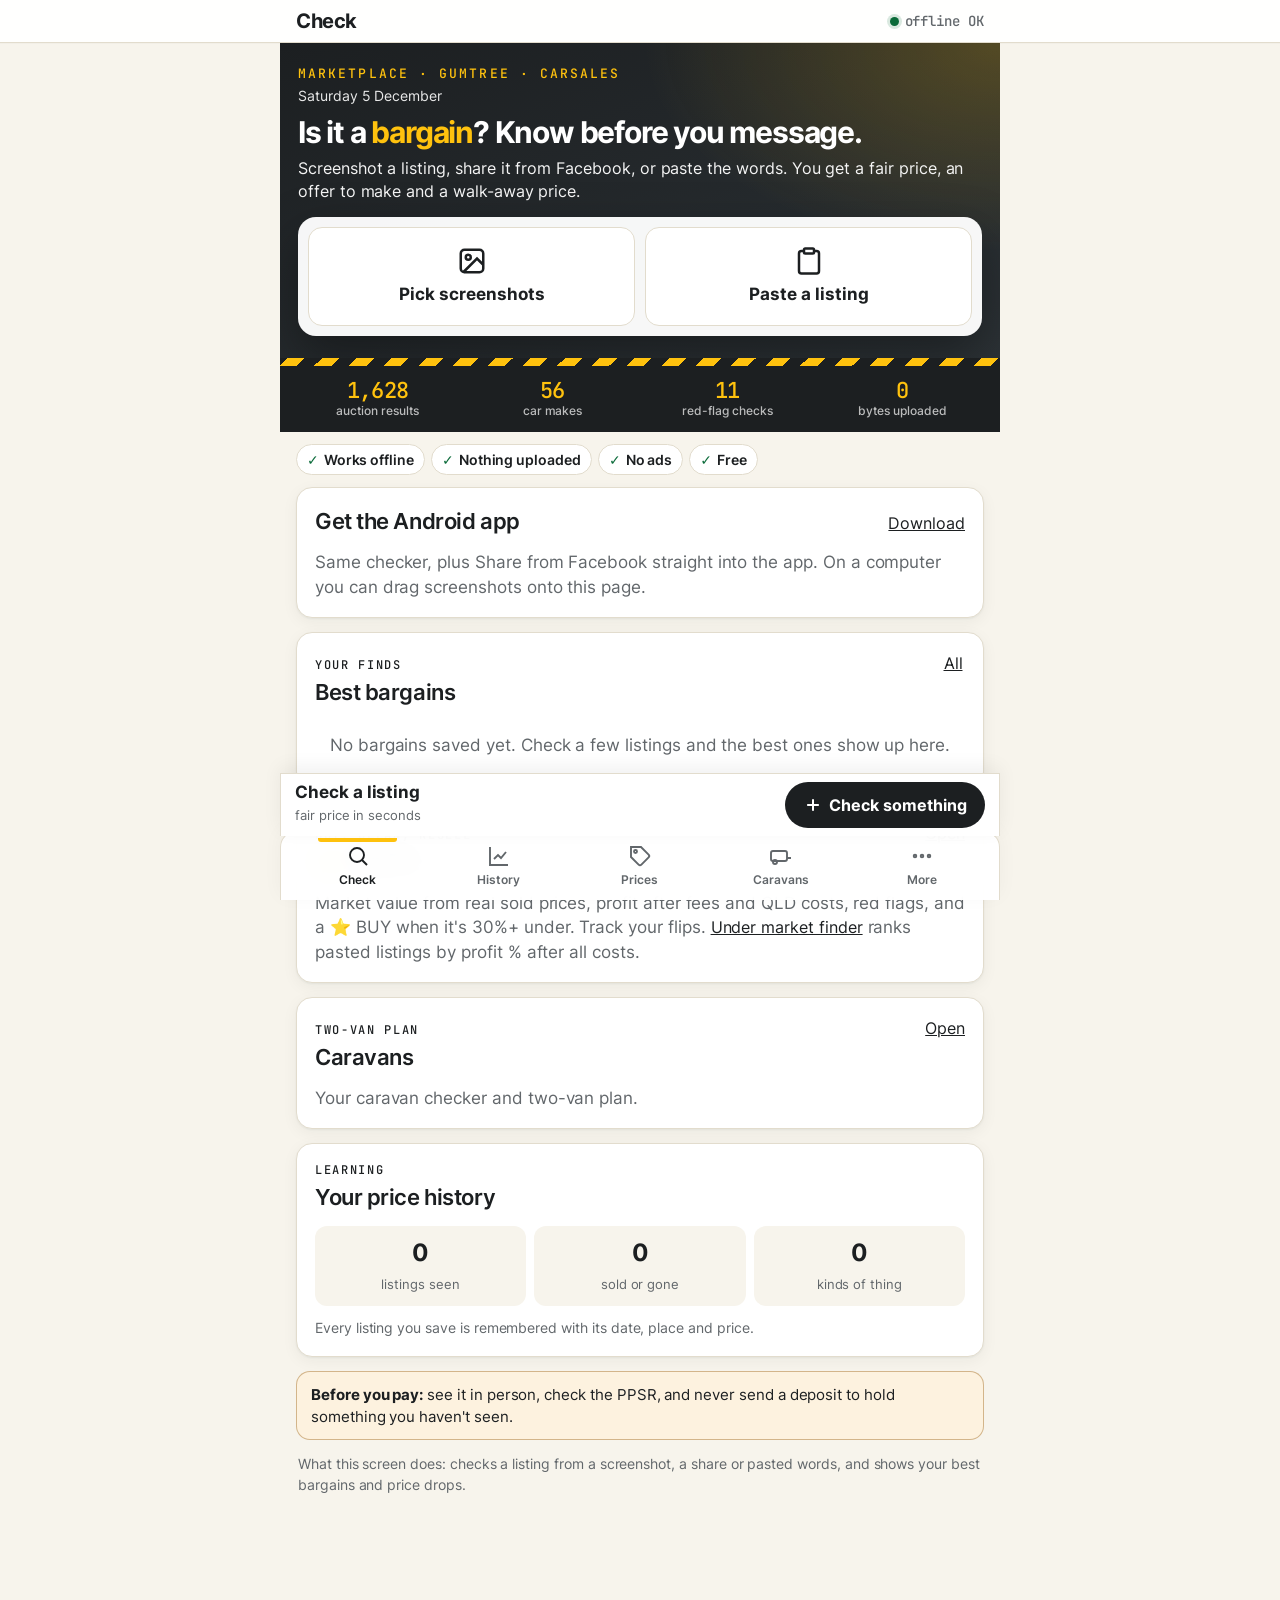
==== commit 66c050e9: "Bargain Finder 6.1: Mega Electrics page structure, own road-sign look Home page follows Mega's order" ====
--- a/app.html
+++ b/app.html
@@ -1,6 +1,6 @@
 <!doctype html><html lang="en-AU"><head><meta charset="utf-8">
 <meta name="viewport" content="width=device-width,initial-scale=1,viewport-fit=cover">
-<meta name="theme-color" content="#1F6F5C">
+<meta name="theme-color" content="#1C1F21">
 <title>Bargain Finder</title><link rel="manifest" href="manifest.webmanifest"><link rel="icon" href="icons/icon-192.png"><link rel="apple-touch-icon" href="icons/icon-180.png"><meta name="apple-mobile-web-app-capable" content="yes"><meta name="description" content="Is it a bargain? Paste or screenshot any listing for a fair price, an opening offer and a walk-away price."><link rel="stylesheet" href="web.css">
 <script src="boot.js"></script>
 <style>
--- a/pro.css
+++ b/pro.css
@@ -1,17 +1,17 @@
-/* BARGAIN FINDER DESIGN SYSTEM (6.0). Loaded LAST on every app screen (Check, Flip Pro), so all of them share one
+/* BARGAIN FINDER DESIGN SYSTEM (6.1, road-sign charcoal + safety yellow + off-white). Loaded LAST on every app screen (Check, Flip Pro), so all of them share one
    brand: navy ink, a clear blue for actions, gold for highlights, green/amber/red only for meaning.
    Matches the website. Light only. Calm, professional, no cartoon touches. */
 :root{
-  --bf-ink:#0B1620;--bf-ink2:#22313D;--bf-muted:#5B6975;--bf-line:#E3E9EE;--bf-bg:#F4F7F9;--bf-surface:#FFFFFF;
-  --bf-blue:#1167A8;--bf-blue-soft:#E8F1F9;--bf-gold:#FFC23D;--bf-gold-soft:#FFF6DC;
-  --bf-ok:#1B7A44;--bf-ok-soft:#E5F4EA;--bf-warn:#94570A;--bf-warn-soft:#FDF2DF;--bf-stop:#B8322A;--bf-stop-soft:#FBE8E6;
-  --bf-r:16px;--bf-shadow:0 1px 2px rgba(11,22,32,.05),0 4px 16px rgba(11,22,32,.05);
+  --bf-ink:#1C1F21;--bf-ink2:#33393D;--bf-muted:#62676B;--bf-line:#E2DCCD;--bf-bg:#F7F4EC;--bf-surface:#FFFFFF;
+  --bf-blue:#1C1F21;--bf-blue-soft:#F1EAD5;--bf-gold:#FFC20E;--bf-gold-soft:#FFF4CC;
+  --bf-ok:#0B6B3A;--bf-ok-soft:#E3F1E8;--bf-warn:#94570A;--bf-warn-soft:#FDF2DF;--bf-stop:#B8322A;--bf-stop-soft:#FBE8E6;
+  --bf-r:16px;--bf-shadow:0 1px 2px rgba(28,31,33,.05),0 4px 16px rgba(28,31,33,.05);
   /* the Check screen's tokens */
   --bg:var(--bf-bg);--surface:var(--bf-surface);--ink:var(--bf-ink);--muted:var(--bf-muted);--line:var(--bf-line);
   --accent:var(--bf-blue);--accent-soft:var(--bf-blue-soft);--ok:var(--bf-ok);--ok-soft:var(--bf-ok-soft);--warn:var(--bf-warn);--warn-soft:var(--bf-warn-soft);
   --stop:var(--bf-stop);--stop-soft:var(--bf-stop-soft);--info:var(--bf-blue);--info-soft:var(--bf-blue-soft);--head:var(--bf-bg);
   /* Flip Pro's tokens */
-  --sky:var(--bf-blue);--sky2:#BBD3E6;--sun:var(--bf-gold);--sun2:var(--bf-gold-soft);--grass:var(--bf-ok);--grass2:var(--bf-ok-soft);
+  --sky:var(--bf-blue);--sky2:#E2D6B0;--sun:var(--bf-gold);--sun2:var(--bf-gold-soft);--grass:var(--bf-ok);--grass2:var(--bf-ok-soft);
   --orange:var(--bf-warn);--orange2:var(--bf-warn-soft);--stop2:var(--bf-stop-soft);--card:var(--bf-surface);
   color-scheme:light}
 body{background:var(--bf-bg)!important;color:var(--bf-ink);-webkit-font-smoothing:antialiased;letter-spacing:-.003em}
@@ -19,12 +19,12 @@
 :focus-visible{outline:3px solid var(--bf-gold)!important;outline-offset:2px}
 
 /* ---------- top bar (Check) ---------- */
-.top{background:rgba(255,255,255,.94)!important;backdrop-filter:saturate(1.5) blur(12px);border-bottom:1px solid var(--bf-line)!important;box-shadow:0 1px 0 rgba(11,22,32,.02)}
+.top{background:rgba(255,255,255,.94)!important;backdrop-filter:saturate(1.5) blur(12px);border-bottom:1px solid var(--bf-line)!important;box-shadow:0 1px 0 rgba(28,31,33,.02)}
 .top h1{font-weight:800!important;letter-spacing:-.025em}
-.live{color:var(--bf-muted)!important}.dot{background:var(--bf-ok)!important;box-shadow:0 0 0 3px rgba(27,122,68,.15)!important}
+.live{color:var(--bf-muted)!important}.dot{background:var(--bf-ok)!important;box-shadow:0 0 0 3px rgba(11,107,58,.15)!important}
 
 /* ---------- hero (Check home) ---------- */
-.bhero{background:radial-gradient(90% 120% at 100% 0%,rgba(255,194,61,.22),transparent 55%),linear-gradient(160deg,#0B1620,#163247)!important}
+.bhero{background:radial-gradient(90% 120% at 100% 0%,rgba(255,194,14,.22),transparent 55%),linear-gradient(160deg,#1C1F21,#2C3236)!important}
 .bhero::after{display:none!important}
 .bhero .ey{color:var(--bf-gold)!important;letter-spacing:.16em}
 .bhero h2.big{font-weight:900!important;letter-spacing:-.04em!important}
@@ -58,14 +58,14 @@
 input[type=checkbox],input[type=radio],input[type=range]{accent-color:var(--bf-blue)}
 
 /* ---------- bottom tab bar (both screens) ---------- */
-.tabs{background:rgba(255,255,255,.96)!important;backdrop-filter:saturate(1.5) blur(14px);border-top:1px solid var(--bf-line)!important;box-shadow:0 -4px 20px rgba(11,22,32,.04)}
+.tabs{background:rgba(255,255,255,.96)!important;backdrop-filter:saturate(1.5) blur(14px);border-top:1px solid var(--bf-line)!important;box-shadow:0 -4px 20px rgba(28,31,33,.04)}
 .tabs button{color:var(--bf-muted)!important;font-weight:600!important;font-size:12px!important;background:none!important;border-radius:0!important;position:relative}
 .tabs button svg{width:24px;height:24px;stroke-width:1.9}
 .tabs button[aria-selected="true"]{color:var(--bf-blue)!important;background:none!important}
 .tabs button[aria-selected="true"]::before{content:"";position:absolute;top:0;left:22%;right:22%;height:3px;border-radius:0 0 3px 3px;background:var(--bf-blue)}
 
 /* ---------- Flip Pro ---------- */
-body.fp header{background:linear-gradient(160deg,#0B1620,#163247)!important;padding:calc(14px + env(safe-area-inset-top,0px)) 16px 18px!important;overflow:hidden}
+body.fp header{background:linear-gradient(160deg,#1C1F21,#2C3236)!important;padding:calc(14px + env(safe-area-inset-top,0px)) 16px 18px!important;overflow:hidden}
 body.fp header::after{display:none!important}
 body.fp header h1{margin:12px 0 2px!important;font-size:26px!important;font-weight:900!important;letter-spacing:-.035em;text-shadow:none!important}
 body.fp header p{margin:0!important;text-shadow:none!important;color:rgba(255,255,255,.75)!important;font-size:15px!important}
@@ -95,3 +95,9 @@
 body.fp .fchips{display:flex;flex-wrap:wrap;gap:6px;margin:8px 0}
 body.fp .fchip{font:600 12px/1 "BF Sans",sans-serif;padding:6px 9px;border-radius:999px;background:var(--bf-warn-soft);color:var(--bf-warn);border:1px solid #F1D29E}
 body.fp .um .pn.dn{color:var(--bf-ok)!important}body.fp .um .pn.up{color:var(--bf-warn)!important}
+
+/* ---------- 6.1 road-sign touches ---------- */
+.bhero,body.fp header{border-bottom:8px solid transparent!important;border-image:repeating-linear-gradient(-45deg,#1C1F21 0 12px,#FFC20E 12px 24px) 8!important}
+.btn.sun{box-shadow:0 3px 0 #1C1F21!important}
+.tabs button[aria-selected="true"]::before{background:#FFC20E!important;height:4px}
+.facts b{color:#FFC20E!important;font-family:"BF Mono",ui-monospace,monospace}
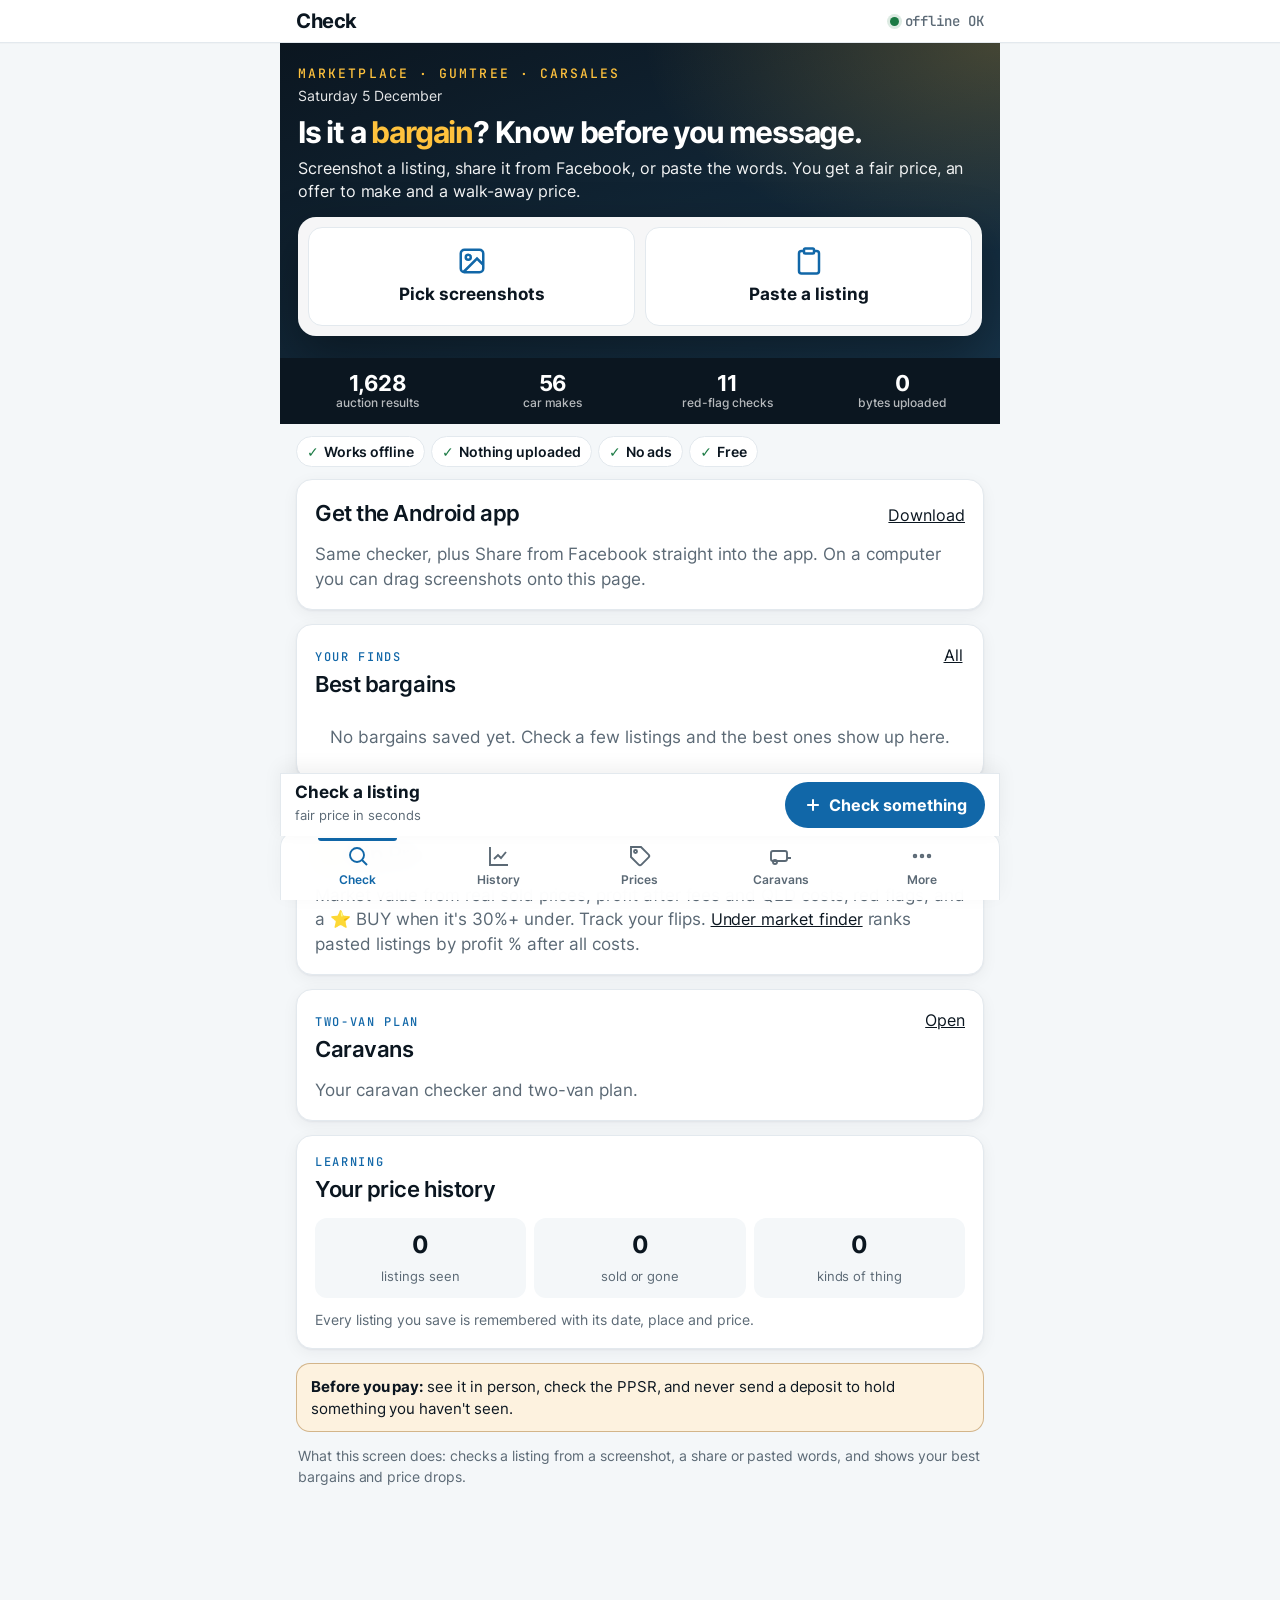
==== commit 1d80b2d6: "Bargain Finder 6.1: back to the 6.0 look (navy, blue, gold), keeping Mega section order and How it w" ====
--- a/app.html
+++ b/app.html
@@ -1,6 +1,6 @@
 <!doctype html><html lang="en-AU"><head><meta charset="utf-8">
 <meta name="viewport" content="width=device-width,initial-scale=1,viewport-fit=cover">
-<meta name="theme-color" content="#1C1F21">
+<meta name="theme-color" content="#1F6F5C">
 <title>Bargain Finder</title><link rel="manifest" href="manifest.webmanifest"><link rel="icon" href="icons/icon-192.png"><link rel="apple-touch-icon" href="icons/icon-180.png"><meta name="apple-mobile-web-app-capable" content="yes"><meta name="description" content="Is it a bargain? Paste or screenshot any listing for a fair price, an opening offer and a walk-away price."><link rel="stylesheet" href="web.css">
 <script src="boot.js"></script>
 <style>
--- a/pro.css
+++ b/pro.css
@@ -1,17 +1,17 @@
-/* BARGAIN FINDER DESIGN SYSTEM (6.1, road-sign charcoal + safety yellow + off-white). Loaded LAST on every app screen (Check, Flip Pro), so all of them share one
+/* BARGAIN FINDER DESIGN SYSTEM (6.0). Loaded LAST on every app screen (Check, Flip Pro), so all of them share one
    brand: navy ink, a clear blue for actions, gold for highlights, green/amber/red only for meaning.
    Matches the website. Light only. Calm, professional, no cartoon touches. */
 :root{
-  --bf-ink:#1C1F21;--bf-ink2:#33393D;--bf-muted:#62676B;--bf-line:#E2DCCD;--bf-bg:#F7F4EC;--bf-surface:#FFFFFF;
-  --bf-blue:#1C1F21;--bf-blue-soft:#F1EAD5;--bf-gold:#FFC20E;--bf-gold-soft:#FFF4CC;
-  --bf-ok:#0B6B3A;--bf-ok-soft:#E3F1E8;--bf-warn:#94570A;--bf-warn-soft:#FDF2DF;--bf-stop:#B8322A;--bf-stop-soft:#FBE8E6;
-  --bf-r:16px;--bf-shadow:0 1px 2px rgba(28,31,33,.05),0 4px 16px rgba(28,31,33,.05);
+  --bf-ink:#0B1620;--bf-ink2:#22313D;--bf-muted:#5B6975;--bf-line:#E3E9EE;--bf-bg:#F4F7F9;--bf-surface:#FFFFFF;
+  --bf-blue:#1167A8;--bf-blue-soft:#E8F1F9;--bf-gold:#FFC23D;--bf-gold-soft:#FFF6DC;
+  --bf-ok:#1B7A44;--bf-ok-soft:#E5F4EA;--bf-warn:#94570A;--bf-warn-soft:#FDF2DF;--bf-stop:#B8322A;--bf-stop-soft:#FBE8E6;
+  --bf-r:16px;--bf-shadow:0 1px 2px rgba(11,22,32,.05),0 4px 16px rgba(11,22,32,.05);
   /* the Check screen's tokens */
   --bg:var(--bf-bg);--surface:var(--bf-surface);--ink:var(--bf-ink);--muted:var(--bf-muted);--line:var(--bf-line);
   --accent:var(--bf-blue);--accent-soft:var(--bf-blue-soft);--ok:var(--bf-ok);--ok-soft:var(--bf-ok-soft);--warn:var(--bf-warn);--warn-soft:var(--bf-warn-soft);
   --stop:var(--bf-stop);--stop-soft:var(--bf-stop-soft);--info:var(--bf-blue);--info-soft:var(--bf-blue-soft);--head:var(--bf-bg);
   /* Flip Pro's tokens */
-  --sky:var(--bf-blue);--sky2:#E2D6B0;--sun:var(--bf-gold);--sun2:var(--bf-gold-soft);--grass:var(--bf-ok);--grass2:var(--bf-ok-soft);
+  --sky:var(--bf-blue);--sky2:#BBD3E6;--sun:var(--bf-gold);--sun2:var(--bf-gold-soft);--grass:var(--bf-ok);--grass2:var(--bf-ok-soft);
   --orange:var(--bf-warn);--orange2:var(--bf-warn-soft);--stop2:var(--bf-stop-soft);--card:var(--bf-surface);
   color-scheme:light}
 body{background:var(--bf-bg)!important;color:var(--bf-ink);-webkit-font-smoothing:antialiased;letter-spacing:-.003em}
@@ -19,12 +19,12 @@
 :focus-visible{outline:3px solid var(--bf-gold)!important;outline-offset:2px}
 
 /* ---------- top bar (Check) ---------- */
-.top{background:rgba(255,255,255,.94)!important;backdrop-filter:saturate(1.5) blur(12px);border-bottom:1px solid var(--bf-line)!important;box-shadow:0 1px 0 rgba(28,31,33,.02)}
+.top{background:rgba(255,255,255,.94)!important;backdrop-filter:saturate(1.5) blur(12px);border-bottom:1px solid var(--bf-line)!important;box-shadow:0 1px 0 rgba(11,22,32,.02)}
 .top h1{font-weight:800!important;letter-spacing:-.025em}
-.live{color:var(--bf-muted)!important}.dot{background:var(--bf-ok)!important;box-shadow:0 0 0 3px rgba(11,107,58,.15)!important}
+.live{color:var(--bf-muted)!important}.dot{background:var(--bf-ok)!important;box-shadow:0 0 0 3px rgba(27,122,68,.15)!important}
 
 /* ---------- hero (Check home) ---------- */
-.bhero{background:radial-gradient(90% 120% at 100% 0%,rgba(255,194,14,.22),transparent 55%),linear-gradient(160deg,#1C1F21,#2C3236)!important}
+.bhero{background:radial-gradient(90% 120% at 100% 0%,rgba(255,194,61,.22),transparent 55%),linear-gradient(160deg,#0B1620,#163247)!important}
 .bhero::after{display:none!important}
 .bhero .ey{color:var(--bf-gold)!important;letter-spacing:.16em}
 .bhero h2.big{font-weight:900!important;letter-spacing:-.04em!important}
@@ -58,14 +58,14 @@
 input[type=checkbox],input[type=radio],input[type=range]{accent-color:var(--bf-blue)}
 
 /* ---------- bottom tab bar (both screens) ---------- */
-.tabs{background:rgba(255,255,255,.96)!important;backdrop-filter:saturate(1.5) blur(14px);border-top:1px solid var(--bf-line)!important;box-shadow:0 -4px 20px rgba(28,31,33,.04)}
+.tabs{background:rgba(255,255,255,.96)!important;backdrop-filter:saturate(1.5) blur(14px);border-top:1px solid var(--bf-line)!important;box-shadow:0 -4px 20px rgba(11,22,32,.04)}
 .tabs button{color:var(--bf-muted)!important;font-weight:600!important;font-size:12px!important;background:none!important;border-radius:0!important;position:relative}
 .tabs button svg{width:24px;height:24px;stroke-width:1.9}
 .tabs button[aria-selected="true"]{color:var(--bf-blue)!important;background:none!important}
 .tabs button[aria-selected="true"]::before{content:"";position:absolute;top:0;left:22%;right:22%;height:3px;border-radius:0 0 3px 3px;background:var(--bf-blue)}
 
 /* ---------- Flip Pro ---------- */
-body.fp header{background:linear-gradient(160deg,#1C1F21,#2C3236)!important;padding:calc(14px + env(safe-area-inset-top,0px)) 16px 18px!important;overflow:hidden}
+body.fp header{background:linear-gradient(160deg,#0B1620,#163247)!important;padding:calc(14px + env(safe-area-inset-top,0px)) 16px 18px!important;overflow:hidden}
 body.fp header::after{display:none!important}
 body.fp header h1{margin:12px 0 2px!important;font-size:26px!important;font-weight:900!important;letter-spacing:-.035em;text-shadow:none!important}
 body.fp header p{margin:0!important;text-shadow:none!important;color:rgba(255,255,255,.75)!important;font-size:15px!important}
@@ -95,9 +95,3 @@
 body.fp .fchips{display:flex;flex-wrap:wrap;gap:6px;margin:8px 0}
 body.fp .fchip{font:600 12px/1 "BF Sans",sans-serif;padding:6px 9px;border-radius:999px;background:var(--bf-warn-soft);color:var(--bf-warn);border:1px solid #F1D29E}
 body.fp .um .pn.dn{color:var(--bf-ok)!important}body.fp .um .pn.up{color:var(--bf-warn)!important}
-
-/* ---------- 6.1 road-sign touches ---------- */
-.bhero,body.fp header{border-bottom:8px solid transparent!important;border-image:repeating-linear-gradient(-45deg,#1C1F21 0 12px,#FFC20E 12px 24px) 8!important}
-.btn.sun{box-shadow:0 3px 0 #1C1F21!important}
-.tabs button[aria-selected="true"]::before{background:#FFC20E!important;height:4px}
-.facts b{color:#FFC20E!important;font-family:"BF Mono",ui-monospace,monospace}
